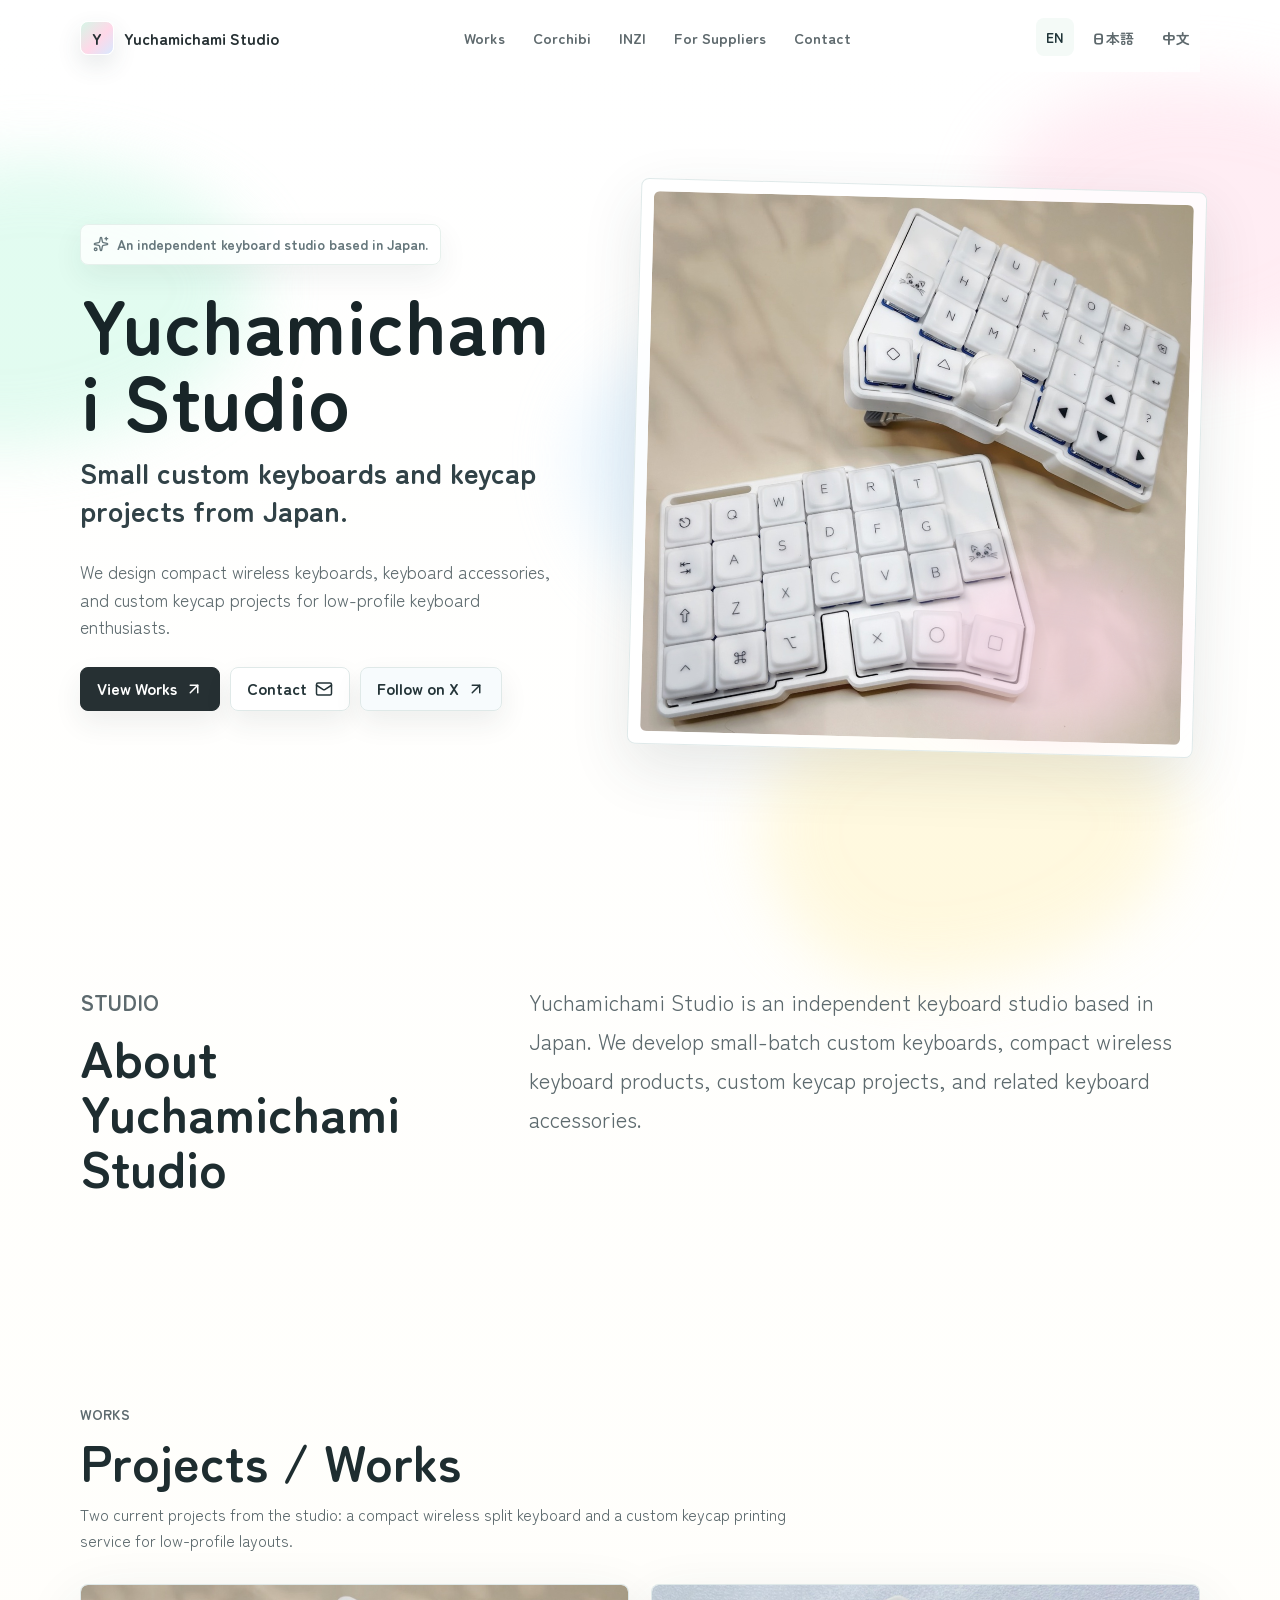
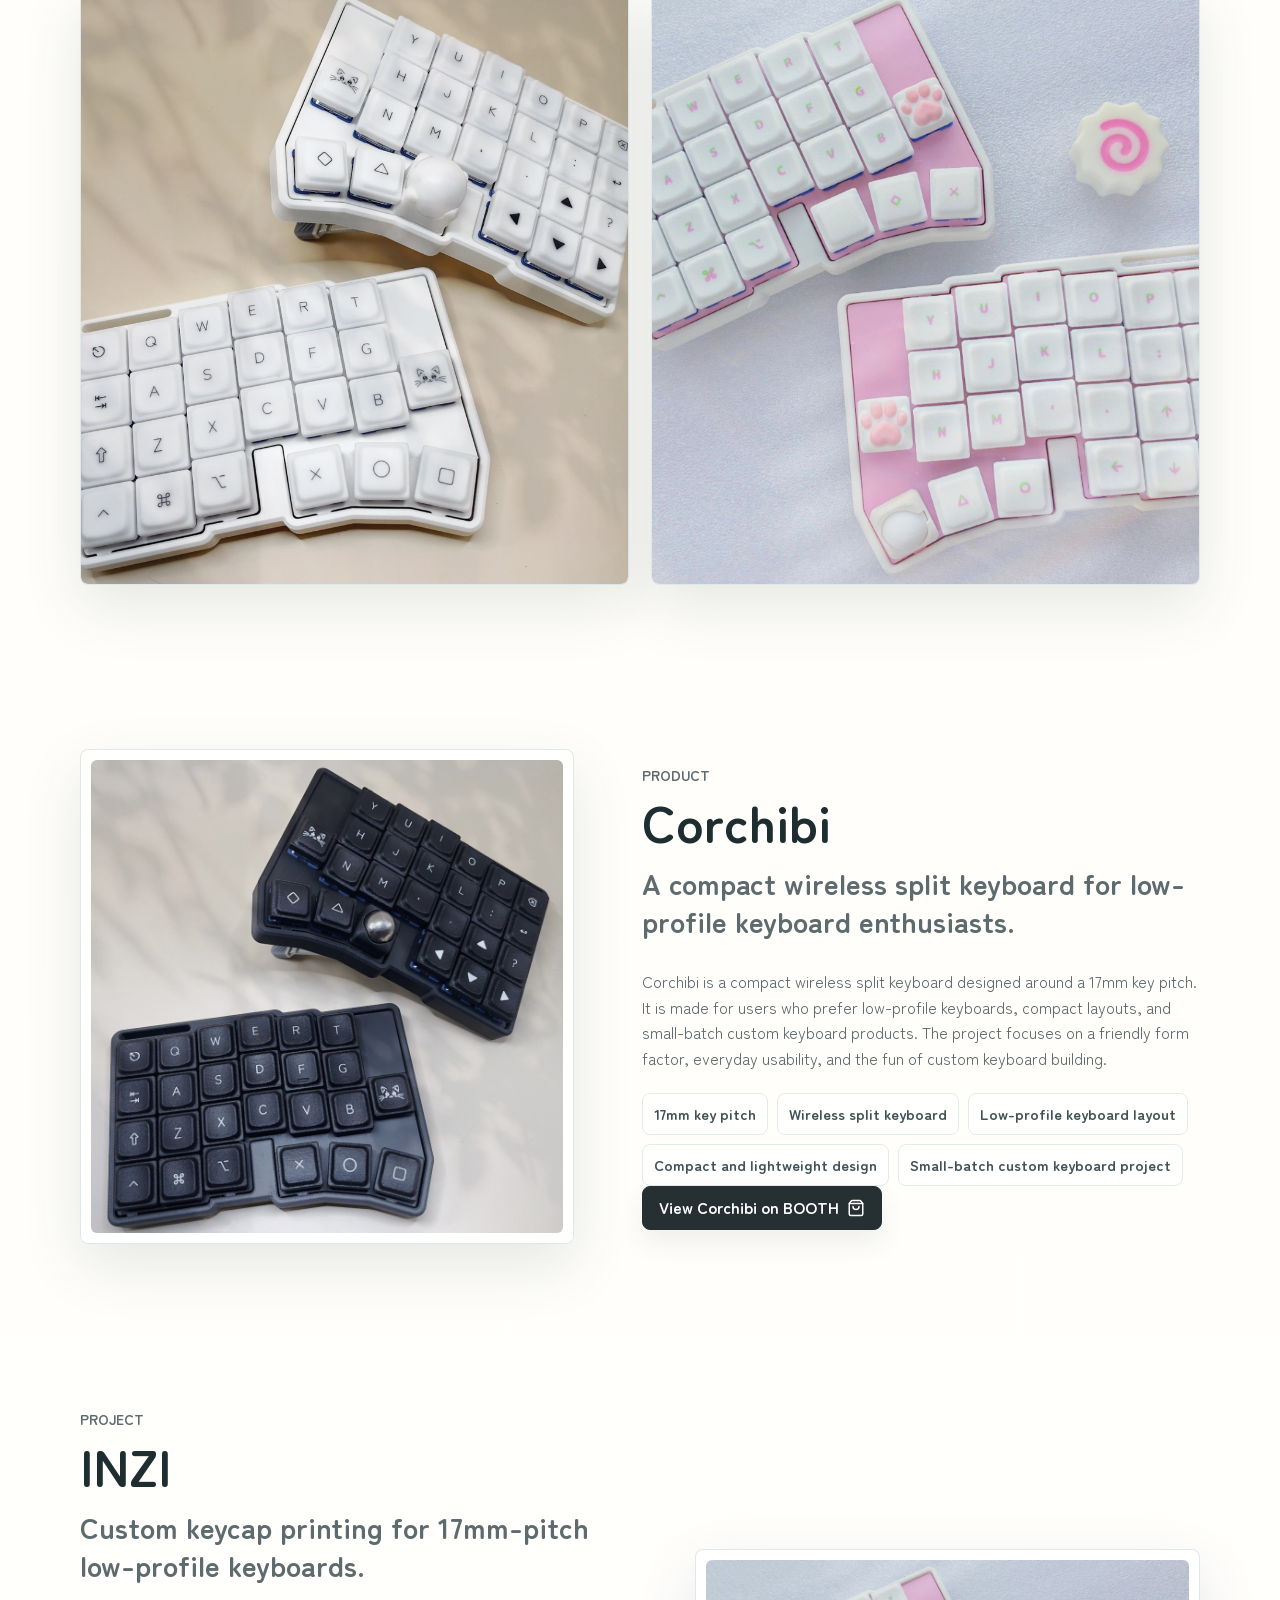
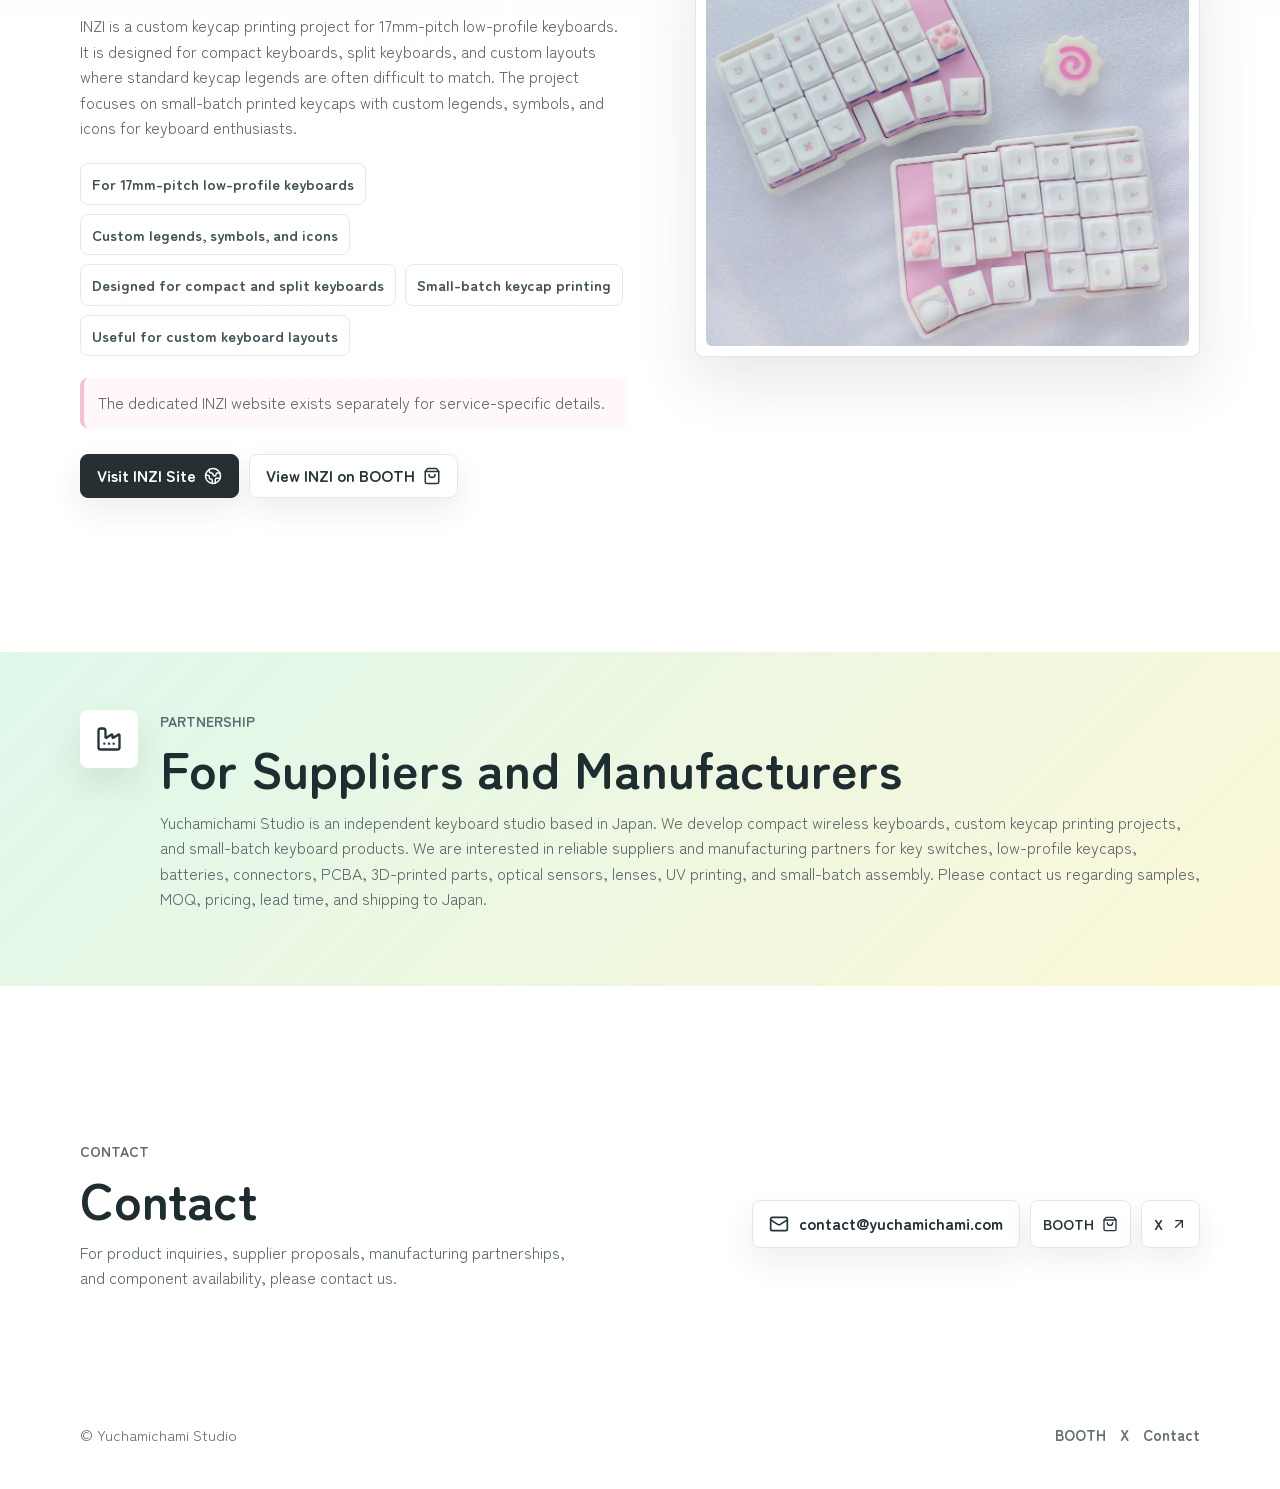
==== index.html @ 156f6011 "Deploy Yuchamichami Studio site" ====
<!doctype html>
<html lang="en">
  <head>
    <meta charset="UTF-8" />
    <meta name="viewport" content="width=device-width, initial-scale=1.0" />
    <meta
      name="description"
      content="Small custom keyboards and custom keycap projects from Japan."
    />
    <meta property="og:title" content="Yuchamichami Studio" />
    <meta
      property="og:description"
      content="Small custom keyboards and custom keycap projects from Japan."
    />
    <meta property="og:image" content="/assets/corchibi-white.jpg" />
    <meta property="og:type" content="website" />
    <link rel="canonical" href="https://yuchamichami.com/" />
    <link rel="alternate" hreflang="en" href="https://yuchamichami.com/" />
    <link rel="alternate" hreflang="ja" href="https://yuchamichami.com/ja" />
    <link rel="alternate" hreflang="zh-Hans" href="https://yuchamichami.com/zh" />
    <title>Yuchamichami Studio</title>
    <script type="module" crossorigin src="/assets/index-CQ6ab3-Z.js"></script>
    <link rel="stylesheet" crossorigin href="/assets/index-CfJTHDqT.css">
  </head>

  <body>
    <div id="root"></div>
  </body>
</html>
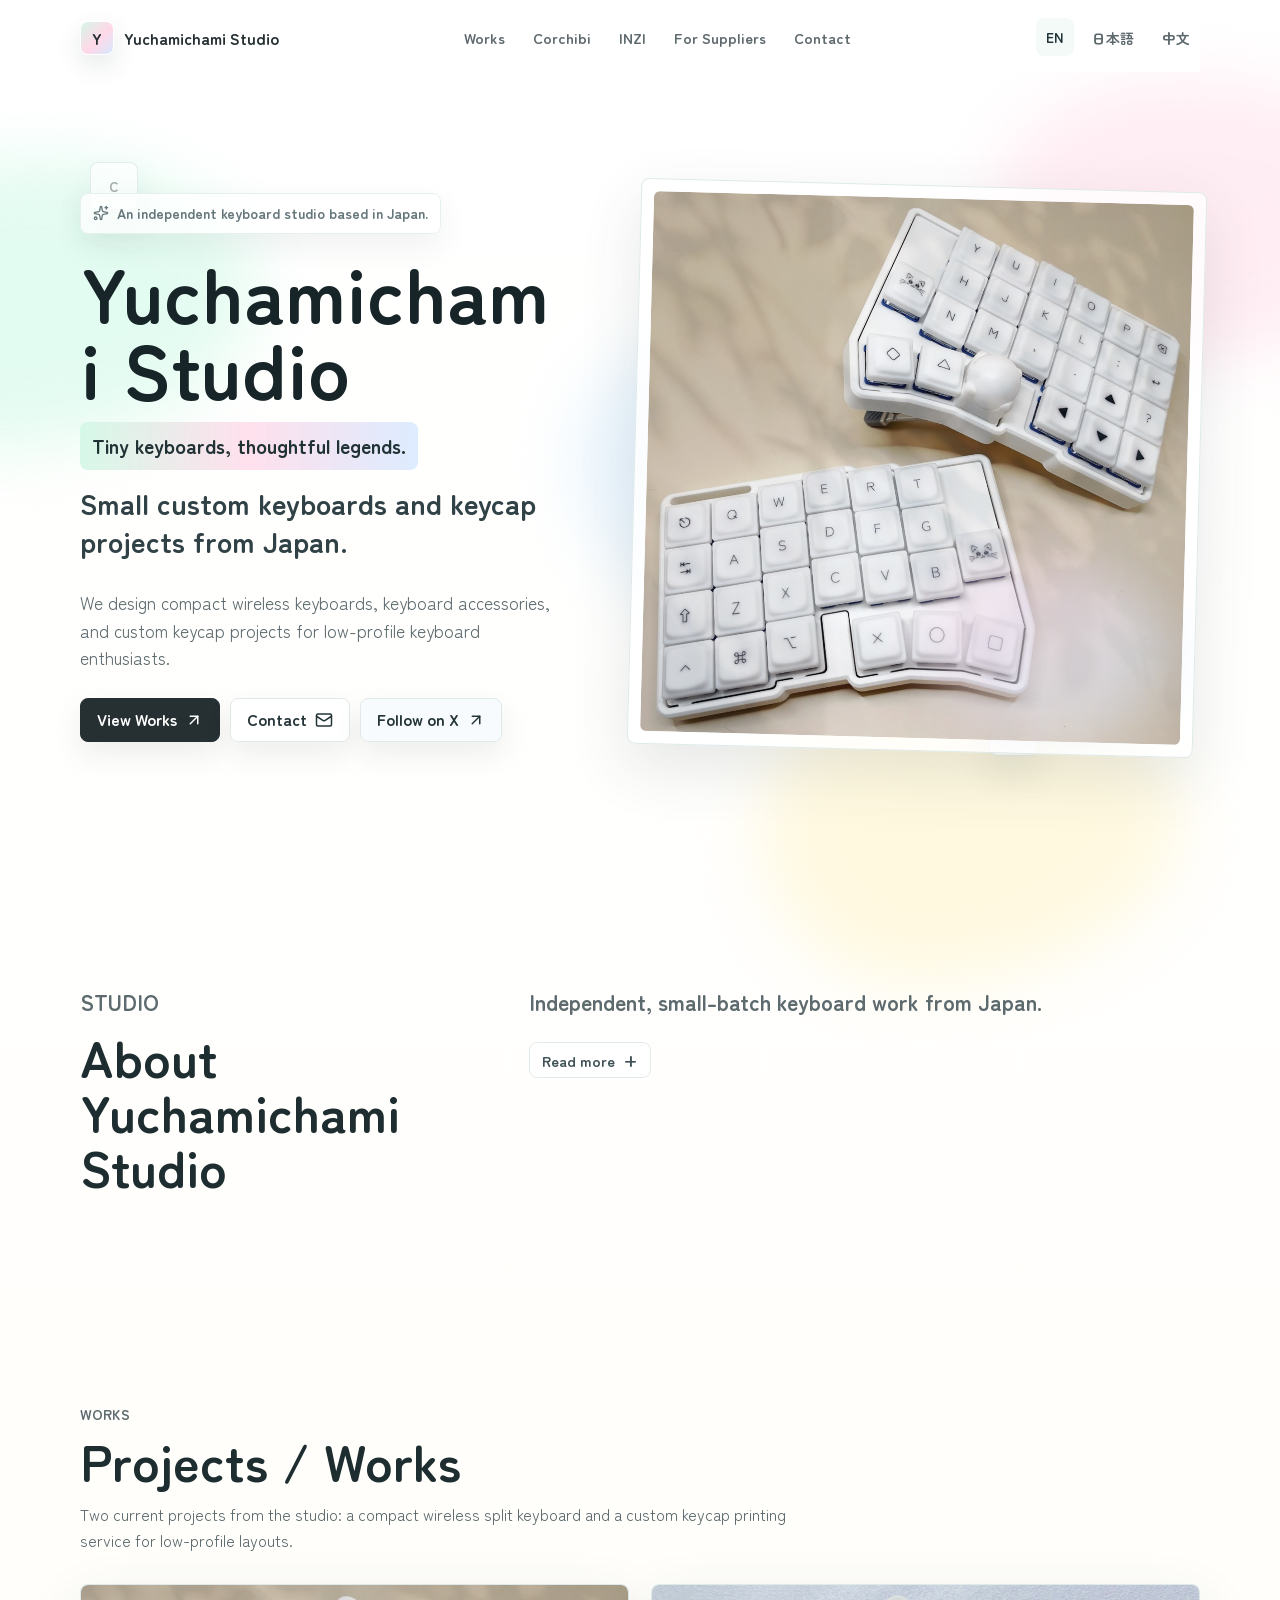
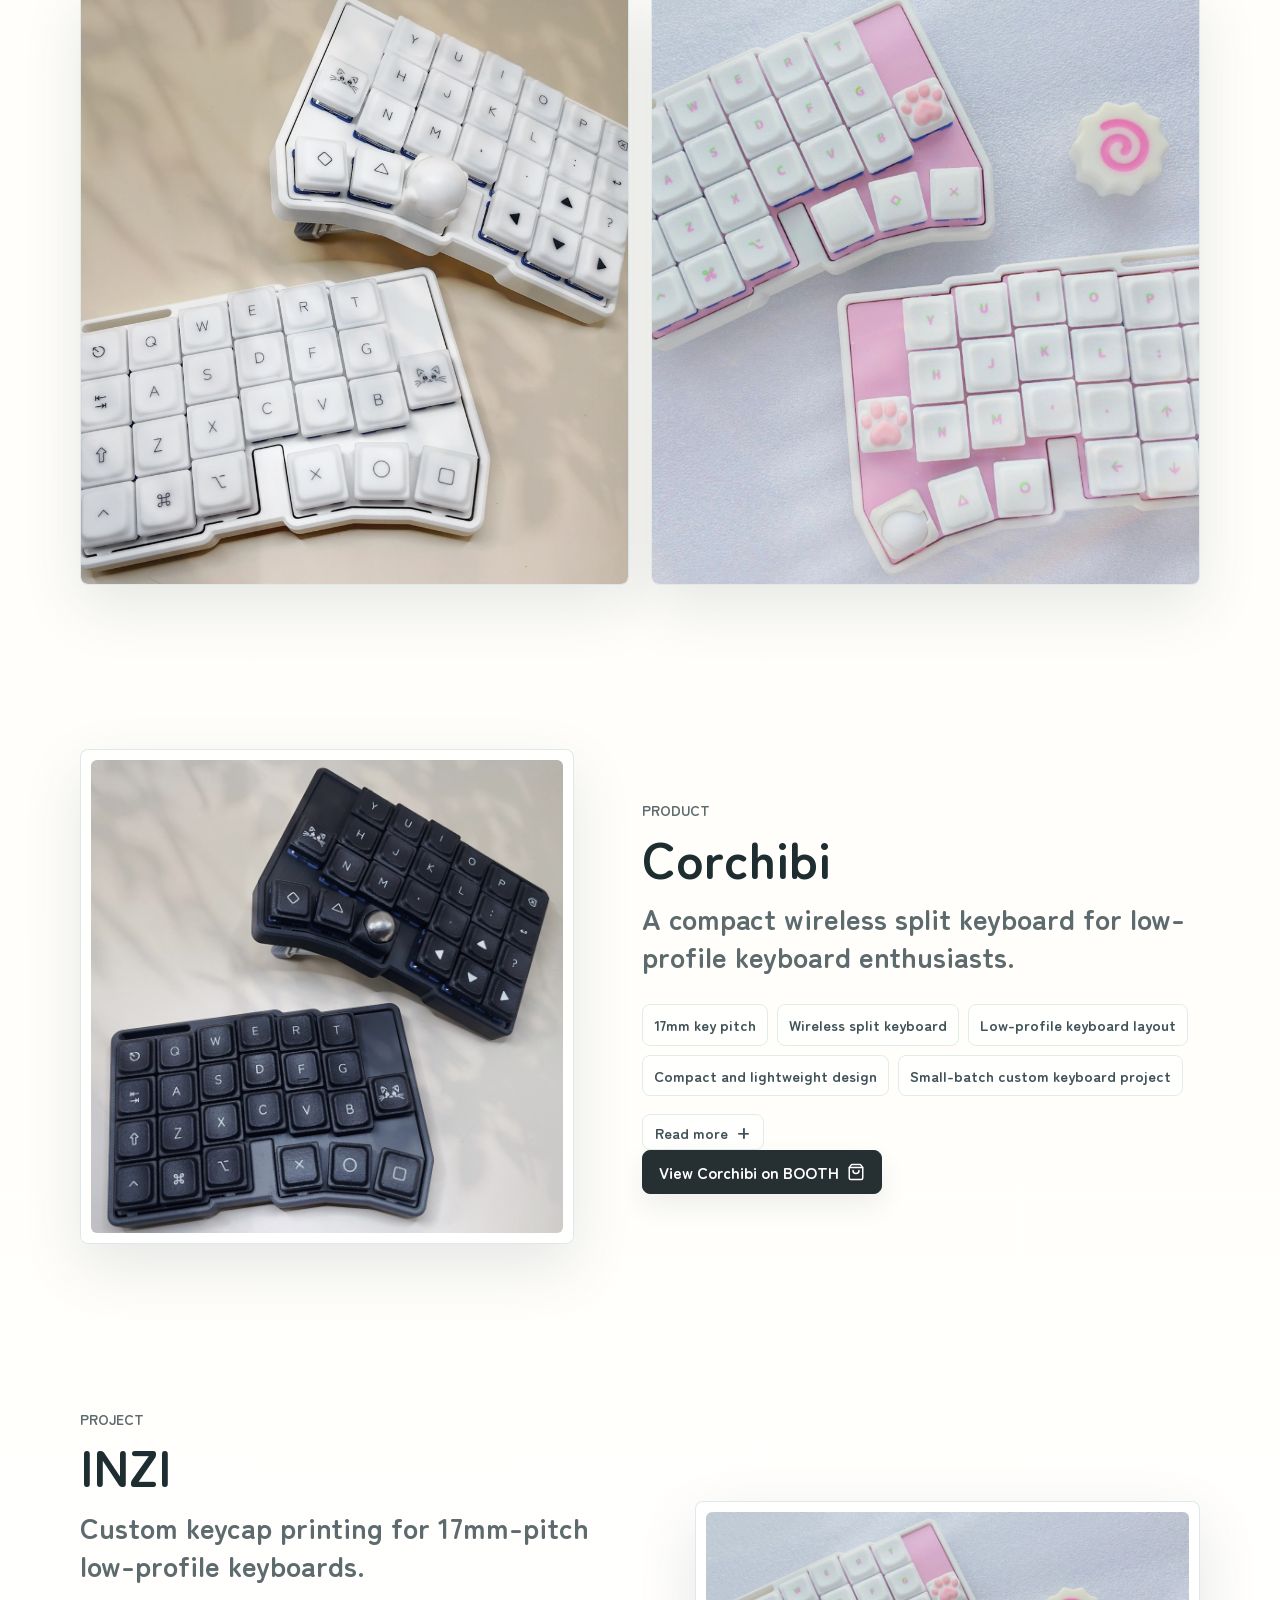
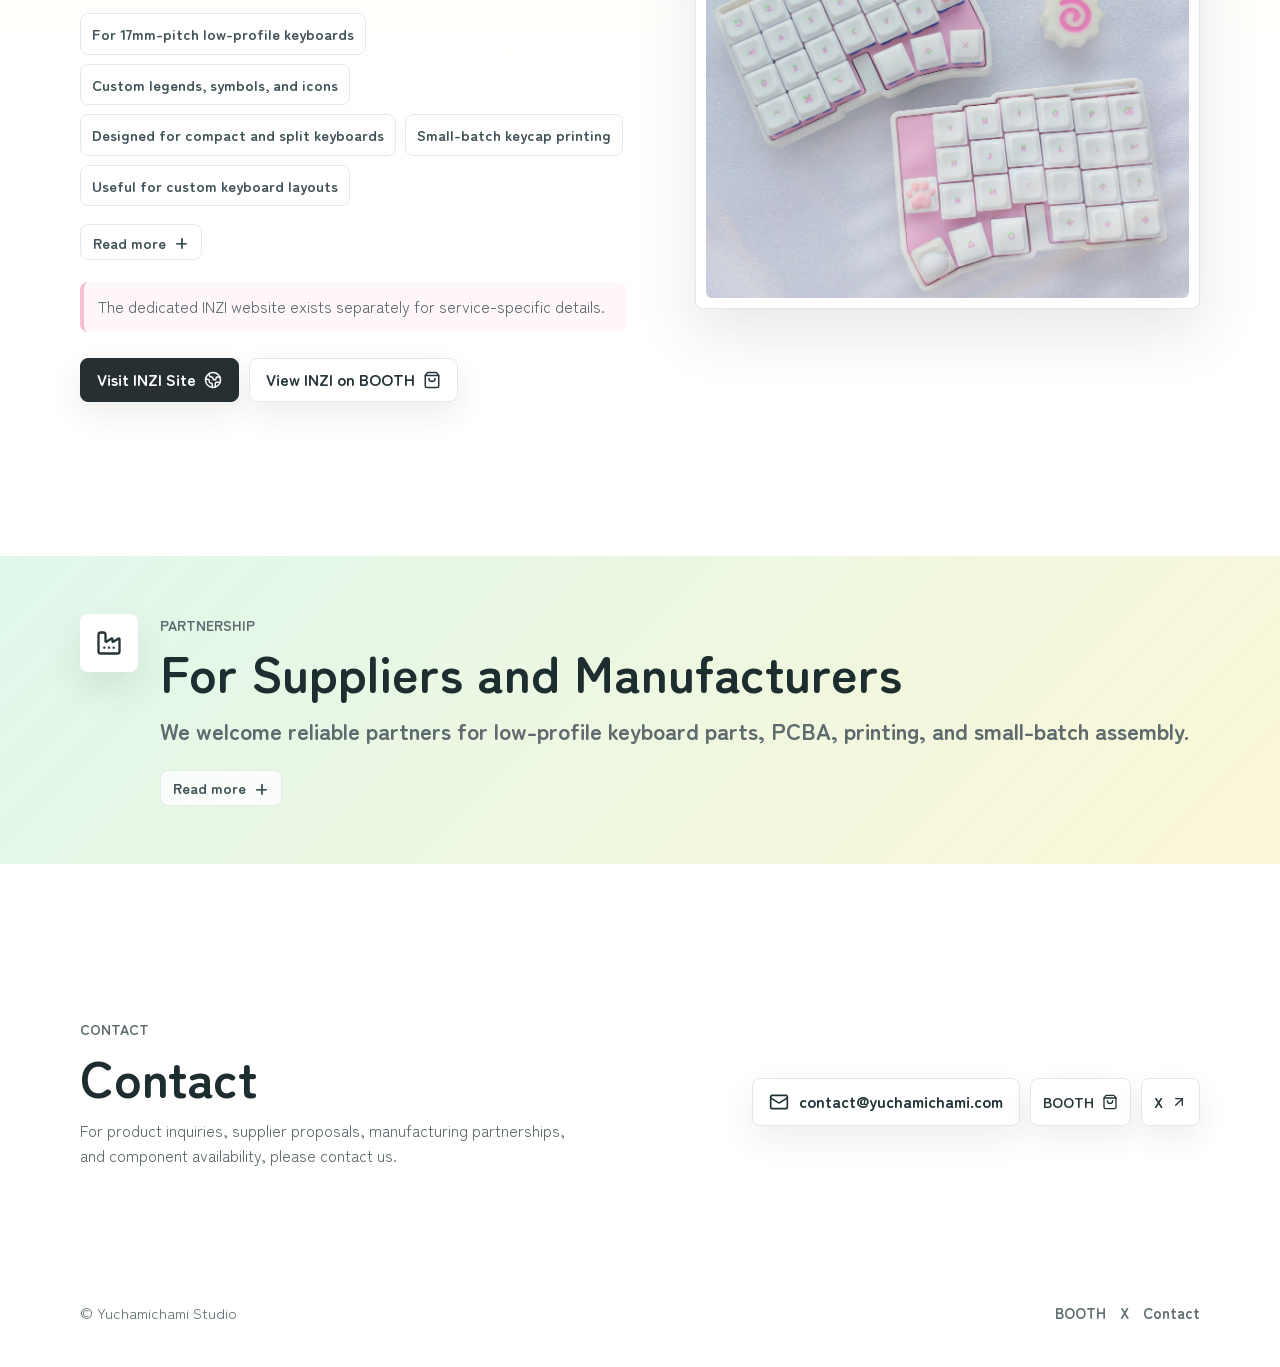
==== commit 0ff2eaa2: "Simplify copy and enrich motion" ====
--- a/index.html
+++ b/index.html
@@ -19,8 +19,8 @@
     <link rel="alternate" hreflang="ja" href="https://yuchamichami.com/ja" />
     <link rel="alternate" hreflang="zh-Hans" href="https://yuchamichami.com/zh" />
     <title>Yuchamichami Studio</title>
-    <script type="module" crossorigin src="/assets/index-CQ6ab3-Z.js"></script>
-    <link rel="stylesheet" crossorigin href="/assets/index-CfJTHDqT.css">
+    <script type="module" crossorigin src="/assets/index-BhpIEGTE.js"></script>
+    <link rel="stylesheet" crossorigin href="/assets/index-6RisiWN3.css">
   </head>
 
   <body>
--- a/assets/index-6RisiWN3.css
+++ b/assets/index-6RisiWN3.css
@@ -0,0 +1 @@
+@font-face{font-family:Zen Maru Gothic;font-style:normal;font-display:swap;font-weight:400;src:url([data-uri]) format("woff2"),url([data-uri]) format("woff");unicode-range:U+ffd7,U+ffda-ffdc,U+ffe0-ffe2,U+ffe4,U+ffe6,U+ffe8-ffee,U+1f100-1f10c,U+1f110-1f16c,U+1f170-1f1ac,U+1f200-1f202,U+1f210-1f234}@font-face{font-family:Zen Maru Gothic;font-style:normal;font-display:swap;font-weight:400;src:url(/assets/zen-maru-gothic-3-400-normal-CQof5Iib.woff2) format("woff2"),url(/assets/zen-maru-gothic-3-400-normal-CDTgsqhc.woff) format("woff");unicode-range:U+fa10,U+fa12-fa6d,U+fb00-fb04,U+fe10-fe19,U+fe30-fe42,U+fe44-fe52,U+fe54-fe66,U+fe68-fe6b,U+ff02,U+ff04,U+ff07,U+ff51,U+ff5b,U+ff5d,U+ff5f-ff60,U+ff66,U+ff69,U+ff87,U+ffa1-ffbe,U+ffc2-ffc7,U+ffca-ffcf,U+ffd2-ffd6}@font-face{font-family:Zen Maru Gothic;font-style:normal;font-display:swap;font-weight:400;src:url([data-uri]) format("woff2"),url([data-uri]) format("woff");unicode-range:U+f92d-f959,U+f95b-f9f2,U+f9f4-fa0b,U+fa0e-fa0f}@font-face{font-family:Zen Maru Gothic;font-style:normal;font-display:swap;font-weight:400;src:url(/assets/zen-maru-gothic-5-400-normal-dmIZJC44.woff2) format("woff2"),url(/assets/zen-maru-gothic-5-400-normal-CtYYccu3.woff) format("woff");unicode-range:U+9e8b-9e8c,U+9e8e-9e8f,U+9e91-9e92,U+9e95-9e96,U+9e98,U+9e9b,U+9e9d-9e9e,U+9ea4-9ea5,U+9ea8-9eaa,U+9eac-9eb0,U+9eb3-9eb5,U+9eb8,U+9ebc-9ebf,U+9ec3,U+9ec6,U+9ec8,U+9ecb-9ecd,U+9ecf-9ed1,U+9ed4-9ed5,U+9ed8,U+9edb-9ee0,U+9ee4-9ee5,U+9ee7-9ee8,U+9eec-9ef2,U+9ef4-9ef9,U+9efb-9eff,U+9f02-9f03,U+9f07-9f09,U+9f0e-9f12,U+9f14-9f17,U+9f19-9f1b,U+9f1f-9f22,U+9f26,U+9f2a-9f2c,U+9f2f,U+9f31-9f32,U+9f34,U+9f37,U+9f39-9f3a,U+9f3c-9f3f,U+9f41,U+9f43-9f47,U+9f4a,U+9f4e-9f50,U+9f52-9f58,U+9f5a,U+9f5d-9f61,U+9f63,U+9f66-9f6a,U+9f6c-9f73,U+9f75-9f77,U+9f7a,U+9f7d,U+9f7f,U+9f8f-9f92,U+9f94-9f97,U+9f99,U+9f9c-9fa3,U+9fa5,U+9fb4,U+9fbc-9fc2,U+9fc4,U+9fc6,U+9fcc,U+f900-f92c}@font-face{font-family:Zen Maru Gothic;font-style:normal;font-display:swap;font-weight:400;src:url(/assets/zen-maru-gothic-6-400-normal-CnV_10XA.woff2) format("woff2"),url(/assets/zen-maru-gothic-6-400-normal-DOyW9FmE.woff) format("woff");unicode-range:U+9c3e,U+9c41,U+9c43-9c4a,U+9c4e-9c50,U+9c52-9c54,U+9c56,U+9c58,U+9c5a-9c61,U+9c63,U+9c65,U+9c67-9c6b,U+9c6d-9c6e,U+9c70,U+9c72,U+9c75-9c78,U+9c7a-9c7c,U+9ce6-9ce7,U+9ceb-9cec,U+9cf0,U+9cf2,U+9cf6-9cf7,U+9cf9,U+9d02-9d03,U+9d06-9d09,U+9d0b,U+9d0e,U+9d11-9d12,U+9d15,U+9d17-9d18,U+9d1b-9d1f,U+9d23,U+9d26,U+9d2a-9d2c,U+9d2f-9d30,U+9d32-9d34,U+9d3a,U+9d3c-9d3f,U+9d41-9d48,U+9d4a,U+9d50-9d54,U+9d59,U+9d5d-9d65,U+9d69-9d6c,U+9d6f-9d70,U+9d72-9d73,U+9d76-9d77,U+9d7a-9d7c,U+9d7e,U+9d83-9d84,U+9d86-9d87,U+9d89-9d8a,U+9d8d-9d8e,U+9d92-9d93,U+9d95-9d9a,U+9da1,U+9da4,U+9da9-9dac,U+9dae,U+9db1-9db2,U+9db5,U+9db8-9dbd,U+9dbf-9dc4,U+9dc6-9dc7,U+9dc9-9dca,U+9dcf,U+9dd3-9dd7,U+9dd9-9dda,U+9dde-9de0,U+9de3,U+9de5-9de7,U+9de9,U+9deb,U+9ded-9df0,U+9df3-9df4,U+9df8,U+9dfd-9dfe,U+9e02,U+9e07,U+9e0a,U+9e0d-9e0e,U+9e10-9e12,U+9e15-9e16,U+9e19-9e1f,U+9e75,U+9e79-9e7d,U+9e80-9e85,U+9e87-9e88}@font-face{font-family:Zen Maru Gothic;font-style:normal;font-display:swap;font-weight:400;src:url(/assets/zen-maru-gothic-7-400-normal-BFqmpplX.woff2) format("woff2"),url(/assets/zen-maru-gothic-7-400-normal-BBS_c28a.woff) format("woff");unicode-range:U+9ae5-9ae7,U+9ae9,U+9aeb-9aec,U+9aee-9aef,U+9af1-9af5,U+9af7,U+9af9-9afb,U+9afd,U+9aff-9b06,U+9b08-9b09,U+9b0b-9b0e,U+9b10,U+9b12,U+9b16,U+9b18-9b1d,U+9b1f-9b20,U+9b22-9b23,U+9b25-9b2f,U+9b32-9b35,U+9b37,U+9b39-9b3b,U+9b3d,U+9b43-9b44,U+9b48,U+9b4b-9b4f,U+9b51,U+9b55-9b58,U+9b5b,U+9b5e,U+9b61,U+9b63,U+9b65-9b66,U+9b68,U+9b6a-9b6f,U+9b72-9b79,U+9b7f-9b80,U+9b83-9b87,U+9b89-9b8b,U+9b8d,U+9b8f-9b94,U+9b96-9b97,U+9b9a,U+9b9d-9ba0,U+9ba6-9ba7,U+9ba9-9baa,U+9bac,U+9bb0-9bb2,U+9bb4,U+9bb7-9bb9,U+9bbb-9bbc,U+9bbe-9bc1,U+9bc6-9bc8,U+9bca,U+9bce-9bd2,U+9bd4,U+9bd7-9bd8,U+9bdd,U+9bdf,U+9be1-9be5,U+9be7,U+9bea-9beb,U+9bee-9bf3,U+9bf5,U+9bf7-9bfa,U+9bfd,U+9bff-9c00,U+9c02,U+9c04,U+9c06,U+9c08-9c0d,U+9c0f-9c16,U+9c18-9c1e,U+9c21-9c2a,U+9c2d-9c32,U+9c35-9c37,U+9c39-9c3a,U+9c3d}@font-face{font-family:Zen Maru Gothic;font-style:normal;font-display:swap;font-weight:400;src:url(/assets/zen-maru-gothic-8-400-normal-BvzSkzoQ.woff2) format("woff2"),url(/assets/zen-maru-gothic-8-400-normal-C-r-dxFz.woff) format("woff");unicode-range:U+98eb,U+98ed-98ee,U+98f0-98f1,U+98f3,U+98f6,U+9902,U+9907-9909,U+9911-9912,U+9914-9918,U+991a-9922,U+9924,U+9926-9927,U+992b-992c,U+992e,U+9931-9935,U+9939-993e,U+9940-9942,U+9945-9949,U+994b-994e,U+9950-9952,U+9954-9955,U+9958-9959,U+995b-995c,U+995e-9960,U+9963,U+9997-9998,U+999b,U+999d-999f,U+99a3,U+99a5-99a6,U+99a8,U+99ad-99ae,U+99b0-99b2,U+99b5,U+99b9-99ba,U+99bc-99bd,U+99bf,U+99c1,U+99c3,U+99c8-99c9,U+99d1,U+99d3-99d5,U+99d8-99df,U+99e1-99e2,U+99e7,U+99ea-99ee,U+99f0-99f2,U+99f4-99f5,U+99f8-99f9,U+99fb-99fe,U+9a01-9a05,U+9a08,U+9a0a-9a0c,U+9a0f-9a11,U+9a16,U+9a1a,U+9a1e,U+9a20,U+9a22-9a24,U+9a27,U+9a2b,U+9a2d-9a2e,U+9a31,U+9a33,U+9a35-9a38,U+9a3e,U+9a40-9a45,U+9a47,U+9a4a-9a4e,U+9a51-9a52,U+9a54-9a58,U+9a5b,U+9a5d,U+9a5f,U+9a62,U+9a64-9a65,U+9a69-9a6c,U+9aaa,U+9aac-9ab0,U+9ab2,U+9ab4-9ab7,U+9ab9,U+9abb-9ac1,U+9ac3,U+9ac6,U+9ac8,U+9ace-9ad3,U+9ad5-9ad7,U+9adb-9adc,U+9ade-9ae0,U+9ae2-9ae4}@font-face{font-family:Zen Maru Gothic;font-style:normal;font-display:swap;font-weight:400;src:url(/assets/zen-maru-gothic-9-400-normal-DyDupvGK.woff2) format("woff2"),url(/assets/zen-maru-gothic-9-400-normal-qMFnVKQR.woff) format("woff");unicode-range:U+971d,U+9721-9724,U+9728,U+972a,U+9730-9731,U+9733,U+9736,U+9738-9739,U+973b,U+973d-973e,U+9741-9744,U+9746-974a,U+974d-974f,U+9751,U+9755,U+9757-9758,U+975a-975c,U+9760-9761,U+9763-9764,U+9766-9768,U+976a-976b,U+976e,U+9771,U+9773,U+9776-977d,U+977f-9781,U+9785-9786,U+9789,U+978b,U+978f-9790,U+9795-9797,U+9799-979a,U+979c,U+979e-97a0,U+97a2-97a3,U+97a6,U+97a8,U+97ab-97ac,U+97ae,U+97b1-97b6,U+97b8-97ba,U+97bc,U+97be-97bf,U+97c1,U+97c3-97ce,U+97d0-97d1,U+97d4,U+97d7-97d9,U+97db-97de,U+97e0-97e1,U+97e4,U+97e6,U+97ed-97ef,U+97f1-97f2,U+97f4-97f8,U+97fa,U+9804,U+9807,U+980a,U+980c-980f,U+9814,U+9816-9817,U+9819-981a,U+981c,U+981e,U+9820-9821,U+9823-9826,U+982b,U+982e-9830,U+9832-9835,U+9837,U+9839,U+983d-983e,U+9844,U+9846-9847,U+984a-984b,U+984f,U+9851-9853,U+9856-9857,U+9859-985b,U+9862-9863,U+9865-9866,U+986a-986c,U+986f-9871,U+9873-9875,U+98aa-98ab,U+98ad-98ae,U+98b0-98b1,U+98b4,U+98b6-98b8,U+98ba-98bc,U+98bf,U+98c2-98c8,U+98cb-98cc,U+98ce,U+98dc,U+98de,U+98e0-98e1,U+98e3,U+98e5-98e7,U+98e9-98ea}@font-face{font-family:Zen Maru Gothic;font-style:normal;font-display:swap;font-weight:400;src:url(/assets/zen-maru-gothic-10-400-normal-CF28PtLj.woff2) format("woff2"),url(/assets/zen-maru-gothic-10-400-normal-CmNNVX-G.woff) format("woff");unicode-range:U+944a,U+944c,U+9452-9453,U+9455,U+9459-945c,U+945e-9463,U+9468,U+946a-946b,U+946d-9472,U+9475,U+9477,U+947c-947f,U+9481,U+9483-9485,U+9578-9579,U+957e-957f,U+9582,U+9584,U+9586-9588,U+958a,U+958c-958f,U+9592,U+9594,U+9596,U+9598-9599,U+959d-95a1,U+95a4,U+95a6-95a9,U+95ab-95ad,U+95b1,U+95b4,U+95b6,U+95b9-95bf,U+95c3,U+95c6,U+95c8-95cd,U+95d0-95d6,U+95d9-95da,U+95dc-95e2,U+95e4-95e6,U+95e8,U+961d-961e,U+9621-9622,U+9624-9626,U+9628,U+962c,U+962e-962f,U+9631,U+9633-9634,U+9637-963a,U+963c-963d,U+9641-9642,U+964b-964c,U+964f,U+9652,U+9654,U+9656-9658,U+965c-965f,U+9661,U+9666,U+966a,U+966c,U+966e,U+9672,U+9674,U+9677,U+967b-967c,U+967e-967f,U+9681-9684,U+9689,U+968b,U+968d,U+9691,U+9695-9698,U+969a,U+969d,U+969f,U+96a4-96aa,U+96ae-96b4,U+96b6,U+96b8-96bb,U+96bd,U+96c1,U+96c9-96cb,U+96cd-96ce,U+96d2,U+96d5-96d6,U+96d8-96da,U+96dc-96df,U+96e9,U+96ef,U+96f1,U+96f9-96fa,U+9702-9706,U+9708-9709,U+970d-970f,U+9711,U+9713-9714,U+9716,U+9719-971b}@font-face{font-family:Zen Maru Gothic;font-style:normal;font-display:swap;font-weight:400;src:url(/assets/zen-maru-gothic-11-400-normal-BJJLM63J.woff2) format("woff2"),url(/assets/zen-maru-gothic-11-400-normal-DMDB0rCu.woff) format("woff");unicode-range:U+92bc-92bd,U+92bf-92c3,U+92c5-92c8,U+92cb-92d0,U+92d2-92d3,U+92d5,U+92d7-92d9,U+92dc-92dd,U+92df-92e1,U+92e3-92e5,U+92e7-92ea,U+92ec,U+92ee,U+92f0,U+92f2,U+92f7-92fb,U+92ff-9300,U+9302,U+9304,U+9308,U+930d,U+930f-9311,U+9314-9315,U+9318-931a,U+931c-931f,U+9321-9325,U+9327-932b,U+932e,U+9333-9337,U+933a-933b,U+9344,U+9347-934a,U+934d,U+9350-9352,U+9354-9358,U+935a,U+935c,U+935e,U+9360,U+9364-9365,U+9367,U+9369-936d,U+936f-9371,U+9373-9374,U+9376,U+937a,U+937d-9382,U+9388,U+938a-938b,U+938d,U+938f,U+9392,U+9394-9395,U+9397-9398,U+939a-939b,U+939e,U+93a1,U+93a3-93a4,U+93a6,U+93a8-93a9,U+93ab-93ad,U+93b0,U+93b4-93b6,U+93b9-93bb,U+93c1,U+93c3-93cd,U+93d0-93d1,U+93d3,U+93d6-93d9,U+93dc-93df,U+93e2,U+93e4-93e8,U+93f1,U+93f5,U+93f7-93fb,U+93fd,U+9401-9404,U+9407-9409,U+940d-9410,U+9413-9417,U+9419-941a,U+941f,U+9421,U+942b,U+942e-942f,U+9431-9434,U+9436,U+9438,U+943a-943b,U+943d,U+943f,U+9441,U+9443-9445,U+9448}@font-face{font-family:Zen Maru Gothic;font-style:normal;font-display:swap;font-weight:400;src:url(/assets/zen-maru-gothic-12-400-normal-DAuEC3fn.woff2) format("woff2"),url(/assets/zen-maru-gothic-12-400-normal-BN-5a0O1.woff) format("woff");unicode-range:U+9143,U+9146-914c,U+914f,U+9153,U+9156-915b,U+9161,U+9163-9165,U+9167,U+9169,U+916d,U+9172-9174,U+9179-917b,U+9181-9183,U+9185-9187,U+9189-918b,U+918e,U+9191,U+9193-9195,U+9197-9198,U+919e,U+91a1-91a2,U+91a6,U+91a8,U+91aa-91b6,U+91ba-91bd,U+91bf-91c6,U+91c9,U+91cb,U+91d0,U+91d3-91d4,U+91d6-91d7,U+91d9-91db,U+91de-91df,U+91e1,U+91e4-91e6,U+91e9-91ea,U+91ec-91f1,U+91f5-91f7,U+91f9,U+91fb-91fd,U+91ff-9201,U+9204-9207,U+9209-920a,U+920c,U+920e,U+9210-9218,U+921c-921e,U+9223-9226,U+9228-9229,U+922c,U+922e-9230,U+9233,U+9235-923a,U+923c,U+923e-9240,U+9242-9243,U+9245-924b,U+924d-9251,U+9256-925a,U+925c-925e,U+9260-9261,U+9264-9269,U+926e-9270,U+9275-9279,U+927b-927f,U+9288-928a,U+928d-928e,U+9291-9293,U+9295-9297,U+9299,U+929b-929c,U+929f-92a0,U+92a4-92a5,U+92a7-92a8,U+92ab,U+92af,U+92b2-92b3,U+92b6-92bb}@font-face{font-family:Zen Maru Gothic;font-style:normal;font-display:swap;font-weight:400;src:url(/assets/zen-maru-gothic-13-400-normal-Dh-hcfSr.woff2) format("woff2"),url(/assets/zen-maru-gothic-13-400-normal-BKhK_wTQ.woff) format("woff");unicode-range:U+8f52-8f55,U+8f57-8f58,U+8f5c-8f5e,U+8f61-8f66,U+8f9c-8f9d,U+8f9f-8fa2,U+8fa4-8fa8,U+8fad-8faf,U+8fb4-8fb8,U+8fbe,U+8fc0-8fc2,U+8fc6,U+8fc8,U+8fca-8fcb,U+8fcd,U+8fd0,U+8fd2-8fd3,U+8fd5,U+8fda,U+8fe0,U+8fe2-8fe5,U+8fe8-8fea,U+8fed-8fef,U+8ff1,U+8ff4-8ff6,U+8ff8-8ffb,U+8ffe,U+9002,U+9004-9005,U+9008,U+900b-900e,U+9011,U+9013,U+9015-9016,U+9018,U+901b,U+901e,U+9021,U+9027-902a,U+902c-902d,U+902f,U+9033-9037,U+9039,U+903c,U+903e-903f,U+9041,U+9043-9044,U+9049,U+904c,U+904f-9052,U+9056,U+9058,U+905b-905e,U+9062,U+9066-9068,U+906c,U+906f-9070,U+9072,U+9074,U+9076,U+9079,U+9080-9083,U+9085,U+9087-9088,U+908b-908c,U+908e-9090,U+9095,U+9097-9099,U+909b,U+90a0-90a2,U+90a5,U+90a8,U+90af-90b6,U+90bd-90be,U+90c3-90c5,U+90c7-90c9,U+90cc,U+90d2,U+90d5,U+90d7-90d9,U+90db-90df,U+90e2,U+90e4-90e5,U+90eb,U+90ef-90f0,U+90f2,U+90f4,U+90f6,U+90fe-9100,U+9102,U+9104-9106,U+9108,U+910d,U+9110,U+9112,U+9114-911a,U+911c,U+911e,U+9120,U+9122-9123,U+9125,U+9127,U+9129,U+912d-9132,U+9134,U+9136-9137,U+9139-913a,U+913c-913d}@font-face{font-family:Zen Maru Gothic;font-style:normal;font-display:swap;font-weight:400;src:url(/assets/zen-maru-gothic-14-400-normal-mYXPWEqu.woff2) format("woff2"),url(/assets/zen-maru-gothic-14-400-normal-DamfimbZ.woff) format("woff");unicode-range:U+8dc0,U+8dc2,U+8dc5-8dc8,U+8dca-8dcc,U+8dce-8dcf,U+8dd1,U+8dd4-8dd7,U+8dd9-8ddb,U+8ddf,U+8de3-8de5,U+8de7,U+8dea-8dec,U+8df0-8df2,U+8df4,U+8dfc-8dfd,U+8dff,U+8e01,U+8e04-8e06,U+8e08-8e09,U+8e0b-8e0c,U+8e10-8e11,U+8e14,U+8e16,U+8e1d-8e23,U+8e26-8e27,U+8e30-8e31,U+8e33-8e39,U+8e3d,U+8e40-8e42,U+8e44,U+8e47-8e50,U+8e54-8e55,U+8e59,U+8e5b-8e64,U+8e69,U+8e6c-8e6d,U+8e6f-8e72,U+8e75-8e77,U+8e79-8e7c,U+8e81-8e85,U+8e89,U+8e8b,U+8e90-8e95,U+8e98-8e9b,U+8e9d-8e9e,U+8ea1-8ea2,U+8ea7,U+8ea9-8eaa,U+8eac-8eb1,U+8eb3,U+8eb5-8eb6,U+8eba-8ebb,U+8ebe,U+8ec0-8ec1,U+8ec3-8ec8,U+8ecb,U+8ecf,U+8ed1,U+8ed4,U+8edb-8edc,U+8ee3,U+8ee8,U+8eeb,U+8eed-8eee,U+8ef0-8ef1,U+8ef7,U+8ef9-8efc,U+8efe,U+8f00,U+8f02,U+8f05,U+8f07-8f08,U+8f0a,U+8f0f-8f10,U+8f12-8f13,U+8f15-8f19,U+8f1b-8f1c,U+8f1e-8f21,U+8f23,U+8f25-8f28,U+8f2b-8f2f,U+8f33-8f37,U+8f39-8f3b,U+8f3e,U+8f40-8f43,U+8f45-8f47,U+8f49-8f4a,U+8f4c-8f4f,U+8f51}@font-face{font-family:Zen Maru Gothic;font-style:normal;font-display:swap;font-weight:400;src:url(/assets/zen-maru-gothic-15-400-normal-BSrSl0Jq.woff2) format("woff2"),url(/assets/zen-maru-gothic-15-400-normal-BAk6HPEm.woff) format("woff");unicode-range:U+8b2d,U+8b30,U+8b37,U+8b3c,U+8b3e,U+8b41-8b46,U+8b48-8b49,U+8b4c-8b4f,U+8b51-8b54,U+8b56,U+8b59,U+8b5b,U+8b5e-8b5f,U+8b63,U+8b69,U+8b6b-8b6d,U+8b6f,U+8b71,U+8b74,U+8b76,U+8b78-8b79,U+8b7c-8b81,U+8b84-8b85,U+8b8a-8b8f,U+8b92-8b96,U+8b99-8b9a,U+8b9c-8ba0,U+8c38-8c3a,U+8c3d-8c3f,U+8c41,U+8c45,U+8c47-8c49,U+8c4b-8c4c,U+8c4e-8c51,U+8c53-8c55,U+8c57-8c59,U+8c5b,U+8c5d,U+8c62-8c64,U+8c66,U+8c68-8c69,U+8c6b-8c6d,U+8c73,U+8c75-8c76,U+8c78,U+8c7a-8c7c,U+8c7e,U+8c82,U+8c85-8c87,U+8c89-8c8b,U+8c8d-8c8e,U+8c90,U+8c92-8c94,U+8c98-8c99,U+8c9b-8c9c,U+8c9f,U+8ca4,U+8cad-8cae,U+8cb2-8cb3,U+8cb6,U+8cb9-8cba,U+8cbd,U+8cc1-8cc2,U+8cc4-8cc6,U+8cc8-8cc9,U+8ccb,U+8ccd-8ccf,U+8cd2,U+8cd5-8cd6,U+8cd9-8cda,U+8cdd,U+8ce1,U+8ce3-8ce4,U+8ce6,U+8ce8,U+8cec,U+8cef-8cf2,U+8cf4-8cf5,U+8cf7-8cf8,U+8cfa-8cfb,U+8cfd-8cff,U+8d01,U+8d03-8d04,U+8d07,U+8d09-8d0b,U+8d0d-8d10,U+8d12-8d14,U+8d16-8d17,U+8d1b-8d1d,U+8d65,U+8d67,U+8d69,U+8d6b-8d6e,U+8d71,U+8d73,U+8d76,U+8d7f,U+8d81-8d82,U+8d84,U+8d88,U+8d8d,U+8d90-8d91,U+8d95,U+8d99,U+8d9e-8da0,U+8da6,U+8da8,U+8dab-8dac,U+8daf,U+8db2,U+8db5,U+8db7,U+8db9-8dbc,U+8dbe}@font-face{font-family:Zen Maru Gothic;font-style:normal;font-display:swap;font-weight:400;src:url(/assets/zen-maru-gothic-16-400-normal-D3R9fETJ.woff2) format("woff2"),url(/assets/zen-maru-gothic-16-400-normal-DGcAJQdv.woff) format("woff");unicode-range:U+8973-8975,U+8977,U+897a-897e,U+8980,U+8983,U+8988-898a,U+898d,U+8990,U+8993-8995,U+8998,U+899b-899c,U+899f-89a1,U+89a5-89a6,U+89a9,U+89ac,U+89af-89b0,U+89b2,U+89b4-89b7,U+89ba,U+89bc-89bd,U+89bf-89c1,U+89d4-89d8,U+89da,U+89dc-89dd,U+89e5,U+89e7,U+89e9,U+89eb,U+89ed,U+89f1,U+89f3-89f4,U+89f6,U+89f8-89f9,U+89fd,U+89ff,U+8a01,U+8a04-8a05,U+8a07,U+8a0c,U+8a0f-8a12,U+8a14-8a16,U+8a1b,U+8a1d-8a1e,U+8a20-8a22,U+8a24-8a26,U+8a2b-8a2c,U+8a2f,U+8a35-8a37,U+8a3b,U+8a3d-8a3e,U+8a40-8a41,U+8a43,U+8a45-8a49,U+8a4d-8a4e,U+8a51-8a54,U+8a56-8a58,U+8a5b-8a5d,U+8a61-8a62,U+8a65,U+8a67,U+8a6c-8a6d,U+8a75-8a77,U+8a79-8a7c,U+8a7e-8a80,U+8a82-8a86,U+8a8b,U+8a8f-8a92,U+8a96-8a97,U+8a99-8a9a,U+8a9f,U+8aa1,U+8aa3,U+8aa5-8aaa,U+8aae-8aaf,U+8ab3,U+8ab6-8ab7,U+8abb-8abc,U+8abe,U+8ac2-8ac4,U+8ac6,U+8ac8-8aca,U+8acc-8acd,U+8ad0-8ad1,U+8ad3-8ad5,U+8ad7,U+8ada-8ae2,U+8ae4,U+8ae7,U+8aeb-8aec,U+8aee,U+8af0-8af1,U+8af3-8af7,U+8afa,U+8afc,U+8aff,U+8b01-8b02,U+8b04-8b07,U+8b0a-8b0d,U+8b0f-8b11,U+8b14,U+8b16,U+8b1a,U+8b1c,U+8b1e-8b20,U+8b26,U+8b28,U+8b2b-8b2c}@font-face{font-family:Zen Maru Gothic;font-style:normal;font-display:swap;font-weight:400;src:url(/assets/zen-maru-gothic-17-400-normal-DvoWo9j3.woff2) format("woff2"),url(/assets/zen-maru-gothic-17-400-normal-Ba2POQ4G.woff) format("woff");unicode-range:U+87e2-87e6,U+87ea-87ed,U+87ef,U+87f1,U+87f3,U+87f5-87f8,U+87fa-87fb,U+87fe-87ff,U+8801,U+8803,U+8805-8807,U+8809-880b,U+880d-8816,U+8818-881c,U+881e-881f,U+8821-8822,U+8827-8828,U+882d-882e,U+8830-8832,U+8835-8836,U+8839-883c,U+8841-8845,U+8848-884b,U+884d-884e,U+8851-8852,U+8855-8856,U+8858-885a,U+885c,U+885e-8860,U+8862,U+8864,U+8869,U+886b,U+886e-886f,U+8871-8872,U+8875,U+8877,U+8879,U+887b,U+887d-887e,U+8880-8882,U+8888,U+888d,U+8892,U+8897-889c,U+889e-88a0,U+88a2,U+88a4,U+88a8,U+88aa,U+88ae,U+88b0-88b1,U+88b5,U+88b7,U+88ba,U+88bc-88c0,U+88c3-88c4,U+88c6,U+88ca-88ce,U+88d1-88d4,U+88d8-88d9,U+88db,U+88dd-88e1,U+88e7-88e8,U+88ef-88f2,U+88f4-88f5,U+88f7,U+88f9,U+88fc,U+8901-8902,U+8904,U+8906,U+890a,U+890c-890f,U+8913,U+8915-8916,U+8918-891a,U+891c-891e,U+8920,U+8925-8928,U+892a-892b,U+8930-8932,U+8935-893b,U+893e,U+8940-8946,U+8949,U+894c-894d,U+894f,U+8952,U+8956-8957,U+895a-895c,U+895e,U+8960-8964,U+8966,U+896a-896b,U+896d-8970}@font-face{font-family:Zen Maru Gothic;font-style:normal;font-display:swap;font-weight:400;src:url(/assets/zen-maru-gothic-18-400-normal-6jTpK34a.woff2) format("woff2"),url(/assets/zen-maru-gothic-18-400-normal-BVMLTvVW.woff) format("woff");unicode-range:U+8655-8659,U+865b,U+865d-8664,U+8667,U+8669,U+866c,U+866f,U+8671,U+8675-8677,U+867a-867b,U+867d,U+8687-8689,U+868b-868d,U+8691,U+8693,U+8695-8696,U+8698,U+869a,U+869c-869d,U+86a1,U+86a3-86a4,U+86a6-86ab,U+86ad,U+86af-86b1,U+86b3-86b9,U+86bf-86c1,U+86c3-86c6,U+86c9,U+86cb,U+86ce,U+86d1-86d2,U+86d4-86d5,U+86d7,U+86da,U+86dc,U+86de-86e0,U+86e3-86e7,U+86e9,U+86ec-86ed,U+86ef,U+86f8-86fe,U+8700,U+8703-870b,U+870d-8714,U+8719-871a,U+871e-871f,U+8721-8723,U+8725,U+8728-8729,U+872e-872f,U+8731-8732,U+8734,U+8737,U+8739-8740,U+8743,U+8745,U+8749,U+874b-874e,U+8751,U+8753,U+8755,U+8757-8759,U+875d,U+875f-8761,U+8763-8766,U+8768,U+876a,U+876e-876f,U+8771-8772,U+8774,U+8778,U+877b-877c,U+877f,U+8782-8789,U+878b-878c,U+878e,U+8790,U+8793,U+8795,U+8797-8799,U+879e-87a0,U+87a2-87a3,U+87a7,U+87ab-87af,U+87b1,U+87b3,U+87b5,U+87bb,U+87bd-87c1,U+87c4,U+87c6-87cb,U+87ce,U+87d0,U+87d2,U+87d5-87d6,U+87d9-87da,U+87dc,U+87df-87e0}@font-face{font-family:Zen Maru Gothic;font-style:normal;font-display:swap;font-weight:400;src:url(/assets/zen-maru-gothic-19-400-normal-mcHMYQhG.woff2) format("woff2"),url(/assets/zen-maru-gothic-19-400-normal-Dyj0Ua5X.woff) format("woff");unicode-range:U+84b4,U+84b9-84bb,U+84bd-84c2,U+84c6-84ca,U+84cc-84d1,U+84d3,U+84d6,U+84d9-84da,U+84dc,U+84e7,U+84ea,U+84ec,U+84ef-84f2,U+84f4,U+84f7,U+84fa-84fd,U+84ff-8500,U+8502-8503,U+8506-8507,U+850c,U+850e,U+8510,U+8514-8515,U+8517-8518,U+851a-851c,U+851e-851f,U+8521-8525,U+8527,U+852a-852c,U+852f,U+8532-8534,U+8536,U+853e-8541,U+8543,U+8546,U+8548,U+854a-854b,U+854f-8553,U+8555-855a,U+855c-8564,U+8569-856b,U+856d,U+856f,U+8577,U+8579-857b,U+857d-8581,U+8585-8586,U+8588-858c,U+858f-8591,U+8593,U+8597-8598,U+859b-859d,U+859f-85a0,U+85a2,U+85a4-85a5,U+85a7-85a8,U+85ad-85b0,U+85b4,U+85b6-85ba,U+85bc-85bf,U+85c1-85c2,U+85c7,U+85c9-85cb,U+85ce-85d0,U+85d5,U+85d8-85da,U+85dc,U+85df-85e1,U+85e5-85e6,U+85e8,U+85ed,U+85f3-85f4,U+85f6-85f7,U+85f9-85fa,U+85fc,U+85fe-8600,U+8602,U+8604-8606,U+860a-860b,U+860d-860e,U+8610-8613,U+8616-861b,U+861e,U+8621-8622,U+8624,U+8627,U+8629,U+862f-8630,U+8636,U+8638-863a,U+863c-863d,U+863f-8642,U+8646,U+864d,U+8652-8654}@font-face{font-family:Zen Maru Gothic;font-style:normal;font-display:swap;font-weight:400;src:url(/assets/zen-maru-gothic-20-400-normal-B3vUIspM.woff2) format("woff2"),url(/assets/zen-maru-gothic-20-400-normal-d_ld2a0K.woff) format("woff");unicode-range:U+82e8,U+82ea,U+82ed,U+82ef,U+82f3-82f4,U+82f6-82f7,U+82f9,U+82fb,U+82fd-82fe,U+8300-8301,U+8303,U+8306-8308,U+830a-830c,U+8316-8318,U+831b,U+831d-831f,U+8321-8323,U+832b-8335,U+8337,U+833a,U+833c-833d,U+8340,U+8342-8347,U+834a,U+834d-8351,U+8353-8357,U+835a,U+8362-8363,U+8370,U+8373,U+8375,U+8378,U+837c-837d,U+837f-8380,U+8382,U+8384-8387,U+838a,U+838d-838e,U+8392-8396,U+8398-83a0,U+83a2,U+83a6-83ad,U+83b1,U+83b5,U+83bd-83c1,U+83c7,U+83c9,U+83ce-83d1,U+83d4,U+83d6,U+83d8,U+83dd,U+83df-83e1,U+83e5,U+83e8,U+83ea-83eb,U+83f0,U+83f2,U+83f4,U+83f6-83f9,U+83fb-83fd,U+8401,U+8403-8404,U+8406-8407,U+840a-840b,U+840d,U+840f,U+8411,U+8413,U+8415,U+8417,U+8419,U+8420,U+8422,U+842a,U+842f,U+8431,U+8435,U+8438-8439,U+843c,U+8445-8448,U+844a,U+844d-844f,U+8451-8452,U+8456,U+8458-845a,U+845c,U+845f-8462,U+8464-8467,U+8469-846b,U+846d-8470,U+8473-8474,U+8476-847a,U+847c-847d,U+8481-8482,U+8484-8485,U+848b,U+8490,U+8492-8493,U+8495,U+8497,U+849c,U+849e-849f,U+84a1,U+84a6,U+84a8-84aa,U+84ad,U+84af,U+84b1}@font-face{font-family:Zen Maru Gothic;font-style:normal;font-display:swap;font-weight:400;src:url(/assets/zen-maru-gothic-21-400-normal-Qqh_Ld6e.woff2) format("woff2"),url(/assets/zen-maru-gothic-21-400-normal-9ByT4zya.woff) format("woff");unicode-range:U+814a,U+814c,U+8151-8153,U+8157,U+815f-8161,U+8165-8169,U+816d-816f,U+8171,U+8173-8174,U+8177,U+8180-8186,U+8188,U+818a-818b,U+818e,U+8190,U+8193,U+8195-8196,U+8198,U+819b,U+819e,U+81a0,U+81a2,U+81a4,U+81a9,U+81ae,U+81b0,U+81b2,U+81b4-81b5,U+81b8,U+81ba-81bb,U+81bd-81be,U+81c0-81c3,U+81c5-81c6,U+81c8-81cb,U+81cd-81cf,U+81d1,U+81d5-81db,U+81dd-81e1,U+81e4-81e5,U+81e7,U+81eb-81ec,U+81ef-81f2,U+81f5-81f6,U+81f8-81fb,U+81fd-8205,U+8209-820b,U+820d,U+820f,U+8212-8214,U+8216,U+8219-821d,U+8221-8222,U+8228-8229,U+822b,U+822e,U+8232-8235,U+8237-8238,U+823a,U+823c,U+8240,U+8243-8246,U+8249,U+824b,U+824e-824f,U+8251,U+8256-825a,U+825c-825d,U+825f-8260,U+8262-8264,U+8267-8268,U+826a-826b,U+826d-826e,U+8271,U+8274,U+8277,U+8279,U+827b,U+827d-8281,U+8283-8284,U+8287,U+8289-828a,U+828d-828e,U+8291-8294,U+8296,U+8298-829b,U+829f-82a1,U+82a3-82a4,U+82a7-82ac,U+82ae,U+82b0,U+82b2,U+82b4,U+82b7,U+82ba-82bc,U+82be-82bf,U+82c5-82c6,U+82d0,U+82d2-82d3,U+82d5,U+82d9-82da,U+82dc,U+82de-82e4,U+82e7}@font-face{font-family:Zen Maru Gothic;font-style:normal;font-display:swap;font-weight:400;src:url(/assets/zen-maru-gothic-22-400-normal-1Yv63t5B.woff2) format("woff2"),url(/assets/zen-maru-gothic-22-400-normal-CR-1JrRG.woff) format("woff");unicode-range:U+7f77-7f79,U+7f7d-7f80,U+7f82-7f83,U+7f86-7f88,U+7f8b-7f8d,U+7f8f-7f91,U+7f94,U+7f96-7f97,U+7f9a,U+7f9c-7f9d,U+7fa1-7fa3,U+7fa6,U+7faa,U+7fad-7faf,U+7fb2,U+7fb4,U+7fb6,U+7fb8-7fb9,U+7fbc,U+7fbf-7fc0,U+7fc3,U+7fc5-7fc6,U+7fc8,U+7fca,U+7fce-7fcf,U+7fd5,U+7fdb,U+7fdf,U+7fe1,U+7fe3,U+7fe5-7fe6,U+7fe8-7fe9,U+7feb-7fec,U+7fee-7ff0,U+7ff2-7ff3,U+7ff9-7ffa,U+7ffd-7fff,U+8002,U+8004,U+8006-8008,U+800a-800f,U+8011-8014,U+8016,U+8018-8019,U+801c-8021,U+8024,U+8026,U+8028,U+802c,U+802e,U+8030,U+8034-8035,U+8037,U+8039-8040,U+8043-8044,U+8046,U+804a,U+8052,U+8058,U+805a,U+805f-8060,U+8062,U+8064,U+8066,U+8068,U+806d,U+806f-8073,U+8075-8076,U+8079,U+807b,U+807d-8081,U+8084-8088,U+808b,U+808e,U+8093,U+8099-809a,U+809c,U+809e,U+80a4,U+80a6-80a7,U+80ab-80ad,U+80b1,U+80b8-80b9,U+80c4-80c5,U+80c8,U+80ca,U+80cd,U+80cf,U+80d2,U+80d4-80db,U+80dd,U+80e0,U+80e4-80e6,U+80ed-80f3,U+80f5-80f7,U+80f9-80fc,U+80fe,U+8101,U+8103,U+8109,U+810b,U+810d,U+8116-8118,U+811b-811c,U+811e,U+8120,U+8123-8124,U+8127,U+8129,U+812b-812c,U+812f-8130,U+8135,U+8139-813a,U+813c-813e,U+8141,U+8145-8147}@font-face{font-family:Zen Maru Gothic;font-style:normal;font-display:swap;font-weight:400;src:url(/assets/zen-maru-gothic-23-400-normal-CfVTl3_G.woff2) format("woff2"),url(/assets/zen-maru-gothic-23-400-normal-BMftE2c3.woff) format("woff");unicode-range:U+7d57,U+7d59-7d5d,U+7d63,U+7d65,U+7d67,U+7d6a,U+7d6e,U+7d70,U+7d72-7d73,U+7d78,U+7d7a-7d7b,U+7d7d,U+7d7f,U+7d81-7d83,U+7d85-7d86,U+7d88-7d89,U+7d8b-7d8d,U+7d8f,U+7d91,U+7d93,U+7d96-7d97,U+7d9b-7da0,U+7da2-7da3,U+7da6-7da7,U+7daa-7dac,U+7dae-7db0,U+7db3,U+7db5-7db9,U+7dbd,U+7dc0,U+7dc2-7dc7,U+7dcc-7dce,U+7dd0,U+7dd5-7dd9,U+7ddc-7dde,U+7de1-7de6,U+7dea-7ded,U+7df1-7df2,U+7df5-7df6,U+7df9-7dfa,U+7e00,U+7e05,U+7e08-7e0b,U+7e10-7e12,U+7e15,U+7e17,U+7e1c-7e1d,U+7e1f-7e23,U+7e27-7e28,U+7e2c-7e2d,U+7e2f,U+7e31-7e33,U+7e35-7e37,U+7e39-7e3b,U+7e3d,U+7e3f,U+7e43-7e48,U+7e4e,U+7e50,U+7e52,U+7e56,U+7e58-7e5a,U+7e5d-7e5f,U+7e61-7e62,U+7e65-7e67,U+7e69-7e6b,U+7e6d-7e6f,U+7e73,U+7e75,U+7e78-7e79,U+7e7b-7e7f,U+7e81-7e83,U+7e86-7e8a,U+7e8c-7e8e,U+7e90-7e96,U+7e98,U+7e9a-7e9f,U+7f38,U+7f3a-7f3f,U+7f43-7f45,U+7f47,U+7f4c-7f50,U+7f52-7f55,U+7f58,U+7f5b-7f5d,U+7f5f,U+7f61,U+7f63-7f69,U+7f6b,U+7f6d,U+7f71}@font-face{font-family:Zen Maru Gothic;font-style:normal;font-display:swap;font-weight:400;src:url(/assets/zen-maru-gothic-24-400-normal-BWnLJHwH.woff2) format("woff2"),url(/assets/zen-maru-gothic-24-400-normal-Dmj-NqfT.woff) format("woff");unicode-range:U+7bc8,U+7bca-7bcc,U+7bcf,U+7bd4,U+7bd6-7bd7,U+7bd9-7bdb,U+7bdd,U+7be5-7be6,U+7be8-7bea,U+7bf0,U+7bf2-7bfa,U+7bfc,U+7bfe,U+7c00-7c04,U+7c06-7c07,U+7c09,U+7c0b-7c0f,U+7c11-7c14,U+7c17,U+7c19,U+7c1b,U+7c1e-7c20,U+7c23,U+7c25-7c28,U+7c2a-7c2c,U+7c2f,U+7c31,U+7c33-7c34,U+7c36-7c3a,U+7c3d-7c3e,U+7c40,U+7c42-7c43,U+7c45-7c46,U+7c4a,U+7c4c,U+7c4f-7c5f,U+7c61,U+7c63-7c65,U+7c67,U+7c69,U+7c6c-7c70,U+7c72,U+7c75,U+7c79,U+7c7b-7c7e,U+7c81-7c83,U+7c86-7c87,U+7c8d,U+7c8f-7c90,U+7c94,U+7c9e,U+7ca0-7ca2,U+7ca4-7ca6,U+7ca8,U+7cab,U+7cad-7cae,U+7cb0-7cb3,U+7cb6-7cb7,U+7cb9-7cbd,U+7cbf-7cc0,U+7cc2,U+7cc4-7cc5,U+7cc7-7cca,U+7ccd-7ccf,U+7cd2-7cd5,U+7cd7-7cda,U+7cdc-7cdd,U+7cdf-7ce0,U+7ce2,U+7ce6,U+7ce9,U+7ceb,U+7cef,U+7cf2,U+7cf4-7cf6,U+7cf9-7cfa,U+7cfe,U+7d02-7d03,U+7d06-7d0a,U+7d0f,U+7d11-7d13,U+7d15-7d16,U+7d1c-7d1e,U+7d23,U+7d26,U+7d2a,U+7d2c-7d2e,U+7d31-7d32,U+7d35,U+7d3c-7d41,U+7d43,U+7d45,U+7d47-7d48,U+7d4b,U+7d4d-7d4f,U+7d51,U+7d53,U+7d55-7d56}@font-face{font-family:Zen Maru Gothic;font-style:normal;font-display:swap;font-weight:400;src:url(/assets/zen-maru-gothic-25-400-normal-CJ-I435M.woff2) format("woff2"),url(/assets/zen-maru-gothic-25-400-normal-DdEjYPmu.woff) format("woff");unicode-range:U+7a17-7a19,U+7a1b,U+7a1e-7a21,U+7a27,U+7a2b,U+7a2d,U+7a2f-7a31,U+7a34-7a35,U+7a37-7a3b,U+7a3e,U+7a43-7a49,U+7a4c,U+7a4e,U+7a50,U+7a55-7a57,U+7a59,U+7a5c-7a5d,U+7a5f-7a63,U+7a65,U+7a67,U+7a69-7a6a,U+7a6d,U+7a70,U+7a75,U+7a78-7a79,U+7a7d-7a7e,U+7a80,U+7a82,U+7a84-7a86,U+7a88,U+7a8a-7a8b,U+7a90-7a91,U+7a94-7a98,U+7a9e,U+7aa0,U+7aa3,U+7aa9,U+7aac,U+7ab0,U+7ab3,U+7ab5-7ab6,U+7ab9-7abf,U+7ac3,U+7ac5-7aca,U+7acc-7acf,U+7ad1-7ad3,U+7ad5,U+7ada-7adb,U+7add,U+7adf,U+7ae1-7ae2,U+7ae6-7aed,U+7af0-7af1,U+7af4,U+7af8,U+7afa-7afb,U+7afd-7afe,U+7b02,U+7b04,U+7b06-7b08,U+7b0a-7b0b,U+7b0f,U+7b12,U+7b14,U+7b18-7b19,U+7b1e-7b1f,U+7b23,U+7b25,U+7b27-7b2b,U+7b2d-7b31,U+7b33-7b36,U+7b3b,U+7b3d,U+7b3f-7b41,U+7b45,U+7b47,U+7b4c-7b50,U+7b53,U+7b55,U+7b5d,U+7b60,U+7b64-7b66,U+7b69-7b6a,U+7b6c-7b75,U+7b77,U+7b79-7b7a,U+7b7f,U+7b84,U+7b86,U+7b89,U+7b8d-7b92,U+7b96,U+7b98-7ba0,U+7ba5,U+7bac-7bad,U+7baf-7bb0,U+7bb2,U+7bb4-7bb6,U+7bba-7bbd,U+7bc1-7bc2,U+7bc5-7bc6}@font-face{font-family:Zen Maru Gothic;font-style:normal;font-display:swap;font-weight:400;src:url(/assets/zen-maru-gothic-26-400-normal-BFOKFhrV.woff2) format("woff2"),url(/assets/zen-maru-gothic-26-400-normal-47-b17ik.woff) format("woff");unicode-range:U+7851-7852,U+785c,U+785e,U+7860-7861,U+7863-7864,U+7868,U+786a,U+786e-786f,U+7872,U+7874,U+787a,U+787c,U+787e,U+7886-7887,U+788a,U+788c-788f,U+7893-7895,U+7898,U+789a,U+789d-789f,U+78a1,U+78a3-78a4,U+78a8-78aa,U+78ac-78ad,U+78af-78b3,U+78b5,U+78bb-78bf,U+78c5-78cc,U+78ce,U+78d1-78d6,U+78da-78db,U+78df-78e1,U+78e4,U+78e6-78e7,U+78ea,U+78ec,U+78f2-78f4,U+78f6-78f7,U+78f9-78fb,U+78fd-7901,U+7906-7907,U+790c,U+7910-7912,U+7919-791c,U+791e-7920,U+7925-792e,U+7930-7931,U+7934-7935,U+793b,U+793d,U+793f,U+7941-7942,U+7944-7946,U+794a-794b,U+794f,U+7951,U+7954-7955,U+7957-7958,U+795a-795c,U+795f-7960,U+7962,U+7967,U+7969,U+796b,U+7972,U+7977,U+7979-797c,U+797e-7980,U+798a-798e,U+7991,U+7993-7996,U+7998,U+799b-799d,U+79a1,U+79a6-79ab,U+79ae-79b1,U+79b3-79b4,U+79b8-79bb,U+79bd-79be,U+79c2,U+79c4,U+79c7-79ca,U+79cc-79cd,U+79cf,U+79d4-79d6,U+79da,U+79dd-79e3,U+79e5,U+79e7,U+79ea-79ed,U+79f1,U+79f8,U+79fc,U+7a02-7a03,U+7a05,U+7a07-7a0a,U+7a0c-7a0d,U+7a11,U+7a15}@font-face{font-family:Zen Maru Gothic;font-style:normal;font-display:swap;font-weight:400;src:url(/assets/zen-maru-gothic-27-400-normal-DkjBC3BJ.woff2) format("woff2"),url(/assets/zen-maru-gothic-27-400-normal-BFmTsXFg.woff) format("woff");unicode-range:U+768c-768e,U+7690,U+7693,U+7695-7696,U+7699-76a8,U+76aa,U+76ad,U+76af-76b0,U+76b4,U+76b6-76ba,U+76bd,U+76c1-76c3,U+76c5,U+76c8-76c9,U+76cb-76ce,U+76d2,U+76d4,U+76d6,U+76d9,U+76dc,U+76de,U+76e0-76e1,U+76e5-76e8,U+76ea-76ec,U+76f0-76f1,U+76f6,U+76f9,U+76fb-76fc,U+7700,U+7704,U+7706-7708,U+770a,U+770e,U+7712,U+7714-7715,U+7717,U+7719-771c,U+7722,U+7724-7726,U+7728,U+772d-772f,U+7734-7739,U+773d-773e,U+7742,U+7745-7747,U+774a,U+774d-774f,U+7752,U+7756-7758,U+775a-775c,U+775e-7760,U+7762,U+7764-7765,U+7767,U+776a-776c,U+7770,U+7772-7774,U+7779-777a,U+777c-7780,U+7784,U+778b-778e,U+7794-7796,U+779a,U+779e-77a0,U+77a2,U+77a4-77a5,U+77a7,U+77a9-77aa,U+77ae-77b1,U+77b5-77b7,U+77b9,U+77bb-77bf,U+77c3,U+77c7,U+77c9,U+77cd,U+77d1-77d2,U+77d5,U+77d7,U+77d9-77da,U+77dc,U+77de-77e0,U+77e3-77e4,U+77e6-77e7,U+77e9-77ea,U+77ec,U+77ee,U+77f0-77f1,U+77f4,U+77f8,U+77fb-77fc,U+7805-7806,U+7809,U+780c-780e,U+7811-7812,U+7819,U+781d,U+7820-7823,U+7826-7827,U+782c-782e,U+7830,U+7835,U+7837,U+783a,U+783f,U+7843-7845,U+7847-7848,U+784c,U+784e-784f}@font-face{font-family:Zen Maru Gothic;font-style:normal;font-display:swap;font-weight:400;src:url(/assets/zen-maru-gothic-28-400-normal-C26Ed1Lj.woff2) format("woff2"),url(/assets/zen-maru-gothic-28-400-normal-Dx8ipOYz.woff) format("woff");unicode-range:U+7511-7513,U+7515-7517,U+751c,U+751e,U+7520-7522,U+7524,U+7526-7527,U+7529-752c,U+752f,U+7536,U+7538-7539,U+753c-7540,U+7543-7544,U+7546-754b,U+754d-7550,U+7552,U+7557,U+755a-755b,U+755d-755f,U+7561-7562,U+7564,U+7566-7567,U+7569,U+756b-756d,U+756f,U+7571-7572,U+7574-757e,U+7581-7582,U+7585-7587,U+7589-758c,U+758f-7590,U+7592-7595,U+7599-759a,U+759c-759d,U+75a2-75a5,U+75b0-75b1,U+75b3-75b5,U+75b7-75b8,U+75ba,U+75bd,U+75bf-75c4,U+75c6,U+75ca,U+75cc-75cf,U+75d3-75d4,U+75d7-75d8,U+75dc-75e1,U+75e3-75e4,U+75e7,U+75ec,U+75ee-75f3,U+75f9,U+75fc,U+75fe-7604,U+7607-760c,U+760f,U+7612-7613,U+7615-7616,U+7618-7619,U+761b-7629,U+762d,U+7630,U+7632-7635,U+7638-763c,U+7640-7641,U+7643-764b,U+764e,U+7655,U+7658-7659,U+765c,U+765f,U+7661-7662,U+7664-7665,U+7667-766a,U+766c-7672,U+7674,U+7676,U+7678,U+7680-7683,U+7685,U+7688,U+768b}@font-face{font-family:Zen Maru Gothic;font-style:normal;font-display:swap;font-weight:400;src:url(/assets/zen-maru-gothic-29-400-normal-T_h0pSaD.woff2) format("woff2"),url(/assets/zen-maru-gothic-29-400-normal-DsucOCS8.woff) format("woff");unicode-range:U+736c,U+736e-7371,U+7375,U+7377-737c,U+7380-7381,U+7383,U+7385-7386,U+738a,U+738e,U+7390,U+7393-7398,U+739c,U+739e-73a0,U+73a2,U+73a5-73a6,U+73a8,U+73aa-73ab,U+73ad,U+73b3,U+73b5,U+73b7,U+73b9-73bd,U+73bf,U+73c5-73c6,U+73c9-73cc,U+73ce-73cf,U+73d2-73d3,U+73d6,U+73d9,U+73dd-73de,U+73e1,U+73e3-73e7,U+73e9-73ea,U+73ee,U+73f1,U+73f4-73f5,U+73f7-73fb,U+73fd,U+73ff-7401,U+7404-7405,U+7407,U+740a,U+7411,U+7413,U+741a-741b,U+7421,U+7424,U+7426,U+7428-7431,U+7433,U+7439-743a,U+743f-7441,U+7443-7444,U+7446-7447,U+744b,U+744d,U+7451-7453,U+7455,U+7457,U+7459-745a,U+745c-745d,U+745f,U+7462-7464,U+7466-746b,U+746d-7473,U+7476,U+747e,U+7480-7481,U+7485-7489,U+748b,U+748f-7492,U+7497-749a,U+749c,U+749e-74a3,U+74a5-74a6,U+74a8-74ab,U+74ae-74af,U+74b1-74b2,U+74b5,U+74b9-74bb,U+74bd,U+74bf,U+74c8-74ca,U+74cc,U+74cf-74d0,U+74d3-74d4,U+74d6,U+74d8,U+74da-74db,U+74de-74e0,U+74e3-74e4,U+74e7-74eb,U+74ee-74f2,U+74f4,U+74f7-74f8,U+74fa-74fc,U+74ff,U+7501,U+7503-7506,U+750c-750e}@font-face{font-family:Zen Maru Gothic;font-style:normal;font-display:swap;font-weight:400;src:url(/assets/zen-maru-gothic-30-400-normal-VVZ2K7wJ.woff2) format("woff2"),url(/assets/zen-maru-gothic-30-400-normal-7Jpkp2D3.woff) format("woff");unicode-range:U+7166,U+7168,U+716c,U+7179,U+7180,U+7184-7185,U+7187-7188,U+718c,U+718f,U+7192,U+7194-7196,U+7199-719b,U+71a0,U+71a2,U+71a8,U+71ac,U+71ae-71b0,U+71b2-71b3,U+71b9-71ba,U+71be-71c1,U+71c4,U+71c9,U+71cb-71cc,U+71ce,U+71d0,U+71d2-71d4,U+71d6-71d7,U+71d9-71da,U+71dc,U+71df-71e0,U+71e6-71e7,U+71ec-71ee,U+71f4-71f5,U+71f8-71f9,U+71fc,U+71fe-7200,U+7207-7209,U+720d,U+7210,U+7213,U+7215,U+7217,U+721a,U+721d,U+721f,U+7224,U+7228,U+722b,U+722d,U+722f-7230,U+7232,U+7234,U+7238-7239,U+723b-723c,U+723e-7243,U+7245-7246,U+724b,U+724e-7250,U+7252-7253,U+7255-7258,U+725a,U+725c,U+725e,U+7260,U+7263,U+7268,U+726b,U+726e-726f,U+7271,U+7274,U+7277-7278,U+727b-727c,U+727e-7282,U+7284,U+7287,U+7289,U+728d-728e,U+7292-7293,U+7296,U+729b,U+72a2,U+72a7-72a8,U+72ad-72ae,U+72b0-72b2,U+72b4,U+72b9,U+72be,U+72c0-72c1,U+72c3-72c4,U+72c6-72c7,U+72c9,U+72cc,U+72ce,U+72d2,U+72d5-72d6,U+72d8,U+72df-72e2,U+72e5,U+72f3-72f4,U+72f7,U+72f9-72fb,U+72fd-72fe,U+7302,U+7304-7305,U+7307,U+730a-730b,U+730d,U+7312-7313,U+7316-7319,U+731c-731e,U+7322,U+7324,U+7327-7329,U+732c,U+732f,U+7331-7337,U+7339-733b,U+733d-733e,U+7343,U+734d-7350,U+7352,U+7356-7358,U+735d-7360,U+7366-736b}@font-face{font-family:Zen Maru Gothic;font-style:normal;font-display:swap;font-weight:400;src:url(/assets/zen-maru-gothic-31-400-normal-e_F0dqWj.woff2) format("woff2"),url(/assets/zen-maru-gothic-31-400-normal-BSIYUEX7.woff) format("woff");unicode-range:U+6f58-6f5b,U+6f5d-6f5e,U+6f60-6f62,U+6f66,U+6f68,U+6f6c-6f6d,U+6f6f,U+6f74,U+6f78,U+6f7a,U+6f7c-6f7e,U+6f80,U+6f82-6f83,U+6f86-6f88,U+6f8b-6f8e,U+6f90-6f94,U+6f96-6f98,U+6f9a,U+6f9d,U+6f9f-6fa1,U+6fa3,U+6fa5-6fa8,U+6fae-6fb1,U+6fb3,U+6fb5-6fb7,U+6fb9,U+6fbc,U+6fbe,U+6fc2,U+6fc5-6fca,U+6fd4-6fd5,U+6fd8,U+6fda-6fdb,U+6fde-6fe0,U+6fe4,U+6fe8-6fe9,U+6feb-6fec,U+6fee,U+6ff0,U+6ff3,U+6ff5-6ff6,U+6ff9-6ffa,U+6ffc-6ffe,U+7000-7001,U+7005-7007,U+7009-700b,U+700d,U+700f,U+7011,U+7015,U+7017-7018,U+701a-701b,U+701d-7020,U+7023,U+7026,U+7028,U+702f-7030,U+7032,U+7034,U+7037,U+7039-703a,U+703c,U+703e,U+7043-7044,U+7047-704c,U+704e,U+7051,U+7054-7055,U+705d-705e,U+7064-7065,U+7069,U+706c,U+706e,U+7075-7076,U+707e,U+7081,U+7085-7086,U+7094-7098,U+709b,U+709f,U+70a4,U+70ab-70ac,U+70ae-70b1,U+70b3-70b4,U+70b7,U+70bb,U+70ca-70cb,U+70d1,U+70d3-70d6,U+70d8-70d9,U+70dc-70dd,U+70df,U+70e4,U+70ec,U+70f1,U+70fa,U+70fd,U+7103-7108,U+710b-710c,U+710f,U+7114,U+7119,U+711c,U+711e,U+7120,U+712b,U+712d-7131,U+7138,U+7141,U+7145-7147,U+7149-714b,U+7150-7153,U+7155-7157,U+715a,U+715c,U+715e,U+7160,U+7162,U+7164-7165}@font-face{font-family:Zen Maru Gothic;font-style:normal;font-display:swap;font-weight:400;src:url(/assets/zen-maru-gothic-32-400-normal-BTr1NGR9.woff2) format("woff2"),url(/assets/zen-maru-gothic-32-400-normal-CD52wITt.woff) format("woff");unicode-range:U+6d7c,U+6d80-6d82,U+6d85,U+6d87,U+6d89-6d8a,U+6d8c-6d8e,U+6d91-6d98,U+6d9c,U+6daa-6dac,U+6dae,U+6db4-6db5,U+6db7-6db9,U+6dbd,U+6dbf,U+6dc2,U+6dc4-6dc8,U+6dca,U+6dcc,U+6dce-6dd0,U+6dd2,U+6dd5-6dd6,U+6dd8-6ddb,U+6ddd-6de0,U+6de2,U+6de4-6de6,U+6de8-6dea,U+6dec,U+6dee-6df0,U+6df2,U+6df4,U+6df6,U+6df8-6dfa,U+6dfc,U+6e00,U+6e04,U+6e0a,U+6e17,U+6e19,U+6e1d-6e20,U+6e22-6e25,U+6e27,U+6e2b,U+6e2d-6e2e,U+6e32,U+6e34,U+6e36,U+6e38-6e3c,U+6e42-6e45,U+6e48-6e49,U+6e4b-6e4f,U+6e51-6e54,U+6e57,U+6e5b-6e5f,U+6e62-6e63,U+6e68,U+6e6b,U+6e6e,U+6e72-6e73,U+6e76,U+6e7b,U+6e7d,U+6e82,U+6e89,U+6e8c-6e8d,U+6e8f,U+6e93,U+6e98-6e99,U+6e9f-6ea0,U+6ea5,U+6ea7,U+6eaa-6eab,U+6ead-6eaf,U+6eb1-6eb4,U+6eb7,U+6ebb-6ebd,U+6ebf-6ec4,U+6ec7-6eca,U+6ecc-6ecf,U+6ed3-6ed5,U+6ed9-6edb,U+6ee6,U+6eeb-6eef,U+6ef7-6ef9,U+6efb,U+6efd-6eff,U+6f04,U+6f08-6f0a,U+6f0c-6f0d,U+6f10-6f11,U+6f13,U+6f15-6f16,U+6f18,U+6f1a-6f1b,U+6f25-6f26,U+6f29-6f2a,U+6f2d,U+6f2f-6f33,U+6f35-6f36,U+6f38,U+6f3b-6f3c,U+6f3e-6f3f,U+6f41,U+6f45,U+6f4f,U+6f51-6f53,U+6f57}@font-face{font-family:Zen Maru Gothic;font-style:normal;font-display:swap;font-weight:400;src:url(/assets/zen-maru-gothic-33-400-normal-DcFvlDQM.woff2) format("woff2"),url(/assets/zen-maru-gothic-33-400-normal-BTR4Car9.woff) format("woff");unicode-range:U+6b85,U+6b89,U+6b8d,U+6b95,U+6b97-6b98,U+6b9b,U+6b9e-6ba0,U+6ba2-6ba4,U+6ba8-6bb3,U+6bb7-6bb9,U+6bbc-6bbe,U+6bc0,U+6bc3-6bc4,U+6bc6-6bc9,U+6bcb-6bcc,U+6bcf,U+6bd3,U+6bd6-6bd8,U+6bda,U+6bdf,U+6be1,U+6be3,U+6be6-6be7,U+6beb-6bec,U+6bee,U+6bf1,U+6bf3,U+6bf7,U+6bf9,U+6bff,U+6c02,U+6c04-6c05,U+6c08-6c0a,U+6c0d-6c0e,U+6c10,U+6c12-6c14,U+6c19,U+6c1b,U+6c1f,U+6c24,U+6c26-6c28,U+6c2c,U+6c2e,U+6c33,U+6c35-6c36,U+6c3a-6c3b,U+6c3e-6c40,U+6c4a-6c4b,U+6c4d,U+6c4f,U+6c52,U+6c54-6c55,U+6c59,U+6c5b-6c5e,U+6c62,U+6c67-6c68,U+6c6a-6c6b,U+6c6d,U+6c6f,U+6c73-6c74,U+6c76,U+6c78-6c79,U+6c7b,U+6c7e,U+6c81-6c87,U+6c89,U+6c8c-6c8d,U+6c90,U+6c92-6c95,U+6c97-6c98,U+6c9a-6c9c,U+6c9f,U+6caa-6cae,U+6cb0-6cb2,U+6cb4,U+6cba,U+6cbd-6cbe,U+6cc2,U+6cc5-6cc6,U+6ccd,U+6ccf-6cd4,U+6cd6-6cd7,U+6cd9-6cdd,U+6ce0,U+6ce7,U+6ce9-6cef,U+6cf1-6cf2,U+6cf4,U+6cfb,U+6d00-6d01,U+6d04,U+6d07,U+6d0a,U+6d0c,U+6d0e-6d0f,U+6d11,U+6d13,U+6d19-6d1a,U+6d1f,U+6d24,U+6d26-6d28,U+6d2b,U+6d2e-6d2f,U+6d31,U+6d33-6d36,U+6d38-6d39,U+6d3c-6d3d,U+6d3f,U+6d57-6d5b,U+6d5e-6d61,U+6d64-6d65,U+6d67,U+6d6c,U+6d6f-6d70,U+6d79}@font-face{font-family:Zen Maru Gothic;font-style:normal;font-display:swap;font-weight:400;src:url(/assets/zen-maru-gothic-34-400-normal-wCxtT3U0.woff2) format("woff2"),url(/assets/zen-maru-gothic-34-400-normal-ItCuX6pl.woff) format("woff");unicode-range:U+69dd-69de,U+69e2-69e3,U+69e5,U+69e7-69eb,U+69ed-69ef,U+69f1-69f6,U+69f9,U+69fe-6a01,U+6a03,U+6a05,U+6a0a,U+6a0c,U+6a0f,U+6a11-6a15,U+6a17,U+6a1a-6a1b,U+6a1d-6a20,U+6a22-6a24,U+6a28,U+6a2e,U+6a30,U+6a32-6a38,U+6a3b,U+6a3e-6a3f,U+6a44-6a4a,U+6a4e,U+6a50-6a52,U+6a54-6a56,U+6a5b,U+6a61-6a62,U+6a64,U+6a66-6a67,U+6a6a-6a6b,U+6a71-6a73,U+6a78,U+6a7a,U+6a7e-6a7f,U+6a81,U+6a83-6a84,U+6a86-6a87,U+6a89,U+6a8b,U+6a8d,U+6a90-6a91,U+6a94,U+6a97,U+6a9b,U+6a9d-6aa3,U+6aa5,U+6aaa-6aac,U+6aae-6ab1,U+6ab3-6ab4,U+6ab8,U+6abb,U+6abd-6abf,U+6ac1-6ac3,U+6ac6,U+6ac8-6ac9,U+6acc,U+6ad0-6ad1,U+6ad3-6ad6,U+6ada-6adf,U+6ae2,U+6ae4,U+6ae7-6ae8,U+6aea,U+6aec,U+6af0-6af3,U+6af8,U+6afa,U+6afc-6afd,U+6b02-6b03,U+6b06-6b07,U+6b09-6b0b,U+6b0f-6b12,U+6b16-6b17,U+6b1b,U+6b1d-6b1f,U+6b23-6b24,U+6b28,U+6b2b-6b2c,U+6b2f,U+6b35-6b39,U+6b3b,U+6b3d,U+6b3f,U+6b43,U+6b46-6b47,U+6b49-6b4a,U+6b4d-6b4e,U+6b50,U+6b52,U+6b54,U+6b56,U+6b58-6b59,U+6b5b,U+6b5d,U+6b5f-6b61,U+6b65,U+6b67,U+6b6b-6b6c,U+6b6e,U+6b70,U+6b72,U+6b75,U+6b77-6b7a,U+6b7d-6b84}@font-face{font-family:Zen Maru Gothic;font-style:normal;font-display:swap;font-weight:400;src:url(/assets/zen-maru-gothic-35-400-normal-CijWTuBd.woff2) format("woff2"),url(/assets/zen-maru-gothic-35-400-normal-VcE21KNA.woff) format("woff");unicode-range:U+6855,U+6857-6859,U+685b,U+685d,U+685f,U+6863,U+6867,U+686b,U+686e-6872,U+6874-6875,U+6877,U+6879-687c,U+687e-687f,U+6882-6884,U+6886,U+6888,U+688d-6890,U+6894,U+6896,U+6898-689c,U+689f-68a3,U+68a5-68a7,U+68a9-68ab,U+68ad-68af,U+68b2-68b5,U+68b9-68bc,U+68c3,U+68c5-68c6,U+68c8-68ca,U+68cc-68cd,U+68cf-68d1,U+68d3-68d9,U+68dc-68dd,U+68e0-68e1,U+68e3-68e5,U+68e7-68e8,U+68ea-68ed,U+68ef-68f1,U+68f5-68f7,U+68f9,U+68fb-68fd,U+6900-6901,U+6903-6904,U+6906-690c,U+690f-6911,U+6913,U+6916-6917,U+6919-691b,U+6921-6923,U+6925-6926,U+6928,U+692a,U+6930-6931,U+6933-6936,U+6938-6939,U+693b,U+693d,U+6942,U+6945-6946,U+6949,U+694e,U+6954,U+6957,U+6959,U+695b-695e,U+6961-6966,U+6968-696c,U+696e-6974,U+6977-697b,U+697e-6981,U+6986,U+698d,U+6991-6992,U+6994-6996,U+6998,U+699c,U+69a0-69a1,U+69a5-69a8,U+69ab,U+69ad,U+69af-69b2,U+69b4,U+69b7-69b8,U+69ba-69bc,U+69be-69c1,U+69c3,U+69c5,U+69c7-69c8,U+69ca,U+69ce-69d1,U+69d3,U+69d6-69d7,U+69d9}@font-face{font-family:Zen Maru Gothic;font-style:normal;font-display:swap;font-weight:400;src:url(/assets/zen-maru-gothic-36-400-normal-D05_MuNw.woff2) format("woff2"),url(/assets/zen-maru-gothic-36-400-normal-ZSl4257v.woff) format("woff");unicode-range:U+667e-6680,U+6683-6684,U+6688,U+668b-668e,U+6690,U+6692,U+6698-669d,U+669f-66a0,U+66a2,U+66a4,U+66ad,U+66b1-66b3,U+66b5,U+66b8-66b9,U+66bb-66bc,U+66be-66c4,U+66c6,U+66c8-66c9,U+66cc,U+66ce-66cf,U+66d4,U+66da-66db,U+66dd,U+66df-66e0,U+66e6,U+66e8-66e9,U+66eb-66ec,U+66ee,U+66f5,U+66f7,U+66fa-66fc,U+6701,U+6705,U+6707,U+670c,U+670e-6710,U+6712-6716,U+6719,U+671c,U+671e,U+6720,U+6722,U+6725-6726,U+672e,U+6733,U+6735-6738,U+673e-673f,U+6741,U+6743,U+6745-6748,U+674c-674d,U+6753-6755,U+6759,U+675d-675e,U+6760,U+6762-6764,U+6766,U+676a,U+676c,U+676e,U+6770,U+6772-6774,U+6776-6777,U+677b-677c,U+6780-6781,U+6784-6785,U+6787,U+6789,U+678b-678c,U+678e-678f,U+6791-6793,U+6796,U+6798-6799,U+679b,U+67a1,U+67a4,U+67a6,U+67a9,U+67b0-67b5,U+67b7-67b9,U+67bb-67be,U+67c0-67c3,U+67c5-67c6,U+67c8-67c9,U+67ce,U+67d2,U+67d7-67d9,U+67db-67de,U+67e1-67e2,U+67e4,U+67e6-67e7,U+67e9,U+67ec,U+67ee-67f0,U+67f2,U+67f6-67f7,U+67f9-67fa,U+67fc,U+67fe,U+6801-6802,U+6805,U+6810,U+6814,U+6818-6819,U+681d,U+681f,U+6822,U+6827-6829,U+682b-682d,U+682f-6834,U+683b,U+683e-6840,U+6844-6846,U+6849-684a,U+684c-684e,U+6852-6854}@font-face{font-family:Zen Maru Gothic;font-style:normal;font-display:swap;font-weight:400;src:url(/assets/zen-maru-gothic-37-400-normal-BLyNvf1B.woff2) format("woff2"),url(/assets/zen-maru-gothic-37-400-normal-CpUhFjkk.woff) format("woff");unicode-range:U+64d2,U+64d4-64d5,U+64d7-64d8,U+64da,U+64e0-64e1,U+64e3-64e5,U+64e7,U+64e9-64ea,U+64ed,U+64ef-64f2,U+64f4-64f7,U+64fa-64fb,U+64fd-6501,U+6504-6505,U+6508-650a,U+650f,U+6513-6514,U+6516,U+6518-6519,U+651b-651f,U+6522,U+6524,U+6526,U+6529-652c,U+652e,U+6531-6532,U+6534-6538,U+653a,U+653c-653d,U+6543-6544,U+6547-6549,U+654d-654e,U+6550,U+6552,U+6554-6556,U+6558,U+655d-6560,U+6567,U+656b,U+6572,U+6578,U+657a,U+657d,U+6581-6585,U+6588,U+658a,U+658c,U+6592,U+6595,U+6598,U+659b,U+659d,U+659f-65a1,U+65a3-65a6,U+65ab,U+65ae,U+65b2-65b5,U+65b7-65b8,U+65be-65bf,U+65c1-65c4,U+65c6,U+65c8-65c9,U+65cc,U+65ce,U+65d0,U+65d2,U+65d4,U+65d6,U+65d8-65d9,U+65db,U+65df-65e1,U+65e3,U+65f0-65f2,U+65f4-65f5,U+65f9,U+65fb-65fc,U+65fe-6600,U+6603-6604,U+6608-660a,U+660d,U+6611-6612,U+6615-6616,U+661c-661e,U+6621-6624,U+6626,U+6629-662c,U+662e,U+6630-6631,U+6633-6637,U+6639-663b,U+663f-6641,U+6644-6646,U+6648-664a,U+664c,U+664e-664f,U+6651,U+6657-6665,U+6667-6668,U+666a-666d,U+6670,U+6673,U+6675,U+6677-6679,U+667b-667c}@font-face{font-family:Zen Maru Gothic;font-style:normal;font-display:swap;font-weight:400;src:url(/assets/zen-maru-gothic-38-400-normal-BfCjV3VZ.woff2) format("woff2"),url(/assets/zen-maru-gothic-38-400-normal-CTEEPESZ.woff) format("woff");unicode-range:U+62cf,U+62d1,U+62d4-62d6,U+62da,U+62dc,U+62ea,U+62ee-62ef,U+62f1-62f2,U+62f4-62f5,U+62fc-62fd,U+62ff,U+6302-6304,U+6308-630d,U+6310,U+6313,U+6316,U+6318,U+631b,U+6327,U+6329-632a,U+632d,U+6332,U+6335-6336,U+6339-633c,U+633e,U+6341-6344,U+6346,U+634a-634e,U+6350,U+6352-6354,U+6358-6359,U+635b,U+6365-6366,U+6369,U+636b-636d,U+6371-6372,U+6374-6378,U+637a,U+637c-637d,U+637f-6380,U+6382,U+6384,U+6387,U+6389-638a,U+638e-6390,U+6394-6396,U+6399-639a,U+639e,U+63a0,U+63a3-63a4,U+63a6,U+63a9,U+63ab-63af,U+63b5,U+63bd-63be,U+63c0-63c1,U+63c4-63c6,U+63c8,U+63ce,U+63d1-63d6,U+63dc,U+63e0,U+63e3,U+63e5,U+63e9-63ed,U+63f2-63f3,U+63f5-63f9,U+6406,U+6409-640a,U+640f-6410,U+6412-6414,U+6416-6418,U+641e,U+6420,U+6422,U+6424-6426,U+6428-642a,U+642f-6430,U+6434-6436,U+643d,U+643f,U+644b,U+644e-644f,U+6451-6454,U+645a-645d,U+645f-6461,U+6463,U+6467,U+646d,U+6473-6474,U+6476,U+6478-6479,U+647b,U+647d,U+6485,U+6487-6488,U+648f-6491,U+6493,U+6495,U+6498-649b,U+649d-649f,U+64a1,U+64a3,U+64a6,U+64a8-64a9,U+64ac,U+64b3,U+64bb-64bf,U+64c2,U+64c4-64c5,U+64c7,U+64c9-64cc,U+64ce,U+64d0-64d1}@font-face{font-family:Zen Maru Gothic;font-style:normal;font-display:swap;font-weight:400;src:url(/assets/zen-maru-gothic-39-400-normal-kMclTJ5h.woff2) format("woff2"),url(/assets/zen-maru-gothic-39-400-normal-DngNLuqM.woff) format("woff");unicode-range:U+6117,U+6119,U+611c,U+611e,U+6120-6122,U+6127-6128,U+612a-612c,U+6130-6131,U+6134-6137,U+6139-613a,U+613c-613f,U+6141-6142,U+6144-6147,U+6149-614a,U+614d,U+6153,U+6158-615a,U+615d-6160,U+6164-6165,U+616b-616c,U+616f,U+6171-6175,U+6177-6178,U+617b-6181,U+6183-6184,U+6187,U+618a-618b,U+618d,U+6192-6194,U+6196-619a,U+619c-619d,U+619f-61a0,U+61a5,U+61a8,U+61aa-61ae,U+61b8-61ba,U+61bc,U+61be,U+61c0-61c3,U+61c6,U+61c8,U+61ca-61cf,U+61d5,U+61dc-61df,U+61e1-61e3,U+61e5-61e9,U+61ec-61ed,U+61ef,U+61f4-61f7,U+61fa,U+61fc-6201,U+6203-6204,U+6207-620a,U+620d-620e,U+6213-6215,U+621b-621e,U+6220-6223,U+6227,U+6229-622b,U+622e,U+6230-6233,U+6236,U+6239,U+623d-623e,U+6241-6244,U+6246,U+6248,U+624c,U+624e,U+6250-6252,U+6254,U+6256,U+6258,U+625a-625c,U+625e,U+6260-6261,U+6263-6264,U+6268,U+626d,U+626f,U+6273,U+627a-627e,U+6282-6283,U+6285,U+6289,U+628d-6290,U+6292-6294,U+6296,U+6299,U+629b,U+62a6,U+62a8,U+62ac,U+62b3,U+62b6-62b7,U+62ba-62bb,U+62be-62bf,U+62c2,U+62c4,U+62c6-62c8,U+62ca,U+62ce}@font-face{font-family:Zen Maru Gothic;font-style:normal;font-display:swap;font-weight:400;src:url(/assets/zen-maru-gothic-40-400-normal-Dmsnf1g0.woff2) format("woff2"),url(/assets/zen-maru-gothic-40-400-normal-CkNUNWvz.woff) format("woff");unicode-range:U+5f6c-5f6d,U+5f6f,U+5f72-5f75,U+5f78,U+5f7a,U+5f7d-5f7f,U+5f82-5f83,U+5f87-5f89,U+5f8d,U+5f8f,U+5f91,U+5f96,U+5f99,U+5f9c-5f9d,U+5fa0,U+5fa2,U+5fa4,U+5fa7-5fa8,U+5fab-5fad,U+5faf-5fb1,U+5fb5,U+5fb7-5fb8,U+5fbc-5fbd,U+5fc4,U+5fc7-5fc9,U+5fcb,U+5fd0-5fd4,U+5fdd-5fde,U+5fe1-5fe2,U+5fe4,U+5fe8-5fea,U+5fec-5ff3,U+5ff6,U+5ff8,U+5ffa-5ffd,U+5fff,U+6007,U+600a,U+600d-6010,U+6013-6015,U+6017-601b,U+601f,U+6021-6022,U+6024,U+6026,U+6029,U+602b,U+602d,U+6031,U+6033,U+6035,U+603a,U+6040-6043,U+6046-604a,U+604c-604d,U+6051,U+6054-6057,U+6059-605a,U+605d,U+605f-6064,U+6067,U+606a-606c,U+6070-6071,U+6077,U+607e-607f,U+6081-6086,U+6088-608e,U+6091-6093,U+6095-6098,U+609a-609b,U+609d-609e,U+60a2,U+60a4-60a5,U+60a7-60a8,U+60b0-60b1,U+60b3-60b5,U+60b7-60b8,U+60bb,U+60bd-60be,U+60c2,U+60c4,U+60c6-60cb,U+60ce-60cf,U+60d3-60d5,U+60d8-60d9,U+60db,U+60dd-60df,U+60e1-60e2,U+60e5,U+60ee,U+60f0-60f2,U+60f4-60f8,U+60fa-60fd,U+6100,U+6102-6103,U+6106-6108,U+610a,U+610c-610e,U+6110-6114,U+6116}@font-face{font-family:Zen Maru Gothic;font-style:normal;font-display:swap;font-weight:400;src:url(/assets/zen-maru-gothic-41-400-normal-WiOBYBX7.woff2) format("woff2"),url(/assets/zen-maru-gothic-41-400-normal-CcUB7p-9.woff) format("woff");unicode-range:U+5d9b,U+5d9d,U+5d9f-5da0,U+5da2,U+5da4,U+5da7,U+5dab-5dac,U+5dae,U+5db0,U+5db2,U+5db4,U+5db7-5db9,U+5dbc-5dbd,U+5dc3,U+5dc7,U+5dc9,U+5dcb-5dce,U+5dd0-5dd3,U+5dd6-5dd9,U+5ddb,U+5de0,U+5de2,U+5de4,U+5de9,U+5df2,U+5df5,U+5df8-5df9,U+5dfd,U+5dff-5e00,U+5e07,U+5e0b,U+5e0d,U+5e11-5e12,U+5e14-5e15,U+5e18-5e1b,U+5e1f-5e20,U+5e25,U+5e28,U+5e2e,U+5e32,U+5e35-5e37,U+5e3e,U+5e40,U+5e43-5e44,U+5e47,U+5e49,U+5e4b,U+5e4e,U+5e50-5e51,U+5e54,U+5e56-5e58,U+5e5b-5e5c,U+5e5e-5e5f,U+5e62,U+5e64,U+5e68,U+5e6a-5e6e,U+5e70,U+5e75-5e77,U+5e7a,U+5e7f-5e80,U+5e87,U+5e8b,U+5e8e,U+5e96,U+5e99-5e9a,U+5ea0,U+5ea2,U+5ea4-5ea5,U+5ea8,U+5eaa,U+5eac,U+5eb1,U+5eb3,U+5eb8-5eb9,U+5ebd-5ebf,U+5ec1-5ec2,U+5ec6,U+5ec8,U+5ecb-5ecc,U+5ece-5ed6,U+5ed9-5ee2,U+5ee5,U+5ee8-5ee9,U+5eeb-5eec,U+5ef0-5ef1,U+5ef3-5ef4,U+5ef8-5ef9,U+5efc-5f00,U+5f02-5f03,U+5f06-5f09,U+5f0b-5f0e,U+5f11,U+5f16-5f17,U+5f19,U+5f1b-5f1e,U+5f21-5f24,U+5f27-5f29,U+5f2b-5f30,U+5f34,U+5f36,U+5f38,U+5f3a-5f3d,U+5f3f-5f41,U+5f44-5f45,U+5f47-5f48,U+5f4a,U+5f4c-5f4e,U+5f50-5f51,U+5f54,U+5f56-5f58,U+5f5b-5f5d,U+5f60,U+5f63-5f65,U+5f67,U+5f6a}@font-face{font-family:Zen Maru Gothic;font-style:normal;font-display:swap;font-weight:400;src:url(/assets/zen-maru-gothic-42-400-normal-Cf0C-qAb.woff2) format("woff2"),url(/assets/zen-maru-gothic-42-400-normal-Bl6DxED1.woff) format("woff");unicode-range:U+5bbc,U+5bc0-5bc1,U+5bc3,U+5bc7,U+5bc9,U+5bcd-5bd0,U+5bd3-5bd4,U+5bd6-5bda,U+5bde,U+5be0-5be2,U+5be4-5be6,U+5be8,U+5beb-5bec,U+5bef-5bf1,U+5bf3-5bf6,U+5bfd,U+5c03,U+5c05,U+5c07-5c09,U+5c0c-5c0d,U+5c12-5c14,U+5c17,U+5c19,U+5c1e-5c20,U+5c22-5c24,U+5c26,U+5c28-5c2e,U+5c30,U+5c32,U+5c35-5c36,U+5c38-5c39,U+5c46,U+5c4d-5c50,U+5c53,U+5c59-5c5c,U+5c5f-5c63,U+5c67-5c69,U+5c6c-5c70,U+5c74-5c76,U+5c79-5c7d,U+5c87-5c88,U+5c8a,U+5c8c,U+5c8f,U+5c91-5c92,U+5c94,U+5c9d,U+5c9f-5ca0,U+5ca2-5ca3,U+5ca6-5ca8,U+5caa-5cab,U+5cad,U+5cb1-5cb2,U+5cb4-5cb7,U+5cba-5cbc,U+5cbe,U+5cc5,U+5cc7,U+5cc9,U+5ccb,U+5cd0,U+5cd2,U+5cd7,U+5cd9,U+5cdd,U+5ce6,U+5ce8-5cea,U+5ced-5cee,U+5cf1-5cf2,U+5cf4-5cf5,U+5cfa-5cfb,U+5cfd,U+5d01,U+5d06,U+5d0b,U+5d0d,U+5d10-5d12,U+5d14-5d15,U+5d17-5d1b,U+5d1d,U+5d1f-5d20,U+5d22-5d24,U+5d26-5d27,U+5d2b,U+5d31,U+5d34,U+5d39,U+5d3d,U+5d3f,U+5d42-5d43,U+5d46-5d48,U+5d4a-5d4b,U+5d4e,U+5d51-5d53,U+5d55,U+5d59,U+5d5c,U+5d5f-5d62,U+5d64,U+5d69-5d6a,U+5d6c-5d6d,U+5d6f-5d70,U+5d73,U+5d76,U+5d79-5d7a,U+5d7e-5d7f,U+5d81-5d84,U+5d87-5d88,U+5d8a,U+5d8c,U+5d90,U+5d92-5d95,U+5d97,U+5d99}@font-face{font-family:Zen Maru Gothic;font-style:normal;font-display:swap;font-weight:400;src:url(/assets/zen-maru-gothic-43-400-normal-BEz2lXYJ.woff2) format("woff2"),url(/assets/zen-maru-gothic-43-400-normal-EVFIER8U.woff) format("woff");unicode-range:U+598b-598e,U+5992,U+5995,U+5997,U+599b,U+599d,U+599f,U+59a3-59a4,U+59a7,U+59ad-59b0,U+59b2-59b3,U+59b7,U+59ba,U+59bc,U+59be,U+59c1,U+59c3-59c4,U+59c6,U+59c8,U+59ca,U+59cd,U+59d2,U+59d9-59da,U+59dd-59df,U+59e3-59e5,U+59e7-59e8,U+59ec,U+59ee-59ef,U+59f1-59f2,U+59f4,U+59f6-59f8,U+5a00,U+5a03-5a04,U+5a09,U+5a0c-5a0e,U+5a11-5a13,U+5a17,U+5a1a-5a1c,U+5a1e-5a1f,U+5a23-5a25,U+5a27-5a28,U+5a2a,U+5a2d,U+5a30,U+5a35-5a36,U+5a40-5a41,U+5a44-5a45,U+5a47-5a49,U+5a4c,U+5a50,U+5a55,U+5a5e,U+5a62-5a63,U+5a65,U+5a67,U+5a6a,U+5a6c-5a6d,U+5a77,U+5a7a-5a7b,U+5a7e,U+5a84,U+5a8b,U+5a90,U+5a93,U+5a96,U+5a99,U+5a9c,U+5a9e-5aa0,U+5aa2,U+5aa7,U+5aac,U+5ab1-5ab3,U+5ab5,U+5ab8,U+5aba-5abf,U+5ac2,U+5ac4,U+5ac6,U+5ac8,U+5acb,U+5acf-5ad0,U+5ad6-5ad7,U+5ada,U+5adc,U+5ae0-5ae1,U+5ae3,U+5ae5-5ae6,U+5ae9-5aea,U+5aee,U+5af0,U+5af5-5af6,U+5afa-5afb,U+5afd,U+5b00-5b01,U+5b08,U+5b0b,U+5b16-5b17,U+5b19,U+5b1b,U+5b1d,U+5b21,U+5b25,U+5b2a,U+5b2c-5b2d,U+5b30,U+5b32,U+5b34,U+5b36,U+5b38,U+5b3e,U+5b40-5b41,U+5b43,U+5b45,U+5b4b-5b4c,U+5b51-5b52,U+5b56,U+5b5a-5b5c,U+5b5e-5b5f,U+5b65,U+5b68-5b69,U+5b6e-5b71,U+5b73,U+5b75-5b76,U+5b7a,U+5b7c-5b84,U+5b86,U+5b8a-5b8b,U+5b8d-5b8e,U+5b90-5b91,U+5b93-5b94,U+5b96,U+5ba5-5ba6,U+5ba8-5ba9,U+5bac-5bad,U+5baf,U+5bb1-5bb2,U+5bb7-5bb8,U+5bba}@font-face{font-family:Zen Maru Gothic;font-style:normal;font-display:swap;font-weight:400;src:url(/assets/zen-maru-gothic-44-400-normal-C8f5Kajh.woff2) format("woff2"),url(/assets/zen-maru-gothic-44-400-normal-BY5r5_5h.woff) format("woff");unicode-range:U+57b3,U+57b8,U+57bd,U+57c0,U+57c3,U+57c6-57c8,U+57cc,U+57cf,U+57d2-57d7,U+57dc-57de,U+57e0-57e1,U+57e3-57e4,U+57e6-57e7,U+57e9,U+57ed,U+57f0,U+57f4-57f6,U+57f8,U+57fb,U+57fd-57ff,U+5803-5804,U+5808-580d,U+5819,U+581b,U+581d-5821,U+5826-5827,U+582d,U+582f-5830,U+5832,U+5835,U+5839,U+583d,U+583f-5840,U+5849,U+584b-584d,U+584f-5852,U+5855,U+5858-5859,U+585f,U+5861-5862,U+5864,U+5867-5868,U+586d,U+5870,U+5872,U+5878-5879,U+587c,U+587f-5881,U+5885,U+5887-588d,U+588f-5890,U+5894,U+5896,U+5898,U+589d-589e,U+58a0-58a2,U+58a6,U+58a9-58ab,U+58ae,U+58b1-58b3,U+58b8-58bc,U+58be,U+58c2-58c5,U+58c8,U+58cd-58ce,U+58d0-58da,U+58dc-58e2,U+58e4-58e5,U+58e9,U+58ec,U+58ef,U+58f3-58f4,U+58f7,U+58f9,U+58fb-58fd,U+5902,U+5905-5906,U+590a-590d,U+5910,U+5912-5914,U+5918-5919,U+591b,U+591d,U+591f,U+5921,U+5923-5925,U+5928,U+592c-592d,U+592f-5930,U+5932-5933,U+5935-5936,U+5938-5939,U+593d-593f,U+5943,U+5946,U+594e,U+5950,U+5952-5953,U+5955,U+5957-595b,U+595d-5961,U+5963,U+5967,U+5969,U+596b-596d,U+596f,U+5972,U+5975-5976,U+5978-5979,U+597b-597c,U+5981}@font-face{font-family:Zen Maru Gothic;font-style:normal;font-display:swap;font-weight:400;src:url(/assets/zen-maru-gothic-45-400-normal-DvG8InN7.woff2) format("woff2"),url(/assets/zen-maru-gothic-45-400-normal-B3bAbABS.woff) format("woff");unicode-range:U+5616-5617,U+5619,U+561b,U+5620,U+5628,U+562c,U+562f-5639,U+563b-563d,U+563f-5641,U+5643-5644,U+5646-5647,U+5649,U+564b,U+564d-5650,U+5653-5654,U+565e,U+5660-5664,U+5666,U+5669-566d,U+566f,U+5671-5672,U+5675-5676,U+5678,U+567a,U+5680,U+5684-5688,U+568a-568c,U+568f,U+5694-5695,U+5699-569a,U+569d-56a0,U+56a5-56a9,U+56ab-56ae,U+56b1-56b4,U+56b6-56b7,U+56bc,U+56be,U+56c0,U+56c2-56c3,U+56c5,U+56c8-56d1,U+56d3,U+56d7-56d9,U+56dc-56dd,U+56df,U+56e1,U+56e4-56e8,U+56eb,U+56ed-56ee,U+56f1,U+56f6-56f7,U+56f9,U+56ff-5704,U+5707-570a,U+570c-570d,U+5711,U+5713,U+5715-5716,U+5718,U+571a-571d,U+5720-5726,U+5729-572a,U+572c,U+572e-572f,U+5733-5734,U+5737-5738,U+573b,U+573d-573f,U+5745-5746,U+574c-574f,U+5751-5752,U+5759,U+575f,U+5761-5762,U+5764-5765,U+5767-5769,U+576b,U+576d-5771,U+5773-5775,U+5777,U+5779-577c,U+577e-577f,U+5781,U+5783,U+5788-5789,U+578c,U+5793-5795,U+5797,U+5799-579a,U+579c-57a1,U+57a4,U+57a7-57aa,U+57ac,U+57ae,U+57b0}@font-face{font-family:Zen Maru Gothic;font-style:normal;font-display:swap;font-weight:400;src:url(/assets/zen-maru-gothic-46-400-normal-BF_SVkPn.woff2) format("woff2"),url(/assets/zen-maru-gothic-46-400-normal-BoNv4Vaz.woff) format("woff");unicode-range:U+543f-5440,U+5443-5444,U+5447,U+544c-544f,U+5455,U+545e,U+5462,U+5464,U+5466-5467,U+5469,U+546b-546e,U+5470-5471,U+5474-5477,U+547b,U+547f-5481,U+5483-5486,U+5488-548b,U+548d-5492,U+5495-5496,U+549c,U+549f-54a2,U+54a4,U+54a6-54af,U+54b1,U+54b7-54bc,U+54be-54bf,U+54c2-54c4,U+54c6-54c8,U+54ca,U+54cd-54ce,U+54d8,U+54e0,U+54e2,U+54e5-54e6,U+54e8-54ea,U+54ec-54ef,U+54f1,U+54f3,U+54f6,U+54fc-5501,U+5505,U+5508-5509,U+550c-550f,U+5514-5516,U+5527,U+552a-552b,U+552e,U+5532-5533,U+5535-5536,U+5538-5539,U+553b-553d,U+5540-5541,U+5544-5545,U+5547,U+5549-554a,U+554c-554d,U+5550-5551,U+5556-5558,U+555a-555e,U+5560-5561,U+5563-5564,U+5566,U+557b-5583,U+5586-5588,U+558a,U+558e-558f,U+5591-5594,U+5597,U+5599,U+559e-559f,U+55a3-55a4,U+55a8-55a9,U+55ac-55ae,U+55b2,U+55bf,U+55c1,U+55c3-55c4,U+55c6-55c7,U+55c9,U+55cb-55cc,U+55ce,U+55d1-55d4,U+55d7-55d8,U+55da-55db,U+55dd-55df,U+55e2,U+55e4,U+55e9,U+55ec,U+55ee,U+55f1,U+55f6-55f9,U+55fd-55ff,U+5605,U+5607-5608,U+560a,U+560d-5612}@font-face{font-family:Zen Maru Gothic;font-style:normal;font-display:swap;font-weight:400;src:url(/assets/zen-maru-gothic-47-400-normal-CQQ3XPQe.woff2) format("woff2"),url(/assets/zen-maru-gothic-47-400-normal-CaGfUCsi.woff) format("woff");unicode-range:U+528d,U+5291-5298,U+529a,U+529c,U+52a4-52a7,U+52ab-52ad,U+52af-52b0,U+52b5-52b8,U+52ba-52be,U+52c0-52c1,U+52c4-52c6,U+52c8,U+52ca,U+52cc-52cd,U+52cf-52d2,U+52d4,U+52d6-52d7,U+52db-52dc,U+52de,U+52e0-52e1,U+52e3,U+52e5-52e6,U+52e8-52ea,U+52ec,U+52f0-52f1,U+52f3-52fb,U+5300-5301,U+5303,U+5306-5308,U+530a-530d,U+530f-5311,U+5313,U+5315,U+5318-531f,U+5321,U+5323-5325,U+5327-532d,U+532f-5333,U+5335,U+5338,U+533c-533e,U+5340,U+5342,U+5345-5346,U+5349,U+534b-534c,U+5359,U+535b,U+535e,U+5361,U+5363-5367,U+5369,U+536c-536e,U+5372,U+5377,U+5379-537b,U+537d-537f,U+5382-5383,U+5387-5389,U+538e,U+5393-5394,U+5396,U+5398-5399,U+539d,U+53a0-53a1,U+53a4-53a6,U+53a9-53ab,U+53ad-53b0,U+53b2,U+53b4-53b8,U+53ba,U+53bd,U+53c0-53c1,U+53c3-53c5,U+53cf,U+53d2-53d3,U+53d5,U+53da-53db,U+53dd-53e0,U+53e2,U+53e6-53e8,U+53ed-53ee,U+53f4-53f5,U+53fa,U+5401-5403,U+540b,U+540f,U+5412-5413,U+541a,U+541d-541e,U+5421,U+5424,U+5427-542a,U+542c-542f,U+5431,U+5433-5436,U+543c-543d}@font-face{font-family:Zen Maru Gothic;font-style:normal;font-display:swap;font-weight:400;src:url(/assets/zen-maru-gothic-48-400-normal-DdVDGVcs.woff2) format("woff2"),url(/assets/zen-maru-gothic-48-400-normal-Dc2_iDpV.woff) format("woff");unicode-range:U+50dd-50df,U+50e1-50e6,U+50e8-50e9,U+50ed-50f6,U+50f9-50fb,U+50fe,U+5101-5103,U+5106-5109,U+510b-510e,U+5110,U+5112,U+5114-511e,U+5121,U+5123,U+5127-5128,U+512c-512d,U+512f,U+5131,U+5133-5135,U+5137-513c,U+513f-5142,U+5147,U+514a,U+514c,U+514f,U+5152-5155,U+5157-5158,U+515f-5160,U+5162,U+5164,U+5166-5167,U+5169-516a,U+516e,U+5173-5174,U+5179,U+517b,U+517e,U+5180,U+5182-5184,U+5189,U+518b-518c,U+518e-5191,U+5193,U+5195-5196,U+5198,U+519d,U+51a1-51a4,U+51a6,U+51a9-51ab,U+51ad,U+51b0-51b3,U+51b5,U+51b8,U+51ba,U+51bc-51bf,U+51c2-51c3,U+51c5,U+51c8-51cb,U+51cf,U+51d1-51d6,U+51d8,U+51de-51e0,U+51e2,U+51e5,U+51e7,U+51e9,U+51ec-51ee,U+51f2-51f5,U+51f7,U+51fe,U+5201-5202,U+5204-5205,U+520b,U+520e,U+5212-5216,U+5218,U+5222,U+5226-5228,U+522a-522b,U+522e,U+5231-5233,U+5235,U+523c,U+5244-5245,U+5249,U+524b-524c,U+524f,U+5254-5255,U+5257-5258,U+525a,U+525c-5261,U+5266,U+5269,U+526c,U+526e,U+5271,U+5273-5274,U+5277-5279,U+527d,U+527f-5280,U+5282-5285,U+5288-528a,U+528c}@font-face{font-family:Zen Maru Gothic;font-style:normal;font-display:swap;font-weight:400;src:url(/assets/zen-maru-gothic-49-400-normal-DjR0pWpn.woff2) format("woff2"),url(/assets/zen-maru-gothic-49-400-normal-Dyf-yuSS.woff) format("woff");unicode-range:U+4f57-4f58,U+4f5a-4f5b,U+4f5d-4f5f,U+4f63-4f64,U+4f69-4f6a,U+4f6c,U+4f6e-4f71,U+4f76-4f7e,U+4f81-4f85,U+4f88-4f8a,U+4f8c,U+4f8e-4f90,U+4f92-4f94,U+4f96-4f9a,U+4f9e-4fa0,U+4fab,U+4fad,U+4faf,U+4fb2,U+4fb7,U+4fb9,U+4fbb-4fbe,U+4fc0-4fc1,U+4fc4-4fc6,U+4fc8-4fc9,U+4fcb-4fd4,U+4fd8,U+4fda-4fdc,U+4fdf-4fe0,U+4fe2,U+4fe4-4fe6,U+4fef-4ff2,U+4ff6,U+4ffc-5002,U+5004-5007,U+500a,U+500c,U+500e-5011,U+5013-5014,U+5016-5018,U+501a-501e,U+5021-5023,U+5025-502a,U+502c-502e,U+5030,U+5032-5033,U+5035,U+5039,U+503b,U+5040-5043,U+5045-5048,U+504a,U+504c,U+504e,U+5050-5053,U+5055-5057,U+5059-505a,U+505f-5060,U+5062-5063,U+5066-5067,U+506a,U+506c-506d,U+5070-5072,U+5077-5078,U+5080-5081,U+5083-5086,U+5088,U+508a,U+508e-5090,U+5092-5096,U+509a-509c,U+509e-50a3,U+50aa,U+50ad,U+50af-50b4,U+50b9-50bb,U+50bd,U+50c0,U+50c2-50c4,U+50c7,U+50c9-50ca,U+50cc,U+50ce,U+50d0-50d1,U+50d3-50d4,U+50d6,U+50d8-50d9,U+50dc}@font-face{font-family:Zen Maru Gothic;font-style:normal;font-display:swap;font-weight:400;src:url(/assets/zen-maru-gothic-50-400-normal-B-kbali3.woff2) format("woff2"),url(/assets/zen-maru-gothic-50-400-normal-BE1RMhOq.woff) format("woff");unicode-range:U+4093,U+4103,U+4105,U+4148,U+414f,U+4163,U+41b4,U+41bf,U+41e6,U+41ee,U+41f3,U+4207,U+420e,U+4264,U+4293,U+42c6,U+42d6,U+42dd,U+4302,U+432b,U+4343,U+43ee,U+43f0,U+4408,U+440c,U+4417,U+441c,U+4422,U+4453,U+445b,U+4476,U+447a,U+4491,U+44b3,U+44be,U+44d4,U+4508,U+450d,U+4525,U+4543,U+457a,U+459d,U+45b8,U+45be,U+45e5,U+45ea,U+460f-4610,U+4641,U+4665,U+46a1,U+46ae-46af,U+470c,U+471f,U+4764,U+47e6,U+47fd,U+4816,U+481e,U+4844,U+484e,U+48b5,U+49b0,U+49e7,U+49fa,U+4a04,U+4a29,U+4abc,U+4b38,U+4b3b,U+4b7e,U+4bc2,U+4bca,U+4bd2,U+4be8,U+4c17,U+4c20,U+4c38,U+4cc4,U+4cd1,U+4ce1,U+4d07,U+4d77,U+4e02,U+4e04-4e05,U+4e0c,U+4e0f-4e12,U+4e15,U+4e17,U+4e19,U+4e1e-4e1f,U+4e23-4e24,U+4e28-4e2c,U+4e2e-4e31,U+4e35-4e37,U+4e3f-4e42,U+4e44,U+4e47-4e48,U+4e4d-4e4e,U+4e51,U+4e55-4e56,U+4e58,U+4e5a-4e5c,U+4e62-4e63,U+4e68-4e69,U+4e74-4e75,U+4e79,U+4e7f,U+4e82,U+4e85,U+4e8a,U+4e8d-4e8e,U+4e96-4e99,U+4e9d-4ea0,U+4ea2,U+4ea5-4ea6,U+4ea8,U+4eaf-4eb0,U+4eb3,U+4eb6,U+4eb9,U+4ebb-4ebc,U+4ec2-4ec4,U+4ec6-4ec8,U+4ecd,U+4ed0,U+4ed7,U+4eda-4edb,U+4edd-4ee2,U+4ee8,U+4eeb,U+4eed,U+4eef,U+4ef1,U+4ef3,U+4ef5,U+4ef7,U+4efc-4f00,U+4f02-4f03,U+4f08-4f09,U+4f0b-4f0d,U+4f12,U+4f15-4f17,U+4f19,U+4f1c,U+4f2b,U+4f2e,U+4f30-4f31,U+4f33,U+4f35-4f37,U+4f39,U+4f3b,U+4f3e,U+4f40,U+4f42-4f43,U+4f48-4f49,U+4f4b-4f4c,U+4f52,U+4f54,U+4f56}@font-face{font-family:Zen Maru Gothic;font-style:normal;font-display:swap;font-weight:400;src:url([data-uri]) format("woff2"),url([data-uri]) format("woff");unicode-range:U+3395-339b,U+339e-33a0,U+33a2-33ff,U+3402,U+3405-3406,U+3427,U+342c,U+342e,U+3468,U+346a,U+3488,U+3492,U+34b5,U+34bc,U+34c1,U+34c7,U+34db,U+351f,U+353e,U+355d-355e,U+3563,U+356e,U+35a6,U+35a8,U+35c5,U+35da,U+35de,U+35f4,U+3605,U+3614,U+364a,U+3691,U+3696,U+3699,U+36cf,U+3761-3762,U+376b-376c,U+3775,U+378d,U+37c1,U+37e2,U+37e8,U+37f4,U+37fd,U+3800,U+382f,U+3836,U+3840,U+385c,U+3861,U+38a1,U+38ad,U+38fa,U+3917,U+391a,U+396f,U+39a4,U+39b8,U+3a5c,U+3a6e,U+3a73,U+3a85,U+3ac4,U+3acb,U+3ad6-3ad7,U+3aea,U+3af3,U+3b0e,U+3b1a,U+3b1c,U+3b22,U+3b35,U+3b6d,U+3b77,U+3b87-3b88,U+3b8d,U+3ba4,U+3bb6,U+3bc3,U+3bcd,U+3bf0,U+3bf3,U+3c0f,U+3c26,U+3cc3,U+3cd2,U+3d11,U+3d1e,U+3d31,U+3d4e,U+3d64,U+3d9a,U+3dc0,U+3dcc,U+3dd4,U+3e05,U+3e3f-3e40,U+3e60,U+3e66,U+3e68,U+3e83,U+3e8a,U+3e94,U+3eda,U+3f57,U+3f72,U+3f75,U+3f77,U+3fae,U+3fb1,U+3fc9,U+3fd7,U+3fdc,U+4039,U+4058}@font-face{font-family:Zen Maru Gothic;font-style:normal;font-display:swap;font-weight:400;src:url(/assets/zen-maru-gothic-52-400-normal-Bl8QILrQ.woff2) format("woff2"),url(/assets/zen-maru-gothic-52-400-normal-Bfwp2YJf.woff) format("woff");unicode-range:U+32b5-332b,U+332d-3394}@font-face{font-family:Zen Maru Gothic;font-style:normal;font-display:swap;font-weight:400;src:url(/assets/zen-maru-gothic-53-400-normal-PpA8RztA.woff2) format("woff2"),url(/assets/zen-maru-gothic-53-400-normal-DtwrZM4s.woff) format("woff");unicode-range:U+31c8-31e3,U+31f0-321e,U+3220-3230,U+3232-32b4}@font-face{font-family:Zen Maru Gothic;font-style:normal;font-display:swap;font-weight:400;src:url([data-uri]) format("woff2"),url([data-uri]) format("woff");unicode-range:U+3028-303f,U+3094-3096,U+309f-30a0,U+30ee,U+30f7-30fa,U+30ff,U+3105-312f,U+3131-3163,U+3165-318e,U+3190-31bb,U+31c0-31c7}@font-face{font-family:Zen Maru Gothic;font-style:normal;font-display:swap;font-weight:400;src:url([data-uri]) format("woff2"),url([data-uri]) format("woff");unicode-range:U+2f14-2fd5,U+2ff0-2ffb,U+3004,U+3013,U+3016-301b,U+301e,U+3020-3027}@font-face{font-family:Zen Maru Gothic;font-style:normal;font-display:swap;font-weight:400;src:url(/assets/zen-maru-gothic-56-400-normal-BtMFo11J.woff2) format("woff2"),url(/assets/zen-maru-gothic-56-400-normal-9xJ8US0w.woff) format("woff");unicode-range:U+25e4-25e6,U+2601-2603,U+2609,U+260e-260f,U+2616-2617,U+261c-261f,U+262f,U+2641,U+2660,U+2662-2664,U+2666-2668,U+266d-266e,U+2672-267d,U+26bd-26be,U+2702,U+271a,U+273d,U+2740,U+2756,U+2776-2793,U+27a1,U+2934-2935,U+29bf,U+29fa-29fb,U+2b05-2b07,U+2b1a,U+2b95,U+2e3a-2e3b,U+2e80-2e99,U+2e9b-2ef3,U+2f00-2f13}@font-face{font-family:Zen Maru Gothic;font-style:normal;font-display:swap;font-weight:400;src:url([data-uri]) format("woff2"),url([data-uri]) format("woff");unicode-range:U+24d1-24ff,U+2503-2513,U+2515-2516,U+2518-251b,U+251d-2522,U+2524-259f,U+25a2-25ab,U+25b1,U+25b7,U+25c0-25c1,U+25c9-25ca,U+25cc,U+25d0-25d3,U+25e2-25e3}@font-face{font-family:Zen Maru Gothic;font-style:normal;font-display:swap;font-weight:400;src:url(/assets/zen-maru-gothic-58-400-normal-BHOm6XJy.woff2) format("woff2"),url(/assets/zen-maru-gothic-58-400-normal-B9ZoOj-e.woff) format("woff");unicode-range:U+2105,U+2109-210a,U+210f,U+2116,U+2121,U+2126-2127,U+212b,U+212e,U+2135,U+213b,U+2194-2199,U+21b8-21b9,U+21c4-21c6,U+21cb-21cc,U+21d0,U+21e6-21e9,U+21f5,U+2202-2203,U+2205-2206,U+2208-220b,U+220f,U+2211,U+2213,U+2215,U+221a,U+221d,U+2220,U+2223,U+2225-2226,U+2228,U+222a-222e,U+2234-2237,U+223d,U+2243,U+2245,U+2248,U+224c,U+2260,U+2262,U+2264-2265,U+226e-226f,U+2272-2273,U+2276-2277,U+2283-2287,U+228a-228b,U+2295-2299,U+22a0,U+22a5,U+22bf,U+22da-22db,U+22ef,U+2305-2307,U+2318,U+2329-232a,U+23b0-23b1,U+23be-23cc,U+23ce,U+23da-23db,U+2423,U+2469-24d0}@font-face{font-family:Zen Maru Gothic;font-style:normal;font-display:swap;font-weight:400;src:url(/assets/zen-maru-gothic-59-400-normal-IpFtG9Hh.woff2) format("woff2"),url(/assets/zen-maru-gothic-59-400-normal-nnWjesLx.woff) format("woff");unicode-range:U+a1-a4,U+a6-a7,U+aa,U+ac-ad,U+b5-b6,U+b8-ba,U+bc-c8,U+ca-cc,U+ce-d5,U+d9-db,U+dd-df,U+e6,U+ee,U+f0,U+f5,U+f7,U+f9,U+fb,U+fe-102,U+110-113,U+11a-11b,U+128-12b,U+143-144,U+147-148,U+14c,U+14e-14f,U+152-153,U+168-16d,U+192,U+1a0-1a1,U+1af,U+1cd-1dc,U+1f8-1f9,U+251,U+261,U+2bb,U+2c7,U+2c9,U+2ea-2eb,U+304,U+307,U+30c,U+1e3e-1e3f,U+1ea0-1ebe,U+1ec0-1ec6,U+1ec8-1ef9,U+2011-2012,U+2016,U+2018-201a,U+201e,U+2021,U+2030,U+2033,U+2035,U+2042,U+2047,U+2051,U+2074,U+20a9,U+20ab-20ac,U+20dd-20de,U+2100}@font-face{font-family:Zen Maru Gothic;font-style:normal;font-display:swap;font-weight:400;src:url(/assets/zen-maru-gothic-60-400-normal-DfPzdTpe.woff2) format("woff2"),url(/assets/zen-maru-gothic-60-400-normal-DEy5XoF9.woff) format("woff");unicode-range:U+2227,U+26a0,U+2713,U+301f,U+4ff8,U+5239,U+526a,U+54fa,U+5740,U+5937,U+5993,U+59fb,U+5a3c,U+5c41,U+6028,U+626e,U+646f,U+647a,U+64b0,U+64e2,U+65a7,U+66fe,U+6727,U+6955,U+6bef,U+6f23,U+724c,U+767c,U+7a83,U+7ac4,U+7b67,U+8000,U+8471,U+8513,U+8599,U+86db,U+8718,U+87f2,U+88f3,U+8ad2,U+8e2a,U+8fa3,U+95a5,U+9798,U+9910,U+9957,U+9bab,U+9c3b,U+9daf,U+ff95}@font-face{font-family:Zen Maru Gothic;font-style:normal;font-display:swap;font-weight:400;src:url(/assets/zen-maru-gothic-61-400-normal-5h2IcZuz.woff2) format("woff2"),url(/assets/zen-maru-gothic-61-400-normal-BK3dpn2L.woff) format("woff");unicode-range:U+a8,U+2032,U+2261,U+2282,U+3090,U+30f1,U+339c,U+535c,U+53d9,U+56a2,U+56c1,U+5806,U+589f,U+59d0,U+5a7f,U+60e0,U+639f,U+65af,U+68fa,U+69ae,U+6d1b,U+6ef2,U+71fb,U+725d,U+7262,U+75bc,U+7768,U+7940,U+79bf,U+7bed,U+7d68,U+7dfb,U+814b,U+8207,U+83e9,U+8494,U+8526,U+8568,U+85ea,U+86d9,U+87ba,U+8861,U+887f,U+8fe6,U+9059,U+9061,U+916a,U+976d,U+97ad,U+9ece}@font-face{font-family:Zen Maru Gothic;font-style:normal;font-display:swap;font-weight:400;src:url(/assets/zen-maru-gothic-62-400-normal-C2QQa7r6.woff2) format("woff2"),url(/assets/zen-maru-gothic-62-400-normal-Dt0x2Vaw.woff) format("woff");unicode-range:U+2d9,U+21d4,U+301d,U+515c,U+52fe,U+5420,U+5750,U+5766,U+5954,U+5b95,U+5f8a,U+5f98,U+620c,U+621f,U+641c,U+66d9,U+676d,U+6775,U+67f5,U+694a,U+6a02,U+6a3a,U+6a80,U+6c23,U+6c72,U+6dcb,U+6faa,U+707c,U+71c8,U+7422,U+74e2,U+7791,U+7825,U+7a14,U+7a1c,U+7c95,U+7fc1,U+82a5,U+82db,U+8304,U+853d,U+8cd3,U+8de8,U+8f0c,U+8f3f,U+9091,U+91c7,U+929a,U+98af,U+9913}@font-face{font-family:Zen Maru Gothic;font-style:normal;font-display:swap;font-weight:400;src:url(/assets/zen-maru-gothic-63-400-normal-CIb0HmJy.woff2) format("woff2"),url(/assets/zen-maru-gothic-63-400-normal-Bp5ALepP.woff) format("woff");unicode-range:U+2ca-2cb,U+2229,U+2468,U+2669,U+266f,U+273f,U+4ec0,U+4f60,U+4fb6,U+5347,U+540e,U+543b,U+5b0c,U+5d4c,U+5f14,U+5f9e,U+6155,U+62d0,U+6602,U+6666,U+66f3,U+67a2,U+67ca,U+69cc,U+6d29,U+6d9b,U+6e3e,U+6f81,U+7109,U+73c0,U+73c2,U+7425,U+7435-7436,U+7525,U+7554,U+785d,U+786b,U+7ae3,U+7b94,U+7d18,U+81bf,U+8511,U+8549,U+9075,U+9640,U+98e2,U+9e9f,U+ff96}@font-face{font-family:Zen Maru Gothic;font-style:normal;font-display:swap;font-weight:400;src:url(/assets/zen-maru-gothic-64-400-normal-Dyuk4NKo.woff2) format("woff2"),url(/assets/zen-maru-gothic-64-400-normal-olrPxo5t.woff) format("woff");unicode-range:U+2467,U+4ece,U+4ed4,U+4f91,U+4fae,U+534d,U+53c9,U+54b3,U+586b,U+5944,U+5b78,U+5df7,U+5f77,U+6101,U+6167-6168,U+61a4,U+62d9,U+698a,U+699b,U+6a59,U+6cc4,U+6e07,U+7099,U+75d2,U+77ad,U+7953,U+7984,U+7a92,U+7baa,U+7dbb,U+817f,U+82ad,U+85e9,U+868a,U+8caa,U+8f44,U+9017,U+907c,U+908a,U+92f3,U+936e,U+9435,U+978d,U+9838,U+9a28,U+9b41,U+9ba8,U+9c57,U+9eb9}@font-face{font-family:Zen Maru Gothic;font-style:normal;font-display:swap;font-weight:400;src:url(/assets/zen-maru-gothic-65-400-normal-BdpM00gg.woff2) format("woff2"),url(/assets/zen-maru-gothic-65-400-normal-BZeSfYF0.woff) format("woff");unicode-range:U+b1,U+309b,U+4e5e,U+51f1,U+5506,U+55c5,U+58cc,U+59d1,U+5c51,U+5ef7,U+6284,U+62d7,U+6689,U+673d,U+6a2b,U+6a8e,U+6a9c,U+6d63,U+6dd1,U+70b8,U+7235,U+72db,U+72f8,U+7560,U+7c9b,U+7ce7,U+7e1e,U+80af,U+82eb,U+8463,U+8499,U+85dd,U+86ee,U+8a60,U+8a6e,U+8c79,U+8e87,U+8e8a,U+8f5f,U+9010,U+918d,U+9190,U+965b,U+97fb,U+9ab8,U+9bad,U+9d3b,U+9d5c,U+9dfa,U+9e93}@font-face{font-family:Zen Maru Gothic;font-style:normal;font-display:swap;font-weight:400;src:url(/assets/zen-maru-gothic-66-400-normal--d9zlLrk.woff2) format("woff2"),url(/assets/zen-maru-gothic-66-400-normal-DU-1VWKH.woff) format("woff");unicode-range:U+2020,U+3003,U+3231,U+4e9b,U+4f3d,U+4f47,U+51b6,U+51dc,U+53e1,U+5bc5,U+602f,U+60bc,U+61c9,U+633d,U+637b,U+6492,U+65fa,U+660f,U+66f0,U+6703,U+681e,U+6876,U+6893,U+6912,U+698e,U+6c7d,U+714c,U+7169,U+71d5,U+725f,U+72d7,U+745b,U+74dc,U+75e2,U+7891,U+7897,U+7dcb,U+810a,U+8218,U+8339,U+840e,U+852d,U+8823,U+8a0a,U+9089,U+919c,U+971c,U+9ad9,U+ff4a,U+ff5a}@font-face{font-family:Zen Maru Gothic;font-style:normal;font-display:swap;font-weight:400;src:url(/assets/zen-maru-gothic-67-400-normal-Da5Kd4Ml.woff2) format("woff2"),url(/assets/zen-maru-gothic-67-400-normal-D9S94GlK.woff) format("woff");unicode-range:U+2466,U+2600,U+4eab,U+4fe3,U+4ff5,U+51a5,U+51f0,U+536f,U+53d4,U+53f1,U+54a5,U+559d,U+55e3,U+58fa,U+5962,U+59ea,U+5c16,U+5cef,U+5d16,U+5f10,U+5fd6,U+6190,U+6216,U+634f,U+63bb,U+66d6,U+6756,U+6bc5,U+6e26,U+727d,U+731f,U+76f2,U+7729,U+7a7f,U+7aff,U+7c9f,U+818f,U+8236,U+82b9,U+8338,U+85aa,U+88b4,U+8b33,U+904d,U+93a7,U+96cc,U+96eb,U+9aed,U+9b8e,U+fa11}@font-face{font-family:Zen Maru Gothic;font-style:normal;font-display:swap;font-weight:400;src:url(/assets/zen-maru-gothic-68-400-normal-Czs7CF2_.woff2) format("woff2"),url(/assets/zen-maru-gothic-68-400-normal-DKGqYQW4.woff) format("woff");unicode-range:U+251c,U+2523,U+4e14,U+545f,U+54bd,U+553e,U+55dc,U+56da,U+589c,U+5b55,U+5bb5,U+5ce1,U+5df4,U+5eb6,U+5ec9,U+6191,U+62f7,U+6357,U+64a5,U+6591,U+65bc,U+6897,U+6e1a,U+7063,U+711a,U+721b,U+722c,U+75b9,U+75d5,U+75fa,U+7766,U+7aae,U+7b48,U+7b8b,U+7d21,U+7e55,U+7f75,U+842c,U+8910,U+8a63,U+8b39,U+8b5a,U+8cdc,U+8d74,U+907d,U+91e7,U+9306,U+96bc,U+98f4,U+9ac4}@font-face{font-family:Zen Maru Gothic;font-style:normal;font-display:swap;font-weight:400;src:url(/assets/zen-maru-gothic-69-400-normal-CuxmEWBl.woff2) format("woff2"),url(/assets/zen-maru-gothic-69-400-normal-w3JYQ2ml.woff) format("woff");unicode-range:U+2003,U+2312,U+266c,U+4f86,U+51ea,U+5243,U+5256,U+541f,U+5841,U+59dc,U+5df3,U+601c,U+60e7,U+632b,U+638c,U+64ad,U+6881,U+697c,U+69cd,U+6c50,U+6d2a,U+6fc1,U+7027,U+7058,U+70f9,U+714e,U+7345,U+751a,U+760d,U+764c,U+77db,U+7d79,U+7e8f,U+80ce,U+814e,U+81fc,U+8247,U+8278,U+85a9,U+8a03,U+90ed,U+9784,U+9801,U+984e,U+99b3,U+9bc9,U+9bdb,U+9be8,U+9e78,U+ff6b}@font-face{font-family:Zen Maru Gothic;font-style:normal;font-display:swap;font-weight:400;src:url(/assets/zen-maru-gothic-70-400-normal-CVSzzThf.woff2) format("woff2"),url(/assets/zen-maru-gothic-70-400-normal-CWvOQeyw.woff) format("woff");unicode-range:U+266b,U+3006,U+5176,U+5197,U+51a8,U+51c6,U+52f2,U+5614,U+5875,U+5a2f,U+5b54,U+5ce0,U+5dba,U+5deb,U+5e63,U+5f59,U+5fcc,U+6068,U+6367,U+68b6,U+6a0b,U+6b64,U+6e15,U+6eba,U+7272,U+72a0,U+7947,U+7985,U+79e6,U+79e9,U+7a3d,U+7a9f,U+7aaf,U+7b95,U+7f60,U+7f9e,U+7fe0,U+8098,U+80ba,U+8106,U+82d4,U+831c,U+87f9,U+8a1f,U+8acf,U+90c1,U+920d,U+9756,U+fe43,U+ff94}@font-face{font-family:Zen Maru Gothic;font-style:normal;font-display:swap;font-weight:400;src:url(/assets/zen-maru-gothic-71-400-normal-DTFavqo8.woff2) format("woff2"),url(/assets/zen-maru-gothic-71-400-normal-DS_9hWZJ.woff) format("woff");unicode-range:U+af,U+2465,U+2517,U+33a1,U+4f10,U+50c5,U+51b4,U+5384,U+5606,U+5bb0,U+5cac,U+5ee3,U+618e,U+61f2,U+62c9,U+66ab,U+66f9,U+6816,U+6960,U+6b3e,U+6f20,U+7078,U+72d0,U+73ed,U+7ad9,U+7b1b,U+7be4,U+7d62,U+7f51,U+80b4,U+80f4,U+8154,U+85fb,U+865c,U+8702,U+895f,U+8aed,U+8b90,U+8ced,U+8fbf,U+91d8,U+9418,U+9583,U+9591,U+9813,U+982c,U+9bd6,U+ff46,U+ff7f,U+ff88}@font-face{font-family:Zen Maru Gothic;font-style:normal;font-display:swap;font-weight:400;src:url(/assets/zen-maru-gothic-72-400-normal-BvmWu1To.woff2) format("woff2"),url(/assets/zen-maru-gothic-72-400-normal-BFi0KiLn.woff) format("woff");unicode-range:U+4e91,U+508d,U+50e7,U+514e,U+51f6,U+5446,U+5504,U+584a,U+59a8,U+59d3,U+5a46,U+5ac9,U+6020,U+60a6,U+6148,U+621a,U+6234,U+64c1,U+6523,U+675c,U+67d1,U+6953,U+6ccc,U+6df5,U+6e13,U+6f06,U+723a,U+7325,U+74e6,U+758e,U+75ab,U+75d9,U+7a40,U+8096,U+82fa,U+8587,U+8594,U+8a6b,U+8ab9,U+8b17,U+8b83,U+937c,U+963b,U+9673,U+96db,U+9ce9,U+9f4b,U+ff67,U+ff82,U+ff93}@font-face{font-family:Zen Maru Gothic;font-style:normal;font-display:swap;font-weight:400;src:url(/assets/zen-maru-gothic-73-400-normal-wmQjesZP.woff2) format("woff2"),url(/assets/zen-maru-gothic-73-400-normal-BilxH7z4.woff) format("woff");unicode-range:U+221e,U+2514,U+51f9,U+5270,U+5449,U+5824,U+59a5,U+5a29,U+5d07,U+5e16,U+60e3,U+614c,U+6276,U+643e,U+64ab,U+6562,U+6681,U+670b,U+6734,U+67af,U+6a3d,U+6b05,U+6dc0,U+6e4a,U+7259,U+732a,U+7409,U+78a7,U+7a6b,U+8015,U+809b,U+817a,U+830e,U+837b,U+85ab,U+8a23,U+8a93,U+8b00,U+8b19,U+8b21,U+8cbf,U+8fb0,U+901d,U+91b8,U+9320,U+932c,U+9688,U+96f6,U+9df2,U+ff6a}@font-face{font-family:Zen Maru Gothic;font-style:normal;font-display:swap;font-weight:400;src:url(/assets/zen-maru-gothic-74-400-normal-BJ18Tts2.woff2) format("woff2"),url(/assets/zen-maru-gothic-74-400-normal-CeaSTIix.woff) format("woff");unicode-range:U+2002,U+2025,U+4f8d,U+51e1,U+51f8,U+5507,U+5598,U+58f1,U+5983,U+59ac,U+5c3c,U+5de7,U+5e7d,U+5eca,U+5f61,U+606d,U+60f9,U+636e,U+64ec,U+67da,U+67ff,U+6813,U+68f2,U+693f,U+6b6a,U+6bbb,U+6ef4,U+7092,U+717d,U+7261,U+73c8,U+7432,U+7483,U+76fe,U+7709,U+78d0,U+81a3,U+81b3,U+82af,U+8305,U+8309,U+8870,U+88fe,U+8cd1,U+8d66,U+906e,U+971e,U+9812,U+ff79,U+ff90}@font-face{font-family:Zen Maru Gothic;font-style:normal;font-display:swap;font-weight:400;src:url(/assets/zen-maru-gothic-75-400-normal-B9G5AbgJ.woff2) format("woff2"),url(/assets/zen-maru-gothic-75-400-normal-RQcfMnKW.woff) format("woff");unicode-range:U+2464,U+2501,U+2640,U+2642,U+339d,U+4f0e,U+5091,U+50b5,U+5132,U+51cc,U+558b,U+55aa,U+585e,U+5bee,U+5dfe,U+60b6,U+62b9,U+6349,U+6566,U+6590,U+6842,U+689d,U+6a58,U+6c70,U+6ff1,U+7815,U+7881,U+7aaa,U+7bc7,U+7def,U+7fa8,U+8017,U+8036,U+8061,U+821f,U+8429,U+8ce0,U+8e74,U+9019,U+90ca,U+9162,U+932f,U+93ae,U+9644,U+990c,U+9cf3,U+ff56,U+ff6e,U+ff7e,U+ff85}@font-face{font-family:Zen Maru Gothic;font-style:normal;font-display:swap;font-weight:400;src:url(/assets/zen-maru-gothic-76-400-normal-D36pa7uS.woff2) format("woff2"),url(/assets/zen-maru-gothic-76-400-normal-BFETOgIA.woff) format("woff");unicode-range:U+2266-2267,U+4f2f,U+5208,U+5451,U+546a,U+5589,U+576a,U+5815,U+5a9a,U+5b9b,U+5c3a,U+5efb,U+5faa,U+6109,U+6643,U+6652,U+695a,U+69fd,U+6b86,U+6bb4,U+6daf,U+7089,U+70cf,U+7a00,U+7a4f,U+7b39,U+7d33,U+80e1,U+828b,U+82a6,U+86cd,U+8c8c,U+8cca,U+8df3,U+9077,U+9175,U+91dc,U+925b,U+9262,U+9271,U+92ed,U+9855,U+9905,U+9d28,U+ff3f,U+ff58,U+ff68,U+ff6d,U+ff9c}@font-face{font-family:Zen Maru Gothic;font-style:normal;font-display:swap;font-weight:400;src:url(/assets/zen-maru-gothic-77-400-normal-DS4Qfeki.woff2) format("woff2"),url(/assets/zen-maru-gothic-77-400-normal-CPAUUo4-.woff) format("woff");unicode-range:U+2207,U+25ef,U+309c,U+4e4f,U+5146,U+51dd,U+5351,U+540a,U+5629,U+5eb5,U+5f04,U+5f13,U+60dc,U+6212,U+63b4,U+642c,U+6627,U+66a6,U+66c7,U+66fd,U+674e,U+6b96,U+6c4e,U+6df3,U+6e67,U+6f84,U+72fc,U+733f,U+7c97,U+7db1,U+7e4d,U+816b,U+82d1,U+84cb,U+854e,U+8607,U+86c7,U+871c,U+8776,U+8a89,U+8fc4,U+91a4,U+9285,U+9685,U+9903,U+9b31,U+9f13,U+ff42,U+ff74,U+ff91}@font-face{font-family:Zen Maru Gothic;font-style:normal;font-display:swap;font-weight:400;src:url(/assets/zen-maru-gothic-78-400-normal-Db6kIzyF.woff2) format("woff2"),url(/assets/zen-maru-gothic-78-400-normal-DrGxH-qx.woff) format("woff");unicode-range:U+4e32,U+51db,U+53a8,U+53ea,U+5609,U+5674,U+5a92,U+5e7e,U+6115,U+611a,U+62cc,U+62ed,U+63c9,U+64b9,U+64e6,U+65cb,U+6606,U+6731,U+683d,U+6afb,U+7460,U+771e,U+78ef,U+7b26,U+7b51,U+7cde,U+7d10,U+7d2f,U+7d46,U+80de,U+819c,U+84b2,U+85cd,U+865a,U+8ecc,U+9022,U+90b8,U+9192,U+9675,U+96b7,U+99ff,U+ff44,U+ff55,U+ff6c,U+ff73,U+ff75,U+ff86,U+ff8d,U+ff92,U+ffe3}@font-face{font-family:Zen Maru Gothic;font-style:normal;font-display:swap;font-weight:400;src:url(/assets/zen-maru-gothic-79-400-normal-BvjaanJD.woff2) format("woff2"),url(/assets/zen-maru-gothic-79-400-normal-Bp_EPCHd.woff) format("woff");unicode-range:U+25b3,U+30f5,U+4eae,U+4f46,U+4f51,U+5203,U+52ff,U+55a7,U+564c,U+565b,U+57f9,U+5805,U+5b64,U+5e06,U+5f70,U+5f90,U+60e8,U+6182,U+62f3,U+62fe,U+63aa,U+64a4,U+65d7,U+673a,U+6851,U+68cb,U+68df,U+6d1e,U+6e58,U+6e9d,U+77b3,U+7832,U+7c3f,U+7db4,U+7f70,U+80aa,U+80c6,U+8105,U+819d,U+8276,U+8679,U+8986,U+8c9d,U+8fc5,U+916c,U+9665,U+9699,U+96c0,U+9a19,U+ff8b}@font-face{font-family:Zen Maru Gothic;font-style:normal;font-display:swap;font-weight:400;src:url(/assets/zen-maru-gothic-80-400-normal-BXQFHjPR.woff2) format("woff2"),url(/assets/zen-maru-gothic-80-400-normal-D036l-2m.woff) format("woff");unicode-range:U+2463,U+25a1,U+4ef0,U+5076,U+5098,U+51fd,U+5302,U+5448,U+54c9,U+570b,U+583a,U+5893,U+58a8,U+58ee,U+5949,U+5bdb,U+5f26,U+5f81,U+6052,U+6170,U+61c7,U+631f,U+635c,U+664b,U+69fb,U+6f01,U+7070,U+722a,U+745e,U+755c,U+76c6,U+78c1,U+79e4,U+7bb8,U+7d0b,U+81a8,U+82d7,U+8b5c,U+8f14,U+8fb1,U+8fbb,U+9283,U+9298,U+9a30,U+ff03,U+ff50,U+ff59,U+ff7b,U+ff8e-ff8f}@font-face{font-family:Zen Maru Gothic;font-style:normal;font-display:swap;font-weight:400;src:url(/assets/zen-maru-gothic-81-400-normal-DVycKdeX.woff2) format("woff2"),url(/assets/zen-maru-gothic-81-400-normal-DFIZHB2G.woff) format("woff");unicode-range:U+2010,U+2502,U+25b6,U+4f3a,U+514b,U+5265,U+52c3,U+5339,U+53ec,U+54c0,U+55b0,U+5854,U+5b8f,U+5cb3,U+5e84,U+60da,U+6247,U+6249,U+628a,U+62cd,U+65ac,U+6838,U+690e,U+6cf0,U+6f02,U+6f2c,U+6f70,U+708a,U+7434,U+75be,U+77ef,U+7c60,U+7c98,U+7d1b,U+7e2b,U+80a5,U+81e3,U+820c,U+8210,U+8475,U+862d,U+8650,U+8997,U+906d,U+91c8,U+9700,U+9727,U+9df9,U+ff3a,U+ff9a}@font-face{font-family:Zen Maru Gothic;font-style:normal;font-display:swap;font-weight:400;src:url(/assets/zen-maru-gothic-82-400-normal-D_uDXc0j.woff2) format("woff2"),url(/assets/zen-maru-gothic-82-400-normal-Pj7Iz6Sl.woff) format("woff");unicode-range:U+2103,U+5049,U+52b1,U+5320,U+5553,U+572d,U+58c7,U+5b5d,U+5bc2,U+5de3,U+5e61,U+5f80,U+61a9,U+67d0,U+67f4,U+6c88,U+6ca1,U+6ce5,U+6d78,U+6e9c,U+6f54,U+731b,U+73b2,U+74a7,U+74f6,U+75e9,U+7b20,U+7c8b,U+7f72,U+809d,U+8108,U+82b3,U+82bd,U+84b8,U+84c4,U+88c2,U+8ae6,U+8ef8,U+902e,U+9065,U+9326,U+935b,U+938c,U+9676,U+9694,U+96f7,U+9ed9,U+ff48,U+ff4c,U+ff81}@font-face{font-family:Zen Maru Gothic;font-style:normal;font-display:swap;font-weight:400;src:url(/assets/zen-maru-gothic-83-400-normal-BBhOmbq7.woff2) format("woff2"),url(/assets/zen-maru-gothic-83-400-normal-DHE1eFgm.woff) format("woff");unicode-range:U+2500,U+3008-3009,U+4ead,U+4f0f,U+4fca,U+53eb,U+543e,U+57a2,U+5cf0,U+5e8f,U+5fe0,U+61b2,U+62d8,U+6442,U+64b2,U+6589,U+659c,U+67f1,U+68c4,U+6cb8,U+6d12,U+6de1,U+6fe1,U+70c8,U+723d,U+73e0,U+7656,U+773a,U+7948,U+7b87,U+7c92,U+7d3a,U+7e1b,U+7e4a,U+819a,U+8358,U+83c5,U+84bc,U+864e,U+8912,U+8c9e,U+8d05,U+92fc,U+9396,U+98fd,U+99d2,U+ff64,U+ff7a,U+ff83}@font-face{font-family:Zen Maru Gothic;font-style:normal;font-display:swap;font-weight:400;src:url(/assets/zen-maru-gothic-84-400-normal-CCWlmJDX.woff2) format("woff2"),url(/assets/zen-maru-gothic-84-400-normal-DRZrAMBd.woff) format("woff");unicode-range:U+3014-3015,U+4e3c,U+5036,U+5075,U+533f,U+53e9,U+5531,U+5642,U+5984,U+59e6,U+5a01,U+5b6b,U+5c0b,U+5f25,U+6069,U+60a0,U+614e,U+62b5,U+62d2-62d3,U+6597,U+660c,U+674f,U+67cf,U+6841,U+6905,U+6cf3,U+6d32,U+6d69,U+6f64,U+716e,U+7761,U+7b52,U+7be0,U+7dbf,U+7de9,U+7f36,U+81d3,U+8302,U+8389,U+846c,U+84ee,U+8a69,U+9038,U+9d8f,U+ff47,U+ff4b,U+ff76,U+ff9b}@font-face{font-family:Zen Maru Gothic;font-style:normal;font-display:swap;font-weight:400;src:url(/assets/zen-maru-gothic-85-400-normal-D8bP3tkZ.woff2) format("woff2"),url(/assets/zen-maru-gothic-85-400-normal-DAtSISRS.woff) format("woff");unicode-range:U+25c7,U+3007,U+504f,U+507d,U+51a0,U+52a3,U+5410,U+5510,U+559a,U+5782,U+582a,U+5c0a,U+5c3f,U+5c48,U+5f6b,U+6176,U+622f,U+6279,U+62bd,U+62dd,U+65ed,U+67b6,U+6817,U+6850,U+6d6a,U+6deb,U+6ea2,U+6edd,U+6f5c,U+72e9,U+73a9,U+7573,U+76bf,U+7950,U+7956,U+7f8a,U+7ffc,U+80a2,U+80c3,U+83ca,U+8a02,U+8a13,U+8df5,U+9375,U+983b,U+99b4,U+ff4e,U+ff71,U+ff89,U+ff97}@font-face{font-family:Zen Maru Gothic;font-style:normal;font-display:swap;font-weight:400;src:url(/assets/zen-maru-gothic-86-400-normal-CnAHvYgD.woff2) format("woff2"),url(/assets/zen-maru-gothic-86-400-normal-BqhzI9TQ.woff) format("woff");unicode-range:U+24,U+2022,U+2212,U+221f,U+2665,U+4ecf,U+5100,U+51cd,U+52d8,U+5378,U+53f6,U+574a,U+5982,U+5996,U+5c1a,U+5e1d,U+5f84,U+609f,U+61a7,U+61f8,U+6398,U+63ee,U+6676,U+6691,U+6eb6,U+7126,U+71e5,U+7687,U+7965,U+7d17,U+80a1,U+8107,U+8266,U+85a6,U+8987,U+8ca2,U+8cab,U+8e0a,U+9042,U+95c7,U+9810,U+9867,U+98fc,U+ff52-ff54,U+ff61,U+ff77,U+ff98-ff99}@font-face{font-family:Zen Maru Gothic;font-style:normal;font-display:swap;font-weight:400;src:url(/assets/zen-maru-gothic-87-400-normal-CIoukFu0.woff2) format("woff2"),url(/assets/zen-maru-gothic-87-400-normal-DGkYHCGC.woff) format("woff");unicode-range:U+b0,U+226a,U+2462,U+4e39,U+4fc3,U+4fd7,U+50be,U+50da,U+5200,U+5211,U+54f2,U+5618,U+596a,U+5b22,U+5bb4,U+5d50,U+60a3,U+63fa,U+658e,U+65e8,U+6669,U+6795,U+679d,U+67a0,U+6b3a,U+6e09,U+757f,U+7cd6,U+7dbe,U+7ffb,U+83cc,U+83f1,U+840c,U+845b,U+8846,U+8972,U+8a34,U+8a50,U+8a87,U+8edf,U+8ff0,U+90a6,U+9154,U+95a3,U+9663,U+9686,U+96c7,U+ff3c,U+ff7c,U+ff8a}@font-face{font-family:Zen Maru Gothic;font-style:normal;font-display:swap;font-weight:400;src:url(/assets/zen-maru-gothic-88-400-normal-BwII3t6f.woff2) format("woff2"),url(/assets/zen-maru-gothic-88-400-normal-D5GVT1UF.woff) format("woff");unicode-range:U+25bd,U+4e59,U+4ec1,U+4ff3,U+515a,U+518a,U+525b,U+5375,U+552f,U+57a3,U+5b9c,U+5c3d,U+5e3d,U+5e7b,U+5f0a,U+6094,U+6458,U+654f,U+67f3,U+6b8a,U+6bd2,U+6c37,U+6ce1,U+6e56,U+6e7f,U+6ed1,U+6ede,U+6f0f,U+70ad,U+7267,U+7363,U+786c,U+7a42,U+7db2,U+7f85,U+8178,U+829d,U+8896,U+8c5a,U+8cb0,U+8ce2,U+8ed2,U+9047,U+9177,U+970a,U+9ea6,U+ff1b,U+ff31,U+ff39,U+ff80}@font-face{font-family:Zen Maru Gothic;font-style:normal;font-display:swap;font-weight:400;src:url(/assets/zen-maru-gothic-89-400-normal-C2_U-Vim.woff2) format("woff2"),url(/assets/zen-maru-gothic-89-400-normal-gCXDFitW.woff) format("woff");unicode-range:U+a5,U+4e80,U+4f34,U+4f73,U+4f75,U+511f,U+5192,U+52aa,U+53c8,U+570f,U+57cb,U+596e,U+5d8b,U+5f66,U+5fd9,U+62db,U+62f6,U+6328,U+633f,U+63a7,U+6469,U+6bbf,U+6c41,U+6c57,U+6d44,U+6dbc,U+706f,U+72c2,U+72ed,U+7551,U+75f4,U+7949,U+7e26,U+7fd4,U+8150,U+8af8,U+8b0e,U+8b72,U+8ca7,U+934b,U+9a0e,U+9a12,U+9b42,U+ff41,U+ff43,U+ff45,U+ff49,U+ff4f,U+ff62-ff63}@font-face{font-family:Zen Maru Gothic;font-style:normal;font-display:swap;font-weight:400;src:url(/assets/zen-maru-gothic-90-400-normal-BEYmmwmj.woff2) format("woff2"),url(/assets/zen-maru-gothic-90-400-normal-CqRfqmST.woff) format("woff");unicode-range:U+4e18,U+4fb5,U+5104,U+52c7,U+5353,U+5374,U+53e5,U+587e,U+594f,U+5a20,U+5de1,U+5f18,U+5fcd,U+6291,U+62ab,U+6355,U+6392,U+63da,U+63e1,U+656c,U+6687,U+68b0-68b1,U+68d2,U+68da,U+6b27,U+6cbc,U+7159,U+7344,U+73cd,U+76df,U+790e,U+7cf8,U+8102,U+88c1,U+8aa0,U+8e0f,U+9178,U+92ad,U+9670,U+96c5,U+9cf4,U+9db4,U+ff3e,U+ff6f,U+ff72,U+ff78,U+ff7d,U+ff84,U+ff8c}@font-face{font-family:Zen Maru Gothic;font-style:normal;font-display:swap;font-weight:400;src:url(/assets/zen-maru-gothic-91-400-normal-qBEfPkq1.woff2) format("woff2"),url(/assets/zen-maru-gothic-91-400-normal-F_vI_8O8.woff) format("woff");unicode-range:U+60,U+2200,U+226b,U+2461,U+517c,U+526f,U+5800,U+5b97,U+5bf8,U+5c01,U+5d29,U+5e4c,U+5e81,U+6065,U+61d0,U+667a,U+6696,U+6843,U+6c99,U+6d99,U+6ec5,U+6f22,U+6f6e,U+6fa4,U+6fef,U+71c3,U+72d9,U+7384,U+78e8,U+7a1a,U+7a32,U+7a3c,U+7adc,U+7ca7,U+7d2b,U+7dad,U+7e4b,U+80a9,U+8170,U+81ed,U+820e,U+8a17,U+8afe,U+90aa,U+914e,U+963f,U+99c4,U+9eba,U+9f3b,U+ff38}@font-face{font-family:Zen Maru Gothic;font-style:normal;font-display:swap;font-weight:400;src:url(/assets/zen-maru-gothic-92-400-normal-YELBn3bW.woff2) format("woff2"),url(/assets/zen-maru-gothic-92-400-normal-DFdxIyf2.woff) format("woff");unicode-range:U+2460,U+4e5f,U+4e7e,U+4ed9,U+501f,U+502b,U+5968,U+5974,U+5ac1,U+5b99,U+5ba3,U+5be7,U+5be9,U+5c64,U+5cb8,U+5ec3,U+5f1f,U+616e,U+6297,U+62e0,U+62ec,U+6368,U+642d,U+65e6,U+6717,U+676f,U+6b04,U+732e,U+7652,U+76ca,U+76d7,U+7802,U+7e70,U+7f6a,U+8133,U+81e8,U+866b,U+878d,U+88f8,U+8a5e,U+8cdb,U+8d08,U+907a,U+90e1,U+96f2,U+9f8d,U+ff35,U+ff37,U+ff40,U+ff9d}@font-face{font-family:Zen Maru Gothic;font-style:normal;font-display:swap;font-weight:400;src:url(/assets/zen-maru-gothic-93-400-normal-CBTKt08U.woff2) format("woff2"),url(/assets/zen-maru-gothic-93-400-normal-BmoER9nm.woff) format("woff");unicode-range:U+21d2,U+25ce,U+300a-300b,U+4e89,U+4e9c,U+4ea1,U+5263,U+53cc,U+5426,U+5869,U+5947,U+598a,U+5999,U+5e55,U+5e72,U+5e79,U+5fae,U+5fb9,U+602a,U+6163,U+624d,U+6749,U+6c5a,U+6cbf,U+6d45,U+6dfb,U+6e7e,U+708e,U+725b,U+7763,U+79c0,U+7bc4,U+7c89,U+7e01,U+7e2e,U+8010,U+8033,U+8c6a,U+8cc3,U+8f1d,U+8f9b,U+8fb2,U+907f,U+90f7,U+9707,U+9818,U+9b3c,U+ff0a,U+ff4d}@font-face{font-family:Zen Maru Gothic;font-style:normal;font-display:swap;font-weight:400;src:url(/assets/zen-maru-gothic-94-400-normal-DG2f9BIK.woff2) format("woff2"),url(/assets/zen-maru-gothic-94-400-normal-BuLNf4AT.woff) format("woff");unicode-range:U+2015,U+2190,U+4e43,U+5019,U+5247,U+52e7,U+5438,U+54b2,U+55ab,U+57f7,U+5bd2,U+5e8a,U+5ef6,U+6016,U+60b2,U+6162,U+6319,U+6551,U+6607,U+66b4,U+675f,U+67d4,U+6b20,U+6b53,U+6ce3,U+719f,U+75b2,U+770b,U+7720,U+77ac,U+79d2,U+7af9,U+7d05,U+7dca,U+8056,U+80f8,U+81f3,U+8352,U+885d,U+8a70,U+8aa4,U+8cbc,U+900f,U+9084,U+91e3,U+9451,U+96c4,U+99c6,U+9ad4,U+ff70}@font-face{font-family:Zen Maru Gothic;font-style:normal;font-display:swap;font-weight:400;src:url(/assets/zen-maru-gothic-95-400-normal-fO3tncNS.woff2) format("woff2"),url(/assets/zen-maru-gothic-95-400-normal-Cyz1H-xY.woff) format("woff");unicode-range:U+2193,U+25b2,U+4e4b,U+516d,U+51c4,U+529f,U+52c9,U+5360,U+5442,U+5857,U+5915,U+59eb,U+5a9b,U+5c3b,U+6012,U+61b6,U+62b1,U+6311,U+6577,U+65e2,U+65ec,U+6613,U+6790,U+6cb9,U+7372,U+76ae,U+7d5e,U+7fcc,U+88ab,U+88d5,U+8caf,U+8ddd,U+8ecd,U+8f38,U+8f9e,U+8feb,U+9063,U+90f5,U+93e1,U+968a,U+968f,U+98fe,U+9ec4,U+ff1d,U+ff27,U+ff2a,U+ff36,U+ff3b,U+ff3d,U+ffe5}@font-face{font-family:Zen Maru Gothic;font-style:normal;font-display:swap;font-weight:400;src:url(/assets/zen-maru-gothic-96-400-normal-DDad7Cm6.woff2) format("woff2"),url(/assets/zen-maru-gothic-96-400-normal-BlgvMtH9.woff) format("woff");unicode-range:U+4e03,U+4f38,U+50b7,U+5264,U+5348,U+5371,U+585a,U+58ca,U+5951,U+59b9,U+59d4,U+5b98,U+5f8b,U+6388,U+64cd,U+65e7,U+6803,U+6b6f,U+6d66,U+6e0b,U+6ecb,U+6fc3,U+72ac,U+773c,U+77e2,U+7968,U+7a74,U+7dba,U+7dd1,U+7e3e,U+808c,U+811a,U+8179,U+8239,U+8584,U+8a0e,U+8a72,U+8b66,U+8c46,U+8f29,U+90a3,U+9234,U+96f0,U+9769,U+9774,U+9aa8,U+ff26,U+ff28,U+ff9e-ff9f}@font-face{font-family:Zen Maru Gothic;font-style:normal;font-display:swap;font-weight:400;src:url(/assets/zen-maru-gothic-97-400-normal-D5xeKxKk.woff2) format("woff2"),url(/assets/zen-maru-gothic-97-400-normal-B5XEjTeG.woff) format("woff");unicode-range:U+7e,U+b4,U+25c6,U+2661,U+4e92,U+4eee,U+4ffa,U+5144,U+5237,U+5287,U+52b4,U+58c1,U+5bff,U+5c04,U+5c06,U+5e95,U+5f31,U+5f93,U+63c3,U+640d,U+6557,U+6614,U+662f,U+67d3,U+690d,U+6bba,U+6e6f,U+72af,U+732b,U+7518,U+7ae0,U+7ae5,U+7af6,U+822a,U+89e6,U+8a3a,U+8a98,U+8cb8,U+8de1,U+8e8d,U+95d8,U+961c,U+96a3,U+96ea,U+9bae,U+ff20,U+ff22,U+ff29,U+ff2b-ff2c}@font-face{font-family:Zen Maru Gothic;font-style:normal;font-display:swap;font-weight:400;src:url(/assets/zen-maru-gothic-98-400-normal-kjwUWOA4.woff2) format("woff2"),url(/assets/zen-maru-gothic-98-400-normal-MO_B4TP2.woff) format("woff");unicode-range:U+25cb,U+4e71,U+4f59,U+50d5,U+520a,U+5217,U+5230,U+523a-523b,U+541b,U+5439,U+5747,U+59c9,U+5bdf,U+5c31,U+5de8,U+5e7c,U+5f69,U+6050,U+60d1,U+63cf,U+663c,U+67c4,U+6885,U+6c38,U+6d6e,U+6db2,U+6df7,U+6e2c,U+6f5f,U+7532,U+76e3-76e4,U+7701,U+793c,U+79f0,U+7a93,U+7d00,U+7de0,U+7e54,U+8328,U+8840,U+969c,U+96e8,U+9811,U+9aea,U+9b5a,U+ff24,U+ff2e,U+ff57}@font-face{font-family:Zen Maru Gothic;font-style:normal;font-display:swap;font-weight:400;src:url(/assets/zen-maru-gothic-99-400-normal-DY-iRo_X.woff2) format("woff2"),url(/assets/zen-maru-gothic-99-400-normal-Bb03rkwV.woff) format("woff");unicode-range:U+2191,U+505c,U+52e4,U+5305,U+535a,U+56e0,U+59bb,U+5acc,U+5b09,U+5b87,U+5c90,U+5df1,U+5e2d,U+5e33,U+5f3e,U+6298,U+6383,U+653b,U+6697,U+6804,U+6a39,U+6cca,U+6e90,U+6f2b,U+702c,U+7206,U+7236,U+7559,U+7565,U+7591,U+75c7,U+75db,U+7b4b,U+7bb1,U+7d99,U+7fbd,U+8131,U+885b,U+8b1d,U+8ff7,U+9003,U+9045,U+96a0,U+9732,U+990a,U+99d0,U+9e97,U+9f62,U+ff25,U+ff2d}@font-face{font-family:Zen Maru Gothic;font-style:normal;font-display:swap;font-weight:400;src:url(/assets/zen-maru-gothic-100-400-normal-CKCVKk4T.woff2) format("woff2"),url(/assets/zen-maru-gothic-100-400-normal-CwTYebPK.woff) format("woff");unicode-range:U+4e08,U+4f9d,U+5012,U+514d,U+51b7,U+5275,U+53ca,U+53f8,U+5584,U+57fc,U+5b9d,U+5bfa,U+5c3e,U+5f01,U+5fb4,U+5fd7,U+606f,U+62e1,U+6563,U+6674,U+6cb3,U+6d3e,U+6d74,U+6e1b,U+6e2f,U+718a,U+7247,U+79d8,U+7d14,U+7d66,U+7d71,U+7df4,U+7e41,U+80cc,U+8155,U+83d3,U+8a95,U+8ab2,U+8ad6,U+8ca1,U+9000,U+9006,U+9678,U+97d3,U+9808,U+98ef,U+9a5a,U+9b45,U+ff23,U+ff30}@font-face{font-family:Zen Maru Gothic;font-style:normal;font-display:swap;font-weight:400;src:url(/assets/zen-maru-gothic-101-400-normal-D8ZzmSLC.woff2) format("woff2"),url(/assets/zen-maru-gothic-101-400-normal-C88BUijO.woff) format("woff");unicode-range:U+25bc,U+3012,U+4ef2,U+4f0a,U+516b,U+5373,U+539a,U+53b3,U+559c,U+56f0,U+5727,U+5742,U+5965,U+59ff,U+5bc6,U+5dfb,U+5e45,U+5ead,U+5fb3,U+6211,U+6253,U+639b,U+63a8,U+6545,U+6575,U+6628,U+672d,U+68a8,U+6bdb,U+6d25,U+707d,U+767e,U+7834,U+7b46,U+7bc9,U+8074,U+82e6,U+8349,U+8a2a,U+8d70,U+8da3,U+8fce,U+91cc,U+967d,U+97ff,U+9996,U+ff1c,U+ff2f,U+ff32,U+ff34}@font-face{font-family:Zen Maru Gothic;font-style:normal;font-display:swap;font-weight:400;src:url(/assets/zen-maru-gothic-102-400-normal-bQSzGJbe.woff2) format("woff2"),url(/assets/zen-maru-gothic-102-400-normal-dxQsC5An.woff) format("woff");unicode-range:U+3d,U+5e,U+25cf,U+4e0e,U+4e5d,U+4e73,U+4e94,U+4f3c,U+5009,U+5145,U+51ac,U+5238,U+524a,U+53f3,U+547c,U+5802,U+5922,U+5a66,U+5c0e,U+5de6,U+5fd8,U+5feb,U+6797,U+685c,U+6b7b,U+6c5f-6c60,U+6cc9,U+6ce2,U+6d17,U+6e21,U+7167,U+7642,U+76db,U+8001,U+821e,U+8857,U+89d2,U+8b1b,U+8b70,U+8cb4,U+8cde,U+8f03,U+8f2a,U+968e,U+9b54,U+9e7f,U+9ebb,U+ff05,U+ff33}@font-face{font-family:Zen Maru Gothic;font-style:normal;font-display:swap;font-weight:400;src:url(/assets/zen-maru-gothic-103-400-normal-5PhDw8uZ.woff2) format("woff2"),url(/assets/zen-maru-gothic-103-400-normal-R0OeswHH.woff) format("woff");unicode-range:U+500d,U+5074,U+50cd,U+5175,U+52e2,U+5352,U+5354,U+53f2,U+5409,U+56fa,U+5a18,U+5b88,U+5bdd,U+5ca9,U+5f92,U+5fa9,U+60a9,U+623f,U+6483,U+653f,U+666f,U+66ae,U+66f2,U+6a21,U+6b66,U+6bcd,U+6d5c,U+796d,U+7a4d,U+7aef,U+7b56,U+7b97,U+7c4d,U+7e04,U+7fa9,U+8377,U+83dc,U+83ef,U+8535,U+8863,U+88cf,U+88dc,U+8907,U+8acb,U+90ce,U+91dd,U+ff0b,U+ff0d,U+ff19,U+ff65}@font-face{font-family:Zen Maru Gothic;font-style:normal;font-display:swap;font-weight:400;src:url(/assets/zen-maru-gothic-104-400-normal-Ca9CkzAi.woff2) format("woff2"),url(/assets/zen-maru-gothic-104-400-normal-nPxZcqts.woff) format("woff");unicode-range:U+4e01,U+4e21,U+4e38,U+52a9,U+547d,U+592e,U+5931,U+5b63,U+5c40,U+5dde,U+5e78,U+5efa,U+5fa1,U+604b,U+6075,U+62c5,U+632f,U+6a19,U+6c0f,U+6c11,U+6c96,U+6e05,U+70ba,U+71b1,U+7387,U+7403,U+75c5,U+77ed,U+795d,U+7b54,U+7cbe,U+7d19,U+7fa4,U+8089,U+81f4,U+8208,U+8336,U+8457,U+8a33,U+8c4a,U+8ca0,U+8ca8,U+8cc0,U+9014,U+964d,U+9803,U+983c,U+98db,U+ff17,U+ff21}@font-face{font-family:Zen Maru Gothic;font-style:normal;font-display:swap;font-weight:400;src:url(/assets/zen-maru-gothic-105-400-normal-DXyWP3jF.woff2) format("woff2"),url(/assets/zen-maru-gothic-105-400-normal-CrrWrjOx.woff) format("woff");unicode-range:U+25,U+25a0,U+4e26,U+4f4e,U+5341,U+56f2,U+5bbf,U+5c45,U+5c55,U+5c5e,U+5dee,U+5e9c,U+5f7c,U+6255,U+627f,U+62bc,U+65cf,U+661f,U+666e,U+66dc,U+67fb,U+6975,U+6a4b,U+6b32,U+6df1,U+6e29,U+6fc0,U+738b,U+7686,U+7a76,U+7a81,U+7c73,U+7d75,U+7dd2,U+82e5,U+82f1,U+85ac,U+888b,U+899a,U+8a31,U+8a8c,U+8ab0,U+8b58,U+904a,U+9060,U+9280,U+95b2,U+984d,U+9ce5,U+ff18}@font-face{font-family:Zen Maru Gothic;font-style:normal;font-display:swap;font-weight:400;src:url(/assets/zen-maru-gothic-106-400-normal-flRrGZSU.woff2) format("woff2"),url(/assets/zen-maru-gothic-106-400-normal-DpklTgjv.woff) format("woff");unicode-range:U+30f6,U+50ac,U+5178,U+51e6,U+5224,U+52dd,U+5883,U+5897,U+590f,U+5a5a,U+5bb3,U+5c65,U+5e03,U+5e2b,U+5e30,U+5eb7,U+6271,U+63f4,U+64ae,U+6574,U+672b,U+679a,U+6a29-6a2a,U+6ca2,U+6cc1,U+6d0b,U+713c,U+74b0,U+7981,U+7a0b,U+7bc0,U+7d1a,U+7d61,U+7fd2,U+822c,U+8996,U+89aa,U+8cac,U+8cbb,U+8d77,U+8def,U+9020,U+9152,U+9244,U+9662,U+967a,U+96e3,U+9759,U+ff16}@font-face{font-family:Zen Maru Gothic;font-style:normal;font-display:swap;font-weight:400;src:url(/assets/zen-maru-gothic-107-400-normal-BGbEcSGc.woff2) format("woff2"),url(/assets/zen-maru-gothic-107-400-normal-Coh1CP-4.woff) format("woff");unicode-range:U+23,U+3c,U+2192,U+4e45,U+4efb,U+4f50,U+4f8b,U+4fc2,U+5024,U+5150,U+5272,U+5370,U+53bb,U+542b,U+56db,U+56e3,U+57ce,U+5bc4,U+5bcc,U+5f71,U+60aa,U+6238,U+6280,U+629c,U+6539,U+66ff,U+670d,U+677e-677f,U+6839,U+69cb,U+6b4c,U+6bb5,U+6e96,U+6f14,U+72ec,U+7389,U+7814,U+79cb,U+79d1,U+79fb,U+7a0e,U+7d0d,U+85e4,U+8d64,U+9632,U+96e2,U+9805,U+99ac,U+ff1e}@font-face{font-family:Zen Maru Gothic;font-style:normal;font-display:swap;font-weight:400;src:url(/assets/zen-maru-gothic-108-400-normal-CHE0eo77.woff2) format("woff2"),url(/assets/zen-maru-gothic-108-400-normal-VwCGfaqR.woff) format("woff");unicode-range:U+2605-2606,U+301c,U+4e57,U+4fee,U+5065,U+52df,U+533b,U+5357,U+57df,U+58eb,U+58f0,U+591c,U+592a-592b,U+5948,U+5b85,U+5d0e,U+5ea7,U+5ff5,U+6025,U+63a1,U+63a5,U+63db,U+643a,U+65bd,U+671d,U+68ee,U+6982,U+6b73,U+6bd4,U+6d88,U+7570,U+7b11,U+7d76,U+8077,U+8217,U+8c37,U+8c61,U+8cc7,U+8d85,U+901f,U+962a,U+9802,U+9806,U+9854,U+98f2,U+9928,U+99c5,U+9ed2}@font-face{font-family:Zen Maru Gothic;font-style:normal;font-display:swap;font-weight:400;src:url(/assets/zen-maru-gothic-109-400-normal-C5XcKIvP.woff2) format("woff2"),url(/assets/zen-maru-gothic-109-400-normal-PQlpoh0U.woff) format("woff");unicode-range:U+266a,U+4f11,U+533a,U+5343,U+534a,U+53cd,U+5404,U+56f3,U+5b57-5b58,U+5bae,U+5c4a,U+5e0c,U+5e2f,U+5eab,U+5f35,U+5f79,U+614b,U+6226,U+629e,U+65c5,U+6625,U+6751,U+6821,U+6b69,U+6b8b,U+6bce,U+6c42,U+706b,U+7c21,U+7cfb,U+805e,U+80b2,U+82b8,U+843d,U+8853,U+88c5,U+8a3c,U+8a66,U+8d8a,U+8fba,U+9069,U+91cf,U+9752,U+975e,U+9999,U+ff0f-ff10,U+ff14-ff15}@font-face{font-family:Zen Maru Gothic;font-style:normal;font-display:swap;font-weight:400;src:url(/assets/zen-maru-gothic-110-400-normal-0VhdWNta.woff2) format("woff2"),url(/assets/zen-maru-gothic-110-400-normal-Bd5esK9m.woff) format("woff");unicode-range:U+40,U+4e86,U+4e95,U+4f01,U+4f1d,U+4fbf,U+5099,U+5171,U+5177,U+53cb,U+53ce,U+53f0,U+5668,U+5712,U+5ba4,U+5ca1,U+5f85,U+60f3,U+653e,U+65ad,U+65e9,U+6620,U+6750,U+6761,U+6b62,U+6b74,U+6e08,U+6e80,U+7248,U+7531,U+7533,U+753a,U+77f3,U+798f,U+7f6e,U+8449,U+88fd,U+89b3,U+8a55,U+8ac7,U+8b77,U+8db3,U+8efd,U+8fd4,U+9031-9032,U+9580,U+9589,U+96d1,U+985e}@font-face{font-family:Zen Maru Gothic;font-style:normal;font-display:swap;font-weight:400;src:url(/assets/zen-maru-gothic-111-400-normal-CU8EVqXb.woff2) format("woff2"),url(/assets/zen-maru-gothic-111-400-normal-BX5Ub3ju.woff) format("woff");unicode-range:U+2b,U+d7,U+300e-300f,U+4e07,U+4e8c,U+512a,U+5149,U+518d,U+5236,U+52b9,U+52d9,U+5468,U+578b,U+57fa,U+5b8c,U+5ba2,U+5c02,U+5de5,U+5f37,U+5f62,U+623b,U+63d0,U+652f,U+672a,U+6848,U+6d41,U+7136,U+7537,U+754c,U+76f4,U+79c1,U+7ba1,U+7d44,U+7d4c,U+7dcf,U+7dda,U+7de8,U+82b1,U+897f,U+8ca9,U+8cfc,U+904e,U+9664,U+982d,U+9858,U+98a8,U+9a13,U+ff13,U+ff5c}@font-face{font-family:Zen Maru Gothic;font-style:normal;font-display:swap;font-weight:400;src:url(/assets/zen-maru-gothic-112-400-normal-CFtRlDMu.woff2) format("woff2"),url(/assets/zen-maru-gothic-112-400-normal--d23D70k.woff) format("woff");unicode-range:U+4e16,U+4e3b,U+4ea4,U+4ee4,U+4f4d,U+4f4f,U+4f55,U+4f9b,U+5317,U+5358,U+53c2,U+53e4,U+548c,U+571f,U+59cb,U+5cf6,U+5e38,U+63a2,U+63b2,U+6559,U+662d,U+679c,U+6c7a,U+72b6,U+7523,U+767d,U+770c,U+7a2e,U+7a3f,U+7a7a,U+7b2c,U+7b49,U+7d20,U+7d42,U+8003,U+8272,U+8a08,U+8aac,U+8cb7,U+8eab,U+8ee2,U+9054-9055,U+90fd,U+914d,U+91cd,U+969b,U+97f3,U+984c,U+ff06}@font-face{font-family:Zen Maru Gothic;font-style:normal;font-display:swap;font-weight:400;src:url(/assets/zen-maru-gothic-113-400-normal-CMnI1beV.woff2) format("woff2"),url(/assets/zen-maru-gothic-113-400-normal-DeoVFbbE.woff) format("woff");unicode-range:U+26,U+5f,U+2026,U+203b,U+4e09,U+4eac,U+4ed5,U+4fa1,U+5143,U+5199,U+5207,U+539f,U+53e3,U+53f7,U+5411,U+5473,U+5546,U+55b6,U+5929,U+597d,U+5bb9,U+5c11,U+5c4b,U+5ddd,U+5f97,U+5fc5,U+6295,U+6301,U+6307,U+671b,U+76f8,U+78ba,U+795e,U+7d30,U+7d39,U+7d9a,U+89e3,U+8a00,U+8a73,U+8a8d,U+8a9e,U+8aad,U+8abf,U+8cea,U+8eca,U+8ffd,U+904b,U+9650,U+ff11-ff12}@font-face{font-family:Zen Maru Gothic;font-style:normal;font-display:swap;font-weight:400;src:url(/assets/zen-maru-gothic-114-400-normal-Db2Y71py.woff2) format("woff2"),url(/assets/zen-maru-gothic-114-400-normal-BIBvyhQ6.woff) format("woff");unicode-range:U+3e,U+3005,U+4e0d,U+4e88,U+4ecb,U+4ee3,U+4ef6,U+4fdd,U+4fe1,U+500b,U+50cf,U+5186,U+5316,U+53d7,U+540c,U+544a,U+54e1,U+5728,U+58f2,U+5973,U+5b89,U+5c71,U+5e02,U+5e97,U+5f15,U+5fc3,U+5fdc,U+601d,U+611b,U+611f,U+671f,U+6728,U+6765,U+683c,U+6b21,U+6ce8,U+6d3b,U+6d77,U+7530,U+7740,U+7acb,U+7d50,U+826f,U+8f09,U+8fbc,U+9001,U+9053,U+91ce,U+9762,U+98df}@font-face{font-family:Zen Maru Gothic;font-style:normal;font-display:swap;font-weight:400;src:url(/assets/zen-maru-gothic-115-400-normal-CpDr2UzY.woff2) format("woff2"),url(/assets/zen-maru-gothic-115-400-normal-D2yBXkg4.woff) format("woff");unicode-range:U+7c,U+3080,U+4ee5,U+5148,U+516c,U+521d,U+5225,U+529b,U+52a0,U+53ef,U+56de,U+56fd,U+5909,U+591a,U+5b66,U+5b9f,U+5bb6,U+5bfe,U+5e73,U+5e83,U+5ea6,U+5f53,U+6027,U+610f,U+6210,U+6240,U+660e,U+66f4,U+66f8,U+6709,U+6771,U+697d,U+69d8,U+6a5f,U+6c34,U+6cbb,U+73fe,U+756a,U+7684,U+771f,U+793a,U+7f8e,U+898f,U+8a2d,U+8a71,U+8fd1,U+9078,U+9577,U+96fb,U+ff5e}@font-face{font-family:Zen Maru Gothic;font-style:normal;font-display:swap;font-weight:400;src:url(/assets/zen-maru-gothic-116-400-normal-Xpl-s3Gm.woff2) format("woff2"),url(/assets/zen-maru-gothic-116-400-normal-Bjihxpo0.woff) format("woff");unicode-range:U+a9,U+3010-3011,U+30e2,U+4e0b,U+4eca,U+4ed6,U+4ed8,U+4f53,U+4f5c,U+4f7f,U+53d6,U+540d,U+54c1,U+5730,U+5916,U+5b50,U+5c0f,U+5f8c,U+624b,U+6570,U+6587,U+6599,U+691c,U+696d,U+6cd5,U+7269,U+7279,U+7406,U+767a-767b,U+77e5,U+7d04,U+7d22,U+8005,U+80fd,U+81ea,U+8868,U+8981,U+89a7,U+901a,U+9023,U+90e8,U+91d1,U+9332,U+958b,U+96c6,U+9ad8,U+ff1a,U+ff1f}@font-face{font-family:Zen Maru Gothic;font-style:normal;font-display:swap;font-weight:400;src:url(/assets/zen-maru-gothic-117-400-normal-CaOP3TFx.woff2) format("woff2"),url(/assets/zen-maru-gothic-117-400-normal-TCq0vJCg.woff) format("woff");unicode-range:U+4e,U+a0,U+3000,U+300c-300d,U+4e00,U+4e0a,U+4e2d,U+4e8b,U+4eba,U+4f1a,U+5165,U+5168,U+5185,U+51fa,U+5206,U+5229,U+524d,U+52d5,U+5408,U+554f,U+5831,U+5834,U+5927,U+5b9a,U+5e74,U+5f0f,U+60c5,U+65b0,U+65b9,U+6642,U+6700,U+672c,U+682a,U+6b63,U+6c17,U+7121,U+751f,U+7528,U+753b,U+76ee,U+793e,U+884c,U+898b,U+8a18,U+9593,U+95a2,U+ff01,U+ff08-ff09}@font-face{font-family:Zen Maru Gothic;font-style:normal;font-display:swap;font-weight:400;src:url(/assets/zen-maru-gothic-118-400-normal-E6NOC16k.woff2) format("woff2"),url(/assets/zen-maru-gothic-118-400-normal-B72pjArH.woff) format("woff");unicode-range:U+21-22,U+27-2a,U+2c-3b,U+3f,U+41-4d,U+4f-5d,U+61-7b,U+7d,U+ab,U+ae,U+b2-b3,U+b7,U+bb,U+c9,U+cd,U+d6,U+d8,U+dc,U+e0-e5,U+e7-ed,U+ef,U+f1-f4,U+f6,U+f8,U+fa,U+fc-fd,U+103,U+14d,U+1b0,U+300-301,U+1ebf,U+1ec7,U+2013-2014,U+201c-201d,U+2039-203a,U+203c,U+2048-2049,U+2113,U+2122,U+65e5,U+6708,U+70b9}@font-face{font-family:Zen Maru Gothic;font-style:normal;font-display:swap;font-weight:400;src:url(/assets/zen-maru-gothic-119-400-normal-DqSP3tEr.woff2) format("woff2"),url(/assets/zen-maru-gothic-119-400-normal-MePw8WEs.woff) format("woff");unicode-range:U+20,U+2027,U+3001-3002,U+3041-307f,U+3081-308f,U+3091-3093,U+3099-309a,U+309d-309e,U+30a1-30e1,U+30e3-30ed,U+30ef-30f0,U+30f2-30f4,U+30fb-30fe,U+ff0c,U+ff0e}@font-face{font-family:Zen Maru Gothic;font-style:normal;font-display:swap;font-weight:400;src:url(/assets/zen-maru-gothic-cyrillic-400-normal-pPaAjOI5.woff2) format("woff2"),url(/assets/zen-maru-gothic-cyrillic-400-normal-mYnAoHvm.woff) format("woff");unicode-range:U+0301,U+0400-045F,U+0490-0491,U+04B0-04B1,U+2116}@font-face{font-family:Zen Maru Gothic;font-style:normal;font-display:swap;font-weight:400;src:url(/assets/zen-maru-gothic-greek-400-normal-BjoF71Ze.woff2) format("woff2"),url(/assets/zen-maru-gothic-greek-400-normal-CUplq2lX.woff) format("woff");unicode-range:U+0370-0377,U+037A-037F,U+0384-038A,U+038C,U+038E-03A1,U+03A3-03FF}@font-face{font-family:Zen Maru Gothic;font-style:normal;font-display:swap;font-weight:400;src:url([data-uri]) format("woff2"),url([data-uri]) format("woff");unicode-range:U+0100-02BA,U+02BD-02C5,U+02C7-02CC,U+02CE-02D7,U+02DD-02FF,U+0304,U+0308,U+0329,U+1D00-1DBF,U+1E00-1E9F,U+1EF2-1EFF,U+2020,U+20A0-20AB,U+20AD-20C0,U+2113,U+2C60-2C7F,U+A720-A7FF}@font-face{font-family:Zen Maru Gothic;font-style:normal;font-display:swap;font-weight:400;src:url(/assets/zen-maru-gothic-latin-400-normal-D528XlL5.woff2) format("woff2"),url(/assets/zen-maru-gothic-latin-400-normal-C2uKpwdv.woff) format("woff");unicode-range:U+0000-00FF,U+0131,U+0152-0153,U+02BB-02BC,U+02C6,U+02DA,U+02DC,U+0304,U+0308,U+0329,U+2000-206F,U+20AC,U+2122,U+2191,U+2193,U+2212,U+2215,U+FEFF,U+FFFD}@font-face{font-family:Zen Maru Gothic;font-style:normal;font-display:swap;font-weight:500;src:url([data-uri]) format("woff2"),url([data-uri]) format("woff");unicode-range:U+ffd7,U+ffda-ffdc,U+ffe0-ffe2,U+ffe4,U+ffe6,U+ffe8-ffee,U+1f100-1f10c,U+1f110-1f16c,U+1f170-1f1ac,U+1f200-1f202,U+1f210-1f234}@font-face{font-family:Zen Maru Gothic;font-style:normal;font-display:swap;font-weight:500;src:url(/assets/zen-maru-gothic-3-500-normal-BV0Qq3v4.woff2) format("woff2"),url(/assets/zen-maru-gothic-3-500-normal-B-24m-PY.woff) format("woff");unicode-range:U+fa10,U+fa12-fa6d,U+fb00-fb04,U+fe10-fe19,U+fe30-fe42,U+fe44-fe52,U+fe54-fe66,U+fe68-fe6b,U+ff02,U+ff04,U+ff07,U+ff51,U+ff5b,U+ff5d,U+ff5f-ff60,U+ff66,U+ff69,U+ff87,U+ffa1-ffbe,U+ffc2-ffc7,U+ffca-ffcf,U+ffd2-ffd6}@font-face{font-family:Zen Maru Gothic;font-style:normal;font-display:swap;font-weight:500;src:url([data-uri]) format("woff2"),url([data-uri]) format("woff");unicode-range:U+f92d-f959,U+f95b-f9f2,U+f9f4-fa0b,U+fa0e-fa0f}@font-face{font-family:Zen Maru Gothic;font-style:normal;font-display:swap;font-weight:500;src:url(/assets/zen-maru-gothic-5-500-normal-D4Up_JE1.woff2) format("woff2"),url(/assets/zen-maru-gothic-5-500-normal-Ctwp_xqj.woff) format("woff");unicode-range:U+9e8b-9e8c,U+9e8e-9e8f,U+9e91-9e92,U+9e95-9e96,U+9e98,U+9e9b,U+9e9d-9e9e,U+9ea4-9ea5,U+9ea8-9eaa,U+9eac-9eb0,U+9eb3-9eb5,U+9eb8,U+9ebc-9ebf,U+9ec3,U+9ec6,U+9ec8,U+9ecb-9ecd,U+9ecf-9ed1,U+9ed4-9ed5,U+9ed8,U+9edb-9ee0,U+9ee4-9ee5,U+9ee7-9ee8,U+9eec-9ef2,U+9ef4-9ef9,U+9efb-9eff,U+9f02-9f03,U+9f07-9f09,U+9f0e-9f12,U+9f14-9f17,U+9f19-9f1b,U+9f1f-9f22,U+9f26,U+9f2a-9f2c,U+9f2f,U+9f31-9f32,U+9f34,U+9f37,U+9f39-9f3a,U+9f3c-9f3f,U+9f41,U+9f43-9f47,U+9f4a,U+9f4e-9f50,U+9f52-9f58,U+9f5a,U+9f5d-9f61,U+9f63,U+9f66-9f6a,U+9f6c-9f73,U+9f75-9f77,U+9f7a,U+9f7d,U+9f7f,U+9f8f-9f92,U+9f94-9f97,U+9f99,U+9f9c-9fa3,U+9fa5,U+9fb4,U+9fbc-9fc2,U+9fc4,U+9fc6,U+9fcc,U+f900-f92c}@font-face{font-family:Zen Maru Gothic;font-style:normal;font-display:swap;font-weight:500;src:url(/assets/zen-maru-gothic-6-500-normal-CKoZkoqR.woff2) format("woff2"),url(/assets/zen-maru-gothic-6-500-normal-C8GFTm1p.woff) format("woff");unicode-range:U+9c3e,U+9c41,U+9c43-9c4a,U+9c4e-9c50,U+9c52-9c54,U+9c56,U+9c58,U+9c5a-9c61,U+9c63,U+9c65,U+9c67-9c6b,U+9c6d-9c6e,U+9c70,U+9c72,U+9c75-9c78,U+9c7a-9c7c,U+9ce6-9ce7,U+9ceb-9cec,U+9cf0,U+9cf2,U+9cf6-9cf7,U+9cf9,U+9d02-9d03,U+9d06-9d09,U+9d0b,U+9d0e,U+9d11-9d12,U+9d15,U+9d17-9d18,U+9d1b-9d1f,U+9d23,U+9d26,U+9d2a-9d2c,U+9d2f-9d30,U+9d32-9d34,U+9d3a,U+9d3c-9d3f,U+9d41-9d48,U+9d4a,U+9d50-9d54,U+9d59,U+9d5d-9d65,U+9d69-9d6c,U+9d6f-9d70,U+9d72-9d73,U+9d76-9d77,U+9d7a-9d7c,U+9d7e,U+9d83-9d84,U+9d86-9d87,U+9d89-9d8a,U+9d8d-9d8e,U+9d92-9d93,U+9d95-9d9a,U+9da1,U+9da4,U+9da9-9dac,U+9dae,U+9db1-9db2,U+9db5,U+9db8-9dbd,U+9dbf-9dc4,U+9dc6-9dc7,U+9dc9-9dca,U+9dcf,U+9dd3-9dd7,U+9dd9-9dda,U+9dde-9de0,U+9de3,U+9de5-9de7,U+9de9,U+9deb,U+9ded-9df0,U+9df3-9df4,U+9df8,U+9dfd-9dfe,U+9e02,U+9e07,U+9e0a,U+9e0d-9e0e,U+9e10-9e12,U+9e15-9e16,U+9e19-9e1f,U+9e75,U+9e79-9e7d,U+9e80-9e85,U+9e87-9e88}@font-face{font-family:Zen Maru Gothic;font-style:normal;font-display:swap;font-weight:500;src:url(/assets/zen-maru-gothic-7-500-normal-xAv9YOP4.woff2) format("woff2"),url(/assets/zen-maru-gothic-7-500-normal-BDqNBLbn.woff) format("woff");unicode-range:U+9ae5-9ae7,U+9ae9,U+9aeb-9aec,U+9aee-9aef,U+9af1-9af5,U+9af7,U+9af9-9afb,U+9afd,U+9aff-9b06,U+9b08-9b09,U+9b0b-9b0e,U+9b10,U+9b12,U+9b16,U+9b18-9b1d,U+9b1f-9b20,U+9b22-9b23,U+9b25-9b2f,U+9b32-9b35,U+9b37,U+9b39-9b3b,U+9b3d,U+9b43-9b44,U+9b48,U+9b4b-9b4f,U+9b51,U+9b55-9b58,U+9b5b,U+9b5e,U+9b61,U+9b63,U+9b65-9b66,U+9b68,U+9b6a-9b6f,U+9b72-9b79,U+9b7f-9b80,U+9b83-9b87,U+9b89-9b8b,U+9b8d,U+9b8f-9b94,U+9b96-9b97,U+9b9a,U+9b9d-9ba0,U+9ba6-9ba7,U+9ba9-9baa,U+9bac,U+9bb0-9bb2,U+9bb4,U+9bb7-9bb9,U+9bbb-9bbc,U+9bbe-9bc1,U+9bc6-9bc8,U+9bca,U+9bce-9bd2,U+9bd4,U+9bd7-9bd8,U+9bdd,U+9bdf,U+9be1-9be5,U+9be7,U+9bea-9beb,U+9bee-9bf3,U+9bf5,U+9bf7-9bfa,U+9bfd,U+9bff-9c00,U+9c02,U+9c04,U+9c06,U+9c08-9c0d,U+9c0f-9c16,U+9c18-9c1e,U+9c21-9c2a,U+9c2d-9c32,U+9c35-9c37,U+9c39-9c3a,U+9c3d}@font-face{font-family:Zen Maru Gothic;font-style:normal;font-display:swap;font-weight:500;src:url(/assets/zen-maru-gothic-8-500-normal-DRjyMUEq.woff2) format("woff2"),url(/assets/zen-maru-gothic-8-500-normal-Fgf0jx_p.woff) format("woff");unicode-range:U+98eb,U+98ed-98ee,U+98f0-98f1,U+98f3,U+98f6,U+9902,U+9907-9909,U+9911-9912,U+9914-9918,U+991a-9922,U+9924,U+9926-9927,U+992b-992c,U+992e,U+9931-9935,U+9939-993e,U+9940-9942,U+9945-9949,U+994b-994e,U+9950-9952,U+9954-9955,U+9958-9959,U+995b-995c,U+995e-9960,U+9963,U+9997-9998,U+999b,U+999d-999f,U+99a3,U+99a5-99a6,U+99a8,U+99ad-99ae,U+99b0-99b2,U+99b5,U+99b9-99ba,U+99bc-99bd,U+99bf,U+99c1,U+99c3,U+99c8-99c9,U+99d1,U+99d3-99d5,U+99d8-99df,U+99e1-99e2,U+99e7,U+99ea-99ee,U+99f0-99f2,U+99f4-99f5,U+99f8-99f9,U+99fb-99fe,U+9a01-9a05,U+9a08,U+9a0a-9a0c,U+9a0f-9a11,U+9a16,U+9a1a,U+9a1e,U+9a20,U+9a22-9a24,U+9a27,U+9a2b,U+9a2d-9a2e,U+9a31,U+9a33,U+9a35-9a38,U+9a3e,U+9a40-9a45,U+9a47,U+9a4a-9a4e,U+9a51-9a52,U+9a54-9a58,U+9a5b,U+9a5d,U+9a5f,U+9a62,U+9a64-9a65,U+9a69-9a6c,U+9aaa,U+9aac-9ab0,U+9ab2,U+9ab4-9ab7,U+9ab9,U+9abb-9ac1,U+9ac3,U+9ac6,U+9ac8,U+9ace-9ad3,U+9ad5-9ad7,U+9adb-9adc,U+9ade-9ae0,U+9ae2-9ae4}@font-face{font-family:Zen Maru Gothic;font-style:normal;font-display:swap;font-weight:500;src:url(/assets/zen-maru-gothic-9-500-normal-m77CE1fF.woff2) format("woff2"),url(/assets/zen-maru-gothic-9-500-normal-Dt7LPzvO.woff) format("woff");unicode-range:U+971d,U+9721-9724,U+9728,U+972a,U+9730-9731,U+9733,U+9736,U+9738-9739,U+973b,U+973d-973e,U+9741-9744,U+9746-974a,U+974d-974f,U+9751,U+9755,U+9757-9758,U+975a-975c,U+9760-9761,U+9763-9764,U+9766-9768,U+976a-976b,U+976e,U+9771,U+9773,U+9776-977d,U+977f-9781,U+9785-9786,U+9789,U+978b,U+978f-9790,U+9795-9797,U+9799-979a,U+979c,U+979e-97a0,U+97a2-97a3,U+97a6,U+97a8,U+97ab-97ac,U+97ae,U+97b1-97b6,U+97b8-97ba,U+97bc,U+97be-97bf,U+97c1,U+97c3-97ce,U+97d0-97d1,U+97d4,U+97d7-97d9,U+97db-97de,U+97e0-97e1,U+97e4,U+97e6,U+97ed-97ef,U+97f1-97f2,U+97f4-97f8,U+97fa,U+9804,U+9807,U+980a,U+980c-980f,U+9814,U+9816-9817,U+9819-981a,U+981c,U+981e,U+9820-9821,U+9823-9826,U+982b,U+982e-9830,U+9832-9835,U+9837,U+9839,U+983d-983e,U+9844,U+9846-9847,U+984a-984b,U+984f,U+9851-9853,U+9856-9857,U+9859-985b,U+9862-9863,U+9865-9866,U+986a-986c,U+986f-9871,U+9873-9875,U+98aa-98ab,U+98ad-98ae,U+98b0-98b1,U+98b4,U+98b6-98b8,U+98ba-98bc,U+98bf,U+98c2-98c8,U+98cb-98cc,U+98ce,U+98dc,U+98de,U+98e0-98e1,U+98e3,U+98e5-98e7,U+98e9-98ea}@font-face{font-family:Zen Maru Gothic;font-style:normal;font-display:swap;font-weight:500;src:url(/assets/zen-maru-gothic-10-500-normal-fy0sX5Rl.woff2) format("woff2"),url(/assets/zen-maru-gothic-10-500-normal-DLL_j4xt.woff) format("woff");unicode-range:U+944a,U+944c,U+9452-9453,U+9455,U+9459-945c,U+945e-9463,U+9468,U+946a-946b,U+946d-9472,U+9475,U+9477,U+947c-947f,U+9481,U+9483-9485,U+9578-9579,U+957e-957f,U+9582,U+9584,U+9586-9588,U+958a,U+958c-958f,U+9592,U+9594,U+9596,U+9598-9599,U+959d-95a1,U+95a4,U+95a6-95a9,U+95ab-95ad,U+95b1,U+95b4,U+95b6,U+95b9-95bf,U+95c3,U+95c6,U+95c8-95cd,U+95d0-95d6,U+95d9-95da,U+95dc-95e2,U+95e4-95e6,U+95e8,U+961d-961e,U+9621-9622,U+9624-9626,U+9628,U+962c,U+962e-962f,U+9631,U+9633-9634,U+9637-963a,U+963c-963d,U+9641-9642,U+964b-964c,U+964f,U+9652,U+9654,U+9656-9658,U+965c-965f,U+9661,U+9666,U+966a,U+966c,U+966e,U+9672,U+9674,U+9677,U+967b-967c,U+967e-967f,U+9681-9684,U+9689,U+968b,U+968d,U+9691,U+9695-9698,U+969a,U+969d,U+969f,U+96a4-96aa,U+96ae-96b4,U+96b6,U+96b8-96bb,U+96bd,U+96c1,U+96c9-96cb,U+96cd-96ce,U+96d2,U+96d5-96d6,U+96d8-96da,U+96dc-96df,U+96e9,U+96ef,U+96f1,U+96f9-96fa,U+9702-9706,U+9708-9709,U+970d-970f,U+9711,U+9713-9714,U+9716,U+9719-971b}@font-face{font-family:Zen Maru Gothic;font-style:normal;font-display:swap;font-weight:500;src:url(/assets/zen-maru-gothic-11-500-normal-C9k8gSVE.woff2) format("woff2"),url(/assets/zen-maru-gothic-11-500-normal-UkdDvJQt.woff) format("woff");unicode-range:U+92bc-92bd,U+92bf-92c3,U+92c5-92c8,U+92cb-92d0,U+92d2-92d3,U+92d5,U+92d7-92d9,U+92dc-92dd,U+92df-92e1,U+92e3-92e5,U+92e7-92ea,U+92ec,U+92ee,U+92f0,U+92f2,U+92f7-92fb,U+92ff-9300,U+9302,U+9304,U+9308,U+930d,U+930f-9311,U+9314-9315,U+9318-931a,U+931c-931f,U+9321-9325,U+9327-932b,U+932e,U+9333-9337,U+933a-933b,U+9344,U+9347-934a,U+934d,U+9350-9352,U+9354-9358,U+935a,U+935c,U+935e,U+9360,U+9364-9365,U+9367,U+9369-936d,U+936f-9371,U+9373-9374,U+9376,U+937a,U+937d-9382,U+9388,U+938a-938b,U+938d,U+938f,U+9392,U+9394-9395,U+9397-9398,U+939a-939b,U+939e,U+93a1,U+93a3-93a4,U+93a6,U+93a8-93a9,U+93ab-93ad,U+93b0,U+93b4-93b6,U+93b9-93bb,U+93c1,U+93c3-93cd,U+93d0-93d1,U+93d3,U+93d6-93d9,U+93dc-93df,U+93e2,U+93e4-93e8,U+93f1,U+93f5,U+93f7-93fb,U+93fd,U+9401-9404,U+9407-9409,U+940d-9410,U+9413-9417,U+9419-941a,U+941f,U+9421,U+942b,U+942e-942f,U+9431-9434,U+9436,U+9438,U+943a-943b,U+943d,U+943f,U+9441,U+9443-9445,U+9448}@font-face{font-family:Zen Maru Gothic;font-style:normal;font-display:swap;font-weight:500;src:url(/assets/zen-maru-gothic-12-500-normal-b7bjJpTz.woff2) format("woff2"),url(/assets/zen-maru-gothic-12-500-normal-Ujw_5LQQ.woff) format("woff");unicode-range:U+9143,U+9146-914c,U+914f,U+9153,U+9156-915b,U+9161,U+9163-9165,U+9167,U+9169,U+916d,U+9172-9174,U+9179-917b,U+9181-9183,U+9185-9187,U+9189-918b,U+918e,U+9191,U+9193-9195,U+9197-9198,U+919e,U+91a1-91a2,U+91a6,U+91a8,U+91aa-91b6,U+91ba-91bd,U+91bf-91c6,U+91c9,U+91cb,U+91d0,U+91d3-91d4,U+91d6-91d7,U+91d9-91db,U+91de-91df,U+91e1,U+91e4-91e6,U+91e9-91ea,U+91ec-91f1,U+91f5-91f7,U+91f9,U+91fb-91fd,U+91ff-9201,U+9204-9207,U+9209-920a,U+920c,U+920e,U+9210-9218,U+921c-921e,U+9223-9226,U+9228-9229,U+922c,U+922e-9230,U+9233,U+9235-923a,U+923c,U+923e-9240,U+9242-9243,U+9245-924b,U+924d-9251,U+9256-925a,U+925c-925e,U+9260-9261,U+9264-9269,U+926e-9270,U+9275-9279,U+927b-927f,U+9288-928a,U+928d-928e,U+9291-9293,U+9295-9297,U+9299,U+929b-929c,U+929f-92a0,U+92a4-92a5,U+92a7-92a8,U+92ab,U+92af,U+92b2-92b3,U+92b6-92bb}@font-face{font-family:Zen Maru Gothic;font-style:normal;font-display:swap;font-weight:500;src:url(/assets/zen-maru-gothic-13-500-normal-DPAYUwDy.woff2) format("woff2"),url(/assets/zen-maru-gothic-13-500-normal-C_xmjNyW.woff) format("woff");unicode-range:U+8f52-8f55,U+8f57-8f58,U+8f5c-8f5e,U+8f61-8f66,U+8f9c-8f9d,U+8f9f-8fa2,U+8fa4-8fa8,U+8fad-8faf,U+8fb4-8fb8,U+8fbe,U+8fc0-8fc2,U+8fc6,U+8fc8,U+8fca-8fcb,U+8fcd,U+8fd0,U+8fd2-8fd3,U+8fd5,U+8fda,U+8fe0,U+8fe2-8fe5,U+8fe8-8fea,U+8fed-8fef,U+8ff1,U+8ff4-8ff6,U+8ff8-8ffb,U+8ffe,U+9002,U+9004-9005,U+9008,U+900b-900e,U+9011,U+9013,U+9015-9016,U+9018,U+901b,U+901e,U+9021,U+9027-902a,U+902c-902d,U+902f,U+9033-9037,U+9039,U+903c,U+903e-903f,U+9041,U+9043-9044,U+9049,U+904c,U+904f-9052,U+9056,U+9058,U+905b-905e,U+9062,U+9066-9068,U+906c,U+906f-9070,U+9072,U+9074,U+9076,U+9079,U+9080-9083,U+9085,U+9087-9088,U+908b-908c,U+908e-9090,U+9095,U+9097-9099,U+909b,U+90a0-90a2,U+90a5,U+90a8,U+90af-90b6,U+90bd-90be,U+90c3-90c5,U+90c7-90c9,U+90cc,U+90d2,U+90d5,U+90d7-90d9,U+90db-90df,U+90e2,U+90e4-90e5,U+90eb,U+90ef-90f0,U+90f2,U+90f4,U+90f6,U+90fe-9100,U+9102,U+9104-9106,U+9108,U+910d,U+9110,U+9112,U+9114-911a,U+911c,U+911e,U+9120,U+9122-9123,U+9125,U+9127,U+9129,U+912d-9132,U+9134,U+9136-9137,U+9139-913a,U+913c-913d}@font-face{font-family:Zen Maru Gothic;font-style:normal;font-display:swap;font-weight:500;src:url(/assets/zen-maru-gothic-14-500-normal-XWZvXi_4.woff2) format("woff2"),url(/assets/zen-maru-gothic-14-500-normal-BDvDN8Vo.woff) format("woff");unicode-range:U+8dc0,U+8dc2,U+8dc5-8dc8,U+8dca-8dcc,U+8dce-8dcf,U+8dd1,U+8dd4-8dd7,U+8dd9-8ddb,U+8ddf,U+8de3-8de5,U+8de7,U+8dea-8dec,U+8df0-8df2,U+8df4,U+8dfc-8dfd,U+8dff,U+8e01,U+8e04-8e06,U+8e08-8e09,U+8e0b-8e0c,U+8e10-8e11,U+8e14,U+8e16,U+8e1d-8e23,U+8e26-8e27,U+8e30-8e31,U+8e33-8e39,U+8e3d,U+8e40-8e42,U+8e44,U+8e47-8e50,U+8e54-8e55,U+8e59,U+8e5b-8e64,U+8e69,U+8e6c-8e6d,U+8e6f-8e72,U+8e75-8e77,U+8e79-8e7c,U+8e81-8e85,U+8e89,U+8e8b,U+8e90-8e95,U+8e98-8e9b,U+8e9d-8e9e,U+8ea1-8ea2,U+8ea7,U+8ea9-8eaa,U+8eac-8eb1,U+8eb3,U+8eb5-8eb6,U+8eba-8ebb,U+8ebe,U+8ec0-8ec1,U+8ec3-8ec8,U+8ecb,U+8ecf,U+8ed1,U+8ed4,U+8edb-8edc,U+8ee3,U+8ee8,U+8eeb,U+8eed-8eee,U+8ef0-8ef1,U+8ef7,U+8ef9-8efc,U+8efe,U+8f00,U+8f02,U+8f05,U+8f07-8f08,U+8f0a,U+8f0f-8f10,U+8f12-8f13,U+8f15-8f19,U+8f1b-8f1c,U+8f1e-8f21,U+8f23,U+8f25-8f28,U+8f2b-8f2f,U+8f33-8f37,U+8f39-8f3b,U+8f3e,U+8f40-8f43,U+8f45-8f47,U+8f49-8f4a,U+8f4c-8f4f,U+8f51}@font-face{font-family:Zen Maru Gothic;font-style:normal;font-display:swap;font-weight:500;src:url(/assets/zen-maru-gothic-15-500-normal-CGx_zhQE.woff2) format("woff2"),url(/assets/zen-maru-gothic-15-500-normal-Bk5T_STX.woff) format("woff");unicode-range:U+8b2d,U+8b30,U+8b37,U+8b3c,U+8b3e,U+8b41-8b46,U+8b48-8b49,U+8b4c-8b4f,U+8b51-8b54,U+8b56,U+8b59,U+8b5b,U+8b5e-8b5f,U+8b63,U+8b69,U+8b6b-8b6d,U+8b6f,U+8b71,U+8b74,U+8b76,U+8b78-8b79,U+8b7c-8b81,U+8b84-8b85,U+8b8a-8b8f,U+8b92-8b96,U+8b99-8b9a,U+8b9c-8ba0,U+8c38-8c3a,U+8c3d-8c3f,U+8c41,U+8c45,U+8c47-8c49,U+8c4b-8c4c,U+8c4e-8c51,U+8c53-8c55,U+8c57-8c59,U+8c5b,U+8c5d,U+8c62-8c64,U+8c66,U+8c68-8c69,U+8c6b-8c6d,U+8c73,U+8c75-8c76,U+8c78,U+8c7a-8c7c,U+8c7e,U+8c82,U+8c85-8c87,U+8c89-8c8b,U+8c8d-8c8e,U+8c90,U+8c92-8c94,U+8c98-8c99,U+8c9b-8c9c,U+8c9f,U+8ca4,U+8cad-8cae,U+8cb2-8cb3,U+8cb6,U+8cb9-8cba,U+8cbd,U+8cc1-8cc2,U+8cc4-8cc6,U+8cc8-8cc9,U+8ccb,U+8ccd-8ccf,U+8cd2,U+8cd5-8cd6,U+8cd9-8cda,U+8cdd,U+8ce1,U+8ce3-8ce4,U+8ce6,U+8ce8,U+8cec,U+8cef-8cf2,U+8cf4-8cf5,U+8cf7-8cf8,U+8cfa-8cfb,U+8cfd-8cff,U+8d01,U+8d03-8d04,U+8d07,U+8d09-8d0b,U+8d0d-8d10,U+8d12-8d14,U+8d16-8d17,U+8d1b-8d1d,U+8d65,U+8d67,U+8d69,U+8d6b-8d6e,U+8d71,U+8d73,U+8d76,U+8d7f,U+8d81-8d82,U+8d84,U+8d88,U+8d8d,U+8d90-8d91,U+8d95,U+8d99,U+8d9e-8da0,U+8da6,U+8da8,U+8dab-8dac,U+8daf,U+8db2,U+8db5,U+8db7,U+8db9-8dbc,U+8dbe}@font-face{font-family:Zen Maru Gothic;font-style:normal;font-display:swap;font-weight:500;src:url(/assets/zen-maru-gothic-16-500-normal-B0ocRcv7.woff2) format("woff2"),url(/assets/zen-maru-gothic-16-500-normal-BGjAJMFB.woff) format("woff");unicode-range:U+8973-8975,U+8977,U+897a-897e,U+8980,U+8983,U+8988-898a,U+898d,U+8990,U+8993-8995,U+8998,U+899b-899c,U+899f-89a1,U+89a5-89a6,U+89a9,U+89ac,U+89af-89b0,U+89b2,U+89b4-89b7,U+89ba,U+89bc-89bd,U+89bf-89c1,U+89d4-89d8,U+89da,U+89dc-89dd,U+89e5,U+89e7,U+89e9,U+89eb,U+89ed,U+89f1,U+89f3-89f4,U+89f6,U+89f8-89f9,U+89fd,U+89ff,U+8a01,U+8a04-8a05,U+8a07,U+8a0c,U+8a0f-8a12,U+8a14-8a16,U+8a1b,U+8a1d-8a1e,U+8a20-8a22,U+8a24-8a26,U+8a2b-8a2c,U+8a2f,U+8a35-8a37,U+8a3b,U+8a3d-8a3e,U+8a40-8a41,U+8a43,U+8a45-8a49,U+8a4d-8a4e,U+8a51-8a54,U+8a56-8a58,U+8a5b-8a5d,U+8a61-8a62,U+8a65,U+8a67,U+8a6c-8a6d,U+8a75-8a77,U+8a79-8a7c,U+8a7e-8a80,U+8a82-8a86,U+8a8b,U+8a8f-8a92,U+8a96-8a97,U+8a99-8a9a,U+8a9f,U+8aa1,U+8aa3,U+8aa5-8aaa,U+8aae-8aaf,U+8ab3,U+8ab6-8ab7,U+8abb-8abc,U+8abe,U+8ac2-8ac4,U+8ac6,U+8ac8-8aca,U+8acc-8acd,U+8ad0-8ad1,U+8ad3-8ad5,U+8ad7,U+8ada-8ae2,U+8ae4,U+8ae7,U+8aeb-8aec,U+8aee,U+8af0-8af1,U+8af3-8af7,U+8afa,U+8afc,U+8aff,U+8b01-8b02,U+8b04-8b07,U+8b0a-8b0d,U+8b0f-8b11,U+8b14,U+8b16,U+8b1a,U+8b1c,U+8b1e-8b20,U+8b26,U+8b28,U+8b2b-8b2c}@font-face{font-family:Zen Maru Gothic;font-style:normal;font-display:swap;font-weight:500;src:url(/assets/zen-maru-gothic-17-500-normal-7muQ8fdf.woff2) format("woff2"),url(/assets/zen-maru-gothic-17-500-normal-CaGmUEcg.woff) format("woff");unicode-range:U+87e2-87e6,U+87ea-87ed,U+87ef,U+87f1,U+87f3,U+87f5-87f8,U+87fa-87fb,U+87fe-87ff,U+8801,U+8803,U+8805-8807,U+8809-880b,U+880d-8816,U+8818-881c,U+881e-881f,U+8821-8822,U+8827-8828,U+882d-882e,U+8830-8832,U+8835-8836,U+8839-883c,U+8841-8845,U+8848-884b,U+884d-884e,U+8851-8852,U+8855-8856,U+8858-885a,U+885c,U+885e-8860,U+8862,U+8864,U+8869,U+886b,U+886e-886f,U+8871-8872,U+8875,U+8877,U+8879,U+887b,U+887d-887e,U+8880-8882,U+8888,U+888d,U+8892,U+8897-889c,U+889e-88a0,U+88a2,U+88a4,U+88a8,U+88aa,U+88ae,U+88b0-88b1,U+88b5,U+88b7,U+88ba,U+88bc-88c0,U+88c3-88c4,U+88c6,U+88ca-88ce,U+88d1-88d4,U+88d8-88d9,U+88db,U+88dd-88e1,U+88e7-88e8,U+88ef-88f2,U+88f4-88f5,U+88f7,U+88f9,U+88fc,U+8901-8902,U+8904,U+8906,U+890a,U+890c-890f,U+8913,U+8915-8916,U+8918-891a,U+891c-891e,U+8920,U+8925-8928,U+892a-892b,U+8930-8932,U+8935-893b,U+893e,U+8940-8946,U+8949,U+894c-894d,U+894f,U+8952,U+8956-8957,U+895a-895c,U+895e,U+8960-8964,U+8966,U+896a-896b,U+896d-8970}@font-face{font-family:Zen Maru Gothic;font-style:normal;font-display:swap;font-weight:500;src:url(/assets/zen-maru-gothic-18-500-normal-miI84ZKx.woff2) format("woff2"),url(/assets/zen-maru-gothic-18-500-normal-Ccmd_yw9.woff) format("woff");unicode-range:U+8655-8659,U+865b,U+865d-8664,U+8667,U+8669,U+866c,U+866f,U+8671,U+8675-8677,U+867a-867b,U+867d,U+8687-8689,U+868b-868d,U+8691,U+8693,U+8695-8696,U+8698,U+869a,U+869c-869d,U+86a1,U+86a3-86a4,U+86a6-86ab,U+86ad,U+86af-86b1,U+86b3-86b9,U+86bf-86c1,U+86c3-86c6,U+86c9,U+86cb,U+86ce,U+86d1-86d2,U+86d4-86d5,U+86d7,U+86da,U+86dc,U+86de-86e0,U+86e3-86e7,U+86e9,U+86ec-86ed,U+86ef,U+86f8-86fe,U+8700,U+8703-870b,U+870d-8714,U+8719-871a,U+871e-871f,U+8721-8723,U+8725,U+8728-8729,U+872e-872f,U+8731-8732,U+8734,U+8737,U+8739-8740,U+8743,U+8745,U+8749,U+874b-874e,U+8751,U+8753,U+8755,U+8757-8759,U+875d,U+875f-8761,U+8763-8766,U+8768,U+876a,U+876e-876f,U+8771-8772,U+8774,U+8778,U+877b-877c,U+877f,U+8782-8789,U+878b-878c,U+878e,U+8790,U+8793,U+8795,U+8797-8799,U+879e-87a0,U+87a2-87a3,U+87a7,U+87ab-87af,U+87b1,U+87b3,U+87b5,U+87bb,U+87bd-87c1,U+87c4,U+87c6-87cb,U+87ce,U+87d0,U+87d2,U+87d5-87d6,U+87d9-87da,U+87dc,U+87df-87e0}@font-face{font-family:Zen Maru Gothic;font-style:normal;font-display:swap;font-weight:500;src:url(/assets/zen-maru-gothic-19-500-normal-BUmdI9On.woff2) format("woff2"),url(/assets/zen-maru-gothic-19-500-normal-E247cYeA.woff) format("woff");unicode-range:U+84b4,U+84b9-84bb,U+84bd-84c2,U+84c6-84ca,U+84cc-84d1,U+84d3,U+84d6,U+84d9-84da,U+84dc,U+84e7,U+84ea,U+84ec,U+84ef-84f2,U+84f4,U+84f7,U+84fa-84fd,U+84ff-8500,U+8502-8503,U+8506-8507,U+850c,U+850e,U+8510,U+8514-8515,U+8517-8518,U+851a-851c,U+851e-851f,U+8521-8525,U+8527,U+852a-852c,U+852f,U+8532-8534,U+8536,U+853e-8541,U+8543,U+8546,U+8548,U+854a-854b,U+854f-8553,U+8555-855a,U+855c-8564,U+8569-856b,U+856d,U+856f,U+8577,U+8579-857b,U+857d-8581,U+8585-8586,U+8588-858c,U+858f-8591,U+8593,U+8597-8598,U+859b-859d,U+859f-85a0,U+85a2,U+85a4-85a5,U+85a7-85a8,U+85ad-85b0,U+85b4,U+85b6-85ba,U+85bc-85bf,U+85c1-85c2,U+85c7,U+85c9-85cb,U+85ce-85d0,U+85d5,U+85d8-85da,U+85dc,U+85df-85e1,U+85e5-85e6,U+85e8,U+85ed,U+85f3-85f4,U+85f6-85f7,U+85f9-85fa,U+85fc,U+85fe-8600,U+8602,U+8604-8606,U+860a-860b,U+860d-860e,U+8610-8613,U+8616-861b,U+861e,U+8621-8622,U+8624,U+8627,U+8629,U+862f-8630,U+8636,U+8638-863a,U+863c-863d,U+863f-8642,U+8646,U+864d,U+8652-8654}@font-face{font-family:Zen Maru Gothic;font-style:normal;font-display:swap;font-weight:500;src:url(/assets/zen-maru-gothic-20-500-normal-CqEdZcHf.woff2) format("woff2"),url(/assets/zen-maru-gothic-20-500-normal-BAEHhIKZ.woff) format("woff");unicode-range:U+82e8,U+82ea,U+82ed,U+82ef,U+82f3-82f4,U+82f6-82f7,U+82f9,U+82fb,U+82fd-82fe,U+8300-8301,U+8303,U+8306-8308,U+830a-830c,U+8316-8318,U+831b,U+831d-831f,U+8321-8323,U+832b-8335,U+8337,U+833a,U+833c-833d,U+8340,U+8342-8347,U+834a,U+834d-8351,U+8353-8357,U+835a,U+8362-8363,U+8370,U+8373,U+8375,U+8378,U+837c-837d,U+837f-8380,U+8382,U+8384-8387,U+838a,U+838d-838e,U+8392-8396,U+8398-83a0,U+83a2,U+83a6-83ad,U+83b1,U+83b5,U+83bd-83c1,U+83c7,U+83c9,U+83ce-83d1,U+83d4,U+83d6,U+83d8,U+83dd,U+83df-83e1,U+83e5,U+83e8,U+83ea-83eb,U+83f0,U+83f2,U+83f4,U+83f6-83f9,U+83fb-83fd,U+8401,U+8403-8404,U+8406-8407,U+840a-840b,U+840d,U+840f,U+8411,U+8413,U+8415,U+8417,U+8419,U+8420,U+8422,U+842a,U+842f,U+8431,U+8435,U+8438-8439,U+843c,U+8445-8448,U+844a,U+844d-844f,U+8451-8452,U+8456,U+8458-845a,U+845c,U+845f-8462,U+8464-8467,U+8469-846b,U+846d-8470,U+8473-8474,U+8476-847a,U+847c-847d,U+8481-8482,U+8484-8485,U+848b,U+8490,U+8492-8493,U+8495,U+8497,U+849c,U+849e-849f,U+84a1,U+84a6,U+84a8-84aa,U+84ad,U+84af,U+84b1}@font-face{font-family:Zen Maru Gothic;font-style:normal;font-display:swap;font-weight:500;src:url(/assets/zen-maru-gothic-21-500-normal-CccdaBhj.woff2) format("woff2"),url(/assets/zen-maru-gothic-21-500-normal-DE8c7UFk.woff) format("woff");unicode-range:U+814a,U+814c,U+8151-8153,U+8157,U+815f-8161,U+8165-8169,U+816d-816f,U+8171,U+8173-8174,U+8177,U+8180-8186,U+8188,U+818a-818b,U+818e,U+8190,U+8193,U+8195-8196,U+8198,U+819b,U+819e,U+81a0,U+81a2,U+81a4,U+81a9,U+81ae,U+81b0,U+81b2,U+81b4-81b5,U+81b8,U+81ba-81bb,U+81bd-81be,U+81c0-81c3,U+81c5-81c6,U+81c8-81cb,U+81cd-81cf,U+81d1,U+81d5-81db,U+81dd-81e1,U+81e4-81e5,U+81e7,U+81eb-81ec,U+81ef-81f2,U+81f5-81f6,U+81f8-81fb,U+81fd-8205,U+8209-820b,U+820d,U+820f,U+8212-8214,U+8216,U+8219-821d,U+8221-8222,U+8228-8229,U+822b,U+822e,U+8232-8235,U+8237-8238,U+823a,U+823c,U+8240,U+8243-8246,U+8249,U+824b,U+824e-824f,U+8251,U+8256-825a,U+825c-825d,U+825f-8260,U+8262-8264,U+8267-8268,U+826a-826b,U+826d-826e,U+8271,U+8274,U+8277,U+8279,U+827b,U+827d-8281,U+8283-8284,U+8287,U+8289-828a,U+828d-828e,U+8291-8294,U+8296,U+8298-829b,U+829f-82a1,U+82a3-82a4,U+82a7-82ac,U+82ae,U+82b0,U+82b2,U+82b4,U+82b7,U+82ba-82bc,U+82be-82bf,U+82c5-82c6,U+82d0,U+82d2-82d3,U+82d5,U+82d9-82da,U+82dc,U+82de-82e4,U+82e7}@font-face{font-family:Zen Maru Gothic;font-style:normal;font-display:swap;font-weight:500;src:url(/assets/zen-maru-gothic-22-500-normal-DcVNdvTj.woff2) format("woff2"),url(/assets/zen-maru-gothic-22-500-normal-9tumVUUg.woff) format("woff");unicode-range:U+7f77-7f79,U+7f7d-7f80,U+7f82-7f83,U+7f86-7f88,U+7f8b-7f8d,U+7f8f-7f91,U+7f94,U+7f96-7f97,U+7f9a,U+7f9c-7f9d,U+7fa1-7fa3,U+7fa6,U+7faa,U+7fad-7faf,U+7fb2,U+7fb4,U+7fb6,U+7fb8-7fb9,U+7fbc,U+7fbf-7fc0,U+7fc3,U+7fc5-7fc6,U+7fc8,U+7fca,U+7fce-7fcf,U+7fd5,U+7fdb,U+7fdf,U+7fe1,U+7fe3,U+7fe5-7fe6,U+7fe8-7fe9,U+7feb-7fec,U+7fee-7ff0,U+7ff2-7ff3,U+7ff9-7ffa,U+7ffd-7fff,U+8002,U+8004,U+8006-8008,U+800a-800f,U+8011-8014,U+8016,U+8018-8019,U+801c-8021,U+8024,U+8026,U+8028,U+802c,U+802e,U+8030,U+8034-8035,U+8037,U+8039-8040,U+8043-8044,U+8046,U+804a,U+8052,U+8058,U+805a,U+805f-8060,U+8062,U+8064,U+8066,U+8068,U+806d,U+806f-8073,U+8075-8076,U+8079,U+807b,U+807d-8081,U+8084-8088,U+808b,U+808e,U+8093,U+8099-809a,U+809c,U+809e,U+80a4,U+80a6-80a7,U+80ab-80ad,U+80b1,U+80b8-80b9,U+80c4-80c5,U+80c8,U+80ca,U+80cd,U+80cf,U+80d2,U+80d4-80db,U+80dd,U+80e0,U+80e4-80e6,U+80ed-80f3,U+80f5-80f7,U+80f9-80fc,U+80fe,U+8101,U+8103,U+8109,U+810b,U+810d,U+8116-8118,U+811b-811c,U+811e,U+8120,U+8123-8124,U+8127,U+8129,U+812b-812c,U+812f-8130,U+8135,U+8139-813a,U+813c-813e,U+8141,U+8145-8147}@font-face{font-family:Zen Maru Gothic;font-style:normal;font-display:swap;font-weight:500;src:url(/assets/zen-maru-gothic-23-500-normal-QpOaivGb.woff2) format("woff2"),url(/assets/zen-maru-gothic-23-500-normal-Bgj60-vD.woff) format("woff");unicode-range:U+7d57,U+7d59-7d5d,U+7d63,U+7d65,U+7d67,U+7d6a,U+7d6e,U+7d70,U+7d72-7d73,U+7d78,U+7d7a-7d7b,U+7d7d,U+7d7f,U+7d81-7d83,U+7d85-7d86,U+7d88-7d89,U+7d8b-7d8d,U+7d8f,U+7d91,U+7d93,U+7d96-7d97,U+7d9b-7da0,U+7da2-7da3,U+7da6-7da7,U+7daa-7dac,U+7dae-7db0,U+7db3,U+7db5-7db9,U+7dbd,U+7dc0,U+7dc2-7dc7,U+7dcc-7dce,U+7dd0,U+7dd5-7dd9,U+7ddc-7dde,U+7de1-7de6,U+7dea-7ded,U+7df1-7df2,U+7df5-7df6,U+7df9-7dfa,U+7e00,U+7e05,U+7e08-7e0b,U+7e10-7e12,U+7e15,U+7e17,U+7e1c-7e1d,U+7e1f-7e23,U+7e27-7e28,U+7e2c-7e2d,U+7e2f,U+7e31-7e33,U+7e35-7e37,U+7e39-7e3b,U+7e3d,U+7e3f,U+7e43-7e48,U+7e4e,U+7e50,U+7e52,U+7e56,U+7e58-7e5a,U+7e5d-7e5f,U+7e61-7e62,U+7e65-7e67,U+7e69-7e6b,U+7e6d-7e6f,U+7e73,U+7e75,U+7e78-7e79,U+7e7b-7e7f,U+7e81-7e83,U+7e86-7e8a,U+7e8c-7e8e,U+7e90-7e96,U+7e98,U+7e9a-7e9f,U+7f38,U+7f3a-7f3f,U+7f43-7f45,U+7f47,U+7f4c-7f50,U+7f52-7f55,U+7f58,U+7f5b-7f5d,U+7f5f,U+7f61,U+7f63-7f69,U+7f6b,U+7f6d,U+7f71}@font-face{font-family:Zen Maru Gothic;font-style:normal;font-display:swap;font-weight:500;src:url(/assets/zen-maru-gothic-24-500-normal-DNMbzdRp.woff2) format("woff2"),url(/assets/zen-maru-gothic-24-500-normal-2Br8MT_Q.woff) format("woff");unicode-range:U+7bc8,U+7bca-7bcc,U+7bcf,U+7bd4,U+7bd6-7bd7,U+7bd9-7bdb,U+7bdd,U+7be5-7be6,U+7be8-7bea,U+7bf0,U+7bf2-7bfa,U+7bfc,U+7bfe,U+7c00-7c04,U+7c06-7c07,U+7c09,U+7c0b-7c0f,U+7c11-7c14,U+7c17,U+7c19,U+7c1b,U+7c1e-7c20,U+7c23,U+7c25-7c28,U+7c2a-7c2c,U+7c2f,U+7c31,U+7c33-7c34,U+7c36-7c3a,U+7c3d-7c3e,U+7c40,U+7c42-7c43,U+7c45-7c46,U+7c4a,U+7c4c,U+7c4f-7c5f,U+7c61,U+7c63-7c65,U+7c67,U+7c69,U+7c6c-7c70,U+7c72,U+7c75,U+7c79,U+7c7b-7c7e,U+7c81-7c83,U+7c86-7c87,U+7c8d,U+7c8f-7c90,U+7c94,U+7c9e,U+7ca0-7ca2,U+7ca4-7ca6,U+7ca8,U+7cab,U+7cad-7cae,U+7cb0-7cb3,U+7cb6-7cb7,U+7cb9-7cbd,U+7cbf-7cc0,U+7cc2,U+7cc4-7cc5,U+7cc7-7cca,U+7ccd-7ccf,U+7cd2-7cd5,U+7cd7-7cda,U+7cdc-7cdd,U+7cdf-7ce0,U+7ce2,U+7ce6,U+7ce9,U+7ceb,U+7cef,U+7cf2,U+7cf4-7cf6,U+7cf9-7cfa,U+7cfe,U+7d02-7d03,U+7d06-7d0a,U+7d0f,U+7d11-7d13,U+7d15-7d16,U+7d1c-7d1e,U+7d23,U+7d26,U+7d2a,U+7d2c-7d2e,U+7d31-7d32,U+7d35,U+7d3c-7d41,U+7d43,U+7d45,U+7d47-7d48,U+7d4b,U+7d4d-7d4f,U+7d51,U+7d53,U+7d55-7d56}@font-face{font-family:Zen Maru Gothic;font-style:normal;font-display:swap;font-weight:500;src:url(/assets/zen-maru-gothic-25-500-normal-BNzSZ2tb.woff2) format("woff2"),url(/assets/zen-maru-gothic-25-500-normal-BxJWa-pS.woff) format("woff");unicode-range:U+7a17-7a19,U+7a1b,U+7a1e-7a21,U+7a27,U+7a2b,U+7a2d,U+7a2f-7a31,U+7a34-7a35,U+7a37-7a3b,U+7a3e,U+7a43-7a49,U+7a4c,U+7a4e,U+7a50,U+7a55-7a57,U+7a59,U+7a5c-7a5d,U+7a5f-7a63,U+7a65,U+7a67,U+7a69-7a6a,U+7a6d,U+7a70,U+7a75,U+7a78-7a79,U+7a7d-7a7e,U+7a80,U+7a82,U+7a84-7a86,U+7a88,U+7a8a-7a8b,U+7a90-7a91,U+7a94-7a98,U+7a9e,U+7aa0,U+7aa3,U+7aa9,U+7aac,U+7ab0,U+7ab3,U+7ab5-7ab6,U+7ab9-7abf,U+7ac3,U+7ac5-7aca,U+7acc-7acf,U+7ad1-7ad3,U+7ad5,U+7ada-7adb,U+7add,U+7adf,U+7ae1-7ae2,U+7ae6-7aed,U+7af0-7af1,U+7af4,U+7af8,U+7afa-7afb,U+7afd-7afe,U+7b02,U+7b04,U+7b06-7b08,U+7b0a-7b0b,U+7b0f,U+7b12,U+7b14,U+7b18-7b19,U+7b1e-7b1f,U+7b23,U+7b25,U+7b27-7b2b,U+7b2d-7b31,U+7b33-7b36,U+7b3b,U+7b3d,U+7b3f-7b41,U+7b45,U+7b47,U+7b4c-7b50,U+7b53,U+7b55,U+7b5d,U+7b60,U+7b64-7b66,U+7b69-7b6a,U+7b6c-7b75,U+7b77,U+7b79-7b7a,U+7b7f,U+7b84,U+7b86,U+7b89,U+7b8d-7b92,U+7b96,U+7b98-7ba0,U+7ba5,U+7bac-7bad,U+7baf-7bb0,U+7bb2,U+7bb4-7bb6,U+7bba-7bbd,U+7bc1-7bc2,U+7bc5-7bc6}@font-face{font-family:Zen Maru Gothic;font-style:normal;font-display:swap;font-weight:500;src:url(/assets/zen-maru-gothic-26-500-normal-Cbbadk-S.woff2) format("woff2"),url(/assets/zen-maru-gothic-26-500-normal-M752qLs8.woff) format("woff");unicode-range:U+7851-7852,U+785c,U+785e,U+7860-7861,U+7863-7864,U+7868,U+786a,U+786e-786f,U+7872,U+7874,U+787a,U+787c,U+787e,U+7886-7887,U+788a,U+788c-788f,U+7893-7895,U+7898,U+789a,U+789d-789f,U+78a1,U+78a3-78a4,U+78a8-78aa,U+78ac-78ad,U+78af-78b3,U+78b5,U+78bb-78bf,U+78c5-78cc,U+78ce,U+78d1-78d6,U+78da-78db,U+78df-78e1,U+78e4,U+78e6-78e7,U+78ea,U+78ec,U+78f2-78f4,U+78f6-78f7,U+78f9-78fb,U+78fd-7901,U+7906-7907,U+790c,U+7910-7912,U+7919-791c,U+791e-7920,U+7925-792e,U+7930-7931,U+7934-7935,U+793b,U+793d,U+793f,U+7941-7942,U+7944-7946,U+794a-794b,U+794f,U+7951,U+7954-7955,U+7957-7958,U+795a-795c,U+795f-7960,U+7962,U+7967,U+7969,U+796b,U+7972,U+7977,U+7979-797c,U+797e-7980,U+798a-798e,U+7991,U+7993-7996,U+7998,U+799b-799d,U+79a1,U+79a6-79ab,U+79ae-79b1,U+79b3-79b4,U+79b8-79bb,U+79bd-79be,U+79c2,U+79c4,U+79c7-79ca,U+79cc-79cd,U+79cf,U+79d4-79d6,U+79da,U+79dd-79e3,U+79e5,U+79e7,U+79ea-79ed,U+79f1,U+79f8,U+79fc,U+7a02-7a03,U+7a05,U+7a07-7a0a,U+7a0c-7a0d,U+7a11,U+7a15}@font-face{font-family:Zen Maru Gothic;font-style:normal;font-display:swap;font-weight:500;src:url(/assets/zen-maru-gothic-27-500-normal-BoPjaAwd.woff2) format("woff2"),url(/assets/zen-maru-gothic-27-500-normal-Ckelc-YF.woff) format("woff");unicode-range:U+768c-768e,U+7690,U+7693,U+7695-7696,U+7699-76a8,U+76aa,U+76ad,U+76af-76b0,U+76b4,U+76b6-76ba,U+76bd,U+76c1-76c3,U+76c5,U+76c8-76c9,U+76cb-76ce,U+76d2,U+76d4,U+76d6,U+76d9,U+76dc,U+76de,U+76e0-76e1,U+76e5-76e8,U+76ea-76ec,U+76f0-76f1,U+76f6,U+76f9,U+76fb-76fc,U+7700,U+7704,U+7706-7708,U+770a,U+770e,U+7712,U+7714-7715,U+7717,U+7719-771c,U+7722,U+7724-7726,U+7728,U+772d-772f,U+7734-7739,U+773d-773e,U+7742,U+7745-7747,U+774a,U+774d-774f,U+7752,U+7756-7758,U+775a-775c,U+775e-7760,U+7762,U+7764-7765,U+7767,U+776a-776c,U+7770,U+7772-7774,U+7779-777a,U+777c-7780,U+7784,U+778b-778e,U+7794-7796,U+779a,U+779e-77a0,U+77a2,U+77a4-77a5,U+77a7,U+77a9-77aa,U+77ae-77b1,U+77b5-77b7,U+77b9,U+77bb-77bf,U+77c3,U+77c7,U+77c9,U+77cd,U+77d1-77d2,U+77d5,U+77d7,U+77d9-77da,U+77dc,U+77de-77e0,U+77e3-77e4,U+77e6-77e7,U+77e9-77ea,U+77ec,U+77ee,U+77f0-77f1,U+77f4,U+77f8,U+77fb-77fc,U+7805-7806,U+7809,U+780c-780e,U+7811-7812,U+7819,U+781d,U+7820-7823,U+7826-7827,U+782c-782e,U+7830,U+7835,U+7837,U+783a,U+783f,U+7843-7845,U+7847-7848,U+784c,U+784e-784f}@font-face{font-family:Zen Maru Gothic;font-style:normal;font-display:swap;font-weight:500;src:url(/assets/zen-maru-gothic-28-500-normal-C6za2nh7.woff2) format("woff2"),url(/assets/zen-maru-gothic-28-500-normal-BnXBL4Ly.woff) format("woff");unicode-range:U+7511-7513,U+7515-7517,U+751c,U+751e,U+7520-7522,U+7524,U+7526-7527,U+7529-752c,U+752f,U+7536,U+7538-7539,U+753c-7540,U+7543-7544,U+7546-754b,U+754d-7550,U+7552,U+7557,U+755a-755b,U+755d-755f,U+7561-7562,U+7564,U+7566-7567,U+7569,U+756b-756d,U+756f,U+7571-7572,U+7574-757e,U+7581-7582,U+7585-7587,U+7589-758c,U+758f-7590,U+7592-7595,U+7599-759a,U+759c-759d,U+75a2-75a5,U+75b0-75b1,U+75b3-75b5,U+75b7-75b8,U+75ba,U+75bd,U+75bf-75c4,U+75c6,U+75ca,U+75cc-75cf,U+75d3-75d4,U+75d7-75d8,U+75dc-75e1,U+75e3-75e4,U+75e7,U+75ec,U+75ee-75f3,U+75f9,U+75fc,U+75fe-7604,U+7607-760c,U+760f,U+7612-7613,U+7615-7616,U+7618-7619,U+761b-7629,U+762d,U+7630,U+7632-7635,U+7638-763c,U+7640-7641,U+7643-764b,U+764e,U+7655,U+7658-7659,U+765c,U+765f,U+7661-7662,U+7664-7665,U+7667-766a,U+766c-7672,U+7674,U+7676,U+7678,U+7680-7683,U+7685,U+7688,U+768b}@font-face{font-family:Zen Maru Gothic;font-style:normal;font-display:swap;font-weight:500;src:url(/assets/zen-maru-gothic-29-500-normal-DMvF89oP.woff2) format("woff2"),url(/assets/zen-maru-gothic-29-500-normal-FWM08q1O.woff) format("woff");unicode-range:U+736c,U+736e-7371,U+7375,U+7377-737c,U+7380-7381,U+7383,U+7385-7386,U+738a,U+738e,U+7390,U+7393-7398,U+739c,U+739e-73a0,U+73a2,U+73a5-73a6,U+73a8,U+73aa-73ab,U+73ad,U+73b3,U+73b5,U+73b7,U+73b9-73bd,U+73bf,U+73c5-73c6,U+73c9-73cc,U+73ce-73cf,U+73d2-73d3,U+73d6,U+73d9,U+73dd-73de,U+73e1,U+73e3-73e7,U+73e9-73ea,U+73ee,U+73f1,U+73f4-73f5,U+73f7-73fb,U+73fd,U+73ff-7401,U+7404-7405,U+7407,U+740a,U+7411,U+7413,U+741a-741b,U+7421,U+7424,U+7426,U+7428-7431,U+7433,U+7439-743a,U+743f-7441,U+7443-7444,U+7446-7447,U+744b,U+744d,U+7451-7453,U+7455,U+7457,U+7459-745a,U+745c-745d,U+745f,U+7462-7464,U+7466-746b,U+746d-7473,U+7476,U+747e,U+7480-7481,U+7485-7489,U+748b,U+748f-7492,U+7497-749a,U+749c,U+749e-74a3,U+74a5-74a6,U+74a8-74ab,U+74ae-74af,U+74b1-74b2,U+74b5,U+74b9-74bb,U+74bd,U+74bf,U+74c8-74ca,U+74cc,U+74cf-74d0,U+74d3-74d4,U+74d6,U+74d8,U+74da-74db,U+74de-74e0,U+74e3-74e4,U+74e7-74eb,U+74ee-74f2,U+74f4,U+74f7-74f8,U+74fa-74fc,U+74ff,U+7501,U+7503-7506,U+750c-750e}@font-face{font-family:Zen Maru Gothic;font-style:normal;font-display:swap;font-weight:500;src:url(/assets/zen-maru-gothic-30-500-normal-B9u0kpXN.woff2) format("woff2"),url(/assets/zen-maru-gothic-30-500-normal-BpyAmVrO.woff) format("woff");unicode-range:U+7166,U+7168,U+716c,U+7179,U+7180,U+7184-7185,U+7187-7188,U+718c,U+718f,U+7192,U+7194-7196,U+7199-719b,U+71a0,U+71a2,U+71a8,U+71ac,U+71ae-71b0,U+71b2-71b3,U+71b9-71ba,U+71be-71c1,U+71c4,U+71c9,U+71cb-71cc,U+71ce,U+71d0,U+71d2-71d4,U+71d6-71d7,U+71d9-71da,U+71dc,U+71df-71e0,U+71e6-71e7,U+71ec-71ee,U+71f4-71f5,U+71f8-71f9,U+71fc,U+71fe-7200,U+7207-7209,U+720d,U+7210,U+7213,U+7215,U+7217,U+721a,U+721d,U+721f,U+7224,U+7228,U+722b,U+722d,U+722f-7230,U+7232,U+7234,U+7238-7239,U+723b-723c,U+723e-7243,U+7245-7246,U+724b,U+724e-7250,U+7252-7253,U+7255-7258,U+725a,U+725c,U+725e,U+7260,U+7263,U+7268,U+726b,U+726e-726f,U+7271,U+7274,U+7277-7278,U+727b-727c,U+727e-7282,U+7284,U+7287,U+7289,U+728d-728e,U+7292-7293,U+7296,U+729b,U+72a2,U+72a7-72a8,U+72ad-72ae,U+72b0-72b2,U+72b4,U+72b9,U+72be,U+72c0-72c1,U+72c3-72c4,U+72c6-72c7,U+72c9,U+72cc,U+72ce,U+72d2,U+72d5-72d6,U+72d8,U+72df-72e2,U+72e5,U+72f3-72f4,U+72f7,U+72f9-72fb,U+72fd-72fe,U+7302,U+7304-7305,U+7307,U+730a-730b,U+730d,U+7312-7313,U+7316-7319,U+731c-731e,U+7322,U+7324,U+7327-7329,U+732c,U+732f,U+7331-7337,U+7339-733b,U+733d-733e,U+7343,U+734d-7350,U+7352,U+7356-7358,U+735d-7360,U+7366-736b}@font-face{font-family:Zen Maru Gothic;font-style:normal;font-display:swap;font-weight:500;src:url(/assets/zen-maru-gothic-31-500-normal-rtIIDLAb.woff2) format("woff2"),url(/assets/zen-maru-gothic-31-500-normal-CUZJLw3Z.woff) format("woff");unicode-range:U+6f58-6f5b,U+6f5d-6f5e,U+6f60-6f62,U+6f66,U+6f68,U+6f6c-6f6d,U+6f6f,U+6f74,U+6f78,U+6f7a,U+6f7c-6f7e,U+6f80,U+6f82-6f83,U+6f86-6f88,U+6f8b-6f8e,U+6f90-6f94,U+6f96-6f98,U+6f9a,U+6f9d,U+6f9f-6fa1,U+6fa3,U+6fa5-6fa8,U+6fae-6fb1,U+6fb3,U+6fb5-6fb7,U+6fb9,U+6fbc,U+6fbe,U+6fc2,U+6fc5-6fca,U+6fd4-6fd5,U+6fd8,U+6fda-6fdb,U+6fde-6fe0,U+6fe4,U+6fe8-6fe9,U+6feb-6fec,U+6fee,U+6ff0,U+6ff3,U+6ff5-6ff6,U+6ff9-6ffa,U+6ffc-6ffe,U+7000-7001,U+7005-7007,U+7009-700b,U+700d,U+700f,U+7011,U+7015,U+7017-7018,U+701a-701b,U+701d-7020,U+7023,U+7026,U+7028,U+702f-7030,U+7032,U+7034,U+7037,U+7039-703a,U+703c,U+703e,U+7043-7044,U+7047-704c,U+704e,U+7051,U+7054-7055,U+705d-705e,U+7064-7065,U+7069,U+706c,U+706e,U+7075-7076,U+707e,U+7081,U+7085-7086,U+7094-7098,U+709b,U+709f,U+70a4,U+70ab-70ac,U+70ae-70b1,U+70b3-70b4,U+70b7,U+70bb,U+70ca-70cb,U+70d1,U+70d3-70d6,U+70d8-70d9,U+70dc-70dd,U+70df,U+70e4,U+70ec,U+70f1,U+70fa,U+70fd,U+7103-7108,U+710b-710c,U+710f,U+7114,U+7119,U+711c,U+711e,U+7120,U+712b,U+712d-7131,U+7138,U+7141,U+7145-7147,U+7149-714b,U+7150-7153,U+7155-7157,U+715a,U+715c,U+715e,U+7160,U+7162,U+7164-7165}@font-face{font-family:Zen Maru Gothic;font-style:normal;font-display:swap;font-weight:500;src:url(/assets/zen-maru-gothic-32-500-normal-B-0H03z0.woff2) format("woff2"),url(/assets/zen-maru-gothic-32-500-normal-B5Dhj4AV.woff) format("woff");unicode-range:U+6d7c,U+6d80-6d82,U+6d85,U+6d87,U+6d89-6d8a,U+6d8c-6d8e,U+6d91-6d98,U+6d9c,U+6daa-6dac,U+6dae,U+6db4-6db5,U+6db7-6db9,U+6dbd,U+6dbf,U+6dc2,U+6dc4-6dc8,U+6dca,U+6dcc,U+6dce-6dd0,U+6dd2,U+6dd5-6dd6,U+6dd8-6ddb,U+6ddd-6de0,U+6de2,U+6de4-6de6,U+6de8-6dea,U+6dec,U+6dee-6df0,U+6df2,U+6df4,U+6df6,U+6df8-6dfa,U+6dfc,U+6e00,U+6e04,U+6e0a,U+6e17,U+6e19,U+6e1d-6e20,U+6e22-6e25,U+6e27,U+6e2b,U+6e2d-6e2e,U+6e32,U+6e34,U+6e36,U+6e38-6e3c,U+6e42-6e45,U+6e48-6e49,U+6e4b-6e4f,U+6e51-6e54,U+6e57,U+6e5b-6e5f,U+6e62-6e63,U+6e68,U+6e6b,U+6e6e,U+6e72-6e73,U+6e76,U+6e7b,U+6e7d,U+6e82,U+6e89,U+6e8c-6e8d,U+6e8f,U+6e93,U+6e98-6e99,U+6e9f-6ea0,U+6ea5,U+6ea7,U+6eaa-6eab,U+6ead-6eaf,U+6eb1-6eb4,U+6eb7,U+6ebb-6ebd,U+6ebf-6ec4,U+6ec7-6eca,U+6ecc-6ecf,U+6ed3-6ed5,U+6ed9-6edb,U+6ee6,U+6eeb-6eef,U+6ef7-6ef9,U+6efb,U+6efd-6eff,U+6f04,U+6f08-6f0a,U+6f0c-6f0d,U+6f10-6f11,U+6f13,U+6f15-6f16,U+6f18,U+6f1a-6f1b,U+6f25-6f26,U+6f29-6f2a,U+6f2d,U+6f2f-6f33,U+6f35-6f36,U+6f38,U+6f3b-6f3c,U+6f3e-6f3f,U+6f41,U+6f45,U+6f4f,U+6f51-6f53,U+6f57}@font-face{font-family:Zen Maru Gothic;font-style:normal;font-display:swap;font-weight:500;src:url(/assets/zen-maru-gothic-33-500-normal-BeIbFBPG.woff2) format("woff2"),url(/assets/zen-maru-gothic-33-500-normal-Cm_pj22h.woff) format("woff");unicode-range:U+6b85,U+6b89,U+6b8d,U+6b95,U+6b97-6b98,U+6b9b,U+6b9e-6ba0,U+6ba2-6ba4,U+6ba8-6bb3,U+6bb7-6bb9,U+6bbc-6bbe,U+6bc0,U+6bc3-6bc4,U+6bc6-6bc9,U+6bcb-6bcc,U+6bcf,U+6bd3,U+6bd6-6bd8,U+6bda,U+6bdf,U+6be1,U+6be3,U+6be6-6be7,U+6beb-6bec,U+6bee,U+6bf1,U+6bf3,U+6bf7,U+6bf9,U+6bff,U+6c02,U+6c04-6c05,U+6c08-6c0a,U+6c0d-6c0e,U+6c10,U+6c12-6c14,U+6c19,U+6c1b,U+6c1f,U+6c24,U+6c26-6c28,U+6c2c,U+6c2e,U+6c33,U+6c35-6c36,U+6c3a-6c3b,U+6c3e-6c40,U+6c4a-6c4b,U+6c4d,U+6c4f,U+6c52,U+6c54-6c55,U+6c59,U+6c5b-6c5e,U+6c62,U+6c67-6c68,U+6c6a-6c6b,U+6c6d,U+6c6f,U+6c73-6c74,U+6c76,U+6c78-6c79,U+6c7b,U+6c7e,U+6c81-6c87,U+6c89,U+6c8c-6c8d,U+6c90,U+6c92-6c95,U+6c97-6c98,U+6c9a-6c9c,U+6c9f,U+6caa-6cae,U+6cb0-6cb2,U+6cb4,U+6cba,U+6cbd-6cbe,U+6cc2,U+6cc5-6cc6,U+6ccd,U+6ccf-6cd4,U+6cd6-6cd7,U+6cd9-6cdd,U+6ce0,U+6ce7,U+6ce9-6cef,U+6cf1-6cf2,U+6cf4,U+6cfb,U+6d00-6d01,U+6d04,U+6d07,U+6d0a,U+6d0c,U+6d0e-6d0f,U+6d11,U+6d13,U+6d19-6d1a,U+6d1f,U+6d24,U+6d26-6d28,U+6d2b,U+6d2e-6d2f,U+6d31,U+6d33-6d36,U+6d38-6d39,U+6d3c-6d3d,U+6d3f,U+6d57-6d5b,U+6d5e-6d61,U+6d64-6d65,U+6d67,U+6d6c,U+6d6f-6d70,U+6d79}@font-face{font-family:Zen Maru Gothic;font-style:normal;font-display:swap;font-weight:500;src:url(/assets/zen-maru-gothic-34-500-normal-D66auiN-.woff2) format("woff2"),url(/assets/zen-maru-gothic-34-500-normal-B6MJUY2i.woff) format("woff");unicode-range:U+69dd-69de,U+69e2-69e3,U+69e5,U+69e7-69eb,U+69ed-69ef,U+69f1-69f6,U+69f9,U+69fe-6a01,U+6a03,U+6a05,U+6a0a,U+6a0c,U+6a0f,U+6a11-6a15,U+6a17,U+6a1a-6a1b,U+6a1d-6a20,U+6a22-6a24,U+6a28,U+6a2e,U+6a30,U+6a32-6a38,U+6a3b,U+6a3e-6a3f,U+6a44-6a4a,U+6a4e,U+6a50-6a52,U+6a54-6a56,U+6a5b,U+6a61-6a62,U+6a64,U+6a66-6a67,U+6a6a-6a6b,U+6a71-6a73,U+6a78,U+6a7a,U+6a7e-6a7f,U+6a81,U+6a83-6a84,U+6a86-6a87,U+6a89,U+6a8b,U+6a8d,U+6a90-6a91,U+6a94,U+6a97,U+6a9b,U+6a9d-6aa3,U+6aa5,U+6aaa-6aac,U+6aae-6ab1,U+6ab3-6ab4,U+6ab8,U+6abb,U+6abd-6abf,U+6ac1-6ac3,U+6ac6,U+6ac8-6ac9,U+6acc,U+6ad0-6ad1,U+6ad3-6ad6,U+6ada-6adf,U+6ae2,U+6ae4,U+6ae7-6ae8,U+6aea,U+6aec,U+6af0-6af3,U+6af8,U+6afa,U+6afc-6afd,U+6b02-6b03,U+6b06-6b07,U+6b09-6b0b,U+6b0f-6b12,U+6b16-6b17,U+6b1b,U+6b1d-6b1f,U+6b23-6b24,U+6b28,U+6b2b-6b2c,U+6b2f,U+6b35-6b39,U+6b3b,U+6b3d,U+6b3f,U+6b43,U+6b46-6b47,U+6b49-6b4a,U+6b4d-6b4e,U+6b50,U+6b52,U+6b54,U+6b56,U+6b58-6b59,U+6b5b,U+6b5d,U+6b5f-6b61,U+6b65,U+6b67,U+6b6b-6b6c,U+6b6e,U+6b70,U+6b72,U+6b75,U+6b77-6b7a,U+6b7d-6b84}@font-face{font-family:Zen Maru Gothic;font-style:normal;font-display:swap;font-weight:500;src:url(/assets/zen-maru-gothic-35-500-normal-Dob_XI7w.woff2) format("woff2"),url(/assets/zen-maru-gothic-35-500-normal-B3769d4-.woff) format("woff");unicode-range:U+6855,U+6857-6859,U+685b,U+685d,U+685f,U+6863,U+6867,U+686b,U+686e-6872,U+6874-6875,U+6877,U+6879-687c,U+687e-687f,U+6882-6884,U+6886,U+6888,U+688d-6890,U+6894,U+6896,U+6898-689c,U+689f-68a3,U+68a5-68a7,U+68a9-68ab,U+68ad-68af,U+68b2-68b5,U+68b9-68bc,U+68c3,U+68c5-68c6,U+68c8-68ca,U+68cc-68cd,U+68cf-68d1,U+68d3-68d9,U+68dc-68dd,U+68e0-68e1,U+68e3-68e5,U+68e7-68e8,U+68ea-68ed,U+68ef-68f1,U+68f5-68f7,U+68f9,U+68fb-68fd,U+6900-6901,U+6903-6904,U+6906-690c,U+690f-6911,U+6913,U+6916-6917,U+6919-691b,U+6921-6923,U+6925-6926,U+6928,U+692a,U+6930-6931,U+6933-6936,U+6938-6939,U+693b,U+693d,U+6942,U+6945-6946,U+6949,U+694e,U+6954,U+6957,U+6959,U+695b-695e,U+6961-6966,U+6968-696c,U+696e-6974,U+6977-697b,U+697e-6981,U+6986,U+698d,U+6991-6992,U+6994-6996,U+6998,U+699c,U+69a0-69a1,U+69a5-69a8,U+69ab,U+69ad,U+69af-69b2,U+69b4,U+69b7-69b8,U+69ba-69bc,U+69be-69c1,U+69c3,U+69c5,U+69c7-69c8,U+69ca,U+69ce-69d1,U+69d3,U+69d6-69d7,U+69d9}@font-face{font-family:Zen Maru Gothic;font-style:normal;font-display:swap;font-weight:500;src:url(/assets/zen-maru-gothic-36-500-normal-DRVLDA4G.woff2) format("woff2"),url(/assets/zen-maru-gothic-36-500-normal-CK5rtjkH.woff) format("woff");unicode-range:U+667e-6680,U+6683-6684,U+6688,U+668b-668e,U+6690,U+6692,U+6698-669d,U+669f-66a0,U+66a2,U+66a4,U+66ad,U+66b1-66b3,U+66b5,U+66b8-66b9,U+66bb-66bc,U+66be-66c4,U+66c6,U+66c8-66c9,U+66cc,U+66ce-66cf,U+66d4,U+66da-66db,U+66dd,U+66df-66e0,U+66e6,U+66e8-66e9,U+66eb-66ec,U+66ee,U+66f5,U+66f7,U+66fa-66fc,U+6701,U+6705,U+6707,U+670c,U+670e-6710,U+6712-6716,U+6719,U+671c,U+671e,U+6720,U+6722,U+6725-6726,U+672e,U+6733,U+6735-6738,U+673e-673f,U+6741,U+6743,U+6745-6748,U+674c-674d,U+6753-6755,U+6759,U+675d-675e,U+6760,U+6762-6764,U+6766,U+676a,U+676c,U+676e,U+6770,U+6772-6774,U+6776-6777,U+677b-677c,U+6780-6781,U+6784-6785,U+6787,U+6789,U+678b-678c,U+678e-678f,U+6791-6793,U+6796,U+6798-6799,U+679b,U+67a1,U+67a4,U+67a6,U+67a9,U+67b0-67b5,U+67b7-67b9,U+67bb-67be,U+67c0-67c3,U+67c5-67c6,U+67c8-67c9,U+67ce,U+67d2,U+67d7-67d9,U+67db-67de,U+67e1-67e2,U+67e4,U+67e6-67e7,U+67e9,U+67ec,U+67ee-67f0,U+67f2,U+67f6-67f7,U+67f9-67fa,U+67fc,U+67fe,U+6801-6802,U+6805,U+6810,U+6814,U+6818-6819,U+681d,U+681f,U+6822,U+6827-6829,U+682b-682d,U+682f-6834,U+683b,U+683e-6840,U+6844-6846,U+6849-684a,U+684c-684e,U+6852-6854}@font-face{font-family:Zen Maru Gothic;font-style:normal;font-display:swap;font-weight:500;src:url(/assets/zen-maru-gothic-37-500-normal-CiOxaMEo.woff2) format("woff2"),url(/assets/zen-maru-gothic-37-500-normal-CaNkY58d.woff) format("woff");unicode-range:U+64d2,U+64d4-64d5,U+64d7-64d8,U+64da,U+64e0-64e1,U+64e3-64e5,U+64e7,U+64e9-64ea,U+64ed,U+64ef-64f2,U+64f4-64f7,U+64fa-64fb,U+64fd-6501,U+6504-6505,U+6508-650a,U+650f,U+6513-6514,U+6516,U+6518-6519,U+651b-651f,U+6522,U+6524,U+6526,U+6529-652c,U+652e,U+6531-6532,U+6534-6538,U+653a,U+653c-653d,U+6543-6544,U+6547-6549,U+654d-654e,U+6550,U+6552,U+6554-6556,U+6558,U+655d-6560,U+6567,U+656b,U+6572,U+6578,U+657a,U+657d,U+6581-6585,U+6588,U+658a,U+658c,U+6592,U+6595,U+6598,U+659b,U+659d,U+659f-65a1,U+65a3-65a6,U+65ab,U+65ae,U+65b2-65b5,U+65b7-65b8,U+65be-65bf,U+65c1-65c4,U+65c6,U+65c8-65c9,U+65cc,U+65ce,U+65d0,U+65d2,U+65d4,U+65d6,U+65d8-65d9,U+65db,U+65df-65e1,U+65e3,U+65f0-65f2,U+65f4-65f5,U+65f9,U+65fb-65fc,U+65fe-6600,U+6603-6604,U+6608-660a,U+660d,U+6611-6612,U+6615-6616,U+661c-661e,U+6621-6624,U+6626,U+6629-662c,U+662e,U+6630-6631,U+6633-6637,U+6639-663b,U+663f-6641,U+6644-6646,U+6648-664a,U+664c,U+664e-664f,U+6651,U+6657-6665,U+6667-6668,U+666a-666d,U+6670,U+6673,U+6675,U+6677-6679,U+667b-667c}@font-face{font-family:Zen Maru Gothic;font-style:normal;font-display:swap;font-weight:500;src:url(/assets/zen-maru-gothic-38-500-normal-B-Rurtvp.woff2) format("woff2"),url(/assets/zen-maru-gothic-38-500-normal-CTkZgoOX.woff) format("woff");unicode-range:U+62cf,U+62d1,U+62d4-62d6,U+62da,U+62dc,U+62ea,U+62ee-62ef,U+62f1-62f2,U+62f4-62f5,U+62fc-62fd,U+62ff,U+6302-6304,U+6308-630d,U+6310,U+6313,U+6316,U+6318,U+631b,U+6327,U+6329-632a,U+632d,U+6332,U+6335-6336,U+6339-633c,U+633e,U+6341-6344,U+6346,U+634a-634e,U+6350,U+6352-6354,U+6358-6359,U+635b,U+6365-6366,U+6369,U+636b-636d,U+6371-6372,U+6374-6378,U+637a,U+637c-637d,U+637f-6380,U+6382,U+6384,U+6387,U+6389-638a,U+638e-6390,U+6394-6396,U+6399-639a,U+639e,U+63a0,U+63a3-63a4,U+63a6,U+63a9,U+63ab-63af,U+63b5,U+63bd-63be,U+63c0-63c1,U+63c4-63c6,U+63c8,U+63ce,U+63d1-63d6,U+63dc,U+63e0,U+63e3,U+63e5,U+63e9-63ed,U+63f2-63f3,U+63f5-63f9,U+6406,U+6409-640a,U+640f-6410,U+6412-6414,U+6416-6418,U+641e,U+6420,U+6422,U+6424-6426,U+6428-642a,U+642f-6430,U+6434-6436,U+643d,U+643f,U+644b,U+644e-644f,U+6451-6454,U+645a-645d,U+645f-6461,U+6463,U+6467,U+646d,U+6473-6474,U+6476,U+6478-6479,U+647b,U+647d,U+6485,U+6487-6488,U+648f-6491,U+6493,U+6495,U+6498-649b,U+649d-649f,U+64a1,U+64a3,U+64a6,U+64a8-64a9,U+64ac,U+64b3,U+64bb-64bf,U+64c2,U+64c4-64c5,U+64c7,U+64c9-64cc,U+64ce,U+64d0-64d1}@font-face{font-family:Zen Maru Gothic;font-style:normal;font-display:swap;font-weight:500;src:url(/assets/zen-maru-gothic-39-500-normal-B1K9KuCT.woff2) format("woff2"),url(/assets/zen-maru-gothic-39-500-normal-CmK7hxFZ.woff) format("woff");unicode-range:U+6117,U+6119,U+611c,U+611e,U+6120-6122,U+6127-6128,U+612a-612c,U+6130-6131,U+6134-6137,U+6139-613a,U+613c-613f,U+6141-6142,U+6144-6147,U+6149-614a,U+614d,U+6153,U+6158-615a,U+615d-6160,U+6164-6165,U+616b-616c,U+616f,U+6171-6175,U+6177-6178,U+617b-6181,U+6183-6184,U+6187,U+618a-618b,U+618d,U+6192-6194,U+6196-619a,U+619c-619d,U+619f-61a0,U+61a5,U+61a8,U+61aa-61ae,U+61b8-61ba,U+61bc,U+61be,U+61c0-61c3,U+61c6,U+61c8,U+61ca-61cf,U+61d5,U+61dc-61df,U+61e1-61e3,U+61e5-61e9,U+61ec-61ed,U+61ef,U+61f4-61f7,U+61fa,U+61fc-6201,U+6203-6204,U+6207-620a,U+620d-620e,U+6213-6215,U+621b-621e,U+6220-6223,U+6227,U+6229-622b,U+622e,U+6230-6233,U+6236,U+6239,U+623d-623e,U+6241-6244,U+6246,U+6248,U+624c,U+624e,U+6250-6252,U+6254,U+6256,U+6258,U+625a-625c,U+625e,U+6260-6261,U+6263-6264,U+6268,U+626d,U+626f,U+6273,U+627a-627e,U+6282-6283,U+6285,U+6289,U+628d-6290,U+6292-6294,U+6296,U+6299,U+629b,U+62a6,U+62a8,U+62ac,U+62b3,U+62b6-62b7,U+62ba-62bb,U+62be-62bf,U+62c2,U+62c4,U+62c6-62c8,U+62ca,U+62ce}@font-face{font-family:Zen Maru Gothic;font-style:normal;font-display:swap;font-weight:500;src:url(/assets/zen-maru-gothic-40-500-normal-CNOuDRdQ.woff2) format("woff2"),url(/assets/zen-maru-gothic-40-500-normal-CGEUFaPZ.woff) format("woff");unicode-range:U+5f6c-5f6d,U+5f6f,U+5f72-5f75,U+5f78,U+5f7a,U+5f7d-5f7f,U+5f82-5f83,U+5f87-5f89,U+5f8d,U+5f8f,U+5f91,U+5f96,U+5f99,U+5f9c-5f9d,U+5fa0,U+5fa2,U+5fa4,U+5fa7-5fa8,U+5fab-5fad,U+5faf-5fb1,U+5fb5,U+5fb7-5fb8,U+5fbc-5fbd,U+5fc4,U+5fc7-5fc9,U+5fcb,U+5fd0-5fd4,U+5fdd-5fde,U+5fe1-5fe2,U+5fe4,U+5fe8-5fea,U+5fec-5ff3,U+5ff6,U+5ff8,U+5ffa-5ffd,U+5fff,U+6007,U+600a,U+600d-6010,U+6013-6015,U+6017-601b,U+601f,U+6021-6022,U+6024,U+6026,U+6029,U+602b,U+602d,U+6031,U+6033,U+6035,U+603a,U+6040-6043,U+6046-604a,U+604c-604d,U+6051,U+6054-6057,U+6059-605a,U+605d,U+605f-6064,U+6067,U+606a-606c,U+6070-6071,U+6077,U+607e-607f,U+6081-6086,U+6088-608e,U+6091-6093,U+6095-6098,U+609a-609b,U+609d-609e,U+60a2,U+60a4-60a5,U+60a7-60a8,U+60b0-60b1,U+60b3-60b5,U+60b7-60b8,U+60bb,U+60bd-60be,U+60c2,U+60c4,U+60c6-60cb,U+60ce-60cf,U+60d3-60d5,U+60d8-60d9,U+60db,U+60dd-60df,U+60e1-60e2,U+60e5,U+60ee,U+60f0-60f2,U+60f4-60f8,U+60fa-60fd,U+6100,U+6102-6103,U+6106-6108,U+610a,U+610c-610e,U+6110-6114,U+6116}@font-face{font-family:Zen Maru Gothic;font-style:normal;font-display:swap;font-weight:500;src:url(/assets/zen-maru-gothic-41-500-normal-Cat5FuXA.woff2) format("woff2"),url(/assets/zen-maru-gothic-41-500-normal-CjzJwG1b.woff) format("woff");unicode-range:U+5d9b,U+5d9d,U+5d9f-5da0,U+5da2,U+5da4,U+5da7,U+5dab-5dac,U+5dae,U+5db0,U+5db2,U+5db4,U+5db7-5db9,U+5dbc-5dbd,U+5dc3,U+5dc7,U+5dc9,U+5dcb-5dce,U+5dd0-5dd3,U+5dd6-5dd9,U+5ddb,U+5de0,U+5de2,U+5de4,U+5de9,U+5df2,U+5df5,U+5df8-5df9,U+5dfd,U+5dff-5e00,U+5e07,U+5e0b,U+5e0d,U+5e11-5e12,U+5e14-5e15,U+5e18-5e1b,U+5e1f-5e20,U+5e25,U+5e28,U+5e2e,U+5e32,U+5e35-5e37,U+5e3e,U+5e40,U+5e43-5e44,U+5e47,U+5e49,U+5e4b,U+5e4e,U+5e50-5e51,U+5e54,U+5e56-5e58,U+5e5b-5e5c,U+5e5e-5e5f,U+5e62,U+5e64,U+5e68,U+5e6a-5e6e,U+5e70,U+5e75-5e77,U+5e7a,U+5e7f-5e80,U+5e87,U+5e8b,U+5e8e,U+5e96,U+5e99-5e9a,U+5ea0,U+5ea2,U+5ea4-5ea5,U+5ea8,U+5eaa,U+5eac,U+5eb1,U+5eb3,U+5eb8-5eb9,U+5ebd-5ebf,U+5ec1-5ec2,U+5ec6,U+5ec8,U+5ecb-5ecc,U+5ece-5ed6,U+5ed9-5ee2,U+5ee5,U+5ee8-5ee9,U+5eeb-5eec,U+5ef0-5ef1,U+5ef3-5ef4,U+5ef8-5ef9,U+5efc-5f00,U+5f02-5f03,U+5f06-5f09,U+5f0b-5f0e,U+5f11,U+5f16-5f17,U+5f19,U+5f1b-5f1e,U+5f21-5f24,U+5f27-5f29,U+5f2b-5f30,U+5f34,U+5f36,U+5f38,U+5f3a-5f3d,U+5f3f-5f41,U+5f44-5f45,U+5f47-5f48,U+5f4a,U+5f4c-5f4e,U+5f50-5f51,U+5f54,U+5f56-5f58,U+5f5b-5f5d,U+5f60,U+5f63-5f65,U+5f67,U+5f6a}@font-face{font-family:Zen Maru Gothic;font-style:normal;font-display:swap;font-weight:500;src:url(/assets/zen-maru-gothic-42-500-normal-TVjvdhtG.woff2) format("woff2"),url(/assets/zen-maru-gothic-42-500-normal-DPVx7lpI.woff) format("woff");unicode-range:U+5bbc,U+5bc0-5bc1,U+5bc3,U+5bc7,U+5bc9,U+5bcd-5bd0,U+5bd3-5bd4,U+5bd6-5bda,U+5bde,U+5be0-5be2,U+5be4-5be6,U+5be8,U+5beb-5bec,U+5bef-5bf1,U+5bf3-5bf6,U+5bfd,U+5c03,U+5c05,U+5c07-5c09,U+5c0c-5c0d,U+5c12-5c14,U+5c17,U+5c19,U+5c1e-5c20,U+5c22-5c24,U+5c26,U+5c28-5c2e,U+5c30,U+5c32,U+5c35-5c36,U+5c38-5c39,U+5c46,U+5c4d-5c50,U+5c53,U+5c59-5c5c,U+5c5f-5c63,U+5c67-5c69,U+5c6c-5c70,U+5c74-5c76,U+5c79-5c7d,U+5c87-5c88,U+5c8a,U+5c8c,U+5c8f,U+5c91-5c92,U+5c94,U+5c9d,U+5c9f-5ca0,U+5ca2-5ca3,U+5ca6-5ca8,U+5caa-5cab,U+5cad,U+5cb1-5cb2,U+5cb4-5cb7,U+5cba-5cbc,U+5cbe,U+5cc5,U+5cc7,U+5cc9,U+5ccb,U+5cd0,U+5cd2,U+5cd7,U+5cd9,U+5cdd,U+5ce6,U+5ce8-5cea,U+5ced-5cee,U+5cf1-5cf2,U+5cf4-5cf5,U+5cfa-5cfb,U+5cfd,U+5d01,U+5d06,U+5d0b,U+5d0d,U+5d10-5d12,U+5d14-5d15,U+5d17-5d1b,U+5d1d,U+5d1f-5d20,U+5d22-5d24,U+5d26-5d27,U+5d2b,U+5d31,U+5d34,U+5d39,U+5d3d,U+5d3f,U+5d42-5d43,U+5d46-5d48,U+5d4a-5d4b,U+5d4e,U+5d51-5d53,U+5d55,U+5d59,U+5d5c,U+5d5f-5d62,U+5d64,U+5d69-5d6a,U+5d6c-5d6d,U+5d6f-5d70,U+5d73,U+5d76,U+5d79-5d7a,U+5d7e-5d7f,U+5d81-5d84,U+5d87-5d88,U+5d8a,U+5d8c,U+5d90,U+5d92-5d95,U+5d97,U+5d99}@font-face{font-family:Zen Maru Gothic;font-style:normal;font-display:swap;font-weight:500;src:url(/assets/zen-maru-gothic-43-500-normal-DutS2r4d.woff2) format("woff2"),url(/assets/zen-maru-gothic-43-500-normal-DWl3NEmI.woff) format("woff");unicode-range:U+598b-598e,U+5992,U+5995,U+5997,U+599b,U+599d,U+599f,U+59a3-59a4,U+59a7,U+59ad-59b0,U+59b2-59b3,U+59b7,U+59ba,U+59bc,U+59be,U+59c1,U+59c3-59c4,U+59c6,U+59c8,U+59ca,U+59cd,U+59d2,U+59d9-59da,U+59dd-59df,U+59e3-59e5,U+59e7-59e8,U+59ec,U+59ee-59ef,U+59f1-59f2,U+59f4,U+59f6-59f8,U+5a00,U+5a03-5a04,U+5a09,U+5a0c-5a0e,U+5a11-5a13,U+5a17,U+5a1a-5a1c,U+5a1e-5a1f,U+5a23-5a25,U+5a27-5a28,U+5a2a,U+5a2d,U+5a30,U+5a35-5a36,U+5a40-5a41,U+5a44-5a45,U+5a47-5a49,U+5a4c,U+5a50,U+5a55,U+5a5e,U+5a62-5a63,U+5a65,U+5a67,U+5a6a,U+5a6c-5a6d,U+5a77,U+5a7a-5a7b,U+5a7e,U+5a84,U+5a8b,U+5a90,U+5a93,U+5a96,U+5a99,U+5a9c,U+5a9e-5aa0,U+5aa2,U+5aa7,U+5aac,U+5ab1-5ab3,U+5ab5,U+5ab8,U+5aba-5abf,U+5ac2,U+5ac4,U+5ac6,U+5ac8,U+5acb,U+5acf-5ad0,U+5ad6-5ad7,U+5ada,U+5adc,U+5ae0-5ae1,U+5ae3,U+5ae5-5ae6,U+5ae9-5aea,U+5aee,U+5af0,U+5af5-5af6,U+5afa-5afb,U+5afd,U+5b00-5b01,U+5b08,U+5b0b,U+5b16-5b17,U+5b19,U+5b1b,U+5b1d,U+5b21,U+5b25,U+5b2a,U+5b2c-5b2d,U+5b30,U+5b32,U+5b34,U+5b36,U+5b38,U+5b3e,U+5b40-5b41,U+5b43,U+5b45,U+5b4b-5b4c,U+5b51-5b52,U+5b56,U+5b5a-5b5c,U+5b5e-5b5f,U+5b65,U+5b68-5b69,U+5b6e-5b71,U+5b73,U+5b75-5b76,U+5b7a,U+5b7c-5b84,U+5b86,U+5b8a-5b8b,U+5b8d-5b8e,U+5b90-5b91,U+5b93-5b94,U+5b96,U+5ba5-5ba6,U+5ba8-5ba9,U+5bac-5bad,U+5baf,U+5bb1-5bb2,U+5bb7-5bb8,U+5bba}@font-face{font-family:Zen Maru Gothic;font-style:normal;font-display:swap;font-weight:500;src:url(/assets/zen-maru-gothic-44-500-normal-bfPIOypQ.woff2) format("woff2"),url(/assets/zen-maru-gothic-44-500-normal-6KwVypwj.woff) format("woff");unicode-range:U+57b3,U+57b8,U+57bd,U+57c0,U+57c3,U+57c6-57c8,U+57cc,U+57cf,U+57d2-57d7,U+57dc-57de,U+57e0-57e1,U+57e3-57e4,U+57e6-57e7,U+57e9,U+57ed,U+57f0,U+57f4-57f6,U+57f8,U+57fb,U+57fd-57ff,U+5803-5804,U+5808-580d,U+5819,U+581b,U+581d-5821,U+5826-5827,U+582d,U+582f-5830,U+5832,U+5835,U+5839,U+583d,U+583f-5840,U+5849,U+584b-584d,U+584f-5852,U+5855,U+5858-5859,U+585f,U+5861-5862,U+5864,U+5867-5868,U+586d,U+5870,U+5872,U+5878-5879,U+587c,U+587f-5881,U+5885,U+5887-588d,U+588f-5890,U+5894,U+5896,U+5898,U+589d-589e,U+58a0-58a2,U+58a6,U+58a9-58ab,U+58ae,U+58b1-58b3,U+58b8-58bc,U+58be,U+58c2-58c5,U+58c8,U+58cd-58ce,U+58d0-58da,U+58dc-58e2,U+58e4-58e5,U+58e9,U+58ec,U+58ef,U+58f3-58f4,U+58f7,U+58f9,U+58fb-58fd,U+5902,U+5905-5906,U+590a-590d,U+5910,U+5912-5914,U+5918-5919,U+591b,U+591d,U+591f,U+5921,U+5923-5925,U+5928,U+592c-592d,U+592f-5930,U+5932-5933,U+5935-5936,U+5938-5939,U+593d-593f,U+5943,U+5946,U+594e,U+5950,U+5952-5953,U+5955,U+5957-595b,U+595d-5961,U+5963,U+5967,U+5969,U+596b-596d,U+596f,U+5972,U+5975-5976,U+5978-5979,U+597b-597c,U+5981}@font-face{font-family:Zen Maru Gothic;font-style:normal;font-display:swap;font-weight:500;src:url(/assets/zen-maru-gothic-45-500-normal-BLYUDfCg.woff2) format("woff2"),url(/assets/zen-maru-gothic-45-500-normal-Dsm40CmR.woff) format("woff");unicode-range:U+5616-5617,U+5619,U+561b,U+5620,U+5628,U+562c,U+562f-5639,U+563b-563d,U+563f-5641,U+5643-5644,U+5646-5647,U+5649,U+564b,U+564d-5650,U+5653-5654,U+565e,U+5660-5664,U+5666,U+5669-566d,U+566f,U+5671-5672,U+5675-5676,U+5678,U+567a,U+5680,U+5684-5688,U+568a-568c,U+568f,U+5694-5695,U+5699-569a,U+569d-56a0,U+56a5-56a9,U+56ab-56ae,U+56b1-56b4,U+56b6-56b7,U+56bc,U+56be,U+56c0,U+56c2-56c3,U+56c5,U+56c8-56d1,U+56d3,U+56d7-56d9,U+56dc-56dd,U+56df,U+56e1,U+56e4-56e8,U+56eb,U+56ed-56ee,U+56f1,U+56f6-56f7,U+56f9,U+56ff-5704,U+5707-570a,U+570c-570d,U+5711,U+5713,U+5715-5716,U+5718,U+571a-571d,U+5720-5726,U+5729-572a,U+572c,U+572e-572f,U+5733-5734,U+5737-5738,U+573b,U+573d-573f,U+5745-5746,U+574c-574f,U+5751-5752,U+5759,U+575f,U+5761-5762,U+5764-5765,U+5767-5769,U+576b,U+576d-5771,U+5773-5775,U+5777,U+5779-577c,U+577e-577f,U+5781,U+5783,U+5788-5789,U+578c,U+5793-5795,U+5797,U+5799-579a,U+579c-57a1,U+57a4,U+57a7-57aa,U+57ac,U+57ae,U+57b0}@font-face{font-family:Zen Maru Gothic;font-style:normal;font-display:swap;font-weight:500;src:url(/assets/zen-maru-gothic-46-500-normal-Dsz0RxeR.woff2) format("woff2"),url(/assets/zen-maru-gothic-46-500-normal-K9XobBGa.woff) format("woff");unicode-range:U+543f-5440,U+5443-5444,U+5447,U+544c-544f,U+5455,U+545e,U+5462,U+5464,U+5466-5467,U+5469,U+546b-546e,U+5470-5471,U+5474-5477,U+547b,U+547f-5481,U+5483-5486,U+5488-548b,U+548d-5492,U+5495-5496,U+549c,U+549f-54a2,U+54a4,U+54a6-54af,U+54b1,U+54b7-54bc,U+54be-54bf,U+54c2-54c4,U+54c6-54c8,U+54ca,U+54cd-54ce,U+54d8,U+54e0,U+54e2,U+54e5-54e6,U+54e8-54ea,U+54ec-54ef,U+54f1,U+54f3,U+54f6,U+54fc-5501,U+5505,U+5508-5509,U+550c-550f,U+5514-5516,U+5527,U+552a-552b,U+552e,U+5532-5533,U+5535-5536,U+5538-5539,U+553b-553d,U+5540-5541,U+5544-5545,U+5547,U+5549-554a,U+554c-554d,U+5550-5551,U+5556-5558,U+555a-555e,U+5560-5561,U+5563-5564,U+5566,U+557b-5583,U+5586-5588,U+558a,U+558e-558f,U+5591-5594,U+5597,U+5599,U+559e-559f,U+55a3-55a4,U+55a8-55a9,U+55ac-55ae,U+55b2,U+55bf,U+55c1,U+55c3-55c4,U+55c6-55c7,U+55c9,U+55cb-55cc,U+55ce,U+55d1-55d4,U+55d7-55d8,U+55da-55db,U+55dd-55df,U+55e2,U+55e4,U+55e9,U+55ec,U+55ee,U+55f1,U+55f6-55f9,U+55fd-55ff,U+5605,U+5607-5608,U+560a,U+560d-5612}@font-face{font-family:Zen Maru Gothic;font-style:normal;font-display:swap;font-weight:500;src:url(/assets/zen-maru-gothic-47-500-normal-BQgPCjZY.woff2) format("woff2"),url(/assets/zen-maru-gothic-47-500-normal-UcsMJyZI.woff) format("woff");unicode-range:U+528d,U+5291-5298,U+529a,U+529c,U+52a4-52a7,U+52ab-52ad,U+52af-52b0,U+52b5-52b8,U+52ba-52be,U+52c0-52c1,U+52c4-52c6,U+52c8,U+52ca,U+52cc-52cd,U+52cf-52d2,U+52d4,U+52d6-52d7,U+52db-52dc,U+52de,U+52e0-52e1,U+52e3,U+52e5-52e6,U+52e8-52ea,U+52ec,U+52f0-52f1,U+52f3-52fb,U+5300-5301,U+5303,U+5306-5308,U+530a-530d,U+530f-5311,U+5313,U+5315,U+5318-531f,U+5321,U+5323-5325,U+5327-532d,U+532f-5333,U+5335,U+5338,U+533c-533e,U+5340,U+5342,U+5345-5346,U+5349,U+534b-534c,U+5359,U+535b,U+535e,U+5361,U+5363-5367,U+5369,U+536c-536e,U+5372,U+5377,U+5379-537b,U+537d-537f,U+5382-5383,U+5387-5389,U+538e,U+5393-5394,U+5396,U+5398-5399,U+539d,U+53a0-53a1,U+53a4-53a6,U+53a9-53ab,U+53ad-53b0,U+53b2,U+53b4-53b8,U+53ba,U+53bd,U+53c0-53c1,U+53c3-53c5,U+53cf,U+53d2-53d3,U+53d5,U+53da-53db,U+53dd-53e0,U+53e2,U+53e6-53e8,U+53ed-53ee,U+53f4-53f5,U+53fa,U+5401-5403,U+540b,U+540f,U+5412-5413,U+541a,U+541d-541e,U+5421,U+5424,U+5427-542a,U+542c-542f,U+5431,U+5433-5436,U+543c-543d}@font-face{font-family:Zen Maru Gothic;font-style:normal;font-display:swap;font-weight:500;src:url(/assets/zen-maru-gothic-48-500-normal-DFnKGET1.woff2) format("woff2"),url(/assets/zen-maru-gothic-48-500-normal-B7OikbXf.woff) format("woff");unicode-range:U+50dd-50df,U+50e1-50e6,U+50e8-50e9,U+50ed-50f6,U+50f9-50fb,U+50fe,U+5101-5103,U+5106-5109,U+510b-510e,U+5110,U+5112,U+5114-511e,U+5121,U+5123,U+5127-5128,U+512c-512d,U+512f,U+5131,U+5133-5135,U+5137-513c,U+513f-5142,U+5147,U+514a,U+514c,U+514f,U+5152-5155,U+5157-5158,U+515f-5160,U+5162,U+5164,U+5166-5167,U+5169-516a,U+516e,U+5173-5174,U+5179,U+517b,U+517e,U+5180,U+5182-5184,U+5189,U+518b-518c,U+518e-5191,U+5193,U+5195-5196,U+5198,U+519d,U+51a1-51a4,U+51a6,U+51a9-51ab,U+51ad,U+51b0-51b3,U+51b5,U+51b8,U+51ba,U+51bc-51bf,U+51c2-51c3,U+51c5,U+51c8-51cb,U+51cf,U+51d1-51d6,U+51d8,U+51de-51e0,U+51e2,U+51e5,U+51e7,U+51e9,U+51ec-51ee,U+51f2-51f5,U+51f7,U+51fe,U+5201-5202,U+5204-5205,U+520b,U+520e,U+5212-5216,U+5218,U+5222,U+5226-5228,U+522a-522b,U+522e,U+5231-5233,U+5235,U+523c,U+5244-5245,U+5249,U+524b-524c,U+524f,U+5254-5255,U+5257-5258,U+525a,U+525c-5261,U+5266,U+5269,U+526c,U+526e,U+5271,U+5273-5274,U+5277-5279,U+527d,U+527f-5280,U+5282-5285,U+5288-528a,U+528c}@font-face{font-family:Zen Maru Gothic;font-style:normal;font-display:swap;font-weight:500;src:url(/assets/zen-maru-gothic-49-500-normal-WEbqGhoB.woff2) format("woff2"),url(/assets/zen-maru-gothic-49-500-normal-C4rXIFqe.woff) format("woff");unicode-range:U+4f57-4f58,U+4f5a-4f5b,U+4f5d-4f5f,U+4f63-4f64,U+4f69-4f6a,U+4f6c,U+4f6e-4f71,U+4f76-4f7e,U+4f81-4f85,U+4f88-4f8a,U+4f8c,U+4f8e-4f90,U+4f92-4f94,U+4f96-4f9a,U+4f9e-4fa0,U+4fab,U+4fad,U+4faf,U+4fb2,U+4fb7,U+4fb9,U+4fbb-4fbe,U+4fc0-4fc1,U+4fc4-4fc6,U+4fc8-4fc9,U+4fcb-4fd4,U+4fd8,U+4fda-4fdc,U+4fdf-4fe0,U+4fe2,U+4fe4-4fe6,U+4fef-4ff2,U+4ff6,U+4ffc-5002,U+5004-5007,U+500a,U+500c,U+500e-5011,U+5013-5014,U+5016-5018,U+501a-501e,U+5021-5023,U+5025-502a,U+502c-502e,U+5030,U+5032-5033,U+5035,U+5039,U+503b,U+5040-5043,U+5045-5048,U+504a,U+504c,U+504e,U+5050-5053,U+5055-5057,U+5059-505a,U+505f-5060,U+5062-5063,U+5066-5067,U+506a,U+506c-506d,U+5070-5072,U+5077-5078,U+5080-5081,U+5083-5086,U+5088,U+508a,U+508e-5090,U+5092-5096,U+509a-509c,U+509e-50a3,U+50aa,U+50ad,U+50af-50b4,U+50b9-50bb,U+50bd,U+50c0,U+50c2-50c4,U+50c7,U+50c9-50ca,U+50cc,U+50ce,U+50d0-50d1,U+50d3-50d4,U+50d6,U+50d8-50d9,U+50dc}@font-face{font-family:Zen Maru Gothic;font-style:normal;font-display:swap;font-weight:500;src:url(/assets/zen-maru-gothic-50-500-normal-P4t1u3ib.woff2) format("woff2"),url(/assets/zen-maru-gothic-50-500-normal-8hj597GX.woff) format("woff");unicode-range:U+4093,U+4103,U+4105,U+4148,U+414f,U+4163,U+41b4,U+41bf,U+41e6,U+41ee,U+41f3,U+4207,U+420e,U+4264,U+4293,U+42c6,U+42d6,U+42dd,U+4302,U+432b,U+4343,U+43ee,U+43f0,U+4408,U+440c,U+4417,U+441c,U+4422,U+4453,U+445b,U+4476,U+447a,U+4491,U+44b3,U+44be,U+44d4,U+4508,U+450d,U+4525,U+4543,U+457a,U+459d,U+45b8,U+45be,U+45e5,U+45ea,U+460f-4610,U+4641,U+4665,U+46a1,U+46ae-46af,U+470c,U+471f,U+4764,U+47e6,U+47fd,U+4816,U+481e,U+4844,U+484e,U+48b5,U+49b0,U+49e7,U+49fa,U+4a04,U+4a29,U+4abc,U+4b38,U+4b3b,U+4b7e,U+4bc2,U+4bca,U+4bd2,U+4be8,U+4c17,U+4c20,U+4c38,U+4cc4,U+4cd1,U+4ce1,U+4d07,U+4d77,U+4e02,U+4e04-4e05,U+4e0c,U+4e0f-4e12,U+4e15,U+4e17,U+4e19,U+4e1e-4e1f,U+4e23-4e24,U+4e28-4e2c,U+4e2e-4e31,U+4e35-4e37,U+4e3f-4e42,U+4e44,U+4e47-4e48,U+4e4d-4e4e,U+4e51,U+4e55-4e56,U+4e58,U+4e5a-4e5c,U+4e62-4e63,U+4e68-4e69,U+4e74-4e75,U+4e79,U+4e7f,U+4e82,U+4e85,U+4e8a,U+4e8d-4e8e,U+4e96-4e99,U+4e9d-4ea0,U+4ea2,U+4ea5-4ea6,U+4ea8,U+4eaf-4eb0,U+4eb3,U+4eb6,U+4eb9,U+4ebb-4ebc,U+4ec2-4ec4,U+4ec6-4ec8,U+4ecd,U+4ed0,U+4ed7,U+4eda-4edb,U+4edd-4ee2,U+4ee8,U+4eeb,U+4eed,U+4eef,U+4ef1,U+4ef3,U+4ef5,U+4ef7,U+4efc-4f00,U+4f02-4f03,U+4f08-4f09,U+4f0b-4f0d,U+4f12,U+4f15-4f17,U+4f19,U+4f1c,U+4f2b,U+4f2e,U+4f30-4f31,U+4f33,U+4f35-4f37,U+4f39,U+4f3b,U+4f3e,U+4f40,U+4f42-4f43,U+4f48-4f49,U+4f4b-4f4c,U+4f52,U+4f54,U+4f56}@font-face{font-family:Zen Maru Gothic;font-style:normal;font-display:swap;font-weight:500;src:url([data-uri]) format("woff2"),url([data-uri]) format("woff");unicode-range:U+3395-339b,U+339e-33a0,U+33a2-33ff,U+3402,U+3405-3406,U+3427,U+342c,U+342e,U+3468,U+346a,U+3488,U+3492,U+34b5,U+34bc,U+34c1,U+34c7,U+34db,U+351f,U+353e,U+355d-355e,U+3563,U+356e,U+35a6,U+35a8,U+35c5,U+35da,U+35de,U+35f4,U+3605,U+3614,U+364a,U+3691,U+3696,U+3699,U+36cf,U+3761-3762,U+376b-376c,U+3775,U+378d,U+37c1,U+37e2,U+37e8,U+37f4,U+37fd,U+3800,U+382f,U+3836,U+3840,U+385c,U+3861,U+38a1,U+38ad,U+38fa,U+3917,U+391a,U+396f,U+39a4,U+39b8,U+3a5c,U+3a6e,U+3a73,U+3a85,U+3ac4,U+3acb,U+3ad6-3ad7,U+3aea,U+3af3,U+3b0e,U+3b1a,U+3b1c,U+3b22,U+3b35,U+3b6d,U+3b77,U+3b87-3b88,U+3b8d,U+3ba4,U+3bb6,U+3bc3,U+3bcd,U+3bf0,U+3bf3,U+3c0f,U+3c26,U+3cc3,U+3cd2,U+3d11,U+3d1e,U+3d31,U+3d4e,U+3d64,U+3d9a,U+3dc0,U+3dcc,U+3dd4,U+3e05,U+3e3f-3e40,U+3e60,U+3e66,U+3e68,U+3e83,U+3e8a,U+3e94,U+3eda,U+3f57,U+3f72,U+3f75,U+3f77,U+3fae,U+3fb1,U+3fc9,U+3fd7,U+3fdc,U+4039,U+4058}@font-face{font-family:Zen Maru Gothic;font-style:normal;font-display:swap;font-weight:500;src:url(/assets/zen-maru-gothic-52-500-normal-BF4fXp_r.woff2) format("woff2"),url(/assets/zen-maru-gothic-52-500-normal-Crt8-XuA.woff) format("woff");unicode-range:U+32b5-332b,U+332d-3394}@font-face{font-family:Zen Maru Gothic;font-style:normal;font-display:swap;font-weight:500;src:url(/assets/zen-maru-gothic-53-500-normal-CN_w53iL.woff2) format("woff2"),url(/assets/zen-maru-gothic-53-500-normal-Qc91MNWR.woff) format("woff");unicode-range:U+31c8-31e3,U+31f0-321e,U+3220-3230,U+3232-32b4}@font-face{font-family:Zen Maru Gothic;font-style:normal;font-display:swap;font-weight:500;src:url([data-uri]) format("woff2"),url([data-uri]) format("woff");unicode-range:U+3028-303f,U+3094-3096,U+309f-30a0,U+30ee,U+30f7-30fa,U+30ff,U+3105-312f,U+3131-3163,U+3165-318e,U+3190-31bb,U+31c0-31c7}@font-face{font-family:Zen Maru Gothic;font-style:normal;font-display:swap;font-weight:500;src:url([data-uri]) format("woff2"),url([data-uri]) format("woff");unicode-range:U+2f14-2fd5,U+2ff0-2ffb,U+3004,U+3013,U+3016-301b,U+301e,U+3020-3027}@font-face{font-family:Zen Maru Gothic;font-style:normal;font-display:swap;font-weight:500;src:url(/assets/zen-maru-gothic-56-500-normal-Dl_Lq9Yb.woff2) format("woff2"),url(/assets/zen-maru-gothic-56-500-normal-C1lIiXbD.woff) format("woff");unicode-range:U+25e4-25e6,U+2601-2603,U+2609,U+260e-260f,U+2616-2617,U+261c-261f,U+262f,U+2641,U+2660,U+2662-2664,U+2666-2668,U+266d-266e,U+2672-267d,U+26bd-26be,U+2702,U+271a,U+273d,U+2740,U+2756,U+2776-2793,U+27a1,U+2934-2935,U+29bf,U+29fa-29fb,U+2b05-2b07,U+2b1a,U+2b95,U+2e3a-2e3b,U+2e80-2e99,U+2e9b-2ef3,U+2f00-2f13}@font-face{font-family:Zen Maru Gothic;font-style:normal;font-display:swap;font-weight:500;src:url([data-uri]) format("woff2"),url([data-uri]) format("woff");unicode-range:U+24d1-24ff,U+2503-2513,U+2515-2516,U+2518-251b,U+251d-2522,U+2524-259f,U+25a2-25ab,U+25b1,U+25b7,U+25c0-25c1,U+25c9-25ca,U+25cc,U+25d0-25d3,U+25e2-25e3}@font-face{font-family:Zen Maru Gothic;font-style:normal;font-display:swap;font-weight:500;src:url(/assets/zen-maru-gothic-58-500-normal-zryIM4PL.woff2) format("woff2"),url(/assets/zen-maru-gothic-58-500-normal-DRi-ilUi.woff) format("woff");unicode-range:U+2105,U+2109-210a,U+210f,U+2116,U+2121,U+2126-2127,U+212b,U+212e,U+2135,U+213b,U+2194-2199,U+21b8-21b9,U+21c4-21c6,U+21cb-21cc,U+21d0,U+21e6-21e9,U+21f5,U+2202-2203,U+2205-2206,U+2208-220b,U+220f,U+2211,U+2213,U+2215,U+221a,U+221d,U+2220,U+2223,U+2225-2226,U+2228,U+222a-222e,U+2234-2237,U+223d,U+2243,U+2245,U+2248,U+224c,U+2260,U+2262,U+2264-2265,U+226e-226f,U+2272-2273,U+2276-2277,U+2283-2287,U+228a-228b,U+2295-2299,U+22a0,U+22a5,U+22bf,U+22da-22db,U+22ef,U+2305-2307,U+2318,U+2329-232a,U+23b0-23b1,U+23be-23cc,U+23ce,U+23da-23db,U+2423,U+2469-24d0}@font-face{font-family:Zen Maru Gothic;font-style:normal;font-display:swap;font-weight:500;src:url(/assets/zen-maru-gothic-59-500-normal-CJYcfoOa.woff2) format("woff2"),url(/assets/zen-maru-gothic-59-500-normal-Dca5yVkO.woff) format("woff");unicode-range:U+a1-a4,U+a6-a7,U+aa,U+ac-ad,U+b5-b6,U+b8-ba,U+bc-c8,U+ca-cc,U+ce-d5,U+d9-db,U+dd-df,U+e6,U+ee,U+f0,U+f5,U+f7,U+f9,U+fb,U+fe-102,U+110-113,U+11a-11b,U+128-12b,U+143-144,U+147-148,U+14c,U+14e-14f,U+152-153,U+168-16d,U+192,U+1a0-1a1,U+1af,U+1cd-1dc,U+1f8-1f9,U+251,U+261,U+2bb,U+2c7,U+2c9,U+2ea-2eb,U+304,U+307,U+30c,U+1e3e-1e3f,U+1ea0-1ebe,U+1ec0-1ec6,U+1ec8-1ef9,U+2011-2012,U+2016,U+2018-201a,U+201e,U+2021,U+2030,U+2033,U+2035,U+2042,U+2047,U+2051,U+2074,U+20a9,U+20ab-20ac,U+20dd-20de,U+2100}@font-face{font-family:Zen Maru Gothic;font-style:normal;font-display:swap;font-weight:500;src:url(/assets/zen-maru-gothic-60-500-normal-B2ESyRGn.woff2) format("woff2"),url(/assets/zen-maru-gothic-60-500-normal-BYf4D8_r.woff) format("woff");unicode-range:U+2227,U+26a0,U+2713,U+301f,U+4ff8,U+5239,U+526a,U+54fa,U+5740,U+5937,U+5993,U+59fb,U+5a3c,U+5c41,U+6028,U+626e,U+646f,U+647a,U+64b0,U+64e2,U+65a7,U+66fe,U+6727,U+6955,U+6bef,U+6f23,U+724c,U+767c,U+7a83,U+7ac4,U+7b67,U+8000,U+8471,U+8513,U+8599,U+86db,U+8718,U+87f2,U+88f3,U+8ad2,U+8e2a,U+8fa3,U+95a5,U+9798,U+9910,U+9957,U+9bab,U+9c3b,U+9daf,U+ff95}@font-face{font-family:Zen Maru Gothic;font-style:normal;font-display:swap;font-weight:500;src:url(/assets/zen-maru-gothic-61-500-normal-BM2mQb-6.woff2) format("woff2"),url(/assets/zen-maru-gothic-61-500-normal-B5VzBfcn.woff) format("woff");unicode-range:U+a8,U+2032,U+2261,U+2282,U+3090,U+30f1,U+339c,U+535c,U+53d9,U+56a2,U+56c1,U+5806,U+589f,U+59d0,U+5a7f,U+60e0,U+639f,U+65af,U+68fa,U+69ae,U+6d1b,U+6ef2,U+71fb,U+725d,U+7262,U+75bc,U+7768,U+7940,U+79bf,U+7bed,U+7d68,U+7dfb,U+814b,U+8207,U+83e9,U+8494,U+8526,U+8568,U+85ea,U+86d9,U+87ba,U+8861,U+887f,U+8fe6,U+9059,U+9061,U+916a,U+976d,U+97ad,U+9ece}@font-face{font-family:Zen Maru Gothic;font-style:normal;font-display:swap;font-weight:500;src:url(/assets/zen-maru-gothic-62-500-normal-BPKgQLat.woff2) format("woff2"),url(/assets/zen-maru-gothic-62-500-normal-CcoLRVd6.woff) format("woff");unicode-range:U+2d9,U+21d4,U+301d,U+515c,U+52fe,U+5420,U+5750,U+5766,U+5954,U+5b95,U+5f8a,U+5f98,U+620c,U+621f,U+641c,U+66d9,U+676d,U+6775,U+67f5,U+694a,U+6a02,U+6a3a,U+6a80,U+6c23,U+6c72,U+6dcb,U+6faa,U+707c,U+71c8,U+7422,U+74e2,U+7791,U+7825,U+7a14,U+7a1c,U+7c95,U+7fc1,U+82a5,U+82db,U+8304,U+853d,U+8cd3,U+8de8,U+8f0c,U+8f3f,U+9091,U+91c7,U+929a,U+98af,U+9913}@font-face{font-family:Zen Maru Gothic;font-style:normal;font-display:swap;font-weight:500;src:url(/assets/zen-maru-gothic-63-500-normal-DXsP1dUn.woff2) format("woff2"),url(/assets/zen-maru-gothic-63-500-normal-csfQyVHo.woff) format("woff");unicode-range:U+2ca-2cb,U+2229,U+2468,U+2669,U+266f,U+273f,U+4ec0,U+4f60,U+4fb6,U+5347,U+540e,U+543b,U+5b0c,U+5d4c,U+5f14,U+5f9e,U+6155,U+62d0,U+6602,U+6666,U+66f3,U+67a2,U+67ca,U+69cc,U+6d29,U+6d9b,U+6e3e,U+6f81,U+7109,U+73c0,U+73c2,U+7425,U+7435-7436,U+7525,U+7554,U+785d,U+786b,U+7ae3,U+7b94,U+7d18,U+81bf,U+8511,U+8549,U+9075,U+9640,U+98e2,U+9e9f,U+ff96}@font-face{font-family:Zen Maru Gothic;font-style:normal;font-display:swap;font-weight:500;src:url(/assets/zen-maru-gothic-64-500-normal-Tr60SASM.woff2) format("woff2"),url(/assets/zen-maru-gothic-64-500-normal-CZYBtwDa.woff) format("woff");unicode-range:U+2467,U+4ece,U+4ed4,U+4f91,U+4fae,U+534d,U+53c9,U+54b3,U+586b,U+5944,U+5b78,U+5df7,U+5f77,U+6101,U+6167-6168,U+61a4,U+62d9,U+698a,U+699b,U+6a59,U+6cc4,U+6e07,U+7099,U+75d2,U+77ad,U+7953,U+7984,U+7a92,U+7baa,U+7dbb,U+817f,U+82ad,U+85e9,U+868a,U+8caa,U+8f44,U+9017,U+907c,U+908a,U+92f3,U+936e,U+9435,U+978d,U+9838,U+9a28,U+9b41,U+9ba8,U+9c57,U+9eb9}@font-face{font-family:Zen Maru Gothic;font-style:normal;font-display:swap;font-weight:500;src:url(/assets/zen-maru-gothic-65-500-normal-CviV0Zsn.woff2) format("woff2"),url(/assets/zen-maru-gothic-65-500-normal-BBfufh2P.woff) format("woff");unicode-range:U+b1,U+309b,U+4e5e,U+51f1,U+5506,U+55c5,U+58cc,U+59d1,U+5c51,U+5ef7,U+6284,U+62d7,U+6689,U+673d,U+6a2b,U+6a8e,U+6a9c,U+6d63,U+6dd1,U+70b8,U+7235,U+72db,U+72f8,U+7560,U+7c9b,U+7ce7,U+7e1e,U+80af,U+82eb,U+8463,U+8499,U+85dd,U+86ee,U+8a60,U+8a6e,U+8c79,U+8e87,U+8e8a,U+8f5f,U+9010,U+918d,U+9190,U+965b,U+97fb,U+9ab8,U+9bad,U+9d3b,U+9d5c,U+9dfa,U+9e93}@font-face{font-family:Zen Maru Gothic;font-style:normal;font-display:swap;font-weight:500;src:url(/assets/zen-maru-gothic-66-500-normal-DYLhaqss.woff2) format("woff2"),url(/assets/zen-maru-gothic-66-500-normal-gz7zlljw.woff) format("woff");unicode-range:U+2020,U+3003,U+3231,U+4e9b,U+4f3d,U+4f47,U+51b6,U+51dc,U+53e1,U+5bc5,U+602f,U+60bc,U+61c9,U+633d,U+637b,U+6492,U+65fa,U+660f,U+66f0,U+6703,U+681e,U+6876,U+6893,U+6912,U+698e,U+6c7d,U+714c,U+7169,U+71d5,U+725f,U+72d7,U+745b,U+74dc,U+75e2,U+7891,U+7897,U+7dcb,U+810a,U+8218,U+8339,U+840e,U+852d,U+8823,U+8a0a,U+9089,U+919c,U+971c,U+9ad9,U+ff4a,U+ff5a}@font-face{font-family:Zen Maru Gothic;font-style:normal;font-display:swap;font-weight:500;src:url(/assets/zen-maru-gothic-67-500-normal-C0S8uCSl.woff2) format("woff2"),url(/assets/zen-maru-gothic-67-500-normal-DlCh1lSX.woff) format("woff");unicode-range:U+2466,U+2600,U+4eab,U+4fe3,U+4ff5,U+51a5,U+51f0,U+536f,U+53d4,U+53f1,U+54a5,U+559d,U+55e3,U+58fa,U+5962,U+59ea,U+5c16,U+5cef,U+5d16,U+5f10,U+5fd6,U+6190,U+6216,U+634f,U+63bb,U+66d6,U+6756,U+6bc5,U+6e26,U+727d,U+731f,U+76f2,U+7729,U+7a7f,U+7aff,U+7c9f,U+818f,U+8236,U+82b9,U+8338,U+85aa,U+88b4,U+8b33,U+904d,U+93a7,U+96cc,U+96eb,U+9aed,U+9b8e,U+fa11}@font-face{font-family:Zen Maru Gothic;font-style:normal;font-display:swap;font-weight:500;src:url(/assets/zen-maru-gothic-68-500-normal-DpFnArGM.woff2) format("woff2"),url(/assets/zen-maru-gothic-68-500-normal-CWJKpZkx.woff) format("woff");unicode-range:U+251c,U+2523,U+4e14,U+545f,U+54bd,U+553e,U+55dc,U+56da,U+589c,U+5b55,U+5bb5,U+5ce1,U+5df4,U+5eb6,U+5ec9,U+6191,U+62f7,U+6357,U+64a5,U+6591,U+65bc,U+6897,U+6e1a,U+7063,U+711a,U+721b,U+722c,U+75b9,U+75d5,U+75fa,U+7766,U+7aae,U+7b48,U+7b8b,U+7d21,U+7e55,U+7f75,U+842c,U+8910,U+8a63,U+8b39,U+8b5a,U+8cdc,U+8d74,U+907d,U+91e7,U+9306,U+96bc,U+98f4,U+9ac4}@font-face{font-family:Zen Maru Gothic;font-style:normal;font-display:swap;font-weight:500;src:url(/assets/zen-maru-gothic-69-500-normal-DH_nYYqq.woff2) format("woff2"),url(/assets/zen-maru-gothic-69-500-normal-Cdy9B3QQ.woff) format("woff");unicode-range:U+2003,U+2312,U+266c,U+4f86,U+51ea,U+5243,U+5256,U+541f,U+5841,U+59dc,U+5df3,U+601c,U+60e7,U+632b,U+638c,U+64ad,U+6881,U+697c,U+69cd,U+6c50,U+6d2a,U+6fc1,U+7027,U+7058,U+70f9,U+714e,U+7345,U+751a,U+760d,U+764c,U+77db,U+7d79,U+7e8f,U+80ce,U+814e,U+81fc,U+8247,U+8278,U+85a9,U+8a03,U+90ed,U+9784,U+9801,U+984e,U+99b3,U+9bc9,U+9bdb,U+9be8,U+9e78,U+ff6b}@font-face{font-family:Zen Maru Gothic;font-style:normal;font-display:swap;font-weight:500;src:url(/assets/zen-maru-gothic-70-500-normal-DCpos6PM.woff2) format("woff2"),url(/assets/zen-maru-gothic-70-500-normal-C9KpO_Vz.woff) format("woff");unicode-range:U+266b,U+3006,U+5176,U+5197,U+51a8,U+51c6,U+52f2,U+5614,U+5875,U+5a2f,U+5b54,U+5ce0,U+5dba,U+5deb,U+5e63,U+5f59,U+5fcc,U+6068,U+6367,U+68b6,U+6a0b,U+6b64,U+6e15,U+6eba,U+7272,U+72a0,U+7947,U+7985,U+79e6,U+79e9,U+7a3d,U+7a9f,U+7aaf,U+7b95,U+7f60,U+7f9e,U+7fe0,U+8098,U+80ba,U+8106,U+82d4,U+831c,U+87f9,U+8a1f,U+8acf,U+90c1,U+920d,U+9756,U+fe43,U+ff94}@font-face{font-family:Zen Maru Gothic;font-style:normal;font-display:swap;font-weight:500;src:url(/assets/zen-maru-gothic-71-500-normal-XKofMmdi.woff2) format("woff2"),url(/assets/zen-maru-gothic-71-500-normal-CW5_FUcm.woff) format("woff");unicode-range:U+af,U+2465,U+2517,U+33a1,U+4f10,U+50c5,U+51b4,U+5384,U+5606,U+5bb0,U+5cac,U+5ee3,U+618e,U+61f2,U+62c9,U+66ab,U+66f9,U+6816,U+6960,U+6b3e,U+6f20,U+7078,U+72d0,U+73ed,U+7ad9,U+7b1b,U+7be4,U+7d62,U+7f51,U+80b4,U+80f4,U+8154,U+85fb,U+865c,U+8702,U+895f,U+8aed,U+8b90,U+8ced,U+8fbf,U+91d8,U+9418,U+9583,U+9591,U+9813,U+982c,U+9bd6,U+ff46,U+ff7f,U+ff88}@font-face{font-family:Zen Maru Gothic;font-style:normal;font-display:swap;font-weight:500;src:url(/assets/zen-maru-gothic-72-500-normal-5Ozaw0MF.woff2) format("woff2"),url(/assets/zen-maru-gothic-72-500-normal-BSd2q9kY.woff) format("woff");unicode-range:U+4e91,U+508d,U+50e7,U+514e,U+51f6,U+5446,U+5504,U+584a,U+59a8,U+59d3,U+5a46,U+5ac9,U+6020,U+60a6,U+6148,U+621a,U+6234,U+64c1,U+6523,U+675c,U+67d1,U+6953,U+6ccc,U+6df5,U+6e13,U+6f06,U+723a,U+7325,U+74e6,U+758e,U+75ab,U+75d9,U+7a40,U+8096,U+82fa,U+8587,U+8594,U+8a6b,U+8ab9,U+8b17,U+8b83,U+937c,U+963b,U+9673,U+96db,U+9ce9,U+9f4b,U+ff67,U+ff82,U+ff93}@font-face{font-family:Zen Maru Gothic;font-style:normal;font-display:swap;font-weight:500;src:url(/assets/zen-maru-gothic-73-500-normal-CwTsCM32.woff2) format("woff2"),url(/assets/zen-maru-gothic-73-500-normal-BA-zmHUA.woff) format("woff");unicode-range:U+221e,U+2514,U+51f9,U+5270,U+5449,U+5824,U+59a5,U+5a29,U+5d07,U+5e16,U+60e3,U+614c,U+6276,U+643e,U+64ab,U+6562,U+6681,U+670b,U+6734,U+67af,U+6a3d,U+6b05,U+6dc0,U+6e4a,U+7259,U+732a,U+7409,U+78a7,U+7a6b,U+8015,U+809b,U+817a,U+830e,U+837b,U+85ab,U+8a23,U+8a93,U+8b00,U+8b19,U+8b21,U+8cbf,U+8fb0,U+901d,U+91b8,U+9320,U+932c,U+9688,U+96f6,U+9df2,U+ff6a}@font-face{font-family:Zen Maru Gothic;font-style:normal;font-display:swap;font-weight:500;src:url(/assets/zen-maru-gothic-74-500-normal-BZeeZkXZ.woff2) format("woff2"),url(/assets/zen-maru-gothic-74-500-normal-DJXiTKer.woff) format("woff");unicode-range:U+2002,U+2025,U+4f8d,U+51e1,U+51f8,U+5507,U+5598,U+58f1,U+5983,U+59ac,U+5c3c,U+5de7,U+5e7d,U+5eca,U+5f61,U+606d,U+60f9,U+636e,U+64ec,U+67da,U+67ff,U+6813,U+68f2,U+693f,U+6b6a,U+6bbb,U+6ef4,U+7092,U+717d,U+7261,U+73c8,U+7432,U+7483,U+76fe,U+7709,U+78d0,U+81a3,U+81b3,U+82af,U+8305,U+8309,U+8870,U+88fe,U+8cd1,U+8d66,U+906e,U+971e,U+9812,U+ff79,U+ff90}@font-face{font-family:Zen Maru Gothic;font-style:normal;font-display:swap;font-weight:500;src:url(/assets/zen-maru-gothic-75-500-normal-BCec0U4s.woff2) format("woff2"),url(/assets/zen-maru-gothic-75-500-normal-Dbbe4rFM.woff) format("woff");unicode-range:U+2464,U+2501,U+2640,U+2642,U+339d,U+4f0e,U+5091,U+50b5,U+5132,U+51cc,U+558b,U+55aa,U+585e,U+5bee,U+5dfe,U+60b6,U+62b9,U+6349,U+6566,U+6590,U+6842,U+689d,U+6a58,U+6c70,U+6ff1,U+7815,U+7881,U+7aaa,U+7bc7,U+7def,U+7fa8,U+8017,U+8036,U+8061,U+821f,U+8429,U+8ce0,U+8e74,U+9019,U+90ca,U+9162,U+932f,U+93ae,U+9644,U+990c,U+9cf3,U+ff56,U+ff6e,U+ff7e,U+ff85}@font-face{font-family:Zen Maru Gothic;font-style:normal;font-display:swap;font-weight:500;src:url(/assets/zen-maru-gothic-76-500-normal-FYCYFWHk.woff2) format("woff2"),url(/assets/zen-maru-gothic-76-500-normal-D4CPx2_-.woff) format("woff");unicode-range:U+2266-2267,U+4f2f,U+5208,U+5451,U+546a,U+5589,U+576a,U+5815,U+5a9a,U+5b9b,U+5c3a,U+5efb,U+5faa,U+6109,U+6643,U+6652,U+695a,U+69fd,U+6b86,U+6bb4,U+6daf,U+7089,U+70cf,U+7a00,U+7a4f,U+7b39,U+7d33,U+80e1,U+828b,U+82a6,U+86cd,U+8c8c,U+8cca,U+8df3,U+9077,U+9175,U+91dc,U+925b,U+9262,U+9271,U+92ed,U+9855,U+9905,U+9d28,U+ff3f,U+ff58,U+ff68,U+ff6d,U+ff9c}@font-face{font-family:Zen Maru Gothic;font-style:normal;font-display:swap;font-weight:500;src:url(/assets/zen-maru-gothic-77-500-normal-vIqj9lfz.woff2) format("woff2"),url(/assets/zen-maru-gothic-77-500-normal-DabRG5Y4.woff) format("woff");unicode-range:U+2207,U+25ef,U+309c,U+4e4f,U+5146,U+51dd,U+5351,U+540a,U+5629,U+5eb5,U+5f04,U+5f13,U+60dc,U+6212,U+63b4,U+642c,U+6627,U+66a6,U+66c7,U+66fd,U+674e,U+6b96,U+6c4e,U+6df3,U+6e67,U+6f84,U+72fc,U+733f,U+7c97,U+7db1,U+7e4d,U+816b,U+82d1,U+84cb,U+854e,U+8607,U+86c7,U+871c,U+8776,U+8a89,U+8fc4,U+91a4,U+9285,U+9685,U+9903,U+9b31,U+9f13,U+ff42,U+ff74,U+ff91}@font-face{font-family:Zen Maru Gothic;font-style:normal;font-display:swap;font-weight:500;src:url(/assets/zen-maru-gothic-78-500-normal-DyiGWypK.woff2) format("woff2"),url(/assets/zen-maru-gothic-78-500-normal-Z-3JmSPy.woff) format("woff");unicode-range:U+4e32,U+51db,U+53a8,U+53ea,U+5609,U+5674,U+5a92,U+5e7e,U+6115,U+611a,U+62cc,U+62ed,U+63c9,U+64b9,U+64e6,U+65cb,U+6606,U+6731,U+683d,U+6afb,U+7460,U+771e,U+78ef,U+7b26,U+7b51,U+7cde,U+7d10,U+7d2f,U+7d46,U+80de,U+819c,U+84b2,U+85cd,U+865a,U+8ecc,U+9022,U+90b8,U+9192,U+9675,U+96b7,U+99ff,U+ff44,U+ff55,U+ff6c,U+ff73,U+ff75,U+ff86,U+ff8d,U+ff92,U+ffe3}@font-face{font-family:Zen Maru Gothic;font-style:normal;font-display:swap;font-weight:500;src:url(/assets/zen-maru-gothic-79-500-normal-COYzKg_6.woff2) format("woff2"),url(/assets/zen-maru-gothic-79-500-normal-DIW_q7gU.woff) format("woff");unicode-range:U+25b3,U+30f5,U+4eae,U+4f46,U+4f51,U+5203,U+52ff,U+55a7,U+564c,U+565b,U+57f9,U+5805,U+5b64,U+5e06,U+5f70,U+5f90,U+60e8,U+6182,U+62f3,U+62fe,U+63aa,U+64a4,U+65d7,U+673a,U+6851,U+68cb,U+68df,U+6d1e,U+6e58,U+6e9d,U+77b3,U+7832,U+7c3f,U+7db4,U+7f70,U+80aa,U+80c6,U+8105,U+819d,U+8276,U+8679,U+8986,U+8c9d,U+8fc5,U+916c,U+9665,U+9699,U+96c0,U+9a19,U+ff8b}@font-face{font-family:Zen Maru Gothic;font-style:normal;font-display:swap;font-weight:500;src:url(/assets/zen-maru-gothic-80-500-normal-6Yx9jDri.woff2) format("woff2"),url(/assets/zen-maru-gothic-80-500-normal-Ds-QVEOr.woff) format("woff");unicode-range:U+2463,U+25a1,U+4ef0,U+5076,U+5098,U+51fd,U+5302,U+5448,U+54c9,U+570b,U+583a,U+5893,U+58a8,U+58ee,U+5949,U+5bdb,U+5f26,U+5f81,U+6052,U+6170,U+61c7,U+631f,U+635c,U+664b,U+69fb,U+6f01,U+7070,U+722a,U+745e,U+755c,U+76c6,U+78c1,U+79e4,U+7bb8,U+7d0b,U+81a8,U+82d7,U+8b5c,U+8f14,U+8fb1,U+8fbb,U+9283,U+9298,U+9a30,U+ff03,U+ff50,U+ff59,U+ff7b,U+ff8e-ff8f}@font-face{font-family:Zen Maru Gothic;font-style:normal;font-display:swap;font-weight:500;src:url(/assets/zen-maru-gothic-81-500-normal-BJ68B8HY.woff2) format("woff2"),url(/assets/zen-maru-gothic-81-500-normal-CB-6syqt.woff) format("woff");unicode-range:U+2010,U+2502,U+25b6,U+4f3a,U+514b,U+5265,U+52c3,U+5339,U+53ec,U+54c0,U+55b0,U+5854,U+5b8f,U+5cb3,U+5e84,U+60da,U+6247,U+6249,U+628a,U+62cd,U+65ac,U+6838,U+690e,U+6cf0,U+6f02,U+6f2c,U+6f70,U+708a,U+7434,U+75be,U+77ef,U+7c60,U+7c98,U+7d1b,U+7e2b,U+80a5,U+81e3,U+820c,U+8210,U+8475,U+862d,U+8650,U+8997,U+906d,U+91c8,U+9700,U+9727,U+9df9,U+ff3a,U+ff9a}@font-face{font-family:Zen Maru Gothic;font-style:normal;font-display:swap;font-weight:500;src:url(/assets/zen-maru-gothic-82-500-normal-DG5_zG0p.woff2) format("woff2"),url(/assets/zen-maru-gothic-82-500-normal-N-4kkjld.woff) format("woff");unicode-range:U+2103,U+5049,U+52b1,U+5320,U+5553,U+572d,U+58c7,U+5b5d,U+5bc2,U+5de3,U+5e61,U+5f80,U+61a9,U+67d0,U+67f4,U+6c88,U+6ca1,U+6ce5,U+6d78,U+6e9c,U+6f54,U+731b,U+73b2,U+74a7,U+74f6,U+75e9,U+7b20,U+7c8b,U+7f72,U+809d,U+8108,U+82b3,U+82bd,U+84b8,U+84c4,U+88c2,U+8ae6,U+8ef8,U+902e,U+9065,U+9326,U+935b,U+938c,U+9676,U+9694,U+96f7,U+9ed9,U+ff48,U+ff4c,U+ff81}@font-face{font-family:Zen Maru Gothic;font-style:normal;font-display:swap;font-weight:500;src:url(/assets/zen-maru-gothic-83-500-normal-CupeO2dv.woff2) format("woff2"),url(/assets/zen-maru-gothic-83-500-normal-5LivH-ta.woff) format("woff");unicode-range:U+2500,U+3008-3009,U+4ead,U+4f0f,U+4fca,U+53eb,U+543e,U+57a2,U+5cf0,U+5e8f,U+5fe0,U+61b2,U+62d8,U+6442,U+64b2,U+6589,U+659c,U+67f1,U+68c4,U+6cb8,U+6d12,U+6de1,U+6fe1,U+70c8,U+723d,U+73e0,U+7656,U+773a,U+7948,U+7b87,U+7c92,U+7d3a,U+7e1b,U+7e4a,U+819a,U+8358,U+83c5,U+84bc,U+864e,U+8912,U+8c9e,U+8d05,U+92fc,U+9396,U+98fd,U+99d2,U+ff64,U+ff7a,U+ff83}@font-face{font-family:Zen Maru Gothic;font-style:normal;font-display:swap;font-weight:500;src:url(/assets/zen-maru-gothic-84-500-normal-DWhPA_RS.woff2) format("woff2"),url(/assets/zen-maru-gothic-84-500-normal-Bqo-ltcH.woff) format("woff");unicode-range:U+3014-3015,U+4e3c,U+5036,U+5075,U+533f,U+53e9,U+5531,U+5642,U+5984,U+59e6,U+5a01,U+5b6b,U+5c0b,U+5f25,U+6069,U+60a0,U+614e,U+62b5,U+62d2-62d3,U+6597,U+660c,U+674f,U+67cf,U+6841,U+6905,U+6cf3,U+6d32,U+6d69,U+6f64,U+716e,U+7761,U+7b52,U+7be0,U+7dbf,U+7de9,U+7f36,U+81d3,U+8302,U+8389,U+846c,U+84ee,U+8a69,U+9038,U+9d8f,U+ff47,U+ff4b,U+ff76,U+ff9b}@font-face{font-family:Zen Maru Gothic;font-style:normal;font-display:swap;font-weight:500;src:url(/assets/zen-maru-gothic-85-500-normal-C6U9xz4G.woff2) format("woff2"),url(/assets/zen-maru-gothic-85-500-normal-vNQNsgjz.woff) format("woff");unicode-range:U+25c7,U+3007,U+504f,U+507d,U+51a0,U+52a3,U+5410,U+5510,U+559a,U+5782,U+582a,U+5c0a,U+5c3f,U+5c48,U+5f6b,U+6176,U+622f,U+6279,U+62bd,U+62dd,U+65ed,U+67b6,U+6817,U+6850,U+6d6a,U+6deb,U+6ea2,U+6edd,U+6f5c,U+72e9,U+73a9,U+7573,U+76bf,U+7950,U+7956,U+7f8a,U+7ffc,U+80a2,U+80c3,U+83ca,U+8a02,U+8a13,U+8df5,U+9375,U+983b,U+99b4,U+ff4e,U+ff71,U+ff89,U+ff97}@font-face{font-family:Zen Maru Gothic;font-style:normal;font-display:swap;font-weight:500;src:url(/assets/zen-maru-gothic-86-500-normal-rzv3j-CB.woff2) format("woff2"),url(/assets/zen-maru-gothic-86-500-normal-DUzswZ9k.woff) format("woff");unicode-range:U+24,U+2022,U+2212,U+221f,U+2665,U+4ecf,U+5100,U+51cd,U+52d8,U+5378,U+53f6,U+574a,U+5982,U+5996,U+5c1a,U+5e1d,U+5f84,U+609f,U+61a7,U+61f8,U+6398,U+63ee,U+6676,U+6691,U+6eb6,U+7126,U+71e5,U+7687,U+7965,U+7d17,U+80a1,U+8107,U+8266,U+85a6,U+8987,U+8ca2,U+8cab,U+8e0a,U+9042,U+95c7,U+9810,U+9867,U+98fc,U+ff52-ff54,U+ff61,U+ff77,U+ff98-ff99}@font-face{font-family:Zen Maru Gothic;font-style:normal;font-display:swap;font-weight:500;src:url(/assets/zen-maru-gothic-87-500-normal-DP8D1cCn.woff2) format("woff2"),url(/assets/zen-maru-gothic-87-500-normal-CuJ0POWO.woff) format("woff");unicode-range:U+b0,U+226a,U+2462,U+4e39,U+4fc3,U+4fd7,U+50be,U+50da,U+5200,U+5211,U+54f2,U+5618,U+596a,U+5b22,U+5bb4,U+5d50,U+60a3,U+63fa,U+658e,U+65e8,U+6669,U+6795,U+679d,U+67a0,U+6b3a,U+6e09,U+757f,U+7cd6,U+7dbe,U+7ffb,U+83cc,U+83f1,U+840c,U+845b,U+8846,U+8972,U+8a34,U+8a50,U+8a87,U+8edf,U+8ff0,U+90a6,U+9154,U+95a3,U+9663,U+9686,U+96c7,U+ff3c,U+ff7c,U+ff8a}@font-face{font-family:Zen Maru Gothic;font-style:normal;font-display:swap;font-weight:500;src:url(/assets/zen-maru-gothic-88-500-normal-DeQM-rIv.woff2) format("woff2"),url(/assets/zen-maru-gothic-88-500-normal-DdEoyLhH.woff) format("woff");unicode-range:U+25bd,U+4e59,U+4ec1,U+4ff3,U+515a,U+518a,U+525b,U+5375,U+552f,U+57a3,U+5b9c,U+5c3d,U+5e3d,U+5e7b,U+5f0a,U+6094,U+6458,U+654f,U+67f3,U+6b8a,U+6bd2,U+6c37,U+6ce1,U+6e56,U+6e7f,U+6ed1,U+6ede,U+6f0f,U+70ad,U+7267,U+7363,U+786c,U+7a42,U+7db2,U+7f85,U+8178,U+829d,U+8896,U+8c5a,U+8cb0,U+8ce2,U+8ed2,U+9047,U+9177,U+970a,U+9ea6,U+ff1b,U+ff31,U+ff39,U+ff80}@font-face{font-family:Zen Maru Gothic;font-style:normal;font-display:swap;font-weight:500;src:url(/assets/zen-maru-gothic-89-500-normal-D0lnp8AG.woff2) format("woff2"),url(/assets/zen-maru-gothic-89-500-normal-P5E_4kh7.woff) format("woff");unicode-range:U+a5,U+4e80,U+4f34,U+4f73,U+4f75,U+511f,U+5192,U+52aa,U+53c8,U+570f,U+57cb,U+596e,U+5d8b,U+5f66,U+5fd9,U+62db,U+62f6,U+6328,U+633f,U+63a7,U+6469,U+6bbf,U+6c41,U+6c57,U+6d44,U+6dbc,U+706f,U+72c2,U+72ed,U+7551,U+75f4,U+7949,U+7e26,U+7fd4,U+8150,U+8af8,U+8b0e,U+8b72,U+8ca7,U+934b,U+9a0e,U+9a12,U+9b42,U+ff41,U+ff43,U+ff45,U+ff49,U+ff4f,U+ff62-ff63}@font-face{font-family:Zen Maru Gothic;font-style:normal;font-display:swap;font-weight:500;src:url(/assets/zen-maru-gothic-90-500-normal-Nqp7j-cZ.woff2) format("woff2"),url(/assets/zen-maru-gothic-90-500-normal--9F8Y4kY.woff) format("woff");unicode-range:U+4e18,U+4fb5,U+5104,U+52c7,U+5353,U+5374,U+53e5,U+587e,U+594f,U+5a20,U+5de1,U+5f18,U+5fcd,U+6291,U+62ab,U+6355,U+6392,U+63da,U+63e1,U+656c,U+6687,U+68b0-68b1,U+68d2,U+68da,U+6b27,U+6cbc,U+7159,U+7344,U+73cd,U+76df,U+790e,U+7cf8,U+8102,U+88c1,U+8aa0,U+8e0f,U+9178,U+92ad,U+9670,U+96c5,U+9cf4,U+9db4,U+ff3e,U+ff6f,U+ff72,U+ff78,U+ff7d,U+ff84,U+ff8c}@font-face{font-family:Zen Maru Gothic;font-style:normal;font-display:swap;font-weight:500;src:url(/assets/zen-maru-gothic-91-500-normal-BvrsWX-X.woff2) format("woff2"),url(/assets/zen-maru-gothic-91-500-normal-BMcOPjKV.woff) format("woff");unicode-range:U+60,U+2200,U+226b,U+2461,U+517c,U+526f,U+5800,U+5b97,U+5bf8,U+5c01,U+5d29,U+5e4c,U+5e81,U+6065,U+61d0,U+667a,U+6696,U+6843,U+6c99,U+6d99,U+6ec5,U+6f22,U+6f6e,U+6fa4,U+6fef,U+71c3,U+72d9,U+7384,U+78e8,U+7a1a,U+7a32,U+7a3c,U+7adc,U+7ca7,U+7d2b,U+7dad,U+7e4b,U+80a9,U+8170,U+81ed,U+820e,U+8a17,U+8afe,U+90aa,U+914e,U+963f,U+99c4,U+9eba,U+9f3b,U+ff38}@font-face{font-family:Zen Maru Gothic;font-style:normal;font-display:swap;font-weight:500;src:url(/assets/zen-maru-gothic-92-500-normal-BN6fWOSH.woff2) format("woff2"),url(/assets/zen-maru-gothic-92-500-normal-DFbGn3RT.woff) format("woff");unicode-range:U+2460,U+4e5f,U+4e7e,U+4ed9,U+501f,U+502b,U+5968,U+5974,U+5ac1,U+5b99,U+5ba3,U+5be7,U+5be9,U+5c64,U+5cb8,U+5ec3,U+5f1f,U+616e,U+6297,U+62e0,U+62ec,U+6368,U+642d,U+65e6,U+6717,U+676f,U+6b04,U+732e,U+7652,U+76ca,U+76d7,U+7802,U+7e70,U+7f6a,U+8133,U+81e8,U+866b,U+878d,U+88f8,U+8a5e,U+8cdb,U+8d08,U+907a,U+90e1,U+96f2,U+9f8d,U+ff35,U+ff37,U+ff40,U+ff9d}@font-face{font-family:Zen Maru Gothic;font-style:normal;font-display:swap;font-weight:500;src:url(/assets/zen-maru-gothic-93-500-normal-vzIc_IlF.woff2) format("woff2"),url(/assets/zen-maru-gothic-93-500-normal-BoMI9PXv.woff) format("woff");unicode-range:U+21d2,U+25ce,U+300a-300b,U+4e89,U+4e9c,U+4ea1,U+5263,U+53cc,U+5426,U+5869,U+5947,U+598a,U+5999,U+5e55,U+5e72,U+5e79,U+5fae,U+5fb9,U+602a,U+6163,U+624d,U+6749,U+6c5a,U+6cbf,U+6d45,U+6dfb,U+6e7e,U+708e,U+725b,U+7763,U+79c0,U+7bc4,U+7c89,U+7e01,U+7e2e,U+8010,U+8033,U+8c6a,U+8cc3,U+8f1d,U+8f9b,U+8fb2,U+907f,U+90f7,U+9707,U+9818,U+9b3c,U+ff0a,U+ff4d}@font-face{font-family:Zen Maru Gothic;font-style:normal;font-display:swap;font-weight:500;src:url(/assets/zen-maru-gothic-94-500-normal-BLfeivG6.woff2) format("woff2"),url(/assets/zen-maru-gothic-94-500-normal-1loxRDzK.woff) format("woff");unicode-range:U+2015,U+2190,U+4e43,U+5019,U+5247,U+52e7,U+5438,U+54b2,U+55ab,U+57f7,U+5bd2,U+5e8a,U+5ef6,U+6016,U+60b2,U+6162,U+6319,U+6551,U+6607,U+66b4,U+675f,U+67d4,U+6b20,U+6b53,U+6ce3,U+719f,U+75b2,U+770b,U+7720,U+77ac,U+79d2,U+7af9,U+7d05,U+7dca,U+8056,U+80f8,U+81f3,U+8352,U+885d,U+8a70,U+8aa4,U+8cbc,U+900f,U+9084,U+91e3,U+9451,U+96c4,U+99c6,U+9ad4,U+ff70}@font-face{font-family:Zen Maru Gothic;font-style:normal;font-display:swap;font-weight:500;src:url(/assets/zen-maru-gothic-95-500-normal-kJn4KYgE.woff2) format("woff2"),url(/assets/zen-maru-gothic-95-500-normal-D3qim0sU.woff) format("woff");unicode-range:U+2193,U+25b2,U+4e4b,U+516d,U+51c4,U+529f,U+52c9,U+5360,U+5442,U+5857,U+5915,U+59eb,U+5a9b,U+5c3b,U+6012,U+61b6,U+62b1,U+6311,U+6577,U+65e2,U+65ec,U+6613,U+6790,U+6cb9,U+7372,U+76ae,U+7d5e,U+7fcc,U+88ab,U+88d5,U+8caf,U+8ddd,U+8ecd,U+8f38,U+8f9e,U+8feb,U+9063,U+90f5,U+93e1,U+968a,U+968f,U+98fe,U+9ec4,U+ff1d,U+ff27,U+ff2a,U+ff36,U+ff3b,U+ff3d,U+ffe5}@font-face{font-family:Zen Maru Gothic;font-style:normal;font-display:swap;font-weight:500;src:url(/assets/zen-maru-gothic-96-500-normal-BLCx_qIW.woff2) format("woff2"),url(/assets/zen-maru-gothic-96-500-normal-DO6u3lyt.woff) format("woff");unicode-range:U+4e03,U+4f38,U+50b7,U+5264,U+5348,U+5371,U+585a,U+58ca,U+5951,U+59b9,U+59d4,U+5b98,U+5f8b,U+6388,U+64cd,U+65e7,U+6803,U+6b6f,U+6d66,U+6e0b,U+6ecb,U+6fc3,U+72ac,U+773c,U+77e2,U+7968,U+7a74,U+7dba,U+7dd1,U+7e3e,U+808c,U+811a,U+8179,U+8239,U+8584,U+8a0e,U+8a72,U+8b66,U+8c46,U+8f29,U+90a3,U+9234,U+96f0,U+9769,U+9774,U+9aa8,U+ff26,U+ff28,U+ff9e-ff9f}@font-face{font-family:Zen Maru Gothic;font-style:normal;font-display:swap;font-weight:500;src:url(/assets/zen-maru-gothic-97-500-normal-T9kPsucm.woff2) format("woff2"),url(/assets/zen-maru-gothic-97-500-normal-1c9kC1rT.woff) format("woff");unicode-range:U+7e,U+b4,U+25c6,U+2661,U+4e92,U+4eee,U+4ffa,U+5144,U+5237,U+5287,U+52b4,U+58c1,U+5bff,U+5c04,U+5c06,U+5e95,U+5f31,U+5f93,U+63c3,U+640d,U+6557,U+6614,U+662f,U+67d3,U+690d,U+6bba,U+6e6f,U+72af,U+732b,U+7518,U+7ae0,U+7ae5,U+7af6,U+822a,U+89e6,U+8a3a,U+8a98,U+8cb8,U+8de1,U+8e8d,U+95d8,U+961c,U+96a3,U+96ea,U+9bae,U+ff20,U+ff22,U+ff29,U+ff2b-ff2c}@font-face{font-family:Zen Maru Gothic;font-style:normal;font-display:swap;font-weight:500;src:url(/assets/zen-maru-gothic-98-500-normal-B5ha35M7.woff2) format("woff2"),url(/assets/zen-maru-gothic-98-500-normal-vP2d2j2i.woff) format("woff");unicode-range:U+25cb,U+4e71,U+4f59,U+50d5,U+520a,U+5217,U+5230,U+523a-523b,U+541b,U+5439,U+5747,U+59c9,U+5bdf,U+5c31,U+5de8,U+5e7c,U+5f69,U+6050,U+60d1,U+63cf,U+663c,U+67c4,U+6885,U+6c38,U+6d6e,U+6db2,U+6df7,U+6e2c,U+6f5f,U+7532,U+76e3-76e4,U+7701,U+793c,U+79f0,U+7a93,U+7d00,U+7de0,U+7e54,U+8328,U+8840,U+969c,U+96e8,U+9811,U+9aea,U+9b5a,U+ff24,U+ff2e,U+ff57}@font-face{font-family:Zen Maru Gothic;font-style:normal;font-display:swap;font-weight:500;src:url(/assets/zen-maru-gothic-99-500-normal-DDFI1xlK.woff2) format("woff2"),url(/assets/zen-maru-gothic-99-500-normal-C84mJ3k4.woff) format("woff");unicode-range:U+2191,U+505c,U+52e4,U+5305,U+535a,U+56e0,U+59bb,U+5acc,U+5b09,U+5b87,U+5c90,U+5df1,U+5e2d,U+5e33,U+5f3e,U+6298,U+6383,U+653b,U+6697,U+6804,U+6a39,U+6cca,U+6e90,U+6f2b,U+702c,U+7206,U+7236,U+7559,U+7565,U+7591,U+75c7,U+75db,U+7b4b,U+7bb1,U+7d99,U+7fbd,U+8131,U+885b,U+8b1d,U+8ff7,U+9003,U+9045,U+96a0,U+9732,U+990a,U+99d0,U+9e97,U+9f62,U+ff25,U+ff2d}@font-face{font-family:Zen Maru Gothic;font-style:normal;font-display:swap;font-weight:500;src:url(/assets/zen-maru-gothic-100-500-normal-DeaZPUAU.woff2) format("woff2"),url(/assets/zen-maru-gothic-100-500-normal-CxDH21uV.woff) format("woff");unicode-range:U+4e08,U+4f9d,U+5012,U+514d,U+51b7,U+5275,U+53ca,U+53f8,U+5584,U+57fc,U+5b9d,U+5bfa,U+5c3e,U+5f01,U+5fb4,U+5fd7,U+606f,U+62e1,U+6563,U+6674,U+6cb3,U+6d3e,U+6d74,U+6e1b,U+6e2f,U+718a,U+7247,U+79d8,U+7d14,U+7d66,U+7d71,U+7df4,U+7e41,U+80cc,U+8155,U+83d3,U+8a95,U+8ab2,U+8ad6,U+8ca1,U+9000,U+9006,U+9678,U+97d3,U+9808,U+98ef,U+9a5a,U+9b45,U+ff23,U+ff30}@font-face{font-family:Zen Maru Gothic;font-style:normal;font-display:swap;font-weight:500;src:url(/assets/zen-maru-gothic-101-500-normal-BJRdBSy_.woff2) format("woff2"),url(/assets/zen-maru-gothic-101-500-normal-B1H7aMgP.woff) format("woff");unicode-range:U+25bc,U+3012,U+4ef2,U+4f0a,U+516b,U+5373,U+539a,U+53b3,U+559c,U+56f0,U+5727,U+5742,U+5965,U+59ff,U+5bc6,U+5dfb,U+5e45,U+5ead,U+5fb3,U+6211,U+6253,U+639b,U+63a8,U+6545,U+6575,U+6628,U+672d,U+68a8,U+6bdb,U+6d25,U+707d,U+767e,U+7834,U+7b46,U+7bc9,U+8074,U+82e6,U+8349,U+8a2a,U+8d70,U+8da3,U+8fce,U+91cc,U+967d,U+97ff,U+9996,U+ff1c,U+ff2f,U+ff32,U+ff34}@font-face{font-family:Zen Maru Gothic;font-style:normal;font-display:swap;font-weight:500;src:url(/assets/zen-maru-gothic-102-500-normal-Cf2_7Xsz.woff2) format("woff2"),url(/assets/zen-maru-gothic-102-500-normal-CmYAEScr.woff) format("woff");unicode-range:U+3d,U+5e,U+25cf,U+4e0e,U+4e5d,U+4e73,U+4e94,U+4f3c,U+5009,U+5145,U+51ac,U+5238,U+524a,U+53f3,U+547c,U+5802,U+5922,U+5a66,U+5c0e,U+5de6,U+5fd8,U+5feb,U+6797,U+685c,U+6b7b,U+6c5f-6c60,U+6cc9,U+6ce2,U+6d17,U+6e21,U+7167,U+7642,U+76db,U+8001,U+821e,U+8857,U+89d2,U+8b1b,U+8b70,U+8cb4,U+8cde,U+8f03,U+8f2a,U+968e,U+9b54,U+9e7f,U+9ebb,U+ff05,U+ff33}@font-face{font-family:Zen Maru Gothic;font-style:normal;font-display:swap;font-weight:500;src:url(/assets/zen-maru-gothic-103-500-normal-FaVpwgyd.woff2) format("woff2"),url(/assets/zen-maru-gothic-103-500-normal-FHGJmuCP.woff) format("woff");unicode-range:U+500d,U+5074,U+50cd,U+5175,U+52e2,U+5352,U+5354,U+53f2,U+5409,U+56fa,U+5a18,U+5b88,U+5bdd,U+5ca9,U+5f92,U+5fa9,U+60a9,U+623f,U+6483,U+653f,U+666f,U+66ae,U+66f2,U+6a21,U+6b66,U+6bcd,U+6d5c,U+796d,U+7a4d,U+7aef,U+7b56,U+7b97,U+7c4d,U+7e04,U+7fa9,U+8377,U+83dc,U+83ef,U+8535,U+8863,U+88cf,U+88dc,U+8907,U+8acb,U+90ce,U+91dd,U+ff0b,U+ff0d,U+ff19,U+ff65}@font-face{font-family:Zen Maru Gothic;font-style:normal;font-display:swap;font-weight:500;src:url(/assets/zen-maru-gothic-104-500-normal-Bn-ffqTN.woff2) format("woff2"),url(/assets/zen-maru-gothic-104-500-normal-BX6f-Cd5.woff) format("woff");unicode-range:U+4e01,U+4e21,U+4e38,U+52a9,U+547d,U+592e,U+5931,U+5b63,U+5c40,U+5dde,U+5e78,U+5efa,U+5fa1,U+604b,U+6075,U+62c5,U+632f,U+6a19,U+6c0f,U+6c11,U+6c96,U+6e05,U+70ba,U+71b1,U+7387,U+7403,U+75c5,U+77ed,U+795d,U+7b54,U+7cbe,U+7d19,U+7fa4,U+8089,U+81f4,U+8208,U+8336,U+8457,U+8a33,U+8c4a,U+8ca0,U+8ca8,U+8cc0,U+9014,U+964d,U+9803,U+983c,U+98db,U+ff17,U+ff21}@font-face{font-family:Zen Maru Gothic;font-style:normal;font-display:swap;font-weight:500;src:url(/assets/zen-maru-gothic-105-500-normal-C6-zeekT.woff2) format("woff2"),url(/assets/zen-maru-gothic-105-500-normal-CWGbpwBn.woff) format("woff");unicode-range:U+25,U+25a0,U+4e26,U+4f4e,U+5341,U+56f2,U+5bbf,U+5c45,U+5c55,U+5c5e,U+5dee,U+5e9c,U+5f7c,U+6255,U+627f,U+62bc,U+65cf,U+661f,U+666e,U+66dc,U+67fb,U+6975,U+6a4b,U+6b32,U+6df1,U+6e29,U+6fc0,U+738b,U+7686,U+7a76,U+7a81,U+7c73,U+7d75,U+7dd2,U+82e5,U+82f1,U+85ac,U+888b,U+899a,U+8a31,U+8a8c,U+8ab0,U+8b58,U+904a,U+9060,U+9280,U+95b2,U+984d,U+9ce5,U+ff18}@font-face{font-family:Zen Maru Gothic;font-style:normal;font-display:swap;font-weight:500;src:url(/assets/zen-maru-gothic-106-500-normal-D_yA10hq.woff2) format("woff2"),url(/assets/zen-maru-gothic-106-500-normal-9bzHNWse.woff) format("woff");unicode-range:U+30f6,U+50ac,U+5178,U+51e6,U+5224,U+52dd,U+5883,U+5897,U+590f,U+5a5a,U+5bb3,U+5c65,U+5e03,U+5e2b,U+5e30,U+5eb7,U+6271,U+63f4,U+64ae,U+6574,U+672b,U+679a,U+6a29-6a2a,U+6ca2,U+6cc1,U+6d0b,U+713c,U+74b0,U+7981,U+7a0b,U+7bc0,U+7d1a,U+7d61,U+7fd2,U+822c,U+8996,U+89aa,U+8cac,U+8cbb,U+8d77,U+8def,U+9020,U+9152,U+9244,U+9662,U+967a,U+96e3,U+9759,U+ff16}@font-face{font-family:Zen Maru Gothic;font-style:normal;font-display:swap;font-weight:500;src:url(/assets/zen-maru-gothic-107-500-normal-BrGhwmhN.woff2) format("woff2"),url(/assets/zen-maru-gothic-107-500-normal-BirUvCm5.woff) format("woff");unicode-range:U+23,U+3c,U+2192,U+4e45,U+4efb,U+4f50,U+4f8b,U+4fc2,U+5024,U+5150,U+5272,U+5370,U+53bb,U+542b,U+56db,U+56e3,U+57ce,U+5bc4,U+5bcc,U+5f71,U+60aa,U+6238,U+6280,U+629c,U+6539,U+66ff,U+670d,U+677e-677f,U+6839,U+69cb,U+6b4c,U+6bb5,U+6e96,U+6f14,U+72ec,U+7389,U+7814,U+79cb,U+79d1,U+79fb,U+7a0e,U+7d0d,U+85e4,U+8d64,U+9632,U+96e2,U+9805,U+99ac,U+ff1e}@font-face{font-family:Zen Maru Gothic;font-style:normal;font-display:swap;font-weight:500;src:url(/assets/zen-maru-gothic-108-500-normal-HapuKCP_.woff2) format("woff2"),url(/assets/zen-maru-gothic-108-500-normal-BI5jfPY6.woff) format("woff");unicode-range:U+2605-2606,U+301c,U+4e57,U+4fee,U+5065,U+52df,U+533b,U+5357,U+57df,U+58eb,U+58f0,U+591c,U+592a-592b,U+5948,U+5b85,U+5d0e,U+5ea7,U+5ff5,U+6025,U+63a1,U+63a5,U+63db,U+643a,U+65bd,U+671d,U+68ee,U+6982,U+6b73,U+6bd4,U+6d88,U+7570,U+7b11,U+7d76,U+8077,U+8217,U+8c37,U+8c61,U+8cc7,U+8d85,U+901f,U+962a,U+9802,U+9806,U+9854,U+98f2,U+9928,U+99c5,U+9ed2}@font-face{font-family:Zen Maru Gothic;font-style:normal;font-display:swap;font-weight:500;src:url(/assets/zen-maru-gothic-109-500-normal-C55CnDM0.woff2) format("woff2"),url(/assets/zen-maru-gothic-109-500-normal-5tEEC8od.woff) format("woff");unicode-range:U+266a,U+4f11,U+533a,U+5343,U+534a,U+53cd,U+5404,U+56f3,U+5b57-5b58,U+5bae,U+5c4a,U+5e0c,U+5e2f,U+5eab,U+5f35,U+5f79,U+614b,U+6226,U+629e,U+65c5,U+6625,U+6751,U+6821,U+6b69,U+6b8b,U+6bce,U+6c42,U+706b,U+7c21,U+7cfb,U+805e,U+80b2,U+82b8,U+843d,U+8853,U+88c5,U+8a3c,U+8a66,U+8d8a,U+8fba,U+9069,U+91cf,U+9752,U+975e,U+9999,U+ff0f-ff10,U+ff14-ff15}@font-face{font-family:Zen Maru Gothic;font-style:normal;font-display:swap;font-weight:500;src:url(/assets/zen-maru-gothic-110-500-normal-BHG1R4vv.woff2) format("woff2"),url(/assets/zen-maru-gothic-110-500-normal-BNcAbT6p.woff) format("woff");unicode-range:U+40,U+4e86,U+4e95,U+4f01,U+4f1d,U+4fbf,U+5099,U+5171,U+5177,U+53cb,U+53ce,U+53f0,U+5668,U+5712,U+5ba4,U+5ca1,U+5f85,U+60f3,U+653e,U+65ad,U+65e9,U+6620,U+6750,U+6761,U+6b62,U+6b74,U+6e08,U+6e80,U+7248,U+7531,U+7533,U+753a,U+77f3,U+798f,U+7f6e,U+8449,U+88fd,U+89b3,U+8a55,U+8ac7,U+8b77,U+8db3,U+8efd,U+8fd4,U+9031-9032,U+9580,U+9589,U+96d1,U+985e}@font-face{font-family:Zen Maru Gothic;font-style:normal;font-display:swap;font-weight:500;src:url(/assets/zen-maru-gothic-111-500-normal-B40vWBdG.woff2) format("woff2"),url(/assets/zen-maru-gothic-111-500-normal-DcqZfg39.woff) format("woff");unicode-range:U+2b,U+d7,U+300e-300f,U+4e07,U+4e8c,U+512a,U+5149,U+518d,U+5236,U+52b9,U+52d9,U+5468,U+578b,U+57fa,U+5b8c,U+5ba2,U+5c02,U+5de5,U+5f37,U+5f62,U+623b,U+63d0,U+652f,U+672a,U+6848,U+6d41,U+7136,U+7537,U+754c,U+76f4,U+79c1,U+7ba1,U+7d44,U+7d4c,U+7dcf,U+7dda,U+7de8,U+82b1,U+897f,U+8ca9,U+8cfc,U+904e,U+9664,U+982d,U+9858,U+98a8,U+9a13,U+ff13,U+ff5c}@font-face{font-family:Zen Maru Gothic;font-style:normal;font-display:swap;font-weight:500;src:url(/assets/zen-maru-gothic-112-500-normal-DomaW-48.woff2) format("woff2"),url(/assets/zen-maru-gothic-112-500-normal-BnSoR78D.woff) format("woff");unicode-range:U+4e16,U+4e3b,U+4ea4,U+4ee4,U+4f4d,U+4f4f,U+4f55,U+4f9b,U+5317,U+5358,U+53c2,U+53e4,U+548c,U+571f,U+59cb,U+5cf6,U+5e38,U+63a2,U+63b2,U+6559,U+662d,U+679c,U+6c7a,U+72b6,U+7523,U+767d,U+770c,U+7a2e,U+7a3f,U+7a7a,U+7b2c,U+7b49,U+7d20,U+7d42,U+8003,U+8272,U+8a08,U+8aac,U+8cb7,U+8eab,U+8ee2,U+9054-9055,U+90fd,U+914d,U+91cd,U+969b,U+97f3,U+984c,U+ff06}@font-face{font-family:Zen Maru Gothic;font-style:normal;font-display:swap;font-weight:500;src:url(/assets/zen-maru-gothic-113-500-normal-vXmBX8Kf.woff2) format("woff2"),url(/assets/zen-maru-gothic-113-500-normal-4CKZgKOU.woff) format("woff");unicode-range:U+26,U+5f,U+2026,U+203b,U+4e09,U+4eac,U+4ed5,U+4fa1,U+5143,U+5199,U+5207,U+539f,U+53e3,U+53f7,U+5411,U+5473,U+5546,U+55b6,U+5929,U+597d,U+5bb9,U+5c11,U+5c4b,U+5ddd,U+5f97,U+5fc5,U+6295,U+6301,U+6307,U+671b,U+76f8,U+78ba,U+795e,U+7d30,U+7d39,U+7d9a,U+89e3,U+8a00,U+8a73,U+8a8d,U+8a9e,U+8aad,U+8abf,U+8cea,U+8eca,U+8ffd,U+904b,U+9650,U+ff11-ff12}@font-face{font-family:Zen Maru Gothic;font-style:normal;font-display:swap;font-weight:500;src:url(/assets/zen-maru-gothic-114-500-normal-DAX3Mpaj.woff2) format("woff2"),url(/assets/zen-maru-gothic-114-500-normal-fLGxNfrX.woff) format("woff");unicode-range:U+3e,U+3005,U+4e0d,U+4e88,U+4ecb,U+4ee3,U+4ef6,U+4fdd,U+4fe1,U+500b,U+50cf,U+5186,U+5316,U+53d7,U+540c,U+544a,U+54e1,U+5728,U+58f2,U+5973,U+5b89,U+5c71,U+5e02,U+5e97,U+5f15,U+5fc3,U+5fdc,U+601d,U+611b,U+611f,U+671f,U+6728,U+6765,U+683c,U+6b21,U+6ce8,U+6d3b,U+6d77,U+7530,U+7740,U+7acb,U+7d50,U+826f,U+8f09,U+8fbc,U+9001,U+9053,U+91ce,U+9762,U+98df}@font-face{font-family:Zen Maru Gothic;font-style:normal;font-display:swap;font-weight:500;src:url(/assets/zen-maru-gothic-115-500-normal-Dggd_NGB.woff2) format("woff2"),url(/assets/zen-maru-gothic-115-500-normal-C7A-4XSj.woff) format("woff");unicode-range:U+7c,U+3080,U+4ee5,U+5148,U+516c,U+521d,U+5225,U+529b,U+52a0,U+53ef,U+56de,U+56fd,U+5909,U+591a,U+5b66,U+5b9f,U+5bb6,U+5bfe,U+5e73,U+5e83,U+5ea6,U+5f53,U+6027,U+610f,U+6210,U+6240,U+660e,U+66f4,U+66f8,U+6709,U+6771,U+697d,U+69d8,U+6a5f,U+6c34,U+6cbb,U+73fe,U+756a,U+7684,U+771f,U+793a,U+7f8e,U+898f,U+8a2d,U+8a71,U+8fd1,U+9078,U+9577,U+96fb,U+ff5e}@font-face{font-family:Zen Maru Gothic;font-style:normal;font-display:swap;font-weight:500;src:url(/assets/zen-maru-gothic-116-500-normal-B6CCWk_Q.woff2) format("woff2"),url(/assets/zen-maru-gothic-116-500-normal-BgyCmItl.woff) format("woff");unicode-range:U+a9,U+3010-3011,U+30e2,U+4e0b,U+4eca,U+4ed6,U+4ed8,U+4f53,U+4f5c,U+4f7f,U+53d6,U+540d,U+54c1,U+5730,U+5916,U+5b50,U+5c0f,U+5f8c,U+624b,U+6570,U+6587,U+6599,U+691c,U+696d,U+6cd5,U+7269,U+7279,U+7406,U+767a-767b,U+77e5,U+7d04,U+7d22,U+8005,U+80fd,U+81ea,U+8868,U+8981,U+89a7,U+901a,U+9023,U+90e8,U+91d1,U+9332,U+958b,U+96c6,U+9ad8,U+ff1a,U+ff1f}@font-face{font-family:Zen Maru Gothic;font-style:normal;font-display:swap;font-weight:500;src:url(/assets/zen-maru-gothic-117-500-normal-C4QnlQyT.woff2) format("woff2"),url(/assets/zen-maru-gothic-117-500-normal-Rl4fF_y8.woff) format("woff");unicode-range:U+4e,U+a0,U+3000,U+300c-300d,U+4e00,U+4e0a,U+4e2d,U+4e8b,U+4eba,U+4f1a,U+5165,U+5168,U+5185,U+51fa,U+5206,U+5229,U+524d,U+52d5,U+5408,U+554f,U+5831,U+5834,U+5927,U+5b9a,U+5e74,U+5f0f,U+60c5,U+65b0,U+65b9,U+6642,U+6700,U+672c,U+682a,U+6b63,U+6c17,U+7121,U+751f,U+7528,U+753b,U+76ee,U+793e,U+884c,U+898b,U+8a18,U+9593,U+95a2,U+ff01,U+ff08-ff09}@font-face{font-family:Zen Maru Gothic;font-style:normal;font-display:swap;font-weight:500;src:url(/assets/zen-maru-gothic-118-500-normal-C4_geE4Q.woff2) format("woff2"),url(/assets/zen-maru-gothic-118-500-normal-SAQpMJ4Y.woff) format("woff");unicode-range:U+21-22,U+27-2a,U+2c-3b,U+3f,U+41-4d,U+4f-5d,U+61-7b,U+7d,U+ab,U+ae,U+b2-b3,U+b7,U+bb,U+c9,U+cd,U+d6,U+d8,U+dc,U+e0-e5,U+e7-ed,U+ef,U+f1-f4,U+f6,U+f8,U+fa,U+fc-fd,U+103,U+14d,U+1b0,U+300-301,U+1ebf,U+1ec7,U+2013-2014,U+201c-201d,U+2039-203a,U+203c,U+2048-2049,U+2113,U+2122,U+65e5,U+6708,U+70b9}@font-face{font-family:Zen Maru Gothic;font-style:normal;font-display:swap;font-weight:500;src:url(/assets/zen-maru-gothic-119-500-normal-jPOF3Jb9.woff2) format("woff2"),url(/assets/zen-maru-gothic-119-500-normal-BwVAddBY.woff) format("woff");unicode-range:U+20,U+2027,U+3001-3002,U+3041-307f,U+3081-308f,U+3091-3093,U+3099-309a,U+309d-309e,U+30a1-30e1,U+30e3-30ed,U+30ef-30f0,U+30f2-30f4,U+30fb-30fe,U+ff0c,U+ff0e}@font-face{font-family:Zen Maru Gothic;font-style:normal;font-display:swap;font-weight:500;src:url(/assets/zen-maru-gothic-cyrillic-500-normal-BvC5Bu5j.woff2) format("woff2"),url(/assets/zen-maru-gothic-cyrillic-500-normal-Bo5qw1Ub.woff) format("woff");unicode-range:U+0301,U+0400-045F,U+0490-0491,U+04B0-04B1,U+2116}@font-face{font-family:Zen Maru Gothic;font-style:normal;font-display:swap;font-weight:500;src:url(/assets/zen-maru-gothic-greek-500-normal-2lWhOLVs.woff2) format("woff2"),url(/assets/zen-maru-gothic-greek-500-normal-BU5VVkZh.woff) format("woff");unicode-range:U+0370-0377,U+037A-037F,U+0384-038A,U+038C,U+038E-03A1,U+03A3-03FF}@font-face{font-family:Zen Maru Gothic;font-style:normal;font-display:swap;font-weight:500;src:url([data-uri]) format("woff2"),url([data-uri]) format("woff");unicode-range:U+0100-02BA,U+02BD-02C5,U+02C7-02CC,U+02CE-02D7,U+02DD-02FF,U+0304,U+0308,U+0329,U+1D00-1DBF,U+1E00-1E9F,U+1EF2-1EFF,U+2020,U+20A0-20AB,U+20AD-20C0,U+2113,U+2C60-2C7F,U+A720-A7FF}@font-face{font-family:Zen Maru Gothic;font-style:normal;font-display:swap;font-weight:500;src:url(/assets/zen-maru-gothic-latin-500-normal-SHJzRquW.woff2) format("woff2"),url(/assets/zen-maru-gothic-latin-500-normal-D59FZFUh.woff) format("woff");unicode-range:U+0000-00FF,U+0131,U+0152-0153,U+02BB-02BC,U+02C6,U+02DA,U+02DC,U+0304,U+0308,U+0329,U+2000-206F,U+20AC,U+2122,U+2191,U+2193,U+2212,U+2215,U+FEFF,U+FFFD}@font-face{font-family:Zen Maru Gothic;font-style:normal;font-display:swap;font-weight:700;src:url([data-uri]) format("woff2"),url([data-uri]) format("woff");unicode-range:U+ffd7,U+ffda-ffdc,U+ffe0-ffe2,U+ffe4,U+ffe6,U+ffe8-ffee,U+1f100-1f10c,U+1f110-1f16c,U+1f170-1f1ac,U+1f200-1f202,U+1f210-1f234}@font-face{font-family:Zen Maru Gothic;font-style:normal;font-display:swap;font-weight:700;src:url(/assets/zen-maru-gothic-3-700-normal-B1X1vksY.woff2) format("woff2"),url(/assets/zen-maru-gothic-3-700-normal-D7wJD7zV.woff) format("woff");unicode-range:U+fa10,U+fa12-fa6d,U+fb00-fb04,U+fe10-fe19,U+fe30-fe42,U+fe44-fe52,U+fe54-fe66,U+fe68-fe6b,U+ff02,U+ff04,U+ff07,U+ff51,U+ff5b,U+ff5d,U+ff5f-ff60,U+ff66,U+ff69,U+ff87,U+ffa1-ffbe,U+ffc2-ffc7,U+ffca-ffcf,U+ffd2-ffd6}@font-face{font-family:Zen Maru Gothic;font-style:normal;font-display:swap;font-weight:700;src:url([data-uri]) format("woff2"),url([data-uri]) format("woff");unicode-range:U+f92d-f959,U+f95b-f9f2,U+f9f4-fa0b,U+fa0e-fa0f}@font-face{font-family:Zen Maru Gothic;font-style:normal;font-display:swap;font-weight:700;src:url(/assets/zen-maru-gothic-5-700-normal-Ekitex3l.woff2) format("woff2"),url(/assets/zen-maru-gothic-5-700-normal-CEsWAG-P.woff) format("woff");unicode-range:U+9e8b-9e8c,U+9e8e-9e8f,U+9e91-9e92,U+9e95-9e96,U+9e98,U+9e9b,U+9e9d-9e9e,U+9ea4-9ea5,U+9ea8-9eaa,U+9eac-9eb0,U+9eb3-9eb5,U+9eb8,U+9ebc-9ebf,U+9ec3,U+9ec6,U+9ec8,U+9ecb-9ecd,U+9ecf-9ed1,U+9ed4-9ed5,U+9ed8,U+9edb-9ee0,U+9ee4-9ee5,U+9ee7-9ee8,U+9eec-9ef2,U+9ef4-9ef9,U+9efb-9eff,U+9f02-9f03,U+9f07-9f09,U+9f0e-9f12,U+9f14-9f17,U+9f19-9f1b,U+9f1f-9f22,U+9f26,U+9f2a-9f2c,U+9f2f,U+9f31-9f32,U+9f34,U+9f37,U+9f39-9f3a,U+9f3c-9f3f,U+9f41,U+9f43-9f47,U+9f4a,U+9f4e-9f50,U+9f52-9f58,U+9f5a,U+9f5d-9f61,U+9f63,U+9f66-9f6a,U+9f6c-9f73,U+9f75-9f77,U+9f7a,U+9f7d,U+9f7f,U+9f8f-9f92,U+9f94-9f97,U+9f99,U+9f9c-9fa3,U+9fa5,U+9fb4,U+9fbc-9fc2,U+9fc4,U+9fc6,U+9fcc,U+f900-f92c}@font-face{font-family:Zen Maru Gothic;font-style:normal;font-display:swap;font-weight:700;src:url(/assets/zen-maru-gothic-6-700-normal-CH1bh19s.woff2) format("woff2"),url(/assets/zen-maru-gothic-6-700-normal-Cl5BOAv6.woff) format("woff");unicode-range:U+9c3e,U+9c41,U+9c43-9c4a,U+9c4e-9c50,U+9c52-9c54,U+9c56,U+9c58,U+9c5a-9c61,U+9c63,U+9c65,U+9c67-9c6b,U+9c6d-9c6e,U+9c70,U+9c72,U+9c75-9c78,U+9c7a-9c7c,U+9ce6-9ce7,U+9ceb-9cec,U+9cf0,U+9cf2,U+9cf6-9cf7,U+9cf9,U+9d02-9d03,U+9d06-9d09,U+9d0b,U+9d0e,U+9d11-9d12,U+9d15,U+9d17-9d18,U+9d1b-9d1f,U+9d23,U+9d26,U+9d2a-9d2c,U+9d2f-9d30,U+9d32-9d34,U+9d3a,U+9d3c-9d3f,U+9d41-9d48,U+9d4a,U+9d50-9d54,U+9d59,U+9d5d-9d65,U+9d69-9d6c,U+9d6f-9d70,U+9d72-9d73,U+9d76-9d77,U+9d7a-9d7c,U+9d7e,U+9d83-9d84,U+9d86-9d87,U+9d89-9d8a,U+9d8d-9d8e,U+9d92-9d93,U+9d95-9d9a,U+9da1,U+9da4,U+9da9-9dac,U+9dae,U+9db1-9db2,U+9db5,U+9db8-9dbd,U+9dbf-9dc4,U+9dc6-9dc7,U+9dc9-9dca,U+9dcf,U+9dd3-9dd7,U+9dd9-9dda,U+9dde-9de0,U+9de3,U+9de5-9de7,U+9de9,U+9deb,U+9ded-9df0,U+9df3-9df4,U+9df8,U+9dfd-9dfe,U+9e02,U+9e07,U+9e0a,U+9e0d-9e0e,U+9e10-9e12,U+9e15-9e16,U+9e19-9e1f,U+9e75,U+9e79-9e7d,U+9e80-9e85,U+9e87-9e88}@font-face{font-family:Zen Maru Gothic;font-style:normal;font-display:swap;font-weight:700;src:url(/assets/zen-maru-gothic-7-700-normal-B_WWIgdt.woff2) format("woff2"),url(/assets/zen-maru-gothic-7-700-normal-D8Lkq8m4.woff) format("woff");unicode-range:U+9ae5-9ae7,U+9ae9,U+9aeb-9aec,U+9aee-9aef,U+9af1-9af5,U+9af7,U+9af9-9afb,U+9afd,U+9aff-9b06,U+9b08-9b09,U+9b0b-9b0e,U+9b10,U+9b12,U+9b16,U+9b18-9b1d,U+9b1f-9b20,U+9b22-9b23,U+9b25-9b2f,U+9b32-9b35,U+9b37,U+9b39-9b3b,U+9b3d,U+9b43-9b44,U+9b48,U+9b4b-9b4f,U+9b51,U+9b55-9b58,U+9b5b,U+9b5e,U+9b61,U+9b63,U+9b65-9b66,U+9b68,U+9b6a-9b6f,U+9b72-9b79,U+9b7f-9b80,U+9b83-9b87,U+9b89-9b8b,U+9b8d,U+9b8f-9b94,U+9b96-9b97,U+9b9a,U+9b9d-9ba0,U+9ba6-9ba7,U+9ba9-9baa,U+9bac,U+9bb0-9bb2,U+9bb4,U+9bb7-9bb9,U+9bbb-9bbc,U+9bbe-9bc1,U+9bc6-9bc8,U+9bca,U+9bce-9bd2,U+9bd4,U+9bd7-9bd8,U+9bdd,U+9bdf,U+9be1-9be5,U+9be7,U+9bea-9beb,U+9bee-9bf3,U+9bf5,U+9bf7-9bfa,U+9bfd,U+9bff-9c00,U+9c02,U+9c04,U+9c06,U+9c08-9c0d,U+9c0f-9c16,U+9c18-9c1e,U+9c21-9c2a,U+9c2d-9c32,U+9c35-9c37,U+9c39-9c3a,U+9c3d}@font-face{font-family:Zen Maru Gothic;font-style:normal;font-display:swap;font-weight:700;src:url(/assets/zen-maru-gothic-8-700-normal-BnV95Ktk.woff2) format("woff2"),url(/assets/zen-maru-gothic-8-700-normal-BV6_VK2D.woff) format("woff");unicode-range:U+98eb,U+98ed-98ee,U+98f0-98f1,U+98f3,U+98f6,U+9902,U+9907-9909,U+9911-9912,U+9914-9918,U+991a-9922,U+9924,U+9926-9927,U+992b-992c,U+992e,U+9931-9935,U+9939-993e,U+9940-9942,U+9945-9949,U+994b-994e,U+9950-9952,U+9954-9955,U+9958-9959,U+995b-995c,U+995e-9960,U+9963,U+9997-9998,U+999b,U+999d-999f,U+99a3,U+99a5-99a6,U+99a8,U+99ad-99ae,U+99b0-99b2,U+99b5,U+99b9-99ba,U+99bc-99bd,U+99bf,U+99c1,U+99c3,U+99c8-99c9,U+99d1,U+99d3-99d5,U+99d8-99df,U+99e1-99e2,U+99e7,U+99ea-99ee,U+99f0-99f2,U+99f4-99f5,U+99f8-99f9,U+99fb-99fe,U+9a01-9a05,U+9a08,U+9a0a-9a0c,U+9a0f-9a11,U+9a16,U+9a1a,U+9a1e,U+9a20,U+9a22-9a24,U+9a27,U+9a2b,U+9a2d-9a2e,U+9a31,U+9a33,U+9a35-9a38,U+9a3e,U+9a40-9a45,U+9a47,U+9a4a-9a4e,U+9a51-9a52,U+9a54-9a58,U+9a5b,U+9a5d,U+9a5f,U+9a62,U+9a64-9a65,U+9a69-9a6c,U+9aaa,U+9aac-9ab0,U+9ab2,U+9ab4-9ab7,U+9ab9,U+9abb-9ac1,U+9ac3,U+9ac6,U+9ac8,U+9ace-9ad3,U+9ad5-9ad7,U+9adb-9adc,U+9ade-9ae0,U+9ae2-9ae4}@font-face{font-family:Zen Maru Gothic;font-style:normal;font-display:swap;font-weight:700;src:url(/assets/zen-maru-gothic-9-700-normal-BcD_ihjk.woff2) format("woff2"),url(/assets/zen-maru-gothic-9-700-normal-CeF8Hejl.woff) format("woff");unicode-range:U+971d,U+9721-9724,U+9728,U+972a,U+9730-9731,U+9733,U+9736,U+9738-9739,U+973b,U+973d-973e,U+9741-9744,U+9746-974a,U+974d-974f,U+9751,U+9755,U+9757-9758,U+975a-975c,U+9760-9761,U+9763-9764,U+9766-9768,U+976a-976b,U+976e,U+9771,U+9773,U+9776-977d,U+977f-9781,U+9785-9786,U+9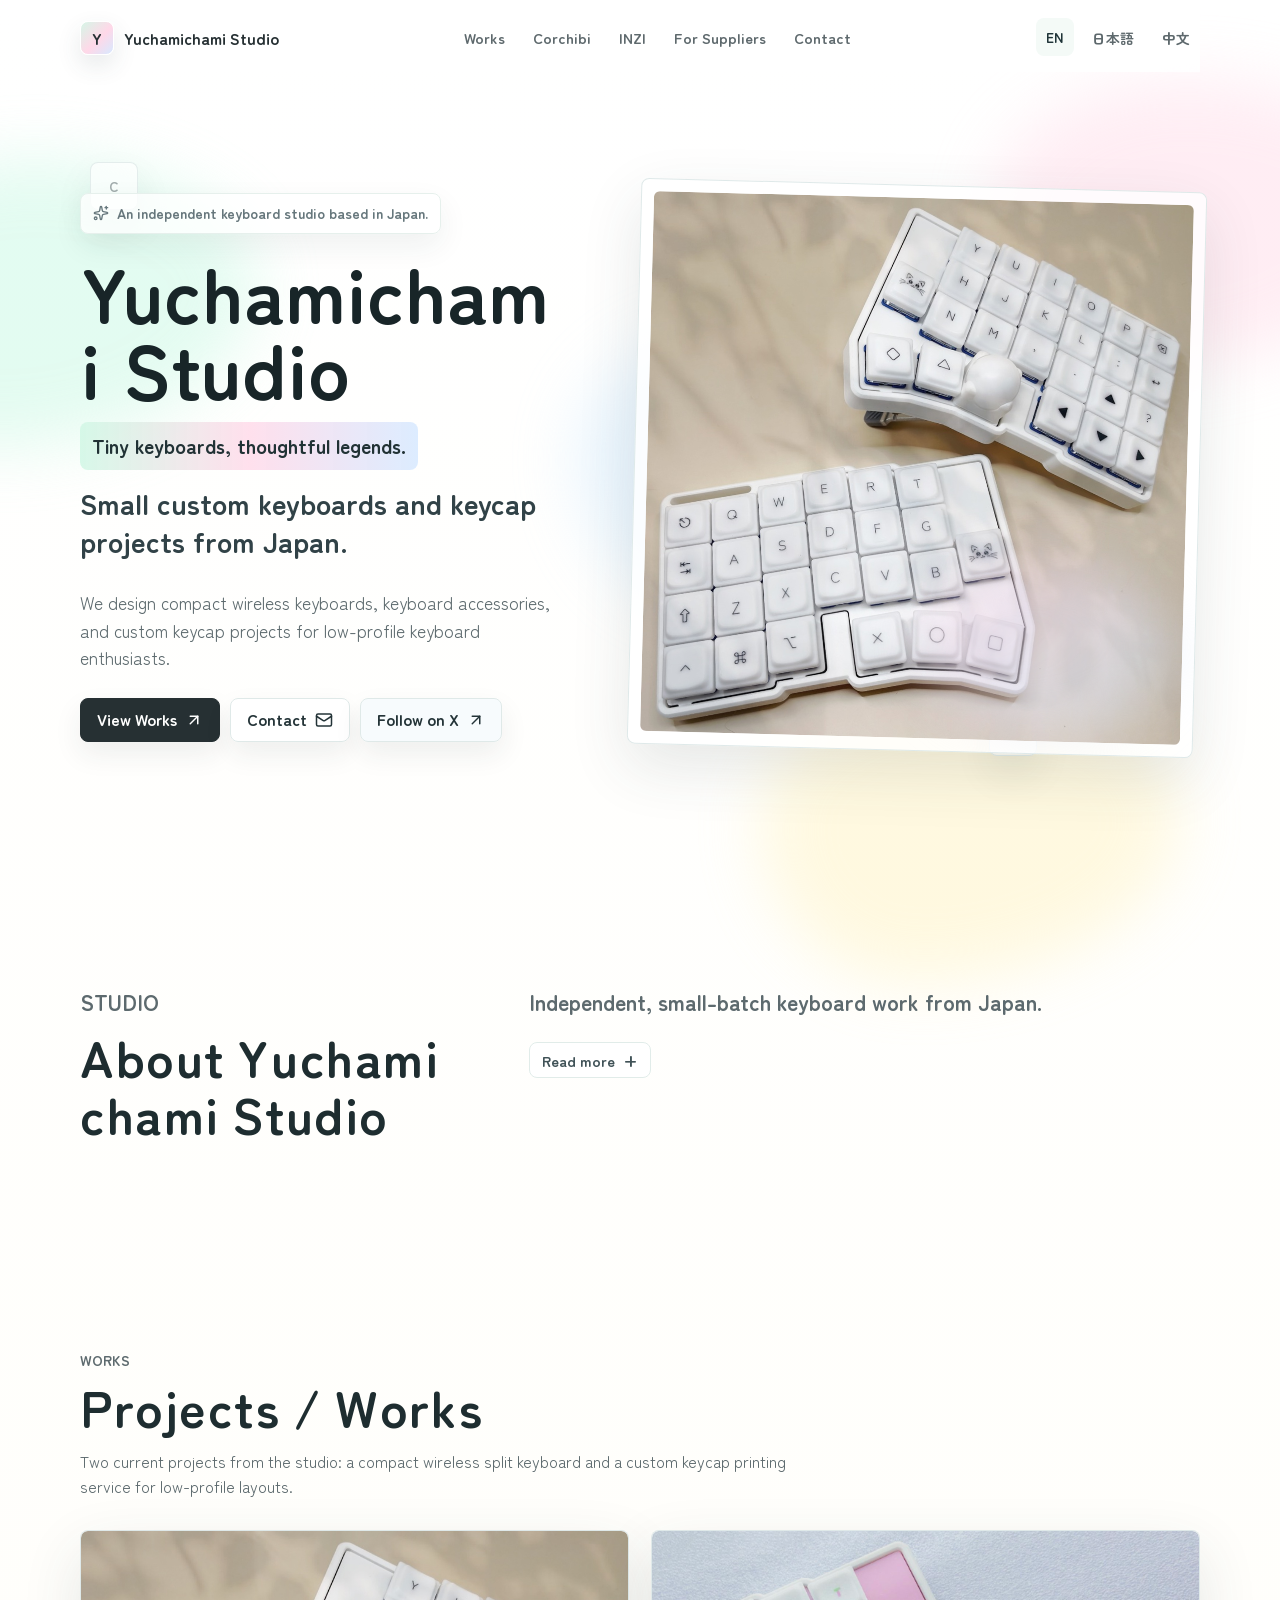
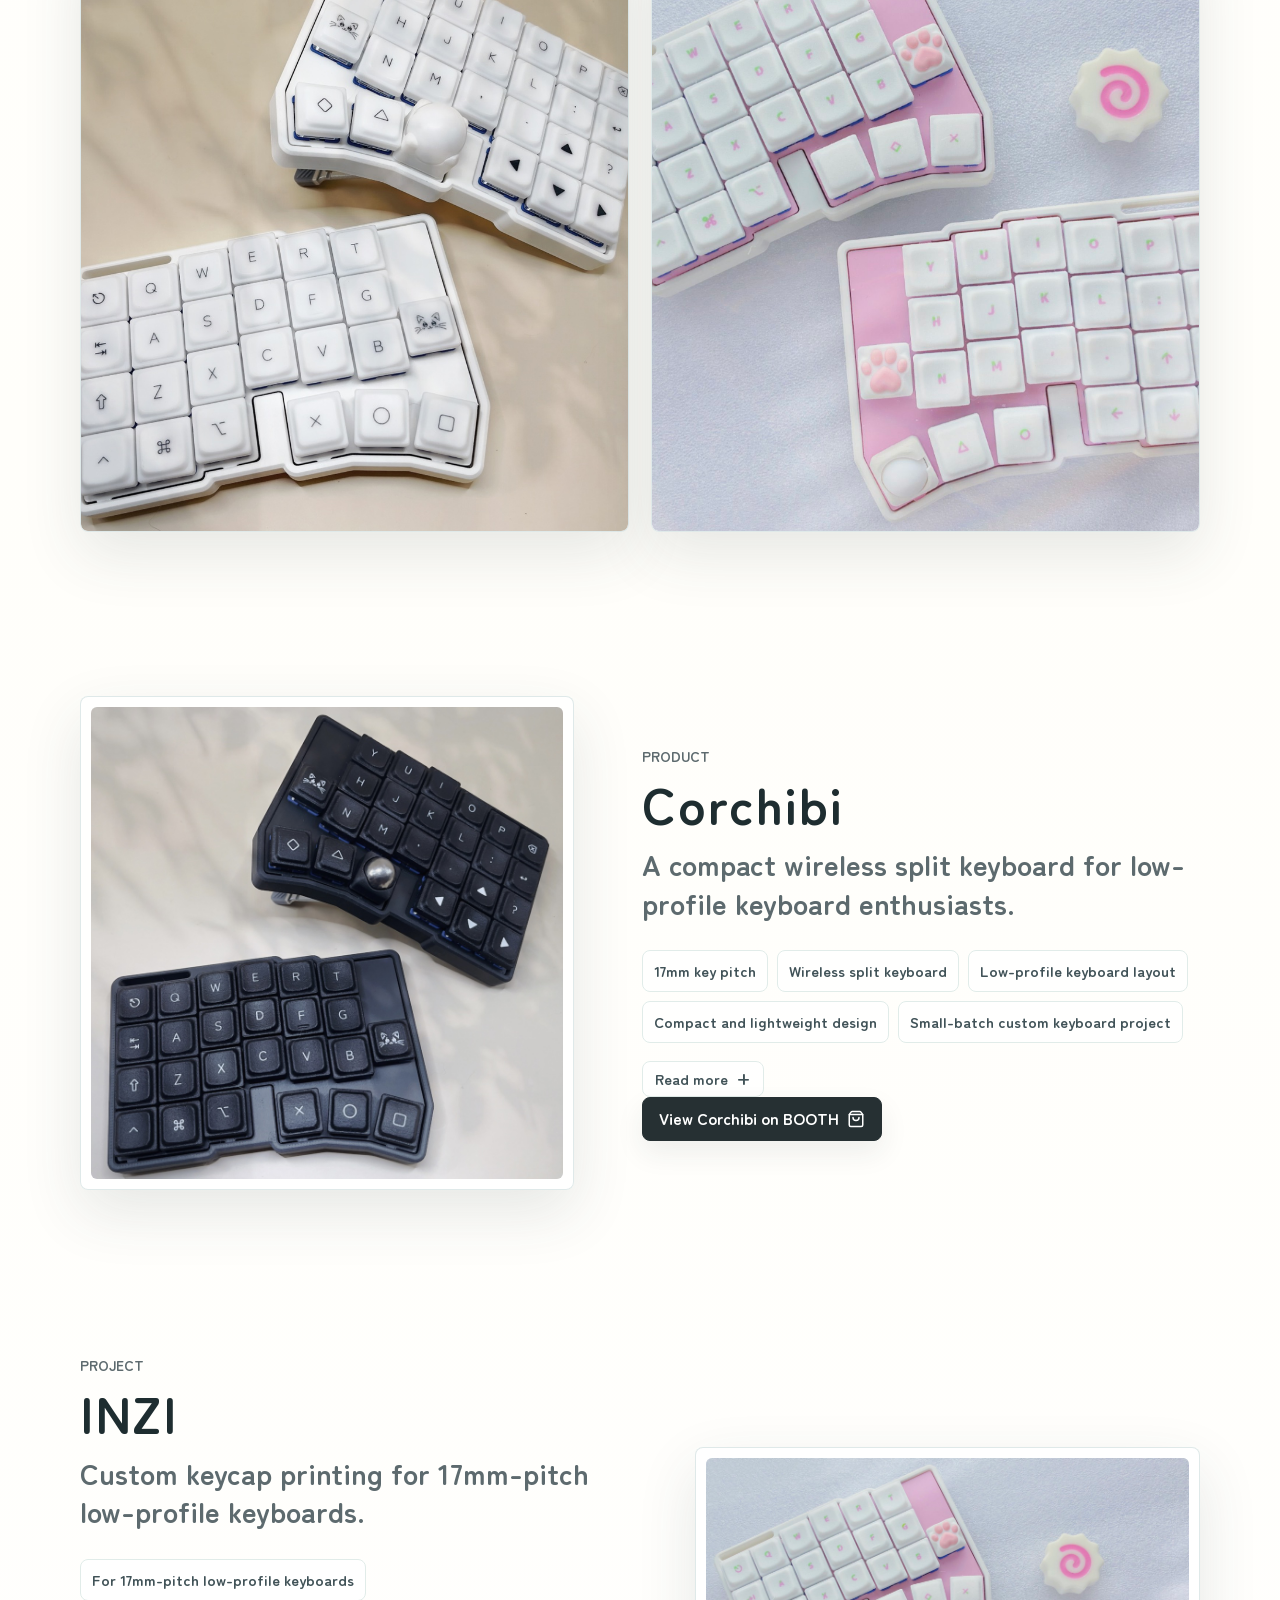
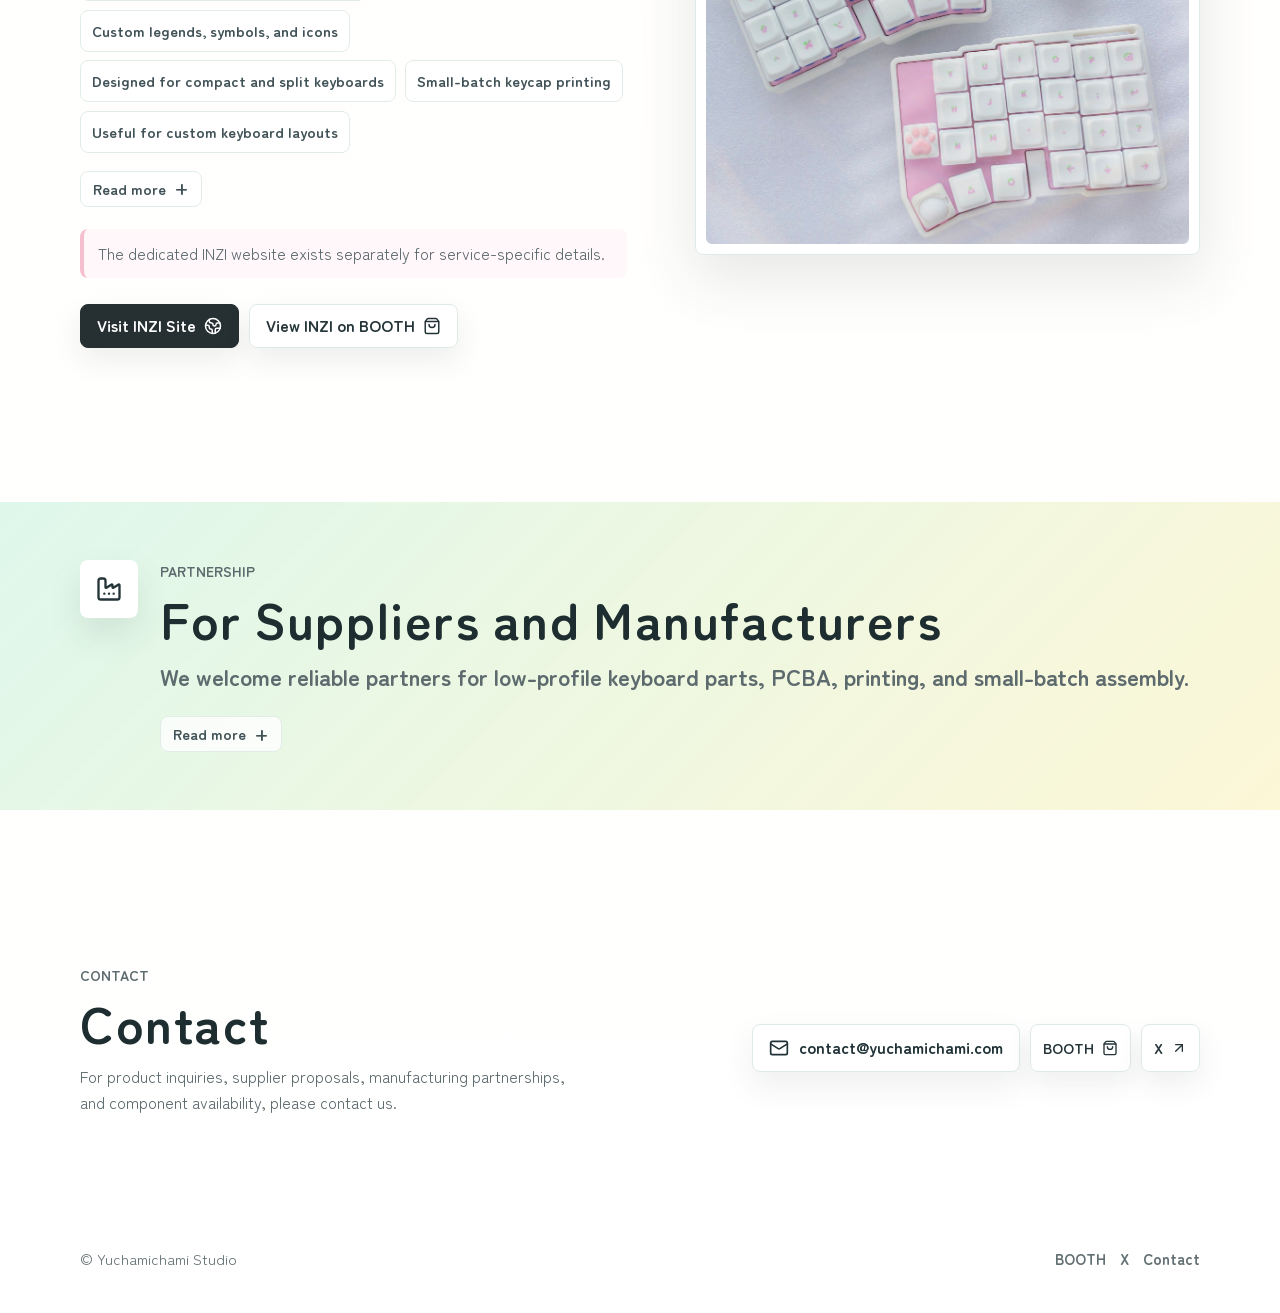
==== commit 2a9f6475: "Add playful CSS animation details" ====
--- a/index.html
+++ b/index.html
@@ -19,8 +19,8 @@
     <link rel="alternate" hreflang="ja" href="https://yuchamichami.com/ja" />
     <link rel="alternate" hreflang="zh-Hans" href="https://yuchamichami.com/zh" />
     <title>Yuchamichami Studio</title>
-    <script type="module" crossorigin src="/assets/index-BhpIEGTE.js"></script>
-    <link rel="stylesheet" crossorigin href="/assets/index-6RisiWN3.css">
+    <script type="module" crossorigin src="/assets/index-D91KlvTL.js"></script>
+    <link rel="stylesheet" crossorigin href="/assets/index-BTK3OE5U.css">
   </head>
 
   <body>
--- a/assets/index-BTK3OE5U.css
+++ b/assets/index-BTK3OE5U.css
@@ -0,0 +1 @@
+@font-face{font-family:Zen Maru Gothic;font-style:normal;font-display:swap;font-weight:400;src:url([data-uri]) format("woff2"),url([data-uri]) format("woff");unicode-range:U+ffd7,U+ffda-ffdc,U+ffe0-ffe2,U+ffe4,U+ffe6,U+ffe8-ffee,U+1f100-1f10c,U+1f110-1f16c,U+1f170-1f1ac,U+1f200-1f202,U+1f210-1f234}@font-face{font-family:Zen Maru Gothic;font-style:normal;font-display:swap;font-weight:400;src:url(/assets/zen-maru-gothic-3-400-normal-CQof5Iib.woff2) format("woff2"),url(/assets/zen-maru-gothic-3-400-normal-CDTgsqhc.woff) format("woff");unicode-range:U+fa10,U+fa12-fa6d,U+fb00-fb04,U+fe10-fe19,U+fe30-fe42,U+fe44-fe52,U+fe54-fe66,U+fe68-fe6b,U+ff02,U+ff04,U+ff07,U+ff51,U+ff5b,U+ff5d,U+ff5f-ff60,U+ff66,U+ff69,U+ff87,U+ffa1-ffbe,U+ffc2-ffc7,U+ffca-ffcf,U+ffd2-ffd6}@font-face{font-family:Zen Maru Gothic;font-style:normal;font-display:swap;font-weight:400;src:url([data-uri]) format("woff2"),url([data-uri]) format("woff");unicode-range:U+f92d-f959,U+f95b-f9f2,U+f9f4-fa0b,U+fa0e-fa0f}@font-face{font-family:Zen Maru Gothic;font-style:normal;font-display:swap;font-weight:400;src:url(/assets/zen-maru-gothic-5-400-normal-dmIZJC44.woff2) format("woff2"),url(/assets/zen-maru-gothic-5-400-normal-CtYYccu3.woff) format("woff");unicode-range:U+9e8b-9e8c,U+9e8e-9e8f,U+9e91-9e92,U+9e95-9e96,U+9e98,U+9e9b,U+9e9d-9e9e,U+9ea4-9ea5,U+9ea8-9eaa,U+9eac-9eb0,U+9eb3-9eb5,U+9eb8,U+9ebc-9ebf,U+9ec3,U+9ec6,U+9ec8,U+9ecb-9ecd,U+9ecf-9ed1,U+9ed4-9ed5,U+9ed8,U+9edb-9ee0,U+9ee4-9ee5,U+9ee7-9ee8,U+9eec-9ef2,U+9ef4-9ef9,U+9efb-9eff,U+9f02-9f03,U+9f07-9f09,U+9f0e-9f12,U+9f14-9f17,U+9f19-9f1b,U+9f1f-9f22,U+9f26,U+9f2a-9f2c,U+9f2f,U+9f31-9f32,U+9f34,U+9f37,U+9f39-9f3a,U+9f3c-9f3f,U+9f41,U+9f43-9f47,U+9f4a,U+9f4e-9f50,U+9f52-9f58,U+9f5a,U+9f5d-9f61,U+9f63,U+9f66-9f6a,U+9f6c-9f73,U+9f75-9f77,U+9f7a,U+9f7d,U+9f7f,U+9f8f-9f92,U+9f94-9f97,U+9f99,U+9f9c-9fa3,U+9fa5,U+9fb4,U+9fbc-9fc2,U+9fc4,U+9fc6,U+9fcc,U+f900-f92c}@font-face{font-family:Zen Maru Gothic;font-style:normal;font-display:swap;font-weight:400;src:url(/assets/zen-maru-gothic-6-400-normal-CnV_10XA.woff2) format("woff2"),url(/assets/zen-maru-gothic-6-400-normal-DOyW9FmE.woff) format("woff");unicode-range:U+9c3e,U+9c41,U+9c43-9c4a,U+9c4e-9c50,U+9c52-9c54,U+9c56,U+9c58,U+9c5a-9c61,U+9c63,U+9c65,U+9c67-9c6b,U+9c6d-9c6e,U+9c70,U+9c72,U+9c75-9c78,U+9c7a-9c7c,U+9ce6-9ce7,U+9ceb-9cec,U+9cf0,U+9cf2,U+9cf6-9cf7,U+9cf9,U+9d02-9d03,U+9d06-9d09,U+9d0b,U+9d0e,U+9d11-9d12,U+9d15,U+9d17-9d18,U+9d1b-9d1f,U+9d23,U+9d26,U+9d2a-9d2c,U+9d2f-9d30,U+9d32-9d34,U+9d3a,U+9d3c-9d3f,U+9d41-9d48,U+9d4a,U+9d50-9d54,U+9d59,U+9d5d-9d65,U+9d69-9d6c,U+9d6f-9d70,U+9d72-9d73,U+9d76-9d77,U+9d7a-9d7c,U+9d7e,U+9d83-9d84,U+9d86-9d87,U+9d89-9d8a,U+9d8d-9d8e,U+9d92-9d93,U+9d95-9d9a,U+9da1,U+9da4,U+9da9-9dac,U+9dae,U+9db1-9db2,U+9db5,U+9db8-9dbd,U+9dbf-9dc4,U+9dc6-9dc7,U+9dc9-9dca,U+9dcf,U+9dd3-9dd7,U+9dd9-9dda,U+9dde-9de0,U+9de3,U+9de5-9de7,U+9de9,U+9deb,U+9ded-9df0,U+9df3-9df4,U+9df8,U+9dfd-9dfe,U+9e02,U+9e07,U+9e0a,U+9e0d-9e0e,U+9e10-9e12,U+9e15-9e16,U+9e19-9e1f,U+9e75,U+9e79-9e7d,U+9e80-9e85,U+9e87-9e88}@font-face{font-family:Zen Maru Gothic;font-style:normal;font-display:swap;font-weight:400;src:url(/assets/zen-maru-gothic-7-400-normal-BFqmpplX.woff2) format("woff2"),url(/assets/zen-maru-gothic-7-400-normal-BBS_c28a.woff) format("woff");unicode-range:U+9ae5-9ae7,U+9ae9,U+9aeb-9aec,U+9aee-9aef,U+9af1-9af5,U+9af7,U+9af9-9afb,U+9afd,U+9aff-9b06,U+9b08-9b09,U+9b0b-9b0e,U+9b10,U+9b12,U+9b16,U+9b18-9b1d,U+9b1f-9b20,U+9b22-9b23,U+9b25-9b2f,U+9b32-9b35,U+9b37,U+9b39-9b3b,U+9b3d,U+9b43-9b44,U+9b48,U+9b4b-9b4f,U+9b51,U+9b55-9b58,U+9b5b,U+9b5e,U+9b61,U+9b63,U+9b65-9b66,U+9b68,U+9b6a-9b6f,U+9b72-9b79,U+9b7f-9b80,U+9b83-9b87,U+9b89-9b8b,U+9b8d,U+9b8f-9b94,U+9b96-9b97,U+9b9a,U+9b9d-9ba0,U+9ba6-9ba7,U+9ba9-9baa,U+9bac,U+9bb0-9bb2,U+9bb4,U+9bb7-9bb9,U+9bbb-9bbc,U+9bbe-9bc1,U+9bc6-9bc8,U+9bca,U+9bce-9bd2,U+9bd4,U+9bd7-9bd8,U+9bdd,U+9bdf,U+9be1-9be5,U+9be7,U+9bea-9beb,U+9bee-9bf3,U+9bf5,U+9bf7-9bfa,U+9bfd,U+9bff-9c00,U+9c02,U+9c04,U+9c06,U+9c08-9c0d,U+9c0f-9c16,U+9c18-9c1e,U+9c21-9c2a,U+9c2d-9c32,U+9c35-9c37,U+9c39-9c3a,U+9c3d}@font-face{font-family:Zen Maru Gothic;font-style:normal;font-display:swap;font-weight:400;src:url(/assets/zen-maru-gothic-8-400-normal-BvzSkzoQ.woff2) format("woff2"),url(/assets/zen-maru-gothic-8-400-normal-C-r-dxFz.woff) format("woff");unicode-range:U+98eb,U+98ed-98ee,U+98f0-98f1,U+98f3,U+98f6,U+9902,U+9907-9909,U+9911-9912,U+9914-9918,U+991a-9922,U+9924,U+9926-9927,U+992b-992c,U+992e,U+9931-9935,U+9939-993e,U+9940-9942,U+9945-9949,U+994b-994e,U+9950-9952,U+9954-9955,U+9958-9959,U+995b-995c,U+995e-9960,U+9963,U+9997-9998,U+999b,U+999d-999f,U+99a3,U+99a5-99a6,U+99a8,U+99ad-99ae,U+99b0-99b2,U+99b5,U+99b9-99ba,U+99bc-99bd,U+99bf,U+99c1,U+99c3,U+99c8-99c9,U+99d1,U+99d3-99d5,U+99d8-99df,U+99e1-99e2,U+99e7,U+99ea-99ee,U+99f0-99f2,U+99f4-99f5,U+99f8-99f9,U+99fb-99fe,U+9a01-9a05,U+9a08,U+9a0a-9a0c,U+9a0f-9a11,U+9a16,U+9a1a,U+9a1e,U+9a20,U+9a22-9a24,U+9a27,U+9a2b,U+9a2d-9a2e,U+9a31,U+9a33,U+9a35-9a38,U+9a3e,U+9a40-9a45,U+9a47,U+9a4a-9a4e,U+9a51-9a52,U+9a54-9a58,U+9a5b,U+9a5d,U+9a5f,U+9a62,U+9a64-9a65,U+9a69-9a6c,U+9aaa,U+9aac-9ab0,U+9ab2,U+9ab4-9ab7,U+9ab9,U+9abb-9ac1,U+9ac3,U+9ac6,U+9ac8,U+9ace-9ad3,U+9ad5-9ad7,U+9adb-9adc,U+9ade-9ae0,U+9ae2-9ae4}@font-face{font-family:Zen Maru Gothic;font-style:normal;font-display:swap;font-weight:400;src:url(/assets/zen-maru-gothic-9-400-normal-DyDupvGK.woff2) format("woff2"),url(/assets/zen-maru-gothic-9-400-normal-qMFnVKQR.woff) format("woff");unicode-range:U+971d,U+9721-9724,U+9728,U+972a,U+9730-9731,U+9733,U+9736,U+9738-9739,U+973b,U+973d-973e,U+9741-9744,U+9746-974a,U+974d-974f,U+9751,U+9755,U+9757-9758,U+975a-975c,U+9760-9761,U+9763-9764,U+9766-9768,U+976a-976b,U+976e,U+9771,U+9773,U+9776-977d,U+977f-9781,U+9785-9786,U+9789,U+978b,U+978f-9790,U+9795-9797,U+9799-979a,U+979c,U+979e-97a0,U+97a2-97a3,U+97a6,U+97a8,U+97ab-97ac,U+97ae,U+97b1-97b6,U+97b8-97ba,U+97bc,U+97be-97bf,U+97c1,U+97c3-97ce,U+97d0-97d1,U+97d4,U+97d7-97d9,U+97db-97de,U+97e0-97e1,U+97e4,U+97e6,U+97ed-97ef,U+97f1-97f2,U+97f4-97f8,U+97fa,U+9804,U+9807,U+980a,U+980c-980f,U+9814,U+9816-9817,U+9819-981a,U+981c,U+981e,U+9820-9821,U+9823-9826,U+982b,U+982e-9830,U+9832-9835,U+9837,U+9839,U+983d-983e,U+9844,U+9846-9847,U+984a-984b,U+984f,U+9851-9853,U+9856-9857,U+9859-985b,U+9862-9863,U+9865-9866,U+986a-986c,U+986f-9871,U+9873-9875,U+98aa-98ab,U+98ad-98ae,U+98b0-98b1,U+98b4,U+98b6-98b8,U+98ba-98bc,U+98bf,U+98c2-98c8,U+98cb-98cc,U+98ce,U+98dc,U+98de,U+98e0-98e1,U+98e3,U+98e5-98e7,U+98e9-98ea}@font-face{font-family:Zen Maru Gothic;font-style:normal;font-display:swap;font-weight:400;src:url(/assets/zen-maru-gothic-10-400-normal-CF28PtLj.woff2) format("woff2"),url(/assets/zen-maru-gothic-10-400-normal-CmNNVX-G.woff) format("woff");unicode-range:U+944a,U+944c,U+9452-9453,U+9455,U+9459-945c,U+945e-9463,U+9468,U+946a-946b,U+946d-9472,U+9475,U+9477,U+947c-947f,U+9481,U+9483-9485,U+9578-9579,U+957e-957f,U+9582,U+9584,U+9586-9588,U+958a,U+958c-958f,U+9592,U+9594,U+9596,U+9598-9599,U+959d-95a1,U+95a4,U+95a6-95a9,U+95ab-95ad,U+95b1,U+95b4,U+95b6,U+95b9-95bf,U+95c3,U+95c6,U+95c8-95cd,U+95d0-95d6,U+95d9-95da,U+95dc-95e2,U+95e4-95e6,U+95e8,U+961d-961e,U+9621-9622,U+9624-9626,U+9628,U+962c,U+962e-962f,U+9631,U+9633-9634,U+9637-963a,U+963c-963d,U+9641-9642,U+964b-964c,U+964f,U+9652,U+9654,U+9656-9658,U+965c-965f,U+9661,U+9666,U+966a,U+966c,U+966e,U+9672,U+9674,U+9677,U+967b-967c,U+967e-967f,U+9681-9684,U+9689,U+968b,U+968d,U+9691,U+9695-9698,U+969a,U+969d,U+969f,U+96a4-96aa,U+96ae-96b4,U+96b6,U+96b8-96bb,U+96bd,U+96c1,U+96c9-96cb,U+96cd-96ce,U+96d2,U+96d5-96d6,U+96d8-96da,U+96dc-96df,U+96e9,U+96ef,U+96f1,U+96f9-96fa,U+9702-9706,U+9708-9709,U+970d-970f,U+9711,U+9713-9714,U+9716,U+9719-971b}@font-face{font-family:Zen Maru Gothic;font-style:normal;font-display:swap;font-weight:400;src:url(/assets/zen-maru-gothic-11-400-normal-BJJLM63J.woff2) format("woff2"),url(/assets/zen-maru-gothic-11-400-normal-DMDB0rCu.woff) format("woff");unicode-range:U+92bc-92bd,U+92bf-92c3,U+92c5-92c8,U+92cb-92d0,U+92d2-92d3,U+92d5,U+92d7-92d9,U+92dc-92dd,U+92df-92e1,U+92e3-92e5,U+92e7-92ea,U+92ec,U+92ee,U+92f0,U+92f2,U+92f7-92fb,U+92ff-9300,U+9302,U+9304,U+9308,U+930d,U+930f-9311,U+9314-9315,U+9318-931a,U+931c-931f,U+9321-9325,U+9327-932b,U+932e,U+9333-9337,U+933a-933b,U+9344,U+9347-934a,U+934d,U+9350-9352,U+9354-9358,U+935a,U+935c,U+935e,U+9360,U+9364-9365,U+9367,U+9369-936d,U+936f-9371,U+9373-9374,U+9376,U+937a,U+937d-9382,U+9388,U+938a-938b,U+938d,U+938f,U+9392,U+9394-9395,U+9397-9398,U+939a-939b,U+939e,U+93a1,U+93a3-93a4,U+93a6,U+93a8-93a9,U+93ab-93ad,U+93b0,U+93b4-93b6,U+93b9-93bb,U+93c1,U+93c3-93cd,U+93d0-93d1,U+93d3,U+93d6-93d9,U+93dc-93df,U+93e2,U+93e4-93e8,U+93f1,U+93f5,U+93f7-93fb,U+93fd,U+9401-9404,U+9407-9409,U+940d-9410,U+9413-9417,U+9419-941a,U+941f,U+9421,U+942b,U+942e-942f,U+9431-9434,U+9436,U+9438,U+943a-943b,U+943d,U+943f,U+9441,U+9443-9445,U+9448}@font-face{font-family:Zen Maru Gothic;font-style:normal;font-display:swap;font-weight:400;src:url(/assets/zen-maru-gothic-12-400-normal-DAuEC3fn.woff2) format("woff2"),url(/assets/zen-maru-gothic-12-400-normal-BN-5a0O1.woff) format("woff");unicode-range:U+9143,U+9146-914c,U+914f,U+9153,U+9156-915b,U+9161,U+9163-9165,U+9167,U+9169,U+916d,U+9172-9174,U+9179-917b,U+9181-9183,U+9185-9187,U+9189-918b,U+918e,U+9191,U+9193-9195,U+9197-9198,U+919e,U+91a1-91a2,U+91a6,U+91a8,U+91aa-91b6,U+91ba-91bd,U+91bf-91c6,U+91c9,U+91cb,U+91d0,U+91d3-91d4,U+91d6-91d7,U+91d9-91db,U+91de-91df,U+91e1,U+91e4-91e6,U+91e9-91ea,U+91ec-91f1,U+91f5-91f7,U+91f9,U+91fb-91fd,U+91ff-9201,U+9204-9207,U+9209-920a,U+920c,U+920e,U+9210-9218,U+921c-921e,U+9223-9226,U+9228-9229,U+922c,U+922e-9230,U+9233,U+9235-923a,U+923c,U+923e-9240,U+9242-9243,U+9245-924b,U+924d-9251,U+9256-925a,U+925c-925e,U+9260-9261,U+9264-9269,U+926e-9270,U+9275-9279,U+927b-927f,U+9288-928a,U+928d-928e,U+9291-9293,U+9295-9297,U+9299,U+929b-929c,U+929f-92a0,U+92a4-92a5,U+92a7-92a8,U+92ab,U+92af,U+92b2-92b3,U+92b6-92bb}@font-face{font-family:Zen Maru Gothic;font-style:normal;font-display:swap;font-weight:400;src:url(/assets/zen-maru-gothic-13-400-normal-Dh-hcfSr.woff2) format("woff2"),url(/assets/zen-maru-gothic-13-400-normal-BKhK_wTQ.woff) format("woff");unicode-range:U+8f52-8f55,U+8f57-8f58,U+8f5c-8f5e,U+8f61-8f66,U+8f9c-8f9d,U+8f9f-8fa2,U+8fa4-8fa8,U+8fad-8faf,U+8fb4-8fb8,U+8fbe,U+8fc0-8fc2,U+8fc6,U+8fc8,U+8fca-8fcb,U+8fcd,U+8fd0,U+8fd2-8fd3,U+8fd5,U+8fda,U+8fe0,U+8fe2-8fe5,U+8fe8-8fea,U+8fed-8fef,U+8ff1,U+8ff4-8ff6,U+8ff8-8ffb,U+8ffe,U+9002,U+9004-9005,U+9008,U+900b-900e,U+9011,U+9013,U+9015-9016,U+9018,U+901b,U+901e,U+9021,U+9027-902a,U+902c-902d,U+902f,U+9033-9037,U+9039,U+903c,U+903e-903f,U+9041,U+9043-9044,U+9049,U+904c,U+904f-9052,U+9056,U+9058,U+905b-905e,U+9062,U+9066-9068,U+906c,U+906f-9070,U+9072,U+9074,U+9076,U+9079,U+9080-9083,U+9085,U+9087-9088,U+908b-908c,U+908e-9090,U+9095,U+9097-9099,U+909b,U+90a0-90a2,U+90a5,U+90a8,U+90af-90b6,U+90bd-90be,U+90c3-90c5,U+90c7-90c9,U+90cc,U+90d2,U+90d5,U+90d7-90d9,U+90db-90df,U+90e2,U+90e4-90e5,U+90eb,U+90ef-90f0,U+90f2,U+90f4,U+90f6,U+90fe-9100,U+9102,U+9104-9106,U+9108,U+910d,U+9110,U+9112,U+9114-911a,U+911c,U+911e,U+9120,U+9122-9123,U+9125,U+9127,U+9129,U+912d-9132,U+9134,U+9136-9137,U+9139-913a,U+913c-913d}@font-face{font-family:Zen Maru Gothic;font-style:normal;font-display:swap;font-weight:400;src:url(/assets/zen-maru-gothic-14-400-normal-mYXPWEqu.woff2) format("woff2"),url(/assets/zen-maru-gothic-14-400-normal-DamfimbZ.woff) format("woff");unicode-range:U+8dc0,U+8dc2,U+8dc5-8dc8,U+8dca-8dcc,U+8dce-8dcf,U+8dd1,U+8dd4-8dd7,U+8dd9-8ddb,U+8ddf,U+8de3-8de5,U+8de7,U+8dea-8dec,U+8df0-8df2,U+8df4,U+8dfc-8dfd,U+8dff,U+8e01,U+8e04-8e06,U+8e08-8e09,U+8e0b-8e0c,U+8e10-8e11,U+8e14,U+8e16,U+8e1d-8e23,U+8e26-8e27,U+8e30-8e31,U+8e33-8e39,U+8e3d,U+8e40-8e42,U+8e44,U+8e47-8e50,U+8e54-8e55,U+8e59,U+8e5b-8e64,U+8e69,U+8e6c-8e6d,U+8e6f-8e72,U+8e75-8e77,U+8e79-8e7c,U+8e81-8e85,U+8e89,U+8e8b,U+8e90-8e95,U+8e98-8e9b,U+8e9d-8e9e,U+8ea1-8ea2,U+8ea7,U+8ea9-8eaa,U+8eac-8eb1,U+8eb3,U+8eb5-8eb6,U+8eba-8ebb,U+8ebe,U+8ec0-8ec1,U+8ec3-8ec8,U+8ecb,U+8ecf,U+8ed1,U+8ed4,U+8edb-8edc,U+8ee3,U+8ee8,U+8eeb,U+8eed-8eee,U+8ef0-8ef1,U+8ef7,U+8ef9-8efc,U+8efe,U+8f00,U+8f02,U+8f05,U+8f07-8f08,U+8f0a,U+8f0f-8f10,U+8f12-8f13,U+8f15-8f19,U+8f1b-8f1c,U+8f1e-8f21,U+8f23,U+8f25-8f28,U+8f2b-8f2f,U+8f33-8f37,U+8f39-8f3b,U+8f3e,U+8f40-8f43,U+8f45-8f47,U+8f49-8f4a,U+8f4c-8f4f,U+8f51}@font-face{font-family:Zen Maru Gothic;font-style:normal;font-display:swap;font-weight:400;src:url(/assets/zen-maru-gothic-15-400-normal-BSrSl0Jq.woff2) format("woff2"),url(/assets/zen-maru-gothic-15-400-normal-BAk6HPEm.woff) format("woff");unicode-range:U+8b2d,U+8b30,U+8b37,U+8b3c,U+8b3e,U+8b41-8b46,U+8b48-8b49,U+8b4c-8b4f,U+8b51-8b54,U+8b56,U+8b59,U+8b5b,U+8b5e-8b5f,U+8b63,U+8b69,U+8b6b-8b6d,U+8b6f,U+8b71,U+8b74,U+8b76,U+8b78-8b79,U+8b7c-8b81,U+8b84-8b85,U+8b8a-8b8f,U+8b92-8b96,U+8b99-8b9a,U+8b9c-8ba0,U+8c38-8c3a,U+8c3d-8c3f,U+8c41,U+8c45,U+8c47-8c49,U+8c4b-8c4c,U+8c4e-8c51,U+8c53-8c55,U+8c57-8c59,U+8c5b,U+8c5d,U+8c62-8c64,U+8c66,U+8c68-8c69,U+8c6b-8c6d,U+8c73,U+8c75-8c76,U+8c78,U+8c7a-8c7c,U+8c7e,U+8c82,U+8c85-8c87,U+8c89-8c8b,U+8c8d-8c8e,U+8c90,U+8c92-8c94,U+8c98-8c99,U+8c9b-8c9c,U+8c9f,U+8ca4,U+8cad-8cae,U+8cb2-8cb3,U+8cb6,U+8cb9-8cba,U+8cbd,U+8cc1-8cc2,U+8cc4-8cc6,U+8cc8-8cc9,U+8ccb,U+8ccd-8ccf,U+8cd2,U+8cd5-8cd6,U+8cd9-8cda,U+8cdd,U+8ce1,U+8ce3-8ce4,U+8ce6,U+8ce8,U+8cec,U+8cef-8cf2,U+8cf4-8cf5,U+8cf7-8cf8,U+8cfa-8cfb,U+8cfd-8cff,U+8d01,U+8d03-8d04,U+8d07,U+8d09-8d0b,U+8d0d-8d10,U+8d12-8d14,U+8d16-8d17,U+8d1b-8d1d,U+8d65,U+8d67,U+8d69,U+8d6b-8d6e,U+8d71,U+8d73,U+8d76,U+8d7f,U+8d81-8d82,U+8d84,U+8d88,U+8d8d,U+8d90-8d91,U+8d95,U+8d99,U+8d9e-8da0,U+8da6,U+8da8,U+8dab-8dac,U+8daf,U+8db2,U+8db5,U+8db7,U+8db9-8dbc,U+8dbe}@font-face{font-family:Zen Maru Gothic;font-style:normal;font-display:swap;font-weight:400;src:url(/assets/zen-maru-gothic-16-400-normal-D3R9fETJ.woff2) format("woff2"),url(/assets/zen-maru-gothic-16-400-normal-DGcAJQdv.woff) format("woff");unicode-range:U+8973-8975,U+8977,U+897a-897e,U+8980,U+8983,U+8988-898a,U+898d,U+8990,U+8993-8995,U+8998,U+899b-899c,U+899f-89a1,U+89a5-89a6,U+89a9,U+89ac,U+89af-89b0,U+89b2,U+89b4-89b7,U+89ba,U+89bc-89bd,U+89bf-89c1,U+89d4-89d8,U+89da,U+89dc-89dd,U+89e5,U+89e7,U+89e9,U+89eb,U+89ed,U+89f1,U+89f3-89f4,U+89f6,U+89f8-89f9,U+89fd,U+89ff,U+8a01,U+8a04-8a05,U+8a07,U+8a0c,U+8a0f-8a12,U+8a14-8a16,U+8a1b,U+8a1d-8a1e,U+8a20-8a22,U+8a24-8a26,U+8a2b-8a2c,U+8a2f,U+8a35-8a37,U+8a3b,U+8a3d-8a3e,U+8a40-8a41,U+8a43,U+8a45-8a49,U+8a4d-8a4e,U+8a51-8a54,U+8a56-8a58,U+8a5b-8a5d,U+8a61-8a62,U+8a65,U+8a67,U+8a6c-8a6d,U+8a75-8a77,U+8a79-8a7c,U+8a7e-8a80,U+8a82-8a86,U+8a8b,U+8a8f-8a92,U+8a96-8a97,U+8a99-8a9a,U+8a9f,U+8aa1,U+8aa3,U+8aa5-8aaa,U+8aae-8aaf,U+8ab3,U+8ab6-8ab7,U+8abb-8abc,U+8abe,U+8ac2-8ac4,U+8ac6,U+8ac8-8aca,U+8acc-8acd,U+8ad0-8ad1,U+8ad3-8ad5,U+8ad7,U+8ada-8ae2,U+8ae4,U+8ae7,U+8aeb-8aec,U+8aee,U+8af0-8af1,U+8af3-8af7,U+8afa,U+8afc,U+8aff,U+8b01-8b02,U+8b04-8b07,U+8b0a-8b0d,U+8b0f-8b11,U+8b14,U+8b16,U+8b1a,U+8b1c,U+8b1e-8b20,U+8b26,U+8b28,U+8b2b-8b2c}@font-face{font-family:Zen Maru Gothic;font-style:normal;font-display:swap;font-weight:400;src:url(/assets/zen-maru-gothic-17-400-normal-DvoWo9j3.woff2) format("woff2"),url(/assets/zen-maru-gothic-17-400-normal-Ba2POQ4G.woff) format("woff");unicode-range:U+87e2-87e6,U+87ea-87ed,U+87ef,U+87f1,U+87f3,U+87f5-87f8,U+87fa-87fb,U+87fe-87ff,U+8801,U+8803,U+8805-8807,U+8809-880b,U+880d-8816,U+8818-881c,U+881e-881f,U+8821-8822,U+8827-8828,U+882d-882e,U+8830-8832,U+8835-8836,U+8839-883c,U+8841-8845,U+8848-884b,U+884d-884e,U+8851-8852,U+8855-8856,U+8858-885a,U+885c,U+885e-8860,U+8862,U+8864,U+8869,U+886b,U+886e-886f,U+8871-8872,U+8875,U+8877,U+8879,U+887b,U+887d-887e,U+8880-8882,U+8888,U+888d,U+8892,U+8897-889c,U+889e-88a0,U+88a2,U+88a4,U+88a8,U+88aa,U+88ae,U+88b0-88b1,U+88b5,U+88b7,U+88ba,U+88bc-88c0,U+88c3-88c4,U+88c6,U+88ca-88ce,U+88d1-88d4,U+88d8-88d9,U+88db,U+88dd-88e1,U+88e7-88e8,U+88ef-88f2,U+88f4-88f5,U+88f7,U+88f9,U+88fc,U+8901-8902,U+8904,U+8906,U+890a,U+890c-890f,U+8913,U+8915-8916,U+8918-891a,U+891c-891e,U+8920,U+8925-8928,U+892a-892b,U+8930-8932,U+8935-893b,U+893e,U+8940-8946,U+8949,U+894c-894d,U+894f,U+8952,U+8956-8957,U+895a-895c,U+895e,U+8960-8964,U+8966,U+896a-896b,U+896d-8970}@font-face{font-family:Zen Maru Gothic;font-style:normal;font-display:swap;font-weight:400;src:url(/assets/zen-maru-gothic-18-400-normal-6jTpK34a.woff2) format("woff2"),url(/assets/zen-maru-gothic-18-400-normal-BVMLTvVW.woff) format("woff");unicode-range:U+8655-8659,U+865b,U+865d-8664,U+8667,U+8669,U+866c,U+866f,U+8671,U+8675-8677,U+867a-867b,U+867d,U+8687-8689,U+868b-868d,U+8691,U+8693,U+8695-8696,U+8698,U+869a,U+869c-869d,U+86a1,U+86a3-86a4,U+86a6-86ab,U+86ad,U+86af-86b1,U+86b3-86b9,U+86bf-86c1,U+86c3-86c6,U+86c9,U+86cb,U+86ce,U+86d1-86d2,U+86d4-86d5,U+86d7,U+86da,U+86dc,U+86de-86e0,U+86e3-86e7,U+86e9,U+86ec-86ed,U+86ef,U+86f8-86fe,U+8700,U+8703-870b,U+870d-8714,U+8719-871a,U+871e-871f,U+8721-8723,U+8725,U+8728-8729,U+872e-872f,U+8731-8732,U+8734,U+8737,U+8739-8740,U+8743,U+8745,U+8749,U+874b-874e,U+8751,U+8753,U+8755,U+8757-8759,U+875d,U+875f-8761,U+8763-8766,U+8768,U+876a,U+876e-876f,U+8771-8772,U+8774,U+8778,U+877b-877c,U+877f,U+8782-8789,U+878b-878c,U+878e,U+8790,U+8793,U+8795,U+8797-8799,U+879e-87a0,U+87a2-87a3,U+87a7,U+87ab-87af,U+87b1,U+87b3,U+87b5,U+87bb,U+87bd-87c1,U+87c4,U+87c6-87cb,U+87ce,U+87d0,U+87d2,U+87d5-87d6,U+87d9-87da,U+87dc,U+87df-87e0}@font-face{font-family:Zen Maru Gothic;font-style:normal;font-display:swap;font-weight:400;src:url(/assets/zen-maru-gothic-19-400-normal-mcHMYQhG.woff2) format("woff2"),url(/assets/zen-maru-gothic-19-400-normal-Dyj0Ua5X.woff) format("woff");unicode-range:U+84b4,U+84b9-84bb,U+84bd-84c2,U+84c6-84ca,U+84cc-84d1,U+84d3,U+84d6,U+84d9-84da,U+84dc,U+84e7,U+84ea,U+84ec,U+84ef-84f2,U+84f4,U+84f7,U+84fa-84fd,U+84ff-8500,U+8502-8503,U+8506-8507,U+850c,U+850e,U+8510,U+8514-8515,U+8517-8518,U+851a-851c,U+851e-851f,U+8521-8525,U+8527,U+852a-852c,U+852f,U+8532-8534,U+8536,U+853e-8541,U+8543,U+8546,U+8548,U+854a-854b,U+854f-8553,U+8555-855a,U+855c-8564,U+8569-856b,U+856d,U+856f,U+8577,U+8579-857b,U+857d-8581,U+8585-8586,U+8588-858c,U+858f-8591,U+8593,U+8597-8598,U+859b-859d,U+859f-85a0,U+85a2,U+85a4-85a5,U+85a7-85a8,U+85ad-85b0,U+85b4,U+85b6-85ba,U+85bc-85bf,U+85c1-85c2,U+85c7,U+85c9-85cb,U+85ce-85d0,U+85d5,U+85d8-85da,U+85dc,U+85df-85e1,U+85e5-85e6,U+85e8,U+85ed,U+85f3-85f4,U+85f6-85f7,U+85f9-85fa,U+85fc,U+85fe-8600,U+8602,U+8604-8606,U+860a-860b,U+860d-860e,U+8610-8613,U+8616-861b,U+861e,U+8621-8622,U+8624,U+8627,U+8629,U+862f-8630,U+8636,U+8638-863a,U+863c-863d,U+863f-8642,U+8646,U+864d,U+8652-8654}@font-face{font-family:Zen Maru Gothic;font-style:normal;font-display:swap;font-weight:400;src:url(/assets/zen-maru-gothic-20-400-normal-B3vUIspM.woff2) format("woff2"),url(/assets/zen-maru-gothic-20-400-normal-d_ld2a0K.woff) format("woff");unicode-range:U+82e8,U+82ea,U+82ed,U+82ef,U+82f3-82f4,U+82f6-82f7,U+82f9,U+82fb,U+82fd-82fe,U+8300-8301,U+8303,U+8306-8308,U+830a-830c,U+8316-8318,U+831b,U+831d-831f,U+8321-8323,U+832b-8335,U+8337,U+833a,U+833c-833d,U+8340,U+8342-8347,U+834a,U+834d-8351,U+8353-8357,U+835a,U+8362-8363,U+8370,U+8373,U+8375,U+8378,U+837c-837d,U+837f-8380,U+8382,U+8384-8387,U+838a,U+838d-838e,U+8392-8396,U+8398-83a0,U+83a2,U+83a6-83ad,U+83b1,U+83b5,U+83bd-83c1,U+83c7,U+83c9,U+83ce-83d1,U+83d4,U+83d6,U+83d8,U+83dd,U+83df-83e1,U+83e5,U+83e8,U+83ea-83eb,U+83f0,U+83f2,U+83f4,U+83f6-83f9,U+83fb-83fd,U+8401,U+8403-8404,U+8406-8407,U+840a-840b,U+840d,U+840f,U+8411,U+8413,U+8415,U+8417,U+8419,U+8420,U+8422,U+842a,U+842f,U+8431,U+8435,U+8438-8439,U+843c,U+8445-8448,U+844a,U+844d-844f,U+8451-8452,U+8456,U+8458-845a,U+845c,U+845f-8462,U+8464-8467,U+8469-846b,U+846d-8470,U+8473-8474,U+8476-847a,U+847c-847d,U+8481-8482,U+8484-8485,U+848b,U+8490,U+8492-8493,U+8495,U+8497,U+849c,U+849e-849f,U+84a1,U+84a6,U+84a8-84aa,U+84ad,U+84af,U+84b1}@font-face{font-family:Zen Maru Gothic;font-style:normal;font-display:swap;font-weight:400;src:url(/assets/zen-maru-gothic-21-400-normal-Qqh_Ld6e.woff2) format("woff2"),url(/assets/zen-maru-gothic-21-400-normal-9ByT4zya.woff) format("woff");unicode-range:U+814a,U+814c,U+8151-8153,U+8157,U+815f-8161,U+8165-8169,U+816d-816f,U+8171,U+8173-8174,U+8177,U+8180-8186,U+8188,U+818a-818b,U+818e,U+8190,U+8193,U+8195-8196,U+8198,U+819b,U+819e,U+81a0,U+81a2,U+81a4,U+81a9,U+81ae,U+81b0,U+81b2,U+81b4-81b5,U+81b8,U+81ba-81bb,U+81bd-81be,U+81c0-81c3,U+81c5-81c6,U+81c8-81cb,U+81cd-81cf,U+81d1,U+81d5-81db,U+81dd-81e1,U+81e4-81e5,U+81e7,U+81eb-81ec,U+81ef-81f2,U+81f5-81f6,U+81f8-81fb,U+81fd-8205,U+8209-820b,U+820d,U+820f,U+8212-8214,U+8216,U+8219-821d,U+8221-8222,U+8228-8229,U+822b,U+822e,U+8232-8235,U+8237-8238,U+823a,U+823c,U+8240,U+8243-8246,U+8249,U+824b,U+824e-824f,U+8251,U+8256-825a,U+825c-825d,U+825f-8260,U+8262-8264,U+8267-8268,U+826a-826b,U+826d-826e,U+8271,U+8274,U+8277,U+8279,U+827b,U+827d-8281,U+8283-8284,U+8287,U+8289-828a,U+828d-828e,U+8291-8294,U+8296,U+8298-829b,U+829f-82a1,U+82a3-82a4,U+82a7-82ac,U+82ae,U+82b0,U+82b2,U+82b4,U+82b7,U+82ba-82bc,U+82be-82bf,U+82c5-82c6,U+82d0,U+82d2-82d3,U+82d5,U+82d9-82da,U+82dc,U+82de-82e4,U+82e7}@font-face{font-family:Zen Maru Gothic;font-style:normal;font-display:swap;font-weight:400;src:url(/assets/zen-maru-gothic-22-400-normal-1Yv63t5B.woff2) format("woff2"),url(/assets/zen-maru-gothic-22-400-normal-CR-1JrRG.woff) format("woff");unicode-range:U+7f77-7f79,U+7f7d-7f80,U+7f82-7f83,U+7f86-7f88,U+7f8b-7f8d,U+7f8f-7f91,U+7f94,U+7f96-7f97,U+7f9a,U+7f9c-7f9d,U+7fa1-7fa3,U+7fa6,U+7faa,U+7fad-7faf,U+7fb2,U+7fb4,U+7fb6,U+7fb8-7fb9,U+7fbc,U+7fbf-7fc0,U+7fc3,U+7fc5-7fc6,U+7fc8,U+7fca,U+7fce-7fcf,U+7fd5,U+7fdb,U+7fdf,U+7fe1,U+7fe3,U+7fe5-7fe6,U+7fe8-7fe9,U+7feb-7fec,U+7fee-7ff0,U+7ff2-7ff3,U+7ff9-7ffa,U+7ffd-7fff,U+8002,U+8004,U+8006-8008,U+800a-800f,U+8011-8014,U+8016,U+8018-8019,U+801c-8021,U+8024,U+8026,U+8028,U+802c,U+802e,U+8030,U+8034-8035,U+8037,U+8039-8040,U+8043-8044,U+8046,U+804a,U+8052,U+8058,U+805a,U+805f-8060,U+8062,U+8064,U+8066,U+8068,U+806d,U+806f-8073,U+8075-8076,U+8079,U+807b,U+807d-8081,U+8084-8088,U+808b,U+808e,U+8093,U+8099-809a,U+809c,U+809e,U+80a4,U+80a6-80a7,U+80ab-80ad,U+80b1,U+80b8-80b9,U+80c4-80c5,U+80c8,U+80ca,U+80cd,U+80cf,U+80d2,U+80d4-80db,U+80dd,U+80e0,U+80e4-80e6,U+80ed-80f3,U+80f5-80f7,U+80f9-80fc,U+80fe,U+8101,U+8103,U+8109,U+810b,U+810d,U+8116-8118,U+811b-811c,U+811e,U+8120,U+8123-8124,U+8127,U+8129,U+812b-812c,U+812f-8130,U+8135,U+8139-813a,U+813c-813e,U+8141,U+8145-8147}@font-face{font-family:Zen Maru Gothic;font-style:normal;font-display:swap;font-weight:400;src:url(/assets/zen-maru-gothic-23-400-normal-CfVTl3_G.woff2) format("woff2"),url(/assets/zen-maru-gothic-23-400-normal-BMftE2c3.woff) format("woff");unicode-range:U+7d57,U+7d59-7d5d,U+7d63,U+7d65,U+7d67,U+7d6a,U+7d6e,U+7d70,U+7d72-7d73,U+7d78,U+7d7a-7d7b,U+7d7d,U+7d7f,U+7d81-7d83,U+7d85-7d86,U+7d88-7d89,U+7d8b-7d8d,U+7d8f,U+7d91,U+7d93,U+7d96-7d97,U+7d9b-7da0,U+7da2-7da3,U+7da6-7da7,U+7daa-7dac,U+7dae-7db0,U+7db3,U+7db5-7db9,U+7dbd,U+7dc0,U+7dc2-7dc7,U+7dcc-7dce,U+7dd0,U+7dd5-7dd9,U+7ddc-7dde,U+7de1-7de6,U+7dea-7ded,U+7df1-7df2,U+7df5-7df6,U+7df9-7dfa,U+7e00,U+7e05,U+7e08-7e0b,U+7e10-7e12,U+7e15,U+7e17,U+7e1c-7e1d,U+7e1f-7e23,U+7e27-7e28,U+7e2c-7e2d,U+7e2f,U+7e31-7e33,U+7e35-7e37,U+7e39-7e3b,U+7e3d,U+7e3f,U+7e43-7e48,U+7e4e,U+7e50,U+7e52,U+7e56,U+7e58-7e5a,U+7e5d-7e5f,U+7e61-7e62,U+7e65-7e67,U+7e69-7e6b,U+7e6d-7e6f,U+7e73,U+7e75,U+7e78-7e79,U+7e7b-7e7f,U+7e81-7e83,U+7e86-7e8a,U+7e8c-7e8e,U+7e90-7e96,U+7e98,U+7e9a-7e9f,U+7f38,U+7f3a-7f3f,U+7f43-7f45,U+7f47,U+7f4c-7f50,U+7f52-7f55,U+7f58,U+7f5b-7f5d,U+7f5f,U+7f61,U+7f63-7f69,U+7f6b,U+7f6d,U+7f71}@font-face{font-family:Zen Maru Gothic;font-style:normal;font-display:swap;font-weight:400;src:url(/assets/zen-maru-gothic-24-400-normal-BWnLJHwH.woff2) format("woff2"),url(/assets/zen-maru-gothic-24-400-normal-Dmj-NqfT.woff) format("woff");unicode-range:U+7bc8,U+7bca-7bcc,U+7bcf,U+7bd4,U+7bd6-7bd7,U+7bd9-7bdb,U+7bdd,U+7be5-7be6,U+7be8-7bea,U+7bf0,U+7bf2-7bfa,U+7bfc,U+7bfe,U+7c00-7c04,U+7c06-7c07,U+7c09,U+7c0b-7c0f,U+7c11-7c14,U+7c17,U+7c19,U+7c1b,U+7c1e-7c20,U+7c23,U+7c25-7c28,U+7c2a-7c2c,U+7c2f,U+7c31,U+7c33-7c34,U+7c36-7c3a,U+7c3d-7c3e,U+7c40,U+7c42-7c43,U+7c45-7c46,U+7c4a,U+7c4c,U+7c4f-7c5f,U+7c61,U+7c63-7c65,U+7c67,U+7c69,U+7c6c-7c70,U+7c72,U+7c75,U+7c79,U+7c7b-7c7e,U+7c81-7c83,U+7c86-7c87,U+7c8d,U+7c8f-7c90,U+7c94,U+7c9e,U+7ca0-7ca2,U+7ca4-7ca6,U+7ca8,U+7cab,U+7cad-7cae,U+7cb0-7cb3,U+7cb6-7cb7,U+7cb9-7cbd,U+7cbf-7cc0,U+7cc2,U+7cc4-7cc5,U+7cc7-7cca,U+7ccd-7ccf,U+7cd2-7cd5,U+7cd7-7cda,U+7cdc-7cdd,U+7cdf-7ce0,U+7ce2,U+7ce6,U+7ce9,U+7ceb,U+7cef,U+7cf2,U+7cf4-7cf6,U+7cf9-7cfa,U+7cfe,U+7d02-7d03,U+7d06-7d0a,U+7d0f,U+7d11-7d13,U+7d15-7d16,U+7d1c-7d1e,U+7d23,U+7d26,U+7d2a,U+7d2c-7d2e,U+7d31-7d32,U+7d35,U+7d3c-7d41,U+7d43,U+7d45,U+7d47-7d48,U+7d4b,U+7d4d-7d4f,U+7d51,U+7d53,U+7d55-7d56}@font-face{font-family:Zen Maru Gothic;font-style:normal;font-display:swap;font-weight:400;src:url(/assets/zen-maru-gothic-25-400-normal-CJ-I435M.woff2) format("woff2"),url(/assets/zen-maru-gothic-25-400-normal-DdEjYPmu.woff) format("woff");unicode-range:U+7a17-7a19,U+7a1b,U+7a1e-7a21,U+7a27,U+7a2b,U+7a2d,U+7a2f-7a31,U+7a34-7a35,U+7a37-7a3b,U+7a3e,U+7a43-7a49,U+7a4c,U+7a4e,U+7a50,U+7a55-7a57,U+7a59,U+7a5c-7a5d,U+7a5f-7a63,U+7a65,U+7a67,U+7a69-7a6a,U+7a6d,U+7a70,U+7a75,U+7a78-7a79,U+7a7d-7a7e,U+7a80,U+7a82,U+7a84-7a86,U+7a88,U+7a8a-7a8b,U+7a90-7a91,U+7a94-7a98,U+7a9e,U+7aa0,U+7aa3,U+7aa9,U+7aac,U+7ab0,U+7ab3,U+7ab5-7ab6,U+7ab9-7abf,U+7ac3,U+7ac5-7aca,U+7acc-7acf,U+7ad1-7ad3,U+7ad5,U+7ada-7adb,U+7add,U+7adf,U+7ae1-7ae2,U+7ae6-7aed,U+7af0-7af1,U+7af4,U+7af8,U+7afa-7afb,U+7afd-7afe,U+7b02,U+7b04,U+7b06-7b08,U+7b0a-7b0b,U+7b0f,U+7b12,U+7b14,U+7b18-7b19,U+7b1e-7b1f,U+7b23,U+7b25,U+7b27-7b2b,U+7b2d-7b31,U+7b33-7b36,U+7b3b,U+7b3d,U+7b3f-7b41,U+7b45,U+7b47,U+7b4c-7b50,U+7b53,U+7b55,U+7b5d,U+7b60,U+7b64-7b66,U+7b69-7b6a,U+7b6c-7b75,U+7b77,U+7b79-7b7a,U+7b7f,U+7b84,U+7b86,U+7b89,U+7b8d-7b92,U+7b96,U+7b98-7ba0,U+7ba5,U+7bac-7bad,U+7baf-7bb0,U+7bb2,U+7bb4-7bb6,U+7bba-7bbd,U+7bc1-7bc2,U+7bc5-7bc6}@font-face{font-family:Zen Maru Gothic;font-style:normal;font-display:swap;font-weight:400;src:url(/assets/zen-maru-gothic-26-400-normal-BFOKFhrV.woff2) format("woff2"),url(/assets/zen-maru-gothic-26-400-normal-47-b17ik.woff) format("woff");unicode-range:U+7851-7852,U+785c,U+785e,U+7860-7861,U+7863-7864,U+7868,U+786a,U+786e-786f,U+7872,U+7874,U+787a,U+787c,U+787e,U+7886-7887,U+788a,U+788c-788f,U+7893-7895,U+7898,U+789a,U+789d-789f,U+78a1,U+78a3-78a4,U+78a8-78aa,U+78ac-78ad,U+78af-78b3,U+78b5,U+78bb-78bf,U+78c5-78cc,U+78ce,U+78d1-78d6,U+78da-78db,U+78df-78e1,U+78e4,U+78e6-78e7,U+78ea,U+78ec,U+78f2-78f4,U+78f6-78f7,U+78f9-78fb,U+78fd-7901,U+7906-7907,U+790c,U+7910-7912,U+7919-791c,U+791e-7920,U+7925-792e,U+7930-7931,U+7934-7935,U+793b,U+793d,U+793f,U+7941-7942,U+7944-7946,U+794a-794b,U+794f,U+7951,U+7954-7955,U+7957-7958,U+795a-795c,U+795f-7960,U+7962,U+7967,U+7969,U+796b,U+7972,U+7977,U+7979-797c,U+797e-7980,U+798a-798e,U+7991,U+7993-7996,U+7998,U+799b-799d,U+79a1,U+79a6-79ab,U+79ae-79b1,U+79b3-79b4,U+79b8-79bb,U+79bd-79be,U+79c2,U+79c4,U+79c7-79ca,U+79cc-79cd,U+79cf,U+79d4-79d6,U+79da,U+79dd-79e3,U+79e5,U+79e7,U+79ea-79ed,U+79f1,U+79f8,U+79fc,U+7a02-7a03,U+7a05,U+7a07-7a0a,U+7a0c-7a0d,U+7a11,U+7a15}@font-face{font-family:Zen Maru Gothic;font-style:normal;font-display:swap;font-weight:400;src:url(/assets/zen-maru-gothic-27-400-normal-DkjBC3BJ.woff2) format("woff2"),url(/assets/zen-maru-gothic-27-400-normal-BFmTsXFg.woff) format("woff");unicode-range:U+768c-768e,U+7690,U+7693,U+7695-7696,U+7699-76a8,U+76aa,U+76ad,U+76af-76b0,U+76b4,U+76b6-76ba,U+76bd,U+76c1-76c3,U+76c5,U+76c8-76c9,U+76cb-76ce,U+76d2,U+76d4,U+76d6,U+76d9,U+76dc,U+76de,U+76e0-76e1,U+76e5-76e8,U+76ea-76ec,U+76f0-76f1,U+76f6,U+76f9,U+76fb-76fc,U+7700,U+7704,U+7706-7708,U+770a,U+770e,U+7712,U+7714-7715,U+7717,U+7719-771c,U+7722,U+7724-7726,U+7728,U+772d-772f,U+7734-7739,U+773d-773e,U+7742,U+7745-7747,U+774a,U+774d-774f,U+7752,U+7756-7758,U+775a-775c,U+775e-7760,U+7762,U+7764-7765,U+7767,U+776a-776c,U+7770,U+7772-7774,U+7779-777a,U+777c-7780,U+7784,U+778b-778e,U+7794-7796,U+779a,U+779e-77a0,U+77a2,U+77a4-77a5,U+77a7,U+77a9-77aa,U+77ae-77b1,U+77b5-77b7,U+77b9,U+77bb-77bf,U+77c3,U+77c7,U+77c9,U+77cd,U+77d1-77d2,U+77d5,U+77d7,U+77d9-77da,U+77dc,U+77de-77e0,U+77e3-77e4,U+77e6-77e7,U+77e9-77ea,U+77ec,U+77ee,U+77f0-77f1,U+77f4,U+77f8,U+77fb-77fc,U+7805-7806,U+7809,U+780c-780e,U+7811-7812,U+7819,U+781d,U+7820-7823,U+7826-7827,U+782c-782e,U+7830,U+7835,U+7837,U+783a,U+783f,U+7843-7845,U+7847-7848,U+784c,U+784e-784f}@font-face{font-family:Zen Maru Gothic;font-style:normal;font-display:swap;font-weight:400;src:url(/assets/zen-maru-gothic-28-400-normal-C26Ed1Lj.woff2) format("woff2"),url(/assets/zen-maru-gothic-28-400-normal-Dx8ipOYz.woff) format("woff");unicode-range:U+7511-7513,U+7515-7517,U+751c,U+751e,U+7520-7522,U+7524,U+7526-7527,U+7529-752c,U+752f,U+7536,U+7538-7539,U+753c-7540,U+7543-7544,U+7546-754b,U+754d-7550,U+7552,U+7557,U+755a-755b,U+755d-755f,U+7561-7562,U+7564,U+7566-7567,U+7569,U+756b-756d,U+756f,U+7571-7572,U+7574-757e,U+7581-7582,U+7585-7587,U+7589-758c,U+758f-7590,U+7592-7595,U+7599-759a,U+759c-759d,U+75a2-75a5,U+75b0-75b1,U+75b3-75b5,U+75b7-75b8,U+75ba,U+75bd,U+75bf-75c4,U+75c6,U+75ca,U+75cc-75cf,U+75d3-75d4,U+75d7-75d8,U+75dc-75e1,U+75e3-75e4,U+75e7,U+75ec,U+75ee-75f3,U+75f9,U+75fc,U+75fe-7604,U+7607-760c,U+760f,U+7612-7613,U+7615-7616,U+7618-7619,U+761b-7629,U+762d,U+7630,U+7632-7635,U+7638-763c,U+7640-7641,U+7643-764b,U+764e,U+7655,U+7658-7659,U+765c,U+765f,U+7661-7662,U+7664-7665,U+7667-766a,U+766c-7672,U+7674,U+7676,U+7678,U+7680-7683,U+7685,U+7688,U+768b}@font-face{font-family:Zen Maru Gothic;font-style:normal;font-display:swap;font-weight:400;src:url(/assets/zen-maru-gothic-29-400-normal-T_h0pSaD.woff2) format("woff2"),url(/assets/zen-maru-gothic-29-400-normal-DsucOCS8.woff) format("woff");unicode-range:U+736c,U+736e-7371,U+7375,U+7377-737c,U+7380-7381,U+7383,U+7385-7386,U+738a,U+738e,U+7390,U+7393-7398,U+739c,U+739e-73a0,U+73a2,U+73a5-73a6,U+73a8,U+73aa-73ab,U+73ad,U+73b3,U+73b5,U+73b7,U+73b9-73bd,U+73bf,U+73c5-73c6,U+73c9-73cc,U+73ce-73cf,U+73d2-73d3,U+73d6,U+73d9,U+73dd-73de,U+73e1,U+73e3-73e7,U+73e9-73ea,U+73ee,U+73f1,U+73f4-73f5,U+73f7-73fb,U+73fd,U+73ff-7401,U+7404-7405,U+7407,U+740a,U+7411,U+7413,U+741a-741b,U+7421,U+7424,U+7426,U+7428-7431,U+7433,U+7439-743a,U+743f-7441,U+7443-7444,U+7446-7447,U+744b,U+744d,U+7451-7453,U+7455,U+7457,U+7459-745a,U+745c-745d,U+745f,U+7462-7464,U+7466-746b,U+746d-7473,U+7476,U+747e,U+7480-7481,U+7485-7489,U+748b,U+748f-7492,U+7497-749a,U+749c,U+749e-74a3,U+74a5-74a6,U+74a8-74ab,U+74ae-74af,U+74b1-74b2,U+74b5,U+74b9-74bb,U+74bd,U+74bf,U+74c8-74ca,U+74cc,U+74cf-74d0,U+74d3-74d4,U+74d6,U+74d8,U+74da-74db,U+74de-74e0,U+74e3-74e4,U+74e7-74eb,U+74ee-74f2,U+74f4,U+74f7-74f8,U+74fa-74fc,U+74ff,U+7501,U+7503-7506,U+750c-750e}@font-face{font-family:Zen Maru Gothic;font-style:normal;font-display:swap;font-weight:400;src:url(/assets/zen-maru-gothic-30-400-normal-VVZ2K7wJ.woff2) format("woff2"),url(/assets/zen-maru-gothic-30-400-normal-7Jpkp2D3.woff) format("woff");unicode-range:U+7166,U+7168,U+716c,U+7179,U+7180,U+7184-7185,U+7187-7188,U+718c,U+718f,U+7192,U+7194-7196,U+7199-719b,U+71a0,U+71a2,U+71a8,U+71ac,U+71ae-71b0,U+71b2-71b3,U+71b9-71ba,U+71be-71c1,U+71c4,U+71c9,U+71cb-71cc,U+71ce,U+71d0,U+71d2-71d4,U+71d6-71d7,U+71d9-71da,U+71dc,U+71df-71e0,U+71e6-71e7,U+71ec-71ee,U+71f4-71f5,U+71f8-71f9,U+71fc,U+71fe-7200,U+7207-7209,U+720d,U+7210,U+7213,U+7215,U+7217,U+721a,U+721d,U+721f,U+7224,U+7228,U+722b,U+722d,U+722f-7230,U+7232,U+7234,U+7238-7239,U+723b-723c,U+723e-7243,U+7245-7246,U+724b,U+724e-7250,U+7252-7253,U+7255-7258,U+725a,U+725c,U+725e,U+7260,U+7263,U+7268,U+726b,U+726e-726f,U+7271,U+7274,U+7277-7278,U+727b-727c,U+727e-7282,U+7284,U+7287,U+7289,U+728d-728e,U+7292-7293,U+7296,U+729b,U+72a2,U+72a7-72a8,U+72ad-72ae,U+72b0-72b2,U+72b4,U+72b9,U+72be,U+72c0-72c1,U+72c3-72c4,U+72c6-72c7,U+72c9,U+72cc,U+72ce,U+72d2,U+72d5-72d6,U+72d8,U+72df-72e2,U+72e5,U+72f3-72f4,U+72f7,U+72f9-72fb,U+72fd-72fe,U+7302,U+7304-7305,U+7307,U+730a-730b,U+730d,U+7312-7313,U+7316-7319,U+731c-731e,U+7322,U+7324,U+7327-7329,U+732c,U+732f,U+7331-7337,U+7339-733b,U+733d-733e,U+7343,U+734d-7350,U+7352,U+7356-7358,U+735d-7360,U+7366-736b}@font-face{font-family:Zen Maru Gothic;font-style:normal;font-display:swap;font-weight:400;src:url(/assets/zen-maru-gothic-31-400-normal-e_F0dqWj.woff2) format("woff2"),url(/assets/zen-maru-gothic-31-400-normal-BSIYUEX7.woff) format("woff");unicode-range:U+6f58-6f5b,U+6f5d-6f5e,U+6f60-6f62,U+6f66,U+6f68,U+6f6c-6f6d,U+6f6f,U+6f74,U+6f78,U+6f7a,U+6f7c-6f7e,U+6f80,U+6f82-6f83,U+6f86-6f88,U+6f8b-6f8e,U+6f90-6f94,U+6f96-6f98,U+6f9a,U+6f9d,U+6f9f-6fa1,U+6fa3,U+6fa5-6fa8,U+6fae-6fb1,U+6fb3,U+6fb5-6fb7,U+6fb9,U+6fbc,U+6fbe,U+6fc2,U+6fc5-6fca,U+6fd4-6fd5,U+6fd8,U+6fda-6fdb,U+6fde-6fe0,U+6fe4,U+6fe8-6fe9,U+6feb-6fec,U+6fee,U+6ff0,U+6ff3,U+6ff5-6ff6,U+6ff9-6ffa,U+6ffc-6ffe,U+7000-7001,U+7005-7007,U+7009-700b,U+700d,U+700f,U+7011,U+7015,U+7017-7018,U+701a-701b,U+701d-7020,U+7023,U+7026,U+7028,U+702f-7030,U+7032,U+7034,U+7037,U+7039-703a,U+703c,U+703e,U+7043-7044,U+7047-704c,U+704e,U+7051,U+7054-7055,U+705d-705e,U+7064-7065,U+7069,U+706c,U+706e,U+7075-7076,U+707e,U+7081,U+7085-7086,U+7094-7098,U+709b,U+709f,U+70a4,U+70ab-70ac,U+70ae-70b1,U+70b3-70b4,U+70b7,U+70bb,U+70ca-70cb,U+70d1,U+70d3-70d6,U+70d8-70d9,U+70dc-70dd,U+70df,U+70e4,U+70ec,U+70f1,U+70fa,U+70fd,U+7103-7108,U+710b-710c,U+710f,U+7114,U+7119,U+711c,U+711e,U+7120,U+712b,U+712d-7131,U+7138,U+7141,U+7145-7147,U+7149-714b,U+7150-7153,U+7155-7157,U+715a,U+715c,U+715e,U+7160,U+7162,U+7164-7165}@font-face{font-family:Zen Maru Gothic;font-style:normal;font-display:swap;font-weight:400;src:url(/assets/zen-maru-gothic-32-400-normal-BTr1NGR9.woff2) format("woff2"),url(/assets/zen-maru-gothic-32-400-normal-CD52wITt.woff) format("woff");unicode-range:U+6d7c,U+6d80-6d82,U+6d85,U+6d87,U+6d89-6d8a,U+6d8c-6d8e,U+6d91-6d98,U+6d9c,U+6daa-6dac,U+6dae,U+6db4-6db5,U+6db7-6db9,U+6dbd,U+6dbf,U+6dc2,U+6dc4-6dc8,U+6dca,U+6dcc,U+6dce-6dd0,U+6dd2,U+6dd5-6dd6,U+6dd8-6ddb,U+6ddd-6de0,U+6de2,U+6de4-6de6,U+6de8-6dea,U+6dec,U+6dee-6df0,U+6df2,U+6df4,U+6df6,U+6df8-6dfa,U+6dfc,U+6e00,U+6e04,U+6e0a,U+6e17,U+6e19,U+6e1d-6e20,U+6e22-6e25,U+6e27,U+6e2b,U+6e2d-6e2e,U+6e32,U+6e34,U+6e36,U+6e38-6e3c,U+6e42-6e45,U+6e48-6e49,U+6e4b-6e4f,U+6e51-6e54,U+6e57,U+6e5b-6e5f,U+6e62-6e63,U+6e68,U+6e6b,U+6e6e,U+6e72-6e73,U+6e76,U+6e7b,U+6e7d,U+6e82,U+6e89,U+6e8c-6e8d,U+6e8f,U+6e93,U+6e98-6e99,U+6e9f-6ea0,U+6ea5,U+6ea7,U+6eaa-6eab,U+6ead-6eaf,U+6eb1-6eb4,U+6eb7,U+6ebb-6ebd,U+6ebf-6ec4,U+6ec7-6eca,U+6ecc-6ecf,U+6ed3-6ed5,U+6ed9-6edb,U+6ee6,U+6eeb-6eef,U+6ef7-6ef9,U+6efb,U+6efd-6eff,U+6f04,U+6f08-6f0a,U+6f0c-6f0d,U+6f10-6f11,U+6f13,U+6f15-6f16,U+6f18,U+6f1a-6f1b,U+6f25-6f26,U+6f29-6f2a,U+6f2d,U+6f2f-6f33,U+6f35-6f36,U+6f38,U+6f3b-6f3c,U+6f3e-6f3f,U+6f41,U+6f45,U+6f4f,U+6f51-6f53,U+6f57}@font-face{font-family:Zen Maru Gothic;font-style:normal;font-display:swap;font-weight:400;src:url(/assets/zen-maru-gothic-33-400-normal-DcFvlDQM.woff2) format("woff2"),url(/assets/zen-maru-gothic-33-400-normal-BTR4Car9.woff) format("woff");unicode-range:U+6b85,U+6b89,U+6b8d,U+6b95,U+6b97-6b98,U+6b9b,U+6b9e-6ba0,U+6ba2-6ba4,U+6ba8-6bb3,U+6bb7-6bb9,U+6bbc-6bbe,U+6bc0,U+6bc3-6bc4,U+6bc6-6bc9,U+6bcb-6bcc,U+6bcf,U+6bd3,U+6bd6-6bd8,U+6bda,U+6bdf,U+6be1,U+6be3,U+6be6-6be7,U+6beb-6bec,U+6bee,U+6bf1,U+6bf3,U+6bf7,U+6bf9,U+6bff,U+6c02,U+6c04-6c05,U+6c08-6c0a,U+6c0d-6c0e,U+6c10,U+6c12-6c14,U+6c19,U+6c1b,U+6c1f,U+6c24,U+6c26-6c28,U+6c2c,U+6c2e,U+6c33,U+6c35-6c36,U+6c3a-6c3b,U+6c3e-6c40,U+6c4a-6c4b,U+6c4d,U+6c4f,U+6c52,U+6c54-6c55,U+6c59,U+6c5b-6c5e,U+6c62,U+6c67-6c68,U+6c6a-6c6b,U+6c6d,U+6c6f,U+6c73-6c74,U+6c76,U+6c78-6c79,U+6c7b,U+6c7e,U+6c81-6c87,U+6c89,U+6c8c-6c8d,U+6c90,U+6c92-6c95,U+6c97-6c98,U+6c9a-6c9c,U+6c9f,U+6caa-6cae,U+6cb0-6cb2,U+6cb4,U+6cba,U+6cbd-6cbe,U+6cc2,U+6cc5-6cc6,U+6ccd,U+6ccf-6cd4,U+6cd6-6cd7,U+6cd9-6cdd,U+6ce0,U+6ce7,U+6ce9-6cef,U+6cf1-6cf2,U+6cf4,U+6cfb,U+6d00-6d01,U+6d04,U+6d07,U+6d0a,U+6d0c,U+6d0e-6d0f,U+6d11,U+6d13,U+6d19-6d1a,U+6d1f,U+6d24,U+6d26-6d28,U+6d2b,U+6d2e-6d2f,U+6d31,U+6d33-6d36,U+6d38-6d39,U+6d3c-6d3d,U+6d3f,U+6d57-6d5b,U+6d5e-6d61,U+6d64-6d65,U+6d67,U+6d6c,U+6d6f-6d70,U+6d79}@font-face{font-family:Zen Maru Gothic;font-style:normal;font-display:swap;font-weight:400;src:url(/assets/zen-maru-gothic-34-400-normal-wCxtT3U0.woff2) format("woff2"),url(/assets/zen-maru-gothic-34-400-normal-ItCuX6pl.woff) format("woff");unicode-range:U+69dd-69de,U+69e2-69e3,U+69e5,U+69e7-69eb,U+69ed-69ef,U+69f1-69f6,U+69f9,U+69fe-6a01,U+6a03,U+6a05,U+6a0a,U+6a0c,U+6a0f,U+6a11-6a15,U+6a17,U+6a1a-6a1b,U+6a1d-6a20,U+6a22-6a24,U+6a28,U+6a2e,U+6a30,U+6a32-6a38,U+6a3b,U+6a3e-6a3f,U+6a44-6a4a,U+6a4e,U+6a50-6a52,U+6a54-6a56,U+6a5b,U+6a61-6a62,U+6a64,U+6a66-6a67,U+6a6a-6a6b,U+6a71-6a73,U+6a78,U+6a7a,U+6a7e-6a7f,U+6a81,U+6a83-6a84,U+6a86-6a87,U+6a89,U+6a8b,U+6a8d,U+6a90-6a91,U+6a94,U+6a97,U+6a9b,U+6a9d-6aa3,U+6aa5,U+6aaa-6aac,U+6aae-6ab1,U+6ab3-6ab4,U+6ab8,U+6abb,U+6abd-6abf,U+6ac1-6ac3,U+6ac6,U+6ac8-6ac9,U+6acc,U+6ad0-6ad1,U+6ad3-6ad6,U+6ada-6adf,U+6ae2,U+6ae4,U+6ae7-6ae8,U+6aea,U+6aec,U+6af0-6af3,U+6af8,U+6afa,U+6afc-6afd,U+6b02-6b03,U+6b06-6b07,U+6b09-6b0b,U+6b0f-6b12,U+6b16-6b17,U+6b1b,U+6b1d-6b1f,U+6b23-6b24,U+6b28,U+6b2b-6b2c,U+6b2f,U+6b35-6b39,U+6b3b,U+6b3d,U+6b3f,U+6b43,U+6b46-6b47,U+6b49-6b4a,U+6b4d-6b4e,U+6b50,U+6b52,U+6b54,U+6b56,U+6b58-6b59,U+6b5b,U+6b5d,U+6b5f-6b61,U+6b65,U+6b67,U+6b6b-6b6c,U+6b6e,U+6b70,U+6b72,U+6b75,U+6b77-6b7a,U+6b7d-6b84}@font-face{font-family:Zen Maru Gothic;font-style:normal;font-display:swap;font-weight:400;src:url(/assets/zen-maru-gothic-35-400-normal-CijWTuBd.woff2) format("woff2"),url(/assets/zen-maru-gothic-35-400-normal-VcE21KNA.woff) format("woff");unicode-range:U+6855,U+6857-6859,U+685b,U+685d,U+685f,U+6863,U+6867,U+686b,U+686e-6872,U+6874-6875,U+6877,U+6879-687c,U+687e-687f,U+6882-6884,U+6886,U+6888,U+688d-6890,U+6894,U+6896,U+6898-689c,U+689f-68a3,U+68a5-68a7,U+68a9-68ab,U+68ad-68af,U+68b2-68b5,U+68b9-68bc,U+68c3,U+68c5-68c6,U+68c8-68ca,U+68cc-68cd,U+68cf-68d1,U+68d3-68d9,U+68dc-68dd,U+68e0-68e1,U+68e3-68e5,U+68e7-68e8,U+68ea-68ed,U+68ef-68f1,U+68f5-68f7,U+68f9,U+68fb-68fd,U+6900-6901,U+6903-6904,U+6906-690c,U+690f-6911,U+6913,U+6916-6917,U+6919-691b,U+6921-6923,U+6925-6926,U+6928,U+692a,U+6930-6931,U+6933-6936,U+6938-6939,U+693b,U+693d,U+6942,U+6945-6946,U+6949,U+694e,U+6954,U+6957,U+6959,U+695b-695e,U+6961-6966,U+6968-696c,U+696e-6974,U+6977-697b,U+697e-6981,U+6986,U+698d,U+6991-6992,U+6994-6996,U+6998,U+699c,U+69a0-69a1,U+69a5-69a8,U+69ab,U+69ad,U+69af-69b2,U+69b4,U+69b7-69b8,U+69ba-69bc,U+69be-69c1,U+69c3,U+69c5,U+69c7-69c8,U+69ca,U+69ce-69d1,U+69d3,U+69d6-69d7,U+69d9}@font-face{font-family:Zen Maru Gothic;font-style:normal;font-display:swap;font-weight:400;src:url(/assets/zen-maru-gothic-36-400-normal-D05_MuNw.woff2) format("woff2"),url(/assets/zen-maru-gothic-36-400-normal-ZSl4257v.woff) format("woff");unicode-range:U+667e-6680,U+6683-6684,U+6688,U+668b-668e,U+6690,U+6692,U+6698-669d,U+669f-66a0,U+66a2,U+66a4,U+66ad,U+66b1-66b3,U+66b5,U+66b8-66b9,U+66bb-66bc,U+66be-66c4,U+66c6,U+66c8-66c9,U+66cc,U+66ce-66cf,U+66d4,U+66da-66db,U+66dd,U+66df-66e0,U+66e6,U+66e8-66e9,U+66eb-66ec,U+66ee,U+66f5,U+66f7,U+66fa-66fc,U+6701,U+6705,U+6707,U+670c,U+670e-6710,U+6712-6716,U+6719,U+671c,U+671e,U+6720,U+6722,U+6725-6726,U+672e,U+6733,U+6735-6738,U+673e-673f,U+6741,U+6743,U+6745-6748,U+674c-674d,U+6753-6755,U+6759,U+675d-675e,U+6760,U+6762-6764,U+6766,U+676a,U+676c,U+676e,U+6770,U+6772-6774,U+6776-6777,U+677b-677c,U+6780-6781,U+6784-6785,U+6787,U+6789,U+678b-678c,U+678e-678f,U+6791-6793,U+6796,U+6798-6799,U+679b,U+67a1,U+67a4,U+67a6,U+67a9,U+67b0-67b5,U+67b7-67b9,U+67bb-67be,U+67c0-67c3,U+67c5-67c6,U+67c8-67c9,U+67ce,U+67d2,U+67d7-67d9,U+67db-67de,U+67e1-67e2,U+67e4,U+67e6-67e7,U+67e9,U+67ec,U+67ee-67f0,U+67f2,U+67f6-67f7,U+67f9-67fa,U+67fc,U+67fe,U+6801-6802,U+6805,U+6810,U+6814,U+6818-6819,U+681d,U+681f,U+6822,U+6827-6829,U+682b-682d,U+682f-6834,U+683b,U+683e-6840,U+6844-6846,U+6849-684a,U+684c-684e,U+6852-6854}@font-face{font-family:Zen Maru Gothic;font-style:normal;font-display:swap;font-weight:400;src:url(/assets/zen-maru-gothic-37-400-normal-BLyNvf1B.woff2) format("woff2"),url(/assets/zen-maru-gothic-37-400-normal-CpUhFjkk.woff) format("woff");unicode-range:U+64d2,U+64d4-64d5,U+64d7-64d8,U+64da,U+64e0-64e1,U+64e3-64e5,U+64e7,U+64e9-64ea,U+64ed,U+64ef-64f2,U+64f4-64f7,U+64fa-64fb,U+64fd-6501,U+6504-6505,U+6508-650a,U+650f,U+6513-6514,U+6516,U+6518-6519,U+651b-651f,U+6522,U+6524,U+6526,U+6529-652c,U+652e,U+6531-6532,U+6534-6538,U+653a,U+653c-653d,U+6543-6544,U+6547-6549,U+654d-654e,U+6550,U+6552,U+6554-6556,U+6558,U+655d-6560,U+6567,U+656b,U+6572,U+6578,U+657a,U+657d,U+6581-6585,U+6588,U+658a,U+658c,U+6592,U+6595,U+6598,U+659b,U+659d,U+659f-65a1,U+65a3-65a6,U+65ab,U+65ae,U+65b2-65b5,U+65b7-65b8,U+65be-65bf,U+65c1-65c4,U+65c6,U+65c8-65c9,U+65cc,U+65ce,U+65d0,U+65d2,U+65d4,U+65d6,U+65d8-65d9,U+65db,U+65df-65e1,U+65e3,U+65f0-65f2,U+65f4-65f5,U+65f9,U+65fb-65fc,U+65fe-6600,U+6603-6604,U+6608-660a,U+660d,U+6611-6612,U+6615-6616,U+661c-661e,U+6621-6624,U+6626,U+6629-662c,U+662e,U+6630-6631,U+6633-6637,U+6639-663b,U+663f-6641,U+6644-6646,U+6648-664a,U+664c,U+664e-664f,U+6651,U+6657-6665,U+6667-6668,U+666a-666d,U+6670,U+6673,U+6675,U+6677-6679,U+667b-667c}@font-face{font-family:Zen Maru Gothic;font-style:normal;font-display:swap;font-weight:400;src:url(/assets/zen-maru-gothic-38-400-normal-BfCjV3VZ.woff2) format("woff2"),url(/assets/zen-maru-gothic-38-400-normal-CTEEPESZ.woff) format("woff");unicode-range:U+62cf,U+62d1,U+62d4-62d6,U+62da,U+62dc,U+62ea,U+62ee-62ef,U+62f1-62f2,U+62f4-62f5,U+62fc-62fd,U+62ff,U+6302-6304,U+6308-630d,U+6310,U+6313,U+6316,U+6318,U+631b,U+6327,U+6329-632a,U+632d,U+6332,U+6335-6336,U+6339-633c,U+633e,U+6341-6344,U+6346,U+634a-634e,U+6350,U+6352-6354,U+6358-6359,U+635b,U+6365-6366,U+6369,U+636b-636d,U+6371-6372,U+6374-6378,U+637a,U+637c-637d,U+637f-6380,U+6382,U+6384,U+6387,U+6389-638a,U+638e-6390,U+6394-6396,U+6399-639a,U+639e,U+63a0,U+63a3-63a4,U+63a6,U+63a9,U+63ab-63af,U+63b5,U+63bd-63be,U+63c0-63c1,U+63c4-63c6,U+63c8,U+63ce,U+63d1-63d6,U+63dc,U+63e0,U+63e3,U+63e5,U+63e9-63ed,U+63f2-63f3,U+63f5-63f9,U+6406,U+6409-640a,U+640f-6410,U+6412-6414,U+6416-6418,U+641e,U+6420,U+6422,U+6424-6426,U+6428-642a,U+642f-6430,U+6434-6436,U+643d,U+643f,U+644b,U+644e-644f,U+6451-6454,U+645a-645d,U+645f-6461,U+6463,U+6467,U+646d,U+6473-6474,U+6476,U+6478-6479,U+647b,U+647d,U+6485,U+6487-6488,U+648f-6491,U+6493,U+6495,U+6498-649b,U+649d-649f,U+64a1,U+64a3,U+64a6,U+64a8-64a9,U+64ac,U+64b3,U+64bb-64bf,U+64c2,U+64c4-64c5,U+64c7,U+64c9-64cc,U+64ce,U+64d0-64d1}@font-face{font-family:Zen Maru Gothic;font-style:normal;font-display:swap;font-weight:400;src:url(/assets/zen-maru-gothic-39-400-normal-kMclTJ5h.woff2) format("woff2"),url(/assets/zen-maru-gothic-39-400-normal-DngNLuqM.woff) format("woff");unicode-range:U+6117,U+6119,U+611c,U+611e,U+6120-6122,U+6127-6128,U+612a-612c,U+6130-6131,U+6134-6137,U+6139-613a,U+613c-613f,U+6141-6142,U+6144-6147,U+6149-614a,U+614d,U+6153,U+6158-615a,U+615d-6160,U+6164-6165,U+616b-616c,U+616f,U+6171-6175,U+6177-6178,U+617b-6181,U+6183-6184,U+6187,U+618a-618b,U+618d,U+6192-6194,U+6196-619a,U+619c-619d,U+619f-61a0,U+61a5,U+61a8,U+61aa-61ae,U+61b8-61ba,U+61bc,U+61be,U+61c0-61c3,U+61c6,U+61c8,U+61ca-61cf,U+61d5,U+61dc-61df,U+61e1-61e3,U+61e5-61e9,U+61ec-61ed,U+61ef,U+61f4-61f7,U+61fa,U+61fc-6201,U+6203-6204,U+6207-620a,U+620d-620e,U+6213-6215,U+621b-621e,U+6220-6223,U+6227,U+6229-622b,U+622e,U+6230-6233,U+6236,U+6239,U+623d-623e,U+6241-6244,U+6246,U+6248,U+624c,U+624e,U+6250-6252,U+6254,U+6256,U+6258,U+625a-625c,U+625e,U+6260-6261,U+6263-6264,U+6268,U+626d,U+626f,U+6273,U+627a-627e,U+6282-6283,U+6285,U+6289,U+628d-6290,U+6292-6294,U+6296,U+6299,U+629b,U+62a6,U+62a8,U+62ac,U+62b3,U+62b6-62b7,U+62ba-62bb,U+62be-62bf,U+62c2,U+62c4,U+62c6-62c8,U+62ca,U+62ce}@font-face{font-family:Zen Maru Gothic;font-style:normal;font-display:swap;font-weight:400;src:url(/assets/zen-maru-gothic-40-400-normal-Dmsnf1g0.woff2) format("woff2"),url(/assets/zen-maru-gothic-40-400-normal-CkNUNWvz.woff) format("woff");unicode-range:U+5f6c-5f6d,U+5f6f,U+5f72-5f75,U+5f78,U+5f7a,U+5f7d-5f7f,U+5f82-5f83,U+5f87-5f89,U+5f8d,U+5f8f,U+5f91,U+5f96,U+5f99,U+5f9c-5f9d,U+5fa0,U+5fa2,U+5fa4,U+5fa7-5fa8,U+5fab-5fad,U+5faf-5fb1,U+5fb5,U+5fb7-5fb8,U+5fbc-5fbd,U+5fc4,U+5fc7-5fc9,U+5fcb,U+5fd0-5fd4,U+5fdd-5fde,U+5fe1-5fe2,U+5fe4,U+5fe8-5fea,U+5fec-5ff3,U+5ff6,U+5ff8,U+5ffa-5ffd,U+5fff,U+6007,U+600a,U+600d-6010,U+6013-6015,U+6017-601b,U+601f,U+6021-6022,U+6024,U+6026,U+6029,U+602b,U+602d,U+6031,U+6033,U+6035,U+603a,U+6040-6043,U+6046-604a,U+604c-604d,U+6051,U+6054-6057,U+6059-605a,U+605d,U+605f-6064,U+6067,U+606a-606c,U+6070-6071,U+6077,U+607e-607f,U+6081-6086,U+6088-608e,U+6091-6093,U+6095-6098,U+609a-609b,U+609d-609e,U+60a2,U+60a4-60a5,U+60a7-60a8,U+60b0-60b1,U+60b3-60b5,U+60b7-60b8,U+60bb,U+60bd-60be,U+60c2,U+60c4,U+60c6-60cb,U+60ce-60cf,U+60d3-60d5,U+60d8-60d9,U+60db,U+60dd-60df,U+60e1-60e2,U+60e5,U+60ee,U+60f0-60f2,U+60f4-60f8,U+60fa-60fd,U+6100,U+6102-6103,U+6106-6108,U+610a,U+610c-610e,U+6110-6114,U+6116}@font-face{font-family:Zen Maru Gothic;font-style:normal;font-display:swap;font-weight:400;src:url(/assets/zen-maru-gothic-41-400-normal-WiOBYBX7.woff2) format("woff2"),url(/assets/zen-maru-gothic-41-400-normal-CcUB7p-9.woff) format("woff");unicode-range:U+5d9b,U+5d9d,U+5d9f-5da0,U+5da2,U+5da4,U+5da7,U+5dab-5dac,U+5dae,U+5db0,U+5db2,U+5db4,U+5db7-5db9,U+5dbc-5dbd,U+5dc3,U+5dc7,U+5dc9,U+5dcb-5dce,U+5dd0-5dd3,U+5dd6-5dd9,U+5ddb,U+5de0,U+5de2,U+5de4,U+5de9,U+5df2,U+5df5,U+5df8-5df9,U+5dfd,U+5dff-5e00,U+5e07,U+5e0b,U+5e0d,U+5e11-5e12,U+5e14-5e15,U+5e18-5e1b,U+5e1f-5e20,U+5e25,U+5e28,U+5e2e,U+5e32,U+5e35-5e37,U+5e3e,U+5e40,U+5e43-5e44,U+5e47,U+5e49,U+5e4b,U+5e4e,U+5e50-5e51,U+5e54,U+5e56-5e58,U+5e5b-5e5c,U+5e5e-5e5f,U+5e62,U+5e64,U+5e68,U+5e6a-5e6e,U+5e70,U+5e75-5e77,U+5e7a,U+5e7f-5e80,U+5e87,U+5e8b,U+5e8e,U+5e96,U+5e99-5e9a,U+5ea0,U+5ea2,U+5ea4-5ea5,U+5ea8,U+5eaa,U+5eac,U+5eb1,U+5eb3,U+5eb8-5eb9,U+5ebd-5ebf,U+5ec1-5ec2,U+5ec6,U+5ec8,U+5ecb-5ecc,U+5ece-5ed6,U+5ed9-5ee2,U+5ee5,U+5ee8-5ee9,U+5eeb-5eec,U+5ef0-5ef1,U+5ef3-5ef4,U+5ef8-5ef9,U+5efc-5f00,U+5f02-5f03,U+5f06-5f09,U+5f0b-5f0e,U+5f11,U+5f16-5f17,U+5f19,U+5f1b-5f1e,U+5f21-5f24,U+5f27-5f29,U+5f2b-5f30,U+5f34,U+5f36,U+5f38,U+5f3a-5f3d,U+5f3f-5f41,U+5f44-5f45,U+5f47-5f48,U+5f4a,U+5f4c-5f4e,U+5f50-5f51,U+5f54,U+5f56-5f58,U+5f5b-5f5d,U+5f60,U+5f63-5f65,U+5f67,U+5f6a}@font-face{font-family:Zen Maru Gothic;font-style:normal;font-display:swap;font-weight:400;src:url(/assets/zen-maru-gothic-42-400-normal-Cf0C-qAb.woff2) format("woff2"),url(/assets/zen-maru-gothic-42-400-normal-Bl6DxED1.woff) format("woff");unicode-range:U+5bbc,U+5bc0-5bc1,U+5bc3,U+5bc7,U+5bc9,U+5bcd-5bd0,U+5bd3-5bd4,U+5bd6-5bda,U+5bde,U+5be0-5be2,U+5be4-5be6,U+5be8,U+5beb-5bec,U+5bef-5bf1,U+5bf3-5bf6,U+5bfd,U+5c03,U+5c05,U+5c07-5c09,U+5c0c-5c0d,U+5c12-5c14,U+5c17,U+5c19,U+5c1e-5c20,U+5c22-5c24,U+5c26,U+5c28-5c2e,U+5c30,U+5c32,U+5c35-5c36,U+5c38-5c39,U+5c46,U+5c4d-5c50,U+5c53,U+5c59-5c5c,U+5c5f-5c63,U+5c67-5c69,U+5c6c-5c70,U+5c74-5c76,U+5c79-5c7d,U+5c87-5c88,U+5c8a,U+5c8c,U+5c8f,U+5c91-5c92,U+5c94,U+5c9d,U+5c9f-5ca0,U+5ca2-5ca3,U+5ca6-5ca8,U+5caa-5cab,U+5cad,U+5cb1-5cb2,U+5cb4-5cb7,U+5cba-5cbc,U+5cbe,U+5cc5,U+5cc7,U+5cc9,U+5ccb,U+5cd0,U+5cd2,U+5cd7,U+5cd9,U+5cdd,U+5ce6,U+5ce8-5cea,U+5ced-5cee,U+5cf1-5cf2,U+5cf4-5cf5,U+5cfa-5cfb,U+5cfd,U+5d01,U+5d06,U+5d0b,U+5d0d,U+5d10-5d12,U+5d14-5d15,U+5d17-5d1b,U+5d1d,U+5d1f-5d20,U+5d22-5d24,U+5d26-5d27,U+5d2b,U+5d31,U+5d34,U+5d39,U+5d3d,U+5d3f,U+5d42-5d43,U+5d46-5d48,U+5d4a-5d4b,U+5d4e,U+5d51-5d53,U+5d55,U+5d59,U+5d5c,U+5d5f-5d62,U+5d64,U+5d69-5d6a,U+5d6c-5d6d,U+5d6f-5d70,U+5d73,U+5d76,U+5d79-5d7a,U+5d7e-5d7f,U+5d81-5d84,U+5d87-5d88,U+5d8a,U+5d8c,U+5d90,U+5d92-5d95,U+5d97,U+5d99}@font-face{font-family:Zen Maru Gothic;font-style:normal;font-display:swap;font-weight:400;src:url(/assets/zen-maru-gothic-43-400-normal-BEz2lXYJ.woff2) format("woff2"),url(/assets/zen-maru-gothic-43-400-normal-EVFIER8U.woff) format("woff");unicode-range:U+598b-598e,U+5992,U+5995,U+5997,U+599b,U+599d,U+599f,U+59a3-59a4,U+59a7,U+59ad-59b0,U+59b2-59b3,U+59b7,U+59ba,U+59bc,U+59be,U+59c1,U+59c3-59c4,U+59c6,U+59c8,U+59ca,U+59cd,U+59d2,U+59d9-59da,U+59dd-59df,U+59e3-59e5,U+59e7-59e8,U+59ec,U+59ee-59ef,U+59f1-59f2,U+59f4,U+59f6-59f8,U+5a00,U+5a03-5a04,U+5a09,U+5a0c-5a0e,U+5a11-5a13,U+5a17,U+5a1a-5a1c,U+5a1e-5a1f,U+5a23-5a25,U+5a27-5a28,U+5a2a,U+5a2d,U+5a30,U+5a35-5a36,U+5a40-5a41,U+5a44-5a45,U+5a47-5a49,U+5a4c,U+5a50,U+5a55,U+5a5e,U+5a62-5a63,U+5a65,U+5a67,U+5a6a,U+5a6c-5a6d,U+5a77,U+5a7a-5a7b,U+5a7e,U+5a84,U+5a8b,U+5a90,U+5a93,U+5a96,U+5a99,U+5a9c,U+5a9e-5aa0,U+5aa2,U+5aa7,U+5aac,U+5ab1-5ab3,U+5ab5,U+5ab8,U+5aba-5abf,U+5ac2,U+5ac4,U+5ac6,U+5ac8,U+5acb,U+5acf-5ad0,U+5ad6-5ad7,U+5ada,U+5adc,U+5ae0-5ae1,U+5ae3,U+5ae5-5ae6,U+5ae9-5aea,U+5aee,U+5af0,U+5af5-5af6,U+5afa-5afb,U+5afd,U+5b00-5b01,U+5b08,U+5b0b,U+5b16-5b17,U+5b19,U+5b1b,U+5b1d,U+5b21,U+5b25,U+5b2a,U+5b2c-5b2d,U+5b30,U+5b32,U+5b34,U+5b36,U+5b38,U+5b3e,U+5b40-5b41,U+5b43,U+5b45,U+5b4b-5b4c,U+5b51-5b52,U+5b56,U+5b5a-5b5c,U+5b5e-5b5f,U+5b65,U+5b68-5b69,U+5b6e-5b71,U+5b73,U+5b75-5b76,U+5b7a,U+5b7c-5b84,U+5b86,U+5b8a-5b8b,U+5b8d-5b8e,U+5b90-5b91,U+5b93-5b94,U+5b96,U+5ba5-5ba6,U+5ba8-5ba9,U+5bac-5bad,U+5baf,U+5bb1-5bb2,U+5bb7-5bb8,U+5bba}@font-face{font-family:Zen Maru Gothic;font-style:normal;font-display:swap;font-weight:400;src:url(/assets/zen-maru-gothic-44-400-normal-C8f5Kajh.woff2) format("woff2"),url(/assets/zen-maru-gothic-44-400-normal-BY5r5_5h.woff) format("woff");unicode-range:U+57b3,U+57b8,U+57bd,U+57c0,U+57c3,U+57c6-57c8,U+57cc,U+57cf,U+57d2-57d7,U+57dc-57de,U+57e0-57e1,U+57e3-57e4,U+57e6-57e7,U+57e9,U+57ed,U+57f0,U+57f4-57f6,U+57f8,U+57fb,U+57fd-57ff,U+5803-5804,U+5808-580d,U+5819,U+581b,U+581d-5821,U+5826-5827,U+582d,U+582f-5830,U+5832,U+5835,U+5839,U+583d,U+583f-5840,U+5849,U+584b-584d,U+584f-5852,U+5855,U+5858-5859,U+585f,U+5861-5862,U+5864,U+5867-5868,U+586d,U+5870,U+5872,U+5878-5879,U+587c,U+587f-5881,U+5885,U+5887-588d,U+588f-5890,U+5894,U+5896,U+5898,U+589d-589e,U+58a0-58a2,U+58a6,U+58a9-58ab,U+58ae,U+58b1-58b3,U+58b8-58bc,U+58be,U+58c2-58c5,U+58c8,U+58cd-58ce,U+58d0-58da,U+58dc-58e2,U+58e4-58e5,U+58e9,U+58ec,U+58ef,U+58f3-58f4,U+58f7,U+58f9,U+58fb-58fd,U+5902,U+5905-5906,U+590a-590d,U+5910,U+5912-5914,U+5918-5919,U+591b,U+591d,U+591f,U+5921,U+5923-5925,U+5928,U+592c-592d,U+592f-5930,U+5932-5933,U+5935-5936,U+5938-5939,U+593d-593f,U+5943,U+5946,U+594e,U+5950,U+5952-5953,U+5955,U+5957-595b,U+595d-5961,U+5963,U+5967,U+5969,U+596b-596d,U+596f,U+5972,U+5975-5976,U+5978-5979,U+597b-597c,U+5981}@font-face{font-family:Zen Maru Gothic;font-style:normal;font-display:swap;font-weight:400;src:url(/assets/zen-maru-gothic-45-400-normal-DvG8InN7.woff2) format("woff2"),url(/assets/zen-maru-gothic-45-400-normal-B3bAbABS.woff) format("woff");unicode-range:U+5616-5617,U+5619,U+561b,U+5620,U+5628,U+562c,U+562f-5639,U+563b-563d,U+563f-5641,U+5643-5644,U+5646-5647,U+5649,U+564b,U+564d-5650,U+5653-5654,U+565e,U+5660-5664,U+5666,U+5669-566d,U+566f,U+5671-5672,U+5675-5676,U+5678,U+567a,U+5680,U+5684-5688,U+568a-568c,U+568f,U+5694-5695,U+5699-569a,U+569d-56a0,U+56a5-56a9,U+56ab-56ae,U+56b1-56b4,U+56b6-56b7,U+56bc,U+56be,U+56c0,U+56c2-56c3,U+56c5,U+56c8-56d1,U+56d3,U+56d7-56d9,U+56dc-56dd,U+56df,U+56e1,U+56e4-56e8,U+56eb,U+56ed-56ee,U+56f1,U+56f6-56f7,U+56f9,U+56ff-5704,U+5707-570a,U+570c-570d,U+5711,U+5713,U+5715-5716,U+5718,U+571a-571d,U+5720-5726,U+5729-572a,U+572c,U+572e-572f,U+5733-5734,U+5737-5738,U+573b,U+573d-573f,U+5745-5746,U+574c-574f,U+5751-5752,U+5759,U+575f,U+5761-5762,U+5764-5765,U+5767-5769,U+576b,U+576d-5771,U+5773-5775,U+5777,U+5779-577c,U+577e-577f,U+5781,U+5783,U+5788-5789,U+578c,U+5793-5795,U+5797,U+5799-579a,U+579c-57a1,U+57a4,U+57a7-57aa,U+57ac,U+57ae,U+57b0}@font-face{font-family:Zen Maru Gothic;font-style:normal;font-display:swap;font-weight:400;src:url(/assets/zen-maru-gothic-46-400-normal-BF_SVkPn.woff2) format("woff2"),url(/assets/zen-maru-gothic-46-400-normal-BoNv4Vaz.woff) format("woff");unicode-range:U+543f-5440,U+5443-5444,U+5447,U+544c-544f,U+5455,U+545e,U+5462,U+5464,U+5466-5467,U+5469,U+546b-546e,U+5470-5471,U+5474-5477,U+547b,U+547f-5481,U+5483-5486,U+5488-548b,U+548d-5492,U+5495-5496,U+549c,U+549f-54a2,U+54a4,U+54a6-54af,U+54b1,U+54b7-54bc,U+54be-54bf,U+54c2-54c4,U+54c6-54c8,U+54ca,U+54cd-54ce,U+54d8,U+54e0,U+54e2,U+54e5-54e6,U+54e8-54ea,U+54ec-54ef,U+54f1,U+54f3,U+54f6,U+54fc-5501,U+5505,U+5508-5509,U+550c-550f,U+5514-5516,U+5527,U+552a-552b,U+552e,U+5532-5533,U+5535-5536,U+5538-5539,U+553b-553d,U+5540-5541,U+5544-5545,U+5547,U+5549-554a,U+554c-554d,U+5550-5551,U+5556-5558,U+555a-555e,U+5560-5561,U+5563-5564,U+5566,U+557b-5583,U+5586-5588,U+558a,U+558e-558f,U+5591-5594,U+5597,U+5599,U+559e-559f,U+55a3-55a4,U+55a8-55a9,U+55ac-55ae,U+55b2,U+55bf,U+55c1,U+55c3-55c4,U+55c6-55c7,U+55c9,U+55cb-55cc,U+55ce,U+55d1-55d4,U+55d7-55d8,U+55da-55db,U+55dd-55df,U+55e2,U+55e4,U+55e9,U+55ec,U+55ee,U+55f1,U+55f6-55f9,U+55fd-55ff,U+5605,U+5607-5608,U+560a,U+560d-5612}@font-face{font-family:Zen Maru Gothic;font-style:normal;font-display:swap;font-weight:400;src:url(/assets/zen-maru-gothic-47-400-normal-CQQ3XPQe.woff2) format("woff2"),url(/assets/zen-maru-gothic-47-400-normal-CaGfUCsi.woff) format("woff");unicode-range:U+528d,U+5291-5298,U+529a,U+529c,U+52a4-52a7,U+52ab-52ad,U+52af-52b0,U+52b5-52b8,U+52ba-52be,U+52c0-52c1,U+52c4-52c6,U+52c8,U+52ca,U+52cc-52cd,U+52cf-52d2,U+52d4,U+52d6-52d7,U+52db-52dc,U+52de,U+52e0-52e1,U+52e3,U+52e5-52e6,U+52e8-52ea,U+52ec,U+52f0-52f1,U+52f3-52fb,U+5300-5301,U+5303,U+5306-5308,U+530a-530d,U+530f-5311,U+5313,U+5315,U+5318-531f,U+5321,U+5323-5325,U+5327-532d,U+532f-5333,U+5335,U+5338,U+533c-533e,U+5340,U+5342,U+5345-5346,U+5349,U+534b-534c,U+5359,U+535b,U+535e,U+5361,U+5363-5367,U+5369,U+536c-536e,U+5372,U+5377,U+5379-537b,U+537d-537f,U+5382-5383,U+5387-5389,U+538e,U+5393-5394,U+5396,U+5398-5399,U+539d,U+53a0-53a1,U+53a4-53a6,U+53a9-53ab,U+53ad-53b0,U+53b2,U+53b4-53b8,U+53ba,U+53bd,U+53c0-53c1,U+53c3-53c5,U+53cf,U+53d2-53d3,U+53d5,U+53da-53db,U+53dd-53e0,U+53e2,U+53e6-53e8,U+53ed-53ee,U+53f4-53f5,U+53fa,U+5401-5403,U+540b,U+540f,U+5412-5413,U+541a,U+541d-541e,U+5421,U+5424,U+5427-542a,U+542c-542f,U+5431,U+5433-5436,U+543c-543d}@font-face{font-family:Zen Maru Gothic;font-style:normal;font-display:swap;font-weight:400;src:url(/assets/zen-maru-gothic-48-400-normal-DdVDGVcs.woff2) format("woff2"),url(/assets/zen-maru-gothic-48-400-normal-Dc2_iDpV.woff) format("woff");unicode-range:U+50dd-50df,U+50e1-50e6,U+50e8-50e9,U+50ed-50f6,U+50f9-50fb,U+50fe,U+5101-5103,U+5106-5109,U+510b-510e,U+5110,U+5112,U+5114-511e,U+5121,U+5123,U+5127-5128,U+512c-512d,U+512f,U+5131,U+5133-5135,U+5137-513c,U+513f-5142,U+5147,U+514a,U+514c,U+514f,U+5152-5155,U+5157-5158,U+515f-5160,U+5162,U+5164,U+5166-5167,U+5169-516a,U+516e,U+5173-5174,U+5179,U+517b,U+517e,U+5180,U+5182-5184,U+5189,U+518b-518c,U+518e-5191,U+5193,U+5195-5196,U+5198,U+519d,U+51a1-51a4,U+51a6,U+51a9-51ab,U+51ad,U+51b0-51b3,U+51b5,U+51b8,U+51ba,U+51bc-51bf,U+51c2-51c3,U+51c5,U+51c8-51cb,U+51cf,U+51d1-51d6,U+51d8,U+51de-51e0,U+51e2,U+51e5,U+51e7,U+51e9,U+51ec-51ee,U+51f2-51f5,U+51f7,U+51fe,U+5201-5202,U+5204-5205,U+520b,U+520e,U+5212-5216,U+5218,U+5222,U+5226-5228,U+522a-522b,U+522e,U+5231-5233,U+5235,U+523c,U+5244-5245,U+5249,U+524b-524c,U+524f,U+5254-5255,U+5257-5258,U+525a,U+525c-5261,U+5266,U+5269,U+526c,U+526e,U+5271,U+5273-5274,U+5277-5279,U+527d,U+527f-5280,U+5282-5285,U+5288-528a,U+528c}@font-face{font-family:Zen Maru Gothic;font-style:normal;font-display:swap;font-weight:400;src:url(/assets/zen-maru-gothic-49-400-normal-DjR0pWpn.woff2) format("woff2"),url(/assets/zen-maru-gothic-49-400-normal-Dyf-yuSS.woff) format("woff");unicode-range:U+4f57-4f58,U+4f5a-4f5b,U+4f5d-4f5f,U+4f63-4f64,U+4f69-4f6a,U+4f6c,U+4f6e-4f71,U+4f76-4f7e,U+4f81-4f85,U+4f88-4f8a,U+4f8c,U+4f8e-4f90,U+4f92-4f94,U+4f96-4f9a,U+4f9e-4fa0,U+4fab,U+4fad,U+4faf,U+4fb2,U+4fb7,U+4fb9,U+4fbb-4fbe,U+4fc0-4fc1,U+4fc4-4fc6,U+4fc8-4fc9,U+4fcb-4fd4,U+4fd8,U+4fda-4fdc,U+4fdf-4fe0,U+4fe2,U+4fe4-4fe6,U+4fef-4ff2,U+4ff6,U+4ffc-5002,U+5004-5007,U+500a,U+500c,U+500e-5011,U+5013-5014,U+5016-5018,U+501a-501e,U+5021-5023,U+5025-502a,U+502c-502e,U+5030,U+5032-5033,U+5035,U+5039,U+503b,U+5040-5043,U+5045-5048,U+504a,U+504c,U+504e,U+5050-5053,U+5055-5057,U+5059-505a,U+505f-5060,U+5062-5063,U+5066-5067,U+506a,U+506c-506d,U+5070-5072,U+5077-5078,U+5080-5081,U+5083-5086,U+5088,U+508a,U+508e-5090,U+5092-5096,U+509a-509c,U+509e-50a3,U+50aa,U+50ad,U+50af-50b4,U+50b9-50bb,U+50bd,U+50c0,U+50c2-50c4,U+50c7,U+50c9-50ca,U+50cc,U+50ce,U+50d0-50d1,U+50d3-50d4,U+50d6,U+50d8-50d9,U+50dc}@font-face{font-family:Zen Maru Gothic;font-style:normal;font-display:swap;font-weight:400;src:url(/assets/zen-maru-gothic-50-400-normal-B-kbali3.woff2) format("woff2"),url(/assets/zen-maru-gothic-50-400-normal-BE1RMhOq.woff) format("woff");unicode-range:U+4093,U+4103,U+4105,U+4148,U+414f,U+4163,U+41b4,U+41bf,U+41e6,U+41ee,U+41f3,U+4207,U+420e,U+4264,U+4293,U+42c6,U+42d6,U+42dd,U+4302,U+432b,U+4343,U+43ee,U+43f0,U+4408,U+440c,U+4417,U+441c,U+4422,U+4453,U+445b,U+4476,U+447a,U+4491,U+44b3,U+44be,U+44d4,U+4508,U+450d,U+4525,U+4543,U+457a,U+459d,U+45b8,U+45be,U+45e5,U+45ea,U+460f-4610,U+4641,U+4665,U+46a1,U+46ae-46af,U+470c,U+471f,U+4764,U+47e6,U+47fd,U+4816,U+481e,U+4844,U+484e,U+48b5,U+49b0,U+49e7,U+49fa,U+4a04,U+4a29,U+4abc,U+4b38,U+4b3b,U+4b7e,U+4bc2,U+4bca,U+4bd2,U+4be8,U+4c17,U+4c20,U+4c38,U+4cc4,U+4cd1,U+4ce1,U+4d07,U+4d77,U+4e02,U+4e04-4e05,U+4e0c,U+4e0f-4e12,U+4e15,U+4e17,U+4e19,U+4e1e-4e1f,U+4e23-4e24,U+4e28-4e2c,U+4e2e-4e31,U+4e35-4e37,U+4e3f-4e42,U+4e44,U+4e47-4e48,U+4e4d-4e4e,U+4e51,U+4e55-4e56,U+4e58,U+4e5a-4e5c,U+4e62-4e63,U+4e68-4e69,U+4e74-4e75,U+4e79,U+4e7f,U+4e82,U+4e85,U+4e8a,U+4e8d-4e8e,U+4e96-4e99,U+4e9d-4ea0,U+4ea2,U+4ea5-4ea6,U+4ea8,U+4eaf-4eb0,U+4eb3,U+4eb6,U+4eb9,U+4ebb-4ebc,U+4ec2-4ec4,U+4ec6-4ec8,U+4ecd,U+4ed0,U+4ed7,U+4eda-4edb,U+4edd-4ee2,U+4ee8,U+4eeb,U+4eed,U+4eef,U+4ef1,U+4ef3,U+4ef5,U+4ef7,U+4efc-4f00,U+4f02-4f03,U+4f08-4f09,U+4f0b-4f0d,U+4f12,U+4f15-4f17,U+4f19,U+4f1c,U+4f2b,U+4f2e,U+4f30-4f31,U+4f33,U+4f35-4f37,U+4f39,U+4f3b,U+4f3e,U+4f40,U+4f42-4f43,U+4f48-4f49,U+4f4b-4f4c,U+4f52,U+4f54,U+4f56}@font-face{font-family:Zen Maru Gothic;font-style:normal;font-display:swap;font-weight:400;src:url([data-uri]) format("woff2"),url([data-uri]) format("woff");unicode-range:U+3395-339b,U+339e-33a0,U+33a2-33ff,U+3402,U+3405-3406,U+3427,U+342c,U+342e,U+3468,U+346a,U+3488,U+3492,U+34b5,U+34bc,U+34c1,U+34c7,U+34db,U+351f,U+353e,U+355d-355e,U+3563,U+356e,U+35a6,U+35a8,U+35c5,U+35da,U+35de,U+35f4,U+3605,U+3614,U+364a,U+3691,U+3696,U+3699,U+36cf,U+3761-3762,U+376b-376c,U+3775,U+378d,U+37c1,U+37e2,U+37e8,U+37f4,U+37fd,U+3800,U+382f,U+3836,U+3840,U+385c,U+3861,U+38a1,U+38ad,U+38fa,U+3917,U+391a,U+396f,U+39a4,U+39b8,U+3a5c,U+3a6e,U+3a73,U+3a85,U+3ac4,U+3acb,U+3ad6-3ad7,U+3aea,U+3af3,U+3b0e,U+3b1a,U+3b1c,U+3b22,U+3b35,U+3b6d,U+3b77,U+3b87-3b88,U+3b8d,U+3ba4,U+3bb6,U+3bc3,U+3bcd,U+3bf0,U+3bf3,U+3c0f,U+3c26,U+3cc3,U+3cd2,U+3d11,U+3d1e,U+3d31,U+3d4e,U+3d64,U+3d9a,U+3dc0,U+3dcc,U+3dd4,U+3e05,U+3e3f-3e40,U+3e60,U+3e66,U+3e68,U+3e83,U+3e8a,U+3e94,U+3eda,U+3f57,U+3f72,U+3f75,U+3f77,U+3fae,U+3fb1,U+3fc9,U+3fd7,U+3fdc,U+4039,U+4058}@font-face{font-family:Zen Maru Gothic;font-style:normal;font-display:swap;font-weight:400;src:url(/assets/zen-maru-gothic-52-400-normal-Bl8QILrQ.woff2) format("woff2"),url(/assets/zen-maru-gothic-52-400-normal-Bfwp2YJf.woff) format("woff");unicode-range:U+32b5-332b,U+332d-3394}@font-face{font-family:Zen Maru Gothic;font-style:normal;font-display:swap;font-weight:400;src:url(/assets/zen-maru-gothic-53-400-normal-PpA8RztA.woff2) format("woff2"),url(/assets/zen-maru-gothic-53-400-normal-DtwrZM4s.woff) format("woff");unicode-range:U+31c8-31e3,U+31f0-321e,U+3220-3230,U+3232-32b4}@font-face{font-family:Zen Maru Gothic;font-style:normal;font-display:swap;font-weight:400;src:url([data-uri]) format("woff2"),url([data-uri]) format("woff");unicode-range:U+3028-303f,U+3094-3096,U+309f-30a0,U+30ee,U+30f7-30fa,U+30ff,U+3105-312f,U+3131-3163,U+3165-318e,U+3190-31bb,U+31c0-31c7}@font-face{font-family:Zen Maru Gothic;font-style:normal;font-display:swap;font-weight:400;src:url([data-uri]) format("woff2"),url([data-uri]) format("woff");unicode-range:U+2f14-2fd5,U+2ff0-2ffb,U+3004,U+3013,U+3016-301b,U+301e,U+3020-3027}@font-face{font-family:Zen Maru Gothic;font-style:normal;font-display:swap;font-weight:400;src:url(/assets/zen-maru-gothic-56-400-normal-BtMFo11J.woff2) format("woff2"),url(/assets/zen-maru-gothic-56-400-normal-9xJ8US0w.woff) format("woff");unicode-range:U+25e4-25e6,U+2601-2603,U+2609,U+260e-260f,U+2616-2617,U+261c-261f,U+262f,U+2641,U+2660,U+2662-2664,U+2666-2668,U+266d-266e,U+2672-267d,U+26bd-26be,U+2702,U+271a,U+273d,U+2740,U+2756,U+2776-2793,U+27a1,U+2934-2935,U+29bf,U+29fa-29fb,U+2b05-2b07,U+2b1a,U+2b95,U+2e3a-2e3b,U+2e80-2e99,U+2e9b-2ef3,U+2f00-2f13}@font-face{font-family:Zen Maru Gothic;font-style:normal;font-display:swap;font-weight:400;src:url([data-uri]) format("woff2"),url([data-uri]) format("woff");unicode-range:U+24d1-24ff,U+2503-2513,U+2515-2516,U+2518-251b,U+251d-2522,U+2524-259f,U+25a2-25ab,U+25b1,U+25b7,U+25c0-25c1,U+25c9-25ca,U+25cc,U+25d0-25d3,U+25e2-25e3}@font-face{font-family:Zen Maru Gothic;font-style:normal;font-display:swap;font-weight:400;src:url(/assets/zen-maru-gothic-58-400-normal-BHOm6XJy.woff2) format("woff2"),url(/assets/zen-maru-gothic-58-400-normal-B9ZoOj-e.woff) format("woff");unicode-range:U+2105,U+2109-210a,U+210f,U+2116,U+2121,U+2126-2127,U+212b,U+212e,U+2135,U+213b,U+2194-2199,U+21b8-21b9,U+21c4-21c6,U+21cb-21cc,U+21d0,U+21e6-21e9,U+21f5,U+2202-2203,U+2205-2206,U+2208-220b,U+220f,U+2211,U+2213,U+2215,U+221a,U+221d,U+2220,U+2223,U+2225-2226,U+2228,U+222a-222e,U+2234-2237,U+223d,U+2243,U+2245,U+2248,U+224c,U+2260,U+2262,U+2264-2265,U+226e-226f,U+2272-2273,U+2276-2277,U+2283-2287,U+228a-228b,U+2295-2299,U+22a0,U+22a5,U+22bf,U+22da-22db,U+22ef,U+2305-2307,U+2318,U+2329-232a,U+23b0-23b1,U+23be-23cc,U+23ce,U+23da-23db,U+2423,U+2469-24d0}@font-face{font-family:Zen Maru Gothic;font-style:normal;font-display:swap;font-weight:400;src:url(/assets/zen-maru-gothic-59-400-normal-IpFtG9Hh.woff2) format("woff2"),url(/assets/zen-maru-gothic-59-400-normal-nnWjesLx.woff) format("woff");unicode-range:U+a1-a4,U+a6-a7,U+aa,U+ac-ad,U+b5-b6,U+b8-ba,U+bc-c8,U+ca-cc,U+ce-d5,U+d9-db,U+dd-df,U+e6,U+ee,U+f0,U+f5,U+f7,U+f9,U+fb,U+fe-102,U+110-113,U+11a-11b,U+128-12b,U+143-144,U+147-148,U+14c,U+14e-14f,U+152-153,U+168-16d,U+192,U+1a0-1a1,U+1af,U+1cd-1dc,U+1f8-1f9,U+251,U+261,U+2bb,U+2c7,U+2c9,U+2ea-2eb,U+304,U+307,U+30c,U+1e3e-1e3f,U+1ea0-1ebe,U+1ec0-1ec6,U+1ec8-1ef9,U+2011-2012,U+2016,U+2018-201a,U+201e,U+2021,U+2030,U+2033,U+2035,U+2042,U+2047,U+2051,U+2074,U+20a9,U+20ab-20ac,U+20dd-20de,U+2100}@font-face{font-family:Zen Maru Gothic;font-style:normal;font-display:swap;font-weight:400;src:url(/assets/zen-maru-gothic-60-400-normal-DfPzdTpe.woff2) format("woff2"),url(/assets/zen-maru-gothic-60-400-normal-DEy5XoF9.woff) format("woff");unicode-range:U+2227,U+26a0,U+2713,U+301f,U+4ff8,U+5239,U+526a,U+54fa,U+5740,U+5937,U+5993,U+59fb,U+5a3c,U+5c41,U+6028,U+626e,U+646f,U+647a,U+64b0,U+64e2,U+65a7,U+66fe,U+6727,U+6955,U+6bef,U+6f23,U+724c,U+767c,U+7a83,U+7ac4,U+7b67,U+8000,U+8471,U+8513,U+8599,U+86db,U+8718,U+87f2,U+88f3,U+8ad2,U+8e2a,U+8fa3,U+95a5,U+9798,U+9910,U+9957,U+9bab,U+9c3b,U+9daf,U+ff95}@font-face{font-family:Zen Maru Gothic;font-style:normal;font-display:swap;font-weight:400;src:url(/assets/zen-maru-gothic-61-400-normal-5h2IcZuz.woff2) format("woff2"),url(/assets/zen-maru-gothic-61-400-normal-BK3dpn2L.woff) format("woff");unicode-range:U+a8,U+2032,U+2261,U+2282,U+3090,U+30f1,U+339c,U+535c,U+53d9,U+56a2,U+56c1,U+5806,U+589f,U+59d0,U+5a7f,U+60e0,U+639f,U+65af,U+68fa,U+69ae,U+6d1b,U+6ef2,U+71fb,U+725d,U+7262,U+75bc,U+7768,U+7940,U+79bf,U+7bed,U+7d68,U+7dfb,U+814b,U+8207,U+83e9,U+8494,U+8526,U+8568,U+85ea,U+86d9,U+87ba,U+8861,U+887f,U+8fe6,U+9059,U+9061,U+916a,U+976d,U+97ad,U+9ece}@font-face{font-family:Zen Maru Gothic;font-style:normal;font-display:swap;font-weight:400;src:url(/assets/zen-maru-gothic-62-400-normal-C2QQa7r6.woff2) format("woff2"),url(/assets/zen-maru-gothic-62-400-normal-Dt0x2Vaw.woff) format("woff");unicode-range:U+2d9,U+21d4,U+301d,U+515c,U+52fe,U+5420,U+5750,U+5766,U+5954,U+5b95,U+5f8a,U+5f98,U+620c,U+621f,U+641c,U+66d9,U+676d,U+6775,U+67f5,U+694a,U+6a02,U+6a3a,U+6a80,U+6c23,U+6c72,U+6dcb,U+6faa,U+707c,U+71c8,U+7422,U+74e2,U+7791,U+7825,U+7a14,U+7a1c,U+7c95,U+7fc1,U+82a5,U+82db,U+8304,U+853d,U+8cd3,U+8de8,U+8f0c,U+8f3f,U+9091,U+91c7,U+929a,U+98af,U+9913}@font-face{font-family:Zen Maru Gothic;font-style:normal;font-display:swap;font-weight:400;src:url(/assets/zen-maru-gothic-63-400-normal-CIb0HmJy.woff2) format("woff2"),url(/assets/zen-maru-gothic-63-400-normal-Bp5ALepP.woff) format("woff");unicode-range:U+2ca-2cb,U+2229,U+2468,U+2669,U+266f,U+273f,U+4ec0,U+4f60,U+4fb6,U+5347,U+540e,U+543b,U+5b0c,U+5d4c,U+5f14,U+5f9e,U+6155,U+62d0,U+6602,U+6666,U+66f3,U+67a2,U+67ca,U+69cc,U+6d29,U+6d9b,U+6e3e,U+6f81,U+7109,U+73c0,U+73c2,U+7425,U+7435-7436,U+7525,U+7554,U+785d,U+786b,U+7ae3,U+7b94,U+7d18,U+81bf,U+8511,U+8549,U+9075,U+9640,U+98e2,U+9e9f,U+ff96}@font-face{font-family:Zen Maru Gothic;font-style:normal;font-display:swap;font-weight:400;src:url(/assets/zen-maru-gothic-64-400-normal-Dyuk4NKo.woff2) format("woff2"),url(/assets/zen-maru-gothic-64-400-normal-olrPxo5t.woff) format("woff");unicode-range:U+2467,U+4ece,U+4ed4,U+4f91,U+4fae,U+534d,U+53c9,U+54b3,U+586b,U+5944,U+5b78,U+5df7,U+5f77,U+6101,U+6167-6168,U+61a4,U+62d9,U+698a,U+699b,U+6a59,U+6cc4,U+6e07,U+7099,U+75d2,U+77ad,U+7953,U+7984,U+7a92,U+7baa,U+7dbb,U+817f,U+82ad,U+85e9,U+868a,U+8caa,U+8f44,U+9017,U+907c,U+908a,U+92f3,U+936e,U+9435,U+978d,U+9838,U+9a28,U+9b41,U+9ba8,U+9c57,U+9eb9}@font-face{font-family:Zen Maru Gothic;font-style:normal;font-display:swap;font-weight:400;src:url(/assets/zen-maru-gothic-65-400-normal-BdpM00gg.woff2) format("woff2"),url(/assets/zen-maru-gothic-65-400-normal-BZeSfYF0.woff) format("woff");unicode-range:U+b1,U+309b,U+4e5e,U+51f1,U+5506,U+55c5,U+58cc,U+59d1,U+5c51,U+5ef7,U+6284,U+62d7,U+6689,U+673d,U+6a2b,U+6a8e,U+6a9c,U+6d63,U+6dd1,U+70b8,U+7235,U+72db,U+72f8,U+7560,U+7c9b,U+7ce7,U+7e1e,U+80af,U+82eb,U+8463,U+8499,U+85dd,U+86ee,U+8a60,U+8a6e,U+8c79,U+8e87,U+8e8a,U+8f5f,U+9010,U+918d,U+9190,U+965b,U+97fb,U+9ab8,U+9bad,U+9d3b,U+9d5c,U+9dfa,U+9e93}@font-face{font-family:Zen Maru Gothic;font-style:normal;font-display:swap;font-weight:400;src:url(/assets/zen-maru-gothic-66-400-normal--d9zlLrk.woff2) format("woff2"),url(/assets/zen-maru-gothic-66-400-normal-DU-1VWKH.woff) format("woff");unicode-range:U+2020,U+3003,U+3231,U+4e9b,U+4f3d,U+4f47,U+51b6,U+51dc,U+53e1,U+5bc5,U+602f,U+60bc,U+61c9,U+633d,U+637b,U+6492,U+65fa,U+660f,U+66f0,U+6703,U+681e,U+6876,U+6893,U+6912,U+698e,U+6c7d,U+714c,U+7169,U+71d5,U+725f,U+72d7,U+745b,U+74dc,U+75e2,U+7891,U+7897,U+7dcb,U+810a,U+8218,U+8339,U+840e,U+852d,U+8823,U+8a0a,U+9089,U+919c,U+971c,U+9ad9,U+ff4a,U+ff5a}@font-face{font-family:Zen Maru Gothic;font-style:normal;font-display:swap;font-weight:400;src:url(/assets/zen-maru-gothic-67-400-normal-Da5Kd4Ml.woff2) format("woff2"),url(/assets/zen-maru-gothic-67-400-normal-D9S94GlK.woff) format("woff");unicode-range:U+2466,U+2600,U+4eab,U+4fe3,U+4ff5,U+51a5,U+51f0,U+536f,U+53d4,U+53f1,U+54a5,U+559d,U+55e3,U+58fa,U+5962,U+59ea,U+5c16,U+5cef,U+5d16,U+5f10,U+5fd6,U+6190,U+6216,U+634f,U+63bb,U+66d6,U+6756,U+6bc5,U+6e26,U+727d,U+731f,U+76f2,U+7729,U+7a7f,U+7aff,U+7c9f,U+818f,U+8236,U+82b9,U+8338,U+85aa,U+88b4,U+8b33,U+904d,U+93a7,U+96cc,U+96eb,U+9aed,U+9b8e,U+fa11}@font-face{font-family:Zen Maru Gothic;font-style:normal;font-display:swap;font-weight:400;src:url(/assets/zen-maru-gothic-68-400-normal-Czs7CF2_.woff2) format("woff2"),url(/assets/zen-maru-gothic-68-400-normal-DKGqYQW4.woff) format("woff");unicode-range:U+251c,U+2523,U+4e14,U+545f,U+54bd,U+553e,U+55dc,U+56da,U+589c,U+5b55,U+5bb5,U+5ce1,U+5df4,U+5eb6,U+5ec9,U+6191,U+62f7,U+6357,U+64a5,U+6591,U+65bc,U+6897,U+6e1a,U+7063,U+711a,U+721b,U+722c,U+75b9,U+75d5,U+75fa,U+7766,U+7aae,U+7b48,U+7b8b,U+7d21,U+7e55,U+7f75,U+842c,U+8910,U+8a63,U+8b39,U+8b5a,U+8cdc,U+8d74,U+907d,U+91e7,U+9306,U+96bc,U+98f4,U+9ac4}@font-face{font-family:Zen Maru Gothic;font-style:normal;font-display:swap;font-weight:400;src:url(/assets/zen-maru-gothic-69-400-normal-CuxmEWBl.woff2) format("woff2"),url(/assets/zen-maru-gothic-69-400-normal-w3JYQ2ml.woff) format("woff");unicode-range:U+2003,U+2312,U+266c,U+4f86,U+51ea,U+5243,U+5256,U+541f,U+5841,U+59dc,U+5df3,U+601c,U+60e7,U+632b,U+638c,U+64ad,U+6881,U+697c,U+69cd,U+6c50,U+6d2a,U+6fc1,U+7027,U+7058,U+70f9,U+714e,U+7345,U+751a,U+760d,U+764c,U+77db,U+7d79,U+7e8f,U+80ce,U+814e,U+81fc,U+8247,U+8278,U+85a9,U+8a03,U+90ed,U+9784,U+9801,U+984e,U+99b3,U+9bc9,U+9bdb,U+9be8,U+9e78,U+ff6b}@font-face{font-family:Zen Maru Gothic;font-style:normal;font-display:swap;font-weight:400;src:url(/assets/zen-maru-gothic-70-400-normal-CVSzzThf.woff2) format("woff2"),url(/assets/zen-maru-gothic-70-400-normal-CWvOQeyw.woff) format("woff");unicode-range:U+266b,U+3006,U+5176,U+5197,U+51a8,U+51c6,U+52f2,U+5614,U+5875,U+5a2f,U+5b54,U+5ce0,U+5dba,U+5deb,U+5e63,U+5f59,U+5fcc,U+6068,U+6367,U+68b6,U+6a0b,U+6b64,U+6e15,U+6eba,U+7272,U+72a0,U+7947,U+7985,U+79e6,U+79e9,U+7a3d,U+7a9f,U+7aaf,U+7b95,U+7f60,U+7f9e,U+7fe0,U+8098,U+80ba,U+8106,U+82d4,U+831c,U+87f9,U+8a1f,U+8acf,U+90c1,U+920d,U+9756,U+fe43,U+ff94}@font-face{font-family:Zen Maru Gothic;font-style:normal;font-display:swap;font-weight:400;src:url(/assets/zen-maru-gothic-71-400-normal-DTFavqo8.woff2) format("woff2"),url(/assets/zen-maru-gothic-71-400-normal-DS_9hWZJ.woff) format("woff");unicode-range:U+af,U+2465,U+2517,U+33a1,U+4f10,U+50c5,U+51b4,U+5384,U+5606,U+5bb0,U+5cac,U+5ee3,U+618e,U+61f2,U+62c9,U+66ab,U+66f9,U+6816,U+6960,U+6b3e,U+6f20,U+7078,U+72d0,U+73ed,U+7ad9,U+7b1b,U+7be4,U+7d62,U+7f51,U+80b4,U+80f4,U+8154,U+85fb,U+865c,U+8702,U+895f,U+8aed,U+8b90,U+8ced,U+8fbf,U+91d8,U+9418,U+9583,U+9591,U+9813,U+982c,U+9bd6,U+ff46,U+ff7f,U+ff88}@font-face{font-family:Zen Maru Gothic;font-style:normal;font-display:swap;font-weight:400;src:url(/assets/zen-maru-gothic-72-400-normal-BvmWu1To.woff2) format("woff2"),url(/assets/zen-maru-gothic-72-400-normal-BFi0KiLn.woff) format("woff");unicode-range:U+4e91,U+508d,U+50e7,U+514e,U+51f6,U+5446,U+5504,U+584a,U+59a8,U+59d3,U+5a46,U+5ac9,U+6020,U+60a6,U+6148,U+621a,U+6234,U+64c1,U+6523,U+675c,U+67d1,U+6953,U+6ccc,U+6df5,U+6e13,U+6f06,U+723a,U+7325,U+74e6,U+758e,U+75ab,U+75d9,U+7a40,U+8096,U+82fa,U+8587,U+8594,U+8a6b,U+8ab9,U+8b17,U+8b83,U+937c,U+963b,U+9673,U+96db,U+9ce9,U+9f4b,U+ff67,U+ff82,U+ff93}@font-face{font-family:Zen Maru Gothic;font-style:normal;font-display:swap;font-weight:400;src:url(/assets/zen-maru-gothic-73-400-normal-wmQjesZP.woff2) format("woff2"),url(/assets/zen-maru-gothic-73-400-normal-BilxH7z4.woff) format("woff");unicode-range:U+221e,U+2514,U+51f9,U+5270,U+5449,U+5824,U+59a5,U+5a29,U+5d07,U+5e16,U+60e3,U+614c,U+6276,U+643e,U+64ab,U+6562,U+6681,U+670b,U+6734,U+67af,U+6a3d,U+6b05,U+6dc0,U+6e4a,U+7259,U+732a,U+7409,U+78a7,U+7a6b,U+8015,U+809b,U+817a,U+830e,U+837b,U+85ab,U+8a23,U+8a93,U+8b00,U+8b19,U+8b21,U+8cbf,U+8fb0,U+901d,U+91b8,U+9320,U+932c,U+9688,U+96f6,U+9df2,U+ff6a}@font-face{font-family:Zen Maru Gothic;font-style:normal;font-display:swap;font-weight:400;src:url(/assets/zen-maru-gothic-74-400-normal-BJ18Tts2.woff2) format("woff2"),url(/assets/zen-maru-gothic-74-400-normal-CeaSTIix.woff) format("woff");unicode-range:U+2002,U+2025,U+4f8d,U+51e1,U+51f8,U+5507,U+5598,U+58f1,U+5983,U+59ac,U+5c3c,U+5de7,U+5e7d,U+5eca,U+5f61,U+606d,U+60f9,U+636e,U+64ec,U+67da,U+67ff,U+6813,U+68f2,U+693f,U+6b6a,U+6bbb,U+6ef4,U+7092,U+717d,U+7261,U+73c8,U+7432,U+7483,U+76fe,U+7709,U+78d0,U+81a3,U+81b3,U+82af,U+8305,U+8309,U+8870,U+88fe,U+8cd1,U+8d66,U+906e,U+971e,U+9812,U+ff79,U+ff90}@font-face{font-family:Zen Maru Gothic;font-style:normal;font-display:swap;font-weight:400;src:url(/assets/zen-maru-gothic-75-400-normal-B9G5AbgJ.woff2) format("woff2"),url(/assets/zen-maru-gothic-75-400-normal-RQcfMnKW.woff) format("woff");unicode-range:U+2464,U+2501,U+2640,U+2642,U+339d,U+4f0e,U+5091,U+50b5,U+5132,U+51cc,U+558b,U+55aa,U+585e,U+5bee,U+5dfe,U+60b6,U+62b9,U+6349,U+6566,U+6590,U+6842,U+689d,U+6a58,U+6c70,U+6ff1,U+7815,U+7881,U+7aaa,U+7bc7,U+7def,U+7fa8,U+8017,U+8036,U+8061,U+821f,U+8429,U+8ce0,U+8e74,U+9019,U+90ca,U+9162,U+932f,U+93ae,U+9644,U+990c,U+9cf3,U+ff56,U+ff6e,U+ff7e,U+ff85}@font-face{font-family:Zen Maru Gothic;font-style:normal;font-display:swap;font-weight:400;src:url(/assets/zen-maru-gothic-76-400-normal-D36pa7uS.woff2) format("woff2"),url(/assets/zen-maru-gothic-76-400-normal-BFETOgIA.woff) format("woff");unicode-range:U+2266-2267,U+4f2f,U+5208,U+5451,U+546a,U+5589,U+576a,U+5815,U+5a9a,U+5b9b,U+5c3a,U+5efb,U+5faa,U+6109,U+6643,U+6652,U+695a,U+69fd,U+6b86,U+6bb4,U+6daf,U+7089,U+70cf,U+7a00,U+7a4f,U+7b39,U+7d33,U+80e1,U+828b,U+82a6,U+86cd,U+8c8c,U+8cca,U+8df3,U+9077,U+9175,U+91dc,U+925b,U+9262,U+9271,U+92ed,U+9855,U+9905,U+9d28,U+ff3f,U+ff58,U+ff68,U+ff6d,U+ff9c}@font-face{font-family:Zen Maru Gothic;font-style:normal;font-display:swap;font-weight:400;src:url(/assets/zen-maru-gothic-77-400-normal-DS4Qfeki.woff2) format("woff2"),url(/assets/zen-maru-gothic-77-400-normal-CPAUUo4-.woff) format("woff");unicode-range:U+2207,U+25ef,U+309c,U+4e4f,U+5146,U+51dd,U+5351,U+540a,U+5629,U+5eb5,U+5f04,U+5f13,U+60dc,U+6212,U+63b4,U+642c,U+6627,U+66a6,U+66c7,U+66fd,U+674e,U+6b96,U+6c4e,U+6df3,U+6e67,U+6f84,U+72fc,U+733f,U+7c97,U+7db1,U+7e4d,U+816b,U+82d1,U+84cb,U+854e,U+8607,U+86c7,U+871c,U+8776,U+8a89,U+8fc4,U+91a4,U+9285,U+9685,U+9903,U+9b31,U+9f13,U+ff42,U+ff74,U+ff91}@font-face{font-family:Zen Maru Gothic;font-style:normal;font-display:swap;font-weight:400;src:url(/assets/zen-maru-gothic-78-400-normal-Db6kIzyF.woff2) format("woff2"),url(/assets/zen-maru-gothic-78-400-normal-DrGxH-qx.woff) format("woff");unicode-range:U+4e32,U+51db,U+53a8,U+53ea,U+5609,U+5674,U+5a92,U+5e7e,U+6115,U+611a,U+62cc,U+62ed,U+63c9,U+64b9,U+64e6,U+65cb,U+6606,U+6731,U+683d,U+6afb,U+7460,U+771e,U+78ef,U+7b26,U+7b51,U+7cde,U+7d10,U+7d2f,U+7d46,U+80de,U+819c,U+84b2,U+85cd,U+865a,U+8ecc,U+9022,U+90b8,U+9192,U+9675,U+96b7,U+99ff,U+ff44,U+ff55,U+ff6c,U+ff73,U+ff75,U+ff86,U+ff8d,U+ff92,U+ffe3}@font-face{font-family:Zen Maru Gothic;font-style:normal;font-display:swap;font-weight:400;src:url(/assets/zen-maru-gothic-79-400-normal-BvjaanJD.woff2) format("woff2"),url(/assets/zen-maru-gothic-79-400-normal-Bp_EPCHd.woff) format("woff");unicode-range:U+25b3,U+30f5,U+4eae,U+4f46,U+4f51,U+5203,U+52ff,U+55a7,U+564c,U+565b,U+57f9,U+5805,U+5b64,U+5e06,U+5f70,U+5f90,U+60e8,U+6182,U+62f3,U+62fe,U+63aa,U+64a4,U+65d7,U+673a,U+6851,U+68cb,U+68df,U+6d1e,U+6e58,U+6e9d,U+77b3,U+7832,U+7c3f,U+7db4,U+7f70,U+80aa,U+80c6,U+8105,U+819d,U+8276,U+8679,U+8986,U+8c9d,U+8fc5,U+916c,U+9665,U+9699,U+96c0,U+9a19,U+ff8b}@font-face{font-family:Zen Maru Gothic;font-style:normal;font-display:swap;font-weight:400;src:url(/assets/zen-maru-gothic-80-400-normal-BXQFHjPR.woff2) format("woff2"),url(/assets/zen-maru-gothic-80-400-normal-D036l-2m.woff) format("woff");unicode-range:U+2463,U+25a1,U+4ef0,U+5076,U+5098,U+51fd,U+5302,U+5448,U+54c9,U+570b,U+583a,U+5893,U+58a8,U+58ee,U+5949,U+5bdb,U+5f26,U+5f81,U+6052,U+6170,U+61c7,U+631f,U+635c,U+664b,U+69fb,U+6f01,U+7070,U+722a,U+745e,U+755c,U+76c6,U+78c1,U+79e4,U+7bb8,U+7d0b,U+81a8,U+82d7,U+8b5c,U+8f14,U+8fb1,U+8fbb,U+9283,U+9298,U+9a30,U+ff03,U+ff50,U+ff59,U+ff7b,U+ff8e-ff8f}@font-face{font-family:Zen Maru Gothic;font-style:normal;font-display:swap;font-weight:400;src:url(/assets/zen-maru-gothic-81-400-normal-DVycKdeX.woff2) format("woff2"),url(/assets/zen-maru-gothic-81-400-normal-DFIZHB2G.woff) format("woff");unicode-range:U+2010,U+2502,U+25b6,U+4f3a,U+514b,U+5265,U+52c3,U+5339,U+53ec,U+54c0,U+55b0,U+5854,U+5b8f,U+5cb3,U+5e84,U+60da,U+6247,U+6249,U+628a,U+62cd,U+65ac,U+6838,U+690e,U+6cf0,U+6f02,U+6f2c,U+6f70,U+708a,U+7434,U+75be,U+77ef,U+7c60,U+7c98,U+7d1b,U+7e2b,U+80a5,U+81e3,U+820c,U+8210,U+8475,U+862d,U+8650,U+8997,U+906d,U+91c8,U+9700,U+9727,U+9df9,U+ff3a,U+ff9a}@font-face{font-family:Zen Maru Gothic;font-style:normal;font-display:swap;font-weight:400;src:url(/assets/zen-maru-gothic-82-400-normal-D_uDXc0j.woff2) format("woff2"),url(/assets/zen-maru-gothic-82-400-normal-Pj7Iz6Sl.woff) format("woff");unicode-range:U+2103,U+5049,U+52b1,U+5320,U+5553,U+572d,U+58c7,U+5b5d,U+5bc2,U+5de3,U+5e61,U+5f80,U+61a9,U+67d0,U+67f4,U+6c88,U+6ca1,U+6ce5,U+6d78,U+6e9c,U+6f54,U+731b,U+73b2,U+74a7,U+74f6,U+75e9,U+7b20,U+7c8b,U+7f72,U+809d,U+8108,U+82b3,U+82bd,U+84b8,U+84c4,U+88c2,U+8ae6,U+8ef8,U+902e,U+9065,U+9326,U+935b,U+938c,U+9676,U+9694,U+96f7,U+9ed9,U+ff48,U+ff4c,U+ff81}@font-face{font-family:Zen Maru Gothic;font-style:normal;font-display:swap;font-weight:400;src:url(/assets/zen-maru-gothic-83-400-normal-BBhOmbq7.woff2) format("woff2"),url(/assets/zen-maru-gothic-83-400-normal-DHE1eFgm.woff) format("woff");unicode-range:U+2500,U+3008-3009,U+4ead,U+4f0f,U+4fca,U+53eb,U+543e,U+57a2,U+5cf0,U+5e8f,U+5fe0,U+61b2,U+62d8,U+6442,U+64b2,U+6589,U+659c,U+67f1,U+68c4,U+6cb8,U+6d12,U+6de1,U+6fe1,U+70c8,U+723d,U+73e0,U+7656,U+773a,U+7948,U+7b87,U+7c92,U+7d3a,U+7e1b,U+7e4a,U+819a,U+8358,U+83c5,U+84bc,U+864e,U+8912,U+8c9e,U+8d05,U+92fc,U+9396,U+98fd,U+99d2,U+ff64,U+ff7a,U+ff83}@font-face{font-family:Zen Maru Gothic;font-style:normal;font-display:swap;font-weight:400;src:url(/assets/zen-maru-gothic-84-400-normal-CCWlmJDX.woff2) format("woff2"),url(/assets/zen-maru-gothic-84-400-normal-DRZrAMBd.woff) format("woff");unicode-range:U+3014-3015,U+4e3c,U+5036,U+5075,U+533f,U+53e9,U+5531,U+5642,U+5984,U+59e6,U+5a01,U+5b6b,U+5c0b,U+5f25,U+6069,U+60a0,U+614e,U+62b5,U+62d2-62d3,U+6597,U+660c,U+674f,U+67cf,U+6841,U+6905,U+6cf3,U+6d32,U+6d69,U+6f64,U+716e,U+7761,U+7b52,U+7be0,U+7dbf,U+7de9,U+7f36,U+81d3,U+8302,U+8389,U+846c,U+84ee,U+8a69,U+9038,U+9d8f,U+ff47,U+ff4b,U+ff76,U+ff9b}@font-face{font-family:Zen Maru Gothic;font-style:normal;font-display:swap;font-weight:400;src:url(/assets/zen-maru-gothic-85-400-normal-D8bP3tkZ.woff2) format("woff2"),url(/assets/zen-maru-gothic-85-400-normal-DAtSISRS.woff) format("woff");unicode-range:U+25c7,U+3007,U+504f,U+507d,U+51a0,U+52a3,U+5410,U+5510,U+559a,U+5782,U+582a,U+5c0a,U+5c3f,U+5c48,U+5f6b,U+6176,U+622f,U+6279,U+62bd,U+62dd,U+65ed,U+67b6,U+6817,U+6850,U+6d6a,U+6deb,U+6ea2,U+6edd,U+6f5c,U+72e9,U+73a9,U+7573,U+76bf,U+7950,U+7956,U+7f8a,U+7ffc,U+80a2,U+80c3,U+83ca,U+8a02,U+8a13,U+8df5,U+9375,U+983b,U+99b4,U+ff4e,U+ff71,U+ff89,U+ff97}@font-face{font-family:Zen Maru Gothic;font-style:normal;font-display:swap;font-weight:400;src:url(/assets/zen-maru-gothic-86-400-normal-CnAHvYgD.woff2) format("woff2"),url(/assets/zen-maru-gothic-86-400-normal-BqhzI9TQ.woff) format("woff");unicode-range:U+24,U+2022,U+2212,U+221f,U+2665,U+4ecf,U+5100,U+51cd,U+52d8,U+5378,U+53f6,U+574a,U+5982,U+5996,U+5c1a,U+5e1d,U+5f84,U+609f,U+61a7,U+61f8,U+6398,U+63ee,U+6676,U+6691,U+6eb6,U+7126,U+71e5,U+7687,U+7965,U+7d17,U+80a1,U+8107,U+8266,U+85a6,U+8987,U+8ca2,U+8cab,U+8e0a,U+9042,U+95c7,U+9810,U+9867,U+98fc,U+ff52-ff54,U+ff61,U+ff77,U+ff98-ff99}@font-face{font-family:Zen Maru Gothic;font-style:normal;font-display:swap;font-weight:400;src:url(/assets/zen-maru-gothic-87-400-normal-CIoukFu0.woff2) format("woff2"),url(/assets/zen-maru-gothic-87-400-normal-DGkYHCGC.woff) format("woff");unicode-range:U+b0,U+226a,U+2462,U+4e39,U+4fc3,U+4fd7,U+50be,U+50da,U+5200,U+5211,U+54f2,U+5618,U+596a,U+5b22,U+5bb4,U+5d50,U+60a3,U+63fa,U+658e,U+65e8,U+6669,U+6795,U+679d,U+67a0,U+6b3a,U+6e09,U+757f,U+7cd6,U+7dbe,U+7ffb,U+83cc,U+83f1,U+840c,U+845b,U+8846,U+8972,U+8a34,U+8a50,U+8a87,U+8edf,U+8ff0,U+90a6,U+9154,U+95a3,U+9663,U+9686,U+96c7,U+ff3c,U+ff7c,U+ff8a}@font-face{font-family:Zen Maru Gothic;font-style:normal;font-display:swap;font-weight:400;src:url(/assets/zen-maru-gothic-88-400-normal-BwII3t6f.woff2) format("woff2"),url(/assets/zen-maru-gothic-88-400-normal-D5GVT1UF.woff) format("woff");unicode-range:U+25bd,U+4e59,U+4ec1,U+4ff3,U+515a,U+518a,U+525b,U+5375,U+552f,U+57a3,U+5b9c,U+5c3d,U+5e3d,U+5e7b,U+5f0a,U+6094,U+6458,U+654f,U+67f3,U+6b8a,U+6bd2,U+6c37,U+6ce1,U+6e56,U+6e7f,U+6ed1,U+6ede,U+6f0f,U+70ad,U+7267,U+7363,U+786c,U+7a42,U+7db2,U+7f85,U+8178,U+829d,U+8896,U+8c5a,U+8cb0,U+8ce2,U+8ed2,U+9047,U+9177,U+970a,U+9ea6,U+ff1b,U+ff31,U+ff39,U+ff80}@font-face{font-family:Zen Maru Gothic;font-style:normal;font-display:swap;font-weight:400;src:url(/assets/zen-maru-gothic-89-400-normal-C2_U-Vim.woff2) format("woff2"),url(/assets/zen-maru-gothic-89-400-normal-gCXDFitW.woff) format("woff");unicode-range:U+a5,U+4e80,U+4f34,U+4f73,U+4f75,U+511f,U+5192,U+52aa,U+53c8,U+570f,U+57cb,U+596e,U+5d8b,U+5f66,U+5fd9,U+62db,U+62f6,U+6328,U+633f,U+63a7,U+6469,U+6bbf,U+6c41,U+6c57,U+6d44,U+6dbc,U+706f,U+72c2,U+72ed,U+7551,U+75f4,U+7949,U+7e26,U+7fd4,U+8150,U+8af8,U+8b0e,U+8b72,U+8ca7,U+934b,U+9a0e,U+9a12,U+9b42,U+ff41,U+ff43,U+ff45,U+ff49,U+ff4f,U+ff62-ff63}@font-face{font-family:Zen Maru Gothic;font-style:normal;font-display:swap;font-weight:400;src:url(/assets/zen-maru-gothic-90-400-normal-BEYmmwmj.woff2) format("woff2"),url(/assets/zen-maru-gothic-90-400-normal-CqRfqmST.woff) format("woff");unicode-range:U+4e18,U+4fb5,U+5104,U+52c7,U+5353,U+5374,U+53e5,U+587e,U+594f,U+5a20,U+5de1,U+5f18,U+5fcd,U+6291,U+62ab,U+6355,U+6392,U+63da,U+63e1,U+656c,U+6687,U+68b0-68b1,U+68d2,U+68da,U+6b27,U+6cbc,U+7159,U+7344,U+73cd,U+76df,U+790e,U+7cf8,U+8102,U+88c1,U+8aa0,U+8e0f,U+9178,U+92ad,U+9670,U+96c5,U+9cf4,U+9db4,U+ff3e,U+ff6f,U+ff72,U+ff78,U+ff7d,U+ff84,U+ff8c}@font-face{font-family:Zen Maru Gothic;font-style:normal;font-display:swap;font-weight:400;src:url(/assets/zen-maru-gothic-91-400-normal-qBEfPkq1.woff2) format("woff2"),url(/assets/zen-maru-gothic-91-400-normal-F_vI_8O8.woff) format("woff");unicode-range:U+60,U+2200,U+226b,U+2461,U+517c,U+526f,U+5800,U+5b97,U+5bf8,U+5c01,U+5d29,U+5e4c,U+5e81,U+6065,U+61d0,U+667a,U+6696,U+6843,U+6c99,U+6d99,U+6ec5,U+6f22,U+6f6e,U+6fa4,U+6fef,U+71c3,U+72d9,U+7384,U+78e8,U+7a1a,U+7a32,U+7a3c,U+7adc,U+7ca7,U+7d2b,U+7dad,U+7e4b,U+80a9,U+8170,U+81ed,U+820e,U+8a17,U+8afe,U+90aa,U+914e,U+963f,U+99c4,U+9eba,U+9f3b,U+ff38}@font-face{font-family:Zen Maru Gothic;font-style:normal;font-display:swap;font-weight:400;src:url(/assets/zen-maru-gothic-92-400-normal-YELBn3bW.woff2) format("woff2"),url(/assets/zen-maru-gothic-92-400-normal-DFdxIyf2.woff) format("woff");unicode-range:U+2460,U+4e5f,U+4e7e,U+4ed9,U+501f,U+502b,U+5968,U+5974,U+5ac1,U+5b99,U+5ba3,U+5be7,U+5be9,U+5c64,U+5cb8,U+5ec3,U+5f1f,U+616e,U+6297,U+62e0,U+62ec,U+6368,U+642d,U+65e6,U+6717,U+676f,U+6b04,U+732e,U+7652,U+76ca,U+76d7,U+7802,U+7e70,U+7f6a,U+8133,U+81e8,U+866b,U+878d,U+88f8,U+8a5e,U+8cdb,U+8d08,U+907a,U+90e1,U+96f2,U+9f8d,U+ff35,U+ff37,U+ff40,U+ff9d}@font-face{font-family:Zen Maru Gothic;font-style:normal;font-display:swap;font-weight:400;src:url(/assets/zen-maru-gothic-93-400-normal-CBTKt08U.woff2) format("woff2"),url(/assets/zen-maru-gothic-93-400-normal-BmoER9nm.woff) format("woff");unicode-range:U+21d2,U+25ce,U+300a-300b,U+4e89,U+4e9c,U+4ea1,U+5263,U+53cc,U+5426,U+5869,U+5947,U+598a,U+5999,U+5e55,U+5e72,U+5e79,U+5fae,U+5fb9,U+602a,U+6163,U+624d,U+6749,U+6c5a,U+6cbf,U+6d45,U+6dfb,U+6e7e,U+708e,U+725b,U+7763,U+79c0,U+7bc4,U+7c89,U+7e01,U+7e2e,U+8010,U+8033,U+8c6a,U+8cc3,U+8f1d,U+8f9b,U+8fb2,U+907f,U+90f7,U+9707,U+9818,U+9b3c,U+ff0a,U+ff4d}@font-face{font-family:Zen Maru Gothic;font-style:normal;font-display:swap;font-weight:400;src:url(/assets/zen-maru-gothic-94-400-normal-DG2f9BIK.woff2) format("woff2"),url(/assets/zen-maru-gothic-94-400-normal-BuLNf4AT.woff) format("woff");unicode-range:U+2015,U+2190,U+4e43,U+5019,U+5247,U+52e7,U+5438,U+54b2,U+55ab,U+57f7,U+5bd2,U+5e8a,U+5ef6,U+6016,U+60b2,U+6162,U+6319,U+6551,U+6607,U+66b4,U+675f,U+67d4,U+6b20,U+6b53,U+6ce3,U+719f,U+75b2,U+770b,U+7720,U+77ac,U+79d2,U+7af9,U+7d05,U+7dca,U+8056,U+80f8,U+81f3,U+8352,U+885d,U+8a70,U+8aa4,U+8cbc,U+900f,U+9084,U+91e3,U+9451,U+96c4,U+99c6,U+9ad4,U+ff70}@font-face{font-family:Zen Maru Gothic;font-style:normal;font-display:swap;font-weight:400;src:url(/assets/zen-maru-gothic-95-400-normal-fO3tncNS.woff2) format("woff2"),url(/assets/zen-maru-gothic-95-400-normal-Cyz1H-xY.woff) format("woff");unicode-range:U+2193,U+25b2,U+4e4b,U+516d,U+51c4,U+529f,U+52c9,U+5360,U+5442,U+5857,U+5915,U+59eb,U+5a9b,U+5c3b,U+6012,U+61b6,U+62b1,U+6311,U+6577,U+65e2,U+65ec,U+6613,U+6790,U+6cb9,U+7372,U+76ae,U+7d5e,U+7fcc,U+88ab,U+88d5,U+8caf,U+8ddd,U+8ecd,U+8f38,U+8f9e,U+8feb,U+9063,U+90f5,U+93e1,U+968a,U+968f,U+98fe,U+9ec4,U+ff1d,U+ff27,U+ff2a,U+ff36,U+ff3b,U+ff3d,U+ffe5}@font-face{font-family:Zen Maru Gothic;font-style:normal;font-display:swap;font-weight:400;src:url(/assets/zen-maru-gothic-96-400-normal-DDad7Cm6.woff2) format("woff2"),url(/assets/zen-maru-gothic-96-400-normal-BlgvMtH9.woff) format("woff");unicode-range:U+4e03,U+4f38,U+50b7,U+5264,U+5348,U+5371,U+585a,U+58ca,U+5951,U+59b9,U+59d4,U+5b98,U+5f8b,U+6388,U+64cd,U+65e7,U+6803,U+6b6f,U+6d66,U+6e0b,U+6ecb,U+6fc3,U+72ac,U+773c,U+77e2,U+7968,U+7a74,U+7dba,U+7dd1,U+7e3e,U+808c,U+811a,U+8179,U+8239,U+8584,U+8a0e,U+8a72,U+8b66,U+8c46,U+8f29,U+90a3,U+9234,U+96f0,U+9769,U+9774,U+9aa8,U+ff26,U+ff28,U+ff9e-ff9f}@font-face{font-family:Zen Maru Gothic;font-style:normal;font-display:swap;font-weight:400;src:url(/assets/zen-maru-gothic-97-400-normal-D5xeKxKk.woff2) format("woff2"),url(/assets/zen-maru-gothic-97-400-normal-B5XEjTeG.woff) format("woff");unicode-range:U+7e,U+b4,U+25c6,U+2661,U+4e92,U+4eee,U+4ffa,U+5144,U+5237,U+5287,U+52b4,U+58c1,U+5bff,U+5c04,U+5c06,U+5e95,U+5f31,U+5f93,U+63c3,U+640d,U+6557,U+6614,U+662f,U+67d3,U+690d,U+6bba,U+6e6f,U+72af,U+732b,U+7518,U+7ae0,U+7ae5,U+7af6,U+822a,U+89e6,U+8a3a,U+8a98,U+8cb8,U+8de1,U+8e8d,U+95d8,U+961c,U+96a3,U+96ea,U+9bae,U+ff20,U+ff22,U+ff29,U+ff2b-ff2c}@font-face{font-family:Zen Maru Gothic;font-style:normal;font-display:swap;font-weight:400;src:url(/assets/zen-maru-gothic-98-400-normal-kjwUWOA4.woff2) format("woff2"),url(/assets/zen-maru-gothic-98-400-normal-MO_B4TP2.woff) format("woff");unicode-range:U+25cb,U+4e71,U+4f59,U+50d5,U+520a,U+5217,U+5230,U+523a-523b,U+541b,U+5439,U+5747,U+59c9,U+5bdf,U+5c31,U+5de8,U+5e7c,U+5f69,U+6050,U+60d1,U+63cf,U+663c,U+67c4,U+6885,U+6c38,U+6d6e,U+6db2,U+6df7,U+6e2c,U+6f5f,U+7532,U+76e3-76e4,U+7701,U+793c,U+79f0,U+7a93,U+7d00,U+7de0,U+7e54,U+8328,U+8840,U+969c,U+96e8,U+9811,U+9aea,U+9b5a,U+ff24,U+ff2e,U+ff57}@font-face{font-family:Zen Maru Gothic;font-style:normal;font-display:swap;font-weight:400;src:url(/assets/zen-maru-gothic-99-400-normal-DY-iRo_X.woff2) format("woff2"),url(/assets/zen-maru-gothic-99-400-normal-Bb03rkwV.woff) format("woff");unicode-range:U+2191,U+505c,U+52e4,U+5305,U+535a,U+56e0,U+59bb,U+5acc,U+5b09,U+5b87,U+5c90,U+5df1,U+5e2d,U+5e33,U+5f3e,U+6298,U+6383,U+653b,U+6697,U+6804,U+6a39,U+6cca,U+6e90,U+6f2b,U+702c,U+7206,U+7236,U+7559,U+7565,U+7591,U+75c7,U+75db,U+7b4b,U+7bb1,U+7d99,U+7fbd,U+8131,U+885b,U+8b1d,U+8ff7,U+9003,U+9045,U+96a0,U+9732,U+990a,U+99d0,U+9e97,U+9f62,U+ff25,U+ff2d}@font-face{font-family:Zen Maru Gothic;font-style:normal;font-display:swap;font-weight:400;src:url(/assets/zen-maru-gothic-100-400-normal-CKCVKk4T.woff2) format("woff2"),url(/assets/zen-maru-gothic-100-400-normal-CwTYebPK.woff) format("woff");unicode-range:U+4e08,U+4f9d,U+5012,U+514d,U+51b7,U+5275,U+53ca,U+53f8,U+5584,U+57fc,U+5b9d,U+5bfa,U+5c3e,U+5f01,U+5fb4,U+5fd7,U+606f,U+62e1,U+6563,U+6674,U+6cb3,U+6d3e,U+6d74,U+6e1b,U+6e2f,U+718a,U+7247,U+79d8,U+7d14,U+7d66,U+7d71,U+7df4,U+7e41,U+80cc,U+8155,U+83d3,U+8a95,U+8ab2,U+8ad6,U+8ca1,U+9000,U+9006,U+9678,U+97d3,U+9808,U+98ef,U+9a5a,U+9b45,U+ff23,U+ff30}@font-face{font-family:Zen Maru Gothic;font-style:normal;font-display:swap;font-weight:400;src:url(/assets/zen-maru-gothic-101-400-normal-D8ZzmSLC.woff2) format("woff2"),url(/assets/zen-maru-gothic-101-400-normal-C88BUijO.woff) format("woff");unicode-range:U+25bc,U+3012,U+4ef2,U+4f0a,U+516b,U+5373,U+539a,U+53b3,U+559c,U+56f0,U+5727,U+5742,U+5965,U+59ff,U+5bc6,U+5dfb,U+5e45,U+5ead,U+5fb3,U+6211,U+6253,U+639b,U+63a8,U+6545,U+6575,U+6628,U+672d,U+68a8,U+6bdb,U+6d25,U+707d,U+767e,U+7834,U+7b46,U+7bc9,U+8074,U+82e6,U+8349,U+8a2a,U+8d70,U+8da3,U+8fce,U+91cc,U+967d,U+97ff,U+9996,U+ff1c,U+ff2f,U+ff32,U+ff34}@font-face{font-family:Zen Maru Gothic;font-style:normal;font-display:swap;font-weight:400;src:url(/assets/zen-maru-gothic-102-400-normal-bQSzGJbe.woff2) format("woff2"),url(/assets/zen-maru-gothic-102-400-normal-dxQsC5An.woff) format("woff");unicode-range:U+3d,U+5e,U+25cf,U+4e0e,U+4e5d,U+4e73,U+4e94,U+4f3c,U+5009,U+5145,U+51ac,U+5238,U+524a,U+53f3,U+547c,U+5802,U+5922,U+5a66,U+5c0e,U+5de6,U+5fd8,U+5feb,U+6797,U+685c,U+6b7b,U+6c5f-6c60,U+6cc9,U+6ce2,U+6d17,U+6e21,U+7167,U+7642,U+76db,U+8001,U+821e,U+8857,U+89d2,U+8b1b,U+8b70,U+8cb4,U+8cde,U+8f03,U+8f2a,U+968e,U+9b54,U+9e7f,U+9ebb,U+ff05,U+ff33}@font-face{font-family:Zen Maru Gothic;font-style:normal;font-display:swap;font-weight:400;src:url(/assets/zen-maru-gothic-103-400-normal-5PhDw8uZ.woff2) format("woff2"),url(/assets/zen-maru-gothic-103-400-normal-R0OeswHH.woff) format("woff");unicode-range:U+500d,U+5074,U+50cd,U+5175,U+52e2,U+5352,U+5354,U+53f2,U+5409,U+56fa,U+5a18,U+5b88,U+5bdd,U+5ca9,U+5f92,U+5fa9,U+60a9,U+623f,U+6483,U+653f,U+666f,U+66ae,U+66f2,U+6a21,U+6b66,U+6bcd,U+6d5c,U+796d,U+7a4d,U+7aef,U+7b56,U+7b97,U+7c4d,U+7e04,U+7fa9,U+8377,U+83dc,U+83ef,U+8535,U+8863,U+88cf,U+88dc,U+8907,U+8acb,U+90ce,U+91dd,U+ff0b,U+ff0d,U+ff19,U+ff65}@font-face{font-family:Zen Maru Gothic;font-style:normal;font-display:swap;font-weight:400;src:url(/assets/zen-maru-gothic-104-400-normal-Ca9CkzAi.woff2) format("woff2"),url(/assets/zen-maru-gothic-104-400-normal-nPxZcqts.woff) format("woff");unicode-range:U+4e01,U+4e21,U+4e38,U+52a9,U+547d,U+592e,U+5931,U+5b63,U+5c40,U+5dde,U+5e78,U+5efa,U+5fa1,U+604b,U+6075,U+62c5,U+632f,U+6a19,U+6c0f,U+6c11,U+6c96,U+6e05,U+70ba,U+71b1,U+7387,U+7403,U+75c5,U+77ed,U+795d,U+7b54,U+7cbe,U+7d19,U+7fa4,U+8089,U+81f4,U+8208,U+8336,U+8457,U+8a33,U+8c4a,U+8ca0,U+8ca8,U+8cc0,U+9014,U+964d,U+9803,U+983c,U+98db,U+ff17,U+ff21}@font-face{font-family:Zen Maru Gothic;font-style:normal;font-display:swap;font-weight:400;src:url(/assets/zen-maru-gothic-105-400-normal-DXyWP3jF.woff2) format("woff2"),url(/assets/zen-maru-gothic-105-400-normal-CrrWrjOx.woff) format("woff");unicode-range:U+25,U+25a0,U+4e26,U+4f4e,U+5341,U+56f2,U+5bbf,U+5c45,U+5c55,U+5c5e,U+5dee,U+5e9c,U+5f7c,U+6255,U+627f,U+62bc,U+65cf,U+661f,U+666e,U+66dc,U+67fb,U+6975,U+6a4b,U+6b32,U+6df1,U+6e29,U+6fc0,U+738b,U+7686,U+7a76,U+7a81,U+7c73,U+7d75,U+7dd2,U+82e5,U+82f1,U+85ac,U+888b,U+899a,U+8a31,U+8a8c,U+8ab0,U+8b58,U+904a,U+9060,U+9280,U+95b2,U+984d,U+9ce5,U+ff18}@font-face{font-family:Zen Maru Gothic;font-style:normal;font-display:swap;font-weight:400;src:url(/assets/zen-maru-gothic-106-400-normal-flRrGZSU.woff2) format("woff2"),url(/assets/zen-maru-gothic-106-400-normal-DpklTgjv.woff) format("woff");unicode-range:U+30f6,U+50ac,U+5178,U+51e6,U+5224,U+52dd,U+5883,U+5897,U+590f,U+5a5a,U+5bb3,U+5c65,U+5e03,U+5e2b,U+5e30,U+5eb7,U+6271,U+63f4,U+64ae,U+6574,U+672b,U+679a,U+6a29-6a2a,U+6ca2,U+6cc1,U+6d0b,U+713c,U+74b0,U+7981,U+7a0b,U+7bc0,U+7d1a,U+7d61,U+7fd2,U+822c,U+8996,U+89aa,U+8cac,U+8cbb,U+8d77,U+8def,U+9020,U+9152,U+9244,U+9662,U+967a,U+96e3,U+9759,U+ff16}@font-face{font-family:Zen Maru Gothic;font-style:normal;font-display:swap;font-weight:400;src:url(/assets/zen-maru-gothic-107-400-normal-BGbEcSGc.woff2) format("woff2"),url(/assets/zen-maru-gothic-107-400-normal-Coh1CP-4.woff) format("woff");unicode-range:U+23,U+3c,U+2192,U+4e45,U+4efb,U+4f50,U+4f8b,U+4fc2,U+5024,U+5150,U+5272,U+5370,U+53bb,U+542b,U+56db,U+56e3,U+57ce,U+5bc4,U+5bcc,U+5f71,U+60aa,U+6238,U+6280,U+629c,U+6539,U+66ff,U+670d,U+677e-677f,U+6839,U+69cb,U+6b4c,U+6bb5,U+6e96,U+6f14,U+72ec,U+7389,U+7814,U+79cb,U+79d1,U+79fb,U+7a0e,U+7d0d,U+85e4,U+8d64,U+9632,U+96e2,U+9805,U+99ac,U+ff1e}@font-face{font-family:Zen Maru Gothic;font-style:normal;font-display:swap;font-weight:400;src:url(/assets/zen-maru-gothic-108-400-normal-CHE0eo77.woff2) format("woff2"),url(/assets/zen-maru-gothic-108-400-normal-VwCGfaqR.woff) format("woff");unicode-range:U+2605-2606,U+301c,U+4e57,U+4fee,U+5065,U+52df,U+533b,U+5357,U+57df,U+58eb,U+58f0,U+591c,U+592a-592b,U+5948,U+5b85,U+5d0e,U+5ea7,U+5ff5,U+6025,U+63a1,U+63a5,U+63db,U+643a,U+65bd,U+671d,U+68ee,U+6982,U+6b73,U+6bd4,U+6d88,U+7570,U+7b11,U+7d76,U+8077,U+8217,U+8c37,U+8c61,U+8cc7,U+8d85,U+901f,U+962a,U+9802,U+9806,U+9854,U+98f2,U+9928,U+99c5,U+9ed2}@font-face{font-family:Zen Maru Gothic;font-style:normal;font-display:swap;font-weight:400;src:url(/assets/zen-maru-gothic-109-400-normal-C5XcKIvP.woff2) format("woff2"),url(/assets/zen-maru-gothic-109-400-normal-PQlpoh0U.woff) format("woff");unicode-range:U+266a,U+4f11,U+533a,U+5343,U+534a,U+53cd,U+5404,U+56f3,U+5b57-5b58,U+5bae,U+5c4a,U+5e0c,U+5e2f,U+5eab,U+5f35,U+5f79,U+614b,U+6226,U+629e,U+65c5,U+6625,U+6751,U+6821,U+6b69,U+6b8b,U+6bce,U+6c42,U+706b,U+7c21,U+7cfb,U+805e,U+80b2,U+82b8,U+843d,U+8853,U+88c5,U+8a3c,U+8a66,U+8d8a,U+8fba,U+9069,U+91cf,U+9752,U+975e,U+9999,U+ff0f-ff10,U+ff14-ff15}@font-face{font-family:Zen Maru Gothic;font-style:normal;font-display:swap;font-weight:400;src:url(/assets/zen-maru-gothic-110-400-normal-0VhdWNta.woff2) format("woff2"),url(/assets/zen-maru-gothic-110-400-normal-Bd5esK9m.woff) format("woff");unicode-range:U+40,U+4e86,U+4e95,U+4f01,U+4f1d,U+4fbf,U+5099,U+5171,U+5177,U+53cb,U+53ce,U+53f0,U+5668,U+5712,U+5ba4,U+5ca1,U+5f85,U+60f3,U+653e,U+65ad,U+65e9,U+6620,U+6750,U+6761,U+6b62,U+6b74,U+6e08,U+6e80,U+7248,U+7531,U+7533,U+753a,U+77f3,U+798f,U+7f6e,U+8449,U+88fd,U+89b3,U+8a55,U+8ac7,U+8b77,U+8db3,U+8efd,U+8fd4,U+9031-9032,U+9580,U+9589,U+96d1,U+985e}@font-face{font-family:Zen Maru Gothic;font-style:normal;font-display:swap;font-weight:400;src:url(/assets/zen-maru-gothic-111-400-normal-CU8EVqXb.woff2) format("woff2"),url(/assets/zen-maru-gothic-111-400-normal-BX5Ub3ju.woff) format("woff");unicode-range:U+2b,U+d7,U+300e-300f,U+4e07,U+4e8c,U+512a,U+5149,U+518d,U+5236,U+52b9,U+52d9,U+5468,U+578b,U+57fa,U+5b8c,U+5ba2,U+5c02,U+5de5,U+5f37,U+5f62,U+623b,U+63d0,U+652f,U+672a,U+6848,U+6d41,U+7136,U+7537,U+754c,U+76f4,U+79c1,U+7ba1,U+7d44,U+7d4c,U+7dcf,U+7dda,U+7de8,U+82b1,U+897f,U+8ca9,U+8cfc,U+904e,U+9664,U+982d,U+9858,U+98a8,U+9a13,U+ff13,U+ff5c}@font-face{font-family:Zen Maru Gothic;font-style:normal;font-display:swap;font-weight:400;src:url(/assets/zen-maru-gothic-112-400-normal-CFtRlDMu.woff2) format("woff2"),url(/assets/zen-maru-gothic-112-400-normal--d23D70k.woff) format("woff");unicode-range:U+4e16,U+4e3b,U+4ea4,U+4ee4,U+4f4d,U+4f4f,U+4f55,U+4f9b,U+5317,U+5358,U+53c2,U+53e4,U+548c,U+571f,U+59cb,U+5cf6,U+5e38,U+63a2,U+63b2,U+6559,U+662d,U+679c,U+6c7a,U+72b6,U+7523,U+767d,U+770c,U+7a2e,U+7a3f,U+7a7a,U+7b2c,U+7b49,U+7d20,U+7d42,U+8003,U+8272,U+8a08,U+8aac,U+8cb7,U+8eab,U+8ee2,U+9054-9055,U+90fd,U+914d,U+91cd,U+969b,U+97f3,U+984c,U+ff06}@font-face{font-family:Zen Maru Gothic;font-style:normal;font-display:swap;font-weight:400;src:url(/assets/zen-maru-gothic-113-400-normal-CMnI1beV.woff2) format("woff2"),url(/assets/zen-maru-gothic-113-400-normal-DeoVFbbE.woff) format("woff");unicode-range:U+26,U+5f,U+2026,U+203b,U+4e09,U+4eac,U+4ed5,U+4fa1,U+5143,U+5199,U+5207,U+539f,U+53e3,U+53f7,U+5411,U+5473,U+5546,U+55b6,U+5929,U+597d,U+5bb9,U+5c11,U+5c4b,U+5ddd,U+5f97,U+5fc5,U+6295,U+6301,U+6307,U+671b,U+76f8,U+78ba,U+795e,U+7d30,U+7d39,U+7d9a,U+89e3,U+8a00,U+8a73,U+8a8d,U+8a9e,U+8aad,U+8abf,U+8cea,U+8eca,U+8ffd,U+904b,U+9650,U+ff11-ff12}@font-face{font-family:Zen Maru Gothic;font-style:normal;font-display:swap;font-weight:400;src:url(/assets/zen-maru-gothic-114-400-normal-Db2Y71py.woff2) format("woff2"),url(/assets/zen-maru-gothic-114-400-normal-BIBvyhQ6.woff) format("woff");unicode-range:U+3e,U+3005,U+4e0d,U+4e88,U+4ecb,U+4ee3,U+4ef6,U+4fdd,U+4fe1,U+500b,U+50cf,U+5186,U+5316,U+53d7,U+540c,U+544a,U+54e1,U+5728,U+58f2,U+5973,U+5b89,U+5c71,U+5e02,U+5e97,U+5f15,U+5fc3,U+5fdc,U+601d,U+611b,U+611f,U+671f,U+6728,U+6765,U+683c,U+6b21,U+6ce8,U+6d3b,U+6d77,U+7530,U+7740,U+7acb,U+7d50,U+826f,U+8f09,U+8fbc,U+9001,U+9053,U+91ce,U+9762,U+98df}@font-face{font-family:Zen Maru Gothic;font-style:normal;font-display:swap;font-weight:400;src:url(/assets/zen-maru-gothic-115-400-normal-CpDr2UzY.woff2) format("woff2"),url(/assets/zen-maru-gothic-115-400-normal-D2yBXkg4.woff) format("woff");unicode-range:U+7c,U+3080,U+4ee5,U+5148,U+516c,U+521d,U+5225,U+529b,U+52a0,U+53ef,U+56de,U+56fd,U+5909,U+591a,U+5b66,U+5b9f,U+5bb6,U+5bfe,U+5e73,U+5e83,U+5ea6,U+5f53,U+6027,U+610f,U+6210,U+6240,U+660e,U+66f4,U+66f8,U+6709,U+6771,U+697d,U+69d8,U+6a5f,U+6c34,U+6cbb,U+73fe,U+756a,U+7684,U+771f,U+793a,U+7f8e,U+898f,U+8a2d,U+8a71,U+8fd1,U+9078,U+9577,U+96fb,U+ff5e}@font-face{font-family:Zen Maru Gothic;font-style:normal;font-display:swap;font-weight:400;src:url(/assets/zen-maru-gothic-116-400-normal-Xpl-s3Gm.woff2) format("woff2"),url(/assets/zen-maru-gothic-116-400-normal-Bjihxpo0.woff) format("woff");unicode-range:U+a9,U+3010-3011,U+30e2,U+4e0b,U+4eca,U+4ed6,U+4ed8,U+4f53,U+4f5c,U+4f7f,U+53d6,U+540d,U+54c1,U+5730,U+5916,U+5b50,U+5c0f,U+5f8c,U+624b,U+6570,U+6587,U+6599,U+691c,U+696d,U+6cd5,U+7269,U+7279,U+7406,U+767a-767b,U+77e5,U+7d04,U+7d22,U+8005,U+80fd,U+81ea,U+8868,U+8981,U+89a7,U+901a,U+9023,U+90e8,U+91d1,U+9332,U+958b,U+96c6,U+9ad8,U+ff1a,U+ff1f}@font-face{font-family:Zen Maru Gothic;font-style:normal;font-display:swap;font-weight:400;src:url(/assets/zen-maru-gothic-117-400-normal-CaOP3TFx.woff2) format("woff2"),url(/assets/zen-maru-gothic-117-400-normal-TCq0vJCg.woff) format("woff");unicode-range:U+4e,U+a0,U+3000,U+300c-300d,U+4e00,U+4e0a,U+4e2d,U+4e8b,U+4eba,U+4f1a,U+5165,U+5168,U+5185,U+51fa,U+5206,U+5229,U+524d,U+52d5,U+5408,U+554f,U+5831,U+5834,U+5927,U+5b9a,U+5e74,U+5f0f,U+60c5,U+65b0,U+65b9,U+6642,U+6700,U+672c,U+682a,U+6b63,U+6c17,U+7121,U+751f,U+7528,U+753b,U+76ee,U+793e,U+884c,U+898b,U+8a18,U+9593,U+95a2,U+ff01,U+ff08-ff09}@font-face{font-family:Zen Maru Gothic;font-style:normal;font-display:swap;font-weight:400;src:url(/assets/zen-maru-gothic-118-400-normal-E6NOC16k.woff2) format("woff2"),url(/assets/zen-maru-gothic-118-400-normal-B72pjArH.woff) format("woff");unicode-range:U+21-22,U+27-2a,U+2c-3b,U+3f,U+41-4d,U+4f-5d,U+61-7b,U+7d,U+ab,U+ae,U+b2-b3,U+b7,U+bb,U+c9,U+cd,U+d6,U+d8,U+dc,U+e0-e5,U+e7-ed,U+ef,U+f1-f4,U+f6,U+f8,U+fa,U+fc-fd,U+103,U+14d,U+1b0,U+300-301,U+1ebf,U+1ec7,U+2013-2014,U+201c-201d,U+2039-203a,U+203c,U+2048-2049,U+2113,U+2122,U+65e5,U+6708,U+70b9}@font-face{font-family:Zen Maru Gothic;font-style:normal;font-display:swap;font-weight:400;src:url(/assets/zen-maru-gothic-119-400-normal-DqSP3tEr.woff2) format("woff2"),url(/assets/zen-maru-gothic-119-400-normal-MePw8WEs.woff) format("woff");unicode-range:U+20,U+2027,U+3001-3002,U+3041-307f,U+3081-308f,U+3091-3093,U+3099-309a,U+309d-309e,U+30a1-30e1,U+30e3-30ed,U+30ef-30f0,U+30f2-30f4,U+30fb-30fe,U+ff0c,U+ff0e}@font-face{font-family:Zen Maru Gothic;font-style:normal;font-display:swap;font-weight:400;src:url(/assets/zen-maru-gothic-cyrillic-400-normal-pPaAjOI5.woff2) format("woff2"),url(/assets/zen-maru-gothic-cyrillic-400-normal-mYnAoHvm.woff) format("woff");unicode-range:U+0301,U+0400-045F,U+0490-0491,U+04B0-04B1,U+2116}@font-face{font-family:Zen Maru Gothic;font-style:normal;font-display:swap;font-weight:400;src:url(/assets/zen-maru-gothic-greek-400-normal-BjoF71Ze.woff2) format("woff2"),url(/assets/zen-maru-gothic-greek-400-normal-CUplq2lX.woff) format("woff");unicode-range:U+0370-0377,U+037A-037F,U+0384-038A,U+038C,U+038E-03A1,U+03A3-03FF}@font-face{font-family:Zen Maru Gothic;font-style:normal;font-display:swap;font-weight:400;src:url([data-uri]) format("woff2"),url([data-uri]) format("woff");unicode-range:U+0100-02BA,U+02BD-02C5,U+02C7-02CC,U+02CE-02D7,U+02DD-02FF,U+0304,U+0308,U+0329,U+1D00-1DBF,U+1E00-1E9F,U+1EF2-1EFF,U+2020,U+20A0-20AB,U+20AD-20C0,U+2113,U+2C60-2C7F,U+A720-A7FF}@font-face{font-family:Zen Maru Gothic;font-style:normal;font-display:swap;font-weight:400;src:url(/assets/zen-maru-gothic-latin-400-normal-D528XlL5.woff2) format("woff2"),url(/assets/zen-maru-gothic-latin-400-normal-C2uKpwdv.woff) format("woff");unicode-range:U+0000-00FF,U+0131,U+0152-0153,U+02BB-02BC,U+02C6,U+02DA,U+02DC,U+0304,U+0308,U+0329,U+2000-206F,U+20AC,U+2122,U+2191,U+2193,U+2212,U+2215,U+FEFF,U+FFFD}@font-face{font-family:Zen Maru Gothic;font-style:normal;font-display:swap;font-weight:500;src:url([data-uri]) format("woff2"),url([data-uri]) format("woff");unicode-range:U+ffd7,U+ffda-ffdc,U+ffe0-ffe2,U+ffe4,U+ffe6,U+ffe8-ffee,U+1f100-1f10c,U+1f110-1f16c,U+1f170-1f1ac,U+1f200-1f202,U+1f210-1f234}@font-face{font-family:Zen Maru Gothic;font-style:normal;font-display:swap;font-weight:500;src:url(/assets/zen-maru-gothic-3-500-normal-BV0Qq3v4.woff2) format("woff2"),url(/assets/zen-maru-gothic-3-500-normal-B-24m-PY.woff) format("woff");unicode-range:U+fa10,U+fa12-fa6d,U+fb00-fb04,U+fe10-fe19,U+fe30-fe42,U+fe44-fe52,U+fe54-fe66,U+fe68-fe6b,U+ff02,U+ff04,U+ff07,U+ff51,U+ff5b,U+ff5d,U+ff5f-ff60,U+ff66,U+ff69,U+ff87,U+ffa1-ffbe,U+ffc2-ffc7,U+ffca-ffcf,U+ffd2-ffd6}@font-face{font-family:Zen Maru Gothic;font-style:normal;font-display:swap;font-weight:500;src:url([data-uri]) format("woff2"),url([data-uri]) format("woff");unicode-range:U+f92d-f959,U+f95b-f9f2,U+f9f4-fa0b,U+fa0e-fa0f}@font-face{font-family:Zen Maru Gothic;font-style:normal;font-display:swap;font-weight:500;src:url(/assets/zen-maru-gothic-5-500-normal-D4Up_JE1.woff2) format("woff2"),url(/assets/zen-maru-gothic-5-500-normal-Ctwp_xqj.woff) format("woff");unicode-range:U+9e8b-9e8c,U+9e8e-9e8f,U+9e91-9e92,U+9e95-9e96,U+9e98,U+9e9b,U+9e9d-9e9e,U+9ea4-9ea5,U+9ea8-9eaa,U+9eac-9eb0,U+9eb3-9eb5,U+9eb8,U+9ebc-9ebf,U+9ec3,U+9ec6,U+9ec8,U+9ecb-9ecd,U+9ecf-9ed1,U+9ed4-9ed5,U+9ed8,U+9edb-9ee0,U+9ee4-9ee5,U+9ee7-9ee8,U+9eec-9ef2,U+9ef4-9ef9,U+9efb-9eff,U+9f02-9f03,U+9f07-9f09,U+9f0e-9f12,U+9f14-9f17,U+9f19-9f1b,U+9f1f-9f22,U+9f26,U+9f2a-9f2c,U+9f2f,U+9f31-9f32,U+9f34,U+9f37,U+9f39-9f3a,U+9f3c-9f3f,U+9f41,U+9f43-9f47,U+9f4a,U+9f4e-9f50,U+9f52-9f58,U+9f5a,U+9f5d-9f61,U+9f63,U+9f66-9f6a,U+9f6c-9f73,U+9f75-9f77,U+9f7a,U+9f7d,U+9f7f,U+9f8f-9f92,U+9f94-9f97,U+9f99,U+9f9c-9fa3,U+9fa5,U+9fb4,U+9fbc-9fc2,U+9fc4,U+9fc6,U+9fcc,U+f900-f92c}@font-face{font-family:Zen Maru Gothic;font-style:normal;font-display:swap;font-weight:500;src:url(/assets/zen-maru-gothic-6-500-normal-CKoZkoqR.woff2) format("woff2"),url(/assets/zen-maru-gothic-6-500-normal-C8GFTm1p.woff) format("woff");unicode-range:U+9c3e,U+9c41,U+9c43-9c4a,U+9c4e-9c50,U+9c52-9c54,U+9c56,U+9c58,U+9c5a-9c61,U+9c63,U+9c65,U+9c67-9c6b,U+9c6d-9c6e,U+9c70,U+9c72,U+9c75-9c78,U+9c7a-9c7c,U+9ce6-9ce7,U+9ceb-9cec,U+9cf0,U+9cf2,U+9cf6-9cf7,U+9cf9,U+9d02-9d03,U+9d06-9d09,U+9d0b,U+9d0e,U+9d11-9d12,U+9d15,U+9d17-9d18,U+9d1b-9d1f,U+9d23,U+9d26,U+9d2a-9d2c,U+9d2f-9d30,U+9d32-9d34,U+9d3a,U+9d3c-9d3f,U+9d41-9d48,U+9d4a,U+9d50-9d54,U+9d59,U+9d5d-9d65,U+9d69-9d6c,U+9d6f-9d70,U+9d72-9d73,U+9d76-9d77,U+9d7a-9d7c,U+9d7e,U+9d83-9d84,U+9d86-9d87,U+9d89-9d8a,U+9d8d-9d8e,U+9d92-9d93,U+9d95-9d9a,U+9da1,U+9da4,U+9da9-9dac,U+9dae,U+9db1-9db2,U+9db5,U+9db8-9dbd,U+9dbf-9dc4,U+9dc6-9dc7,U+9dc9-9dca,U+9dcf,U+9dd3-9dd7,U+9dd9-9dda,U+9dde-9de0,U+9de3,U+9de5-9de7,U+9de9,U+9deb,U+9ded-9df0,U+9df3-9df4,U+9df8,U+9dfd-9dfe,U+9e02,U+9e07,U+9e0a,U+9e0d-9e0e,U+9e10-9e12,U+9e15-9e16,U+9e19-9e1f,U+9e75,U+9e79-9e7d,U+9e80-9e85,U+9e87-9e88}@font-face{font-family:Zen Maru Gothic;font-style:normal;font-display:swap;font-weight:500;src:url(/assets/zen-maru-gothic-7-500-normal-xAv9YOP4.woff2) format("woff2"),url(/assets/zen-maru-gothic-7-500-normal-BDqNBLbn.woff) format("woff");unicode-range:U+9ae5-9ae7,U+9ae9,U+9aeb-9aec,U+9aee-9aef,U+9af1-9af5,U+9af7,U+9af9-9afb,U+9afd,U+9aff-9b06,U+9b08-9b09,U+9b0b-9b0e,U+9b10,U+9b12,U+9b16,U+9b18-9b1d,U+9b1f-9b20,U+9b22-9b23,U+9b25-9b2f,U+9b32-9b35,U+9b37,U+9b39-9b3b,U+9b3d,U+9b43-9b44,U+9b48,U+9b4b-9b4f,U+9b51,U+9b55-9b58,U+9b5b,U+9b5e,U+9b61,U+9b63,U+9b65-9b66,U+9b68,U+9b6a-9b6f,U+9b72-9b79,U+9b7f-9b80,U+9b83-9b87,U+9b89-9b8b,U+9b8d,U+9b8f-9b94,U+9b96-9b97,U+9b9a,U+9b9d-9ba0,U+9ba6-9ba7,U+9ba9-9baa,U+9bac,U+9bb0-9bb2,U+9bb4,U+9bb7-9bb9,U+9bbb-9bbc,U+9bbe-9bc1,U+9bc6-9bc8,U+9bca,U+9bce-9bd2,U+9bd4,U+9bd7-9bd8,U+9bdd,U+9bdf,U+9be1-9be5,U+9be7,U+9bea-9beb,U+9bee-9bf3,U+9bf5,U+9bf7-9bfa,U+9bfd,U+9bff-9c00,U+9c02,U+9c04,U+9c06,U+9c08-9c0d,U+9c0f-9c16,U+9c18-9c1e,U+9c21-9c2a,U+9c2d-9c32,U+9c35-9c37,U+9c39-9c3a,U+9c3d}@font-face{font-family:Zen Maru Gothic;font-style:normal;font-display:swap;font-weight:500;src:url(/assets/zen-maru-gothic-8-500-normal-DRjyMUEq.woff2) format("woff2"),url(/assets/zen-maru-gothic-8-500-normal-Fgf0jx_p.woff) format("woff");unicode-range:U+98eb,U+98ed-98ee,U+98f0-98f1,U+98f3,U+98f6,U+9902,U+9907-9909,U+9911-9912,U+9914-9918,U+991a-9922,U+9924,U+9926-9927,U+992b-992c,U+992e,U+9931-9935,U+9939-993e,U+9940-9942,U+9945-9949,U+994b-994e,U+9950-9952,U+9954-9955,U+9958-9959,U+995b-995c,U+995e-9960,U+9963,U+9997-9998,U+999b,U+999d-999f,U+99a3,U+99a5-99a6,U+99a8,U+99ad-99ae,U+99b0-99b2,U+99b5,U+99b9-99ba,U+99bc-99bd,U+99bf,U+99c1,U+99c3,U+99c8-99c9,U+99d1,U+99d3-99d5,U+99d8-99df,U+99e1-99e2,U+99e7,U+99ea-99ee,U+99f0-99f2,U+99f4-99f5,U+99f8-99f9,U+99fb-99fe,U+9a01-9a05,U+9a08,U+9a0a-9a0c,U+9a0f-9a11,U+9a16,U+9a1a,U+9a1e,U+9a20,U+9a22-9a24,U+9a27,U+9a2b,U+9a2d-9a2e,U+9a31,U+9a33,U+9a35-9a38,U+9a3e,U+9a40-9a45,U+9a47,U+9a4a-9a4e,U+9a51-9a52,U+9a54-9a58,U+9a5b,U+9a5d,U+9a5f,U+9a62,U+9a64-9a65,U+9a69-9a6c,U+9aaa,U+9aac-9ab0,U+9ab2,U+9ab4-9ab7,U+9ab9,U+9abb-9ac1,U+9ac3,U+9ac6,U+9ac8,U+9ace-9ad3,U+9ad5-9ad7,U+9adb-9adc,U+9ade-9ae0,U+9ae2-9ae4}@font-face{font-family:Zen Maru Gothic;font-style:normal;font-display:swap;font-weight:500;src:url(/assets/zen-maru-gothic-9-500-normal-m77CE1fF.woff2) format("woff2"),url(/assets/zen-maru-gothic-9-500-normal-Dt7LPzvO.woff) format("woff");unicode-range:U+971d,U+9721-9724,U+9728,U+972a,U+9730-9731,U+9733,U+9736,U+9738-9739,U+973b,U+973d-973e,U+9741-9744,U+9746-974a,U+974d-974f,U+9751,U+9755,U+9757-9758,U+975a-975c,U+9760-9761,U+9763-9764,U+9766-9768,U+976a-976b,U+976e,U+9771,U+9773,U+9776-977d,U+977f-9781,U+9785-9786,U+9789,U+978b,U+978f-9790,U+9795-9797,U+9799-979a,U+979c,U+979e-97a0,U+97a2-97a3,U+97a6,U+97a8,U+97ab-97ac,U+97ae,U+97b1-97b6,U+97b8-97ba,U+97bc,U+97be-97bf,U+97c1,U+97c3-97ce,U+97d0-97d1,U+97d4,U+97d7-97d9,U+97db-97de,U+97e0-97e1,U+97e4,U+97e6,U+97ed-97ef,U+97f1-97f2,U+97f4-97f8,U+97fa,U+9804,U+9807,U+980a,U+980c-980f,U+9814,U+9816-9817,U+9819-981a,U+981c,U+981e,U+9820-9821,U+9823-9826,U+982b,U+982e-9830,U+9832-9835,U+9837,U+9839,U+983d-983e,U+9844,U+9846-9847,U+984a-984b,U+984f,U+9851-9853,U+9856-9857,U+9859-985b,U+9862-9863,U+9865-9866,U+986a-986c,U+986f-9871,U+9873-9875,U+98aa-98ab,U+98ad-98ae,U+98b0-98b1,U+98b4,U+98b6-98b8,U+98ba-98bc,U+98bf,U+98c2-98c8,U+98cb-98cc,U+98ce,U+98dc,U+98de,U+98e0-98e1,U+98e3,U+98e5-98e7,U+98e9-98ea}@font-face{font-family:Zen Maru Gothic;font-style:normal;font-display:swap;font-weight:500;src:url(/assets/zen-maru-gothic-10-500-normal-fy0sX5Rl.woff2) format("woff2"),url(/assets/zen-maru-gothic-10-500-normal-DLL_j4xt.woff) format("woff");unicode-range:U+944a,U+944c,U+9452-9453,U+9455,U+9459-945c,U+945e-9463,U+9468,U+946a-946b,U+946d-9472,U+9475,U+9477,U+947c-947f,U+9481,U+9483-9485,U+9578-9579,U+957e-957f,U+9582,U+9584,U+9586-9588,U+958a,U+958c-958f,U+9592,U+9594,U+9596,U+9598-9599,U+959d-95a1,U+95a4,U+95a6-95a9,U+95ab-95ad,U+95b1,U+95b4,U+95b6,U+95b9-95bf,U+95c3,U+95c6,U+95c8-95cd,U+95d0-95d6,U+95d9-95da,U+95dc-95e2,U+95e4-95e6,U+95e8,U+961d-961e,U+9621-9622,U+9624-9626,U+9628,U+962c,U+962e-962f,U+9631,U+9633-9634,U+9637-963a,U+963c-963d,U+9641-9642,U+964b-964c,U+964f,U+9652,U+9654,U+9656-9658,U+965c-965f,U+9661,U+9666,U+966a,U+966c,U+966e,U+9672,U+9674,U+9677,U+967b-967c,U+967e-967f,U+9681-9684,U+9689,U+968b,U+968d,U+9691,U+9695-9698,U+969a,U+969d,U+969f,U+96a4-96aa,U+96ae-96b4,U+96b6,U+96b8-96bb,U+96bd,U+96c1,U+96c9-96cb,U+96cd-96ce,U+96d2,U+96d5-96d6,U+96d8-96da,U+96dc-96df,U+96e9,U+96ef,U+96f1,U+96f9-96fa,U+9702-9706,U+9708-9709,U+970d-970f,U+9711,U+9713-9714,U+9716,U+9719-971b}@font-face{font-family:Zen Maru Gothic;font-style:normal;font-display:swap;font-weight:500;src:url(/assets/zen-maru-gothic-11-500-normal-C9k8gSVE.woff2) format("woff2"),url(/assets/zen-maru-gothic-11-500-normal-UkdDvJQt.woff) format("woff");unicode-range:U+92bc-92bd,U+92bf-92c3,U+92c5-92c8,U+92cb-92d0,U+92d2-92d3,U+92d5,U+92d7-92d9,U+92dc-92dd,U+92df-92e1,U+92e3-92e5,U+92e7-92ea,U+92ec,U+92ee,U+92f0,U+92f2,U+92f7-92fb,U+92ff-9300,U+9302,U+9304,U+9308,U+930d,U+930f-9311,U+9314-9315,U+9318-931a,U+931c-931f,U+9321-9325,U+9327-932b,U+932e,U+9333-9337,U+933a-933b,U+9344,U+9347-934a,U+934d,U+9350-9352,U+9354-9358,U+935a,U+935c,U+935e,U+9360,U+9364-9365,U+9367,U+9369-936d,U+936f-9371,U+9373-9374,U+9376,U+937a,U+937d-9382,U+9388,U+938a-938b,U+938d,U+938f,U+9392,U+9394-9395,U+9397-9398,U+939a-939b,U+939e,U+93a1,U+93a3-93a4,U+93a6,U+93a8-93a9,U+93ab-93ad,U+93b0,U+93b4-93b6,U+93b9-93bb,U+93c1,U+93c3-93cd,U+93d0-93d1,U+93d3,U+93d6-93d9,U+93dc-93df,U+93e2,U+93e4-93e8,U+93f1,U+93f5,U+93f7-93fb,U+93fd,U+9401-9404,U+9407-9409,U+940d-9410,U+9413-9417,U+9419-941a,U+941f,U+9421,U+942b,U+942e-942f,U+9431-9434,U+9436,U+9438,U+943a-943b,U+943d,U+943f,U+9441,U+9443-9445,U+9448}@font-face{font-family:Zen Maru Gothic;font-style:normal;font-display:swap;font-weight:500;src:url(/assets/zen-maru-gothic-12-500-normal-b7bjJpTz.woff2) format("woff2"),url(/assets/zen-maru-gothic-12-500-normal-Ujw_5LQQ.woff) format("woff");unicode-range:U+9143,U+9146-914c,U+914f,U+9153,U+9156-915b,U+9161,U+9163-9165,U+9167,U+9169,U+916d,U+9172-9174,U+9179-917b,U+9181-9183,U+9185-9187,U+9189-918b,U+918e,U+9191,U+9193-9195,U+9197-9198,U+919e,U+91a1-91a2,U+91a6,U+91a8,U+91aa-91b6,U+91ba-91bd,U+91bf-91c6,U+91c9,U+91cb,U+91d0,U+91d3-91d4,U+91d6-91d7,U+91d9-91db,U+91de-91df,U+91e1,U+91e4-91e6,U+91e9-91ea,U+91ec-91f1,U+91f5-91f7,U+91f9,U+91fb-91fd,U+91ff-9201,U+9204-9207,U+9209-920a,U+920c,U+920e,U+9210-9218,U+921c-921e,U+9223-9226,U+9228-9229,U+922c,U+922e-9230,U+9233,U+9235-923a,U+923c,U+923e-9240,U+9242-9243,U+9245-924b,U+924d-9251,U+9256-925a,U+925c-925e,U+9260-9261,U+9264-9269,U+926e-9270,U+9275-9279,U+927b-927f,U+9288-928a,U+928d-928e,U+9291-9293,U+9295-9297,U+9299,U+929b-929c,U+929f-92a0,U+92a4-92a5,U+92a7-92a8,U+92ab,U+92af,U+92b2-92b3,U+92b6-92bb}@font-face{font-family:Zen Maru Gothic;font-style:normal;font-display:swap;font-weight:500;src:url(/assets/zen-maru-gothic-13-500-normal-DPAYUwDy.woff2) format("woff2"),url(/assets/zen-maru-gothic-13-500-normal-C_xmjNyW.woff) format("woff");unicode-range:U+8f52-8f55,U+8f57-8f58,U+8f5c-8f5e,U+8f61-8f66,U+8f9c-8f9d,U+8f9f-8fa2,U+8fa4-8fa8,U+8fad-8faf,U+8fb4-8fb8,U+8fbe,U+8fc0-8fc2,U+8fc6,U+8fc8,U+8fca-8fcb,U+8fcd,U+8fd0,U+8fd2-8fd3,U+8fd5,U+8fda,U+8fe0,U+8fe2-8fe5,U+8fe8-8fea,U+8fed-8fef,U+8ff1,U+8ff4-8ff6,U+8ff8-8ffb,U+8ffe,U+9002,U+9004-9005,U+9008,U+900b-900e,U+9011,U+9013,U+9015-9016,U+9018,U+901b,U+901e,U+9021,U+9027-902a,U+902c-902d,U+902f,U+9033-9037,U+9039,U+903c,U+903e-903f,U+9041,U+9043-9044,U+9049,U+904c,U+904f-9052,U+9056,U+9058,U+905b-905e,U+9062,U+9066-9068,U+906c,U+906f-9070,U+9072,U+9074,U+9076,U+9079,U+9080-9083,U+9085,U+9087-9088,U+908b-908c,U+908e-9090,U+9095,U+9097-9099,U+909b,U+90a0-90a2,U+90a5,U+90a8,U+90af-90b6,U+90bd-90be,U+90c3-90c5,U+90c7-90c9,U+90cc,U+90d2,U+90d5,U+90d7-90d9,U+90db-90df,U+90e2,U+90e4-90e5,U+90eb,U+90ef-90f0,U+90f2,U+90f4,U+90f6,U+90fe-9100,U+9102,U+9104-9106,U+9108,U+910d,U+9110,U+9112,U+9114-911a,U+911c,U+911e,U+9120,U+9122-9123,U+9125,U+9127,U+9129,U+912d-9132,U+9134,U+9136-9137,U+9139-913a,U+913c-913d}@font-face{font-family:Zen Maru Gothic;font-style:normal;font-display:swap;font-weight:500;src:url(/assets/zen-maru-gothic-14-500-normal-XWZvXi_4.woff2) format("woff2"),url(/assets/zen-maru-gothic-14-500-normal-BDvDN8Vo.woff) format("woff");unicode-range:U+8dc0,U+8dc2,U+8dc5-8dc8,U+8dca-8dcc,U+8dce-8dcf,U+8dd1,U+8dd4-8dd7,U+8dd9-8ddb,U+8ddf,U+8de3-8de5,U+8de7,U+8dea-8dec,U+8df0-8df2,U+8df4,U+8dfc-8dfd,U+8dff,U+8e01,U+8e04-8e06,U+8e08-8e09,U+8e0b-8e0c,U+8e10-8e11,U+8e14,U+8e16,U+8e1d-8e23,U+8e26-8e27,U+8e30-8e31,U+8e33-8e39,U+8e3d,U+8e40-8e42,U+8e44,U+8e47-8e50,U+8e54-8e55,U+8e59,U+8e5b-8e64,U+8e69,U+8e6c-8e6d,U+8e6f-8e72,U+8e75-8e77,U+8e79-8e7c,U+8e81-8e85,U+8e89,U+8e8b,U+8e90-8e95,U+8e98-8e9b,U+8e9d-8e9e,U+8ea1-8ea2,U+8ea7,U+8ea9-8eaa,U+8eac-8eb1,U+8eb3,U+8eb5-8eb6,U+8eba-8ebb,U+8ebe,U+8ec0-8ec1,U+8ec3-8ec8,U+8ecb,U+8ecf,U+8ed1,U+8ed4,U+8edb-8edc,U+8ee3,U+8ee8,U+8eeb,U+8eed-8eee,U+8ef0-8ef1,U+8ef7,U+8ef9-8efc,U+8efe,U+8f00,U+8f02,U+8f05,U+8f07-8f08,U+8f0a,U+8f0f-8f10,U+8f12-8f13,U+8f15-8f19,U+8f1b-8f1c,U+8f1e-8f21,U+8f23,U+8f25-8f28,U+8f2b-8f2f,U+8f33-8f37,U+8f39-8f3b,U+8f3e,U+8f40-8f43,U+8f45-8f47,U+8f49-8f4a,U+8f4c-8f4f,U+8f51}@font-face{font-family:Zen Maru Gothic;font-style:normal;font-display:swap;font-weight:500;src:url(/assets/zen-maru-gothic-15-500-normal-CGx_zhQE.woff2) format("woff2"),url(/assets/zen-maru-gothic-15-500-normal-Bk5T_STX.woff) format("woff");unicode-range:U+8b2d,U+8b30,U+8b37,U+8b3c,U+8b3e,U+8b41-8b46,U+8b48-8b49,U+8b4c-8b4f,U+8b51-8b54,U+8b56,U+8b59,U+8b5b,U+8b5e-8b5f,U+8b63,U+8b69,U+8b6b-8b6d,U+8b6f,U+8b71,U+8b74,U+8b76,U+8b78-8b79,U+8b7c-8b81,U+8b84-8b85,U+8b8a-8b8f,U+8b92-8b96,U+8b99-8b9a,U+8b9c-8ba0,U+8c38-8c3a,U+8c3d-8c3f,U+8c41,U+8c45,U+8c47-8c49,U+8c4b-8c4c,U+8c4e-8c51,U+8c53-8c55,U+8c57-8c59,U+8c5b,U+8c5d,U+8c62-8c64,U+8c66,U+8c68-8c69,U+8c6b-8c6d,U+8c73,U+8c75-8c76,U+8c78,U+8c7a-8c7c,U+8c7e,U+8c82,U+8c85-8c87,U+8c89-8c8b,U+8c8d-8c8e,U+8c90,U+8c92-8c94,U+8c98-8c99,U+8c9b-8c9c,U+8c9f,U+8ca4,U+8cad-8cae,U+8cb2-8cb3,U+8cb6,U+8cb9-8cba,U+8cbd,U+8cc1-8cc2,U+8cc4-8cc6,U+8cc8-8cc9,U+8ccb,U+8ccd-8ccf,U+8cd2,U+8cd5-8cd6,U+8cd9-8cda,U+8cdd,U+8ce1,U+8ce3-8ce4,U+8ce6,U+8ce8,U+8cec,U+8cef-8cf2,U+8cf4-8cf5,U+8cf7-8cf8,U+8cfa-8cfb,U+8cfd-8cff,U+8d01,U+8d03-8d04,U+8d07,U+8d09-8d0b,U+8d0d-8d10,U+8d12-8d14,U+8d16-8d17,U+8d1b-8d1d,U+8d65,U+8d67,U+8d69,U+8d6b-8d6e,U+8d71,U+8d73,U+8d76,U+8d7f,U+8d81-8d82,U+8d84,U+8d88,U+8d8d,U+8d90-8d91,U+8d95,U+8d99,U+8d9e-8da0,U+8da6,U+8da8,U+8dab-8dac,U+8daf,U+8db2,U+8db5,U+8db7,U+8db9-8dbc,U+8dbe}@font-face{font-family:Zen Maru Gothic;font-style:normal;font-display:swap;font-weight:500;src:url(/assets/zen-maru-gothic-16-500-normal-B0ocRcv7.woff2) format("woff2"),url(/assets/zen-maru-gothic-16-500-normal-BGjAJMFB.woff) format("woff");unicode-range:U+8973-8975,U+8977,U+897a-897e,U+8980,U+8983,U+8988-898a,U+898d,U+8990,U+8993-8995,U+8998,U+899b-899c,U+899f-89a1,U+89a5-89a6,U+89a9,U+89ac,U+89af-89b0,U+89b2,U+89b4-89b7,U+89ba,U+89bc-89bd,U+89bf-89c1,U+89d4-89d8,U+89da,U+89dc-89dd,U+89e5,U+89e7,U+89e9,U+89eb,U+89ed,U+89f1,U+89f3-89f4,U+89f6,U+89f8-89f9,U+89fd,U+89ff,U+8a01,U+8a04-8a05,U+8a07,U+8a0c,U+8a0f-8a12,U+8a14-8a16,U+8a1b,U+8a1d-8a1e,U+8a20-8a22,U+8a24-8a26,U+8a2b-8a2c,U+8a2f,U+8a35-8a37,U+8a3b,U+8a3d-8a3e,U+8a40-8a41,U+8a43,U+8a45-8a49,U+8a4d-8a4e,U+8a51-8a54,U+8a56-8a58,U+8a5b-8a5d,U+8a61-8a62,U+8a65,U+8a67,U+8a6c-8a6d,U+8a75-8a77,U+8a79-8a7c,U+8a7e-8a80,U+8a82-8a86,U+8a8b,U+8a8f-8a92,U+8a96-8a97,U+8a99-8a9a,U+8a9f,U+8aa1,U+8aa3,U+8aa5-8aaa,U+8aae-8aaf,U+8ab3,U+8ab6-8ab7,U+8abb-8abc,U+8abe,U+8ac2-8ac4,U+8ac6,U+8ac8-8aca,U+8acc-8acd,U+8ad0-8ad1,U+8ad3-8ad5,U+8ad7,U+8ada-8ae2,U+8ae4,U+8ae7,U+8aeb-8aec,U+8aee,U+8af0-8af1,U+8af3-8af7,U+8afa,U+8afc,U+8aff,U+8b01-8b02,U+8b04-8b07,U+8b0a-8b0d,U+8b0f-8b11,U+8b14,U+8b16,U+8b1a,U+8b1c,U+8b1e-8b20,U+8b26,U+8b28,U+8b2b-8b2c}@font-face{font-family:Zen Maru Gothic;font-style:normal;font-display:swap;font-weight:500;src:url(/assets/zen-maru-gothic-17-500-normal-7muQ8fdf.woff2) format("woff2"),url(/assets/zen-maru-gothic-17-500-normal-CaGmUEcg.woff) format("woff");unicode-range:U+87e2-87e6,U+87ea-87ed,U+87ef,U+87f1,U+87f3,U+87f5-87f8,U+87fa-87fb,U+87fe-87ff,U+8801,U+8803,U+8805-8807,U+8809-880b,U+880d-8816,U+8818-881c,U+881e-881f,U+8821-8822,U+8827-8828,U+882d-882e,U+8830-8832,U+8835-8836,U+8839-883c,U+8841-8845,U+8848-884b,U+884d-884e,U+8851-8852,U+8855-8856,U+8858-885a,U+885c,U+885e-8860,U+8862,U+8864,U+8869,U+886b,U+886e-886f,U+8871-8872,U+8875,U+8877,U+8879,U+887b,U+887d-887e,U+8880-8882,U+8888,U+888d,U+8892,U+8897-889c,U+889e-88a0,U+88a2,U+88a4,U+88a8,U+88aa,U+88ae,U+88b0-88b1,U+88b5,U+88b7,U+88ba,U+88bc-88c0,U+88c3-88c4,U+88c6,U+88ca-88ce,U+88d1-88d4,U+88d8-88d9,U+88db,U+88dd-88e1,U+88e7-88e8,U+88ef-88f2,U+88f4-88f5,U+88f7,U+88f9,U+88fc,U+8901-8902,U+8904,U+8906,U+890a,U+890c-890f,U+8913,U+8915-8916,U+8918-891a,U+891c-891e,U+8920,U+8925-8928,U+892a-892b,U+8930-8932,U+8935-893b,U+893e,U+8940-8946,U+8949,U+894c-894d,U+894f,U+8952,U+8956-8957,U+895a-895c,U+895e,U+8960-8964,U+8966,U+896a-896b,U+896d-8970}@font-face{font-family:Zen Maru Gothic;font-style:normal;font-display:swap;font-weight:500;src:url(/assets/zen-maru-gothic-18-500-normal-miI84ZKx.woff2) format("woff2"),url(/assets/zen-maru-gothic-18-500-normal-Ccmd_yw9.woff) format("woff");unicode-range:U+8655-8659,U+865b,U+865d-8664,U+8667,U+8669,U+866c,U+866f,U+8671,U+8675-8677,U+867a-867b,U+867d,U+8687-8689,U+868b-868d,U+8691,U+8693,U+8695-8696,U+8698,U+869a,U+869c-869d,U+86a1,U+86a3-86a4,U+86a6-86ab,U+86ad,U+86af-86b1,U+86b3-86b9,U+86bf-86c1,U+86c3-86c6,U+86c9,U+86cb,U+86ce,U+86d1-86d2,U+86d4-86d5,U+86d7,U+86da,U+86dc,U+86de-86e0,U+86e3-86e7,U+86e9,U+86ec-86ed,U+86ef,U+86f8-86fe,U+8700,U+8703-870b,U+870d-8714,U+8719-871a,U+871e-871f,U+8721-8723,U+8725,U+8728-8729,U+872e-872f,U+8731-8732,U+8734,U+8737,U+8739-8740,U+8743,U+8745,U+8749,U+874b-874e,U+8751,U+8753,U+8755,U+8757-8759,U+875d,U+875f-8761,U+8763-8766,U+8768,U+876a,U+876e-876f,U+8771-8772,U+8774,U+8778,U+877b-877c,U+877f,U+8782-8789,U+878b-878c,U+878e,U+8790,U+8793,U+8795,U+8797-8799,U+879e-87a0,U+87a2-87a3,U+87a7,U+87ab-87af,U+87b1,U+87b3,U+87b5,U+87bb,U+87bd-87c1,U+87c4,U+87c6-87cb,U+87ce,U+87d0,U+87d2,U+87d5-87d6,U+87d9-87da,U+87dc,U+87df-87e0}@font-face{font-family:Zen Maru Gothic;font-style:normal;font-display:swap;font-weight:500;src:url(/assets/zen-maru-gothic-19-500-normal-BUmdI9On.woff2) format("woff2"),url(/assets/zen-maru-gothic-19-500-normal-E247cYeA.woff) format("woff");unicode-range:U+84b4,U+84b9-84bb,U+84bd-84c2,U+84c6-84ca,U+84cc-84d1,U+84d3,U+84d6,U+84d9-84da,U+84dc,U+84e7,U+84ea,U+84ec,U+84ef-84f2,U+84f4,U+84f7,U+84fa-84fd,U+84ff-8500,U+8502-8503,U+8506-8507,U+850c,U+850e,U+8510,U+8514-8515,U+8517-8518,U+851a-851c,U+851e-851f,U+8521-8525,U+8527,U+852a-852c,U+852f,U+8532-8534,U+8536,U+853e-8541,U+8543,U+8546,U+8548,U+854a-854b,U+854f-8553,U+8555-855a,U+855c-8564,U+8569-856b,U+856d,U+856f,U+8577,U+8579-857b,U+857d-8581,U+8585-8586,U+8588-858c,U+858f-8591,U+8593,U+8597-8598,U+859b-859d,U+859f-85a0,U+85a2,U+85a4-85a5,U+85a7-85a8,U+85ad-85b0,U+85b4,U+85b6-85ba,U+85bc-85bf,U+85c1-85c2,U+85c7,U+85c9-85cb,U+85ce-85d0,U+85d5,U+85d8-85da,U+85dc,U+85df-85e1,U+85e5-85e6,U+85e8,U+85ed,U+85f3-85f4,U+85f6-85f7,U+85f9-85fa,U+85fc,U+85fe-8600,U+8602,U+8604-8606,U+860a-860b,U+860d-860e,U+8610-8613,U+8616-861b,U+861e,U+8621-8622,U+8624,U+8627,U+8629,U+862f-8630,U+8636,U+8638-863a,U+863c-863d,U+863f-8642,U+8646,U+864d,U+8652-8654}@font-face{font-family:Zen Maru Gothic;font-style:normal;font-display:swap;font-weight:500;src:url(/assets/zen-maru-gothic-20-500-normal-CqEdZcHf.woff2) format("woff2"),url(/assets/zen-maru-gothic-20-500-normal-BAEHhIKZ.woff) format("woff");unicode-range:U+82e8,U+82ea,U+82ed,U+82ef,U+82f3-82f4,U+82f6-82f7,U+82f9,U+82fb,U+82fd-82fe,U+8300-8301,U+8303,U+8306-8308,U+830a-830c,U+8316-8318,U+831b,U+831d-831f,U+8321-8323,U+832b-8335,U+8337,U+833a,U+833c-833d,U+8340,U+8342-8347,U+834a,U+834d-8351,U+8353-8357,U+835a,U+8362-8363,U+8370,U+8373,U+8375,U+8378,U+837c-837d,U+837f-8380,U+8382,U+8384-8387,U+838a,U+838d-838e,U+8392-8396,U+8398-83a0,U+83a2,U+83a6-83ad,U+83b1,U+83b5,U+83bd-83c1,U+83c7,U+83c9,U+83ce-83d1,U+83d4,U+83d6,U+83d8,U+83dd,U+83df-83e1,U+83e5,U+83e8,U+83ea-83eb,U+83f0,U+83f2,U+83f4,U+83f6-83f9,U+83fb-83fd,U+8401,U+8403-8404,U+8406-8407,U+840a-840b,U+840d,U+840f,U+8411,U+8413,U+8415,U+8417,U+8419,U+8420,U+8422,U+842a,U+842f,U+8431,U+8435,U+8438-8439,U+843c,U+8445-8448,U+844a,U+844d-844f,U+8451-8452,U+8456,U+8458-845a,U+845c,U+845f-8462,U+8464-8467,U+8469-846b,U+846d-8470,U+8473-8474,U+8476-847a,U+847c-847d,U+8481-8482,U+8484-8485,U+848b,U+8490,U+8492-8493,U+8495,U+8497,U+849c,U+849e-849f,U+84a1,U+84a6,U+84a8-84aa,U+84ad,U+84af,U+84b1}@font-face{font-family:Zen Maru Gothic;font-style:normal;font-display:swap;font-weight:500;src:url(/assets/zen-maru-gothic-21-500-normal-CccdaBhj.woff2) format("woff2"),url(/assets/zen-maru-gothic-21-500-normal-DE8c7UFk.woff) format("woff");unicode-range:U+814a,U+814c,U+8151-8153,U+8157,U+815f-8161,U+8165-8169,U+816d-816f,U+8171,U+8173-8174,U+8177,U+8180-8186,U+8188,U+818a-818b,U+818e,U+8190,U+8193,U+8195-8196,U+8198,U+819b,U+819e,U+81a0,U+81a2,U+81a4,U+81a9,U+81ae,U+81b0,U+81b2,U+81b4-81b5,U+81b8,U+81ba-81bb,U+81bd-81be,U+81c0-81c3,U+81c5-81c6,U+81c8-81cb,U+81cd-81cf,U+81d1,U+81d5-81db,U+81dd-81e1,U+81e4-81e5,U+81e7,U+81eb-81ec,U+81ef-81f2,U+81f5-81f6,U+81f8-81fb,U+81fd-8205,U+8209-820b,U+820d,U+820f,U+8212-8214,U+8216,U+8219-821d,U+8221-8222,U+8228-8229,U+822b,U+822e,U+8232-8235,U+8237-8238,U+823a,U+823c,U+8240,U+8243-8246,U+8249,U+824b,U+824e-824f,U+8251,U+8256-825a,U+825c-825d,U+825f-8260,U+8262-8264,U+8267-8268,U+826a-826b,U+826d-826e,U+8271,U+8274,U+8277,U+8279,U+827b,U+827d-8281,U+8283-8284,U+8287,U+8289-828a,U+828d-828e,U+8291-8294,U+8296,U+8298-829b,U+829f-82a1,U+82a3-82a4,U+82a7-82ac,U+82ae,U+82b0,U+82b2,U+82b4,U+82b7,U+82ba-82bc,U+82be-82bf,U+82c5-82c6,U+82d0,U+82d2-82d3,U+82d5,U+82d9-82da,U+82dc,U+82de-82e4,U+82e7}@font-face{font-family:Zen Maru Gothic;font-style:normal;font-display:swap;font-weight:500;src:url(/assets/zen-maru-gothic-22-500-normal-DcVNdvTj.woff2) format("woff2"),url(/assets/zen-maru-gothic-22-500-normal-9tumVUUg.woff) format("woff");unicode-range:U+7f77-7f79,U+7f7d-7f80,U+7f82-7f83,U+7f86-7f88,U+7f8b-7f8d,U+7f8f-7f91,U+7f94,U+7f96-7f97,U+7f9a,U+7f9c-7f9d,U+7fa1-7fa3,U+7fa6,U+7faa,U+7fad-7faf,U+7fb2,U+7fb4,U+7fb6,U+7fb8-7fb9,U+7fbc,U+7fbf-7fc0,U+7fc3,U+7fc5-7fc6,U+7fc8,U+7fca,U+7fce-7fcf,U+7fd5,U+7fdb,U+7fdf,U+7fe1,U+7fe3,U+7fe5-7fe6,U+7fe8-7fe9,U+7feb-7fec,U+7fee-7ff0,U+7ff2-7ff3,U+7ff9-7ffa,U+7ffd-7fff,U+8002,U+8004,U+8006-8008,U+800a-800f,U+8011-8014,U+8016,U+8018-8019,U+801c-8021,U+8024,U+8026,U+8028,U+802c,U+802e,U+8030,U+8034-8035,U+8037,U+8039-8040,U+8043-8044,U+8046,U+804a,U+8052,U+8058,U+805a,U+805f-8060,U+8062,U+8064,U+8066,U+8068,U+806d,U+806f-8073,U+8075-8076,U+8079,U+807b,U+807d-8081,U+8084-8088,U+808b,U+808e,U+8093,U+8099-809a,U+809c,U+809e,U+80a4,U+80a6-80a7,U+80ab-80ad,U+80b1,U+80b8-80b9,U+80c4-80c5,U+80c8,U+80ca,U+80cd,U+80cf,U+80d2,U+80d4-80db,U+80dd,U+80e0,U+80e4-80e6,U+80ed-80f3,U+80f5-80f7,U+80f9-80fc,U+80fe,U+8101,U+8103,U+8109,U+810b,U+810d,U+8116-8118,U+811b-811c,U+811e,U+8120,U+8123-8124,U+8127,U+8129,U+812b-812c,U+812f-8130,U+8135,U+8139-813a,U+813c-813e,U+8141,U+8145-8147}@font-face{font-family:Zen Maru Gothic;font-style:normal;font-display:swap;font-weight:500;src:url(/assets/zen-maru-gothic-23-500-normal-QpOaivGb.woff2) format("woff2"),url(/assets/zen-maru-gothic-23-500-normal-Bgj60-vD.woff) format("woff");unicode-range:U+7d57,U+7d59-7d5d,U+7d63,U+7d65,U+7d67,U+7d6a,U+7d6e,U+7d70,U+7d72-7d73,U+7d78,U+7d7a-7d7b,U+7d7d,U+7d7f,U+7d81-7d83,U+7d85-7d86,U+7d88-7d89,U+7d8b-7d8d,U+7d8f,U+7d91,U+7d93,U+7d96-7d97,U+7d9b-7da0,U+7da2-7da3,U+7da6-7da7,U+7daa-7dac,U+7dae-7db0,U+7db3,U+7db5-7db9,U+7dbd,U+7dc0,U+7dc2-7dc7,U+7dcc-7dce,U+7dd0,U+7dd5-7dd9,U+7ddc-7dde,U+7de1-7de6,U+7dea-7ded,U+7df1-7df2,U+7df5-7df6,U+7df9-7dfa,U+7e00,U+7e05,U+7e08-7e0b,U+7e10-7e12,U+7e15,U+7e17,U+7e1c-7e1d,U+7e1f-7e23,U+7e27-7e28,U+7e2c-7e2d,U+7e2f,U+7e31-7e33,U+7e35-7e37,U+7e39-7e3b,U+7e3d,U+7e3f,U+7e43-7e48,U+7e4e,U+7e50,U+7e52,U+7e56,U+7e58-7e5a,U+7e5d-7e5f,U+7e61-7e62,U+7e65-7e67,U+7e69-7e6b,U+7e6d-7e6f,U+7e73,U+7e75,U+7e78-7e79,U+7e7b-7e7f,U+7e81-7e83,U+7e86-7e8a,U+7e8c-7e8e,U+7e90-7e96,U+7e98,U+7e9a-7e9f,U+7f38,U+7f3a-7f3f,U+7f43-7f45,U+7f47,U+7f4c-7f50,U+7f52-7f55,U+7f58,U+7f5b-7f5d,U+7f5f,U+7f61,U+7f63-7f69,U+7f6b,U+7f6d,U+7f71}@font-face{font-family:Zen Maru Gothic;font-style:normal;font-display:swap;font-weight:500;src:url(/assets/zen-maru-gothic-24-500-normal-DNMbzdRp.woff2) format("woff2"),url(/assets/zen-maru-gothic-24-500-normal-2Br8MT_Q.woff) format("woff");unicode-range:U+7bc8,U+7bca-7bcc,U+7bcf,U+7bd4,U+7bd6-7bd7,U+7bd9-7bdb,U+7bdd,U+7be5-7be6,U+7be8-7bea,U+7bf0,U+7bf2-7bfa,U+7bfc,U+7bfe,U+7c00-7c04,U+7c06-7c07,U+7c09,U+7c0b-7c0f,U+7c11-7c14,U+7c17,U+7c19,U+7c1b,U+7c1e-7c20,U+7c23,U+7c25-7c28,U+7c2a-7c2c,U+7c2f,U+7c31,U+7c33-7c34,U+7c36-7c3a,U+7c3d-7c3e,U+7c40,U+7c42-7c43,U+7c45-7c46,U+7c4a,U+7c4c,U+7c4f-7c5f,U+7c61,U+7c63-7c65,U+7c67,U+7c69,U+7c6c-7c70,U+7c72,U+7c75,U+7c79,U+7c7b-7c7e,U+7c81-7c83,U+7c86-7c87,U+7c8d,U+7c8f-7c90,U+7c94,U+7c9e,U+7ca0-7ca2,U+7ca4-7ca6,U+7ca8,U+7cab,U+7cad-7cae,U+7cb0-7cb3,U+7cb6-7cb7,U+7cb9-7cbd,U+7cbf-7cc0,U+7cc2,U+7cc4-7cc5,U+7cc7-7cca,U+7ccd-7ccf,U+7cd2-7cd5,U+7cd7-7cda,U+7cdc-7cdd,U+7cdf-7ce0,U+7ce2,U+7ce6,U+7ce9,U+7ceb,U+7cef,U+7cf2,U+7cf4-7cf6,U+7cf9-7cfa,U+7cfe,U+7d02-7d03,U+7d06-7d0a,U+7d0f,U+7d11-7d13,U+7d15-7d16,U+7d1c-7d1e,U+7d23,U+7d26,U+7d2a,U+7d2c-7d2e,U+7d31-7d32,U+7d35,U+7d3c-7d41,U+7d43,U+7d45,U+7d47-7d48,U+7d4b,U+7d4d-7d4f,U+7d51,U+7d53,U+7d55-7d56}@font-face{font-family:Zen Maru Gothic;font-style:normal;font-display:swap;font-weight:500;src:url(/assets/zen-maru-gothic-25-500-normal-BNzSZ2tb.woff2) format("woff2"),url(/assets/zen-maru-gothic-25-500-normal-BxJWa-pS.woff) format("woff");unicode-range:U+7a17-7a19,U+7a1b,U+7a1e-7a21,U+7a27,U+7a2b,U+7a2d,U+7a2f-7a31,U+7a34-7a35,U+7a37-7a3b,U+7a3e,U+7a43-7a49,U+7a4c,U+7a4e,U+7a50,U+7a55-7a57,U+7a59,U+7a5c-7a5d,U+7a5f-7a63,U+7a65,U+7a67,U+7a69-7a6a,U+7a6d,U+7a70,U+7a75,U+7a78-7a79,U+7a7d-7a7e,U+7a80,U+7a82,U+7a84-7a86,U+7a88,U+7a8a-7a8b,U+7a90-7a91,U+7a94-7a98,U+7a9e,U+7aa0,U+7aa3,U+7aa9,U+7aac,U+7ab0,U+7ab3,U+7ab5-7ab6,U+7ab9-7abf,U+7ac3,U+7ac5-7aca,U+7acc-7acf,U+7ad1-7ad3,U+7ad5,U+7ada-7adb,U+7add,U+7adf,U+7ae1-7ae2,U+7ae6-7aed,U+7af0-7af1,U+7af4,U+7af8,U+7afa-7afb,U+7afd-7afe,U+7b02,U+7b04,U+7b06-7b08,U+7b0a-7b0b,U+7b0f,U+7b12,U+7b14,U+7b18-7b19,U+7b1e-7b1f,U+7b23,U+7b25,U+7b27-7b2b,U+7b2d-7b31,U+7b33-7b36,U+7b3b,U+7b3d,U+7b3f-7b41,U+7b45,U+7b47,U+7b4c-7b50,U+7b53,U+7b55,U+7b5d,U+7b60,U+7b64-7b66,U+7b69-7b6a,U+7b6c-7b75,U+7b77,U+7b79-7b7a,U+7b7f,U+7b84,U+7b86,U+7b89,U+7b8d-7b92,U+7b96,U+7b98-7ba0,U+7ba5,U+7bac-7bad,U+7baf-7bb0,U+7bb2,U+7bb4-7bb6,U+7bba-7bbd,U+7bc1-7bc2,U+7bc5-7bc6}@font-face{font-family:Zen Maru Gothic;font-style:normal;font-display:swap;font-weight:500;src:url(/assets/zen-maru-gothic-26-500-normal-Cbbadk-S.woff2) format("woff2"),url(/assets/zen-maru-gothic-26-500-normal-M752qLs8.woff) format("woff");unicode-range:U+7851-7852,U+785c,U+785e,U+7860-7861,U+7863-7864,U+7868,U+786a,U+786e-786f,U+7872,U+7874,U+787a,U+787c,U+787e,U+7886-7887,U+788a,U+788c-788f,U+7893-7895,U+7898,U+789a,U+789d-789f,U+78a1,U+78a3-78a4,U+78a8-78aa,U+78ac-78ad,U+78af-78b3,U+78b5,U+78bb-78bf,U+78c5-78cc,U+78ce,U+78d1-78d6,U+78da-78db,U+78df-78e1,U+78e4,U+78e6-78e7,U+78ea,U+78ec,U+78f2-78f4,U+78f6-78f7,U+78f9-78fb,U+78fd-7901,U+7906-7907,U+790c,U+7910-7912,U+7919-791c,U+791e-7920,U+7925-792e,U+7930-7931,U+7934-7935,U+793b,U+793d,U+793f,U+7941-7942,U+7944-7946,U+794a-794b,U+794f,U+7951,U+7954-7955,U+7957-7958,U+795a-795c,U+795f-7960,U+7962,U+7967,U+7969,U+796b,U+7972,U+7977,U+7979-797c,U+797e-7980,U+798a-798e,U+7991,U+7993-7996,U+7998,U+799b-799d,U+79a1,U+79a6-79ab,U+79ae-79b1,U+79b3-79b4,U+79b8-79bb,U+79bd-79be,U+79c2,U+79c4,U+79c7-79ca,U+79cc-79cd,U+79cf,U+79d4-79d6,U+79da,U+79dd-79e3,U+79e5,U+79e7,U+79ea-79ed,U+79f1,U+79f8,U+79fc,U+7a02-7a03,U+7a05,U+7a07-7a0a,U+7a0c-7a0d,U+7a11,U+7a15}@font-face{font-family:Zen Maru Gothic;font-style:normal;font-display:swap;font-weight:500;src:url(/assets/zen-maru-gothic-27-500-normal-BoPjaAwd.woff2) format("woff2"),url(/assets/zen-maru-gothic-27-500-normal-Ckelc-YF.woff) format("woff");unicode-range:U+768c-768e,U+7690,U+7693,U+7695-7696,U+7699-76a8,U+76aa,U+76ad,U+76af-76b0,U+76b4,U+76b6-76ba,U+76bd,U+76c1-76c3,U+76c5,U+76c8-76c9,U+76cb-76ce,U+76d2,U+76d4,U+76d6,U+76d9,U+76dc,U+76de,U+76e0-76e1,U+76e5-76e8,U+76ea-76ec,U+76f0-76f1,U+76f6,U+76f9,U+76fb-76fc,U+7700,U+7704,U+7706-7708,U+770a,U+770e,U+7712,U+7714-7715,U+7717,U+7719-771c,U+7722,U+7724-7726,U+7728,U+772d-772f,U+7734-7739,U+773d-773e,U+7742,U+7745-7747,U+774a,U+774d-774f,U+7752,U+7756-7758,U+775a-775c,U+775e-7760,U+7762,U+7764-7765,U+7767,U+776a-776c,U+7770,U+7772-7774,U+7779-777a,U+777c-7780,U+7784,U+778b-778e,U+7794-7796,U+779a,U+779e-77a0,U+77a2,U+77a4-77a5,U+77a7,U+77a9-77aa,U+77ae-77b1,U+77b5-77b7,U+77b9,U+77bb-77bf,U+77c3,U+77c7,U+77c9,U+77cd,U+77d1-77d2,U+77d5,U+77d7,U+77d9-77da,U+77dc,U+77de-77e0,U+77e3-77e4,U+77e6-77e7,U+77e9-77ea,U+77ec,U+77ee,U+77f0-77f1,U+77f4,U+77f8,U+77fb-77fc,U+7805-7806,U+7809,U+780c-780e,U+7811-7812,U+7819,U+781d,U+7820-7823,U+7826-7827,U+782c-782e,U+7830,U+7835,U+7837,U+783a,U+783f,U+7843-7845,U+7847-7848,U+784c,U+784e-784f}@font-face{font-family:Zen Maru Gothic;font-style:normal;font-display:swap;font-weight:500;src:url(/assets/zen-maru-gothic-28-500-normal-C6za2nh7.woff2) format("woff2"),url(/assets/zen-maru-gothic-28-500-normal-BnXBL4Ly.woff) format("woff");unicode-range:U+7511-7513,U+7515-7517,U+751c,U+751e,U+7520-7522,U+7524,U+7526-7527,U+7529-752c,U+752f,U+7536,U+7538-7539,U+753c-7540,U+7543-7544,U+7546-754b,U+754d-7550,U+7552,U+7557,U+755a-755b,U+755d-755f,U+7561-7562,U+7564,U+7566-7567,U+7569,U+756b-756d,U+756f,U+7571-7572,U+7574-757e,U+7581-7582,U+7585-7587,U+7589-758c,U+758f-7590,U+7592-7595,U+7599-759a,U+759c-759d,U+75a2-75a5,U+75b0-75b1,U+75b3-75b5,U+75b7-75b8,U+75ba,U+75bd,U+75bf-75c4,U+75c6,U+75ca,U+75cc-75cf,U+75d3-75d4,U+75d7-75d8,U+75dc-75e1,U+75e3-75e4,U+75e7,U+75ec,U+75ee-75f3,U+75f9,U+75fc,U+75fe-7604,U+7607-760c,U+760f,U+7612-7613,U+7615-7616,U+7618-7619,U+761b-7629,U+762d,U+7630,U+7632-7635,U+7638-763c,U+7640-7641,U+7643-764b,U+764e,U+7655,U+7658-7659,U+765c,U+765f,U+7661-7662,U+7664-7665,U+7667-766a,U+766c-7672,U+7674,U+7676,U+7678,U+7680-7683,U+7685,U+7688,U+768b}@font-face{font-family:Zen Maru Gothic;font-style:normal;font-display:swap;font-weight:500;src:url(/assets/zen-maru-gothic-29-500-normal-DMvF89oP.woff2) format("woff2"),url(/assets/zen-maru-gothic-29-500-normal-FWM08q1O.woff) format("woff");unicode-range:U+736c,U+736e-7371,U+7375,U+7377-737c,U+7380-7381,U+7383,U+7385-7386,U+738a,U+738e,U+7390,U+7393-7398,U+739c,U+739e-73a0,U+73a2,U+73a5-73a6,U+73a8,U+73aa-73ab,U+73ad,U+73b3,U+73b5,U+73b7,U+73b9-73bd,U+73bf,U+73c5-73c6,U+73c9-73cc,U+73ce-73cf,U+73d2-73d3,U+73d6,U+73d9,U+73dd-73de,U+73e1,U+73e3-73e7,U+73e9-73ea,U+73ee,U+73f1,U+73f4-73f5,U+73f7-73fb,U+73fd,U+73ff-7401,U+7404-7405,U+7407,U+740a,U+7411,U+7413,U+741a-741b,U+7421,U+7424,U+7426,U+7428-7431,U+7433,U+7439-743a,U+743f-7441,U+7443-7444,U+7446-7447,U+744b,U+744d,U+7451-7453,U+7455,U+7457,U+7459-745a,U+745c-745d,U+745f,U+7462-7464,U+7466-746b,U+746d-7473,U+7476,U+747e,U+7480-7481,U+7485-7489,U+748b,U+748f-7492,U+7497-749a,U+749c,U+749e-74a3,U+74a5-74a6,U+74a8-74ab,U+74ae-74af,U+74b1-74b2,U+74b5,U+74b9-74bb,U+74bd,U+74bf,U+74c8-74ca,U+74cc,U+74cf-74d0,U+74d3-74d4,U+74d6,U+74d8,U+74da-74db,U+74de-74e0,U+74e3-74e4,U+74e7-74eb,U+74ee-74f2,U+74f4,U+74f7-74f8,U+74fa-74fc,U+74ff,U+7501,U+7503-7506,U+750c-750e}@font-face{font-family:Zen Maru Gothic;font-style:normal;font-display:swap;font-weight:500;src:url(/assets/zen-maru-gothic-30-500-normal-B9u0kpXN.woff2) format("woff2"),url(/assets/zen-maru-gothic-30-500-normal-BpyAmVrO.woff) format("woff");unicode-range:U+7166,U+7168,U+716c,U+7179,U+7180,U+7184-7185,U+7187-7188,U+718c,U+718f,U+7192,U+7194-7196,U+7199-719b,U+71a0,U+71a2,U+71a8,U+71ac,U+71ae-71b0,U+71b2-71b3,U+71b9-71ba,U+71be-71c1,U+71c4,U+71c9,U+71cb-71cc,U+71ce,U+71d0,U+71d2-71d4,U+71d6-71d7,U+71d9-71da,U+71dc,U+71df-71e0,U+71e6-71e7,U+71ec-71ee,U+71f4-71f5,U+71f8-71f9,U+71fc,U+71fe-7200,U+7207-7209,U+720d,U+7210,U+7213,U+7215,U+7217,U+721a,U+721d,U+721f,U+7224,U+7228,U+722b,U+722d,U+722f-7230,U+7232,U+7234,U+7238-7239,U+723b-723c,U+723e-7243,U+7245-7246,U+724b,U+724e-7250,U+7252-7253,U+7255-7258,U+725a,U+725c,U+725e,U+7260,U+7263,U+7268,U+726b,U+726e-726f,U+7271,U+7274,U+7277-7278,U+727b-727c,U+727e-7282,U+7284,U+7287,U+7289,U+728d-728e,U+7292-7293,U+7296,U+729b,U+72a2,U+72a7-72a8,U+72ad-72ae,U+72b0-72b2,U+72b4,U+72b9,U+72be,U+72c0-72c1,U+72c3-72c4,U+72c6-72c7,U+72c9,U+72cc,U+72ce,U+72d2,U+72d5-72d6,U+72d8,U+72df-72e2,U+72e5,U+72f3-72f4,U+72f7,U+72f9-72fb,U+72fd-72fe,U+7302,U+7304-7305,U+7307,U+730a-730b,U+730d,U+7312-7313,U+7316-7319,U+731c-731e,U+7322,U+7324,U+7327-7329,U+732c,U+732f,U+7331-7337,U+7339-733b,U+733d-733e,U+7343,U+734d-7350,U+7352,U+7356-7358,U+735d-7360,U+7366-736b}@font-face{font-family:Zen Maru Gothic;font-style:normal;font-display:swap;font-weight:500;src:url(/assets/zen-maru-gothic-31-500-normal-rtIIDLAb.woff2) format("woff2"),url(/assets/zen-maru-gothic-31-500-normal-CUZJLw3Z.woff) format("woff");unicode-range:U+6f58-6f5b,U+6f5d-6f5e,U+6f60-6f62,U+6f66,U+6f68,U+6f6c-6f6d,U+6f6f,U+6f74,U+6f78,U+6f7a,U+6f7c-6f7e,U+6f80,U+6f82-6f83,U+6f86-6f88,U+6f8b-6f8e,U+6f90-6f94,U+6f96-6f98,U+6f9a,U+6f9d,U+6f9f-6fa1,U+6fa3,U+6fa5-6fa8,U+6fae-6fb1,U+6fb3,U+6fb5-6fb7,U+6fb9,U+6fbc,U+6fbe,U+6fc2,U+6fc5-6fca,U+6fd4-6fd5,U+6fd8,U+6fda-6fdb,U+6fde-6fe0,U+6fe4,U+6fe8-6fe9,U+6feb-6fec,U+6fee,U+6ff0,U+6ff3,U+6ff5-6ff6,U+6ff9-6ffa,U+6ffc-6ffe,U+7000-7001,U+7005-7007,U+7009-700b,U+700d,U+700f,U+7011,U+7015,U+7017-7018,U+701a-701b,U+701d-7020,U+7023,U+7026,U+7028,U+702f-7030,U+7032,U+7034,U+7037,U+7039-703a,U+703c,U+703e,U+7043-7044,U+7047-704c,U+704e,U+7051,U+7054-7055,U+705d-705e,U+7064-7065,U+7069,U+706c,U+706e,U+7075-7076,U+707e,U+7081,U+7085-7086,U+7094-7098,U+709b,U+709f,U+70a4,U+70ab-70ac,U+70ae-70b1,U+70b3-70b4,U+70b7,U+70bb,U+70ca-70cb,U+70d1,U+70d3-70d6,U+70d8-70d9,U+70dc-70dd,U+70df,U+70e4,U+70ec,U+70f1,U+70fa,U+70fd,U+7103-7108,U+710b-710c,U+710f,U+7114,U+7119,U+711c,U+711e,U+7120,U+712b,U+712d-7131,U+7138,U+7141,U+7145-7147,U+7149-714b,U+7150-7153,U+7155-7157,U+715a,U+715c,U+715e,U+7160,U+7162,U+7164-7165}@font-face{font-family:Zen Maru Gothic;font-style:normal;font-display:swap;font-weight:500;src:url(/assets/zen-maru-gothic-32-500-normal-B-0H03z0.woff2) format("woff2"),url(/assets/zen-maru-gothic-32-500-normal-B5Dhj4AV.woff) format("woff");unicode-range:U+6d7c,U+6d80-6d82,U+6d85,U+6d87,U+6d89-6d8a,U+6d8c-6d8e,U+6d91-6d98,U+6d9c,U+6daa-6dac,U+6dae,U+6db4-6db5,U+6db7-6db9,U+6dbd,U+6dbf,U+6dc2,U+6dc4-6dc8,U+6dca,U+6dcc,U+6dce-6dd0,U+6dd2,U+6dd5-6dd6,U+6dd8-6ddb,U+6ddd-6de0,U+6de2,U+6de4-6de6,U+6de8-6dea,U+6dec,U+6dee-6df0,U+6df2,U+6df4,U+6df6,U+6df8-6dfa,U+6dfc,U+6e00,U+6e04,U+6e0a,U+6e17,U+6e19,U+6e1d-6e20,U+6e22-6e25,U+6e27,U+6e2b,U+6e2d-6e2e,U+6e32,U+6e34,U+6e36,U+6e38-6e3c,U+6e42-6e45,U+6e48-6e49,U+6e4b-6e4f,U+6e51-6e54,U+6e57,U+6e5b-6e5f,U+6e62-6e63,U+6e68,U+6e6b,U+6e6e,U+6e72-6e73,U+6e76,U+6e7b,U+6e7d,U+6e82,U+6e89,U+6e8c-6e8d,U+6e8f,U+6e93,U+6e98-6e99,U+6e9f-6ea0,U+6ea5,U+6ea7,U+6eaa-6eab,U+6ead-6eaf,U+6eb1-6eb4,U+6eb7,U+6ebb-6ebd,U+6ebf-6ec4,U+6ec7-6eca,U+6ecc-6ecf,U+6ed3-6ed5,U+6ed9-6edb,U+6ee6,U+6eeb-6eef,U+6ef7-6ef9,U+6efb,U+6efd-6eff,U+6f04,U+6f08-6f0a,U+6f0c-6f0d,U+6f10-6f11,U+6f13,U+6f15-6f16,U+6f18,U+6f1a-6f1b,U+6f25-6f26,U+6f29-6f2a,U+6f2d,U+6f2f-6f33,U+6f35-6f36,U+6f38,U+6f3b-6f3c,U+6f3e-6f3f,U+6f41,U+6f45,U+6f4f,U+6f51-6f53,U+6f57}@font-face{font-family:Zen Maru Gothic;font-style:normal;font-display:swap;font-weight:500;src:url(/assets/zen-maru-gothic-33-500-normal-BeIbFBPG.woff2) format("woff2"),url(/assets/zen-maru-gothic-33-500-normal-Cm_pj22h.woff) format("woff");unicode-range:U+6b85,U+6b89,U+6b8d,U+6b95,U+6b97-6b98,U+6b9b,U+6b9e-6ba0,U+6ba2-6ba4,U+6ba8-6bb3,U+6bb7-6bb9,U+6bbc-6bbe,U+6bc0,U+6bc3-6bc4,U+6bc6-6bc9,U+6bcb-6bcc,U+6bcf,U+6bd3,U+6bd6-6bd8,U+6bda,U+6bdf,U+6be1,U+6be3,U+6be6-6be7,U+6beb-6bec,U+6bee,U+6bf1,U+6bf3,U+6bf7,U+6bf9,U+6bff,U+6c02,U+6c04-6c05,U+6c08-6c0a,U+6c0d-6c0e,U+6c10,U+6c12-6c14,U+6c19,U+6c1b,U+6c1f,U+6c24,U+6c26-6c28,U+6c2c,U+6c2e,U+6c33,U+6c35-6c36,U+6c3a-6c3b,U+6c3e-6c40,U+6c4a-6c4b,U+6c4d,U+6c4f,U+6c52,U+6c54-6c55,U+6c59,U+6c5b-6c5e,U+6c62,U+6c67-6c68,U+6c6a-6c6b,U+6c6d,U+6c6f,U+6c73-6c74,U+6c76,U+6c78-6c79,U+6c7b,U+6c7e,U+6c81-6c87,U+6c89,U+6c8c-6c8d,U+6c90,U+6c92-6c95,U+6c97-6c98,U+6c9a-6c9c,U+6c9f,U+6caa-6cae,U+6cb0-6cb2,U+6cb4,U+6cba,U+6cbd-6cbe,U+6cc2,U+6cc5-6cc6,U+6ccd,U+6ccf-6cd4,U+6cd6-6cd7,U+6cd9-6cdd,U+6ce0,U+6ce7,U+6ce9-6cef,U+6cf1-6cf2,U+6cf4,U+6cfb,U+6d00-6d01,U+6d04,U+6d07,U+6d0a,U+6d0c,U+6d0e-6d0f,U+6d11,U+6d13,U+6d19-6d1a,U+6d1f,U+6d24,U+6d26-6d28,U+6d2b,U+6d2e-6d2f,U+6d31,U+6d33-6d36,U+6d38-6d39,U+6d3c-6d3d,U+6d3f,U+6d57-6d5b,U+6d5e-6d61,U+6d64-6d65,U+6d67,U+6d6c,U+6d6f-6d70,U+6d79}@font-face{font-family:Zen Maru Gothic;font-style:normal;font-display:swap;font-weight:500;src:url(/assets/zen-maru-gothic-34-500-normal-D66auiN-.woff2) format("woff2"),url(/assets/zen-maru-gothic-34-500-normal-B6MJUY2i.woff) format("woff");unicode-range:U+69dd-69de,U+69e2-69e3,U+69e5,U+69e7-69eb,U+69ed-69ef,U+69f1-69f6,U+69f9,U+69fe-6a01,U+6a03,U+6a05,U+6a0a,U+6a0c,U+6a0f,U+6a11-6a15,U+6a17,U+6a1a-6a1b,U+6a1d-6a20,U+6a22-6a24,U+6a28,U+6a2e,U+6a30,U+6a32-6a38,U+6a3b,U+6a3e-6a3f,U+6a44-6a4a,U+6a4e,U+6a50-6a52,U+6a54-6a56,U+6a5b,U+6a61-6a62,U+6a64,U+6a66-6a67,U+6a6a-6a6b,U+6a71-6a73,U+6a78,U+6a7a,U+6a7e-6a7f,U+6a81,U+6a83-6a84,U+6a86-6a87,U+6a89,U+6a8b,U+6a8d,U+6a90-6a91,U+6a94,U+6a97,U+6a9b,U+6a9d-6aa3,U+6aa5,U+6aaa-6aac,U+6aae-6ab1,U+6ab3-6ab4,U+6ab8,U+6abb,U+6abd-6abf,U+6ac1-6ac3,U+6ac6,U+6ac8-6ac9,U+6acc,U+6ad0-6ad1,U+6ad3-6ad6,U+6ada-6adf,U+6ae2,U+6ae4,U+6ae7-6ae8,U+6aea,U+6aec,U+6af0-6af3,U+6af8,U+6afa,U+6afc-6afd,U+6b02-6b03,U+6b06-6b07,U+6b09-6b0b,U+6b0f-6b12,U+6b16-6b17,U+6b1b,U+6b1d-6b1f,U+6b23-6b24,U+6b28,U+6b2b-6b2c,U+6b2f,U+6b35-6b39,U+6b3b,U+6b3d,U+6b3f,U+6b43,U+6b46-6b47,U+6b49-6b4a,U+6b4d-6b4e,U+6b50,U+6b52,U+6b54,U+6b56,U+6b58-6b59,U+6b5b,U+6b5d,U+6b5f-6b61,U+6b65,U+6b67,U+6b6b-6b6c,U+6b6e,U+6b70,U+6b72,U+6b75,U+6b77-6b7a,U+6b7d-6b84}@font-face{font-family:Zen Maru Gothic;font-style:normal;font-display:swap;font-weight:500;src:url(/assets/zen-maru-gothic-35-500-normal-Dob_XI7w.woff2) format("woff2"),url(/assets/zen-maru-gothic-35-500-normal-B3769d4-.woff) format("woff");unicode-range:U+6855,U+6857-6859,U+685b,U+685d,U+685f,U+6863,U+6867,U+686b,U+686e-6872,U+6874-6875,U+6877,U+6879-687c,U+687e-687f,U+6882-6884,U+6886,U+6888,U+688d-6890,U+6894,U+6896,U+6898-689c,U+689f-68a3,U+68a5-68a7,U+68a9-68ab,U+68ad-68af,U+68b2-68b5,U+68b9-68bc,U+68c3,U+68c5-68c6,U+68c8-68ca,U+68cc-68cd,U+68cf-68d1,U+68d3-68d9,U+68dc-68dd,U+68e0-68e1,U+68e3-68e5,U+68e7-68e8,U+68ea-68ed,U+68ef-68f1,U+68f5-68f7,U+68f9,U+68fb-68fd,U+6900-6901,U+6903-6904,U+6906-690c,U+690f-6911,U+6913,U+6916-6917,U+6919-691b,U+6921-6923,U+6925-6926,U+6928,U+692a,U+6930-6931,U+6933-6936,U+6938-6939,U+693b,U+693d,U+6942,U+6945-6946,U+6949,U+694e,U+6954,U+6957,U+6959,U+695b-695e,U+6961-6966,U+6968-696c,U+696e-6974,U+6977-697b,U+697e-6981,U+6986,U+698d,U+6991-6992,U+6994-6996,U+6998,U+699c,U+69a0-69a1,U+69a5-69a8,U+69ab,U+69ad,U+69af-69b2,U+69b4,U+69b7-69b8,U+69ba-69bc,U+69be-69c1,U+69c3,U+69c5,U+69c7-69c8,U+69ca,U+69ce-69d1,U+69d3,U+69d6-69d7,U+69d9}@font-face{font-family:Zen Maru Gothic;font-style:normal;font-display:swap;font-weight:500;src:url(/assets/zen-maru-gothic-36-500-normal-DRVLDA4G.woff2) format("woff2"),url(/assets/zen-maru-gothic-36-500-normal-CK5rtjkH.woff) format("woff");unicode-range:U+667e-6680,U+6683-6684,U+6688,U+668b-668e,U+6690,U+6692,U+6698-669d,U+669f-66a0,U+66a2,U+66a4,U+66ad,U+66b1-66b3,U+66b5,U+66b8-66b9,U+66bb-66bc,U+66be-66c4,U+66c6,U+66c8-66c9,U+66cc,U+66ce-66cf,U+66d4,U+66da-66db,U+66dd,U+66df-66e0,U+66e6,U+66e8-66e9,U+66eb-66ec,U+66ee,U+66f5,U+66f7,U+66fa-66fc,U+6701,U+6705,U+6707,U+670c,U+670e-6710,U+6712-6716,U+6719,U+671c,U+671e,U+6720,U+6722,U+6725-6726,U+672e,U+6733,U+6735-6738,U+673e-673f,U+6741,U+6743,U+6745-6748,U+674c-674d,U+6753-6755,U+6759,U+675d-675e,U+6760,U+6762-6764,U+6766,U+676a,U+676c,U+676e,U+6770,U+6772-6774,U+6776-6777,U+677b-677c,U+6780-6781,U+6784-6785,U+6787,U+6789,U+678b-678c,U+678e-678f,U+6791-6793,U+6796,U+6798-6799,U+679b,U+67a1,U+67a4,U+67a6,U+67a9,U+67b0-67b5,U+67b7-67b9,U+67bb-67be,U+67c0-67c3,U+67c5-67c6,U+67c8-67c9,U+67ce,U+67d2,U+67d7-67d9,U+67db-67de,U+67e1-67e2,U+67e4,U+67e6-67e7,U+67e9,U+67ec,U+67ee-67f0,U+67f2,U+67f6-67f7,U+67f9-67fa,U+67fc,U+67fe,U+6801-6802,U+6805,U+6810,U+6814,U+6818-6819,U+681d,U+681f,U+6822,U+6827-6829,U+682b-682d,U+682f-6834,U+683b,U+683e-6840,U+6844-6846,U+6849-684a,U+684c-684e,U+6852-6854}@font-face{font-family:Zen Maru Gothic;font-style:normal;font-display:swap;font-weight:500;src:url(/assets/zen-maru-gothic-37-500-normal-CiOxaMEo.woff2) format("woff2"),url(/assets/zen-maru-gothic-37-500-normal-CaNkY58d.woff) format("woff");unicode-range:U+64d2,U+64d4-64d5,U+64d7-64d8,U+64da,U+64e0-64e1,U+64e3-64e5,U+64e7,U+64e9-64ea,U+64ed,U+64ef-64f2,U+64f4-64f7,U+64fa-64fb,U+64fd-6501,U+6504-6505,U+6508-650a,U+650f,U+6513-6514,U+6516,U+6518-6519,U+651b-651f,U+6522,U+6524,U+6526,U+6529-652c,U+652e,U+6531-6532,U+6534-6538,U+653a,U+653c-653d,U+6543-6544,U+6547-6549,U+654d-654e,U+6550,U+6552,U+6554-6556,U+6558,U+655d-6560,U+6567,U+656b,U+6572,U+6578,U+657a,U+657d,U+6581-6585,U+6588,U+658a,U+658c,U+6592,U+6595,U+6598,U+659b,U+659d,U+659f-65a1,U+65a3-65a6,U+65ab,U+65ae,U+65b2-65b5,U+65b7-65b8,U+65be-65bf,U+65c1-65c4,U+65c6,U+65c8-65c9,U+65cc,U+65ce,U+65d0,U+65d2,U+65d4,U+65d6,U+65d8-65d9,U+65db,U+65df-65e1,U+65e3,U+65f0-65f2,U+65f4-65f5,U+65f9,U+65fb-65fc,U+65fe-6600,U+6603-6604,U+6608-660a,U+660d,U+6611-6612,U+6615-6616,U+661c-661e,U+6621-6624,U+6626,U+6629-662c,U+662e,U+6630-6631,U+6633-6637,U+6639-663b,U+663f-6641,U+6644-6646,U+6648-664a,U+664c,U+664e-664f,U+6651,U+6657-6665,U+6667-6668,U+666a-666d,U+6670,U+6673,U+6675,U+6677-6679,U+667b-667c}@font-face{font-family:Zen Maru Gothic;font-style:normal;font-display:swap;font-weight:500;src:url(/assets/zen-maru-gothic-38-500-normal-B-Rurtvp.woff2) format("woff2"),url(/assets/zen-maru-gothic-38-500-normal-CTkZgoOX.woff) format("woff");unicode-range:U+62cf,U+62d1,U+62d4-62d6,U+62da,U+62dc,U+62ea,U+62ee-62ef,U+62f1-62f2,U+62f4-62f5,U+62fc-62fd,U+62ff,U+6302-6304,U+6308-630d,U+6310,U+6313,U+6316,U+6318,U+631b,U+6327,U+6329-632a,U+632d,U+6332,U+6335-6336,U+6339-633c,U+633e,U+6341-6344,U+6346,U+634a-634e,U+6350,U+6352-6354,U+6358-6359,U+635b,U+6365-6366,U+6369,U+636b-636d,U+6371-6372,U+6374-6378,U+637a,U+637c-637d,U+637f-6380,U+6382,U+6384,U+6387,U+6389-638a,U+638e-6390,U+6394-6396,U+6399-639a,U+639e,U+63a0,U+63a3-63a4,U+63a6,U+63a9,U+63ab-63af,U+63b5,U+63bd-63be,U+63c0-63c1,U+63c4-63c6,U+63c8,U+63ce,U+63d1-63d6,U+63dc,U+63e0,U+63e3,U+63e5,U+63e9-63ed,U+63f2-63f3,U+63f5-63f9,U+6406,U+6409-640a,U+640f-6410,U+6412-6414,U+6416-6418,U+641e,U+6420,U+6422,U+6424-6426,U+6428-642a,U+642f-6430,U+6434-6436,U+643d,U+643f,U+644b,U+644e-644f,U+6451-6454,U+645a-645d,U+645f-6461,U+6463,U+6467,U+646d,U+6473-6474,U+6476,U+6478-6479,U+647b,U+647d,U+6485,U+6487-6488,U+648f-6491,U+6493,U+6495,U+6498-649b,U+649d-649f,U+64a1,U+64a3,U+64a6,U+64a8-64a9,U+64ac,U+64b3,U+64bb-64bf,U+64c2,U+64c4-64c5,U+64c7,U+64c9-64cc,U+64ce,U+64d0-64d1}@font-face{font-family:Zen Maru Gothic;font-style:normal;font-display:swap;font-weight:500;src:url(/assets/zen-maru-gothic-39-500-normal-B1K9KuCT.woff2) format("woff2"),url(/assets/zen-maru-gothic-39-500-normal-CmK7hxFZ.woff) format("woff");unicode-range:U+6117,U+6119,U+611c,U+611e,U+6120-6122,U+6127-6128,U+612a-612c,U+6130-6131,U+6134-6137,U+6139-613a,U+613c-613f,U+6141-6142,U+6144-6147,U+6149-614a,U+614d,U+6153,U+6158-615a,U+615d-6160,U+6164-6165,U+616b-616c,U+616f,U+6171-6175,U+6177-6178,U+617b-6181,U+6183-6184,U+6187,U+618a-618b,U+618d,U+6192-6194,U+6196-619a,U+619c-619d,U+619f-61a0,U+61a5,U+61a8,U+61aa-61ae,U+61b8-61ba,U+61bc,U+61be,U+61c0-61c3,U+61c6,U+61c8,U+61ca-61cf,U+61d5,U+61dc-61df,U+61e1-61e3,U+61e5-61e9,U+61ec-61ed,U+61ef,U+61f4-61f7,U+61fa,U+61fc-6201,U+6203-6204,U+6207-620a,U+620d-620e,U+6213-6215,U+621b-621e,U+6220-6223,U+6227,U+6229-622b,U+622e,U+6230-6233,U+6236,U+6239,U+623d-623e,U+6241-6244,U+6246,U+6248,U+624c,U+624e,U+6250-6252,U+6254,U+6256,U+6258,U+625a-625c,U+625e,U+6260-6261,U+6263-6264,U+6268,U+626d,U+626f,U+6273,U+627a-627e,U+6282-6283,U+6285,U+6289,U+628d-6290,U+6292-6294,U+6296,U+6299,U+629b,U+62a6,U+62a8,U+62ac,U+62b3,U+62b6-62b7,U+62ba-62bb,U+62be-62bf,U+62c2,U+62c4,U+62c6-62c8,U+62ca,U+62ce}@font-face{font-family:Zen Maru Gothic;font-style:normal;font-display:swap;font-weight:500;src:url(/assets/zen-maru-gothic-40-500-normal-CNOuDRdQ.woff2) format("woff2"),url(/assets/zen-maru-gothic-40-500-normal-CGEUFaPZ.woff) format("woff");unicode-range:U+5f6c-5f6d,U+5f6f,U+5f72-5f75,U+5f78,U+5f7a,U+5f7d-5f7f,U+5f82-5f83,U+5f87-5f89,U+5f8d,U+5f8f,U+5f91,U+5f96,U+5f99,U+5f9c-5f9d,U+5fa0,U+5fa2,U+5fa4,U+5fa7-5fa8,U+5fab-5fad,U+5faf-5fb1,U+5fb5,U+5fb7-5fb8,U+5fbc-5fbd,U+5fc4,U+5fc7-5fc9,U+5fcb,U+5fd0-5fd4,U+5fdd-5fde,U+5fe1-5fe2,U+5fe4,U+5fe8-5fea,U+5fec-5ff3,U+5ff6,U+5ff8,U+5ffa-5ffd,U+5fff,U+6007,U+600a,U+600d-6010,U+6013-6015,U+6017-601b,U+601f,U+6021-6022,U+6024,U+6026,U+6029,U+602b,U+602d,U+6031,U+6033,U+6035,U+603a,U+6040-6043,U+6046-604a,U+604c-604d,U+6051,U+6054-6057,U+6059-605a,U+605d,U+605f-6064,U+6067,U+606a-606c,U+6070-6071,U+6077,U+607e-607f,U+6081-6086,U+6088-608e,U+6091-6093,U+6095-6098,U+609a-609b,U+609d-609e,U+60a2,U+60a4-60a5,U+60a7-60a8,U+60b0-60b1,U+60b3-60b5,U+60b7-60b8,U+60bb,U+60bd-60be,U+60c2,U+60c4,U+60c6-60cb,U+60ce-60cf,U+60d3-60d5,U+60d8-60d9,U+60db,U+60dd-60df,U+60e1-60e2,U+60e5,U+60ee,U+60f0-60f2,U+60f4-60f8,U+60fa-60fd,U+6100,U+6102-6103,U+6106-6108,U+610a,U+610c-610e,U+6110-6114,U+6116}@font-face{font-family:Zen Maru Gothic;font-style:normal;font-display:swap;font-weight:500;src:url(/assets/zen-maru-gothic-41-500-normal-Cat5FuXA.woff2) format("woff2"),url(/assets/zen-maru-gothic-41-500-normal-CjzJwG1b.woff) format("woff");unicode-range:U+5d9b,U+5d9d,U+5d9f-5da0,U+5da2,U+5da4,U+5da7,U+5dab-5dac,U+5dae,U+5db0,U+5db2,U+5db4,U+5db7-5db9,U+5dbc-5dbd,U+5dc3,U+5dc7,U+5dc9,U+5dcb-5dce,U+5dd0-5dd3,U+5dd6-5dd9,U+5ddb,U+5de0,U+5de2,U+5de4,U+5de9,U+5df2,U+5df5,U+5df8-5df9,U+5dfd,U+5dff-5e00,U+5e07,U+5e0b,U+5e0d,U+5e11-5e12,U+5e14-5e15,U+5e18-5e1b,U+5e1f-5e20,U+5e25,U+5e28,U+5e2e,U+5e32,U+5e35-5e37,U+5e3e,U+5e40,U+5e43-5e44,U+5e47,U+5e49,U+5e4b,U+5e4e,U+5e50-5e51,U+5e54,U+5e56-5e58,U+5e5b-5e5c,U+5e5e-5e5f,U+5e62,U+5e64,U+5e68,U+5e6a-5e6e,U+5e70,U+5e75-5e77,U+5e7a,U+5e7f-5e80,U+5e87,U+5e8b,U+5e8e,U+5e96,U+5e99-5e9a,U+5ea0,U+5ea2,U+5ea4-5ea5,U+5ea8,U+5eaa,U+5eac,U+5eb1,U+5eb3,U+5eb8-5eb9,U+5ebd-5ebf,U+5ec1-5ec2,U+5ec6,U+5ec8,U+5ecb-5ecc,U+5ece-5ed6,U+5ed9-5ee2,U+5ee5,U+5ee8-5ee9,U+5eeb-5eec,U+5ef0-5ef1,U+5ef3-5ef4,U+5ef8-5ef9,U+5efc-5f00,U+5f02-5f03,U+5f06-5f09,U+5f0b-5f0e,U+5f11,U+5f16-5f17,U+5f19,U+5f1b-5f1e,U+5f21-5f24,U+5f27-5f29,U+5f2b-5f30,U+5f34,U+5f36,U+5f38,U+5f3a-5f3d,U+5f3f-5f41,U+5f44-5f45,U+5f47-5f48,U+5f4a,U+5f4c-5f4e,U+5f50-5f51,U+5f54,U+5f56-5f58,U+5f5b-5f5d,U+5f60,U+5f63-5f65,U+5f67,U+5f6a}@font-face{font-family:Zen Maru Gothic;font-style:normal;font-display:swap;font-weight:500;src:url(/assets/zen-maru-gothic-42-500-normal-TVjvdhtG.woff2) format("woff2"),url(/assets/zen-maru-gothic-42-500-normal-DPVx7lpI.woff) format("woff");unicode-range:U+5bbc,U+5bc0-5bc1,U+5bc3,U+5bc7,U+5bc9,U+5bcd-5bd0,U+5bd3-5bd4,U+5bd6-5bda,U+5bde,U+5be0-5be2,U+5be4-5be6,U+5be8,U+5beb-5bec,U+5bef-5bf1,U+5bf3-5bf6,U+5bfd,U+5c03,U+5c05,U+5c07-5c09,U+5c0c-5c0d,U+5c12-5c14,U+5c17,U+5c19,U+5c1e-5c20,U+5c22-5c24,U+5c26,U+5c28-5c2e,U+5c30,U+5c32,U+5c35-5c36,U+5c38-5c39,U+5c46,U+5c4d-5c50,U+5c53,U+5c59-5c5c,U+5c5f-5c63,U+5c67-5c69,U+5c6c-5c70,U+5c74-5c76,U+5c79-5c7d,U+5c87-5c88,U+5c8a,U+5c8c,U+5c8f,U+5c91-5c92,U+5c94,U+5c9d,U+5c9f-5ca0,U+5ca2-5ca3,U+5ca6-5ca8,U+5caa-5cab,U+5cad,U+5cb1-5cb2,U+5cb4-5cb7,U+5cba-5cbc,U+5cbe,U+5cc5,U+5cc7,U+5cc9,U+5ccb,U+5cd0,U+5cd2,U+5cd7,U+5cd9,U+5cdd,U+5ce6,U+5ce8-5cea,U+5ced-5cee,U+5cf1-5cf2,U+5cf4-5cf5,U+5cfa-5cfb,U+5cfd,U+5d01,U+5d06,U+5d0b,U+5d0d,U+5d10-5d12,U+5d14-5d15,U+5d17-5d1b,U+5d1d,U+5d1f-5d20,U+5d22-5d24,U+5d26-5d27,U+5d2b,U+5d31,U+5d34,U+5d39,U+5d3d,U+5d3f,U+5d42-5d43,U+5d46-5d48,U+5d4a-5d4b,U+5d4e,U+5d51-5d53,U+5d55,U+5d59,U+5d5c,U+5d5f-5d62,U+5d64,U+5d69-5d6a,U+5d6c-5d6d,U+5d6f-5d70,U+5d73,U+5d76,U+5d79-5d7a,U+5d7e-5d7f,U+5d81-5d84,U+5d87-5d88,U+5d8a,U+5d8c,U+5d90,U+5d92-5d95,U+5d97,U+5d99}@font-face{font-family:Zen Maru Gothic;font-style:normal;font-display:swap;font-weight:500;src:url(/assets/zen-maru-gothic-43-500-normal-DutS2r4d.woff2) format("woff2"),url(/assets/zen-maru-gothic-43-500-normal-DWl3NEmI.woff) format("woff");unicode-range:U+598b-598e,U+5992,U+5995,U+5997,U+599b,U+599d,U+599f,U+59a3-59a4,U+59a7,U+59ad-59b0,U+59b2-59b3,U+59b7,U+59ba,U+59bc,U+59be,U+59c1,U+59c3-59c4,U+59c6,U+59c8,U+59ca,U+59cd,U+59d2,U+59d9-59da,U+59dd-59df,U+59e3-59e5,U+59e7-59e8,U+59ec,U+59ee-59ef,U+59f1-59f2,U+59f4,U+59f6-59f8,U+5a00,U+5a03-5a04,U+5a09,U+5a0c-5a0e,U+5a11-5a13,U+5a17,U+5a1a-5a1c,U+5a1e-5a1f,U+5a23-5a25,U+5a27-5a28,U+5a2a,U+5a2d,U+5a30,U+5a35-5a36,U+5a40-5a41,U+5a44-5a45,U+5a47-5a49,U+5a4c,U+5a50,U+5a55,U+5a5e,U+5a62-5a63,U+5a65,U+5a67,U+5a6a,U+5a6c-5a6d,U+5a77,U+5a7a-5a7b,U+5a7e,U+5a84,U+5a8b,U+5a90,U+5a93,U+5a96,U+5a99,U+5a9c,U+5a9e-5aa0,U+5aa2,U+5aa7,U+5aac,U+5ab1-5ab3,U+5ab5,U+5ab8,U+5aba-5abf,U+5ac2,U+5ac4,U+5ac6,U+5ac8,U+5acb,U+5acf-5ad0,U+5ad6-5ad7,U+5ada,U+5adc,U+5ae0-5ae1,U+5ae3,U+5ae5-5ae6,U+5ae9-5aea,U+5aee,U+5af0,U+5af5-5af6,U+5afa-5afb,U+5afd,U+5b00-5b01,U+5b08,U+5b0b,U+5b16-5b17,U+5b19,U+5b1b,U+5b1d,U+5b21,U+5b25,U+5b2a,U+5b2c-5b2d,U+5b30,U+5b32,U+5b34,U+5b36,U+5b38,U+5b3e,U+5b40-5b41,U+5b43,U+5b45,U+5b4b-5b4c,U+5b51-5b52,U+5b56,U+5b5a-5b5c,U+5b5e-5b5f,U+5b65,U+5b68-5b69,U+5b6e-5b71,U+5b73,U+5b75-5b76,U+5b7a,U+5b7c-5b84,U+5b86,U+5b8a-5b8b,U+5b8d-5b8e,U+5b90-5b91,U+5b93-5b94,U+5b96,U+5ba5-5ba6,U+5ba8-5ba9,U+5bac-5bad,U+5baf,U+5bb1-5bb2,U+5bb7-5bb8,U+5bba}@font-face{font-family:Zen Maru Gothic;font-style:normal;font-display:swap;font-weight:500;src:url(/assets/zen-maru-gothic-44-500-normal-bfPIOypQ.woff2) format("woff2"),url(/assets/zen-maru-gothic-44-500-normal-6KwVypwj.woff) format("woff");unicode-range:U+57b3,U+57b8,U+57bd,U+57c0,U+57c3,U+57c6-57c8,U+57cc,U+57cf,U+57d2-57d7,U+57dc-57de,U+57e0-57e1,U+57e3-57e4,U+57e6-57e7,U+57e9,U+57ed,U+57f0,U+57f4-57f6,U+57f8,U+57fb,U+57fd-57ff,U+5803-5804,U+5808-580d,U+5819,U+581b,U+581d-5821,U+5826-5827,U+582d,U+582f-5830,U+5832,U+5835,U+5839,U+583d,U+583f-5840,U+5849,U+584b-584d,U+584f-5852,U+5855,U+5858-5859,U+585f,U+5861-5862,U+5864,U+5867-5868,U+586d,U+5870,U+5872,U+5878-5879,U+587c,U+587f-5881,U+5885,U+5887-588d,U+588f-5890,U+5894,U+5896,U+5898,U+589d-589e,U+58a0-58a2,U+58a6,U+58a9-58ab,U+58ae,U+58b1-58b3,U+58b8-58bc,U+58be,U+58c2-58c5,U+58c8,U+58cd-58ce,U+58d0-58da,U+58dc-58e2,U+58e4-58e5,U+58e9,U+58ec,U+58ef,U+58f3-58f4,U+58f7,U+58f9,U+58fb-58fd,U+5902,U+5905-5906,U+590a-590d,U+5910,U+5912-5914,U+5918-5919,U+591b,U+591d,U+591f,U+5921,U+5923-5925,U+5928,U+592c-592d,U+592f-5930,U+5932-5933,U+5935-5936,U+5938-5939,U+593d-593f,U+5943,U+5946,U+594e,U+5950,U+5952-5953,U+5955,U+5957-595b,U+595d-5961,U+5963,U+5967,U+5969,U+596b-596d,U+596f,U+5972,U+5975-5976,U+5978-5979,U+597b-597c,U+5981}@font-face{font-family:Zen Maru Gothic;font-style:normal;font-display:swap;font-weight:500;src:url(/assets/zen-maru-gothic-45-500-normal-BLYUDfCg.woff2) format("woff2"),url(/assets/zen-maru-gothic-45-500-normal-Dsm40CmR.woff) format("woff");unicode-range:U+5616-5617,U+5619,U+561b,U+5620,U+5628,U+562c,U+562f-5639,U+563b-563d,U+563f-5641,U+5643-5644,U+5646-5647,U+5649,U+564b,U+564d-5650,U+5653-5654,U+565e,U+5660-5664,U+5666,U+5669-566d,U+566f,U+5671-5672,U+5675-5676,U+5678,U+567a,U+5680,U+5684-5688,U+568a-568c,U+568f,U+5694-5695,U+5699-569a,U+569d-56a0,U+56a5-56a9,U+56ab-56ae,U+56b1-56b4,U+56b6-56b7,U+56bc,U+56be,U+56c0,U+56c2-56c3,U+56c5,U+56c8-56d1,U+56d3,U+56d7-56d9,U+56dc-56dd,U+56df,U+56e1,U+56e4-56e8,U+56eb,U+56ed-56ee,U+56f1,U+56f6-56f7,U+56f9,U+56ff-5704,U+5707-570a,U+570c-570d,U+5711,U+5713,U+5715-5716,U+5718,U+571a-571d,U+5720-5726,U+5729-572a,U+572c,U+572e-572f,U+5733-5734,U+5737-5738,U+573b,U+573d-573f,U+5745-5746,U+574c-574f,U+5751-5752,U+5759,U+575f,U+5761-5762,U+5764-5765,U+5767-5769,U+576b,U+576d-5771,U+5773-5775,U+5777,U+5779-577c,U+577e-577f,U+5781,U+5783,U+5788-5789,U+578c,U+5793-5795,U+5797,U+5799-579a,U+579c-57a1,U+57a4,U+57a7-57aa,U+57ac,U+57ae,U+57b0}@font-face{font-family:Zen Maru Gothic;font-style:normal;font-display:swap;font-weight:500;src:url(/assets/zen-maru-gothic-46-500-normal-Dsz0RxeR.woff2) format("woff2"),url(/assets/zen-maru-gothic-46-500-normal-K9XobBGa.woff) format("woff");unicode-range:U+543f-5440,U+5443-5444,U+5447,U+544c-544f,U+5455,U+545e,U+5462,U+5464,U+5466-5467,U+5469,U+546b-546e,U+5470-5471,U+5474-5477,U+547b,U+547f-5481,U+5483-5486,U+5488-548b,U+548d-5492,U+5495-5496,U+549c,U+549f-54a2,U+54a4,U+54a6-54af,U+54b1,U+54b7-54bc,U+54be-54bf,U+54c2-54c4,U+54c6-54c8,U+54ca,U+54cd-54ce,U+54d8,U+54e0,U+54e2,U+54e5-54e6,U+54e8-54ea,U+54ec-54ef,U+54f1,U+54f3,U+54f6,U+54fc-5501,U+5505,U+5508-5509,U+550c-550f,U+5514-5516,U+5527,U+552a-552b,U+552e,U+5532-5533,U+5535-5536,U+5538-5539,U+553b-553d,U+5540-5541,U+5544-5545,U+5547,U+5549-554a,U+554c-554d,U+5550-5551,U+5556-5558,U+555a-555e,U+5560-5561,U+5563-5564,U+5566,U+557b-5583,U+5586-5588,U+558a,U+558e-558f,U+5591-5594,U+5597,U+5599,U+559e-559f,U+55a3-55a4,U+55a8-55a9,U+55ac-55ae,U+55b2,U+55bf,U+55c1,U+55c3-55c4,U+55c6-55c7,U+55c9,U+55cb-55cc,U+55ce,U+55d1-55d4,U+55d7-55d8,U+55da-55db,U+55dd-55df,U+55e2,U+55e4,U+55e9,U+55ec,U+55ee,U+55f1,U+55f6-55f9,U+55fd-55ff,U+5605,U+5607-5608,U+560a,U+560d-5612}@font-face{font-family:Zen Maru Gothic;font-style:normal;font-display:swap;font-weight:500;src:url(/assets/zen-maru-gothic-47-500-normal-BQgPCjZY.woff2) format("woff2"),url(/assets/zen-maru-gothic-47-500-normal-UcsMJyZI.woff) format("woff");unicode-range:U+528d,U+5291-5298,U+529a,U+529c,U+52a4-52a7,U+52ab-52ad,U+52af-52b0,U+52b5-52b8,U+52ba-52be,U+52c0-52c1,U+52c4-52c6,U+52c8,U+52ca,U+52cc-52cd,U+52cf-52d2,U+52d4,U+52d6-52d7,U+52db-52dc,U+52de,U+52e0-52e1,U+52e3,U+52e5-52e6,U+52e8-52ea,U+52ec,U+52f0-52f1,U+52f3-52fb,U+5300-5301,U+5303,U+5306-5308,U+530a-530d,U+530f-5311,U+5313,U+5315,U+5318-531f,U+5321,U+5323-5325,U+5327-532d,U+532f-5333,U+5335,U+5338,U+533c-533e,U+5340,U+5342,U+5345-5346,U+5349,U+534b-534c,U+5359,U+535b,U+535e,U+5361,U+5363-5367,U+5369,U+536c-536e,U+5372,U+5377,U+5379-537b,U+537d-537f,U+5382-5383,U+5387-5389,U+538e,U+5393-5394,U+5396,U+5398-5399,U+539d,U+53a0-53a1,U+53a4-53a6,U+53a9-53ab,U+53ad-53b0,U+53b2,U+53b4-53b8,U+53ba,U+53bd,U+53c0-53c1,U+53c3-53c5,U+53cf,U+53d2-53d3,U+53d5,U+53da-53db,U+53dd-53e0,U+53e2,U+53e6-53e8,U+53ed-53ee,U+53f4-53f5,U+53fa,U+5401-5403,U+540b,U+540f,U+5412-5413,U+541a,U+541d-541e,U+5421,U+5424,U+5427-542a,U+542c-542f,U+5431,U+5433-5436,U+543c-543d}@font-face{font-family:Zen Maru Gothic;font-style:normal;font-display:swap;font-weight:500;src:url(/assets/zen-maru-gothic-48-500-normal-DFnKGET1.woff2) format("woff2"),url(/assets/zen-maru-gothic-48-500-normal-B7OikbXf.woff) format("woff");unicode-range:U+50dd-50df,U+50e1-50e6,U+50e8-50e9,U+50ed-50f6,U+50f9-50fb,U+50fe,U+5101-5103,U+5106-5109,U+510b-510e,U+5110,U+5112,U+5114-511e,U+5121,U+5123,U+5127-5128,U+512c-512d,U+512f,U+5131,U+5133-5135,U+5137-513c,U+513f-5142,U+5147,U+514a,U+514c,U+514f,U+5152-5155,U+5157-5158,U+515f-5160,U+5162,U+5164,U+5166-5167,U+5169-516a,U+516e,U+5173-5174,U+5179,U+517b,U+517e,U+5180,U+5182-5184,U+5189,U+518b-518c,U+518e-5191,U+5193,U+5195-5196,U+5198,U+519d,U+51a1-51a4,U+51a6,U+51a9-51ab,U+51ad,U+51b0-51b3,U+51b5,U+51b8,U+51ba,U+51bc-51bf,U+51c2-51c3,U+51c5,U+51c8-51cb,U+51cf,U+51d1-51d6,U+51d8,U+51de-51e0,U+51e2,U+51e5,U+51e7,U+51e9,U+51ec-51ee,U+51f2-51f5,U+51f7,U+51fe,U+5201-5202,U+5204-5205,U+520b,U+520e,U+5212-5216,U+5218,U+5222,U+5226-5228,U+522a-522b,U+522e,U+5231-5233,U+5235,U+523c,U+5244-5245,U+5249,U+524b-524c,U+524f,U+5254-5255,U+5257-5258,U+525a,U+525c-5261,U+5266,U+5269,U+526c,U+526e,U+5271,U+5273-5274,U+5277-5279,U+527d,U+527f-5280,U+5282-5285,U+5288-528a,U+528c}@font-face{font-family:Zen Maru Gothic;font-style:normal;font-display:swap;font-weight:500;src:url(/assets/zen-maru-gothic-49-500-normal-WEbqGhoB.woff2) format("woff2"),url(/assets/zen-maru-gothic-49-500-normal-C4rXIFqe.woff) format("woff");unicode-range:U+4f57-4f58,U+4f5a-4f5b,U+4f5d-4f5f,U+4f63-4f64,U+4f69-4f6a,U+4f6c,U+4f6e-4f71,U+4f76-4f7e,U+4f81-4f85,U+4f88-4f8a,U+4f8c,U+4f8e-4f90,U+4f92-4f94,U+4f96-4f9a,U+4f9e-4fa0,U+4fab,U+4fad,U+4faf,U+4fb2,U+4fb7,U+4fb9,U+4fbb-4fbe,U+4fc0-4fc1,U+4fc4-4fc6,U+4fc8-4fc9,U+4fcb-4fd4,U+4fd8,U+4fda-4fdc,U+4fdf-4fe0,U+4fe2,U+4fe4-4fe6,U+4fef-4ff2,U+4ff6,U+4ffc-5002,U+5004-5007,U+500a,U+500c,U+500e-5011,U+5013-5014,U+5016-5018,U+501a-501e,U+5021-5023,U+5025-502a,U+502c-502e,U+5030,U+5032-5033,U+5035,U+5039,U+503b,U+5040-5043,U+5045-5048,U+504a,U+504c,U+504e,U+5050-5053,U+5055-5057,U+5059-505a,U+505f-5060,U+5062-5063,U+5066-5067,U+506a,U+506c-506d,U+5070-5072,U+5077-5078,U+5080-5081,U+5083-5086,U+5088,U+508a,U+508e-5090,U+5092-5096,U+509a-509c,U+509e-50a3,U+50aa,U+50ad,U+50af-50b4,U+50b9-50bb,U+50bd,U+50c0,U+50c2-50c4,U+50c7,U+50c9-50ca,U+50cc,U+50ce,U+50d0-50d1,U+50d3-50d4,U+50d6,U+50d8-50d9,U+50dc}@font-face{font-family:Zen Maru Gothic;font-style:normal;font-display:swap;font-weight:500;src:url(/assets/zen-maru-gothic-50-500-normal-P4t1u3ib.woff2) format("woff2"),url(/assets/zen-maru-gothic-50-500-normal-8hj597GX.woff) format("woff");unicode-range:U+4093,U+4103,U+4105,U+4148,U+414f,U+4163,U+41b4,U+41bf,U+41e6,U+41ee,U+41f3,U+4207,U+420e,U+4264,U+4293,U+42c6,U+42d6,U+42dd,U+4302,U+432b,U+4343,U+43ee,U+43f0,U+4408,U+440c,U+4417,U+441c,U+4422,U+4453,U+445b,U+4476,U+447a,U+4491,U+44b3,U+44be,U+44d4,U+4508,U+450d,U+4525,U+4543,U+457a,U+459d,U+45b8,U+45be,U+45e5,U+45ea,U+460f-4610,U+4641,U+4665,U+46a1,U+46ae-46af,U+470c,U+471f,U+4764,U+47e6,U+47fd,U+4816,U+481e,U+4844,U+484e,U+48b5,U+49b0,U+49e7,U+49fa,U+4a04,U+4a29,U+4abc,U+4b38,U+4b3b,U+4b7e,U+4bc2,U+4bca,U+4bd2,U+4be8,U+4c17,U+4c20,U+4c38,U+4cc4,U+4cd1,U+4ce1,U+4d07,U+4d77,U+4e02,U+4e04-4e05,U+4e0c,U+4e0f-4e12,U+4e15,U+4e17,U+4e19,U+4e1e-4e1f,U+4e23-4e24,U+4e28-4e2c,U+4e2e-4e31,U+4e35-4e37,U+4e3f-4e42,U+4e44,U+4e47-4e48,U+4e4d-4e4e,U+4e51,U+4e55-4e56,U+4e58,U+4e5a-4e5c,U+4e62-4e63,U+4e68-4e69,U+4e74-4e75,U+4e79,U+4e7f,U+4e82,U+4e85,U+4e8a,U+4e8d-4e8e,U+4e96-4e99,U+4e9d-4ea0,U+4ea2,U+4ea5-4ea6,U+4ea8,U+4eaf-4eb0,U+4eb3,U+4eb6,U+4eb9,U+4ebb-4ebc,U+4ec2-4ec4,U+4ec6-4ec8,U+4ecd,U+4ed0,U+4ed7,U+4eda-4edb,U+4edd-4ee2,U+4ee8,U+4eeb,U+4eed,U+4eef,U+4ef1,U+4ef3,U+4ef5,U+4ef7,U+4efc-4f00,U+4f02-4f03,U+4f08-4f09,U+4f0b-4f0d,U+4f12,U+4f15-4f17,U+4f19,U+4f1c,U+4f2b,U+4f2e,U+4f30-4f31,U+4f33,U+4f35-4f37,U+4f39,U+4f3b,U+4f3e,U+4f40,U+4f42-4f43,U+4f48-4f49,U+4f4b-4f4c,U+4f52,U+4f54,U+4f56}@font-face{font-family:Zen Maru Gothic;font-style:normal;font-display:swap;font-weight:500;src:url([data-uri]) format("woff2"),url([data-uri]) format("woff");unicode-range:U+3395-339b,U+339e-33a0,U+33a2-33ff,U+3402,U+3405-3406,U+3427,U+342c,U+342e,U+3468,U+346a,U+3488,U+3492,U+34b5,U+34bc,U+34c1,U+34c7,U+34db,U+351f,U+353e,U+355d-355e,U+3563,U+356e,U+35a6,U+35a8,U+35c5,U+35da,U+35de,U+35f4,U+3605,U+3614,U+364a,U+3691,U+3696,U+3699,U+36cf,U+3761-3762,U+376b-376c,U+3775,U+378d,U+37c1,U+37e2,U+37e8,U+37f4,U+37fd,U+3800,U+382f,U+3836,U+3840,U+385c,U+3861,U+38a1,U+38ad,U+38fa,U+3917,U+391a,U+396f,U+39a4,U+39b8,U+3a5c,U+3a6e,U+3a73,U+3a85,U+3ac4,U+3acb,U+3ad6-3ad7,U+3aea,U+3af3,U+3b0e,U+3b1a,U+3b1c,U+3b22,U+3b35,U+3b6d,U+3b77,U+3b87-3b88,U+3b8d,U+3ba4,U+3bb6,U+3bc3,U+3bcd,U+3bf0,U+3bf3,U+3c0f,U+3c26,U+3cc3,U+3cd2,U+3d11,U+3d1e,U+3d31,U+3d4e,U+3d64,U+3d9a,U+3dc0,U+3dcc,U+3dd4,U+3e05,U+3e3f-3e40,U+3e60,U+3e66,U+3e68,U+3e83,U+3e8a,U+3e94,U+3eda,U+3f57,U+3f72,U+3f75,U+3f77,U+3fae,U+3fb1,U+3fc9,U+3fd7,U+3fdc,U+4039,U+4058}@font-face{font-family:Zen Maru Gothic;font-style:normal;font-display:swap;font-weight:500;src:url(/assets/zen-maru-gothic-52-500-normal-BF4fXp_r.woff2) format("woff2"),url(/assets/zen-maru-gothic-52-500-normal-Crt8-XuA.woff) format("woff");unicode-range:U+32b5-332b,U+332d-3394}@font-face{font-family:Zen Maru Gothic;font-style:normal;font-display:swap;font-weight:500;src:url(/assets/zen-maru-gothic-53-500-normal-CN_w53iL.woff2) format("woff2"),url(/assets/zen-maru-gothic-53-500-normal-Qc91MNWR.woff) format("woff");unicode-range:U+31c8-31e3,U+31f0-321e,U+3220-3230,U+3232-32b4}@font-face{font-family:Zen Maru Gothic;font-style:normal;font-display:swap;font-weight:500;src:url([data-uri]) format("woff2"),url([data-uri]) format("woff");unicode-range:U+3028-303f,U+3094-3096,U+309f-30a0,U+30ee,U+30f7-30fa,U+30ff,U+3105-312f,U+3131-3163,U+3165-318e,U+3190-31bb,U+31c0-31c7}@font-face{font-family:Zen Maru Gothic;font-style:normal;font-display:swap;font-weight:500;src:url([data-uri]) format("woff2"),url([data-uri]) format("woff");unicode-range:U+2f14-2fd5,U+2ff0-2ffb,U+3004,U+3013,U+3016-301b,U+301e,U+3020-3027}@font-face{font-family:Zen Maru Gothic;font-style:normal;font-display:swap;font-weight:500;src:url(/assets/zen-maru-gothic-56-500-normal-Dl_Lq9Yb.woff2) format("woff2"),url(/assets/zen-maru-gothic-56-500-normal-C1lIiXbD.woff) format("woff");unicode-range:U+25e4-25e6,U+2601-2603,U+2609,U+260e-260f,U+2616-2617,U+261c-261f,U+262f,U+2641,U+2660,U+2662-2664,U+2666-2668,U+266d-266e,U+2672-267d,U+26bd-26be,U+2702,U+271a,U+273d,U+2740,U+2756,U+2776-2793,U+27a1,U+2934-2935,U+29bf,U+29fa-29fb,U+2b05-2b07,U+2b1a,U+2b95,U+2e3a-2e3b,U+2e80-2e99,U+2e9b-2ef3,U+2f00-2f13}@font-face{font-family:Zen Maru Gothic;font-style:normal;font-display:swap;font-weight:500;src:url([data-uri]) format("woff2"),url([data-uri]) format("woff");unicode-range:U+24d1-24ff,U+2503-2513,U+2515-2516,U+2518-251b,U+251d-2522,U+2524-259f,U+25a2-25ab,U+25b1,U+25b7,U+25c0-25c1,U+25c9-25ca,U+25cc,U+25d0-25d3,U+25e2-25e3}@font-face{font-family:Zen Maru Gothic;font-style:normal;font-display:swap;font-weight:500;src:url(/assets/zen-maru-gothic-58-500-normal-zryIM4PL.woff2) format("woff2"),url(/assets/zen-maru-gothic-58-500-normal-DRi-ilUi.woff) format("woff");unicode-range:U+2105,U+2109-210a,U+210f,U+2116,U+2121,U+2126-2127,U+212b,U+212e,U+2135,U+213b,U+2194-2199,U+21b8-21b9,U+21c4-21c6,U+21cb-21cc,U+21d0,U+21e6-21e9,U+21f5,U+2202-2203,U+2205-2206,U+2208-220b,U+220f,U+2211,U+2213,U+2215,U+221a,U+221d,U+2220,U+2223,U+2225-2226,U+2228,U+222a-222e,U+2234-2237,U+223d,U+2243,U+2245,U+2248,U+224c,U+2260,U+2262,U+2264-2265,U+226e-226f,U+2272-2273,U+2276-2277,U+2283-2287,U+228a-228b,U+2295-2299,U+22a0,U+22a5,U+22bf,U+22da-22db,U+22ef,U+2305-2307,U+2318,U+2329-232a,U+23b0-23b1,U+23be-23cc,U+23ce,U+23da-23db,U+2423,U+2469-24d0}@font-face{font-family:Zen Maru Gothic;font-style:normal;font-display:swap;font-weight:500;src:url(/assets/zen-maru-gothic-59-500-normal-CJYcfoOa.woff2) format("woff2"),url(/assets/zen-maru-gothic-59-500-normal-Dca5yVkO.woff) format("woff");unicode-range:U+a1-a4,U+a6-a7,U+aa,U+ac-ad,U+b5-b6,U+b8-ba,U+bc-c8,U+ca-cc,U+ce-d5,U+d9-db,U+dd-df,U+e6,U+ee,U+f0,U+f5,U+f7,U+f9,U+fb,U+fe-102,U+110-113,U+11a-11b,U+128-12b,U+143-144,U+147-148,U+14c,U+14e-14f,U+152-153,U+168-16d,U+192,U+1a0-1a1,U+1af,U+1cd-1dc,U+1f8-1f9,U+251,U+261,U+2bb,U+2c7,U+2c9,U+2ea-2eb,U+304,U+307,U+30c,U+1e3e-1e3f,U+1ea0-1ebe,U+1ec0-1ec6,U+1ec8-1ef9,U+2011-2012,U+2016,U+2018-201a,U+201e,U+2021,U+2030,U+2033,U+2035,U+2042,U+2047,U+2051,U+2074,U+20a9,U+20ab-20ac,U+20dd-20de,U+2100}@font-face{font-family:Zen Maru Gothic;font-style:normal;font-display:swap;font-weight:500;src:url(/assets/zen-maru-gothic-60-500-normal-B2ESyRGn.woff2) format("woff2"),url(/assets/zen-maru-gothic-60-500-normal-BYf4D8_r.woff) format("woff");unicode-range:U+2227,U+26a0,U+2713,U+301f,U+4ff8,U+5239,U+526a,U+54fa,U+5740,U+5937,U+5993,U+59fb,U+5a3c,U+5c41,U+6028,U+626e,U+646f,U+647a,U+64b0,U+64e2,U+65a7,U+66fe,U+6727,U+6955,U+6bef,U+6f23,U+724c,U+767c,U+7a83,U+7ac4,U+7b67,U+8000,U+8471,U+8513,U+8599,U+86db,U+8718,U+87f2,U+88f3,U+8ad2,U+8e2a,U+8fa3,U+95a5,U+9798,U+9910,U+9957,U+9bab,U+9c3b,U+9daf,U+ff95}@font-face{font-family:Zen Maru Gothic;font-style:normal;font-display:swap;font-weight:500;src:url(/assets/zen-maru-gothic-61-500-normal-BM2mQb-6.woff2) format("woff2"),url(/assets/zen-maru-gothic-61-500-normal-B5VzBfcn.woff) format("woff");unicode-range:U+a8,U+2032,U+2261,U+2282,U+3090,U+30f1,U+339c,U+535c,U+53d9,U+56a2,U+56c1,U+5806,U+589f,U+59d0,U+5a7f,U+60e0,U+639f,U+65af,U+68fa,U+69ae,U+6d1b,U+6ef2,U+71fb,U+725d,U+7262,U+75bc,U+7768,U+7940,U+79bf,U+7bed,U+7d68,U+7dfb,U+814b,U+8207,U+83e9,U+8494,U+8526,U+8568,U+85ea,U+86d9,U+87ba,U+8861,U+887f,U+8fe6,U+9059,U+9061,U+916a,U+976d,U+97ad,U+9ece}@font-face{font-family:Zen Maru Gothic;font-style:normal;font-display:swap;font-weight:500;src:url(/assets/zen-maru-gothic-62-500-normal-BPKgQLat.woff2) format("woff2"),url(/assets/zen-maru-gothic-62-500-normal-CcoLRVd6.woff) format("woff");unicode-range:U+2d9,U+21d4,U+301d,U+515c,U+52fe,U+5420,U+5750,U+5766,U+5954,U+5b95,U+5f8a,U+5f98,U+620c,U+621f,U+641c,U+66d9,U+676d,U+6775,U+67f5,U+694a,U+6a02,U+6a3a,U+6a80,U+6c23,U+6c72,U+6dcb,U+6faa,U+707c,U+71c8,U+7422,U+74e2,U+7791,U+7825,U+7a14,U+7a1c,U+7c95,U+7fc1,U+82a5,U+82db,U+8304,U+853d,U+8cd3,U+8de8,U+8f0c,U+8f3f,U+9091,U+91c7,U+929a,U+98af,U+9913}@font-face{font-family:Zen Maru Gothic;font-style:normal;font-display:swap;font-weight:500;src:url(/assets/zen-maru-gothic-63-500-normal-DXsP1dUn.woff2) format("woff2"),url(/assets/zen-maru-gothic-63-500-normal-csfQyVHo.woff) format("woff");unicode-range:U+2ca-2cb,U+2229,U+2468,U+2669,U+266f,U+273f,U+4ec0,U+4f60,U+4fb6,U+5347,U+540e,U+543b,U+5b0c,U+5d4c,U+5f14,U+5f9e,U+6155,U+62d0,U+6602,U+6666,U+66f3,U+67a2,U+67ca,U+69cc,U+6d29,U+6d9b,U+6e3e,U+6f81,U+7109,U+73c0,U+73c2,U+7425,U+7435-7436,U+7525,U+7554,U+785d,U+786b,U+7ae3,U+7b94,U+7d18,U+81bf,U+8511,U+8549,U+9075,U+9640,U+98e2,U+9e9f,U+ff96}@font-face{font-family:Zen Maru Gothic;font-style:normal;font-display:swap;font-weight:500;src:url(/assets/zen-maru-gothic-64-500-normal-Tr60SASM.woff2) format("woff2"),url(/assets/zen-maru-gothic-64-500-normal-CZYBtwDa.woff) format("woff");unicode-range:U+2467,U+4ece,U+4ed4,U+4f91,U+4fae,U+534d,U+53c9,U+54b3,U+586b,U+5944,U+5b78,U+5df7,U+5f77,U+6101,U+6167-6168,U+61a4,U+62d9,U+698a,U+699b,U+6a59,U+6cc4,U+6e07,U+7099,U+75d2,U+77ad,U+7953,U+7984,U+7a92,U+7baa,U+7dbb,U+817f,U+82ad,U+85e9,U+868a,U+8caa,U+8f44,U+9017,U+907c,U+908a,U+92f3,U+936e,U+9435,U+978d,U+9838,U+9a28,U+9b41,U+9ba8,U+9c57,U+9eb9}@font-face{font-family:Zen Maru Gothic;font-style:normal;font-display:swap;font-weight:500;src:url(/assets/zen-maru-gothic-65-500-normal-CviV0Zsn.woff2) format("woff2"),url(/assets/zen-maru-gothic-65-500-normal-BBfufh2P.woff) format("woff");unicode-range:U+b1,U+309b,U+4e5e,U+51f1,U+5506,U+55c5,U+58cc,U+59d1,U+5c51,U+5ef7,U+6284,U+62d7,U+6689,U+673d,U+6a2b,U+6a8e,U+6a9c,U+6d63,U+6dd1,U+70b8,U+7235,U+72db,U+72f8,U+7560,U+7c9b,U+7ce7,U+7e1e,U+80af,U+82eb,U+8463,U+8499,U+85dd,U+86ee,U+8a60,U+8a6e,U+8c79,U+8e87,U+8e8a,U+8f5f,U+9010,U+918d,U+9190,U+965b,U+97fb,U+9ab8,U+9bad,U+9d3b,U+9d5c,U+9dfa,U+9e93}@font-face{font-family:Zen Maru Gothic;font-style:normal;font-display:swap;font-weight:500;src:url(/assets/zen-maru-gothic-66-500-normal-DYLhaqss.woff2) format("woff2"),url(/assets/zen-maru-gothic-66-500-normal-gz7zlljw.woff) format("woff");unicode-range:U+2020,U+3003,U+3231,U+4e9b,U+4f3d,U+4f47,U+51b6,U+51dc,U+53e1,U+5bc5,U+602f,U+60bc,U+61c9,U+633d,U+637b,U+6492,U+65fa,U+660f,U+66f0,U+6703,U+681e,U+6876,U+6893,U+6912,U+698e,U+6c7d,U+714c,U+7169,U+71d5,U+725f,U+72d7,U+745b,U+74dc,U+75e2,U+7891,U+7897,U+7dcb,U+810a,U+8218,U+8339,U+840e,U+852d,U+8823,U+8a0a,U+9089,U+919c,U+971c,U+9ad9,U+ff4a,U+ff5a}@font-face{font-family:Zen Maru Gothic;font-style:normal;font-display:swap;font-weight:500;src:url(/assets/zen-maru-gothic-67-500-normal-C0S8uCSl.woff2) format("woff2"),url(/assets/zen-maru-gothic-67-500-normal-DlCh1lSX.woff) format("woff");unicode-range:U+2466,U+2600,U+4eab,U+4fe3,U+4ff5,U+51a5,U+51f0,U+536f,U+53d4,U+53f1,U+54a5,U+559d,U+55e3,U+58fa,U+5962,U+59ea,U+5c16,U+5cef,U+5d16,U+5f10,U+5fd6,U+6190,U+6216,U+634f,U+63bb,U+66d6,U+6756,U+6bc5,U+6e26,U+727d,U+731f,U+76f2,U+7729,U+7a7f,U+7aff,U+7c9f,U+818f,U+8236,U+82b9,U+8338,U+85aa,U+88b4,U+8b33,U+904d,U+93a7,U+96cc,U+96eb,U+9aed,U+9b8e,U+fa11}@font-face{font-family:Zen Maru Gothic;font-style:normal;font-display:swap;font-weight:500;src:url(/assets/zen-maru-gothic-68-500-normal-DpFnArGM.woff2) format("woff2"),url(/assets/zen-maru-gothic-68-500-normal-CWJKpZkx.woff) format("woff");unicode-range:U+251c,U+2523,U+4e14,U+545f,U+54bd,U+553e,U+55dc,U+56da,U+589c,U+5b55,U+5bb5,U+5ce1,U+5df4,U+5eb6,U+5ec9,U+6191,U+62f7,U+6357,U+64a5,U+6591,U+65bc,U+6897,U+6e1a,U+7063,U+711a,U+721b,U+722c,U+75b9,U+75d5,U+75fa,U+7766,U+7aae,U+7b48,U+7b8b,U+7d21,U+7e55,U+7f75,U+842c,U+8910,U+8a63,U+8b39,U+8b5a,U+8cdc,U+8d74,U+907d,U+91e7,U+9306,U+96bc,U+98f4,U+9ac4}@font-face{font-family:Zen Maru Gothic;font-style:normal;font-display:swap;font-weight:500;src:url(/assets/zen-maru-gothic-69-500-normal-DH_nYYqq.woff2) format("woff2"),url(/assets/zen-maru-gothic-69-500-normal-Cdy9B3QQ.woff) format("woff");unicode-range:U+2003,U+2312,U+266c,U+4f86,U+51ea,U+5243,U+5256,U+541f,U+5841,U+59dc,U+5df3,U+601c,U+60e7,U+632b,U+638c,U+64ad,U+6881,U+697c,U+69cd,U+6c50,U+6d2a,U+6fc1,U+7027,U+7058,U+70f9,U+714e,U+7345,U+751a,U+760d,U+764c,U+77db,U+7d79,U+7e8f,U+80ce,U+814e,U+81fc,U+8247,U+8278,U+85a9,U+8a03,U+90ed,U+9784,U+9801,U+984e,U+99b3,U+9bc9,U+9bdb,U+9be8,U+9e78,U+ff6b}@font-face{font-family:Zen Maru Gothic;font-style:normal;font-display:swap;font-weight:500;src:url(/assets/zen-maru-gothic-70-500-normal-DCpos6PM.woff2) format("woff2"),url(/assets/zen-maru-gothic-70-500-normal-C9KpO_Vz.woff) format("woff");unicode-range:U+266b,U+3006,U+5176,U+5197,U+51a8,U+51c6,U+52f2,U+5614,U+5875,U+5a2f,U+5b54,U+5ce0,U+5dba,U+5deb,U+5e63,U+5f59,U+5fcc,U+6068,U+6367,U+68b6,U+6a0b,U+6b64,U+6e15,U+6eba,U+7272,U+72a0,U+7947,U+7985,U+79e6,U+79e9,U+7a3d,U+7a9f,U+7aaf,U+7b95,U+7f60,U+7f9e,U+7fe0,U+8098,U+80ba,U+8106,U+82d4,U+831c,U+87f9,U+8a1f,U+8acf,U+90c1,U+920d,U+9756,U+fe43,U+ff94}@font-face{font-family:Zen Maru Gothic;font-style:normal;font-display:swap;font-weight:500;src:url(/assets/zen-maru-gothic-71-500-normal-XKofMmdi.woff2) format("woff2"),url(/assets/zen-maru-gothic-71-500-normal-CW5_FUcm.woff) format("woff");unicode-range:U+af,U+2465,U+2517,U+33a1,U+4f10,U+50c5,U+51b4,U+5384,U+5606,U+5bb0,U+5cac,U+5ee3,U+618e,U+61f2,U+62c9,U+66ab,U+66f9,U+6816,U+6960,U+6b3e,U+6f20,U+7078,U+72d0,U+73ed,U+7ad9,U+7b1b,U+7be4,U+7d62,U+7f51,U+80b4,U+80f4,U+8154,U+85fb,U+865c,U+8702,U+895f,U+8aed,U+8b90,U+8ced,U+8fbf,U+91d8,U+9418,U+9583,U+9591,U+9813,U+982c,U+9bd6,U+ff46,U+ff7f,U+ff88}@font-face{font-family:Zen Maru Gothic;font-style:normal;font-display:swap;font-weight:500;src:url(/assets/zen-maru-gothic-72-500-normal-5Ozaw0MF.woff2) format("woff2"),url(/assets/zen-maru-gothic-72-500-normal-BSd2q9kY.woff) format("woff");unicode-range:U+4e91,U+508d,U+50e7,U+514e,U+51f6,U+5446,U+5504,U+584a,U+59a8,U+59d3,U+5a46,U+5ac9,U+6020,U+60a6,U+6148,U+621a,U+6234,U+64c1,U+6523,U+675c,U+67d1,U+6953,U+6ccc,U+6df5,U+6e13,U+6f06,U+723a,U+7325,U+74e6,U+758e,U+75ab,U+75d9,U+7a40,U+8096,U+82fa,U+8587,U+8594,U+8a6b,U+8ab9,U+8b17,U+8b83,U+937c,U+963b,U+9673,U+96db,U+9ce9,U+9f4b,U+ff67,U+ff82,U+ff93}@font-face{font-family:Zen Maru Gothic;font-style:normal;font-display:swap;font-weight:500;src:url(/assets/zen-maru-gothic-73-500-normal-CwTsCM32.woff2) format("woff2"),url(/assets/zen-maru-gothic-73-500-normal-BA-zmHUA.woff) format("woff");unicode-range:U+221e,U+2514,U+51f9,U+5270,U+5449,U+5824,U+59a5,U+5a29,U+5d07,U+5e16,U+60e3,U+614c,U+6276,U+643e,U+64ab,U+6562,U+6681,U+670b,U+6734,U+67af,U+6a3d,U+6b05,U+6dc0,U+6e4a,U+7259,U+732a,U+7409,U+78a7,U+7a6b,U+8015,U+809b,U+817a,U+830e,U+837b,U+85ab,U+8a23,U+8a93,U+8b00,U+8b19,U+8b21,U+8cbf,U+8fb0,U+901d,U+91b8,U+9320,U+932c,U+9688,U+96f6,U+9df2,U+ff6a}@font-face{font-family:Zen Maru Gothic;font-style:normal;font-display:swap;font-weight:500;src:url(/assets/zen-maru-gothic-74-500-normal-BZeeZkXZ.woff2) format("woff2"),url(/assets/zen-maru-gothic-74-500-normal-DJXiTKer.woff) format("woff");unicode-range:U+2002,U+2025,U+4f8d,U+51e1,U+51f8,U+5507,U+5598,U+58f1,U+5983,U+59ac,U+5c3c,U+5de7,U+5e7d,U+5eca,U+5f61,U+606d,U+60f9,U+636e,U+64ec,U+67da,U+67ff,U+6813,U+68f2,U+693f,U+6b6a,U+6bbb,U+6ef4,U+7092,U+717d,U+7261,U+73c8,U+7432,U+7483,U+76fe,U+7709,U+78d0,U+81a3,U+81b3,U+82af,U+8305,U+8309,U+8870,U+88fe,U+8cd1,U+8d66,U+906e,U+971e,U+9812,U+ff79,U+ff90}@font-face{font-family:Zen Maru Gothic;font-style:normal;font-display:swap;font-weight:500;src:url(/assets/zen-maru-gothic-75-500-normal-BCec0U4s.woff2) format("woff2"),url(/assets/zen-maru-gothic-75-500-normal-Dbbe4rFM.woff) format("woff");unicode-range:U+2464,U+2501,U+2640,U+2642,U+339d,U+4f0e,U+5091,U+50b5,U+5132,U+51cc,U+558b,U+55aa,U+585e,U+5bee,U+5dfe,U+60b6,U+62b9,U+6349,U+6566,U+6590,U+6842,U+689d,U+6a58,U+6c70,U+6ff1,U+7815,U+7881,U+7aaa,U+7bc7,U+7def,U+7fa8,U+8017,U+8036,U+8061,U+821f,U+8429,U+8ce0,U+8e74,U+9019,U+90ca,U+9162,U+932f,U+93ae,U+9644,U+990c,U+9cf3,U+ff56,U+ff6e,U+ff7e,U+ff85}@font-face{font-family:Zen Maru Gothic;font-style:normal;font-display:swap;font-weight:500;src:url(/assets/zen-maru-gothic-76-500-normal-FYCYFWHk.woff2) format("woff2"),url(/assets/zen-maru-gothic-76-500-normal-D4CPx2_-.woff) format("woff");unicode-range:U+2266-2267,U+4f2f,U+5208,U+5451,U+546a,U+5589,U+576a,U+5815,U+5a9a,U+5b9b,U+5c3a,U+5efb,U+5faa,U+6109,U+6643,U+6652,U+695a,U+69fd,U+6b86,U+6bb4,U+6daf,U+7089,U+70cf,U+7a00,U+7a4f,U+7b39,U+7d33,U+80e1,U+828b,U+82a6,U+86cd,U+8c8c,U+8cca,U+8df3,U+9077,U+9175,U+91dc,U+925b,U+9262,U+9271,U+92ed,U+9855,U+9905,U+9d28,U+ff3f,U+ff58,U+ff68,U+ff6d,U+ff9c}@font-face{font-family:Zen Maru Gothic;font-style:normal;font-display:swap;font-weight:500;src:url(/assets/zen-maru-gothic-77-500-normal-vIqj9lfz.woff2) format("woff2"),url(/assets/zen-maru-gothic-77-500-normal-DabRG5Y4.woff) format("woff");unicode-range:U+2207,U+25ef,U+309c,U+4e4f,U+5146,U+51dd,U+5351,U+540a,U+5629,U+5eb5,U+5f04,U+5f13,U+60dc,U+6212,U+63b4,U+642c,U+6627,U+66a6,U+66c7,U+66fd,U+674e,U+6b96,U+6c4e,U+6df3,U+6e67,U+6f84,U+72fc,U+733f,U+7c97,U+7db1,U+7e4d,U+816b,U+82d1,U+84cb,U+854e,U+8607,U+86c7,U+871c,U+8776,U+8a89,U+8fc4,U+91a4,U+9285,U+9685,U+9903,U+9b31,U+9f13,U+ff42,U+ff74,U+ff91}@font-face{font-family:Zen Maru Gothic;font-style:normal;font-display:swap;font-weight:500;src:url(/assets/zen-maru-gothic-78-500-normal-DyiGWypK.woff2) format("woff2"),url(/assets/zen-maru-gothic-78-500-normal-Z-3JmSPy.woff) format("woff");unicode-range:U+4e32,U+51db,U+53a8,U+53ea,U+5609,U+5674,U+5a92,U+5e7e,U+6115,U+611a,U+62cc,U+62ed,U+63c9,U+64b9,U+64e6,U+65cb,U+6606,U+6731,U+683d,U+6afb,U+7460,U+771e,U+78ef,U+7b26,U+7b51,U+7cde,U+7d10,U+7d2f,U+7d46,U+80de,U+819c,U+84b2,U+85cd,U+865a,U+8ecc,U+9022,U+90b8,U+9192,U+9675,U+96b7,U+99ff,U+ff44,U+ff55,U+ff6c,U+ff73,U+ff75,U+ff86,U+ff8d,U+ff92,U+ffe3}@font-face{font-family:Zen Maru Gothic;font-style:normal;font-display:swap;font-weight:500;src:url(/assets/zen-maru-gothic-79-500-normal-COYzKg_6.woff2) format("woff2"),url(/assets/zen-maru-gothic-79-500-normal-DIW_q7gU.woff) format("woff");unicode-range:U+25b3,U+30f5,U+4eae,U+4f46,U+4f51,U+5203,U+52ff,U+55a7,U+564c,U+565b,U+57f9,U+5805,U+5b64,U+5e06,U+5f70,U+5f90,U+60e8,U+6182,U+62f3,U+62fe,U+63aa,U+64a4,U+65d7,U+673a,U+6851,U+68cb,U+68df,U+6d1e,U+6e58,U+6e9d,U+77b3,U+7832,U+7c3f,U+7db4,U+7f70,U+80aa,U+80c6,U+8105,U+819d,U+8276,U+8679,U+8986,U+8c9d,U+8fc5,U+916c,U+9665,U+9699,U+96c0,U+9a19,U+ff8b}@font-face{font-family:Zen Maru Gothic;font-style:normal;font-display:swap;font-weight:500;src:url(/assets/zen-maru-gothic-80-500-normal-6Yx9jDri.woff2) format("woff2"),url(/assets/zen-maru-gothic-80-500-normal-Ds-QVEOr.woff) format("woff");unicode-range:U+2463,U+25a1,U+4ef0,U+5076,U+5098,U+51fd,U+5302,U+5448,U+54c9,U+570b,U+583a,U+5893,U+58a8,U+58ee,U+5949,U+5bdb,U+5f26,U+5f81,U+6052,U+6170,U+61c7,U+631f,U+635c,U+664b,U+69fb,U+6f01,U+7070,U+722a,U+745e,U+755c,U+76c6,U+78c1,U+79e4,U+7bb8,U+7d0b,U+81a8,U+82d7,U+8b5c,U+8f14,U+8fb1,U+8fbb,U+9283,U+9298,U+9a30,U+ff03,U+ff50,U+ff59,U+ff7b,U+ff8e-ff8f}@font-face{font-family:Zen Maru Gothic;font-style:normal;font-display:swap;font-weight:500;src:url(/assets/zen-maru-gothic-81-500-normal-BJ68B8HY.woff2) format("woff2"),url(/assets/zen-maru-gothic-81-500-normal-CB-6syqt.woff) format("woff");unicode-range:U+2010,U+2502,U+25b6,U+4f3a,U+514b,U+5265,U+52c3,U+5339,U+53ec,U+54c0,U+55b0,U+5854,U+5b8f,U+5cb3,U+5e84,U+60da,U+6247,U+6249,U+628a,U+62cd,U+65ac,U+6838,U+690e,U+6cf0,U+6f02,U+6f2c,U+6f70,U+708a,U+7434,U+75be,U+77ef,U+7c60,U+7c98,U+7d1b,U+7e2b,U+80a5,U+81e3,U+820c,U+8210,U+8475,U+862d,U+8650,U+8997,U+906d,U+91c8,U+9700,U+9727,U+9df9,U+ff3a,U+ff9a}@font-face{font-family:Zen Maru Gothic;font-style:normal;font-display:swap;font-weight:500;src:url(/assets/zen-maru-gothic-82-500-normal-DG5_zG0p.woff2) format("woff2"),url(/assets/zen-maru-gothic-82-500-normal-N-4kkjld.woff) format("woff");unicode-range:U+2103,U+5049,U+52b1,U+5320,U+5553,U+572d,U+58c7,U+5b5d,U+5bc2,U+5de3,U+5e61,U+5f80,U+61a9,U+67d0,U+67f4,U+6c88,U+6ca1,U+6ce5,U+6d78,U+6e9c,U+6f54,U+731b,U+73b2,U+74a7,U+74f6,U+75e9,U+7b20,U+7c8b,U+7f72,U+809d,U+8108,U+82b3,U+82bd,U+84b8,U+84c4,U+88c2,U+8ae6,U+8ef8,U+902e,U+9065,U+9326,U+935b,U+938c,U+9676,U+9694,U+96f7,U+9ed9,U+ff48,U+ff4c,U+ff81}@font-face{font-family:Zen Maru Gothic;font-style:normal;font-display:swap;font-weight:500;src:url(/assets/zen-maru-gothic-83-500-normal-CupeO2dv.woff2) format("woff2"),url(/assets/zen-maru-gothic-83-500-normal-5LivH-ta.woff) format("woff");unicode-range:U+2500,U+3008-3009,U+4ead,U+4f0f,U+4fca,U+53eb,U+543e,U+57a2,U+5cf0,U+5e8f,U+5fe0,U+61b2,U+62d8,U+6442,U+64b2,U+6589,U+659c,U+67f1,U+68c4,U+6cb8,U+6d12,U+6de1,U+6fe1,U+70c8,U+723d,U+73e0,U+7656,U+773a,U+7948,U+7b87,U+7c92,U+7d3a,U+7e1b,U+7e4a,U+819a,U+8358,U+83c5,U+84bc,U+864e,U+8912,U+8c9e,U+8d05,U+92fc,U+9396,U+98fd,U+99d2,U+ff64,U+ff7a,U+ff83}@font-face{font-family:Zen Maru Gothic;font-style:normal;font-display:swap;font-weight:500;src:url(/assets/zen-maru-gothic-84-500-normal-DWhPA_RS.woff2) format("woff2"),url(/assets/zen-maru-gothic-84-500-normal-Bqo-ltcH.woff) format("woff");unicode-range:U+3014-3015,U+4e3c,U+5036,U+5075,U+533f,U+53e9,U+5531,U+5642,U+5984,U+59e6,U+5a01,U+5b6b,U+5c0b,U+5f25,U+6069,U+60a0,U+614e,U+62b5,U+62d2-62d3,U+6597,U+660c,U+674f,U+67cf,U+6841,U+6905,U+6cf3,U+6d32,U+6d69,U+6f64,U+716e,U+7761,U+7b52,U+7be0,U+7dbf,U+7de9,U+7f36,U+81d3,U+8302,U+8389,U+846c,U+84ee,U+8a69,U+9038,U+9d8f,U+ff47,U+ff4b,U+ff76,U+ff9b}@font-face{font-family:Zen Maru Gothic;font-style:normal;font-display:swap;font-weight:500;src:url(/assets/zen-maru-gothic-85-500-normal-C6U9xz4G.woff2) format("woff2"),url(/assets/zen-maru-gothic-85-500-normal-vNQNsgjz.woff) format("woff");unicode-range:U+25c7,U+3007,U+504f,U+507d,U+51a0,U+52a3,U+5410,U+5510,U+559a,U+5782,U+582a,U+5c0a,U+5c3f,U+5c48,U+5f6b,U+6176,U+622f,U+6279,U+62bd,U+62dd,U+65ed,U+67b6,U+6817,U+6850,U+6d6a,U+6deb,U+6ea2,U+6edd,U+6f5c,U+72e9,U+73a9,U+7573,U+76bf,U+7950,U+7956,U+7f8a,U+7ffc,U+80a2,U+80c3,U+83ca,U+8a02,U+8a13,U+8df5,U+9375,U+983b,U+99b4,U+ff4e,U+ff71,U+ff89,U+ff97}@font-face{font-family:Zen Maru Gothic;font-style:normal;font-display:swap;font-weight:500;src:url(/assets/zen-maru-gothic-86-500-normal-rzv3j-CB.woff2) format("woff2"),url(/assets/zen-maru-gothic-86-500-normal-DUzswZ9k.woff) format("woff");unicode-range:U+24,U+2022,U+2212,U+221f,U+2665,U+4ecf,U+5100,U+51cd,U+52d8,U+5378,U+53f6,U+574a,U+5982,U+5996,U+5c1a,U+5e1d,U+5f84,U+609f,U+61a7,U+61f8,U+6398,U+63ee,U+6676,U+6691,U+6eb6,U+7126,U+71e5,U+7687,U+7965,U+7d17,U+80a1,U+8107,U+8266,U+85a6,U+8987,U+8ca2,U+8cab,U+8e0a,U+9042,U+95c7,U+9810,U+9867,U+98fc,U+ff52-ff54,U+ff61,U+ff77,U+ff98-ff99}@font-face{font-family:Zen Maru Gothic;font-style:normal;font-display:swap;font-weight:500;src:url(/assets/zen-maru-gothic-87-500-normal-DP8D1cCn.woff2) format("woff2"),url(/assets/zen-maru-gothic-87-500-normal-CuJ0POWO.woff) format("woff");unicode-range:U+b0,U+226a,U+2462,U+4e39,U+4fc3,U+4fd7,U+50be,U+50da,U+5200,U+5211,U+54f2,U+5618,U+596a,U+5b22,U+5bb4,U+5d50,U+60a3,U+63fa,U+658e,U+65e8,U+6669,U+6795,U+679d,U+67a0,U+6b3a,U+6e09,U+757f,U+7cd6,U+7dbe,U+7ffb,U+83cc,U+83f1,U+840c,U+845b,U+8846,U+8972,U+8a34,U+8a50,U+8a87,U+8edf,U+8ff0,U+90a6,U+9154,U+95a3,U+9663,U+9686,U+96c7,U+ff3c,U+ff7c,U+ff8a}@font-face{font-family:Zen Maru Gothic;font-style:normal;font-display:swap;font-weight:500;src:url(/assets/zen-maru-gothic-88-500-normal-DeQM-rIv.woff2) format("woff2"),url(/assets/zen-maru-gothic-88-500-normal-DdEoyLhH.woff) format("woff");unicode-range:U+25bd,U+4e59,U+4ec1,U+4ff3,U+515a,U+518a,U+525b,U+5375,U+552f,U+57a3,U+5b9c,U+5c3d,U+5e3d,U+5e7b,U+5f0a,U+6094,U+6458,U+654f,U+67f3,U+6b8a,U+6bd2,U+6c37,U+6ce1,U+6e56,U+6e7f,U+6ed1,U+6ede,U+6f0f,U+70ad,U+7267,U+7363,U+786c,U+7a42,U+7db2,U+7f85,U+8178,U+829d,U+8896,U+8c5a,U+8cb0,U+8ce2,U+8ed2,U+9047,U+9177,U+970a,U+9ea6,U+ff1b,U+ff31,U+ff39,U+ff80}@font-face{font-family:Zen Maru Gothic;font-style:normal;font-display:swap;font-weight:500;src:url(/assets/zen-maru-gothic-89-500-normal-D0lnp8AG.woff2) format("woff2"),url(/assets/zen-maru-gothic-89-500-normal-P5E_4kh7.woff) format("woff");unicode-range:U+a5,U+4e80,U+4f34,U+4f73,U+4f75,U+511f,U+5192,U+52aa,U+53c8,U+570f,U+57cb,U+596e,U+5d8b,U+5f66,U+5fd9,U+62db,U+62f6,U+6328,U+633f,U+63a7,U+6469,U+6bbf,U+6c41,U+6c57,U+6d44,U+6dbc,U+706f,U+72c2,U+72ed,U+7551,U+75f4,U+7949,U+7e26,U+7fd4,U+8150,U+8af8,U+8b0e,U+8b72,U+8ca7,U+934b,U+9a0e,U+9a12,U+9b42,U+ff41,U+ff43,U+ff45,U+ff49,U+ff4f,U+ff62-ff63}@font-face{font-family:Zen Maru Gothic;font-style:normal;font-display:swap;font-weight:500;src:url(/assets/zen-maru-gothic-90-500-normal-Nqp7j-cZ.woff2) format("woff2"),url(/assets/zen-maru-gothic-90-500-normal--9F8Y4kY.woff) format("woff");unicode-range:U+4e18,U+4fb5,U+5104,U+52c7,U+5353,U+5374,U+53e5,U+587e,U+594f,U+5a20,U+5de1,U+5f18,U+5fcd,U+6291,U+62ab,U+6355,U+6392,U+63da,U+63e1,U+656c,U+6687,U+68b0-68b1,U+68d2,U+68da,U+6b27,U+6cbc,U+7159,U+7344,U+73cd,U+76df,U+790e,U+7cf8,U+8102,U+88c1,U+8aa0,U+8e0f,U+9178,U+92ad,U+9670,U+96c5,U+9cf4,U+9db4,U+ff3e,U+ff6f,U+ff72,U+ff78,U+ff7d,U+ff84,U+ff8c}@font-face{font-family:Zen Maru Gothic;font-style:normal;font-display:swap;font-weight:500;src:url(/assets/zen-maru-gothic-91-500-normal-BvrsWX-X.woff2) format("woff2"),url(/assets/zen-maru-gothic-91-500-normal-BMcOPjKV.woff) format("woff");unicode-range:U+60,U+2200,U+226b,U+2461,U+517c,U+526f,U+5800,U+5b97,U+5bf8,U+5c01,U+5d29,U+5e4c,U+5e81,U+6065,U+61d0,U+667a,U+6696,U+6843,U+6c99,U+6d99,U+6ec5,U+6f22,U+6f6e,U+6fa4,U+6fef,U+71c3,U+72d9,U+7384,U+78e8,U+7a1a,U+7a32,U+7a3c,U+7adc,U+7ca7,U+7d2b,U+7dad,U+7e4b,U+80a9,U+8170,U+81ed,U+820e,U+8a17,U+8afe,U+90aa,U+914e,U+963f,U+99c4,U+9eba,U+9f3b,U+ff38}@font-face{font-family:Zen Maru Gothic;font-style:normal;font-display:swap;font-weight:500;src:url(/assets/zen-maru-gothic-92-500-normal-BN6fWOSH.woff2) format("woff2"),url(/assets/zen-maru-gothic-92-500-normal-DFbGn3RT.woff) format("woff");unicode-range:U+2460,U+4e5f,U+4e7e,U+4ed9,U+501f,U+502b,U+5968,U+5974,U+5ac1,U+5b99,U+5ba3,U+5be7,U+5be9,U+5c64,U+5cb8,U+5ec3,U+5f1f,U+616e,U+6297,U+62e0,U+62ec,U+6368,U+642d,U+65e6,U+6717,U+676f,U+6b04,U+732e,U+7652,U+76ca,U+76d7,U+7802,U+7e70,U+7f6a,U+8133,U+81e8,U+866b,U+878d,U+88f8,U+8a5e,U+8cdb,U+8d08,U+907a,U+90e1,U+96f2,U+9f8d,U+ff35,U+ff37,U+ff40,U+ff9d}@font-face{font-family:Zen Maru Gothic;font-style:normal;font-display:swap;font-weight:500;src:url(/assets/zen-maru-gothic-93-500-normal-vzIc_IlF.woff2) format("woff2"),url(/assets/zen-maru-gothic-93-500-normal-BoMI9PXv.woff) format("woff");unicode-range:U+21d2,U+25ce,U+300a-300b,U+4e89,U+4e9c,U+4ea1,U+5263,U+53cc,U+5426,U+5869,U+5947,U+598a,U+5999,U+5e55,U+5e72,U+5e79,U+5fae,U+5fb9,U+602a,U+6163,U+624d,U+6749,U+6c5a,U+6cbf,U+6d45,U+6dfb,U+6e7e,U+708e,U+725b,U+7763,U+79c0,U+7bc4,U+7c89,U+7e01,U+7e2e,U+8010,U+8033,U+8c6a,U+8cc3,U+8f1d,U+8f9b,U+8fb2,U+907f,U+90f7,U+9707,U+9818,U+9b3c,U+ff0a,U+ff4d}@font-face{font-family:Zen Maru Gothic;font-style:normal;font-display:swap;font-weight:500;src:url(/assets/zen-maru-gothic-94-500-normal-BLfeivG6.woff2) format("woff2"),url(/assets/zen-maru-gothic-94-500-normal-1loxRDzK.woff) format("woff");unicode-range:U+2015,U+2190,U+4e43,U+5019,U+5247,U+52e7,U+5438,U+54b2,U+55ab,U+57f7,U+5bd2,U+5e8a,U+5ef6,U+6016,U+60b2,U+6162,U+6319,U+6551,U+6607,U+66b4,U+675f,U+67d4,U+6b20,U+6b53,U+6ce3,U+719f,U+75b2,U+770b,U+7720,U+77ac,U+79d2,U+7af9,U+7d05,U+7dca,U+8056,U+80f8,U+81f3,U+8352,U+885d,U+8a70,U+8aa4,U+8cbc,U+900f,U+9084,U+91e3,U+9451,U+96c4,U+99c6,U+9ad4,U+ff70}@font-face{font-family:Zen Maru Gothic;font-style:normal;font-display:swap;font-weight:500;src:url(/assets/zen-maru-gothic-95-500-normal-kJn4KYgE.woff2) format("woff2"),url(/assets/zen-maru-gothic-95-500-normal-D3qim0sU.woff) format("woff");unicode-range:U+2193,U+25b2,U+4e4b,U+516d,U+51c4,U+529f,U+52c9,U+5360,U+5442,U+5857,U+5915,U+59eb,U+5a9b,U+5c3b,U+6012,U+61b6,U+62b1,U+6311,U+6577,U+65e2,U+65ec,U+6613,U+6790,U+6cb9,U+7372,U+76ae,U+7d5e,U+7fcc,U+88ab,U+88d5,U+8caf,U+8ddd,U+8ecd,U+8f38,U+8f9e,U+8feb,U+9063,U+90f5,U+93e1,U+968a,U+968f,U+98fe,U+9ec4,U+ff1d,U+ff27,U+ff2a,U+ff36,U+ff3b,U+ff3d,U+ffe5}@font-face{font-family:Zen Maru Gothic;font-style:normal;font-display:swap;font-weight:500;src:url(/assets/zen-maru-gothic-96-500-normal-BLCx_qIW.woff2) format("woff2"),url(/assets/zen-maru-gothic-96-500-normal-DO6u3lyt.woff) format("woff");unicode-range:U+4e03,U+4f38,U+50b7,U+5264,U+5348,U+5371,U+585a,U+58ca,U+5951,U+59b9,U+59d4,U+5b98,U+5f8b,U+6388,U+64cd,U+65e7,U+6803,U+6b6f,U+6d66,U+6e0b,U+6ecb,U+6fc3,U+72ac,U+773c,U+77e2,U+7968,U+7a74,U+7dba,U+7dd1,U+7e3e,U+808c,U+811a,U+8179,U+8239,U+8584,U+8a0e,U+8a72,U+8b66,U+8c46,U+8f29,U+90a3,U+9234,U+96f0,U+9769,U+9774,U+9aa8,U+ff26,U+ff28,U+ff9e-ff9f}@font-face{font-family:Zen Maru Gothic;font-style:normal;font-display:swap;font-weight:500;src:url(/assets/zen-maru-gothic-97-500-normal-T9kPsucm.woff2) format("woff2"),url(/assets/zen-maru-gothic-97-500-normal-1c9kC1rT.woff) format("woff");unicode-range:U+7e,U+b4,U+25c6,U+2661,U+4e92,U+4eee,U+4ffa,U+5144,U+5237,U+5287,U+52b4,U+58c1,U+5bff,U+5c04,U+5c06,U+5e95,U+5f31,U+5f93,U+63c3,U+640d,U+6557,U+6614,U+662f,U+67d3,U+690d,U+6bba,U+6e6f,U+72af,U+732b,U+7518,U+7ae0,U+7ae5,U+7af6,U+822a,U+89e6,U+8a3a,U+8a98,U+8cb8,U+8de1,U+8e8d,U+95d8,U+961c,U+96a3,U+96ea,U+9bae,U+ff20,U+ff22,U+ff29,U+ff2b-ff2c}@font-face{font-family:Zen Maru Gothic;font-style:normal;font-display:swap;font-weight:500;src:url(/assets/zen-maru-gothic-98-500-normal-B5ha35M7.woff2) format("woff2"),url(/assets/zen-maru-gothic-98-500-normal-vP2d2j2i.woff) format("woff");unicode-range:U+25cb,U+4e71,U+4f59,U+50d5,U+520a,U+5217,U+5230,U+523a-523b,U+541b,U+5439,U+5747,U+59c9,U+5bdf,U+5c31,U+5de8,U+5e7c,U+5f69,U+6050,U+60d1,U+63cf,U+663c,U+67c4,U+6885,U+6c38,U+6d6e,U+6db2,U+6df7,U+6e2c,U+6f5f,U+7532,U+76e3-76e4,U+7701,U+793c,U+79f0,U+7a93,U+7d00,U+7de0,U+7e54,U+8328,U+8840,U+969c,U+96e8,U+9811,U+9aea,U+9b5a,U+ff24,U+ff2e,U+ff57}@font-face{font-family:Zen Maru Gothic;font-style:normal;font-display:swap;font-weight:500;src:url(/assets/zen-maru-gothic-99-500-normal-DDFI1xlK.woff2) format("woff2"),url(/assets/zen-maru-gothic-99-500-normal-C84mJ3k4.woff) format("woff");unicode-range:U+2191,U+505c,U+52e4,U+5305,U+535a,U+56e0,U+59bb,U+5acc,U+5b09,U+5b87,U+5c90,U+5df1,U+5e2d,U+5e33,U+5f3e,U+6298,U+6383,U+653b,U+6697,U+6804,U+6a39,U+6cca,U+6e90,U+6f2b,U+702c,U+7206,U+7236,U+7559,U+7565,U+7591,U+75c7,U+75db,U+7b4b,U+7bb1,U+7d99,U+7fbd,U+8131,U+885b,U+8b1d,U+8ff7,U+9003,U+9045,U+96a0,U+9732,U+990a,U+99d0,U+9e97,U+9f62,U+ff25,U+ff2d}@font-face{font-family:Zen Maru Gothic;font-style:normal;font-display:swap;font-weight:500;src:url(/assets/zen-maru-gothic-100-500-normal-DeaZPUAU.woff2) format("woff2"),url(/assets/zen-maru-gothic-100-500-normal-CxDH21uV.woff) format("woff");unicode-range:U+4e08,U+4f9d,U+5012,U+514d,U+51b7,U+5275,U+53ca,U+53f8,U+5584,U+57fc,U+5b9d,U+5bfa,U+5c3e,U+5f01,U+5fb4,U+5fd7,U+606f,U+62e1,U+6563,U+6674,U+6cb3,U+6d3e,U+6d74,U+6e1b,U+6e2f,U+718a,U+7247,U+79d8,U+7d14,U+7d66,U+7d71,U+7df4,U+7e41,U+80cc,U+8155,U+83d3,U+8a95,U+8ab2,U+8ad6,U+8ca1,U+9000,U+9006,U+9678,U+97d3,U+9808,U+98ef,U+9a5a,U+9b45,U+ff23,U+ff30}@font-face{font-family:Zen Maru Gothic;font-style:normal;font-display:swap;font-weight:500;src:url(/assets/zen-maru-gothic-101-500-normal-BJRdBSy_.woff2) format("woff2"),url(/assets/zen-maru-gothic-101-500-normal-B1H7aMgP.woff) format("woff");unicode-range:U+25bc,U+3012,U+4ef2,U+4f0a,U+516b,U+5373,U+539a,U+53b3,U+559c,U+56f0,U+5727,U+5742,U+5965,U+59ff,U+5bc6,U+5dfb,U+5e45,U+5ead,U+5fb3,U+6211,U+6253,U+639b,U+63a8,U+6545,U+6575,U+6628,U+672d,U+68a8,U+6bdb,U+6d25,U+707d,U+767e,U+7834,U+7b46,U+7bc9,U+8074,U+82e6,U+8349,U+8a2a,U+8d70,U+8da3,U+8fce,U+91cc,U+967d,U+97ff,U+9996,U+ff1c,U+ff2f,U+ff32,U+ff34}@font-face{font-family:Zen Maru Gothic;font-style:normal;font-display:swap;font-weight:500;src:url(/assets/zen-maru-gothic-102-500-normal-Cf2_7Xsz.woff2) format("woff2"),url(/assets/zen-maru-gothic-102-500-normal-CmYAEScr.woff) format("woff");unicode-range:U+3d,U+5e,U+25cf,U+4e0e,U+4e5d,U+4e73,U+4e94,U+4f3c,U+5009,U+5145,U+51ac,U+5238,U+524a,U+53f3,U+547c,U+5802,U+5922,U+5a66,U+5c0e,U+5de6,U+5fd8,U+5feb,U+6797,U+685c,U+6b7b,U+6c5f-6c60,U+6cc9,U+6ce2,U+6d17,U+6e21,U+7167,U+7642,U+76db,U+8001,U+821e,U+8857,U+89d2,U+8b1b,U+8b70,U+8cb4,U+8cde,U+8f03,U+8f2a,U+968e,U+9b54,U+9e7f,U+9ebb,U+ff05,U+ff33}@font-face{font-family:Zen Maru Gothic;font-style:normal;font-display:swap;font-weight:500;src:url(/assets/zen-maru-gothic-103-500-normal-FaVpwgyd.woff2) format("woff2"),url(/assets/zen-maru-gothic-103-500-normal-FHGJmuCP.woff) format("woff");unicode-range:U+500d,U+5074,U+50cd,U+5175,U+52e2,U+5352,U+5354,U+53f2,U+5409,U+56fa,U+5a18,U+5b88,U+5bdd,U+5ca9,U+5f92,U+5fa9,U+60a9,U+623f,U+6483,U+653f,U+666f,U+66ae,U+66f2,U+6a21,U+6b66,U+6bcd,U+6d5c,U+796d,U+7a4d,U+7aef,U+7b56,U+7b97,U+7c4d,U+7e04,U+7fa9,U+8377,U+83dc,U+83ef,U+8535,U+8863,U+88cf,U+88dc,U+8907,U+8acb,U+90ce,U+91dd,U+ff0b,U+ff0d,U+ff19,U+ff65}@font-face{font-family:Zen Maru Gothic;font-style:normal;font-display:swap;font-weight:500;src:url(/assets/zen-maru-gothic-104-500-normal-Bn-ffqTN.woff2) format("woff2"),url(/assets/zen-maru-gothic-104-500-normal-BX6f-Cd5.woff) format("woff");unicode-range:U+4e01,U+4e21,U+4e38,U+52a9,U+547d,U+592e,U+5931,U+5b63,U+5c40,U+5dde,U+5e78,U+5efa,U+5fa1,U+604b,U+6075,U+62c5,U+632f,U+6a19,U+6c0f,U+6c11,U+6c96,U+6e05,U+70ba,U+71b1,U+7387,U+7403,U+75c5,U+77ed,U+795d,U+7b54,U+7cbe,U+7d19,U+7fa4,U+8089,U+81f4,U+8208,U+8336,U+8457,U+8a33,U+8c4a,U+8ca0,U+8ca8,U+8cc0,U+9014,U+964d,U+9803,U+983c,U+98db,U+ff17,U+ff21}@font-face{font-family:Zen Maru Gothic;font-style:normal;font-display:swap;font-weight:500;src:url(/assets/zen-maru-gothic-105-500-normal-C6-zeekT.woff2) format("woff2"),url(/assets/zen-maru-gothic-105-500-normal-CWGbpwBn.woff) format("woff");unicode-range:U+25,U+25a0,U+4e26,U+4f4e,U+5341,U+56f2,U+5bbf,U+5c45,U+5c55,U+5c5e,U+5dee,U+5e9c,U+5f7c,U+6255,U+627f,U+62bc,U+65cf,U+661f,U+666e,U+66dc,U+67fb,U+6975,U+6a4b,U+6b32,U+6df1,U+6e29,U+6fc0,U+738b,U+7686,U+7a76,U+7a81,U+7c73,U+7d75,U+7dd2,U+82e5,U+82f1,U+85ac,U+888b,U+899a,U+8a31,U+8a8c,U+8ab0,U+8b58,U+904a,U+9060,U+9280,U+95b2,U+984d,U+9ce5,U+ff18}@font-face{font-family:Zen Maru Gothic;font-style:normal;font-display:swap;font-weight:500;src:url(/assets/zen-maru-gothic-106-500-normal-D_yA10hq.woff2) format("woff2"),url(/assets/zen-maru-gothic-106-500-normal-9bzHNWse.woff) format("woff");unicode-range:U+30f6,U+50ac,U+5178,U+51e6,U+5224,U+52dd,U+5883,U+5897,U+590f,U+5a5a,U+5bb3,U+5c65,U+5e03,U+5e2b,U+5e30,U+5eb7,U+6271,U+63f4,U+64ae,U+6574,U+672b,U+679a,U+6a29-6a2a,U+6ca2,U+6cc1,U+6d0b,U+713c,U+74b0,U+7981,U+7a0b,U+7bc0,U+7d1a,U+7d61,U+7fd2,U+822c,U+8996,U+89aa,U+8cac,U+8cbb,U+8d77,U+8def,U+9020,U+9152,U+9244,U+9662,U+967a,U+96e3,U+9759,U+ff16}@font-face{font-family:Zen Maru Gothic;font-style:normal;font-display:swap;font-weight:500;src:url(/assets/zen-maru-gothic-107-500-normal-BrGhwmhN.woff2) format("woff2"),url(/assets/zen-maru-gothic-107-500-normal-BirUvCm5.woff) format("woff");unicode-range:U+23,U+3c,U+2192,U+4e45,U+4efb,U+4f50,U+4f8b,U+4fc2,U+5024,U+5150,U+5272,U+5370,U+53bb,U+542b,U+56db,U+56e3,U+57ce,U+5bc4,U+5bcc,U+5f71,U+60aa,U+6238,U+6280,U+629c,U+6539,U+66ff,U+670d,U+677e-677f,U+6839,U+69cb,U+6b4c,U+6bb5,U+6e96,U+6f14,U+72ec,U+7389,U+7814,U+79cb,U+79d1,U+79fb,U+7a0e,U+7d0d,U+85e4,U+8d64,U+9632,U+96e2,U+9805,U+99ac,U+ff1e}@font-face{font-family:Zen Maru Gothic;font-style:normal;font-display:swap;font-weight:500;src:url(/assets/zen-maru-gothic-108-500-normal-HapuKCP_.woff2) format("woff2"),url(/assets/zen-maru-gothic-108-500-normal-BI5jfPY6.woff) format("woff");unicode-range:U+2605-2606,U+301c,U+4e57,U+4fee,U+5065,U+52df,U+533b,U+5357,U+57df,U+58eb,U+58f0,U+591c,U+592a-592b,U+5948,U+5b85,U+5d0e,U+5ea7,U+5ff5,U+6025,U+63a1,U+63a5,U+63db,U+643a,U+65bd,U+671d,U+68ee,U+6982,U+6b73,U+6bd4,U+6d88,U+7570,U+7b11,U+7d76,U+8077,U+8217,U+8c37,U+8c61,U+8cc7,U+8d85,U+901f,U+962a,U+9802,U+9806,U+9854,U+98f2,U+9928,U+99c5,U+9ed2}@font-face{font-family:Zen Maru Gothic;font-style:normal;font-display:swap;font-weight:500;src:url(/assets/zen-maru-gothic-109-500-normal-C55CnDM0.woff2) format("woff2"),url(/assets/zen-maru-gothic-109-500-normal-5tEEC8od.woff) format("woff");unicode-range:U+266a,U+4f11,U+533a,U+5343,U+534a,U+53cd,U+5404,U+56f3,U+5b57-5b58,U+5bae,U+5c4a,U+5e0c,U+5e2f,U+5eab,U+5f35,U+5f79,U+614b,U+6226,U+629e,U+65c5,U+6625,U+6751,U+6821,U+6b69,U+6b8b,U+6bce,U+6c42,U+706b,U+7c21,U+7cfb,U+805e,U+80b2,U+82b8,U+843d,U+8853,U+88c5,U+8a3c,U+8a66,U+8d8a,U+8fba,U+9069,U+91cf,U+9752,U+975e,U+9999,U+ff0f-ff10,U+ff14-ff15}@font-face{font-family:Zen Maru Gothic;font-style:normal;font-display:swap;font-weight:500;src:url(/assets/zen-maru-gothic-110-500-normal-BHG1R4vv.woff2) format("woff2"),url(/assets/zen-maru-gothic-110-500-normal-BNcAbT6p.woff) format("woff");unicode-range:U+40,U+4e86,U+4e95,U+4f01,U+4f1d,U+4fbf,U+5099,U+5171,U+5177,U+53cb,U+53ce,U+53f0,U+5668,U+5712,U+5ba4,U+5ca1,U+5f85,U+60f3,U+653e,U+65ad,U+65e9,U+6620,U+6750,U+6761,U+6b62,U+6b74,U+6e08,U+6e80,U+7248,U+7531,U+7533,U+753a,U+77f3,U+798f,U+7f6e,U+8449,U+88fd,U+89b3,U+8a55,U+8ac7,U+8b77,U+8db3,U+8efd,U+8fd4,U+9031-9032,U+9580,U+9589,U+96d1,U+985e}@font-face{font-family:Zen Maru Gothic;font-style:normal;font-display:swap;font-weight:500;src:url(/assets/zen-maru-gothic-111-500-normal-B40vWBdG.woff2) format("woff2"),url(/assets/zen-maru-gothic-111-500-normal-DcqZfg39.woff) format("woff");unicode-range:U+2b,U+d7,U+300e-300f,U+4e07,U+4e8c,U+512a,U+5149,U+518d,U+5236,U+52b9,U+52d9,U+5468,U+578b,U+57fa,U+5b8c,U+5ba2,U+5c02,U+5de5,U+5f37,U+5f62,U+623b,U+63d0,U+652f,U+672a,U+6848,U+6d41,U+7136,U+7537,U+754c,U+76f4,U+79c1,U+7ba1,U+7d44,U+7d4c,U+7dcf,U+7dda,U+7de8,U+82b1,U+897f,U+8ca9,U+8cfc,U+904e,U+9664,U+982d,U+9858,U+98a8,U+9a13,U+ff13,U+ff5c}@font-face{font-family:Zen Maru Gothic;font-style:normal;font-display:swap;font-weight:500;src:url(/assets/zen-maru-gothic-112-500-normal-DomaW-48.woff2) format("woff2"),url(/assets/zen-maru-gothic-112-500-normal-BnSoR78D.woff) format("woff");unicode-range:U+4e16,U+4e3b,U+4ea4,U+4ee4,U+4f4d,U+4f4f,U+4f55,U+4f9b,U+5317,U+5358,U+53c2,U+53e4,U+548c,U+571f,U+59cb,U+5cf6,U+5e38,U+63a2,U+63b2,U+6559,U+662d,U+679c,U+6c7a,U+72b6,U+7523,U+767d,U+770c,U+7a2e,U+7a3f,U+7a7a,U+7b2c,U+7b49,U+7d20,U+7d42,U+8003,U+8272,U+8a08,U+8aac,U+8cb7,U+8eab,U+8ee2,U+9054-9055,U+90fd,U+914d,U+91cd,U+969b,U+97f3,U+984c,U+ff06}@font-face{font-family:Zen Maru Gothic;font-style:normal;font-display:swap;font-weight:500;src:url(/assets/zen-maru-gothic-113-500-normal-vXmBX8Kf.woff2) format("woff2"),url(/assets/zen-maru-gothic-113-500-normal-4CKZgKOU.woff) format("woff");unicode-range:U+26,U+5f,U+2026,U+203b,U+4e09,U+4eac,U+4ed5,U+4fa1,U+5143,U+5199,U+5207,U+539f,U+53e3,U+53f7,U+5411,U+5473,U+5546,U+55b6,U+5929,U+597d,U+5bb9,U+5c11,U+5c4b,U+5ddd,U+5f97,U+5fc5,U+6295,U+6301,U+6307,U+671b,U+76f8,U+78ba,U+795e,U+7d30,U+7d39,U+7d9a,U+89e3,U+8a00,U+8a73,U+8a8d,U+8a9e,U+8aad,U+8abf,U+8cea,U+8eca,U+8ffd,U+904b,U+9650,U+ff11-ff12}@font-face{font-family:Zen Maru Gothic;font-style:normal;font-display:swap;font-weight:500;src:url(/assets/zen-maru-gothic-114-500-normal-DAX3Mpaj.woff2) format("woff2"),url(/assets/zen-maru-gothic-114-500-normal-fLGxNfrX.woff) format("woff");unicode-range:U+3e,U+3005,U+4e0d,U+4e88,U+4ecb,U+4ee3,U+4ef6,U+4fdd,U+4fe1,U+500b,U+50cf,U+5186,U+5316,U+53d7,U+540c,U+544a,U+54e1,U+5728,U+58f2,U+5973,U+5b89,U+5c71,U+5e02,U+5e97,U+5f15,U+5fc3,U+5fdc,U+601d,U+611b,U+611f,U+671f,U+6728,U+6765,U+683c,U+6b21,U+6ce8,U+6d3b,U+6d77,U+7530,U+7740,U+7acb,U+7d50,U+826f,U+8f09,U+8fbc,U+9001,U+9053,U+91ce,U+9762,U+98df}@font-face{font-family:Zen Maru Gothic;font-style:normal;font-display:swap;font-weight:500;src:url(/assets/zen-maru-gothic-115-500-normal-Dggd_NGB.woff2) format("woff2"),url(/assets/zen-maru-gothic-115-500-normal-C7A-4XSj.woff) format("woff");unicode-range:U+7c,U+3080,U+4ee5,U+5148,U+516c,U+521d,U+5225,U+529b,U+52a0,U+53ef,U+56de,U+56fd,U+5909,U+591a,U+5b66,U+5b9f,U+5bb6,U+5bfe,U+5e73,U+5e83,U+5ea6,U+5f53,U+6027,U+610f,U+6210,U+6240,U+660e,U+66f4,U+66f8,U+6709,U+6771,U+697d,U+69d8,U+6a5f,U+6c34,U+6cbb,U+73fe,U+756a,U+7684,U+771f,U+793a,U+7f8e,U+898f,U+8a2d,U+8a71,U+8fd1,U+9078,U+9577,U+96fb,U+ff5e}@font-face{font-family:Zen Maru Gothic;font-style:normal;font-display:swap;font-weight:500;src:url(/assets/zen-maru-gothic-116-500-normal-B6CCWk_Q.woff2) format("woff2"),url(/assets/zen-maru-gothic-116-500-normal-BgyCmItl.woff) format("woff");unicode-range:U+a9,U+3010-3011,U+30e2,U+4e0b,U+4eca,U+4ed6,U+4ed8,U+4f53,U+4f5c,U+4f7f,U+53d6,U+540d,U+54c1,U+5730,U+5916,U+5b50,U+5c0f,U+5f8c,U+624b,U+6570,U+6587,U+6599,U+691c,U+696d,U+6cd5,U+7269,U+7279,U+7406,U+767a-767b,U+77e5,U+7d04,U+7d22,U+8005,U+80fd,U+81ea,U+8868,U+8981,U+89a7,U+901a,U+9023,U+90e8,U+91d1,U+9332,U+958b,U+96c6,U+9ad8,U+ff1a,U+ff1f}@font-face{font-family:Zen Maru Gothic;font-style:normal;font-display:swap;font-weight:500;src:url(/assets/zen-maru-gothic-117-500-normal-C4QnlQyT.woff2) format("woff2"),url(/assets/zen-maru-gothic-117-500-normal-Rl4fF_y8.woff) format("woff");unicode-range:U+4e,U+a0,U+3000,U+300c-300d,U+4e00,U+4e0a,U+4e2d,U+4e8b,U+4eba,U+4f1a,U+5165,U+5168,U+5185,U+51fa,U+5206,U+5229,U+524d,U+52d5,U+5408,U+554f,U+5831,U+5834,U+5927,U+5b9a,U+5e74,U+5f0f,U+60c5,U+65b0,U+65b9,U+6642,U+6700,U+672c,U+682a,U+6b63,U+6c17,U+7121,U+751f,U+7528,U+753b,U+76ee,U+793e,U+884c,U+898b,U+8a18,U+9593,U+95a2,U+ff01,U+ff08-ff09}@font-face{font-family:Zen Maru Gothic;font-style:normal;font-display:swap;font-weight:500;src:url(/assets/zen-maru-gothic-118-500-normal-C4_geE4Q.woff2) format("woff2"),url(/assets/zen-maru-gothic-118-500-normal-SAQpMJ4Y.woff) format("woff");unicode-range:U+21-22,U+27-2a,U+2c-3b,U+3f,U+41-4d,U+4f-5d,U+61-7b,U+7d,U+ab,U+ae,U+b2-b3,U+b7,U+bb,U+c9,U+cd,U+d6,U+d8,U+dc,U+e0-e5,U+e7-ed,U+ef,U+f1-f4,U+f6,U+f8,U+fa,U+fc-fd,U+103,U+14d,U+1b0,U+300-301,U+1ebf,U+1ec7,U+2013-2014,U+201c-201d,U+2039-203a,U+203c,U+2048-2049,U+2113,U+2122,U+65e5,U+6708,U+70b9}@font-face{font-family:Zen Maru Gothic;font-style:normal;font-display:swap;font-weight:500;src:url(/assets/zen-maru-gothic-119-500-normal-jPOF3Jb9.woff2) format("woff2"),url(/assets/zen-maru-gothic-119-500-normal-BwVAddBY.woff) format("woff");unicode-range:U+20,U+2027,U+3001-3002,U+3041-307f,U+3081-308f,U+3091-3093,U+3099-309a,U+309d-309e,U+30a1-30e1,U+30e3-30ed,U+30ef-30f0,U+30f2-30f4,U+30fb-30fe,U+ff0c,U+ff0e}@font-face{font-family:Zen Maru Gothic;font-style:normal;font-display:swap;font-weight:500;src:url(/assets/zen-maru-gothic-cyrillic-500-normal-BvC5Bu5j.woff2) format("woff2"),url(/assets/zen-maru-gothic-cyrillic-500-normal-Bo5qw1Ub.woff) format("woff");unicode-range:U+0301,U+0400-045F,U+0490-0491,U+04B0-04B1,U+2116}@font-face{font-family:Zen Maru Gothic;font-style:normal;font-display:swap;font-weight:500;src:url(/assets/zen-maru-gothic-greek-500-normal-2lWhOLVs.woff2) format("woff2"),url(/assets/zen-maru-gothic-greek-500-normal-BU5VVkZh.woff) format("woff");unicode-range:U+0370-0377,U+037A-037F,U+0384-038A,U+038C,U+038E-03A1,U+03A3-03FF}@font-face{font-family:Zen Maru Gothic;font-style:normal;font-display:swap;font-weight:500;src:url([data-uri]) format("woff2"),url([data-uri]) format("woff");unicode-range:U+0100-02BA,U+02BD-02C5,U+02C7-02CC,U+02CE-02D7,U+02DD-02FF,U+0304,U+0308,U+0329,U+1D00-1DBF,U+1E00-1E9F,U+1EF2-1EFF,U+2020,U+20A0-20AB,U+20AD-20C0,U+2113,U+2C60-2C7F,U+A720-A7FF}@font-face{font-family:Zen Maru Gothic;font-style:normal;font-display:swap;font-weight:500;src:url(/assets/zen-maru-gothic-latin-500-normal-SHJzRquW.woff2) format("woff2"),url(/assets/zen-maru-gothic-latin-500-normal-D59FZFUh.woff) format("woff");unicode-range:U+0000-00FF,U+0131,U+0152-0153,U+02BB-02BC,U+02C6,U+02DA,U+02DC,U+0304,U+0308,U+0329,U+2000-206F,U+20AC,U+2122,U+2191,U+2193,U+2212,U+2215,U+FEFF,U+FFFD}@font-face{font-family:Zen Maru Gothic;font-style:normal;font-display:swap;font-weight:700;src:url([data-uri]) format("woff2"),url([data-uri]) format("woff");unicode-range:U+ffd7,U+ffda-ffdc,U+ffe0-ffe2,U+ffe4,U+ffe6,U+ffe8-ffee,U+1f100-1f10c,U+1f110-1f16c,U+1f170-1f1ac,U+1f200-1f202,U+1f210-1f234}@font-face{font-family:Zen Maru Gothic;font-style:normal;font-display:swap;font-weight:700;src:url(/assets/zen-maru-gothic-3-700-normal-B1X1vksY.woff2) format("woff2"),url(/assets/zen-maru-gothic-3-700-normal-D7wJD7zV.woff) format("woff");unicode-range:U+fa10,U+fa12-fa6d,U+fb00-fb04,U+fe10-fe19,U+fe30-fe42,U+fe44-fe52,U+fe54-fe66,U+fe68-fe6b,U+ff02,U+ff04,U+ff07,U+ff51,U+ff5b,U+ff5d,U+ff5f-ff60,U+ff66,U+ff69,U+ff87,U+ffa1-ffbe,U+ffc2-ffc7,U+ffca-ffcf,U+ffd2-ffd6}@font-face{font-family:Zen Maru Gothic;font-style:normal;font-display:swap;font-weight:700;src:url([data-uri]) format("woff2"),url([data-uri]) format("woff");unicode-range:U+f92d-f959,U+f95b-f9f2,U+f9f4-fa0b,U+fa0e-fa0f}@font-face{font-family:Zen Maru Gothic;font-style:normal;font-display:swap;font-weight:700;src:url(/assets/zen-maru-gothic-5-700-normal-Ekitex3l.woff2) format("woff2"),url(/assets/zen-maru-gothic-5-700-normal-CEsWAG-P.woff) format("woff");unicode-range:U+9e8b-9e8c,U+9e8e-9e8f,U+9e91-9e92,U+9e95-9e96,U+9e98,U+9e9b,U+9e9d-9e9e,U+9ea4-9ea5,U+9ea8-9eaa,U+9eac-9eb0,U+9eb3-9eb5,U+9eb8,U+9ebc-9ebf,U+9ec3,U+9ec6,U+9ec8,U+9ecb-9ecd,U+9ecf-9ed1,U+9ed4-9ed5,U+9ed8,U+9edb-9ee0,U+9ee4-9ee5,U+9ee7-9ee8,U+9eec-9ef2,U+9ef4-9ef9,U+9efb-9eff,U+9f02-9f03,U+9f07-9f09,U+9f0e-9f12,U+9f14-9f17,U+9f19-9f1b,U+9f1f-9f22,U+9f26,U+9f2a-9f2c,U+9f2f,U+9f31-9f32,U+9f34,U+9f37,U+9f39-9f3a,U+9f3c-9f3f,U+9f41,U+9f43-9f47,U+9f4a,U+9f4e-9f50,U+9f52-9f58,U+9f5a,U+9f5d-9f61,U+9f63,U+9f66-9f6a,U+9f6c-9f73,U+9f75-9f77,U+9f7a,U+9f7d,U+9f7f,U+9f8f-9f92,U+9f94-9f97,U+9f99,U+9f9c-9fa3,U+9fa5,U+9fb4,U+9fbc-9fc2,U+9fc4,U+9fc6,U+9fcc,U+f900-f92c}@font-face{font-family:Zen Maru Gothic;font-style:normal;font-display:swap;font-weight:700;src:url(/assets/zen-maru-gothic-6-700-normal-CH1bh19s.woff2) format("woff2"),url(/assets/zen-maru-gothic-6-700-normal-Cl5BOAv6.woff) format("woff");unicode-range:U+9c3e,U+9c41,U+9c43-9c4a,U+9c4e-9c50,U+9c52-9c54,U+9c56,U+9c58,U+9c5a-9c61,U+9c63,U+9c65,U+9c67-9c6b,U+9c6d-9c6e,U+9c70,U+9c72,U+9c75-9c78,U+9c7a-9c7c,U+9ce6-9ce7,U+9ceb-9cec,U+9cf0,U+9cf2,U+9cf6-9cf7,U+9cf9,U+9d02-9d03,U+9d06-9d09,U+9d0b,U+9d0e,U+9d11-9d12,U+9d15,U+9d17-9d18,U+9d1b-9d1f,U+9d23,U+9d26,U+9d2a-9d2c,U+9d2f-9d30,U+9d32-9d34,U+9d3a,U+9d3c-9d3f,U+9d41-9d48,U+9d4a,U+9d50-9d54,U+9d59,U+9d5d-9d65,U+9d69-9d6c,U+9d6f-9d70,U+9d72-9d73,U+9d76-9d77,U+9d7a-9d7c,U+9d7e,U+9d83-9d84,U+9d86-9d87,U+9d89-9d8a,U+9d8d-9d8e,U+9d92-9d93,U+9d95-9d9a,U+9da1,U+9da4,U+9da9-9dac,U+9dae,U+9db1-9db2,U+9db5,U+9db8-9dbd,U+9dbf-9dc4,U+9dc6-9dc7,U+9dc9-9dca,U+9dcf,U+9dd3-9dd7,U+9dd9-9dda,U+9dde-9de0,U+9de3,U+9de5-9de7,U+9de9,U+9deb,U+9ded-9df0,U+9df3-9df4,U+9df8,U+9dfd-9dfe,U+9e02,U+9e07,U+9e0a,U+9e0d-9e0e,U+9e10-9e12,U+9e15-9e16,U+9e19-9e1f,U+9e75,U+9e79-9e7d,U+9e80-9e85,U+9e87-9e88}@font-face{font-family:Zen Maru Gothic;font-style:normal;font-display:swap;font-weight:700;src:url(/assets/zen-maru-gothic-7-700-normal-B_WWIgdt.woff2) format("woff2"),url(/assets/zen-maru-gothic-7-700-normal-D8Lkq8m4.woff) format("woff");unicode-range:U+9ae5-9ae7,U+9ae9,U+9aeb-9aec,U+9aee-9aef,U+9af1-9af5,U+9af7,U+9af9-9afb,U+9afd,U+9aff-9b06,U+9b08-9b09,U+9b0b-9b0e,U+9b10,U+9b12,U+9b16,U+9b18-9b1d,U+9b1f-9b20,U+9b22-9b23,U+9b25-9b2f,U+9b32-9b35,U+9b37,U+9b39-9b3b,U+9b3d,U+9b43-9b44,U+9b48,U+9b4b-9b4f,U+9b51,U+9b55-9b58,U+9b5b,U+9b5e,U+9b61,U+9b63,U+9b65-9b66,U+9b68,U+9b6a-9b6f,U+9b72-9b79,U+9b7f-9b80,U+9b83-9b87,U+9b89-9b8b,U+9b8d,U+9b8f-9b94,U+9b96-9b97,U+9b9a,U+9b9d-9ba0,U+9ba6-9ba7,U+9ba9-9baa,U+9bac,U+9bb0-9bb2,U+9bb4,U+9bb7-9bb9,U+9bbb-9bbc,U+9bbe-9bc1,U+9bc6-9bc8,U+9bca,U+9bce-9bd2,U+9bd4,U+9bd7-9bd8,U+9bdd,U+9bdf,U+9be1-9be5,U+9be7,U+9bea-9beb,U+9bee-9bf3,U+9bf5,U+9bf7-9bfa,U+9bfd,U+9bff-9c00,U+9c02,U+9c04,U+9c06,U+9c08-9c0d,U+9c0f-9c16,U+9c18-9c1e,U+9c21-9c2a,U+9c2d-9c32,U+9c35-9c37,U+9c39-9c3a,U+9c3d}@font-face{font-family:Zen Maru Gothic;font-style:normal;font-display:swap;font-weight:700;src:url(/assets/zen-maru-gothic-8-700-normal-BnV95Ktk.woff2) format("woff2"),url(/assets/zen-maru-gothic-8-700-normal-BV6_VK2D.woff) format("woff");unicode-range:U+98eb,U+98ed-98ee,U+98f0-98f1,U+98f3,U+98f6,U+9902,U+9907-9909,U+9911-9912,U+9914-9918,U+991a-9922,U+9924,U+9926-9927,U+992b-992c,U+992e,U+9931-9935,U+9939-993e,U+9940-9942,U+9945-9949,U+994b-994e,U+9950-9952,U+9954-9955,U+9958-9959,U+995b-995c,U+995e-9960,U+9963,U+9997-9998,U+999b,U+999d-999f,U+99a3,U+99a5-99a6,U+99a8,U+99ad-99ae,U+99b0-99b2,U+99b5,U+99b9-99ba,U+99bc-99bd,U+99bf,U+99c1,U+99c3,U+99c8-99c9,U+99d1,U+99d3-99d5,U+99d8-99df,U+99e1-99e2,U+99e7,U+99ea-99ee,U+99f0-99f2,U+99f4-99f5,U+99f8-99f9,U+99fb-99fe,U+9a01-9a05,U+9a08,U+9a0a-9a0c,U+9a0f-9a11,U+9a16,U+9a1a,U+9a1e,U+9a20,U+9a22-9a24,U+9a27,U+9a2b,U+9a2d-9a2e,U+9a31,U+9a33,U+9a35-9a38,U+9a3e,U+9a40-9a45,U+9a47,U+9a4a-9a4e,U+9a51-9a52,U+9a54-9a58,U+9a5b,U+9a5d,U+9a5f,U+9a62,U+9a64-9a65,U+9a69-9a6c,U+9aaa,U+9aac-9ab0,U+9ab2,U+9ab4-9ab7,U+9ab9,U+9abb-9ac1,U+9ac3,U+9ac6,U+9ac8,U+9ace-9ad3,U+9ad5-9ad7,U+9adb-9adc,U+9ade-9ae0,U+9ae2-9ae4}@font-face{font-family:Zen Maru Gothic;font-style:normal;font-display:swap;font-weight:700;src:url(/assets/zen-maru-gothic-9-700-normal-BcD_ihjk.woff2) format("woff2"),url(/assets/zen-maru-gothic-9-700-normal-CeF8Hejl.woff) format("woff");unicode-range:U+971d,U+9721-9724,U+9728,U+972a,U+9730-9731,U+9733,U+9736,U+9738-9739,U+973b,U+973d-973e,U+9741-9744,U+9746-974a,U+974d-974f,U+9751,U+9755,U+9757-9758,U+975a-975c,U+9760-9761,U+9763-9764,U+9766-9768,U+976a-976b,U+976e,U+9771,U+9773,U+9776-977d,U+977f-9781,U+9785-9786,U+9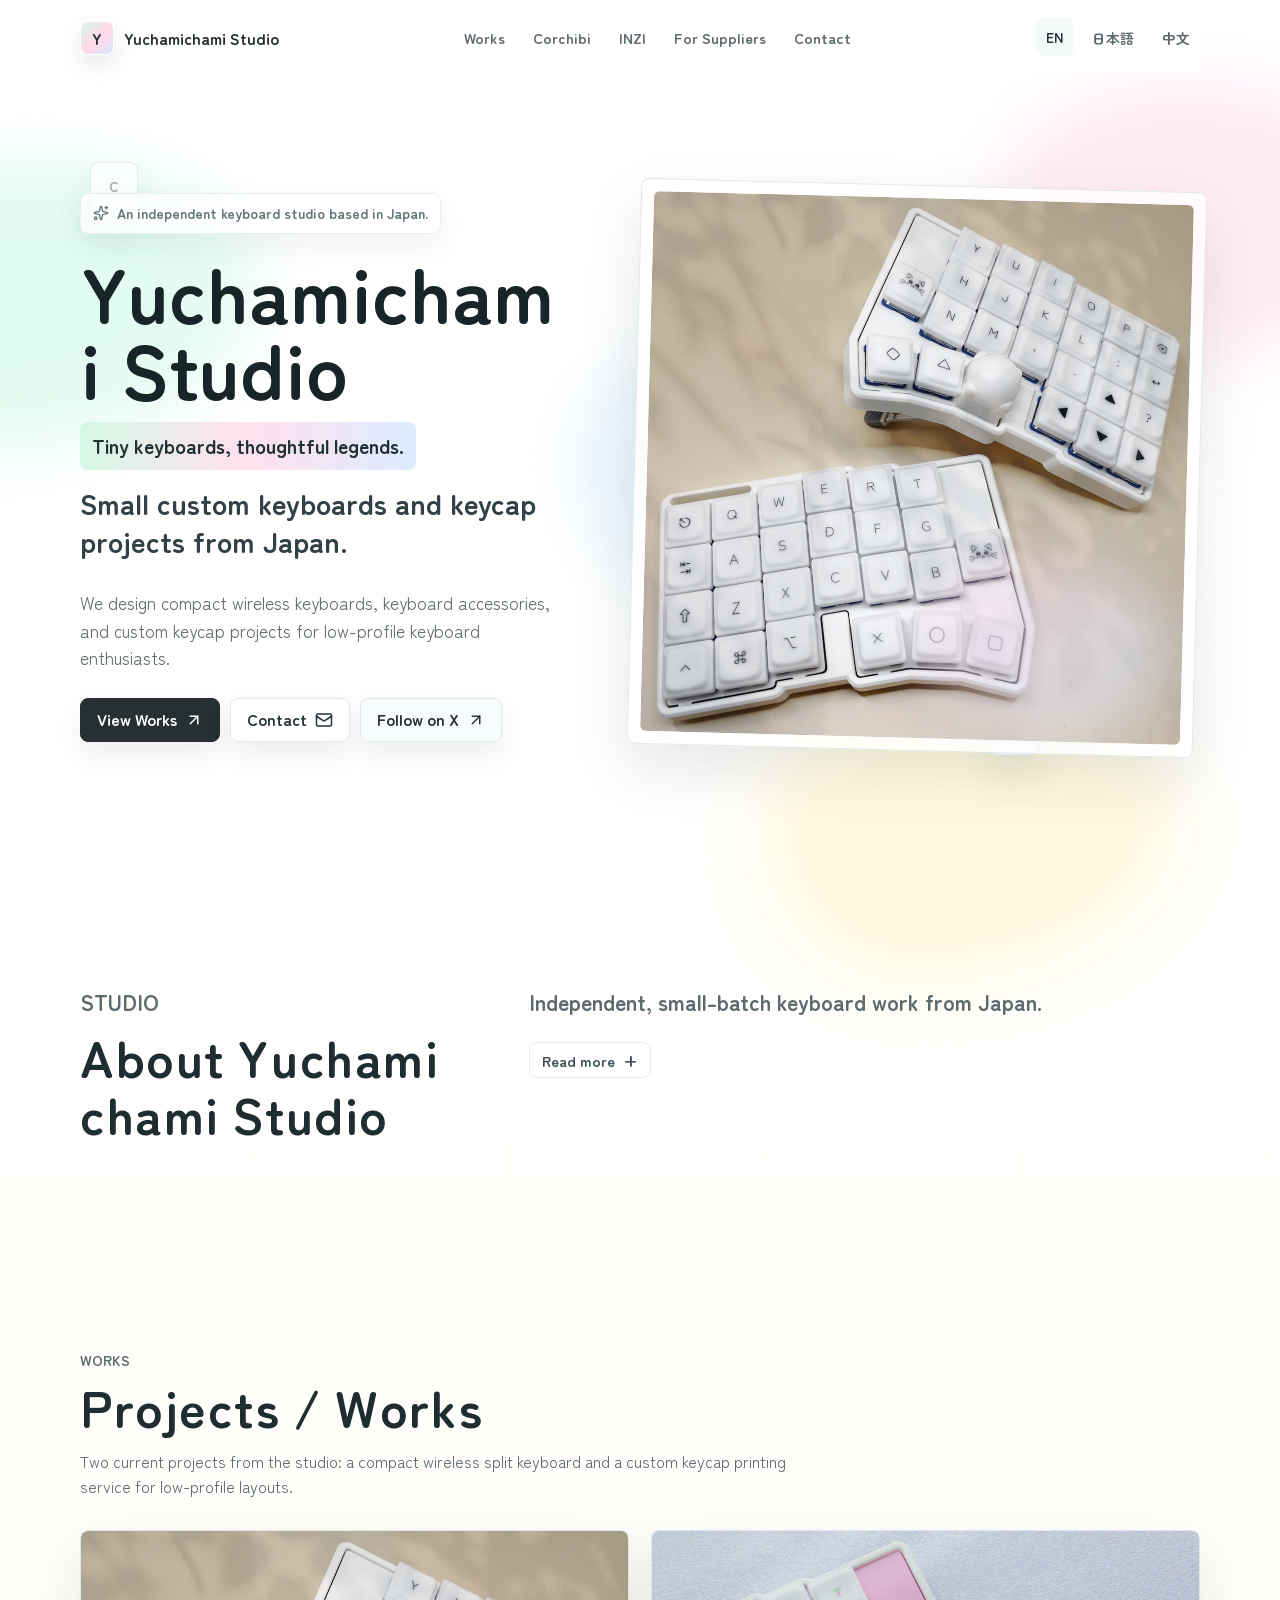
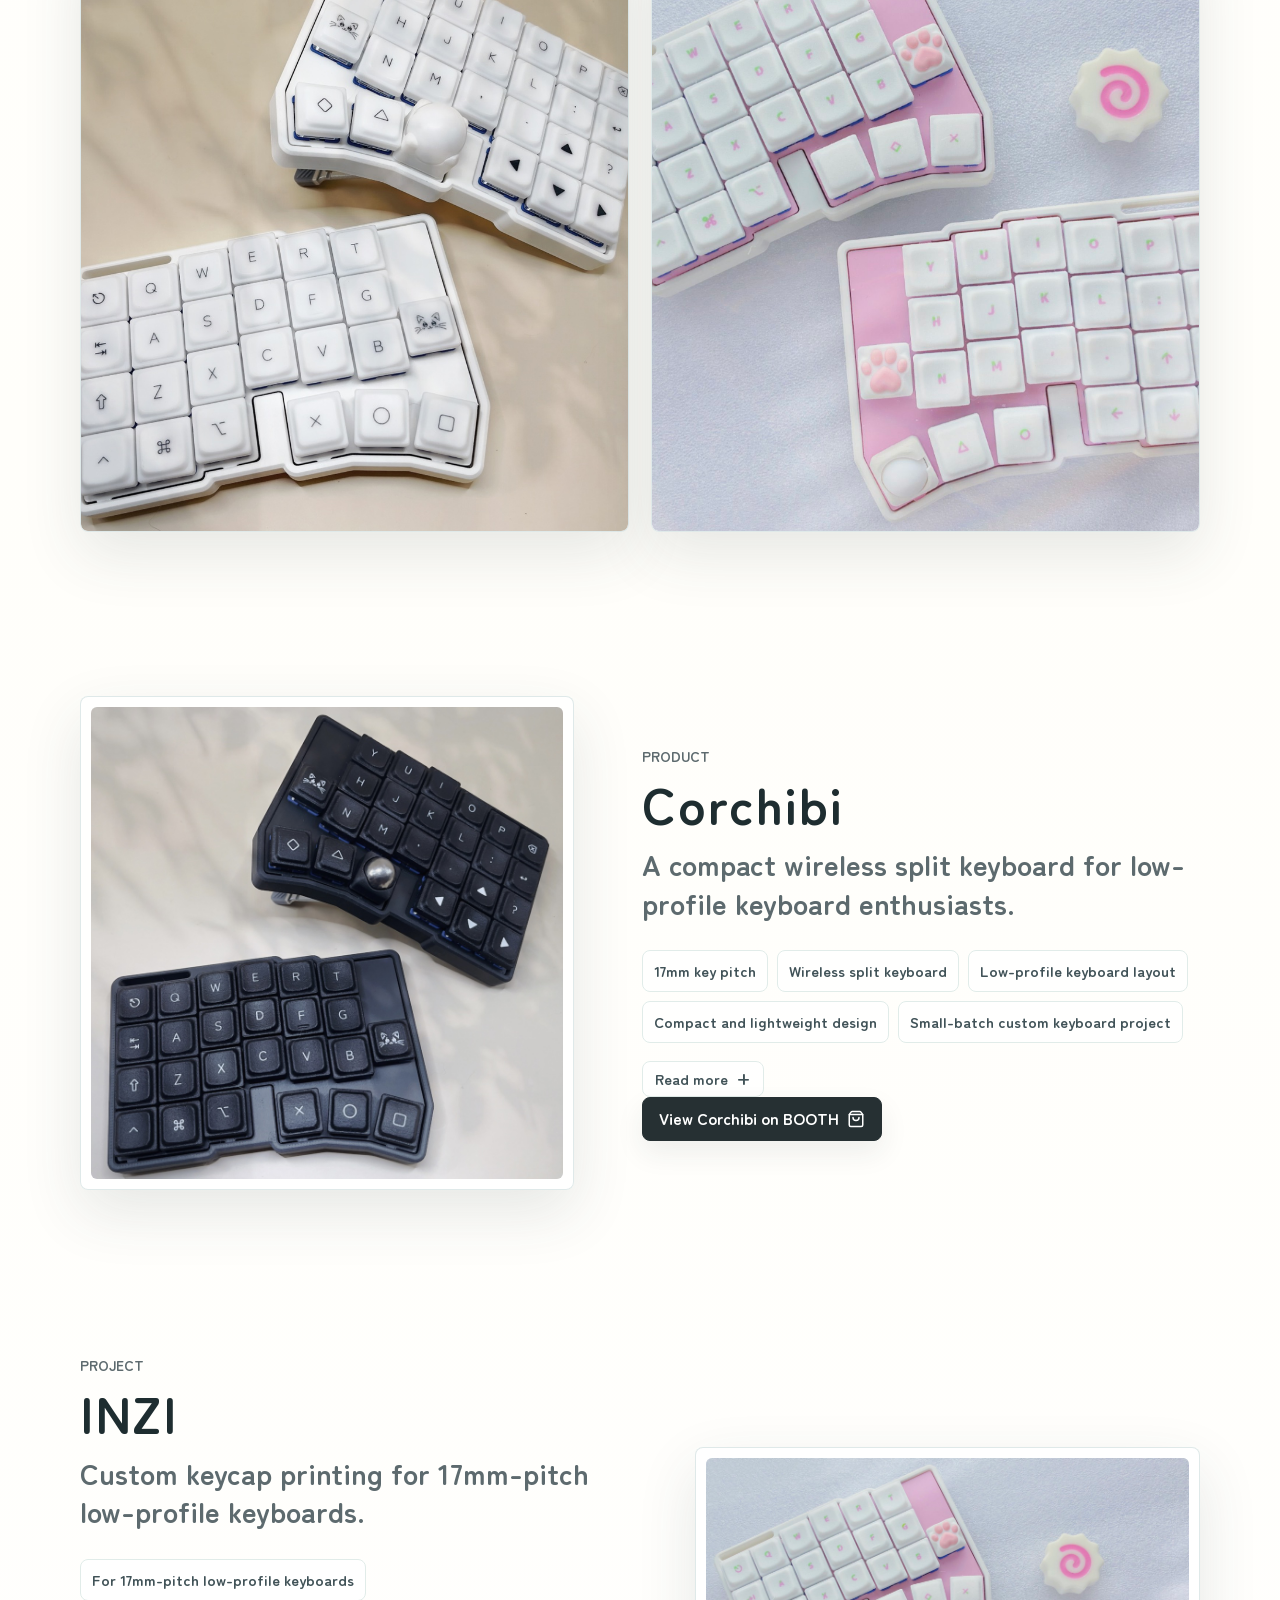
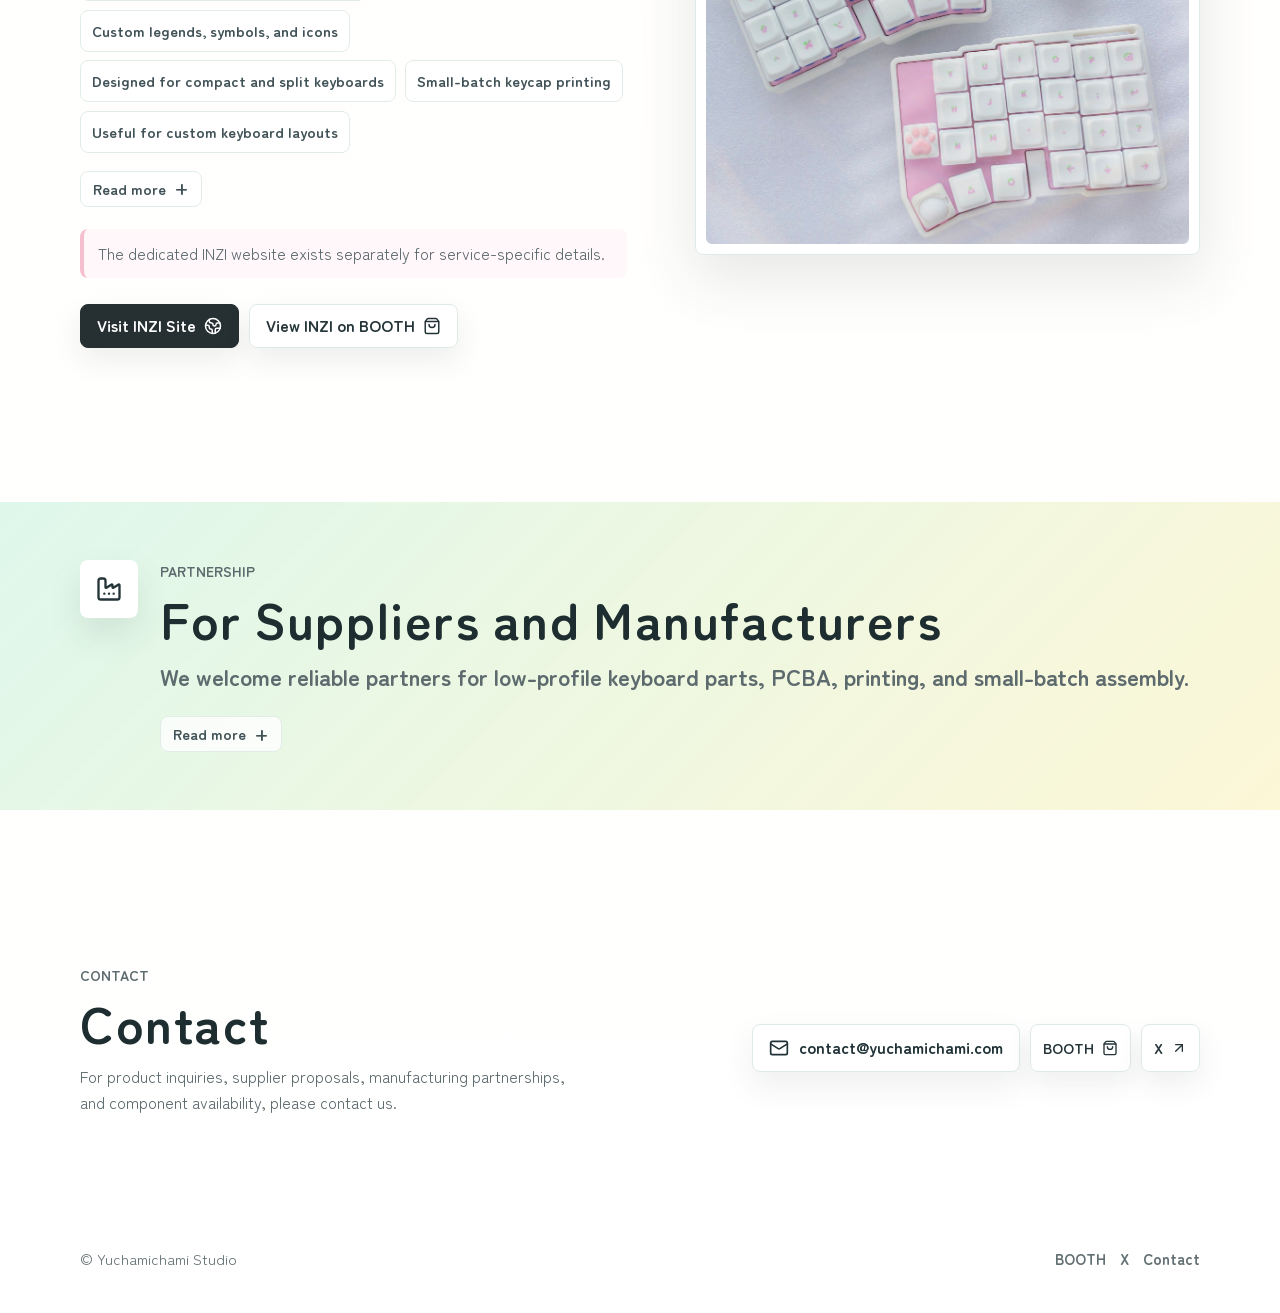
==== commit 2e03cc83: "Make typography more playful" ====
--- a/index.html
+++ b/index.html
@@ -19,8 +19,8 @@
     <link rel="alternate" hreflang="ja" href="https://yuchamichami.com/ja" />
     <link rel="alternate" hreflang="zh-Hans" href="https://yuchamichami.com/zh" />
     <title>Yuchamichami Studio</title>
-    <script type="module" crossorigin src="/assets/index-D91KlvTL.js"></script>
-    <link rel="stylesheet" crossorigin href="/assets/index-BTK3OE5U.css">
+    <script type="module" crossorigin src="/assets/index-DiK8sDpD.js"></script>
+    <link rel="stylesheet" crossorigin href="/assets/index-Yn5cr82-.css">
   </head>
 
   <body>
--- a/assets/index-Yn5cr82-.css
+++ b/assets/index-Yn5cr82-.css
@@ -0,0 +1 @@
+@font-face{font-family:Zen Maru Gothic;font-style:normal;font-display:swap;font-weight:400;src:url([data-uri]) format("woff2"),url([data-uri]) format("woff");unicode-range:U+ffd7,U+ffda-ffdc,U+ffe0-ffe2,U+ffe4,U+ffe6,U+ffe8-ffee,U+1f100-1f10c,U+1f110-1f16c,U+1f170-1f1ac,U+1f200-1f202,U+1f210-1f234}@font-face{font-family:Zen Maru Gothic;font-style:normal;font-display:swap;font-weight:400;src:url(/assets/zen-maru-gothic-3-400-normal-CQof5Iib.woff2) format("woff2"),url(/assets/zen-maru-gothic-3-400-normal-CDTgsqhc.woff) format("woff");unicode-range:U+fa10,U+fa12-fa6d,U+fb00-fb04,U+fe10-fe19,U+fe30-fe42,U+fe44-fe52,U+fe54-fe66,U+fe68-fe6b,U+ff02,U+ff04,U+ff07,U+ff51,U+ff5b,U+ff5d,U+ff5f-ff60,U+ff66,U+ff69,U+ff87,U+ffa1-ffbe,U+ffc2-ffc7,U+ffca-ffcf,U+ffd2-ffd6}@font-face{font-family:Zen Maru Gothic;font-style:normal;font-display:swap;font-weight:400;src:url([data-uri]) format("woff2"),url([data-uri]) format("woff");unicode-range:U+f92d-f959,U+f95b-f9f2,U+f9f4-fa0b,U+fa0e-fa0f}@font-face{font-family:Zen Maru Gothic;font-style:normal;font-display:swap;font-weight:400;src:url(/assets/zen-maru-gothic-5-400-normal-dmIZJC44.woff2) format("woff2"),url(/assets/zen-maru-gothic-5-400-normal-CtYYccu3.woff) format("woff");unicode-range:U+9e8b-9e8c,U+9e8e-9e8f,U+9e91-9e92,U+9e95-9e96,U+9e98,U+9e9b,U+9e9d-9e9e,U+9ea4-9ea5,U+9ea8-9eaa,U+9eac-9eb0,U+9eb3-9eb5,U+9eb8,U+9ebc-9ebf,U+9ec3,U+9ec6,U+9ec8,U+9ecb-9ecd,U+9ecf-9ed1,U+9ed4-9ed5,U+9ed8,U+9edb-9ee0,U+9ee4-9ee5,U+9ee7-9ee8,U+9eec-9ef2,U+9ef4-9ef9,U+9efb-9eff,U+9f02-9f03,U+9f07-9f09,U+9f0e-9f12,U+9f14-9f17,U+9f19-9f1b,U+9f1f-9f22,U+9f26,U+9f2a-9f2c,U+9f2f,U+9f31-9f32,U+9f34,U+9f37,U+9f39-9f3a,U+9f3c-9f3f,U+9f41,U+9f43-9f47,U+9f4a,U+9f4e-9f50,U+9f52-9f58,U+9f5a,U+9f5d-9f61,U+9f63,U+9f66-9f6a,U+9f6c-9f73,U+9f75-9f77,U+9f7a,U+9f7d,U+9f7f,U+9f8f-9f92,U+9f94-9f97,U+9f99,U+9f9c-9fa3,U+9fa5,U+9fb4,U+9fbc-9fc2,U+9fc4,U+9fc6,U+9fcc,U+f900-f92c}@font-face{font-family:Zen Maru Gothic;font-style:normal;font-display:swap;font-weight:400;src:url(/assets/zen-maru-gothic-6-400-normal-CnV_10XA.woff2) format("woff2"),url(/assets/zen-maru-gothic-6-400-normal-DOyW9FmE.woff) format("woff");unicode-range:U+9c3e,U+9c41,U+9c43-9c4a,U+9c4e-9c50,U+9c52-9c54,U+9c56,U+9c58,U+9c5a-9c61,U+9c63,U+9c65,U+9c67-9c6b,U+9c6d-9c6e,U+9c70,U+9c72,U+9c75-9c78,U+9c7a-9c7c,U+9ce6-9ce7,U+9ceb-9cec,U+9cf0,U+9cf2,U+9cf6-9cf7,U+9cf9,U+9d02-9d03,U+9d06-9d09,U+9d0b,U+9d0e,U+9d11-9d12,U+9d15,U+9d17-9d18,U+9d1b-9d1f,U+9d23,U+9d26,U+9d2a-9d2c,U+9d2f-9d30,U+9d32-9d34,U+9d3a,U+9d3c-9d3f,U+9d41-9d48,U+9d4a,U+9d50-9d54,U+9d59,U+9d5d-9d65,U+9d69-9d6c,U+9d6f-9d70,U+9d72-9d73,U+9d76-9d77,U+9d7a-9d7c,U+9d7e,U+9d83-9d84,U+9d86-9d87,U+9d89-9d8a,U+9d8d-9d8e,U+9d92-9d93,U+9d95-9d9a,U+9da1,U+9da4,U+9da9-9dac,U+9dae,U+9db1-9db2,U+9db5,U+9db8-9dbd,U+9dbf-9dc4,U+9dc6-9dc7,U+9dc9-9dca,U+9dcf,U+9dd3-9dd7,U+9dd9-9dda,U+9dde-9de0,U+9de3,U+9de5-9de7,U+9de9,U+9deb,U+9ded-9df0,U+9df3-9df4,U+9df8,U+9dfd-9dfe,U+9e02,U+9e07,U+9e0a,U+9e0d-9e0e,U+9e10-9e12,U+9e15-9e16,U+9e19-9e1f,U+9e75,U+9e79-9e7d,U+9e80-9e85,U+9e87-9e88}@font-face{font-family:Zen Maru Gothic;font-style:normal;font-display:swap;font-weight:400;src:url(/assets/zen-maru-gothic-7-400-normal-BFqmpplX.woff2) format("woff2"),url(/assets/zen-maru-gothic-7-400-normal-BBS_c28a.woff) format("woff");unicode-range:U+9ae5-9ae7,U+9ae9,U+9aeb-9aec,U+9aee-9aef,U+9af1-9af5,U+9af7,U+9af9-9afb,U+9afd,U+9aff-9b06,U+9b08-9b09,U+9b0b-9b0e,U+9b10,U+9b12,U+9b16,U+9b18-9b1d,U+9b1f-9b20,U+9b22-9b23,U+9b25-9b2f,U+9b32-9b35,U+9b37,U+9b39-9b3b,U+9b3d,U+9b43-9b44,U+9b48,U+9b4b-9b4f,U+9b51,U+9b55-9b58,U+9b5b,U+9b5e,U+9b61,U+9b63,U+9b65-9b66,U+9b68,U+9b6a-9b6f,U+9b72-9b79,U+9b7f-9b80,U+9b83-9b87,U+9b89-9b8b,U+9b8d,U+9b8f-9b94,U+9b96-9b97,U+9b9a,U+9b9d-9ba0,U+9ba6-9ba7,U+9ba9-9baa,U+9bac,U+9bb0-9bb2,U+9bb4,U+9bb7-9bb9,U+9bbb-9bbc,U+9bbe-9bc1,U+9bc6-9bc8,U+9bca,U+9bce-9bd2,U+9bd4,U+9bd7-9bd8,U+9bdd,U+9bdf,U+9be1-9be5,U+9be7,U+9bea-9beb,U+9bee-9bf3,U+9bf5,U+9bf7-9bfa,U+9bfd,U+9bff-9c00,U+9c02,U+9c04,U+9c06,U+9c08-9c0d,U+9c0f-9c16,U+9c18-9c1e,U+9c21-9c2a,U+9c2d-9c32,U+9c35-9c37,U+9c39-9c3a,U+9c3d}@font-face{font-family:Zen Maru Gothic;font-style:normal;font-display:swap;font-weight:400;src:url(/assets/zen-maru-gothic-8-400-normal-BvzSkzoQ.woff2) format("woff2"),url(/assets/zen-maru-gothic-8-400-normal-C-r-dxFz.woff) format("woff");unicode-range:U+98eb,U+98ed-98ee,U+98f0-98f1,U+98f3,U+98f6,U+9902,U+9907-9909,U+9911-9912,U+9914-9918,U+991a-9922,U+9924,U+9926-9927,U+992b-992c,U+992e,U+9931-9935,U+9939-993e,U+9940-9942,U+9945-9949,U+994b-994e,U+9950-9952,U+9954-9955,U+9958-9959,U+995b-995c,U+995e-9960,U+9963,U+9997-9998,U+999b,U+999d-999f,U+99a3,U+99a5-99a6,U+99a8,U+99ad-99ae,U+99b0-99b2,U+99b5,U+99b9-99ba,U+99bc-99bd,U+99bf,U+99c1,U+99c3,U+99c8-99c9,U+99d1,U+99d3-99d5,U+99d8-99df,U+99e1-99e2,U+99e7,U+99ea-99ee,U+99f0-99f2,U+99f4-99f5,U+99f8-99f9,U+99fb-99fe,U+9a01-9a05,U+9a08,U+9a0a-9a0c,U+9a0f-9a11,U+9a16,U+9a1a,U+9a1e,U+9a20,U+9a22-9a24,U+9a27,U+9a2b,U+9a2d-9a2e,U+9a31,U+9a33,U+9a35-9a38,U+9a3e,U+9a40-9a45,U+9a47,U+9a4a-9a4e,U+9a51-9a52,U+9a54-9a58,U+9a5b,U+9a5d,U+9a5f,U+9a62,U+9a64-9a65,U+9a69-9a6c,U+9aaa,U+9aac-9ab0,U+9ab2,U+9ab4-9ab7,U+9ab9,U+9abb-9ac1,U+9ac3,U+9ac6,U+9ac8,U+9ace-9ad3,U+9ad5-9ad7,U+9adb-9adc,U+9ade-9ae0,U+9ae2-9ae4}@font-face{font-family:Zen Maru Gothic;font-style:normal;font-display:swap;font-weight:400;src:url(/assets/zen-maru-gothic-9-400-normal-DyDupvGK.woff2) format("woff2"),url(/assets/zen-maru-gothic-9-400-normal-qMFnVKQR.woff) format("woff");unicode-range:U+971d,U+9721-9724,U+9728,U+972a,U+9730-9731,U+9733,U+9736,U+9738-9739,U+973b,U+973d-973e,U+9741-9744,U+9746-974a,U+974d-974f,U+9751,U+9755,U+9757-9758,U+975a-975c,U+9760-9761,U+9763-9764,U+9766-9768,U+976a-976b,U+976e,U+9771,U+9773,U+9776-977d,U+977f-9781,U+9785-9786,U+9789,U+978b,U+978f-9790,U+9795-9797,U+9799-979a,U+979c,U+979e-97a0,U+97a2-97a3,U+97a6,U+97a8,U+97ab-97ac,U+97ae,U+97b1-97b6,U+97b8-97ba,U+97bc,U+97be-97bf,U+97c1,U+97c3-97ce,U+97d0-97d1,U+97d4,U+97d7-97d9,U+97db-97de,U+97e0-97e1,U+97e4,U+97e6,U+97ed-97ef,U+97f1-97f2,U+97f4-97f8,U+97fa,U+9804,U+9807,U+980a,U+980c-980f,U+9814,U+9816-9817,U+9819-981a,U+981c,U+981e,U+9820-9821,U+9823-9826,U+982b,U+982e-9830,U+9832-9835,U+9837,U+9839,U+983d-983e,U+9844,U+9846-9847,U+984a-984b,U+984f,U+9851-9853,U+9856-9857,U+9859-985b,U+9862-9863,U+9865-9866,U+986a-986c,U+986f-9871,U+9873-9875,U+98aa-98ab,U+98ad-98ae,U+98b0-98b1,U+98b4,U+98b6-98b8,U+98ba-98bc,U+98bf,U+98c2-98c8,U+98cb-98cc,U+98ce,U+98dc,U+98de,U+98e0-98e1,U+98e3,U+98e5-98e7,U+98e9-98ea}@font-face{font-family:Zen Maru Gothic;font-style:normal;font-display:swap;font-weight:400;src:url(/assets/zen-maru-gothic-10-400-normal-CF28PtLj.woff2) format("woff2"),url(/assets/zen-maru-gothic-10-400-normal-CmNNVX-G.woff) format("woff");unicode-range:U+944a,U+944c,U+9452-9453,U+9455,U+9459-945c,U+945e-9463,U+9468,U+946a-946b,U+946d-9472,U+9475,U+9477,U+947c-947f,U+9481,U+9483-9485,U+9578-9579,U+957e-957f,U+9582,U+9584,U+9586-9588,U+958a,U+958c-958f,U+9592,U+9594,U+9596,U+9598-9599,U+959d-95a1,U+95a4,U+95a6-95a9,U+95ab-95ad,U+95b1,U+95b4,U+95b6,U+95b9-95bf,U+95c3,U+95c6,U+95c8-95cd,U+95d0-95d6,U+95d9-95da,U+95dc-95e2,U+95e4-95e6,U+95e8,U+961d-961e,U+9621-9622,U+9624-9626,U+9628,U+962c,U+962e-962f,U+9631,U+9633-9634,U+9637-963a,U+963c-963d,U+9641-9642,U+964b-964c,U+964f,U+9652,U+9654,U+9656-9658,U+965c-965f,U+9661,U+9666,U+966a,U+966c,U+966e,U+9672,U+9674,U+9677,U+967b-967c,U+967e-967f,U+9681-9684,U+9689,U+968b,U+968d,U+9691,U+9695-9698,U+969a,U+969d,U+969f,U+96a4-96aa,U+96ae-96b4,U+96b6,U+96b8-96bb,U+96bd,U+96c1,U+96c9-96cb,U+96cd-96ce,U+96d2,U+96d5-96d6,U+96d8-96da,U+96dc-96df,U+96e9,U+96ef,U+96f1,U+96f9-96fa,U+9702-9706,U+9708-9709,U+970d-970f,U+9711,U+9713-9714,U+9716,U+9719-971b}@font-face{font-family:Zen Maru Gothic;font-style:normal;font-display:swap;font-weight:400;src:url(/assets/zen-maru-gothic-11-400-normal-BJJLM63J.woff2) format("woff2"),url(/assets/zen-maru-gothic-11-400-normal-DMDB0rCu.woff) format("woff");unicode-range:U+92bc-92bd,U+92bf-92c3,U+92c5-92c8,U+92cb-92d0,U+92d2-92d3,U+92d5,U+92d7-92d9,U+92dc-92dd,U+92df-92e1,U+92e3-92e5,U+92e7-92ea,U+92ec,U+92ee,U+92f0,U+92f2,U+92f7-92fb,U+92ff-9300,U+9302,U+9304,U+9308,U+930d,U+930f-9311,U+9314-9315,U+9318-931a,U+931c-931f,U+9321-9325,U+9327-932b,U+932e,U+9333-9337,U+933a-933b,U+9344,U+9347-934a,U+934d,U+9350-9352,U+9354-9358,U+935a,U+935c,U+935e,U+9360,U+9364-9365,U+9367,U+9369-936d,U+936f-9371,U+9373-9374,U+9376,U+937a,U+937d-9382,U+9388,U+938a-938b,U+938d,U+938f,U+9392,U+9394-9395,U+9397-9398,U+939a-939b,U+939e,U+93a1,U+93a3-93a4,U+93a6,U+93a8-93a9,U+93ab-93ad,U+93b0,U+93b4-93b6,U+93b9-93bb,U+93c1,U+93c3-93cd,U+93d0-93d1,U+93d3,U+93d6-93d9,U+93dc-93df,U+93e2,U+93e4-93e8,U+93f1,U+93f5,U+93f7-93fb,U+93fd,U+9401-9404,U+9407-9409,U+940d-9410,U+9413-9417,U+9419-941a,U+941f,U+9421,U+942b,U+942e-942f,U+9431-9434,U+9436,U+9438,U+943a-943b,U+943d,U+943f,U+9441,U+9443-9445,U+9448}@font-face{font-family:Zen Maru Gothic;font-style:normal;font-display:swap;font-weight:400;src:url(/assets/zen-maru-gothic-12-400-normal-DAuEC3fn.woff2) format("woff2"),url(/assets/zen-maru-gothic-12-400-normal-BN-5a0O1.woff) format("woff");unicode-range:U+9143,U+9146-914c,U+914f,U+9153,U+9156-915b,U+9161,U+9163-9165,U+9167,U+9169,U+916d,U+9172-9174,U+9179-917b,U+9181-9183,U+9185-9187,U+9189-918b,U+918e,U+9191,U+9193-9195,U+9197-9198,U+919e,U+91a1-91a2,U+91a6,U+91a8,U+91aa-91b6,U+91ba-91bd,U+91bf-91c6,U+91c9,U+91cb,U+91d0,U+91d3-91d4,U+91d6-91d7,U+91d9-91db,U+91de-91df,U+91e1,U+91e4-91e6,U+91e9-91ea,U+91ec-91f1,U+91f5-91f7,U+91f9,U+91fb-91fd,U+91ff-9201,U+9204-9207,U+9209-920a,U+920c,U+920e,U+9210-9218,U+921c-921e,U+9223-9226,U+9228-9229,U+922c,U+922e-9230,U+9233,U+9235-923a,U+923c,U+923e-9240,U+9242-9243,U+9245-924b,U+924d-9251,U+9256-925a,U+925c-925e,U+9260-9261,U+9264-9269,U+926e-9270,U+9275-9279,U+927b-927f,U+9288-928a,U+928d-928e,U+9291-9293,U+9295-9297,U+9299,U+929b-929c,U+929f-92a0,U+92a4-92a5,U+92a7-92a8,U+92ab,U+92af,U+92b2-92b3,U+92b6-92bb}@font-face{font-family:Zen Maru Gothic;font-style:normal;font-display:swap;font-weight:400;src:url(/assets/zen-maru-gothic-13-400-normal-Dh-hcfSr.woff2) format("woff2"),url(/assets/zen-maru-gothic-13-400-normal-BKhK_wTQ.woff) format("woff");unicode-range:U+8f52-8f55,U+8f57-8f58,U+8f5c-8f5e,U+8f61-8f66,U+8f9c-8f9d,U+8f9f-8fa2,U+8fa4-8fa8,U+8fad-8faf,U+8fb4-8fb8,U+8fbe,U+8fc0-8fc2,U+8fc6,U+8fc8,U+8fca-8fcb,U+8fcd,U+8fd0,U+8fd2-8fd3,U+8fd5,U+8fda,U+8fe0,U+8fe2-8fe5,U+8fe8-8fea,U+8fed-8fef,U+8ff1,U+8ff4-8ff6,U+8ff8-8ffb,U+8ffe,U+9002,U+9004-9005,U+9008,U+900b-900e,U+9011,U+9013,U+9015-9016,U+9018,U+901b,U+901e,U+9021,U+9027-902a,U+902c-902d,U+902f,U+9033-9037,U+9039,U+903c,U+903e-903f,U+9041,U+9043-9044,U+9049,U+904c,U+904f-9052,U+9056,U+9058,U+905b-905e,U+9062,U+9066-9068,U+906c,U+906f-9070,U+9072,U+9074,U+9076,U+9079,U+9080-9083,U+9085,U+9087-9088,U+908b-908c,U+908e-9090,U+9095,U+9097-9099,U+909b,U+90a0-90a2,U+90a5,U+90a8,U+90af-90b6,U+90bd-90be,U+90c3-90c5,U+90c7-90c9,U+90cc,U+90d2,U+90d5,U+90d7-90d9,U+90db-90df,U+90e2,U+90e4-90e5,U+90eb,U+90ef-90f0,U+90f2,U+90f4,U+90f6,U+90fe-9100,U+9102,U+9104-9106,U+9108,U+910d,U+9110,U+9112,U+9114-911a,U+911c,U+911e,U+9120,U+9122-9123,U+9125,U+9127,U+9129,U+912d-9132,U+9134,U+9136-9137,U+9139-913a,U+913c-913d}@font-face{font-family:Zen Maru Gothic;font-style:normal;font-display:swap;font-weight:400;src:url(/assets/zen-maru-gothic-14-400-normal-mYXPWEqu.woff2) format("woff2"),url(/assets/zen-maru-gothic-14-400-normal-DamfimbZ.woff) format("woff");unicode-range:U+8dc0,U+8dc2,U+8dc5-8dc8,U+8dca-8dcc,U+8dce-8dcf,U+8dd1,U+8dd4-8dd7,U+8dd9-8ddb,U+8ddf,U+8de3-8de5,U+8de7,U+8dea-8dec,U+8df0-8df2,U+8df4,U+8dfc-8dfd,U+8dff,U+8e01,U+8e04-8e06,U+8e08-8e09,U+8e0b-8e0c,U+8e10-8e11,U+8e14,U+8e16,U+8e1d-8e23,U+8e26-8e27,U+8e30-8e31,U+8e33-8e39,U+8e3d,U+8e40-8e42,U+8e44,U+8e47-8e50,U+8e54-8e55,U+8e59,U+8e5b-8e64,U+8e69,U+8e6c-8e6d,U+8e6f-8e72,U+8e75-8e77,U+8e79-8e7c,U+8e81-8e85,U+8e89,U+8e8b,U+8e90-8e95,U+8e98-8e9b,U+8e9d-8e9e,U+8ea1-8ea2,U+8ea7,U+8ea9-8eaa,U+8eac-8eb1,U+8eb3,U+8eb5-8eb6,U+8eba-8ebb,U+8ebe,U+8ec0-8ec1,U+8ec3-8ec8,U+8ecb,U+8ecf,U+8ed1,U+8ed4,U+8edb-8edc,U+8ee3,U+8ee8,U+8eeb,U+8eed-8eee,U+8ef0-8ef1,U+8ef7,U+8ef9-8efc,U+8efe,U+8f00,U+8f02,U+8f05,U+8f07-8f08,U+8f0a,U+8f0f-8f10,U+8f12-8f13,U+8f15-8f19,U+8f1b-8f1c,U+8f1e-8f21,U+8f23,U+8f25-8f28,U+8f2b-8f2f,U+8f33-8f37,U+8f39-8f3b,U+8f3e,U+8f40-8f43,U+8f45-8f47,U+8f49-8f4a,U+8f4c-8f4f,U+8f51}@font-face{font-family:Zen Maru Gothic;font-style:normal;font-display:swap;font-weight:400;src:url(/assets/zen-maru-gothic-15-400-normal-BSrSl0Jq.woff2) format("woff2"),url(/assets/zen-maru-gothic-15-400-normal-BAk6HPEm.woff) format("woff");unicode-range:U+8b2d,U+8b30,U+8b37,U+8b3c,U+8b3e,U+8b41-8b46,U+8b48-8b49,U+8b4c-8b4f,U+8b51-8b54,U+8b56,U+8b59,U+8b5b,U+8b5e-8b5f,U+8b63,U+8b69,U+8b6b-8b6d,U+8b6f,U+8b71,U+8b74,U+8b76,U+8b78-8b79,U+8b7c-8b81,U+8b84-8b85,U+8b8a-8b8f,U+8b92-8b96,U+8b99-8b9a,U+8b9c-8ba0,U+8c38-8c3a,U+8c3d-8c3f,U+8c41,U+8c45,U+8c47-8c49,U+8c4b-8c4c,U+8c4e-8c51,U+8c53-8c55,U+8c57-8c59,U+8c5b,U+8c5d,U+8c62-8c64,U+8c66,U+8c68-8c69,U+8c6b-8c6d,U+8c73,U+8c75-8c76,U+8c78,U+8c7a-8c7c,U+8c7e,U+8c82,U+8c85-8c87,U+8c89-8c8b,U+8c8d-8c8e,U+8c90,U+8c92-8c94,U+8c98-8c99,U+8c9b-8c9c,U+8c9f,U+8ca4,U+8cad-8cae,U+8cb2-8cb3,U+8cb6,U+8cb9-8cba,U+8cbd,U+8cc1-8cc2,U+8cc4-8cc6,U+8cc8-8cc9,U+8ccb,U+8ccd-8ccf,U+8cd2,U+8cd5-8cd6,U+8cd9-8cda,U+8cdd,U+8ce1,U+8ce3-8ce4,U+8ce6,U+8ce8,U+8cec,U+8cef-8cf2,U+8cf4-8cf5,U+8cf7-8cf8,U+8cfa-8cfb,U+8cfd-8cff,U+8d01,U+8d03-8d04,U+8d07,U+8d09-8d0b,U+8d0d-8d10,U+8d12-8d14,U+8d16-8d17,U+8d1b-8d1d,U+8d65,U+8d67,U+8d69,U+8d6b-8d6e,U+8d71,U+8d73,U+8d76,U+8d7f,U+8d81-8d82,U+8d84,U+8d88,U+8d8d,U+8d90-8d91,U+8d95,U+8d99,U+8d9e-8da0,U+8da6,U+8da8,U+8dab-8dac,U+8daf,U+8db2,U+8db5,U+8db7,U+8db9-8dbc,U+8dbe}@font-face{font-family:Zen Maru Gothic;font-style:normal;font-display:swap;font-weight:400;src:url(/assets/zen-maru-gothic-16-400-normal-D3R9fETJ.woff2) format("woff2"),url(/assets/zen-maru-gothic-16-400-normal-DGcAJQdv.woff) format("woff");unicode-range:U+8973-8975,U+8977,U+897a-897e,U+8980,U+8983,U+8988-898a,U+898d,U+8990,U+8993-8995,U+8998,U+899b-899c,U+899f-89a1,U+89a5-89a6,U+89a9,U+89ac,U+89af-89b0,U+89b2,U+89b4-89b7,U+89ba,U+89bc-89bd,U+89bf-89c1,U+89d4-89d8,U+89da,U+89dc-89dd,U+89e5,U+89e7,U+89e9,U+89eb,U+89ed,U+89f1,U+89f3-89f4,U+89f6,U+89f8-89f9,U+89fd,U+89ff,U+8a01,U+8a04-8a05,U+8a07,U+8a0c,U+8a0f-8a12,U+8a14-8a16,U+8a1b,U+8a1d-8a1e,U+8a20-8a22,U+8a24-8a26,U+8a2b-8a2c,U+8a2f,U+8a35-8a37,U+8a3b,U+8a3d-8a3e,U+8a40-8a41,U+8a43,U+8a45-8a49,U+8a4d-8a4e,U+8a51-8a54,U+8a56-8a58,U+8a5b-8a5d,U+8a61-8a62,U+8a65,U+8a67,U+8a6c-8a6d,U+8a75-8a77,U+8a79-8a7c,U+8a7e-8a80,U+8a82-8a86,U+8a8b,U+8a8f-8a92,U+8a96-8a97,U+8a99-8a9a,U+8a9f,U+8aa1,U+8aa3,U+8aa5-8aaa,U+8aae-8aaf,U+8ab3,U+8ab6-8ab7,U+8abb-8abc,U+8abe,U+8ac2-8ac4,U+8ac6,U+8ac8-8aca,U+8acc-8acd,U+8ad0-8ad1,U+8ad3-8ad5,U+8ad7,U+8ada-8ae2,U+8ae4,U+8ae7,U+8aeb-8aec,U+8aee,U+8af0-8af1,U+8af3-8af7,U+8afa,U+8afc,U+8aff,U+8b01-8b02,U+8b04-8b07,U+8b0a-8b0d,U+8b0f-8b11,U+8b14,U+8b16,U+8b1a,U+8b1c,U+8b1e-8b20,U+8b26,U+8b28,U+8b2b-8b2c}@font-face{font-family:Zen Maru Gothic;font-style:normal;font-display:swap;font-weight:400;src:url(/assets/zen-maru-gothic-17-400-normal-DvoWo9j3.woff2) format("woff2"),url(/assets/zen-maru-gothic-17-400-normal-Ba2POQ4G.woff) format("woff");unicode-range:U+87e2-87e6,U+87ea-87ed,U+87ef,U+87f1,U+87f3,U+87f5-87f8,U+87fa-87fb,U+87fe-87ff,U+8801,U+8803,U+8805-8807,U+8809-880b,U+880d-8816,U+8818-881c,U+881e-881f,U+8821-8822,U+8827-8828,U+882d-882e,U+8830-8832,U+8835-8836,U+8839-883c,U+8841-8845,U+8848-884b,U+884d-884e,U+8851-8852,U+8855-8856,U+8858-885a,U+885c,U+885e-8860,U+8862,U+8864,U+8869,U+886b,U+886e-886f,U+8871-8872,U+8875,U+8877,U+8879,U+887b,U+887d-887e,U+8880-8882,U+8888,U+888d,U+8892,U+8897-889c,U+889e-88a0,U+88a2,U+88a4,U+88a8,U+88aa,U+88ae,U+88b0-88b1,U+88b5,U+88b7,U+88ba,U+88bc-88c0,U+88c3-88c4,U+88c6,U+88ca-88ce,U+88d1-88d4,U+88d8-88d9,U+88db,U+88dd-88e1,U+88e7-88e8,U+88ef-88f2,U+88f4-88f5,U+88f7,U+88f9,U+88fc,U+8901-8902,U+8904,U+8906,U+890a,U+890c-890f,U+8913,U+8915-8916,U+8918-891a,U+891c-891e,U+8920,U+8925-8928,U+892a-892b,U+8930-8932,U+8935-893b,U+893e,U+8940-8946,U+8949,U+894c-894d,U+894f,U+8952,U+8956-8957,U+895a-895c,U+895e,U+8960-8964,U+8966,U+896a-896b,U+896d-8970}@font-face{font-family:Zen Maru Gothic;font-style:normal;font-display:swap;font-weight:400;src:url(/assets/zen-maru-gothic-18-400-normal-6jTpK34a.woff2) format("woff2"),url(/assets/zen-maru-gothic-18-400-normal-BVMLTvVW.woff) format("woff");unicode-range:U+8655-8659,U+865b,U+865d-8664,U+8667,U+8669,U+866c,U+866f,U+8671,U+8675-8677,U+867a-867b,U+867d,U+8687-8689,U+868b-868d,U+8691,U+8693,U+8695-8696,U+8698,U+869a,U+869c-869d,U+86a1,U+86a3-86a4,U+86a6-86ab,U+86ad,U+86af-86b1,U+86b3-86b9,U+86bf-86c1,U+86c3-86c6,U+86c9,U+86cb,U+86ce,U+86d1-86d2,U+86d4-86d5,U+86d7,U+86da,U+86dc,U+86de-86e0,U+86e3-86e7,U+86e9,U+86ec-86ed,U+86ef,U+86f8-86fe,U+8700,U+8703-870b,U+870d-8714,U+8719-871a,U+871e-871f,U+8721-8723,U+8725,U+8728-8729,U+872e-872f,U+8731-8732,U+8734,U+8737,U+8739-8740,U+8743,U+8745,U+8749,U+874b-874e,U+8751,U+8753,U+8755,U+8757-8759,U+875d,U+875f-8761,U+8763-8766,U+8768,U+876a,U+876e-876f,U+8771-8772,U+8774,U+8778,U+877b-877c,U+877f,U+8782-8789,U+878b-878c,U+878e,U+8790,U+8793,U+8795,U+8797-8799,U+879e-87a0,U+87a2-87a3,U+87a7,U+87ab-87af,U+87b1,U+87b3,U+87b5,U+87bb,U+87bd-87c1,U+87c4,U+87c6-87cb,U+87ce,U+87d0,U+87d2,U+87d5-87d6,U+87d9-87da,U+87dc,U+87df-87e0}@font-face{font-family:Zen Maru Gothic;font-style:normal;font-display:swap;font-weight:400;src:url(/assets/zen-maru-gothic-19-400-normal-mcHMYQhG.woff2) format("woff2"),url(/assets/zen-maru-gothic-19-400-normal-Dyj0Ua5X.woff) format("woff");unicode-range:U+84b4,U+84b9-84bb,U+84bd-84c2,U+84c6-84ca,U+84cc-84d1,U+84d3,U+84d6,U+84d9-84da,U+84dc,U+84e7,U+84ea,U+84ec,U+84ef-84f2,U+84f4,U+84f7,U+84fa-84fd,U+84ff-8500,U+8502-8503,U+8506-8507,U+850c,U+850e,U+8510,U+8514-8515,U+8517-8518,U+851a-851c,U+851e-851f,U+8521-8525,U+8527,U+852a-852c,U+852f,U+8532-8534,U+8536,U+853e-8541,U+8543,U+8546,U+8548,U+854a-854b,U+854f-8553,U+8555-855a,U+855c-8564,U+8569-856b,U+856d,U+856f,U+8577,U+8579-857b,U+857d-8581,U+8585-8586,U+8588-858c,U+858f-8591,U+8593,U+8597-8598,U+859b-859d,U+859f-85a0,U+85a2,U+85a4-85a5,U+85a7-85a8,U+85ad-85b0,U+85b4,U+85b6-85ba,U+85bc-85bf,U+85c1-85c2,U+85c7,U+85c9-85cb,U+85ce-85d0,U+85d5,U+85d8-85da,U+85dc,U+85df-85e1,U+85e5-85e6,U+85e8,U+85ed,U+85f3-85f4,U+85f6-85f7,U+85f9-85fa,U+85fc,U+85fe-8600,U+8602,U+8604-8606,U+860a-860b,U+860d-860e,U+8610-8613,U+8616-861b,U+861e,U+8621-8622,U+8624,U+8627,U+8629,U+862f-8630,U+8636,U+8638-863a,U+863c-863d,U+863f-8642,U+8646,U+864d,U+8652-8654}@font-face{font-family:Zen Maru Gothic;font-style:normal;font-display:swap;font-weight:400;src:url(/assets/zen-maru-gothic-20-400-normal-B3vUIspM.woff2) format("woff2"),url(/assets/zen-maru-gothic-20-400-normal-d_ld2a0K.woff) format("woff");unicode-range:U+82e8,U+82ea,U+82ed,U+82ef,U+82f3-82f4,U+82f6-82f7,U+82f9,U+82fb,U+82fd-82fe,U+8300-8301,U+8303,U+8306-8308,U+830a-830c,U+8316-8318,U+831b,U+831d-831f,U+8321-8323,U+832b-8335,U+8337,U+833a,U+833c-833d,U+8340,U+8342-8347,U+834a,U+834d-8351,U+8353-8357,U+835a,U+8362-8363,U+8370,U+8373,U+8375,U+8378,U+837c-837d,U+837f-8380,U+8382,U+8384-8387,U+838a,U+838d-838e,U+8392-8396,U+8398-83a0,U+83a2,U+83a6-83ad,U+83b1,U+83b5,U+83bd-83c1,U+83c7,U+83c9,U+83ce-83d1,U+83d4,U+83d6,U+83d8,U+83dd,U+83df-83e1,U+83e5,U+83e8,U+83ea-83eb,U+83f0,U+83f2,U+83f4,U+83f6-83f9,U+83fb-83fd,U+8401,U+8403-8404,U+8406-8407,U+840a-840b,U+840d,U+840f,U+8411,U+8413,U+8415,U+8417,U+8419,U+8420,U+8422,U+842a,U+842f,U+8431,U+8435,U+8438-8439,U+843c,U+8445-8448,U+844a,U+844d-844f,U+8451-8452,U+8456,U+8458-845a,U+845c,U+845f-8462,U+8464-8467,U+8469-846b,U+846d-8470,U+8473-8474,U+8476-847a,U+847c-847d,U+8481-8482,U+8484-8485,U+848b,U+8490,U+8492-8493,U+8495,U+8497,U+849c,U+849e-849f,U+84a1,U+84a6,U+84a8-84aa,U+84ad,U+84af,U+84b1}@font-face{font-family:Zen Maru Gothic;font-style:normal;font-display:swap;font-weight:400;src:url(/assets/zen-maru-gothic-21-400-normal-Qqh_Ld6e.woff2) format("woff2"),url(/assets/zen-maru-gothic-21-400-normal-9ByT4zya.woff) format("woff");unicode-range:U+814a,U+814c,U+8151-8153,U+8157,U+815f-8161,U+8165-8169,U+816d-816f,U+8171,U+8173-8174,U+8177,U+8180-8186,U+8188,U+818a-818b,U+818e,U+8190,U+8193,U+8195-8196,U+8198,U+819b,U+819e,U+81a0,U+81a2,U+81a4,U+81a9,U+81ae,U+81b0,U+81b2,U+81b4-81b5,U+81b8,U+81ba-81bb,U+81bd-81be,U+81c0-81c3,U+81c5-81c6,U+81c8-81cb,U+81cd-81cf,U+81d1,U+81d5-81db,U+81dd-81e1,U+81e4-81e5,U+81e7,U+81eb-81ec,U+81ef-81f2,U+81f5-81f6,U+81f8-81fb,U+81fd-8205,U+8209-820b,U+820d,U+820f,U+8212-8214,U+8216,U+8219-821d,U+8221-8222,U+8228-8229,U+822b,U+822e,U+8232-8235,U+8237-8238,U+823a,U+823c,U+8240,U+8243-8246,U+8249,U+824b,U+824e-824f,U+8251,U+8256-825a,U+825c-825d,U+825f-8260,U+8262-8264,U+8267-8268,U+826a-826b,U+826d-826e,U+8271,U+8274,U+8277,U+8279,U+827b,U+827d-8281,U+8283-8284,U+8287,U+8289-828a,U+828d-828e,U+8291-8294,U+8296,U+8298-829b,U+829f-82a1,U+82a3-82a4,U+82a7-82ac,U+82ae,U+82b0,U+82b2,U+82b4,U+82b7,U+82ba-82bc,U+82be-82bf,U+82c5-82c6,U+82d0,U+82d2-82d3,U+82d5,U+82d9-82da,U+82dc,U+82de-82e4,U+82e7}@font-face{font-family:Zen Maru Gothic;font-style:normal;font-display:swap;font-weight:400;src:url(/assets/zen-maru-gothic-22-400-normal-1Yv63t5B.woff2) format("woff2"),url(/assets/zen-maru-gothic-22-400-normal-CR-1JrRG.woff) format("woff");unicode-range:U+7f77-7f79,U+7f7d-7f80,U+7f82-7f83,U+7f86-7f88,U+7f8b-7f8d,U+7f8f-7f91,U+7f94,U+7f96-7f97,U+7f9a,U+7f9c-7f9d,U+7fa1-7fa3,U+7fa6,U+7faa,U+7fad-7faf,U+7fb2,U+7fb4,U+7fb6,U+7fb8-7fb9,U+7fbc,U+7fbf-7fc0,U+7fc3,U+7fc5-7fc6,U+7fc8,U+7fca,U+7fce-7fcf,U+7fd5,U+7fdb,U+7fdf,U+7fe1,U+7fe3,U+7fe5-7fe6,U+7fe8-7fe9,U+7feb-7fec,U+7fee-7ff0,U+7ff2-7ff3,U+7ff9-7ffa,U+7ffd-7fff,U+8002,U+8004,U+8006-8008,U+800a-800f,U+8011-8014,U+8016,U+8018-8019,U+801c-8021,U+8024,U+8026,U+8028,U+802c,U+802e,U+8030,U+8034-8035,U+8037,U+8039-8040,U+8043-8044,U+8046,U+804a,U+8052,U+8058,U+805a,U+805f-8060,U+8062,U+8064,U+8066,U+8068,U+806d,U+806f-8073,U+8075-8076,U+8079,U+807b,U+807d-8081,U+8084-8088,U+808b,U+808e,U+8093,U+8099-809a,U+809c,U+809e,U+80a4,U+80a6-80a7,U+80ab-80ad,U+80b1,U+80b8-80b9,U+80c4-80c5,U+80c8,U+80ca,U+80cd,U+80cf,U+80d2,U+80d4-80db,U+80dd,U+80e0,U+80e4-80e6,U+80ed-80f3,U+80f5-80f7,U+80f9-80fc,U+80fe,U+8101,U+8103,U+8109,U+810b,U+810d,U+8116-8118,U+811b-811c,U+811e,U+8120,U+8123-8124,U+8127,U+8129,U+812b-812c,U+812f-8130,U+8135,U+8139-813a,U+813c-813e,U+8141,U+8145-8147}@font-face{font-family:Zen Maru Gothic;font-style:normal;font-display:swap;font-weight:400;src:url(/assets/zen-maru-gothic-23-400-normal-CfVTl3_G.woff2) format("woff2"),url(/assets/zen-maru-gothic-23-400-normal-BMftE2c3.woff) format("woff");unicode-range:U+7d57,U+7d59-7d5d,U+7d63,U+7d65,U+7d67,U+7d6a,U+7d6e,U+7d70,U+7d72-7d73,U+7d78,U+7d7a-7d7b,U+7d7d,U+7d7f,U+7d81-7d83,U+7d85-7d86,U+7d88-7d89,U+7d8b-7d8d,U+7d8f,U+7d91,U+7d93,U+7d96-7d97,U+7d9b-7da0,U+7da2-7da3,U+7da6-7da7,U+7daa-7dac,U+7dae-7db0,U+7db3,U+7db5-7db9,U+7dbd,U+7dc0,U+7dc2-7dc7,U+7dcc-7dce,U+7dd0,U+7dd5-7dd9,U+7ddc-7dde,U+7de1-7de6,U+7dea-7ded,U+7df1-7df2,U+7df5-7df6,U+7df9-7dfa,U+7e00,U+7e05,U+7e08-7e0b,U+7e10-7e12,U+7e15,U+7e17,U+7e1c-7e1d,U+7e1f-7e23,U+7e27-7e28,U+7e2c-7e2d,U+7e2f,U+7e31-7e33,U+7e35-7e37,U+7e39-7e3b,U+7e3d,U+7e3f,U+7e43-7e48,U+7e4e,U+7e50,U+7e52,U+7e56,U+7e58-7e5a,U+7e5d-7e5f,U+7e61-7e62,U+7e65-7e67,U+7e69-7e6b,U+7e6d-7e6f,U+7e73,U+7e75,U+7e78-7e79,U+7e7b-7e7f,U+7e81-7e83,U+7e86-7e8a,U+7e8c-7e8e,U+7e90-7e96,U+7e98,U+7e9a-7e9f,U+7f38,U+7f3a-7f3f,U+7f43-7f45,U+7f47,U+7f4c-7f50,U+7f52-7f55,U+7f58,U+7f5b-7f5d,U+7f5f,U+7f61,U+7f63-7f69,U+7f6b,U+7f6d,U+7f71}@font-face{font-family:Zen Maru Gothic;font-style:normal;font-display:swap;font-weight:400;src:url(/assets/zen-maru-gothic-24-400-normal-BWnLJHwH.woff2) format("woff2"),url(/assets/zen-maru-gothic-24-400-normal-Dmj-NqfT.woff) format("woff");unicode-range:U+7bc8,U+7bca-7bcc,U+7bcf,U+7bd4,U+7bd6-7bd7,U+7bd9-7bdb,U+7bdd,U+7be5-7be6,U+7be8-7bea,U+7bf0,U+7bf2-7bfa,U+7bfc,U+7bfe,U+7c00-7c04,U+7c06-7c07,U+7c09,U+7c0b-7c0f,U+7c11-7c14,U+7c17,U+7c19,U+7c1b,U+7c1e-7c20,U+7c23,U+7c25-7c28,U+7c2a-7c2c,U+7c2f,U+7c31,U+7c33-7c34,U+7c36-7c3a,U+7c3d-7c3e,U+7c40,U+7c42-7c43,U+7c45-7c46,U+7c4a,U+7c4c,U+7c4f-7c5f,U+7c61,U+7c63-7c65,U+7c67,U+7c69,U+7c6c-7c70,U+7c72,U+7c75,U+7c79,U+7c7b-7c7e,U+7c81-7c83,U+7c86-7c87,U+7c8d,U+7c8f-7c90,U+7c94,U+7c9e,U+7ca0-7ca2,U+7ca4-7ca6,U+7ca8,U+7cab,U+7cad-7cae,U+7cb0-7cb3,U+7cb6-7cb7,U+7cb9-7cbd,U+7cbf-7cc0,U+7cc2,U+7cc4-7cc5,U+7cc7-7cca,U+7ccd-7ccf,U+7cd2-7cd5,U+7cd7-7cda,U+7cdc-7cdd,U+7cdf-7ce0,U+7ce2,U+7ce6,U+7ce9,U+7ceb,U+7cef,U+7cf2,U+7cf4-7cf6,U+7cf9-7cfa,U+7cfe,U+7d02-7d03,U+7d06-7d0a,U+7d0f,U+7d11-7d13,U+7d15-7d16,U+7d1c-7d1e,U+7d23,U+7d26,U+7d2a,U+7d2c-7d2e,U+7d31-7d32,U+7d35,U+7d3c-7d41,U+7d43,U+7d45,U+7d47-7d48,U+7d4b,U+7d4d-7d4f,U+7d51,U+7d53,U+7d55-7d56}@font-face{font-family:Zen Maru Gothic;font-style:normal;font-display:swap;font-weight:400;src:url(/assets/zen-maru-gothic-25-400-normal-CJ-I435M.woff2) format("woff2"),url(/assets/zen-maru-gothic-25-400-normal-DdEjYPmu.woff) format("woff");unicode-range:U+7a17-7a19,U+7a1b,U+7a1e-7a21,U+7a27,U+7a2b,U+7a2d,U+7a2f-7a31,U+7a34-7a35,U+7a37-7a3b,U+7a3e,U+7a43-7a49,U+7a4c,U+7a4e,U+7a50,U+7a55-7a57,U+7a59,U+7a5c-7a5d,U+7a5f-7a63,U+7a65,U+7a67,U+7a69-7a6a,U+7a6d,U+7a70,U+7a75,U+7a78-7a79,U+7a7d-7a7e,U+7a80,U+7a82,U+7a84-7a86,U+7a88,U+7a8a-7a8b,U+7a90-7a91,U+7a94-7a98,U+7a9e,U+7aa0,U+7aa3,U+7aa9,U+7aac,U+7ab0,U+7ab3,U+7ab5-7ab6,U+7ab9-7abf,U+7ac3,U+7ac5-7aca,U+7acc-7acf,U+7ad1-7ad3,U+7ad5,U+7ada-7adb,U+7add,U+7adf,U+7ae1-7ae2,U+7ae6-7aed,U+7af0-7af1,U+7af4,U+7af8,U+7afa-7afb,U+7afd-7afe,U+7b02,U+7b04,U+7b06-7b08,U+7b0a-7b0b,U+7b0f,U+7b12,U+7b14,U+7b18-7b19,U+7b1e-7b1f,U+7b23,U+7b25,U+7b27-7b2b,U+7b2d-7b31,U+7b33-7b36,U+7b3b,U+7b3d,U+7b3f-7b41,U+7b45,U+7b47,U+7b4c-7b50,U+7b53,U+7b55,U+7b5d,U+7b60,U+7b64-7b66,U+7b69-7b6a,U+7b6c-7b75,U+7b77,U+7b79-7b7a,U+7b7f,U+7b84,U+7b86,U+7b89,U+7b8d-7b92,U+7b96,U+7b98-7ba0,U+7ba5,U+7bac-7bad,U+7baf-7bb0,U+7bb2,U+7bb4-7bb6,U+7bba-7bbd,U+7bc1-7bc2,U+7bc5-7bc6}@font-face{font-family:Zen Maru Gothic;font-style:normal;font-display:swap;font-weight:400;src:url(/assets/zen-maru-gothic-26-400-normal-BFOKFhrV.woff2) format("woff2"),url(/assets/zen-maru-gothic-26-400-normal-47-b17ik.woff) format("woff");unicode-range:U+7851-7852,U+785c,U+785e,U+7860-7861,U+7863-7864,U+7868,U+786a,U+786e-786f,U+7872,U+7874,U+787a,U+787c,U+787e,U+7886-7887,U+788a,U+788c-788f,U+7893-7895,U+7898,U+789a,U+789d-789f,U+78a1,U+78a3-78a4,U+78a8-78aa,U+78ac-78ad,U+78af-78b3,U+78b5,U+78bb-78bf,U+78c5-78cc,U+78ce,U+78d1-78d6,U+78da-78db,U+78df-78e1,U+78e4,U+78e6-78e7,U+78ea,U+78ec,U+78f2-78f4,U+78f6-78f7,U+78f9-78fb,U+78fd-7901,U+7906-7907,U+790c,U+7910-7912,U+7919-791c,U+791e-7920,U+7925-792e,U+7930-7931,U+7934-7935,U+793b,U+793d,U+793f,U+7941-7942,U+7944-7946,U+794a-794b,U+794f,U+7951,U+7954-7955,U+7957-7958,U+795a-795c,U+795f-7960,U+7962,U+7967,U+7969,U+796b,U+7972,U+7977,U+7979-797c,U+797e-7980,U+798a-798e,U+7991,U+7993-7996,U+7998,U+799b-799d,U+79a1,U+79a6-79ab,U+79ae-79b1,U+79b3-79b4,U+79b8-79bb,U+79bd-79be,U+79c2,U+79c4,U+79c7-79ca,U+79cc-79cd,U+79cf,U+79d4-79d6,U+79da,U+79dd-79e3,U+79e5,U+79e7,U+79ea-79ed,U+79f1,U+79f8,U+79fc,U+7a02-7a03,U+7a05,U+7a07-7a0a,U+7a0c-7a0d,U+7a11,U+7a15}@font-face{font-family:Zen Maru Gothic;font-style:normal;font-display:swap;font-weight:400;src:url(/assets/zen-maru-gothic-27-400-normal-DkjBC3BJ.woff2) format("woff2"),url(/assets/zen-maru-gothic-27-400-normal-BFmTsXFg.woff) format("woff");unicode-range:U+768c-768e,U+7690,U+7693,U+7695-7696,U+7699-76a8,U+76aa,U+76ad,U+76af-76b0,U+76b4,U+76b6-76ba,U+76bd,U+76c1-76c3,U+76c5,U+76c8-76c9,U+76cb-76ce,U+76d2,U+76d4,U+76d6,U+76d9,U+76dc,U+76de,U+76e0-76e1,U+76e5-76e8,U+76ea-76ec,U+76f0-76f1,U+76f6,U+76f9,U+76fb-76fc,U+7700,U+7704,U+7706-7708,U+770a,U+770e,U+7712,U+7714-7715,U+7717,U+7719-771c,U+7722,U+7724-7726,U+7728,U+772d-772f,U+7734-7739,U+773d-773e,U+7742,U+7745-7747,U+774a,U+774d-774f,U+7752,U+7756-7758,U+775a-775c,U+775e-7760,U+7762,U+7764-7765,U+7767,U+776a-776c,U+7770,U+7772-7774,U+7779-777a,U+777c-7780,U+7784,U+778b-778e,U+7794-7796,U+779a,U+779e-77a0,U+77a2,U+77a4-77a5,U+77a7,U+77a9-77aa,U+77ae-77b1,U+77b5-77b7,U+77b9,U+77bb-77bf,U+77c3,U+77c7,U+77c9,U+77cd,U+77d1-77d2,U+77d5,U+77d7,U+77d9-77da,U+77dc,U+77de-77e0,U+77e3-77e4,U+77e6-77e7,U+77e9-77ea,U+77ec,U+77ee,U+77f0-77f1,U+77f4,U+77f8,U+77fb-77fc,U+7805-7806,U+7809,U+780c-780e,U+7811-7812,U+7819,U+781d,U+7820-7823,U+7826-7827,U+782c-782e,U+7830,U+7835,U+7837,U+783a,U+783f,U+7843-7845,U+7847-7848,U+784c,U+784e-784f}@font-face{font-family:Zen Maru Gothic;font-style:normal;font-display:swap;font-weight:400;src:url(/assets/zen-maru-gothic-28-400-normal-C26Ed1Lj.woff2) format("woff2"),url(/assets/zen-maru-gothic-28-400-normal-Dx8ipOYz.woff) format("woff");unicode-range:U+7511-7513,U+7515-7517,U+751c,U+751e,U+7520-7522,U+7524,U+7526-7527,U+7529-752c,U+752f,U+7536,U+7538-7539,U+753c-7540,U+7543-7544,U+7546-754b,U+754d-7550,U+7552,U+7557,U+755a-755b,U+755d-755f,U+7561-7562,U+7564,U+7566-7567,U+7569,U+756b-756d,U+756f,U+7571-7572,U+7574-757e,U+7581-7582,U+7585-7587,U+7589-758c,U+758f-7590,U+7592-7595,U+7599-759a,U+759c-759d,U+75a2-75a5,U+75b0-75b1,U+75b3-75b5,U+75b7-75b8,U+75ba,U+75bd,U+75bf-75c4,U+75c6,U+75ca,U+75cc-75cf,U+75d3-75d4,U+75d7-75d8,U+75dc-75e1,U+75e3-75e4,U+75e7,U+75ec,U+75ee-75f3,U+75f9,U+75fc,U+75fe-7604,U+7607-760c,U+760f,U+7612-7613,U+7615-7616,U+7618-7619,U+761b-7629,U+762d,U+7630,U+7632-7635,U+7638-763c,U+7640-7641,U+7643-764b,U+764e,U+7655,U+7658-7659,U+765c,U+765f,U+7661-7662,U+7664-7665,U+7667-766a,U+766c-7672,U+7674,U+7676,U+7678,U+7680-7683,U+7685,U+7688,U+768b}@font-face{font-family:Zen Maru Gothic;font-style:normal;font-display:swap;font-weight:400;src:url(/assets/zen-maru-gothic-29-400-normal-T_h0pSaD.woff2) format("woff2"),url(/assets/zen-maru-gothic-29-400-normal-DsucOCS8.woff) format("woff");unicode-range:U+736c,U+736e-7371,U+7375,U+7377-737c,U+7380-7381,U+7383,U+7385-7386,U+738a,U+738e,U+7390,U+7393-7398,U+739c,U+739e-73a0,U+73a2,U+73a5-73a6,U+73a8,U+73aa-73ab,U+73ad,U+73b3,U+73b5,U+73b7,U+73b9-73bd,U+73bf,U+73c5-73c6,U+73c9-73cc,U+73ce-73cf,U+73d2-73d3,U+73d6,U+73d9,U+73dd-73de,U+73e1,U+73e3-73e7,U+73e9-73ea,U+73ee,U+73f1,U+73f4-73f5,U+73f7-73fb,U+73fd,U+73ff-7401,U+7404-7405,U+7407,U+740a,U+7411,U+7413,U+741a-741b,U+7421,U+7424,U+7426,U+7428-7431,U+7433,U+7439-743a,U+743f-7441,U+7443-7444,U+7446-7447,U+744b,U+744d,U+7451-7453,U+7455,U+7457,U+7459-745a,U+745c-745d,U+745f,U+7462-7464,U+7466-746b,U+746d-7473,U+7476,U+747e,U+7480-7481,U+7485-7489,U+748b,U+748f-7492,U+7497-749a,U+749c,U+749e-74a3,U+74a5-74a6,U+74a8-74ab,U+74ae-74af,U+74b1-74b2,U+74b5,U+74b9-74bb,U+74bd,U+74bf,U+74c8-74ca,U+74cc,U+74cf-74d0,U+74d3-74d4,U+74d6,U+74d8,U+74da-74db,U+74de-74e0,U+74e3-74e4,U+74e7-74eb,U+74ee-74f2,U+74f4,U+74f7-74f8,U+74fa-74fc,U+74ff,U+7501,U+7503-7506,U+750c-750e}@font-face{font-family:Zen Maru Gothic;font-style:normal;font-display:swap;font-weight:400;src:url(/assets/zen-maru-gothic-30-400-normal-VVZ2K7wJ.woff2) format("woff2"),url(/assets/zen-maru-gothic-30-400-normal-7Jpkp2D3.woff) format("woff");unicode-range:U+7166,U+7168,U+716c,U+7179,U+7180,U+7184-7185,U+7187-7188,U+718c,U+718f,U+7192,U+7194-7196,U+7199-719b,U+71a0,U+71a2,U+71a8,U+71ac,U+71ae-71b0,U+71b2-71b3,U+71b9-71ba,U+71be-71c1,U+71c4,U+71c9,U+71cb-71cc,U+71ce,U+71d0,U+71d2-71d4,U+71d6-71d7,U+71d9-71da,U+71dc,U+71df-71e0,U+71e6-71e7,U+71ec-71ee,U+71f4-71f5,U+71f8-71f9,U+71fc,U+71fe-7200,U+7207-7209,U+720d,U+7210,U+7213,U+7215,U+7217,U+721a,U+721d,U+721f,U+7224,U+7228,U+722b,U+722d,U+722f-7230,U+7232,U+7234,U+7238-7239,U+723b-723c,U+723e-7243,U+7245-7246,U+724b,U+724e-7250,U+7252-7253,U+7255-7258,U+725a,U+725c,U+725e,U+7260,U+7263,U+7268,U+726b,U+726e-726f,U+7271,U+7274,U+7277-7278,U+727b-727c,U+727e-7282,U+7284,U+7287,U+7289,U+728d-728e,U+7292-7293,U+7296,U+729b,U+72a2,U+72a7-72a8,U+72ad-72ae,U+72b0-72b2,U+72b4,U+72b9,U+72be,U+72c0-72c1,U+72c3-72c4,U+72c6-72c7,U+72c9,U+72cc,U+72ce,U+72d2,U+72d5-72d6,U+72d8,U+72df-72e2,U+72e5,U+72f3-72f4,U+72f7,U+72f9-72fb,U+72fd-72fe,U+7302,U+7304-7305,U+7307,U+730a-730b,U+730d,U+7312-7313,U+7316-7319,U+731c-731e,U+7322,U+7324,U+7327-7329,U+732c,U+732f,U+7331-7337,U+7339-733b,U+733d-733e,U+7343,U+734d-7350,U+7352,U+7356-7358,U+735d-7360,U+7366-736b}@font-face{font-family:Zen Maru Gothic;font-style:normal;font-display:swap;font-weight:400;src:url(/assets/zen-maru-gothic-31-400-normal-e_F0dqWj.woff2) format("woff2"),url(/assets/zen-maru-gothic-31-400-normal-BSIYUEX7.woff) format("woff");unicode-range:U+6f58-6f5b,U+6f5d-6f5e,U+6f60-6f62,U+6f66,U+6f68,U+6f6c-6f6d,U+6f6f,U+6f74,U+6f78,U+6f7a,U+6f7c-6f7e,U+6f80,U+6f82-6f83,U+6f86-6f88,U+6f8b-6f8e,U+6f90-6f94,U+6f96-6f98,U+6f9a,U+6f9d,U+6f9f-6fa1,U+6fa3,U+6fa5-6fa8,U+6fae-6fb1,U+6fb3,U+6fb5-6fb7,U+6fb9,U+6fbc,U+6fbe,U+6fc2,U+6fc5-6fca,U+6fd4-6fd5,U+6fd8,U+6fda-6fdb,U+6fde-6fe0,U+6fe4,U+6fe8-6fe9,U+6feb-6fec,U+6fee,U+6ff0,U+6ff3,U+6ff5-6ff6,U+6ff9-6ffa,U+6ffc-6ffe,U+7000-7001,U+7005-7007,U+7009-700b,U+700d,U+700f,U+7011,U+7015,U+7017-7018,U+701a-701b,U+701d-7020,U+7023,U+7026,U+7028,U+702f-7030,U+7032,U+7034,U+7037,U+7039-703a,U+703c,U+703e,U+7043-7044,U+7047-704c,U+704e,U+7051,U+7054-7055,U+705d-705e,U+7064-7065,U+7069,U+706c,U+706e,U+7075-7076,U+707e,U+7081,U+7085-7086,U+7094-7098,U+709b,U+709f,U+70a4,U+70ab-70ac,U+70ae-70b1,U+70b3-70b4,U+70b7,U+70bb,U+70ca-70cb,U+70d1,U+70d3-70d6,U+70d8-70d9,U+70dc-70dd,U+70df,U+70e4,U+70ec,U+70f1,U+70fa,U+70fd,U+7103-7108,U+710b-710c,U+710f,U+7114,U+7119,U+711c,U+711e,U+7120,U+712b,U+712d-7131,U+7138,U+7141,U+7145-7147,U+7149-714b,U+7150-7153,U+7155-7157,U+715a,U+715c,U+715e,U+7160,U+7162,U+7164-7165}@font-face{font-family:Zen Maru Gothic;font-style:normal;font-display:swap;font-weight:400;src:url(/assets/zen-maru-gothic-32-400-normal-BTr1NGR9.woff2) format("woff2"),url(/assets/zen-maru-gothic-32-400-normal-CD52wITt.woff) format("woff");unicode-range:U+6d7c,U+6d80-6d82,U+6d85,U+6d87,U+6d89-6d8a,U+6d8c-6d8e,U+6d91-6d98,U+6d9c,U+6daa-6dac,U+6dae,U+6db4-6db5,U+6db7-6db9,U+6dbd,U+6dbf,U+6dc2,U+6dc4-6dc8,U+6dca,U+6dcc,U+6dce-6dd0,U+6dd2,U+6dd5-6dd6,U+6dd8-6ddb,U+6ddd-6de0,U+6de2,U+6de4-6de6,U+6de8-6dea,U+6dec,U+6dee-6df0,U+6df2,U+6df4,U+6df6,U+6df8-6dfa,U+6dfc,U+6e00,U+6e04,U+6e0a,U+6e17,U+6e19,U+6e1d-6e20,U+6e22-6e25,U+6e27,U+6e2b,U+6e2d-6e2e,U+6e32,U+6e34,U+6e36,U+6e38-6e3c,U+6e42-6e45,U+6e48-6e49,U+6e4b-6e4f,U+6e51-6e54,U+6e57,U+6e5b-6e5f,U+6e62-6e63,U+6e68,U+6e6b,U+6e6e,U+6e72-6e73,U+6e76,U+6e7b,U+6e7d,U+6e82,U+6e89,U+6e8c-6e8d,U+6e8f,U+6e93,U+6e98-6e99,U+6e9f-6ea0,U+6ea5,U+6ea7,U+6eaa-6eab,U+6ead-6eaf,U+6eb1-6eb4,U+6eb7,U+6ebb-6ebd,U+6ebf-6ec4,U+6ec7-6eca,U+6ecc-6ecf,U+6ed3-6ed5,U+6ed9-6edb,U+6ee6,U+6eeb-6eef,U+6ef7-6ef9,U+6efb,U+6efd-6eff,U+6f04,U+6f08-6f0a,U+6f0c-6f0d,U+6f10-6f11,U+6f13,U+6f15-6f16,U+6f18,U+6f1a-6f1b,U+6f25-6f26,U+6f29-6f2a,U+6f2d,U+6f2f-6f33,U+6f35-6f36,U+6f38,U+6f3b-6f3c,U+6f3e-6f3f,U+6f41,U+6f45,U+6f4f,U+6f51-6f53,U+6f57}@font-face{font-family:Zen Maru Gothic;font-style:normal;font-display:swap;font-weight:400;src:url(/assets/zen-maru-gothic-33-400-normal-DcFvlDQM.woff2) format("woff2"),url(/assets/zen-maru-gothic-33-400-normal-BTR4Car9.woff) format("woff");unicode-range:U+6b85,U+6b89,U+6b8d,U+6b95,U+6b97-6b98,U+6b9b,U+6b9e-6ba0,U+6ba2-6ba4,U+6ba8-6bb3,U+6bb7-6bb9,U+6bbc-6bbe,U+6bc0,U+6bc3-6bc4,U+6bc6-6bc9,U+6bcb-6bcc,U+6bcf,U+6bd3,U+6bd6-6bd8,U+6bda,U+6bdf,U+6be1,U+6be3,U+6be6-6be7,U+6beb-6bec,U+6bee,U+6bf1,U+6bf3,U+6bf7,U+6bf9,U+6bff,U+6c02,U+6c04-6c05,U+6c08-6c0a,U+6c0d-6c0e,U+6c10,U+6c12-6c14,U+6c19,U+6c1b,U+6c1f,U+6c24,U+6c26-6c28,U+6c2c,U+6c2e,U+6c33,U+6c35-6c36,U+6c3a-6c3b,U+6c3e-6c40,U+6c4a-6c4b,U+6c4d,U+6c4f,U+6c52,U+6c54-6c55,U+6c59,U+6c5b-6c5e,U+6c62,U+6c67-6c68,U+6c6a-6c6b,U+6c6d,U+6c6f,U+6c73-6c74,U+6c76,U+6c78-6c79,U+6c7b,U+6c7e,U+6c81-6c87,U+6c89,U+6c8c-6c8d,U+6c90,U+6c92-6c95,U+6c97-6c98,U+6c9a-6c9c,U+6c9f,U+6caa-6cae,U+6cb0-6cb2,U+6cb4,U+6cba,U+6cbd-6cbe,U+6cc2,U+6cc5-6cc6,U+6ccd,U+6ccf-6cd4,U+6cd6-6cd7,U+6cd9-6cdd,U+6ce0,U+6ce7,U+6ce9-6cef,U+6cf1-6cf2,U+6cf4,U+6cfb,U+6d00-6d01,U+6d04,U+6d07,U+6d0a,U+6d0c,U+6d0e-6d0f,U+6d11,U+6d13,U+6d19-6d1a,U+6d1f,U+6d24,U+6d26-6d28,U+6d2b,U+6d2e-6d2f,U+6d31,U+6d33-6d36,U+6d38-6d39,U+6d3c-6d3d,U+6d3f,U+6d57-6d5b,U+6d5e-6d61,U+6d64-6d65,U+6d67,U+6d6c,U+6d6f-6d70,U+6d79}@font-face{font-family:Zen Maru Gothic;font-style:normal;font-display:swap;font-weight:400;src:url(/assets/zen-maru-gothic-34-400-normal-wCxtT3U0.woff2) format("woff2"),url(/assets/zen-maru-gothic-34-400-normal-ItCuX6pl.woff) format("woff");unicode-range:U+69dd-69de,U+69e2-69e3,U+69e5,U+69e7-69eb,U+69ed-69ef,U+69f1-69f6,U+69f9,U+69fe-6a01,U+6a03,U+6a05,U+6a0a,U+6a0c,U+6a0f,U+6a11-6a15,U+6a17,U+6a1a-6a1b,U+6a1d-6a20,U+6a22-6a24,U+6a28,U+6a2e,U+6a30,U+6a32-6a38,U+6a3b,U+6a3e-6a3f,U+6a44-6a4a,U+6a4e,U+6a50-6a52,U+6a54-6a56,U+6a5b,U+6a61-6a62,U+6a64,U+6a66-6a67,U+6a6a-6a6b,U+6a71-6a73,U+6a78,U+6a7a,U+6a7e-6a7f,U+6a81,U+6a83-6a84,U+6a86-6a87,U+6a89,U+6a8b,U+6a8d,U+6a90-6a91,U+6a94,U+6a97,U+6a9b,U+6a9d-6aa3,U+6aa5,U+6aaa-6aac,U+6aae-6ab1,U+6ab3-6ab4,U+6ab8,U+6abb,U+6abd-6abf,U+6ac1-6ac3,U+6ac6,U+6ac8-6ac9,U+6acc,U+6ad0-6ad1,U+6ad3-6ad6,U+6ada-6adf,U+6ae2,U+6ae4,U+6ae7-6ae8,U+6aea,U+6aec,U+6af0-6af3,U+6af8,U+6afa,U+6afc-6afd,U+6b02-6b03,U+6b06-6b07,U+6b09-6b0b,U+6b0f-6b12,U+6b16-6b17,U+6b1b,U+6b1d-6b1f,U+6b23-6b24,U+6b28,U+6b2b-6b2c,U+6b2f,U+6b35-6b39,U+6b3b,U+6b3d,U+6b3f,U+6b43,U+6b46-6b47,U+6b49-6b4a,U+6b4d-6b4e,U+6b50,U+6b52,U+6b54,U+6b56,U+6b58-6b59,U+6b5b,U+6b5d,U+6b5f-6b61,U+6b65,U+6b67,U+6b6b-6b6c,U+6b6e,U+6b70,U+6b72,U+6b75,U+6b77-6b7a,U+6b7d-6b84}@font-face{font-family:Zen Maru Gothic;font-style:normal;font-display:swap;font-weight:400;src:url(/assets/zen-maru-gothic-35-400-normal-CijWTuBd.woff2) format("woff2"),url(/assets/zen-maru-gothic-35-400-normal-VcE21KNA.woff) format("woff");unicode-range:U+6855,U+6857-6859,U+685b,U+685d,U+685f,U+6863,U+6867,U+686b,U+686e-6872,U+6874-6875,U+6877,U+6879-687c,U+687e-687f,U+6882-6884,U+6886,U+6888,U+688d-6890,U+6894,U+6896,U+6898-689c,U+689f-68a3,U+68a5-68a7,U+68a9-68ab,U+68ad-68af,U+68b2-68b5,U+68b9-68bc,U+68c3,U+68c5-68c6,U+68c8-68ca,U+68cc-68cd,U+68cf-68d1,U+68d3-68d9,U+68dc-68dd,U+68e0-68e1,U+68e3-68e5,U+68e7-68e8,U+68ea-68ed,U+68ef-68f1,U+68f5-68f7,U+68f9,U+68fb-68fd,U+6900-6901,U+6903-6904,U+6906-690c,U+690f-6911,U+6913,U+6916-6917,U+6919-691b,U+6921-6923,U+6925-6926,U+6928,U+692a,U+6930-6931,U+6933-6936,U+6938-6939,U+693b,U+693d,U+6942,U+6945-6946,U+6949,U+694e,U+6954,U+6957,U+6959,U+695b-695e,U+6961-6966,U+6968-696c,U+696e-6974,U+6977-697b,U+697e-6981,U+6986,U+698d,U+6991-6992,U+6994-6996,U+6998,U+699c,U+69a0-69a1,U+69a5-69a8,U+69ab,U+69ad,U+69af-69b2,U+69b4,U+69b7-69b8,U+69ba-69bc,U+69be-69c1,U+69c3,U+69c5,U+69c7-69c8,U+69ca,U+69ce-69d1,U+69d3,U+69d6-69d7,U+69d9}@font-face{font-family:Zen Maru Gothic;font-style:normal;font-display:swap;font-weight:400;src:url(/assets/zen-maru-gothic-36-400-normal-D05_MuNw.woff2) format("woff2"),url(/assets/zen-maru-gothic-36-400-normal-ZSl4257v.woff) format("woff");unicode-range:U+667e-6680,U+6683-6684,U+6688,U+668b-668e,U+6690,U+6692,U+6698-669d,U+669f-66a0,U+66a2,U+66a4,U+66ad,U+66b1-66b3,U+66b5,U+66b8-66b9,U+66bb-66bc,U+66be-66c4,U+66c6,U+66c8-66c9,U+66cc,U+66ce-66cf,U+66d4,U+66da-66db,U+66dd,U+66df-66e0,U+66e6,U+66e8-66e9,U+66eb-66ec,U+66ee,U+66f5,U+66f7,U+66fa-66fc,U+6701,U+6705,U+6707,U+670c,U+670e-6710,U+6712-6716,U+6719,U+671c,U+671e,U+6720,U+6722,U+6725-6726,U+672e,U+6733,U+6735-6738,U+673e-673f,U+6741,U+6743,U+6745-6748,U+674c-674d,U+6753-6755,U+6759,U+675d-675e,U+6760,U+6762-6764,U+6766,U+676a,U+676c,U+676e,U+6770,U+6772-6774,U+6776-6777,U+677b-677c,U+6780-6781,U+6784-6785,U+6787,U+6789,U+678b-678c,U+678e-678f,U+6791-6793,U+6796,U+6798-6799,U+679b,U+67a1,U+67a4,U+67a6,U+67a9,U+67b0-67b5,U+67b7-67b9,U+67bb-67be,U+67c0-67c3,U+67c5-67c6,U+67c8-67c9,U+67ce,U+67d2,U+67d7-67d9,U+67db-67de,U+67e1-67e2,U+67e4,U+67e6-67e7,U+67e9,U+67ec,U+67ee-67f0,U+67f2,U+67f6-67f7,U+67f9-67fa,U+67fc,U+67fe,U+6801-6802,U+6805,U+6810,U+6814,U+6818-6819,U+681d,U+681f,U+6822,U+6827-6829,U+682b-682d,U+682f-6834,U+683b,U+683e-6840,U+6844-6846,U+6849-684a,U+684c-684e,U+6852-6854}@font-face{font-family:Zen Maru Gothic;font-style:normal;font-display:swap;font-weight:400;src:url(/assets/zen-maru-gothic-37-400-normal-BLyNvf1B.woff2) format("woff2"),url(/assets/zen-maru-gothic-37-400-normal-CpUhFjkk.woff) format("woff");unicode-range:U+64d2,U+64d4-64d5,U+64d7-64d8,U+64da,U+64e0-64e1,U+64e3-64e5,U+64e7,U+64e9-64ea,U+64ed,U+64ef-64f2,U+64f4-64f7,U+64fa-64fb,U+64fd-6501,U+6504-6505,U+6508-650a,U+650f,U+6513-6514,U+6516,U+6518-6519,U+651b-651f,U+6522,U+6524,U+6526,U+6529-652c,U+652e,U+6531-6532,U+6534-6538,U+653a,U+653c-653d,U+6543-6544,U+6547-6549,U+654d-654e,U+6550,U+6552,U+6554-6556,U+6558,U+655d-6560,U+6567,U+656b,U+6572,U+6578,U+657a,U+657d,U+6581-6585,U+6588,U+658a,U+658c,U+6592,U+6595,U+6598,U+659b,U+659d,U+659f-65a1,U+65a3-65a6,U+65ab,U+65ae,U+65b2-65b5,U+65b7-65b8,U+65be-65bf,U+65c1-65c4,U+65c6,U+65c8-65c9,U+65cc,U+65ce,U+65d0,U+65d2,U+65d4,U+65d6,U+65d8-65d9,U+65db,U+65df-65e1,U+65e3,U+65f0-65f2,U+65f4-65f5,U+65f9,U+65fb-65fc,U+65fe-6600,U+6603-6604,U+6608-660a,U+660d,U+6611-6612,U+6615-6616,U+661c-661e,U+6621-6624,U+6626,U+6629-662c,U+662e,U+6630-6631,U+6633-6637,U+6639-663b,U+663f-6641,U+6644-6646,U+6648-664a,U+664c,U+664e-664f,U+6651,U+6657-6665,U+6667-6668,U+666a-666d,U+6670,U+6673,U+6675,U+6677-6679,U+667b-667c}@font-face{font-family:Zen Maru Gothic;font-style:normal;font-display:swap;font-weight:400;src:url(/assets/zen-maru-gothic-38-400-normal-BfCjV3VZ.woff2) format("woff2"),url(/assets/zen-maru-gothic-38-400-normal-CTEEPESZ.woff) format("woff");unicode-range:U+62cf,U+62d1,U+62d4-62d6,U+62da,U+62dc,U+62ea,U+62ee-62ef,U+62f1-62f2,U+62f4-62f5,U+62fc-62fd,U+62ff,U+6302-6304,U+6308-630d,U+6310,U+6313,U+6316,U+6318,U+631b,U+6327,U+6329-632a,U+632d,U+6332,U+6335-6336,U+6339-633c,U+633e,U+6341-6344,U+6346,U+634a-634e,U+6350,U+6352-6354,U+6358-6359,U+635b,U+6365-6366,U+6369,U+636b-636d,U+6371-6372,U+6374-6378,U+637a,U+637c-637d,U+637f-6380,U+6382,U+6384,U+6387,U+6389-638a,U+638e-6390,U+6394-6396,U+6399-639a,U+639e,U+63a0,U+63a3-63a4,U+63a6,U+63a9,U+63ab-63af,U+63b5,U+63bd-63be,U+63c0-63c1,U+63c4-63c6,U+63c8,U+63ce,U+63d1-63d6,U+63dc,U+63e0,U+63e3,U+63e5,U+63e9-63ed,U+63f2-63f3,U+63f5-63f9,U+6406,U+6409-640a,U+640f-6410,U+6412-6414,U+6416-6418,U+641e,U+6420,U+6422,U+6424-6426,U+6428-642a,U+642f-6430,U+6434-6436,U+643d,U+643f,U+644b,U+644e-644f,U+6451-6454,U+645a-645d,U+645f-6461,U+6463,U+6467,U+646d,U+6473-6474,U+6476,U+6478-6479,U+647b,U+647d,U+6485,U+6487-6488,U+648f-6491,U+6493,U+6495,U+6498-649b,U+649d-649f,U+64a1,U+64a3,U+64a6,U+64a8-64a9,U+64ac,U+64b3,U+64bb-64bf,U+64c2,U+64c4-64c5,U+64c7,U+64c9-64cc,U+64ce,U+64d0-64d1}@font-face{font-family:Zen Maru Gothic;font-style:normal;font-display:swap;font-weight:400;src:url(/assets/zen-maru-gothic-39-400-normal-kMclTJ5h.woff2) format("woff2"),url(/assets/zen-maru-gothic-39-400-normal-DngNLuqM.woff) format("woff");unicode-range:U+6117,U+6119,U+611c,U+611e,U+6120-6122,U+6127-6128,U+612a-612c,U+6130-6131,U+6134-6137,U+6139-613a,U+613c-613f,U+6141-6142,U+6144-6147,U+6149-614a,U+614d,U+6153,U+6158-615a,U+615d-6160,U+6164-6165,U+616b-616c,U+616f,U+6171-6175,U+6177-6178,U+617b-6181,U+6183-6184,U+6187,U+618a-618b,U+618d,U+6192-6194,U+6196-619a,U+619c-619d,U+619f-61a0,U+61a5,U+61a8,U+61aa-61ae,U+61b8-61ba,U+61bc,U+61be,U+61c0-61c3,U+61c6,U+61c8,U+61ca-61cf,U+61d5,U+61dc-61df,U+61e1-61e3,U+61e5-61e9,U+61ec-61ed,U+61ef,U+61f4-61f7,U+61fa,U+61fc-6201,U+6203-6204,U+6207-620a,U+620d-620e,U+6213-6215,U+621b-621e,U+6220-6223,U+6227,U+6229-622b,U+622e,U+6230-6233,U+6236,U+6239,U+623d-623e,U+6241-6244,U+6246,U+6248,U+624c,U+624e,U+6250-6252,U+6254,U+6256,U+6258,U+625a-625c,U+625e,U+6260-6261,U+6263-6264,U+6268,U+626d,U+626f,U+6273,U+627a-627e,U+6282-6283,U+6285,U+6289,U+628d-6290,U+6292-6294,U+6296,U+6299,U+629b,U+62a6,U+62a8,U+62ac,U+62b3,U+62b6-62b7,U+62ba-62bb,U+62be-62bf,U+62c2,U+62c4,U+62c6-62c8,U+62ca,U+62ce}@font-face{font-family:Zen Maru Gothic;font-style:normal;font-display:swap;font-weight:400;src:url(/assets/zen-maru-gothic-40-400-normal-Dmsnf1g0.woff2) format("woff2"),url(/assets/zen-maru-gothic-40-400-normal-CkNUNWvz.woff) format("woff");unicode-range:U+5f6c-5f6d,U+5f6f,U+5f72-5f75,U+5f78,U+5f7a,U+5f7d-5f7f,U+5f82-5f83,U+5f87-5f89,U+5f8d,U+5f8f,U+5f91,U+5f96,U+5f99,U+5f9c-5f9d,U+5fa0,U+5fa2,U+5fa4,U+5fa7-5fa8,U+5fab-5fad,U+5faf-5fb1,U+5fb5,U+5fb7-5fb8,U+5fbc-5fbd,U+5fc4,U+5fc7-5fc9,U+5fcb,U+5fd0-5fd4,U+5fdd-5fde,U+5fe1-5fe2,U+5fe4,U+5fe8-5fea,U+5fec-5ff3,U+5ff6,U+5ff8,U+5ffa-5ffd,U+5fff,U+6007,U+600a,U+600d-6010,U+6013-6015,U+6017-601b,U+601f,U+6021-6022,U+6024,U+6026,U+6029,U+602b,U+602d,U+6031,U+6033,U+6035,U+603a,U+6040-6043,U+6046-604a,U+604c-604d,U+6051,U+6054-6057,U+6059-605a,U+605d,U+605f-6064,U+6067,U+606a-606c,U+6070-6071,U+6077,U+607e-607f,U+6081-6086,U+6088-608e,U+6091-6093,U+6095-6098,U+609a-609b,U+609d-609e,U+60a2,U+60a4-60a5,U+60a7-60a8,U+60b0-60b1,U+60b3-60b5,U+60b7-60b8,U+60bb,U+60bd-60be,U+60c2,U+60c4,U+60c6-60cb,U+60ce-60cf,U+60d3-60d5,U+60d8-60d9,U+60db,U+60dd-60df,U+60e1-60e2,U+60e5,U+60ee,U+60f0-60f2,U+60f4-60f8,U+60fa-60fd,U+6100,U+6102-6103,U+6106-6108,U+610a,U+610c-610e,U+6110-6114,U+6116}@font-face{font-family:Zen Maru Gothic;font-style:normal;font-display:swap;font-weight:400;src:url(/assets/zen-maru-gothic-41-400-normal-WiOBYBX7.woff2) format("woff2"),url(/assets/zen-maru-gothic-41-400-normal-CcUB7p-9.woff) format("woff");unicode-range:U+5d9b,U+5d9d,U+5d9f-5da0,U+5da2,U+5da4,U+5da7,U+5dab-5dac,U+5dae,U+5db0,U+5db2,U+5db4,U+5db7-5db9,U+5dbc-5dbd,U+5dc3,U+5dc7,U+5dc9,U+5dcb-5dce,U+5dd0-5dd3,U+5dd6-5dd9,U+5ddb,U+5de0,U+5de2,U+5de4,U+5de9,U+5df2,U+5df5,U+5df8-5df9,U+5dfd,U+5dff-5e00,U+5e07,U+5e0b,U+5e0d,U+5e11-5e12,U+5e14-5e15,U+5e18-5e1b,U+5e1f-5e20,U+5e25,U+5e28,U+5e2e,U+5e32,U+5e35-5e37,U+5e3e,U+5e40,U+5e43-5e44,U+5e47,U+5e49,U+5e4b,U+5e4e,U+5e50-5e51,U+5e54,U+5e56-5e58,U+5e5b-5e5c,U+5e5e-5e5f,U+5e62,U+5e64,U+5e68,U+5e6a-5e6e,U+5e70,U+5e75-5e77,U+5e7a,U+5e7f-5e80,U+5e87,U+5e8b,U+5e8e,U+5e96,U+5e99-5e9a,U+5ea0,U+5ea2,U+5ea4-5ea5,U+5ea8,U+5eaa,U+5eac,U+5eb1,U+5eb3,U+5eb8-5eb9,U+5ebd-5ebf,U+5ec1-5ec2,U+5ec6,U+5ec8,U+5ecb-5ecc,U+5ece-5ed6,U+5ed9-5ee2,U+5ee5,U+5ee8-5ee9,U+5eeb-5eec,U+5ef0-5ef1,U+5ef3-5ef4,U+5ef8-5ef9,U+5efc-5f00,U+5f02-5f03,U+5f06-5f09,U+5f0b-5f0e,U+5f11,U+5f16-5f17,U+5f19,U+5f1b-5f1e,U+5f21-5f24,U+5f27-5f29,U+5f2b-5f30,U+5f34,U+5f36,U+5f38,U+5f3a-5f3d,U+5f3f-5f41,U+5f44-5f45,U+5f47-5f48,U+5f4a,U+5f4c-5f4e,U+5f50-5f51,U+5f54,U+5f56-5f58,U+5f5b-5f5d,U+5f60,U+5f63-5f65,U+5f67,U+5f6a}@font-face{font-family:Zen Maru Gothic;font-style:normal;font-display:swap;font-weight:400;src:url(/assets/zen-maru-gothic-42-400-normal-Cf0C-qAb.woff2) format("woff2"),url(/assets/zen-maru-gothic-42-400-normal-Bl6DxED1.woff) format("woff");unicode-range:U+5bbc,U+5bc0-5bc1,U+5bc3,U+5bc7,U+5bc9,U+5bcd-5bd0,U+5bd3-5bd4,U+5bd6-5bda,U+5bde,U+5be0-5be2,U+5be4-5be6,U+5be8,U+5beb-5bec,U+5bef-5bf1,U+5bf3-5bf6,U+5bfd,U+5c03,U+5c05,U+5c07-5c09,U+5c0c-5c0d,U+5c12-5c14,U+5c17,U+5c19,U+5c1e-5c20,U+5c22-5c24,U+5c26,U+5c28-5c2e,U+5c30,U+5c32,U+5c35-5c36,U+5c38-5c39,U+5c46,U+5c4d-5c50,U+5c53,U+5c59-5c5c,U+5c5f-5c63,U+5c67-5c69,U+5c6c-5c70,U+5c74-5c76,U+5c79-5c7d,U+5c87-5c88,U+5c8a,U+5c8c,U+5c8f,U+5c91-5c92,U+5c94,U+5c9d,U+5c9f-5ca0,U+5ca2-5ca3,U+5ca6-5ca8,U+5caa-5cab,U+5cad,U+5cb1-5cb2,U+5cb4-5cb7,U+5cba-5cbc,U+5cbe,U+5cc5,U+5cc7,U+5cc9,U+5ccb,U+5cd0,U+5cd2,U+5cd7,U+5cd9,U+5cdd,U+5ce6,U+5ce8-5cea,U+5ced-5cee,U+5cf1-5cf2,U+5cf4-5cf5,U+5cfa-5cfb,U+5cfd,U+5d01,U+5d06,U+5d0b,U+5d0d,U+5d10-5d12,U+5d14-5d15,U+5d17-5d1b,U+5d1d,U+5d1f-5d20,U+5d22-5d24,U+5d26-5d27,U+5d2b,U+5d31,U+5d34,U+5d39,U+5d3d,U+5d3f,U+5d42-5d43,U+5d46-5d48,U+5d4a-5d4b,U+5d4e,U+5d51-5d53,U+5d55,U+5d59,U+5d5c,U+5d5f-5d62,U+5d64,U+5d69-5d6a,U+5d6c-5d6d,U+5d6f-5d70,U+5d73,U+5d76,U+5d79-5d7a,U+5d7e-5d7f,U+5d81-5d84,U+5d87-5d88,U+5d8a,U+5d8c,U+5d90,U+5d92-5d95,U+5d97,U+5d99}@font-face{font-family:Zen Maru Gothic;font-style:normal;font-display:swap;font-weight:400;src:url(/assets/zen-maru-gothic-43-400-normal-BEz2lXYJ.woff2) format("woff2"),url(/assets/zen-maru-gothic-43-400-normal-EVFIER8U.woff) format("woff");unicode-range:U+598b-598e,U+5992,U+5995,U+5997,U+599b,U+599d,U+599f,U+59a3-59a4,U+59a7,U+59ad-59b0,U+59b2-59b3,U+59b7,U+59ba,U+59bc,U+59be,U+59c1,U+59c3-59c4,U+59c6,U+59c8,U+59ca,U+59cd,U+59d2,U+59d9-59da,U+59dd-59df,U+59e3-59e5,U+59e7-59e8,U+59ec,U+59ee-59ef,U+59f1-59f2,U+59f4,U+59f6-59f8,U+5a00,U+5a03-5a04,U+5a09,U+5a0c-5a0e,U+5a11-5a13,U+5a17,U+5a1a-5a1c,U+5a1e-5a1f,U+5a23-5a25,U+5a27-5a28,U+5a2a,U+5a2d,U+5a30,U+5a35-5a36,U+5a40-5a41,U+5a44-5a45,U+5a47-5a49,U+5a4c,U+5a50,U+5a55,U+5a5e,U+5a62-5a63,U+5a65,U+5a67,U+5a6a,U+5a6c-5a6d,U+5a77,U+5a7a-5a7b,U+5a7e,U+5a84,U+5a8b,U+5a90,U+5a93,U+5a96,U+5a99,U+5a9c,U+5a9e-5aa0,U+5aa2,U+5aa7,U+5aac,U+5ab1-5ab3,U+5ab5,U+5ab8,U+5aba-5abf,U+5ac2,U+5ac4,U+5ac6,U+5ac8,U+5acb,U+5acf-5ad0,U+5ad6-5ad7,U+5ada,U+5adc,U+5ae0-5ae1,U+5ae3,U+5ae5-5ae6,U+5ae9-5aea,U+5aee,U+5af0,U+5af5-5af6,U+5afa-5afb,U+5afd,U+5b00-5b01,U+5b08,U+5b0b,U+5b16-5b17,U+5b19,U+5b1b,U+5b1d,U+5b21,U+5b25,U+5b2a,U+5b2c-5b2d,U+5b30,U+5b32,U+5b34,U+5b36,U+5b38,U+5b3e,U+5b40-5b41,U+5b43,U+5b45,U+5b4b-5b4c,U+5b51-5b52,U+5b56,U+5b5a-5b5c,U+5b5e-5b5f,U+5b65,U+5b68-5b69,U+5b6e-5b71,U+5b73,U+5b75-5b76,U+5b7a,U+5b7c-5b84,U+5b86,U+5b8a-5b8b,U+5b8d-5b8e,U+5b90-5b91,U+5b93-5b94,U+5b96,U+5ba5-5ba6,U+5ba8-5ba9,U+5bac-5bad,U+5baf,U+5bb1-5bb2,U+5bb7-5bb8,U+5bba}@font-face{font-family:Zen Maru Gothic;font-style:normal;font-display:swap;font-weight:400;src:url(/assets/zen-maru-gothic-44-400-normal-C8f5Kajh.woff2) format("woff2"),url(/assets/zen-maru-gothic-44-400-normal-BY5r5_5h.woff) format("woff");unicode-range:U+57b3,U+57b8,U+57bd,U+57c0,U+57c3,U+57c6-57c8,U+57cc,U+57cf,U+57d2-57d7,U+57dc-57de,U+57e0-57e1,U+57e3-57e4,U+57e6-57e7,U+57e9,U+57ed,U+57f0,U+57f4-57f6,U+57f8,U+57fb,U+57fd-57ff,U+5803-5804,U+5808-580d,U+5819,U+581b,U+581d-5821,U+5826-5827,U+582d,U+582f-5830,U+5832,U+5835,U+5839,U+583d,U+583f-5840,U+5849,U+584b-584d,U+584f-5852,U+5855,U+5858-5859,U+585f,U+5861-5862,U+5864,U+5867-5868,U+586d,U+5870,U+5872,U+5878-5879,U+587c,U+587f-5881,U+5885,U+5887-588d,U+588f-5890,U+5894,U+5896,U+5898,U+589d-589e,U+58a0-58a2,U+58a6,U+58a9-58ab,U+58ae,U+58b1-58b3,U+58b8-58bc,U+58be,U+58c2-58c5,U+58c8,U+58cd-58ce,U+58d0-58da,U+58dc-58e2,U+58e4-58e5,U+58e9,U+58ec,U+58ef,U+58f3-58f4,U+58f7,U+58f9,U+58fb-58fd,U+5902,U+5905-5906,U+590a-590d,U+5910,U+5912-5914,U+5918-5919,U+591b,U+591d,U+591f,U+5921,U+5923-5925,U+5928,U+592c-592d,U+592f-5930,U+5932-5933,U+5935-5936,U+5938-5939,U+593d-593f,U+5943,U+5946,U+594e,U+5950,U+5952-5953,U+5955,U+5957-595b,U+595d-5961,U+5963,U+5967,U+5969,U+596b-596d,U+596f,U+5972,U+5975-5976,U+5978-5979,U+597b-597c,U+5981}@font-face{font-family:Zen Maru Gothic;font-style:normal;font-display:swap;font-weight:400;src:url(/assets/zen-maru-gothic-45-400-normal-DvG8InN7.woff2) format("woff2"),url(/assets/zen-maru-gothic-45-400-normal-B3bAbABS.woff) format("woff");unicode-range:U+5616-5617,U+5619,U+561b,U+5620,U+5628,U+562c,U+562f-5639,U+563b-563d,U+563f-5641,U+5643-5644,U+5646-5647,U+5649,U+564b,U+564d-5650,U+5653-5654,U+565e,U+5660-5664,U+5666,U+5669-566d,U+566f,U+5671-5672,U+5675-5676,U+5678,U+567a,U+5680,U+5684-5688,U+568a-568c,U+568f,U+5694-5695,U+5699-569a,U+569d-56a0,U+56a5-56a9,U+56ab-56ae,U+56b1-56b4,U+56b6-56b7,U+56bc,U+56be,U+56c0,U+56c2-56c3,U+56c5,U+56c8-56d1,U+56d3,U+56d7-56d9,U+56dc-56dd,U+56df,U+56e1,U+56e4-56e8,U+56eb,U+56ed-56ee,U+56f1,U+56f6-56f7,U+56f9,U+56ff-5704,U+5707-570a,U+570c-570d,U+5711,U+5713,U+5715-5716,U+5718,U+571a-571d,U+5720-5726,U+5729-572a,U+572c,U+572e-572f,U+5733-5734,U+5737-5738,U+573b,U+573d-573f,U+5745-5746,U+574c-574f,U+5751-5752,U+5759,U+575f,U+5761-5762,U+5764-5765,U+5767-5769,U+576b,U+576d-5771,U+5773-5775,U+5777,U+5779-577c,U+577e-577f,U+5781,U+5783,U+5788-5789,U+578c,U+5793-5795,U+5797,U+5799-579a,U+579c-57a1,U+57a4,U+57a7-57aa,U+57ac,U+57ae,U+57b0}@font-face{font-family:Zen Maru Gothic;font-style:normal;font-display:swap;font-weight:400;src:url(/assets/zen-maru-gothic-46-400-normal-BF_SVkPn.woff2) format("woff2"),url(/assets/zen-maru-gothic-46-400-normal-BoNv4Vaz.woff) format("woff");unicode-range:U+543f-5440,U+5443-5444,U+5447,U+544c-544f,U+5455,U+545e,U+5462,U+5464,U+5466-5467,U+5469,U+546b-546e,U+5470-5471,U+5474-5477,U+547b,U+547f-5481,U+5483-5486,U+5488-548b,U+548d-5492,U+5495-5496,U+549c,U+549f-54a2,U+54a4,U+54a6-54af,U+54b1,U+54b7-54bc,U+54be-54bf,U+54c2-54c4,U+54c6-54c8,U+54ca,U+54cd-54ce,U+54d8,U+54e0,U+54e2,U+54e5-54e6,U+54e8-54ea,U+54ec-54ef,U+54f1,U+54f3,U+54f6,U+54fc-5501,U+5505,U+5508-5509,U+550c-550f,U+5514-5516,U+5527,U+552a-552b,U+552e,U+5532-5533,U+5535-5536,U+5538-5539,U+553b-553d,U+5540-5541,U+5544-5545,U+5547,U+5549-554a,U+554c-554d,U+5550-5551,U+5556-5558,U+555a-555e,U+5560-5561,U+5563-5564,U+5566,U+557b-5583,U+5586-5588,U+558a,U+558e-558f,U+5591-5594,U+5597,U+5599,U+559e-559f,U+55a3-55a4,U+55a8-55a9,U+55ac-55ae,U+55b2,U+55bf,U+55c1,U+55c3-55c4,U+55c6-55c7,U+55c9,U+55cb-55cc,U+55ce,U+55d1-55d4,U+55d7-55d8,U+55da-55db,U+55dd-55df,U+55e2,U+55e4,U+55e9,U+55ec,U+55ee,U+55f1,U+55f6-55f9,U+55fd-55ff,U+5605,U+5607-5608,U+560a,U+560d-5612}@font-face{font-family:Zen Maru Gothic;font-style:normal;font-display:swap;font-weight:400;src:url(/assets/zen-maru-gothic-47-400-normal-CQQ3XPQe.woff2) format("woff2"),url(/assets/zen-maru-gothic-47-400-normal-CaGfUCsi.woff) format("woff");unicode-range:U+528d,U+5291-5298,U+529a,U+529c,U+52a4-52a7,U+52ab-52ad,U+52af-52b0,U+52b5-52b8,U+52ba-52be,U+52c0-52c1,U+52c4-52c6,U+52c8,U+52ca,U+52cc-52cd,U+52cf-52d2,U+52d4,U+52d6-52d7,U+52db-52dc,U+52de,U+52e0-52e1,U+52e3,U+52e5-52e6,U+52e8-52ea,U+52ec,U+52f0-52f1,U+52f3-52fb,U+5300-5301,U+5303,U+5306-5308,U+530a-530d,U+530f-5311,U+5313,U+5315,U+5318-531f,U+5321,U+5323-5325,U+5327-532d,U+532f-5333,U+5335,U+5338,U+533c-533e,U+5340,U+5342,U+5345-5346,U+5349,U+534b-534c,U+5359,U+535b,U+535e,U+5361,U+5363-5367,U+5369,U+536c-536e,U+5372,U+5377,U+5379-537b,U+537d-537f,U+5382-5383,U+5387-5389,U+538e,U+5393-5394,U+5396,U+5398-5399,U+539d,U+53a0-53a1,U+53a4-53a6,U+53a9-53ab,U+53ad-53b0,U+53b2,U+53b4-53b8,U+53ba,U+53bd,U+53c0-53c1,U+53c3-53c5,U+53cf,U+53d2-53d3,U+53d5,U+53da-53db,U+53dd-53e0,U+53e2,U+53e6-53e8,U+53ed-53ee,U+53f4-53f5,U+53fa,U+5401-5403,U+540b,U+540f,U+5412-5413,U+541a,U+541d-541e,U+5421,U+5424,U+5427-542a,U+542c-542f,U+5431,U+5433-5436,U+543c-543d}@font-face{font-family:Zen Maru Gothic;font-style:normal;font-display:swap;font-weight:400;src:url(/assets/zen-maru-gothic-48-400-normal-DdVDGVcs.woff2) format("woff2"),url(/assets/zen-maru-gothic-48-400-normal-Dc2_iDpV.woff) format("woff");unicode-range:U+50dd-50df,U+50e1-50e6,U+50e8-50e9,U+50ed-50f6,U+50f9-50fb,U+50fe,U+5101-5103,U+5106-5109,U+510b-510e,U+5110,U+5112,U+5114-511e,U+5121,U+5123,U+5127-5128,U+512c-512d,U+512f,U+5131,U+5133-5135,U+5137-513c,U+513f-5142,U+5147,U+514a,U+514c,U+514f,U+5152-5155,U+5157-5158,U+515f-5160,U+5162,U+5164,U+5166-5167,U+5169-516a,U+516e,U+5173-5174,U+5179,U+517b,U+517e,U+5180,U+5182-5184,U+5189,U+518b-518c,U+518e-5191,U+5193,U+5195-5196,U+5198,U+519d,U+51a1-51a4,U+51a6,U+51a9-51ab,U+51ad,U+51b0-51b3,U+51b5,U+51b8,U+51ba,U+51bc-51bf,U+51c2-51c3,U+51c5,U+51c8-51cb,U+51cf,U+51d1-51d6,U+51d8,U+51de-51e0,U+51e2,U+51e5,U+51e7,U+51e9,U+51ec-51ee,U+51f2-51f5,U+51f7,U+51fe,U+5201-5202,U+5204-5205,U+520b,U+520e,U+5212-5216,U+5218,U+5222,U+5226-5228,U+522a-522b,U+522e,U+5231-5233,U+5235,U+523c,U+5244-5245,U+5249,U+524b-524c,U+524f,U+5254-5255,U+5257-5258,U+525a,U+525c-5261,U+5266,U+5269,U+526c,U+526e,U+5271,U+5273-5274,U+5277-5279,U+527d,U+527f-5280,U+5282-5285,U+5288-528a,U+528c}@font-face{font-family:Zen Maru Gothic;font-style:normal;font-display:swap;font-weight:400;src:url(/assets/zen-maru-gothic-49-400-normal-DjR0pWpn.woff2) format("woff2"),url(/assets/zen-maru-gothic-49-400-normal-Dyf-yuSS.woff) format("woff");unicode-range:U+4f57-4f58,U+4f5a-4f5b,U+4f5d-4f5f,U+4f63-4f64,U+4f69-4f6a,U+4f6c,U+4f6e-4f71,U+4f76-4f7e,U+4f81-4f85,U+4f88-4f8a,U+4f8c,U+4f8e-4f90,U+4f92-4f94,U+4f96-4f9a,U+4f9e-4fa0,U+4fab,U+4fad,U+4faf,U+4fb2,U+4fb7,U+4fb9,U+4fbb-4fbe,U+4fc0-4fc1,U+4fc4-4fc6,U+4fc8-4fc9,U+4fcb-4fd4,U+4fd8,U+4fda-4fdc,U+4fdf-4fe0,U+4fe2,U+4fe4-4fe6,U+4fef-4ff2,U+4ff6,U+4ffc-5002,U+5004-5007,U+500a,U+500c,U+500e-5011,U+5013-5014,U+5016-5018,U+501a-501e,U+5021-5023,U+5025-502a,U+502c-502e,U+5030,U+5032-5033,U+5035,U+5039,U+503b,U+5040-5043,U+5045-5048,U+504a,U+504c,U+504e,U+5050-5053,U+5055-5057,U+5059-505a,U+505f-5060,U+5062-5063,U+5066-5067,U+506a,U+506c-506d,U+5070-5072,U+5077-5078,U+5080-5081,U+5083-5086,U+5088,U+508a,U+508e-5090,U+5092-5096,U+509a-509c,U+509e-50a3,U+50aa,U+50ad,U+50af-50b4,U+50b9-50bb,U+50bd,U+50c0,U+50c2-50c4,U+50c7,U+50c9-50ca,U+50cc,U+50ce,U+50d0-50d1,U+50d3-50d4,U+50d6,U+50d8-50d9,U+50dc}@font-face{font-family:Zen Maru Gothic;font-style:normal;font-display:swap;font-weight:400;src:url(/assets/zen-maru-gothic-50-400-normal-B-kbali3.woff2) format("woff2"),url(/assets/zen-maru-gothic-50-400-normal-BE1RMhOq.woff) format("woff");unicode-range:U+4093,U+4103,U+4105,U+4148,U+414f,U+4163,U+41b4,U+41bf,U+41e6,U+41ee,U+41f3,U+4207,U+420e,U+4264,U+4293,U+42c6,U+42d6,U+42dd,U+4302,U+432b,U+4343,U+43ee,U+43f0,U+4408,U+440c,U+4417,U+441c,U+4422,U+4453,U+445b,U+4476,U+447a,U+4491,U+44b3,U+44be,U+44d4,U+4508,U+450d,U+4525,U+4543,U+457a,U+459d,U+45b8,U+45be,U+45e5,U+45ea,U+460f-4610,U+4641,U+4665,U+46a1,U+46ae-46af,U+470c,U+471f,U+4764,U+47e6,U+47fd,U+4816,U+481e,U+4844,U+484e,U+48b5,U+49b0,U+49e7,U+49fa,U+4a04,U+4a29,U+4abc,U+4b38,U+4b3b,U+4b7e,U+4bc2,U+4bca,U+4bd2,U+4be8,U+4c17,U+4c20,U+4c38,U+4cc4,U+4cd1,U+4ce1,U+4d07,U+4d77,U+4e02,U+4e04-4e05,U+4e0c,U+4e0f-4e12,U+4e15,U+4e17,U+4e19,U+4e1e-4e1f,U+4e23-4e24,U+4e28-4e2c,U+4e2e-4e31,U+4e35-4e37,U+4e3f-4e42,U+4e44,U+4e47-4e48,U+4e4d-4e4e,U+4e51,U+4e55-4e56,U+4e58,U+4e5a-4e5c,U+4e62-4e63,U+4e68-4e69,U+4e74-4e75,U+4e79,U+4e7f,U+4e82,U+4e85,U+4e8a,U+4e8d-4e8e,U+4e96-4e99,U+4e9d-4ea0,U+4ea2,U+4ea5-4ea6,U+4ea8,U+4eaf-4eb0,U+4eb3,U+4eb6,U+4eb9,U+4ebb-4ebc,U+4ec2-4ec4,U+4ec6-4ec8,U+4ecd,U+4ed0,U+4ed7,U+4eda-4edb,U+4edd-4ee2,U+4ee8,U+4eeb,U+4eed,U+4eef,U+4ef1,U+4ef3,U+4ef5,U+4ef7,U+4efc-4f00,U+4f02-4f03,U+4f08-4f09,U+4f0b-4f0d,U+4f12,U+4f15-4f17,U+4f19,U+4f1c,U+4f2b,U+4f2e,U+4f30-4f31,U+4f33,U+4f35-4f37,U+4f39,U+4f3b,U+4f3e,U+4f40,U+4f42-4f43,U+4f48-4f49,U+4f4b-4f4c,U+4f52,U+4f54,U+4f56}@font-face{font-family:Zen Maru Gothic;font-style:normal;font-display:swap;font-weight:400;src:url([data-uri]) format("woff2"),url([data-uri]) format("woff");unicode-range:U+3395-339b,U+339e-33a0,U+33a2-33ff,U+3402,U+3405-3406,U+3427,U+342c,U+342e,U+3468,U+346a,U+3488,U+3492,U+34b5,U+34bc,U+34c1,U+34c7,U+34db,U+351f,U+353e,U+355d-355e,U+3563,U+356e,U+35a6,U+35a8,U+35c5,U+35da,U+35de,U+35f4,U+3605,U+3614,U+364a,U+3691,U+3696,U+3699,U+36cf,U+3761-3762,U+376b-376c,U+3775,U+378d,U+37c1,U+37e2,U+37e8,U+37f4,U+37fd,U+3800,U+382f,U+3836,U+3840,U+385c,U+3861,U+38a1,U+38ad,U+38fa,U+3917,U+391a,U+396f,U+39a4,U+39b8,U+3a5c,U+3a6e,U+3a73,U+3a85,U+3ac4,U+3acb,U+3ad6-3ad7,U+3aea,U+3af3,U+3b0e,U+3b1a,U+3b1c,U+3b22,U+3b35,U+3b6d,U+3b77,U+3b87-3b88,U+3b8d,U+3ba4,U+3bb6,U+3bc3,U+3bcd,U+3bf0,U+3bf3,U+3c0f,U+3c26,U+3cc3,U+3cd2,U+3d11,U+3d1e,U+3d31,U+3d4e,U+3d64,U+3d9a,U+3dc0,U+3dcc,U+3dd4,U+3e05,U+3e3f-3e40,U+3e60,U+3e66,U+3e68,U+3e83,U+3e8a,U+3e94,U+3eda,U+3f57,U+3f72,U+3f75,U+3f77,U+3fae,U+3fb1,U+3fc9,U+3fd7,U+3fdc,U+4039,U+4058}@font-face{font-family:Zen Maru Gothic;font-style:normal;font-display:swap;font-weight:400;src:url(/assets/zen-maru-gothic-52-400-normal-Bl8QILrQ.woff2) format("woff2"),url(/assets/zen-maru-gothic-52-400-normal-Bfwp2YJf.woff) format("woff");unicode-range:U+32b5-332b,U+332d-3394}@font-face{font-family:Zen Maru Gothic;font-style:normal;font-display:swap;font-weight:400;src:url(/assets/zen-maru-gothic-53-400-normal-PpA8RztA.woff2) format("woff2"),url(/assets/zen-maru-gothic-53-400-normal-DtwrZM4s.woff) format("woff");unicode-range:U+31c8-31e3,U+31f0-321e,U+3220-3230,U+3232-32b4}@font-face{font-family:Zen Maru Gothic;font-style:normal;font-display:swap;font-weight:400;src:url([data-uri]) format("woff2"),url([data-uri]) format("woff");unicode-range:U+3028-303f,U+3094-3096,U+309f-30a0,U+30ee,U+30f7-30fa,U+30ff,U+3105-312f,U+3131-3163,U+3165-318e,U+3190-31bb,U+31c0-31c7}@font-face{font-family:Zen Maru Gothic;font-style:normal;font-display:swap;font-weight:400;src:url([data-uri]) format("woff2"),url([data-uri]) format("woff");unicode-range:U+2f14-2fd5,U+2ff0-2ffb,U+3004,U+3013,U+3016-301b,U+301e,U+3020-3027}@font-face{font-family:Zen Maru Gothic;font-style:normal;font-display:swap;font-weight:400;src:url(/assets/zen-maru-gothic-56-400-normal-BtMFo11J.woff2) format("woff2"),url(/assets/zen-maru-gothic-56-400-normal-9xJ8US0w.woff) format("woff");unicode-range:U+25e4-25e6,U+2601-2603,U+2609,U+260e-260f,U+2616-2617,U+261c-261f,U+262f,U+2641,U+2660,U+2662-2664,U+2666-2668,U+266d-266e,U+2672-267d,U+26bd-26be,U+2702,U+271a,U+273d,U+2740,U+2756,U+2776-2793,U+27a1,U+2934-2935,U+29bf,U+29fa-29fb,U+2b05-2b07,U+2b1a,U+2b95,U+2e3a-2e3b,U+2e80-2e99,U+2e9b-2ef3,U+2f00-2f13}@font-face{font-family:Zen Maru Gothic;font-style:normal;font-display:swap;font-weight:400;src:url([data-uri]) format("woff2"),url([data-uri]) format("woff");unicode-range:U+24d1-24ff,U+2503-2513,U+2515-2516,U+2518-251b,U+251d-2522,U+2524-259f,U+25a2-25ab,U+25b1,U+25b7,U+25c0-25c1,U+25c9-25ca,U+25cc,U+25d0-25d3,U+25e2-25e3}@font-face{font-family:Zen Maru Gothic;font-style:normal;font-display:swap;font-weight:400;src:url(/assets/zen-maru-gothic-58-400-normal-BHOm6XJy.woff2) format("woff2"),url(/assets/zen-maru-gothic-58-400-normal-B9ZoOj-e.woff) format("woff");unicode-range:U+2105,U+2109-210a,U+210f,U+2116,U+2121,U+2126-2127,U+212b,U+212e,U+2135,U+213b,U+2194-2199,U+21b8-21b9,U+21c4-21c6,U+21cb-21cc,U+21d0,U+21e6-21e9,U+21f5,U+2202-2203,U+2205-2206,U+2208-220b,U+220f,U+2211,U+2213,U+2215,U+221a,U+221d,U+2220,U+2223,U+2225-2226,U+2228,U+222a-222e,U+2234-2237,U+223d,U+2243,U+2245,U+2248,U+224c,U+2260,U+2262,U+2264-2265,U+226e-226f,U+2272-2273,U+2276-2277,U+2283-2287,U+228a-228b,U+2295-2299,U+22a0,U+22a5,U+22bf,U+22da-22db,U+22ef,U+2305-2307,U+2318,U+2329-232a,U+23b0-23b1,U+23be-23cc,U+23ce,U+23da-23db,U+2423,U+2469-24d0}@font-face{font-family:Zen Maru Gothic;font-style:normal;font-display:swap;font-weight:400;src:url(/assets/zen-maru-gothic-59-400-normal-IpFtG9Hh.woff2) format("woff2"),url(/assets/zen-maru-gothic-59-400-normal-nnWjesLx.woff) format("woff");unicode-range:U+a1-a4,U+a6-a7,U+aa,U+ac-ad,U+b5-b6,U+b8-ba,U+bc-c8,U+ca-cc,U+ce-d5,U+d9-db,U+dd-df,U+e6,U+ee,U+f0,U+f5,U+f7,U+f9,U+fb,U+fe-102,U+110-113,U+11a-11b,U+128-12b,U+143-144,U+147-148,U+14c,U+14e-14f,U+152-153,U+168-16d,U+192,U+1a0-1a1,U+1af,U+1cd-1dc,U+1f8-1f9,U+251,U+261,U+2bb,U+2c7,U+2c9,U+2ea-2eb,U+304,U+307,U+30c,U+1e3e-1e3f,U+1ea0-1ebe,U+1ec0-1ec6,U+1ec8-1ef9,U+2011-2012,U+2016,U+2018-201a,U+201e,U+2021,U+2030,U+2033,U+2035,U+2042,U+2047,U+2051,U+2074,U+20a9,U+20ab-20ac,U+20dd-20de,U+2100}@font-face{font-family:Zen Maru Gothic;font-style:normal;font-display:swap;font-weight:400;src:url(/assets/zen-maru-gothic-60-400-normal-DfPzdTpe.woff2) format("woff2"),url(/assets/zen-maru-gothic-60-400-normal-DEy5XoF9.woff) format("woff");unicode-range:U+2227,U+26a0,U+2713,U+301f,U+4ff8,U+5239,U+526a,U+54fa,U+5740,U+5937,U+5993,U+59fb,U+5a3c,U+5c41,U+6028,U+626e,U+646f,U+647a,U+64b0,U+64e2,U+65a7,U+66fe,U+6727,U+6955,U+6bef,U+6f23,U+724c,U+767c,U+7a83,U+7ac4,U+7b67,U+8000,U+8471,U+8513,U+8599,U+86db,U+8718,U+87f2,U+88f3,U+8ad2,U+8e2a,U+8fa3,U+95a5,U+9798,U+9910,U+9957,U+9bab,U+9c3b,U+9daf,U+ff95}@font-face{font-family:Zen Maru Gothic;font-style:normal;font-display:swap;font-weight:400;src:url(/assets/zen-maru-gothic-61-400-normal-5h2IcZuz.woff2) format("woff2"),url(/assets/zen-maru-gothic-61-400-normal-BK3dpn2L.woff) format("woff");unicode-range:U+a8,U+2032,U+2261,U+2282,U+3090,U+30f1,U+339c,U+535c,U+53d9,U+56a2,U+56c1,U+5806,U+589f,U+59d0,U+5a7f,U+60e0,U+639f,U+65af,U+68fa,U+69ae,U+6d1b,U+6ef2,U+71fb,U+725d,U+7262,U+75bc,U+7768,U+7940,U+79bf,U+7bed,U+7d68,U+7dfb,U+814b,U+8207,U+83e9,U+8494,U+8526,U+8568,U+85ea,U+86d9,U+87ba,U+8861,U+887f,U+8fe6,U+9059,U+9061,U+916a,U+976d,U+97ad,U+9ece}@font-face{font-family:Zen Maru Gothic;font-style:normal;font-display:swap;font-weight:400;src:url(/assets/zen-maru-gothic-62-400-normal-C2QQa7r6.woff2) format("woff2"),url(/assets/zen-maru-gothic-62-400-normal-Dt0x2Vaw.woff) format("woff");unicode-range:U+2d9,U+21d4,U+301d,U+515c,U+52fe,U+5420,U+5750,U+5766,U+5954,U+5b95,U+5f8a,U+5f98,U+620c,U+621f,U+641c,U+66d9,U+676d,U+6775,U+67f5,U+694a,U+6a02,U+6a3a,U+6a80,U+6c23,U+6c72,U+6dcb,U+6faa,U+707c,U+71c8,U+7422,U+74e2,U+7791,U+7825,U+7a14,U+7a1c,U+7c95,U+7fc1,U+82a5,U+82db,U+8304,U+853d,U+8cd3,U+8de8,U+8f0c,U+8f3f,U+9091,U+91c7,U+929a,U+98af,U+9913}@font-face{font-family:Zen Maru Gothic;font-style:normal;font-display:swap;font-weight:400;src:url(/assets/zen-maru-gothic-63-400-normal-CIb0HmJy.woff2) format("woff2"),url(/assets/zen-maru-gothic-63-400-normal-Bp5ALepP.woff) format("woff");unicode-range:U+2ca-2cb,U+2229,U+2468,U+2669,U+266f,U+273f,U+4ec0,U+4f60,U+4fb6,U+5347,U+540e,U+543b,U+5b0c,U+5d4c,U+5f14,U+5f9e,U+6155,U+62d0,U+6602,U+6666,U+66f3,U+67a2,U+67ca,U+69cc,U+6d29,U+6d9b,U+6e3e,U+6f81,U+7109,U+73c0,U+73c2,U+7425,U+7435-7436,U+7525,U+7554,U+785d,U+786b,U+7ae3,U+7b94,U+7d18,U+81bf,U+8511,U+8549,U+9075,U+9640,U+98e2,U+9e9f,U+ff96}@font-face{font-family:Zen Maru Gothic;font-style:normal;font-display:swap;font-weight:400;src:url(/assets/zen-maru-gothic-64-400-normal-Dyuk4NKo.woff2) format("woff2"),url(/assets/zen-maru-gothic-64-400-normal-olrPxo5t.woff) format("woff");unicode-range:U+2467,U+4ece,U+4ed4,U+4f91,U+4fae,U+534d,U+53c9,U+54b3,U+586b,U+5944,U+5b78,U+5df7,U+5f77,U+6101,U+6167-6168,U+61a4,U+62d9,U+698a,U+699b,U+6a59,U+6cc4,U+6e07,U+7099,U+75d2,U+77ad,U+7953,U+7984,U+7a92,U+7baa,U+7dbb,U+817f,U+82ad,U+85e9,U+868a,U+8caa,U+8f44,U+9017,U+907c,U+908a,U+92f3,U+936e,U+9435,U+978d,U+9838,U+9a28,U+9b41,U+9ba8,U+9c57,U+9eb9}@font-face{font-family:Zen Maru Gothic;font-style:normal;font-display:swap;font-weight:400;src:url(/assets/zen-maru-gothic-65-400-normal-BdpM00gg.woff2) format("woff2"),url(/assets/zen-maru-gothic-65-400-normal-BZeSfYF0.woff) format("woff");unicode-range:U+b1,U+309b,U+4e5e,U+51f1,U+5506,U+55c5,U+58cc,U+59d1,U+5c51,U+5ef7,U+6284,U+62d7,U+6689,U+673d,U+6a2b,U+6a8e,U+6a9c,U+6d63,U+6dd1,U+70b8,U+7235,U+72db,U+72f8,U+7560,U+7c9b,U+7ce7,U+7e1e,U+80af,U+82eb,U+8463,U+8499,U+85dd,U+86ee,U+8a60,U+8a6e,U+8c79,U+8e87,U+8e8a,U+8f5f,U+9010,U+918d,U+9190,U+965b,U+97fb,U+9ab8,U+9bad,U+9d3b,U+9d5c,U+9dfa,U+9e93}@font-face{font-family:Zen Maru Gothic;font-style:normal;font-display:swap;font-weight:400;src:url(/assets/zen-maru-gothic-66-400-normal--d9zlLrk.woff2) format("woff2"),url(/assets/zen-maru-gothic-66-400-normal-DU-1VWKH.woff) format("woff");unicode-range:U+2020,U+3003,U+3231,U+4e9b,U+4f3d,U+4f47,U+51b6,U+51dc,U+53e1,U+5bc5,U+602f,U+60bc,U+61c9,U+633d,U+637b,U+6492,U+65fa,U+660f,U+66f0,U+6703,U+681e,U+6876,U+6893,U+6912,U+698e,U+6c7d,U+714c,U+7169,U+71d5,U+725f,U+72d7,U+745b,U+74dc,U+75e2,U+7891,U+7897,U+7dcb,U+810a,U+8218,U+8339,U+840e,U+852d,U+8823,U+8a0a,U+9089,U+919c,U+971c,U+9ad9,U+ff4a,U+ff5a}@font-face{font-family:Zen Maru Gothic;font-style:normal;font-display:swap;font-weight:400;src:url(/assets/zen-maru-gothic-67-400-normal-Da5Kd4Ml.woff2) format("woff2"),url(/assets/zen-maru-gothic-67-400-normal-D9S94GlK.woff) format("woff");unicode-range:U+2466,U+2600,U+4eab,U+4fe3,U+4ff5,U+51a5,U+51f0,U+536f,U+53d4,U+53f1,U+54a5,U+559d,U+55e3,U+58fa,U+5962,U+59ea,U+5c16,U+5cef,U+5d16,U+5f10,U+5fd6,U+6190,U+6216,U+634f,U+63bb,U+66d6,U+6756,U+6bc5,U+6e26,U+727d,U+731f,U+76f2,U+7729,U+7a7f,U+7aff,U+7c9f,U+818f,U+8236,U+82b9,U+8338,U+85aa,U+88b4,U+8b33,U+904d,U+93a7,U+96cc,U+96eb,U+9aed,U+9b8e,U+fa11}@font-face{font-family:Zen Maru Gothic;font-style:normal;font-display:swap;font-weight:400;src:url(/assets/zen-maru-gothic-68-400-normal-Czs7CF2_.woff2) format("woff2"),url(/assets/zen-maru-gothic-68-400-normal-DKGqYQW4.woff) format("woff");unicode-range:U+251c,U+2523,U+4e14,U+545f,U+54bd,U+553e,U+55dc,U+56da,U+589c,U+5b55,U+5bb5,U+5ce1,U+5df4,U+5eb6,U+5ec9,U+6191,U+62f7,U+6357,U+64a5,U+6591,U+65bc,U+6897,U+6e1a,U+7063,U+711a,U+721b,U+722c,U+75b9,U+75d5,U+75fa,U+7766,U+7aae,U+7b48,U+7b8b,U+7d21,U+7e55,U+7f75,U+842c,U+8910,U+8a63,U+8b39,U+8b5a,U+8cdc,U+8d74,U+907d,U+91e7,U+9306,U+96bc,U+98f4,U+9ac4}@font-face{font-family:Zen Maru Gothic;font-style:normal;font-display:swap;font-weight:400;src:url(/assets/zen-maru-gothic-69-400-normal-CuxmEWBl.woff2) format("woff2"),url(/assets/zen-maru-gothic-69-400-normal-w3JYQ2ml.woff) format("woff");unicode-range:U+2003,U+2312,U+266c,U+4f86,U+51ea,U+5243,U+5256,U+541f,U+5841,U+59dc,U+5df3,U+601c,U+60e7,U+632b,U+638c,U+64ad,U+6881,U+697c,U+69cd,U+6c50,U+6d2a,U+6fc1,U+7027,U+7058,U+70f9,U+714e,U+7345,U+751a,U+760d,U+764c,U+77db,U+7d79,U+7e8f,U+80ce,U+814e,U+81fc,U+8247,U+8278,U+85a9,U+8a03,U+90ed,U+9784,U+9801,U+984e,U+99b3,U+9bc9,U+9bdb,U+9be8,U+9e78,U+ff6b}@font-face{font-family:Zen Maru Gothic;font-style:normal;font-display:swap;font-weight:400;src:url(/assets/zen-maru-gothic-70-400-normal-CVSzzThf.woff2) format("woff2"),url(/assets/zen-maru-gothic-70-400-normal-CWvOQeyw.woff) format("woff");unicode-range:U+266b,U+3006,U+5176,U+5197,U+51a8,U+51c6,U+52f2,U+5614,U+5875,U+5a2f,U+5b54,U+5ce0,U+5dba,U+5deb,U+5e63,U+5f59,U+5fcc,U+6068,U+6367,U+68b6,U+6a0b,U+6b64,U+6e15,U+6eba,U+7272,U+72a0,U+7947,U+7985,U+79e6,U+79e9,U+7a3d,U+7a9f,U+7aaf,U+7b95,U+7f60,U+7f9e,U+7fe0,U+8098,U+80ba,U+8106,U+82d4,U+831c,U+87f9,U+8a1f,U+8acf,U+90c1,U+920d,U+9756,U+fe43,U+ff94}@font-face{font-family:Zen Maru Gothic;font-style:normal;font-display:swap;font-weight:400;src:url(/assets/zen-maru-gothic-71-400-normal-DTFavqo8.woff2) format("woff2"),url(/assets/zen-maru-gothic-71-400-normal-DS_9hWZJ.woff) format("woff");unicode-range:U+af,U+2465,U+2517,U+33a1,U+4f10,U+50c5,U+51b4,U+5384,U+5606,U+5bb0,U+5cac,U+5ee3,U+618e,U+61f2,U+62c9,U+66ab,U+66f9,U+6816,U+6960,U+6b3e,U+6f20,U+7078,U+72d0,U+73ed,U+7ad9,U+7b1b,U+7be4,U+7d62,U+7f51,U+80b4,U+80f4,U+8154,U+85fb,U+865c,U+8702,U+895f,U+8aed,U+8b90,U+8ced,U+8fbf,U+91d8,U+9418,U+9583,U+9591,U+9813,U+982c,U+9bd6,U+ff46,U+ff7f,U+ff88}@font-face{font-family:Zen Maru Gothic;font-style:normal;font-display:swap;font-weight:400;src:url(/assets/zen-maru-gothic-72-400-normal-BvmWu1To.woff2) format("woff2"),url(/assets/zen-maru-gothic-72-400-normal-BFi0KiLn.woff) format("woff");unicode-range:U+4e91,U+508d,U+50e7,U+514e,U+51f6,U+5446,U+5504,U+584a,U+59a8,U+59d3,U+5a46,U+5ac9,U+6020,U+60a6,U+6148,U+621a,U+6234,U+64c1,U+6523,U+675c,U+67d1,U+6953,U+6ccc,U+6df5,U+6e13,U+6f06,U+723a,U+7325,U+74e6,U+758e,U+75ab,U+75d9,U+7a40,U+8096,U+82fa,U+8587,U+8594,U+8a6b,U+8ab9,U+8b17,U+8b83,U+937c,U+963b,U+9673,U+96db,U+9ce9,U+9f4b,U+ff67,U+ff82,U+ff93}@font-face{font-family:Zen Maru Gothic;font-style:normal;font-display:swap;font-weight:400;src:url(/assets/zen-maru-gothic-73-400-normal-wmQjesZP.woff2) format("woff2"),url(/assets/zen-maru-gothic-73-400-normal-BilxH7z4.woff) format("woff");unicode-range:U+221e,U+2514,U+51f9,U+5270,U+5449,U+5824,U+59a5,U+5a29,U+5d07,U+5e16,U+60e3,U+614c,U+6276,U+643e,U+64ab,U+6562,U+6681,U+670b,U+6734,U+67af,U+6a3d,U+6b05,U+6dc0,U+6e4a,U+7259,U+732a,U+7409,U+78a7,U+7a6b,U+8015,U+809b,U+817a,U+830e,U+837b,U+85ab,U+8a23,U+8a93,U+8b00,U+8b19,U+8b21,U+8cbf,U+8fb0,U+901d,U+91b8,U+9320,U+932c,U+9688,U+96f6,U+9df2,U+ff6a}@font-face{font-family:Zen Maru Gothic;font-style:normal;font-display:swap;font-weight:400;src:url(/assets/zen-maru-gothic-74-400-normal-BJ18Tts2.woff2) format("woff2"),url(/assets/zen-maru-gothic-74-400-normal-CeaSTIix.woff) format("woff");unicode-range:U+2002,U+2025,U+4f8d,U+51e1,U+51f8,U+5507,U+5598,U+58f1,U+5983,U+59ac,U+5c3c,U+5de7,U+5e7d,U+5eca,U+5f61,U+606d,U+60f9,U+636e,U+64ec,U+67da,U+67ff,U+6813,U+68f2,U+693f,U+6b6a,U+6bbb,U+6ef4,U+7092,U+717d,U+7261,U+73c8,U+7432,U+7483,U+76fe,U+7709,U+78d0,U+81a3,U+81b3,U+82af,U+8305,U+8309,U+8870,U+88fe,U+8cd1,U+8d66,U+906e,U+971e,U+9812,U+ff79,U+ff90}@font-face{font-family:Zen Maru Gothic;font-style:normal;font-display:swap;font-weight:400;src:url(/assets/zen-maru-gothic-75-400-normal-B9G5AbgJ.woff2) format("woff2"),url(/assets/zen-maru-gothic-75-400-normal-RQcfMnKW.woff) format("woff");unicode-range:U+2464,U+2501,U+2640,U+2642,U+339d,U+4f0e,U+5091,U+50b5,U+5132,U+51cc,U+558b,U+55aa,U+585e,U+5bee,U+5dfe,U+60b6,U+62b9,U+6349,U+6566,U+6590,U+6842,U+689d,U+6a58,U+6c70,U+6ff1,U+7815,U+7881,U+7aaa,U+7bc7,U+7def,U+7fa8,U+8017,U+8036,U+8061,U+821f,U+8429,U+8ce0,U+8e74,U+9019,U+90ca,U+9162,U+932f,U+93ae,U+9644,U+990c,U+9cf3,U+ff56,U+ff6e,U+ff7e,U+ff85}@font-face{font-family:Zen Maru Gothic;font-style:normal;font-display:swap;font-weight:400;src:url(/assets/zen-maru-gothic-76-400-normal-D36pa7uS.woff2) format("woff2"),url(/assets/zen-maru-gothic-76-400-normal-BFETOgIA.woff) format("woff");unicode-range:U+2266-2267,U+4f2f,U+5208,U+5451,U+546a,U+5589,U+576a,U+5815,U+5a9a,U+5b9b,U+5c3a,U+5efb,U+5faa,U+6109,U+6643,U+6652,U+695a,U+69fd,U+6b86,U+6bb4,U+6daf,U+7089,U+70cf,U+7a00,U+7a4f,U+7b39,U+7d33,U+80e1,U+828b,U+82a6,U+86cd,U+8c8c,U+8cca,U+8df3,U+9077,U+9175,U+91dc,U+925b,U+9262,U+9271,U+92ed,U+9855,U+9905,U+9d28,U+ff3f,U+ff58,U+ff68,U+ff6d,U+ff9c}@font-face{font-family:Zen Maru Gothic;font-style:normal;font-display:swap;font-weight:400;src:url(/assets/zen-maru-gothic-77-400-normal-DS4Qfeki.woff2) format("woff2"),url(/assets/zen-maru-gothic-77-400-normal-CPAUUo4-.woff) format("woff");unicode-range:U+2207,U+25ef,U+309c,U+4e4f,U+5146,U+51dd,U+5351,U+540a,U+5629,U+5eb5,U+5f04,U+5f13,U+60dc,U+6212,U+63b4,U+642c,U+6627,U+66a6,U+66c7,U+66fd,U+674e,U+6b96,U+6c4e,U+6df3,U+6e67,U+6f84,U+72fc,U+733f,U+7c97,U+7db1,U+7e4d,U+816b,U+82d1,U+84cb,U+854e,U+8607,U+86c7,U+871c,U+8776,U+8a89,U+8fc4,U+91a4,U+9285,U+9685,U+9903,U+9b31,U+9f13,U+ff42,U+ff74,U+ff91}@font-face{font-family:Zen Maru Gothic;font-style:normal;font-display:swap;font-weight:400;src:url(/assets/zen-maru-gothic-78-400-normal-Db6kIzyF.woff2) format("woff2"),url(/assets/zen-maru-gothic-78-400-normal-DrGxH-qx.woff) format("woff");unicode-range:U+4e32,U+51db,U+53a8,U+53ea,U+5609,U+5674,U+5a92,U+5e7e,U+6115,U+611a,U+62cc,U+62ed,U+63c9,U+64b9,U+64e6,U+65cb,U+6606,U+6731,U+683d,U+6afb,U+7460,U+771e,U+78ef,U+7b26,U+7b51,U+7cde,U+7d10,U+7d2f,U+7d46,U+80de,U+819c,U+84b2,U+85cd,U+865a,U+8ecc,U+9022,U+90b8,U+9192,U+9675,U+96b7,U+99ff,U+ff44,U+ff55,U+ff6c,U+ff73,U+ff75,U+ff86,U+ff8d,U+ff92,U+ffe3}@font-face{font-family:Zen Maru Gothic;font-style:normal;font-display:swap;font-weight:400;src:url(/assets/zen-maru-gothic-79-400-normal-BvjaanJD.woff2) format("woff2"),url(/assets/zen-maru-gothic-79-400-normal-Bp_EPCHd.woff) format("woff");unicode-range:U+25b3,U+30f5,U+4eae,U+4f46,U+4f51,U+5203,U+52ff,U+55a7,U+564c,U+565b,U+57f9,U+5805,U+5b64,U+5e06,U+5f70,U+5f90,U+60e8,U+6182,U+62f3,U+62fe,U+63aa,U+64a4,U+65d7,U+673a,U+6851,U+68cb,U+68df,U+6d1e,U+6e58,U+6e9d,U+77b3,U+7832,U+7c3f,U+7db4,U+7f70,U+80aa,U+80c6,U+8105,U+819d,U+8276,U+8679,U+8986,U+8c9d,U+8fc5,U+916c,U+9665,U+9699,U+96c0,U+9a19,U+ff8b}@font-face{font-family:Zen Maru Gothic;font-style:normal;font-display:swap;font-weight:400;src:url(/assets/zen-maru-gothic-80-400-normal-BXQFHjPR.woff2) format("woff2"),url(/assets/zen-maru-gothic-80-400-normal-D036l-2m.woff) format("woff");unicode-range:U+2463,U+25a1,U+4ef0,U+5076,U+5098,U+51fd,U+5302,U+5448,U+54c9,U+570b,U+583a,U+5893,U+58a8,U+58ee,U+5949,U+5bdb,U+5f26,U+5f81,U+6052,U+6170,U+61c7,U+631f,U+635c,U+664b,U+69fb,U+6f01,U+7070,U+722a,U+745e,U+755c,U+76c6,U+78c1,U+79e4,U+7bb8,U+7d0b,U+81a8,U+82d7,U+8b5c,U+8f14,U+8fb1,U+8fbb,U+9283,U+9298,U+9a30,U+ff03,U+ff50,U+ff59,U+ff7b,U+ff8e-ff8f}@font-face{font-family:Zen Maru Gothic;font-style:normal;font-display:swap;font-weight:400;src:url(/assets/zen-maru-gothic-81-400-normal-DVycKdeX.woff2) format("woff2"),url(/assets/zen-maru-gothic-81-400-normal-DFIZHB2G.woff) format("woff");unicode-range:U+2010,U+2502,U+25b6,U+4f3a,U+514b,U+5265,U+52c3,U+5339,U+53ec,U+54c0,U+55b0,U+5854,U+5b8f,U+5cb3,U+5e84,U+60da,U+6247,U+6249,U+628a,U+62cd,U+65ac,U+6838,U+690e,U+6cf0,U+6f02,U+6f2c,U+6f70,U+708a,U+7434,U+75be,U+77ef,U+7c60,U+7c98,U+7d1b,U+7e2b,U+80a5,U+81e3,U+820c,U+8210,U+8475,U+862d,U+8650,U+8997,U+906d,U+91c8,U+9700,U+9727,U+9df9,U+ff3a,U+ff9a}@font-face{font-family:Zen Maru Gothic;font-style:normal;font-display:swap;font-weight:400;src:url(/assets/zen-maru-gothic-82-400-normal-D_uDXc0j.woff2) format("woff2"),url(/assets/zen-maru-gothic-82-400-normal-Pj7Iz6Sl.woff) format("woff");unicode-range:U+2103,U+5049,U+52b1,U+5320,U+5553,U+572d,U+58c7,U+5b5d,U+5bc2,U+5de3,U+5e61,U+5f80,U+61a9,U+67d0,U+67f4,U+6c88,U+6ca1,U+6ce5,U+6d78,U+6e9c,U+6f54,U+731b,U+73b2,U+74a7,U+74f6,U+75e9,U+7b20,U+7c8b,U+7f72,U+809d,U+8108,U+82b3,U+82bd,U+84b8,U+84c4,U+88c2,U+8ae6,U+8ef8,U+902e,U+9065,U+9326,U+935b,U+938c,U+9676,U+9694,U+96f7,U+9ed9,U+ff48,U+ff4c,U+ff81}@font-face{font-family:Zen Maru Gothic;font-style:normal;font-display:swap;font-weight:400;src:url(/assets/zen-maru-gothic-83-400-normal-BBhOmbq7.woff2) format("woff2"),url(/assets/zen-maru-gothic-83-400-normal-DHE1eFgm.woff) format("woff");unicode-range:U+2500,U+3008-3009,U+4ead,U+4f0f,U+4fca,U+53eb,U+543e,U+57a2,U+5cf0,U+5e8f,U+5fe0,U+61b2,U+62d8,U+6442,U+64b2,U+6589,U+659c,U+67f1,U+68c4,U+6cb8,U+6d12,U+6de1,U+6fe1,U+70c8,U+723d,U+73e0,U+7656,U+773a,U+7948,U+7b87,U+7c92,U+7d3a,U+7e1b,U+7e4a,U+819a,U+8358,U+83c5,U+84bc,U+864e,U+8912,U+8c9e,U+8d05,U+92fc,U+9396,U+98fd,U+99d2,U+ff64,U+ff7a,U+ff83}@font-face{font-family:Zen Maru Gothic;font-style:normal;font-display:swap;font-weight:400;src:url(/assets/zen-maru-gothic-84-400-normal-CCWlmJDX.woff2) format("woff2"),url(/assets/zen-maru-gothic-84-400-normal-DRZrAMBd.woff) format("woff");unicode-range:U+3014-3015,U+4e3c,U+5036,U+5075,U+533f,U+53e9,U+5531,U+5642,U+5984,U+59e6,U+5a01,U+5b6b,U+5c0b,U+5f25,U+6069,U+60a0,U+614e,U+62b5,U+62d2-62d3,U+6597,U+660c,U+674f,U+67cf,U+6841,U+6905,U+6cf3,U+6d32,U+6d69,U+6f64,U+716e,U+7761,U+7b52,U+7be0,U+7dbf,U+7de9,U+7f36,U+81d3,U+8302,U+8389,U+846c,U+84ee,U+8a69,U+9038,U+9d8f,U+ff47,U+ff4b,U+ff76,U+ff9b}@font-face{font-family:Zen Maru Gothic;font-style:normal;font-display:swap;font-weight:400;src:url(/assets/zen-maru-gothic-85-400-normal-D8bP3tkZ.woff2) format("woff2"),url(/assets/zen-maru-gothic-85-400-normal-DAtSISRS.woff) format("woff");unicode-range:U+25c7,U+3007,U+504f,U+507d,U+51a0,U+52a3,U+5410,U+5510,U+559a,U+5782,U+582a,U+5c0a,U+5c3f,U+5c48,U+5f6b,U+6176,U+622f,U+6279,U+62bd,U+62dd,U+65ed,U+67b6,U+6817,U+6850,U+6d6a,U+6deb,U+6ea2,U+6edd,U+6f5c,U+72e9,U+73a9,U+7573,U+76bf,U+7950,U+7956,U+7f8a,U+7ffc,U+80a2,U+80c3,U+83ca,U+8a02,U+8a13,U+8df5,U+9375,U+983b,U+99b4,U+ff4e,U+ff71,U+ff89,U+ff97}@font-face{font-family:Zen Maru Gothic;font-style:normal;font-display:swap;font-weight:400;src:url(/assets/zen-maru-gothic-86-400-normal-CnAHvYgD.woff2) format("woff2"),url(/assets/zen-maru-gothic-86-400-normal-BqhzI9TQ.woff) format("woff");unicode-range:U+24,U+2022,U+2212,U+221f,U+2665,U+4ecf,U+5100,U+51cd,U+52d8,U+5378,U+53f6,U+574a,U+5982,U+5996,U+5c1a,U+5e1d,U+5f84,U+609f,U+61a7,U+61f8,U+6398,U+63ee,U+6676,U+6691,U+6eb6,U+7126,U+71e5,U+7687,U+7965,U+7d17,U+80a1,U+8107,U+8266,U+85a6,U+8987,U+8ca2,U+8cab,U+8e0a,U+9042,U+95c7,U+9810,U+9867,U+98fc,U+ff52-ff54,U+ff61,U+ff77,U+ff98-ff99}@font-face{font-family:Zen Maru Gothic;font-style:normal;font-display:swap;font-weight:400;src:url(/assets/zen-maru-gothic-87-400-normal-CIoukFu0.woff2) format("woff2"),url(/assets/zen-maru-gothic-87-400-normal-DGkYHCGC.woff) format("woff");unicode-range:U+b0,U+226a,U+2462,U+4e39,U+4fc3,U+4fd7,U+50be,U+50da,U+5200,U+5211,U+54f2,U+5618,U+596a,U+5b22,U+5bb4,U+5d50,U+60a3,U+63fa,U+658e,U+65e8,U+6669,U+6795,U+679d,U+67a0,U+6b3a,U+6e09,U+757f,U+7cd6,U+7dbe,U+7ffb,U+83cc,U+83f1,U+840c,U+845b,U+8846,U+8972,U+8a34,U+8a50,U+8a87,U+8edf,U+8ff0,U+90a6,U+9154,U+95a3,U+9663,U+9686,U+96c7,U+ff3c,U+ff7c,U+ff8a}@font-face{font-family:Zen Maru Gothic;font-style:normal;font-display:swap;font-weight:400;src:url(/assets/zen-maru-gothic-88-400-normal-BwII3t6f.woff2) format("woff2"),url(/assets/zen-maru-gothic-88-400-normal-D5GVT1UF.woff) format("woff");unicode-range:U+25bd,U+4e59,U+4ec1,U+4ff3,U+515a,U+518a,U+525b,U+5375,U+552f,U+57a3,U+5b9c,U+5c3d,U+5e3d,U+5e7b,U+5f0a,U+6094,U+6458,U+654f,U+67f3,U+6b8a,U+6bd2,U+6c37,U+6ce1,U+6e56,U+6e7f,U+6ed1,U+6ede,U+6f0f,U+70ad,U+7267,U+7363,U+786c,U+7a42,U+7db2,U+7f85,U+8178,U+829d,U+8896,U+8c5a,U+8cb0,U+8ce2,U+8ed2,U+9047,U+9177,U+970a,U+9ea6,U+ff1b,U+ff31,U+ff39,U+ff80}@font-face{font-family:Zen Maru Gothic;font-style:normal;font-display:swap;font-weight:400;src:url(/assets/zen-maru-gothic-89-400-normal-C2_U-Vim.woff2) format("woff2"),url(/assets/zen-maru-gothic-89-400-normal-gCXDFitW.woff) format("woff");unicode-range:U+a5,U+4e80,U+4f34,U+4f73,U+4f75,U+511f,U+5192,U+52aa,U+53c8,U+570f,U+57cb,U+596e,U+5d8b,U+5f66,U+5fd9,U+62db,U+62f6,U+6328,U+633f,U+63a7,U+6469,U+6bbf,U+6c41,U+6c57,U+6d44,U+6dbc,U+706f,U+72c2,U+72ed,U+7551,U+75f4,U+7949,U+7e26,U+7fd4,U+8150,U+8af8,U+8b0e,U+8b72,U+8ca7,U+934b,U+9a0e,U+9a12,U+9b42,U+ff41,U+ff43,U+ff45,U+ff49,U+ff4f,U+ff62-ff63}@font-face{font-family:Zen Maru Gothic;font-style:normal;font-display:swap;font-weight:400;src:url(/assets/zen-maru-gothic-90-400-normal-BEYmmwmj.woff2) format("woff2"),url(/assets/zen-maru-gothic-90-400-normal-CqRfqmST.woff) format("woff");unicode-range:U+4e18,U+4fb5,U+5104,U+52c7,U+5353,U+5374,U+53e5,U+587e,U+594f,U+5a20,U+5de1,U+5f18,U+5fcd,U+6291,U+62ab,U+6355,U+6392,U+63da,U+63e1,U+656c,U+6687,U+68b0-68b1,U+68d2,U+68da,U+6b27,U+6cbc,U+7159,U+7344,U+73cd,U+76df,U+790e,U+7cf8,U+8102,U+88c1,U+8aa0,U+8e0f,U+9178,U+92ad,U+9670,U+96c5,U+9cf4,U+9db4,U+ff3e,U+ff6f,U+ff72,U+ff78,U+ff7d,U+ff84,U+ff8c}@font-face{font-family:Zen Maru Gothic;font-style:normal;font-display:swap;font-weight:400;src:url(/assets/zen-maru-gothic-91-400-normal-qBEfPkq1.woff2) format("woff2"),url(/assets/zen-maru-gothic-91-400-normal-F_vI_8O8.woff) format("woff");unicode-range:U+60,U+2200,U+226b,U+2461,U+517c,U+526f,U+5800,U+5b97,U+5bf8,U+5c01,U+5d29,U+5e4c,U+5e81,U+6065,U+61d0,U+667a,U+6696,U+6843,U+6c99,U+6d99,U+6ec5,U+6f22,U+6f6e,U+6fa4,U+6fef,U+71c3,U+72d9,U+7384,U+78e8,U+7a1a,U+7a32,U+7a3c,U+7adc,U+7ca7,U+7d2b,U+7dad,U+7e4b,U+80a9,U+8170,U+81ed,U+820e,U+8a17,U+8afe,U+90aa,U+914e,U+963f,U+99c4,U+9eba,U+9f3b,U+ff38}@font-face{font-family:Zen Maru Gothic;font-style:normal;font-display:swap;font-weight:400;src:url(/assets/zen-maru-gothic-92-400-normal-YELBn3bW.woff2) format("woff2"),url(/assets/zen-maru-gothic-92-400-normal-DFdxIyf2.woff) format("woff");unicode-range:U+2460,U+4e5f,U+4e7e,U+4ed9,U+501f,U+502b,U+5968,U+5974,U+5ac1,U+5b99,U+5ba3,U+5be7,U+5be9,U+5c64,U+5cb8,U+5ec3,U+5f1f,U+616e,U+6297,U+62e0,U+62ec,U+6368,U+642d,U+65e6,U+6717,U+676f,U+6b04,U+732e,U+7652,U+76ca,U+76d7,U+7802,U+7e70,U+7f6a,U+8133,U+81e8,U+866b,U+878d,U+88f8,U+8a5e,U+8cdb,U+8d08,U+907a,U+90e1,U+96f2,U+9f8d,U+ff35,U+ff37,U+ff40,U+ff9d}@font-face{font-family:Zen Maru Gothic;font-style:normal;font-display:swap;font-weight:400;src:url(/assets/zen-maru-gothic-93-400-normal-CBTKt08U.woff2) format("woff2"),url(/assets/zen-maru-gothic-93-400-normal-BmoER9nm.woff) format("woff");unicode-range:U+21d2,U+25ce,U+300a-300b,U+4e89,U+4e9c,U+4ea1,U+5263,U+53cc,U+5426,U+5869,U+5947,U+598a,U+5999,U+5e55,U+5e72,U+5e79,U+5fae,U+5fb9,U+602a,U+6163,U+624d,U+6749,U+6c5a,U+6cbf,U+6d45,U+6dfb,U+6e7e,U+708e,U+725b,U+7763,U+79c0,U+7bc4,U+7c89,U+7e01,U+7e2e,U+8010,U+8033,U+8c6a,U+8cc3,U+8f1d,U+8f9b,U+8fb2,U+907f,U+90f7,U+9707,U+9818,U+9b3c,U+ff0a,U+ff4d}@font-face{font-family:Zen Maru Gothic;font-style:normal;font-display:swap;font-weight:400;src:url(/assets/zen-maru-gothic-94-400-normal-DG2f9BIK.woff2) format("woff2"),url(/assets/zen-maru-gothic-94-400-normal-BuLNf4AT.woff) format("woff");unicode-range:U+2015,U+2190,U+4e43,U+5019,U+5247,U+52e7,U+5438,U+54b2,U+55ab,U+57f7,U+5bd2,U+5e8a,U+5ef6,U+6016,U+60b2,U+6162,U+6319,U+6551,U+6607,U+66b4,U+675f,U+67d4,U+6b20,U+6b53,U+6ce3,U+719f,U+75b2,U+770b,U+7720,U+77ac,U+79d2,U+7af9,U+7d05,U+7dca,U+8056,U+80f8,U+81f3,U+8352,U+885d,U+8a70,U+8aa4,U+8cbc,U+900f,U+9084,U+91e3,U+9451,U+96c4,U+99c6,U+9ad4,U+ff70}@font-face{font-family:Zen Maru Gothic;font-style:normal;font-display:swap;font-weight:400;src:url(/assets/zen-maru-gothic-95-400-normal-fO3tncNS.woff2) format("woff2"),url(/assets/zen-maru-gothic-95-400-normal-Cyz1H-xY.woff) format("woff");unicode-range:U+2193,U+25b2,U+4e4b,U+516d,U+51c4,U+529f,U+52c9,U+5360,U+5442,U+5857,U+5915,U+59eb,U+5a9b,U+5c3b,U+6012,U+61b6,U+62b1,U+6311,U+6577,U+65e2,U+65ec,U+6613,U+6790,U+6cb9,U+7372,U+76ae,U+7d5e,U+7fcc,U+88ab,U+88d5,U+8caf,U+8ddd,U+8ecd,U+8f38,U+8f9e,U+8feb,U+9063,U+90f5,U+93e1,U+968a,U+968f,U+98fe,U+9ec4,U+ff1d,U+ff27,U+ff2a,U+ff36,U+ff3b,U+ff3d,U+ffe5}@font-face{font-family:Zen Maru Gothic;font-style:normal;font-display:swap;font-weight:400;src:url(/assets/zen-maru-gothic-96-400-normal-DDad7Cm6.woff2) format("woff2"),url(/assets/zen-maru-gothic-96-400-normal-BlgvMtH9.woff) format("woff");unicode-range:U+4e03,U+4f38,U+50b7,U+5264,U+5348,U+5371,U+585a,U+58ca,U+5951,U+59b9,U+59d4,U+5b98,U+5f8b,U+6388,U+64cd,U+65e7,U+6803,U+6b6f,U+6d66,U+6e0b,U+6ecb,U+6fc3,U+72ac,U+773c,U+77e2,U+7968,U+7a74,U+7dba,U+7dd1,U+7e3e,U+808c,U+811a,U+8179,U+8239,U+8584,U+8a0e,U+8a72,U+8b66,U+8c46,U+8f29,U+90a3,U+9234,U+96f0,U+9769,U+9774,U+9aa8,U+ff26,U+ff28,U+ff9e-ff9f}@font-face{font-family:Zen Maru Gothic;font-style:normal;font-display:swap;font-weight:400;src:url(/assets/zen-maru-gothic-97-400-normal-D5xeKxKk.woff2) format("woff2"),url(/assets/zen-maru-gothic-97-400-normal-B5XEjTeG.woff) format("woff");unicode-range:U+7e,U+b4,U+25c6,U+2661,U+4e92,U+4eee,U+4ffa,U+5144,U+5237,U+5287,U+52b4,U+58c1,U+5bff,U+5c04,U+5c06,U+5e95,U+5f31,U+5f93,U+63c3,U+640d,U+6557,U+6614,U+662f,U+67d3,U+690d,U+6bba,U+6e6f,U+72af,U+732b,U+7518,U+7ae0,U+7ae5,U+7af6,U+822a,U+89e6,U+8a3a,U+8a98,U+8cb8,U+8de1,U+8e8d,U+95d8,U+961c,U+96a3,U+96ea,U+9bae,U+ff20,U+ff22,U+ff29,U+ff2b-ff2c}@font-face{font-family:Zen Maru Gothic;font-style:normal;font-display:swap;font-weight:400;src:url(/assets/zen-maru-gothic-98-400-normal-kjwUWOA4.woff2) format("woff2"),url(/assets/zen-maru-gothic-98-400-normal-MO_B4TP2.woff) format("woff");unicode-range:U+25cb,U+4e71,U+4f59,U+50d5,U+520a,U+5217,U+5230,U+523a-523b,U+541b,U+5439,U+5747,U+59c9,U+5bdf,U+5c31,U+5de8,U+5e7c,U+5f69,U+6050,U+60d1,U+63cf,U+663c,U+67c4,U+6885,U+6c38,U+6d6e,U+6db2,U+6df7,U+6e2c,U+6f5f,U+7532,U+76e3-76e4,U+7701,U+793c,U+79f0,U+7a93,U+7d00,U+7de0,U+7e54,U+8328,U+8840,U+969c,U+96e8,U+9811,U+9aea,U+9b5a,U+ff24,U+ff2e,U+ff57}@font-face{font-family:Zen Maru Gothic;font-style:normal;font-display:swap;font-weight:400;src:url(/assets/zen-maru-gothic-99-400-normal-DY-iRo_X.woff2) format("woff2"),url(/assets/zen-maru-gothic-99-400-normal-Bb03rkwV.woff) format("woff");unicode-range:U+2191,U+505c,U+52e4,U+5305,U+535a,U+56e0,U+59bb,U+5acc,U+5b09,U+5b87,U+5c90,U+5df1,U+5e2d,U+5e33,U+5f3e,U+6298,U+6383,U+653b,U+6697,U+6804,U+6a39,U+6cca,U+6e90,U+6f2b,U+702c,U+7206,U+7236,U+7559,U+7565,U+7591,U+75c7,U+75db,U+7b4b,U+7bb1,U+7d99,U+7fbd,U+8131,U+885b,U+8b1d,U+8ff7,U+9003,U+9045,U+96a0,U+9732,U+990a,U+99d0,U+9e97,U+9f62,U+ff25,U+ff2d}@font-face{font-family:Zen Maru Gothic;font-style:normal;font-display:swap;font-weight:400;src:url(/assets/zen-maru-gothic-100-400-normal-CKCVKk4T.woff2) format("woff2"),url(/assets/zen-maru-gothic-100-400-normal-CwTYebPK.woff) format("woff");unicode-range:U+4e08,U+4f9d,U+5012,U+514d,U+51b7,U+5275,U+53ca,U+53f8,U+5584,U+57fc,U+5b9d,U+5bfa,U+5c3e,U+5f01,U+5fb4,U+5fd7,U+606f,U+62e1,U+6563,U+6674,U+6cb3,U+6d3e,U+6d74,U+6e1b,U+6e2f,U+718a,U+7247,U+79d8,U+7d14,U+7d66,U+7d71,U+7df4,U+7e41,U+80cc,U+8155,U+83d3,U+8a95,U+8ab2,U+8ad6,U+8ca1,U+9000,U+9006,U+9678,U+97d3,U+9808,U+98ef,U+9a5a,U+9b45,U+ff23,U+ff30}@font-face{font-family:Zen Maru Gothic;font-style:normal;font-display:swap;font-weight:400;src:url(/assets/zen-maru-gothic-101-400-normal-D8ZzmSLC.woff2) format("woff2"),url(/assets/zen-maru-gothic-101-400-normal-C88BUijO.woff) format("woff");unicode-range:U+25bc,U+3012,U+4ef2,U+4f0a,U+516b,U+5373,U+539a,U+53b3,U+559c,U+56f0,U+5727,U+5742,U+5965,U+59ff,U+5bc6,U+5dfb,U+5e45,U+5ead,U+5fb3,U+6211,U+6253,U+639b,U+63a8,U+6545,U+6575,U+6628,U+672d,U+68a8,U+6bdb,U+6d25,U+707d,U+767e,U+7834,U+7b46,U+7bc9,U+8074,U+82e6,U+8349,U+8a2a,U+8d70,U+8da3,U+8fce,U+91cc,U+967d,U+97ff,U+9996,U+ff1c,U+ff2f,U+ff32,U+ff34}@font-face{font-family:Zen Maru Gothic;font-style:normal;font-display:swap;font-weight:400;src:url(/assets/zen-maru-gothic-102-400-normal-bQSzGJbe.woff2) format("woff2"),url(/assets/zen-maru-gothic-102-400-normal-dxQsC5An.woff) format("woff");unicode-range:U+3d,U+5e,U+25cf,U+4e0e,U+4e5d,U+4e73,U+4e94,U+4f3c,U+5009,U+5145,U+51ac,U+5238,U+524a,U+53f3,U+547c,U+5802,U+5922,U+5a66,U+5c0e,U+5de6,U+5fd8,U+5feb,U+6797,U+685c,U+6b7b,U+6c5f-6c60,U+6cc9,U+6ce2,U+6d17,U+6e21,U+7167,U+7642,U+76db,U+8001,U+821e,U+8857,U+89d2,U+8b1b,U+8b70,U+8cb4,U+8cde,U+8f03,U+8f2a,U+968e,U+9b54,U+9e7f,U+9ebb,U+ff05,U+ff33}@font-face{font-family:Zen Maru Gothic;font-style:normal;font-display:swap;font-weight:400;src:url(/assets/zen-maru-gothic-103-400-normal-5PhDw8uZ.woff2) format("woff2"),url(/assets/zen-maru-gothic-103-400-normal-R0OeswHH.woff) format("woff");unicode-range:U+500d,U+5074,U+50cd,U+5175,U+52e2,U+5352,U+5354,U+53f2,U+5409,U+56fa,U+5a18,U+5b88,U+5bdd,U+5ca9,U+5f92,U+5fa9,U+60a9,U+623f,U+6483,U+653f,U+666f,U+66ae,U+66f2,U+6a21,U+6b66,U+6bcd,U+6d5c,U+796d,U+7a4d,U+7aef,U+7b56,U+7b97,U+7c4d,U+7e04,U+7fa9,U+8377,U+83dc,U+83ef,U+8535,U+8863,U+88cf,U+88dc,U+8907,U+8acb,U+90ce,U+91dd,U+ff0b,U+ff0d,U+ff19,U+ff65}@font-face{font-family:Zen Maru Gothic;font-style:normal;font-display:swap;font-weight:400;src:url(/assets/zen-maru-gothic-104-400-normal-Ca9CkzAi.woff2) format("woff2"),url(/assets/zen-maru-gothic-104-400-normal-nPxZcqts.woff) format("woff");unicode-range:U+4e01,U+4e21,U+4e38,U+52a9,U+547d,U+592e,U+5931,U+5b63,U+5c40,U+5dde,U+5e78,U+5efa,U+5fa1,U+604b,U+6075,U+62c5,U+632f,U+6a19,U+6c0f,U+6c11,U+6c96,U+6e05,U+70ba,U+71b1,U+7387,U+7403,U+75c5,U+77ed,U+795d,U+7b54,U+7cbe,U+7d19,U+7fa4,U+8089,U+81f4,U+8208,U+8336,U+8457,U+8a33,U+8c4a,U+8ca0,U+8ca8,U+8cc0,U+9014,U+964d,U+9803,U+983c,U+98db,U+ff17,U+ff21}@font-face{font-family:Zen Maru Gothic;font-style:normal;font-display:swap;font-weight:400;src:url(/assets/zen-maru-gothic-105-400-normal-DXyWP3jF.woff2) format("woff2"),url(/assets/zen-maru-gothic-105-400-normal-CrrWrjOx.woff) format("woff");unicode-range:U+25,U+25a0,U+4e26,U+4f4e,U+5341,U+56f2,U+5bbf,U+5c45,U+5c55,U+5c5e,U+5dee,U+5e9c,U+5f7c,U+6255,U+627f,U+62bc,U+65cf,U+661f,U+666e,U+66dc,U+67fb,U+6975,U+6a4b,U+6b32,U+6df1,U+6e29,U+6fc0,U+738b,U+7686,U+7a76,U+7a81,U+7c73,U+7d75,U+7dd2,U+82e5,U+82f1,U+85ac,U+888b,U+899a,U+8a31,U+8a8c,U+8ab0,U+8b58,U+904a,U+9060,U+9280,U+95b2,U+984d,U+9ce5,U+ff18}@font-face{font-family:Zen Maru Gothic;font-style:normal;font-display:swap;font-weight:400;src:url(/assets/zen-maru-gothic-106-400-normal-flRrGZSU.woff2) format("woff2"),url(/assets/zen-maru-gothic-106-400-normal-DpklTgjv.woff) format("woff");unicode-range:U+30f6,U+50ac,U+5178,U+51e6,U+5224,U+52dd,U+5883,U+5897,U+590f,U+5a5a,U+5bb3,U+5c65,U+5e03,U+5e2b,U+5e30,U+5eb7,U+6271,U+63f4,U+64ae,U+6574,U+672b,U+679a,U+6a29-6a2a,U+6ca2,U+6cc1,U+6d0b,U+713c,U+74b0,U+7981,U+7a0b,U+7bc0,U+7d1a,U+7d61,U+7fd2,U+822c,U+8996,U+89aa,U+8cac,U+8cbb,U+8d77,U+8def,U+9020,U+9152,U+9244,U+9662,U+967a,U+96e3,U+9759,U+ff16}@font-face{font-family:Zen Maru Gothic;font-style:normal;font-display:swap;font-weight:400;src:url(/assets/zen-maru-gothic-107-400-normal-BGbEcSGc.woff2) format("woff2"),url(/assets/zen-maru-gothic-107-400-normal-Coh1CP-4.woff) format("woff");unicode-range:U+23,U+3c,U+2192,U+4e45,U+4efb,U+4f50,U+4f8b,U+4fc2,U+5024,U+5150,U+5272,U+5370,U+53bb,U+542b,U+56db,U+56e3,U+57ce,U+5bc4,U+5bcc,U+5f71,U+60aa,U+6238,U+6280,U+629c,U+6539,U+66ff,U+670d,U+677e-677f,U+6839,U+69cb,U+6b4c,U+6bb5,U+6e96,U+6f14,U+72ec,U+7389,U+7814,U+79cb,U+79d1,U+79fb,U+7a0e,U+7d0d,U+85e4,U+8d64,U+9632,U+96e2,U+9805,U+99ac,U+ff1e}@font-face{font-family:Zen Maru Gothic;font-style:normal;font-display:swap;font-weight:400;src:url(/assets/zen-maru-gothic-108-400-normal-CHE0eo77.woff2) format("woff2"),url(/assets/zen-maru-gothic-108-400-normal-VwCGfaqR.woff) format("woff");unicode-range:U+2605-2606,U+301c,U+4e57,U+4fee,U+5065,U+52df,U+533b,U+5357,U+57df,U+58eb,U+58f0,U+591c,U+592a-592b,U+5948,U+5b85,U+5d0e,U+5ea7,U+5ff5,U+6025,U+63a1,U+63a5,U+63db,U+643a,U+65bd,U+671d,U+68ee,U+6982,U+6b73,U+6bd4,U+6d88,U+7570,U+7b11,U+7d76,U+8077,U+8217,U+8c37,U+8c61,U+8cc7,U+8d85,U+901f,U+962a,U+9802,U+9806,U+9854,U+98f2,U+9928,U+99c5,U+9ed2}@font-face{font-family:Zen Maru Gothic;font-style:normal;font-display:swap;font-weight:400;src:url(/assets/zen-maru-gothic-109-400-normal-C5XcKIvP.woff2) format("woff2"),url(/assets/zen-maru-gothic-109-400-normal-PQlpoh0U.woff) format("woff");unicode-range:U+266a,U+4f11,U+533a,U+5343,U+534a,U+53cd,U+5404,U+56f3,U+5b57-5b58,U+5bae,U+5c4a,U+5e0c,U+5e2f,U+5eab,U+5f35,U+5f79,U+614b,U+6226,U+629e,U+65c5,U+6625,U+6751,U+6821,U+6b69,U+6b8b,U+6bce,U+6c42,U+706b,U+7c21,U+7cfb,U+805e,U+80b2,U+82b8,U+843d,U+8853,U+88c5,U+8a3c,U+8a66,U+8d8a,U+8fba,U+9069,U+91cf,U+9752,U+975e,U+9999,U+ff0f-ff10,U+ff14-ff15}@font-face{font-family:Zen Maru Gothic;font-style:normal;font-display:swap;font-weight:400;src:url(/assets/zen-maru-gothic-110-400-normal-0VhdWNta.woff2) format("woff2"),url(/assets/zen-maru-gothic-110-400-normal-Bd5esK9m.woff) format("woff");unicode-range:U+40,U+4e86,U+4e95,U+4f01,U+4f1d,U+4fbf,U+5099,U+5171,U+5177,U+53cb,U+53ce,U+53f0,U+5668,U+5712,U+5ba4,U+5ca1,U+5f85,U+60f3,U+653e,U+65ad,U+65e9,U+6620,U+6750,U+6761,U+6b62,U+6b74,U+6e08,U+6e80,U+7248,U+7531,U+7533,U+753a,U+77f3,U+798f,U+7f6e,U+8449,U+88fd,U+89b3,U+8a55,U+8ac7,U+8b77,U+8db3,U+8efd,U+8fd4,U+9031-9032,U+9580,U+9589,U+96d1,U+985e}@font-face{font-family:Zen Maru Gothic;font-style:normal;font-display:swap;font-weight:400;src:url(/assets/zen-maru-gothic-111-400-normal-CU8EVqXb.woff2) format("woff2"),url(/assets/zen-maru-gothic-111-400-normal-BX5Ub3ju.woff) format("woff");unicode-range:U+2b,U+d7,U+300e-300f,U+4e07,U+4e8c,U+512a,U+5149,U+518d,U+5236,U+52b9,U+52d9,U+5468,U+578b,U+57fa,U+5b8c,U+5ba2,U+5c02,U+5de5,U+5f37,U+5f62,U+623b,U+63d0,U+652f,U+672a,U+6848,U+6d41,U+7136,U+7537,U+754c,U+76f4,U+79c1,U+7ba1,U+7d44,U+7d4c,U+7dcf,U+7dda,U+7de8,U+82b1,U+897f,U+8ca9,U+8cfc,U+904e,U+9664,U+982d,U+9858,U+98a8,U+9a13,U+ff13,U+ff5c}@font-face{font-family:Zen Maru Gothic;font-style:normal;font-display:swap;font-weight:400;src:url(/assets/zen-maru-gothic-112-400-normal-CFtRlDMu.woff2) format("woff2"),url(/assets/zen-maru-gothic-112-400-normal--d23D70k.woff) format("woff");unicode-range:U+4e16,U+4e3b,U+4ea4,U+4ee4,U+4f4d,U+4f4f,U+4f55,U+4f9b,U+5317,U+5358,U+53c2,U+53e4,U+548c,U+571f,U+59cb,U+5cf6,U+5e38,U+63a2,U+63b2,U+6559,U+662d,U+679c,U+6c7a,U+72b6,U+7523,U+767d,U+770c,U+7a2e,U+7a3f,U+7a7a,U+7b2c,U+7b49,U+7d20,U+7d42,U+8003,U+8272,U+8a08,U+8aac,U+8cb7,U+8eab,U+8ee2,U+9054-9055,U+90fd,U+914d,U+91cd,U+969b,U+97f3,U+984c,U+ff06}@font-face{font-family:Zen Maru Gothic;font-style:normal;font-display:swap;font-weight:400;src:url(/assets/zen-maru-gothic-113-400-normal-CMnI1beV.woff2) format("woff2"),url(/assets/zen-maru-gothic-113-400-normal-DeoVFbbE.woff) format("woff");unicode-range:U+26,U+5f,U+2026,U+203b,U+4e09,U+4eac,U+4ed5,U+4fa1,U+5143,U+5199,U+5207,U+539f,U+53e3,U+53f7,U+5411,U+5473,U+5546,U+55b6,U+5929,U+597d,U+5bb9,U+5c11,U+5c4b,U+5ddd,U+5f97,U+5fc5,U+6295,U+6301,U+6307,U+671b,U+76f8,U+78ba,U+795e,U+7d30,U+7d39,U+7d9a,U+89e3,U+8a00,U+8a73,U+8a8d,U+8a9e,U+8aad,U+8abf,U+8cea,U+8eca,U+8ffd,U+904b,U+9650,U+ff11-ff12}@font-face{font-family:Zen Maru Gothic;font-style:normal;font-display:swap;font-weight:400;src:url(/assets/zen-maru-gothic-114-400-normal-Db2Y71py.woff2) format("woff2"),url(/assets/zen-maru-gothic-114-400-normal-BIBvyhQ6.woff) format("woff");unicode-range:U+3e,U+3005,U+4e0d,U+4e88,U+4ecb,U+4ee3,U+4ef6,U+4fdd,U+4fe1,U+500b,U+50cf,U+5186,U+5316,U+53d7,U+540c,U+544a,U+54e1,U+5728,U+58f2,U+5973,U+5b89,U+5c71,U+5e02,U+5e97,U+5f15,U+5fc3,U+5fdc,U+601d,U+611b,U+611f,U+671f,U+6728,U+6765,U+683c,U+6b21,U+6ce8,U+6d3b,U+6d77,U+7530,U+7740,U+7acb,U+7d50,U+826f,U+8f09,U+8fbc,U+9001,U+9053,U+91ce,U+9762,U+98df}@font-face{font-family:Zen Maru Gothic;font-style:normal;font-display:swap;font-weight:400;src:url(/assets/zen-maru-gothic-115-400-normal-CpDr2UzY.woff2) format("woff2"),url(/assets/zen-maru-gothic-115-400-normal-D2yBXkg4.woff) format("woff");unicode-range:U+7c,U+3080,U+4ee5,U+5148,U+516c,U+521d,U+5225,U+529b,U+52a0,U+53ef,U+56de,U+56fd,U+5909,U+591a,U+5b66,U+5b9f,U+5bb6,U+5bfe,U+5e73,U+5e83,U+5ea6,U+5f53,U+6027,U+610f,U+6210,U+6240,U+660e,U+66f4,U+66f8,U+6709,U+6771,U+697d,U+69d8,U+6a5f,U+6c34,U+6cbb,U+73fe,U+756a,U+7684,U+771f,U+793a,U+7f8e,U+898f,U+8a2d,U+8a71,U+8fd1,U+9078,U+9577,U+96fb,U+ff5e}@font-face{font-family:Zen Maru Gothic;font-style:normal;font-display:swap;font-weight:400;src:url(/assets/zen-maru-gothic-116-400-normal-Xpl-s3Gm.woff2) format("woff2"),url(/assets/zen-maru-gothic-116-400-normal-Bjihxpo0.woff) format("woff");unicode-range:U+a9,U+3010-3011,U+30e2,U+4e0b,U+4eca,U+4ed6,U+4ed8,U+4f53,U+4f5c,U+4f7f,U+53d6,U+540d,U+54c1,U+5730,U+5916,U+5b50,U+5c0f,U+5f8c,U+624b,U+6570,U+6587,U+6599,U+691c,U+696d,U+6cd5,U+7269,U+7279,U+7406,U+767a-767b,U+77e5,U+7d04,U+7d22,U+8005,U+80fd,U+81ea,U+8868,U+8981,U+89a7,U+901a,U+9023,U+90e8,U+91d1,U+9332,U+958b,U+96c6,U+9ad8,U+ff1a,U+ff1f}@font-face{font-family:Zen Maru Gothic;font-style:normal;font-display:swap;font-weight:400;src:url(/assets/zen-maru-gothic-117-400-normal-CaOP3TFx.woff2) format("woff2"),url(/assets/zen-maru-gothic-117-400-normal-TCq0vJCg.woff) format("woff");unicode-range:U+4e,U+a0,U+3000,U+300c-300d,U+4e00,U+4e0a,U+4e2d,U+4e8b,U+4eba,U+4f1a,U+5165,U+5168,U+5185,U+51fa,U+5206,U+5229,U+524d,U+52d5,U+5408,U+554f,U+5831,U+5834,U+5927,U+5b9a,U+5e74,U+5f0f,U+60c5,U+65b0,U+65b9,U+6642,U+6700,U+672c,U+682a,U+6b63,U+6c17,U+7121,U+751f,U+7528,U+753b,U+76ee,U+793e,U+884c,U+898b,U+8a18,U+9593,U+95a2,U+ff01,U+ff08-ff09}@font-face{font-family:Zen Maru Gothic;font-style:normal;font-display:swap;font-weight:400;src:url(/assets/zen-maru-gothic-118-400-normal-E6NOC16k.woff2) format("woff2"),url(/assets/zen-maru-gothic-118-400-normal-B72pjArH.woff) format("woff");unicode-range:U+21-22,U+27-2a,U+2c-3b,U+3f,U+41-4d,U+4f-5d,U+61-7b,U+7d,U+ab,U+ae,U+b2-b3,U+b7,U+bb,U+c9,U+cd,U+d6,U+d8,U+dc,U+e0-e5,U+e7-ed,U+ef,U+f1-f4,U+f6,U+f8,U+fa,U+fc-fd,U+103,U+14d,U+1b0,U+300-301,U+1ebf,U+1ec7,U+2013-2014,U+201c-201d,U+2039-203a,U+203c,U+2048-2049,U+2113,U+2122,U+65e5,U+6708,U+70b9}@font-face{font-family:Zen Maru Gothic;font-style:normal;font-display:swap;font-weight:400;src:url(/assets/zen-maru-gothic-119-400-normal-DqSP3tEr.woff2) format("woff2"),url(/assets/zen-maru-gothic-119-400-normal-MePw8WEs.woff) format("woff");unicode-range:U+20,U+2027,U+3001-3002,U+3041-307f,U+3081-308f,U+3091-3093,U+3099-309a,U+309d-309e,U+30a1-30e1,U+30e3-30ed,U+30ef-30f0,U+30f2-30f4,U+30fb-30fe,U+ff0c,U+ff0e}@font-face{font-family:Zen Maru Gothic;font-style:normal;font-display:swap;font-weight:400;src:url(/assets/zen-maru-gothic-cyrillic-400-normal-pPaAjOI5.woff2) format("woff2"),url(/assets/zen-maru-gothic-cyrillic-400-normal-mYnAoHvm.woff) format("woff");unicode-range:U+0301,U+0400-045F,U+0490-0491,U+04B0-04B1,U+2116}@font-face{font-family:Zen Maru Gothic;font-style:normal;font-display:swap;font-weight:400;src:url(/assets/zen-maru-gothic-greek-400-normal-BjoF71Ze.woff2) format("woff2"),url(/assets/zen-maru-gothic-greek-400-normal-CUplq2lX.woff) format("woff");unicode-range:U+0370-0377,U+037A-037F,U+0384-038A,U+038C,U+038E-03A1,U+03A3-03FF}@font-face{font-family:Zen Maru Gothic;font-style:normal;font-display:swap;font-weight:400;src:url([data-uri]) format("woff2"),url([data-uri]) format("woff");unicode-range:U+0100-02BA,U+02BD-02C5,U+02C7-02CC,U+02CE-02D7,U+02DD-02FF,U+0304,U+0308,U+0329,U+1D00-1DBF,U+1E00-1E9F,U+1EF2-1EFF,U+2020,U+20A0-20AB,U+20AD-20C0,U+2113,U+2C60-2C7F,U+A720-A7FF}@font-face{font-family:Zen Maru Gothic;font-style:normal;font-display:swap;font-weight:400;src:url(/assets/zen-maru-gothic-latin-400-normal-D528XlL5.woff2) format("woff2"),url(/assets/zen-maru-gothic-latin-400-normal-C2uKpwdv.woff) format("woff");unicode-range:U+0000-00FF,U+0131,U+0152-0153,U+02BB-02BC,U+02C6,U+02DA,U+02DC,U+0304,U+0308,U+0329,U+2000-206F,U+20AC,U+2122,U+2191,U+2193,U+2212,U+2215,U+FEFF,U+FFFD}@font-face{font-family:Zen Maru Gothic;font-style:normal;font-display:swap;font-weight:500;src:url([data-uri]) format("woff2"),url([data-uri]) format("woff");unicode-range:U+ffd7,U+ffda-ffdc,U+ffe0-ffe2,U+ffe4,U+ffe6,U+ffe8-ffee,U+1f100-1f10c,U+1f110-1f16c,U+1f170-1f1ac,U+1f200-1f202,U+1f210-1f234}@font-face{font-family:Zen Maru Gothic;font-style:normal;font-display:swap;font-weight:500;src:url(/assets/zen-maru-gothic-3-500-normal-BV0Qq3v4.woff2) format("woff2"),url(/assets/zen-maru-gothic-3-500-normal-B-24m-PY.woff) format("woff");unicode-range:U+fa10,U+fa12-fa6d,U+fb00-fb04,U+fe10-fe19,U+fe30-fe42,U+fe44-fe52,U+fe54-fe66,U+fe68-fe6b,U+ff02,U+ff04,U+ff07,U+ff51,U+ff5b,U+ff5d,U+ff5f-ff60,U+ff66,U+ff69,U+ff87,U+ffa1-ffbe,U+ffc2-ffc7,U+ffca-ffcf,U+ffd2-ffd6}@font-face{font-family:Zen Maru Gothic;font-style:normal;font-display:swap;font-weight:500;src:url([data-uri]) format("woff2"),url([data-uri]) format("woff");unicode-range:U+f92d-f959,U+f95b-f9f2,U+f9f4-fa0b,U+fa0e-fa0f}@font-face{font-family:Zen Maru Gothic;font-style:normal;font-display:swap;font-weight:500;src:url(/assets/zen-maru-gothic-5-500-normal-D4Up_JE1.woff2) format("woff2"),url(/assets/zen-maru-gothic-5-500-normal-Ctwp_xqj.woff) format("woff");unicode-range:U+9e8b-9e8c,U+9e8e-9e8f,U+9e91-9e92,U+9e95-9e96,U+9e98,U+9e9b,U+9e9d-9e9e,U+9ea4-9ea5,U+9ea8-9eaa,U+9eac-9eb0,U+9eb3-9eb5,U+9eb8,U+9ebc-9ebf,U+9ec3,U+9ec6,U+9ec8,U+9ecb-9ecd,U+9ecf-9ed1,U+9ed4-9ed5,U+9ed8,U+9edb-9ee0,U+9ee4-9ee5,U+9ee7-9ee8,U+9eec-9ef2,U+9ef4-9ef9,U+9efb-9eff,U+9f02-9f03,U+9f07-9f09,U+9f0e-9f12,U+9f14-9f17,U+9f19-9f1b,U+9f1f-9f22,U+9f26,U+9f2a-9f2c,U+9f2f,U+9f31-9f32,U+9f34,U+9f37,U+9f39-9f3a,U+9f3c-9f3f,U+9f41,U+9f43-9f47,U+9f4a,U+9f4e-9f50,U+9f52-9f58,U+9f5a,U+9f5d-9f61,U+9f63,U+9f66-9f6a,U+9f6c-9f73,U+9f75-9f77,U+9f7a,U+9f7d,U+9f7f,U+9f8f-9f92,U+9f94-9f97,U+9f99,U+9f9c-9fa3,U+9fa5,U+9fb4,U+9fbc-9fc2,U+9fc4,U+9fc6,U+9fcc,U+f900-f92c}@font-face{font-family:Zen Maru Gothic;font-style:normal;font-display:swap;font-weight:500;src:url(/assets/zen-maru-gothic-6-500-normal-CKoZkoqR.woff2) format("woff2"),url(/assets/zen-maru-gothic-6-500-normal-C8GFTm1p.woff) format("woff");unicode-range:U+9c3e,U+9c41,U+9c43-9c4a,U+9c4e-9c50,U+9c52-9c54,U+9c56,U+9c58,U+9c5a-9c61,U+9c63,U+9c65,U+9c67-9c6b,U+9c6d-9c6e,U+9c70,U+9c72,U+9c75-9c78,U+9c7a-9c7c,U+9ce6-9ce7,U+9ceb-9cec,U+9cf0,U+9cf2,U+9cf6-9cf7,U+9cf9,U+9d02-9d03,U+9d06-9d09,U+9d0b,U+9d0e,U+9d11-9d12,U+9d15,U+9d17-9d18,U+9d1b-9d1f,U+9d23,U+9d26,U+9d2a-9d2c,U+9d2f-9d30,U+9d32-9d34,U+9d3a,U+9d3c-9d3f,U+9d41-9d48,U+9d4a,U+9d50-9d54,U+9d59,U+9d5d-9d65,U+9d69-9d6c,U+9d6f-9d70,U+9d72-9d73,U+9d76-9d77,U+9d7a-9d7c,U+9d7e,U+9d83-9d84,U+9d86-9d87,U+9d89-9d8a,U+9d8d-9d8e,U+9d92-9d93,U+9d95-9d9a,U+9da1,U+9da4,U+9da9-9dac,U+9dae,U+9db1-9db2,U+9db5,U+9db8-9dbd,U+9dbf-9dc4,U+9dc6-9dc7,U+9dc9-9dca,U+9dcf,U+9dd3-9dd7,U+9dd9-9dda,U+9dde-9de0,U+9de3,U+9de5-9de7,U+9de9,U+9deb,U+9ded-9df0,U+9df3-9df4,U+9df8,U+9dfd-9dfe,U+9e02,U+9e07,U+9e0a,U+9e0d-9e0e,U+9e10-9e12,U+9e15-9e16,U+9e19-9e1f,U+9e75,U+9e79-9e7d,U+9e80-9e85,U+9e87-9e88}@font-face{font-family:Zen Maru Gothic;font-style:normal;font-display:swap;font-weight:500;src:url(/assets/zen-maru-gothic-7-500-normal-xAv9YOP4.woff2) format("woff2"),url(/assets/zen-maru-gothic-7-500-normal-BDqNBLbn.woff) format("woff");unicode-range:U+9ae5-9ae7,U+9ae9,U+9aeb-9aec,U+9aee-9aef,U+9af1-9af5,U+9af7,U+9af9-9afb,U+9afd,U+9aff-9b06,U+9b08-9b09,U+9b0b-9b0e,U+9b10,U+9b12,U+9b16,U+9b18-9b1d,U+9b1f-9b20,U+9b22-9b23,U+9b25-9b2f,U+9b32-9b35,U+9b37,U+9b39-9b3b,U+9b3d,U+9b43-9b44,U+9b48,U+9b4b-9b4f,U+9b51,U+9b55-9b58,U+9b5b,U+9b5e,U+9b61,U+9b63,U+9b65-9b66,U+9b68,U+9b6a-9b6f,U+9b72-9b79,U+9b7f-9b80,U+9b83-9b87,U+9b89-9b8b,U+9b8d,U+9b8f-9b94,U+9b96-9b97,U+9b9a,U+9b9d-9ba0,U+9ba6-9ba7,U+9ba9-9baa,U+9bac,U+9bb0-9bb2,U+9bb4,U+9bb7-9bb9,U+9bbb-9bbc,U+9bbe-9bc1,U+9bc6-9bc8,U+9bca,U+9bce-9bd2,U+9bd4,U+9bd7-9bd8,U+9bdd,U+9bdf,U+9be1-9be5,U+9be7,U+9bea-9beb,U+9bee-9bf3,U+9bf5,U+9bf7-9bfa,U+9bfd,U+9bff-9c00,U+9c02,U+9c04,U+9c06,U+9c08-9c0d,U+9c0f-9c16,U+9c18-9c1e,U+9c21-9c2a,U+9c2d-9c32,U+9c35-9c37,U+9c39-9c3a,U+9c3d}@font-face{font-family:Zen Maru Gothic;font-style:normal;font-display:swap;font-weight:500;src:url(/assets/zen-maru-gothic-8-500-normal-DRjyMUEq.woff2) format("woff2"),url(/assets/zen-maru-gothic-8-500-normal-Fgf0jx_p.woff) format("woff");unicode-range:U+98eb,U+98ed-98ee,U+98f0-98f1,U+98f3,U+98f6,U+9902,U+9907-9909,U+9911-9912,U+9914-9918,U+991a-9922,U+9924,U+9926-9927,U+992b-992c,U+992e,U+9931-9935,U+9939-993e,U+9940-9942,U+9945-9949,U+994b-994e,U+9950-9952,U+9954-9955,U+9958-9959,U+995b-995c,U+995e-9960,U+9963,U+9997-9998,U+999b,U+999d-999f,U+99a3,U+99a5-99a6,U+99a8,U+99ad-99ae,U+99b0-99b2,U+99b5,U+99b9-99ba,U+99bc-99bd,U+99bf,U+99c1,U+99c3,U+99c8-99c9,U+99d1,U+99d3-99d5,U+99d8-99df,U+99e1-99e2,U+99e7,U+99ea-99ee,U+99f0-99f2,U+99f4-99f5,U+99f8-99f9,U+99fb-99fe,U+9a01-9a05,U+9a08,U+9a0a-9a0c,U+9a0f-9a11,U+9a16,U+9a1a,U+9a1e,U+9a20,U+9a22-9a24,U+9a27,U+9a2b,U+9a2d-9a2e,U+9a31,U+9a33,U+9a35-9a38,U+9a3e,U+9a40-9a45,U+9a47,U+9a4a-9a4e,U+9a51-9a52,U+9a54-9a58,U+9a5b,U+9a5d,U+9a5f,U+9a62,U+9a64-9a65,U+9a69-9a6c,U+9aaa,U+9aac-9ab0,U+9ab2,U+9ab4-9ab7,U+9ab9,U+9abb-9ac1,U+9ac3,U+9ac6,U+9ac8,U+9ace-9ad3,U+9ad5-9ad7,U+9adb-9adc,U+9ade-9ae0,U+9ae2-9ae4}@font-face{font-family:Zen Maru Gothic;font-style:normal;font-display:swap;font-weight:500;src:url(/assets/zen-maru-gothic-9-500-normal-m77CE1fF.woff2) format("woff2"),url(/assets/zen-maru-gothic-9-500-normal-Dt7LPzvO.woff) format("woff");unicode-range:U+971d,U+9721-9724,U+9728,U+972a,U+9730-9731,U+9733,U+9736,U+9738-9739,U+973b,U+973d-973e,U+9741-9744,U+9746-974a,U+974d-974f,U+9751,U+9755,U+9757-9758,U+975a-975c,U+9760-9761,U+9763-9764,U+9766-9768,U+976a-976b,U+976e,U+9771,U+9773,U+9776-977d,U+977f-9781,U+9785-9786,U+9789,U+978b,U+978f-9790,U+9795-9797,U+9799-979a,U+979c,U+979e-97a0,U+97a2-97a3,U+97a6,U+97a8,U+97ab-97ac,U+97ae,U+97b1-97b6,U+97b8-97ba,U+97bc,U+97be-97bf,U+97c1,U+97c3-97ce,U+97d0-97d1,U+97d4,U+97d7-97d9,U+97db-97de,U+97e0-97e1,U+97e4,U+97e6,U+97ed-97ef,U+97f1-97f2,U+97f4-97f8,U+97fa,U+9804,U+9807,U+980a,U+980c-980f,U+9814,U+9816-9817,U+9819-981a,U+981c,U+981e,U+9820-9821,U+9823-9826,U+982b,U+982e-9830,U+9832-9835,U+9837,U+9839,U+983d-983e,U+9844,U+9846-9847,U+984a-984b,U+984f,U+9851-9853,U+9856-9857,U+9859-985b,U+9862-9863,U+9865-9866,U+986a-986c,U+986f-9871,U+9873-9875,U+98aa-98ab,U+98ad-98ae,U+98b0-98b1,U+98b4,U+98b6-98b8,U+98ba-98bc,U+98bf,U+98c2-98c8,U+98cb-98cc,U+98ce,U+98dc,U+98de,U+98e0-98e1,U+98e3,U+98e5-98e7,U+98e9-98ea}@font-face{font-family:Zen Maru Gothic;font-style:normal;font-display:swap;font-weight:500;src:url(/assets/zen-maru-gothic-10-500-normal-fy0sX5Rl.woff2) format("woff2"),url(/assets/zen-maru-gothic-10-500-normal-DLL_j4xt.woff) format("woff");unicode-range:U+944a,U+944c,U+9452-9453,U+9455,U+9459-945c,U+945e-9463,U+9468,U+946a-946b,U+946d-9472,U+9475,U+9477,U+947c-947f,U+9481,U+9483-9485,U+9578-9579,U+957e-957f,U+9582,U+9584,U+9586-9588,U+958a,U+958c-958f,U+9592,U+9594,U+9596,U+9598-9599,U+959d-95a1,U+95a4,U+95a6-95a9,U+95ab-95ad,U+95b1,U+95b4,U+95b6,U+95b9-95bf,U+95c3,U+95c6,U+95c8-95cd,U+95d0-95d6,U+95d9-95da,U+95dc-95e2,U+95e4-95e6,U+95e8,U+961d-961e,U+9621-9622,U+9624-9626,U+9628,U+962c,U+962e-962f,U+9631,U+9633-9634,U+9637-963a,U+963c-963d,U+9641-9642,U+964b-964c,U+964f,U+9652,U+9654,U+9656-9658,U+965c-965f,U+9661,U+9666,U+966a,U+966c,U+966e,U+9672,U+9674,U+9677,U+967b-967c,U+967e-967f,U+9681-9684,U+9689,U+968b,U+968d,U+9691,U+9695-9698,U+969a,U+969d,U+969f,U+96a4-96aa,U+96ae-96b4,U+96b6,U+96b8-96bb,U+96bd,U+96c1,U+96c9-96cb,U+96cd-96ce,U+96d2,U+96d5-96d6,U+96d8-96da,U+96dc-96df,U+96e9,U+96ef,U+96f1,U+96f9-96fa,U+9702-9706,U+9708-9709,U+970d-970f,U+9711,U+9713-9714,U+9716,U+9719-971b}@font-face{font-family:Zen Maru Gothic;font-style:normal;font-display:swap;font-weight:500;src:url(/assets/zen-maru-gothic-11-500-normal-C9k8gSVE.woff2) format("woff2"),url(/assets/zen-maru-gothic-11-500-normal-UkdDvJQt.woff) format("woff");unicode-range:U+92bc-92bd,U+92bf-92c3,U+92c5-92c8,U+92cb-92d0,U+92d2-92d3,U+92d5,U+92d7-92d9,U+92dc-92dd,U+92df-92e1,U+92e3-92e5,U+92e7-92ea,U+92ec,U+92ee,U+92f0,U+92f2,U+92f7-92fb,U+92ff-9300,U+9302,U+9304,U+9308,U+930d,U+930f-9311,U+9314-9315,U+9318-931a,U+931c-931f,U+9321-9325,U+9327-932b,U+932e,U+9333-9337,U+933a-933b,U+9344,U+9347-934a,U+934d,U+9350-9352,U+9354-9358,U+935a,U+935c,U+935e,U+9360,U+9364-9365,U+9367,U+9369-936d,U+936f-9371,U+9373-9374,U+9376,U+937a,U+937d-9382,U+9388,U+938a-938b,U+938d,U+938f,U+9392,U+9394-9395,U+9397-9398,U+939a-939b,U+939e,U+93a1,U+93a3-93a4,U+93a6,U+93a8-93a9,U+93ab-93ad,U+93b0,U+93b4-93b6,U+93b9-93bb,U+93c1,U+93c3-93cd,U+93d0-93d1,U+93d3,U+93d6-93d9,U+93dc-93df,U+93e2,U+93e4-93e8,U+93f1,U+93f5,U+93f7-93fb,U+93fd,U+9401-9404,U+9407-9409,U+940d-9410,U+9413-9417,U+9419-941a,U+941f,U+9421,U+942b,U+942e-942f,U+9431-9434,U+9436,U+9438,U+943a-943b,U+943d,U+943f,U+9441,U+9443-9445,U+9448}@font-face{font-family:Zen Maru Gothic;font-style:normal;font-display:swap;font-weight:500;src:url(/assets/zen-maru-gothic-12-500-normal-b7bjJpTz.woff2) format("woff2"),url(/assets/zen-maru-gothic-12-500-normal-Ujw_5LQQ.woff) format("woff");unicode-range:U+9143,U+9146-914c,U+914f,U+9153,U+9156-915b,U+9161,U+9163-9165,U+9167,U+9169,U+916d,U+9172-9174,U+9179-917b,U+9181-9183,U+9185-9187,U+9189-918b,U+918e,U+9191,U+9193-9195,U+9197-9198,U+919e,U+91a1-91a2,U+91a6,U+91a8,U+91aa-91b6,U+91ba-91bd,U+91bf-91c6,U+91c9,U+91cb,U+91d0,U+91d3-91d4,U+91d6-91d7,U+91d9-91db,U+91de-91df,U+91e1,U+91e4-91e6,U+91e9-91ea,U+91ec-91f1,U+91f5-91f7,U+91f9,U+91fb-91fd,U+91ff-9201,U+9204-9207,U+9209-920a,U+920c,U+920e,U+9210-9218,U+921c-921e,U+9223-9226,U+9228-9229,U+922c,U+922e-9230,U+9233,U+9235-923a,U+923c,U+923e-9240,U+9242-9243,U+9245-924b,U+924d-9251,U+9256-925a,U+925c-925e,U+9260-9261,U+9264-9269,U+926e-9270,U+9275-9279,U+927b-927f,U+9288-928a,U+928d-928e,U+9291-9293,U+9295-9297,U+9299,U+929b-929c,U+929f-92a0,U+92a4-92a5,U+92a7-92a8,U+92ab,U+92af,U+92b2-92b3,U+92b6-92bb}@font-face{font-family:Zen Maru Gothic;font-style:normal;font-display:swap;font-weight:500;src:url(/assets/zen-maru-gothic-13-500-normal-DPAYUwDy.woff2) format("woff2"),url(/assets/zen-maru-gothic-13-500-normal-C_xmjNyW.woff) format("woff");unicode-range:U+8f52-8f55,U+8f57-8f58,U+8f5c-8f5e,U+8f61-8f66,U+8f9c-8f9d,U+8f9f-8fa2,U+8fa4-8fa8,U+8fad-8faf,U+8fb4-8fb8,U+8fbe,U+8fc0-8fc2,U+8fc6,U+8fc8,U+8fca-8fcb,U+8fcd,U+8fd0,U+8fd2-8fd3,U+8fd5,U+8fda,U+8fe0,U+8fe2-8fe5,U+8fe8-8fea,U+8fed-8fef,U+8ff1,U+8ff4-8ff6,U+8ff8-8ffb,U+8ffe,U+9002,U+9004-9005,U+9008,U+900b-900e,U+9011,U+9013,U+9015-9016,U+9018,U+901b,U+901e,U+9021,U+9027-902a,U+902c-902d,U+902f,U+9033-9037,U+9039,U+903c,U+903e-903f,U+9041,U+9043-9044,U+9049,U+904c,U+904f-9052,U+9056,U+9058,U+905b-905e,U+9062,U+9066-9068,U+906c,U+906f-9070,U+9072,U+9074,U+9076,U+9079,U+9080-9083,U+9085,U+9087-9088,U+908b-908c,U+908e-9090,U+9095,U+9097-9099,U+909b,U+90a0-90a2,U+90a5,U+90a8,U+90af-90b6,U+90bd-90be,U+90c3-90c5,U+90c7-90c9,U+90cc,U+90d2,U+90d5,U+90d7-90d9,U+90db-90df,U+90e2,U+90e4-90e5,U+90eb,U+90ef-90f0,U+90f2,U+90f4,U+90f6,U+90fe-9100,U+9102,U+9104-9106,U+9108,U+910d,U+9110,U+9112,U+9114-911a,U+911c,U+911e,U+9120,U+9122-9123,U+9125,U+9127,U+9129,U+912d-9132,U+9134,U+9136-9137,U+9139-913a,U+913c-913d}@font-face{font-family:Zen Maru Gothic;font-style:normal;font-display:swap;font-weight:500;src:url(/assets/zen-maru-gothic-14-500-normal-XWZvXi_4.woff2) format("woff2"),url(/assets/zen-maru-gothic-14-500-normal-BDvDN8Vo.woff) format("woff");unicode-range:U+8dc0,U+8dc2,U+8dc5-8dc8,U+8dca-8dcc,U+8dce-8dcf,U+8dd1,U+8dd4-8dd7,U+8dd9-8ddb,U+8ddf,U+8de3-8de5,U+8de7,U+8dea-8dec,U+8df0-8df2,U+8df4,U+8dfc-8dfd,U+8dff,U+8e01,U+8e04-8e06,U+8e08-8e09,U+8e0b-8e0c,U+8e10-8e11,U+8e14,U+8e16,U+8e1d-8e23,U+8e26-8e27,U+8e30-8e31,U+8e33-8e39,U+8e3d,U+8e40-8e42,U+8e44,U+8e47-8e50,U+8e54-8e55,U+8e59,U+8e5b-8e64,U+8e69,U+8e6c-8e6d,U+8e6f-8e72,U+8e75-8e77,U+8e79-8e7c,U+8e81-8e85,U+8e89,U+8e8b,U+8e90-8e95,U+8e98-8e9b,U+8e9d-8e9e,U+8ea1-8ea2,U+8ea7,U+8ea9-8eaa,U+8eac-8eb1,U+8eb3,U+8eb5-8eb6,U+8eba-8ebb,U+8ebe,U+8ec0-8ec1,U+8ec3-8ec8,U+8ecb,U+8ecf,U+8ed1,U+8ed4,U+8edb-8edc,U+8ee3,U+8ee8,U+8eeb,U+8eed-8eee,U+8ef0-8ef1,U+8ef7,U+8ef9-8efc,U+8efe,U+8f00,U+8f02,U+8f05,U+8f07-8f08,U+8f0a,U+8f0f-8f10,U+8f12-8f13,U+8f15-8f19,U+8f1b-8f1c,U+8f1e-8f21,U+8f23,U+8f25-8f28,U+8f2b-8f2f,U+8f33-8f37,U+8f39-8f3b,U+8f3e,U+8f40-8f43,U+8f45-8f47,U+8f49-8f4a,U+8f4c-8f4f,U+8f51}@font-face{font-family:Zen Maru Gothic;font-style:normal;font-display:swap;font-weight:500;src:url(/assets/zen-maru-gothic-15-500-normal-CGx_zhQE.woff2) format("woff2"),url(/assets/zen-maru-gothic-15-500-normal-Bk5T_STX.woff) format("woff");unicode-range:U+8b2d,U+8b30,U+8b37,U+8b3c,U+8b3e,U+8b41-8b46,U+8b48-8b49,U+8b4c-8b4f,U+8b51-8b54,U+8b56,U+8b59,U+8b5b,U+8b5e-8b5f,U+8b63,U+8b69,U+8b6b-8b6d,U+8b6f,U+8b71,U+8b74,U+8b76,U+8b78-8b79,U+8b7c-8b81,U+8b84-8b85,U+8b8a-8b8f,U+8b92-8b96,U+8b99-8b9a,U+8b9c-8ba0,U+8c38-8c3a,U+8c3d-8c3f,U+8c41,U+8c45,U+8c47-8c49,U+8c4b-8c4c,U+8c4e-8c51,U+8c53-8c55,U+8c57-8c59,U+8c5b,U+8c5d,U+8c62-8c64,U+8c66,U+8c68-8c69,U+8c6b-8c6d,U+8c73,U+8c75-8c76,U+8c78,U+8c7a-8c7c,U+8c7e,U+8c82,U+8c85-8c87,U+8c89-8c8b,U+8c8d-8c8e,U+8c90,U+8c92-8c94,U+8c98-8c99,U+8c9b-8c9c,U+8c9f,U+8ca4,U+8cad-8cae,U+8cb2-8cb3,U+8cb6,U+8cb9-8cba,U+8cbd,U+8cc1-8cc2,U+8cc4-8cc6,U+8cc8-8cc9,U+8ccb,U+8ccd-8ccf,U+8cd2,U+8cd5-8cd6,U+8cd9-8cda,U+8cdd,U+8ce1,U+8ce3-8ce4,U+8ce6,U+8ce8,U+8cec,U+8cef-8cf2,U+8cf4-8cf5,U+8cf7-8cf8,U+8cfa-8cfb,U+8cfd-8cff,U+8d01,U+8d03-8d04,U+8d07,U+8d09-8d0b,U+8d0d-8d10,U+8d12-8d14,U+8d16-8d17,U+8d1b-8d1d,U+8d65,U+8d67,U+8d69,U+8d6b-8d6e,U+8d71,U+8d73,U+8d76,U+8d7f,U+8d81-8d82,U+8d84,U+8d88,U+8d8d,U+8d90-8d91,U+8d95,U+8d99,U+8d9e-8da0,U+8da6,U+8da8,U+8dab-8dac,U+8daf,U+8db2,U+8db5,U+8db7,U+8db9-8dbc,U+8dbe}@font-face{font-family:Zen Maru Gothic;font-style:normal;font-display:swap;font-weight:500;src:url(/assets/zen-maru-gothic-16-500-normal-B0ocRcv7.woff2) format("woff2"),url(/assets/zen-maru-gothic-16-500-normal-BGjAJMFB.woff) format("woff");unicode-range:U+8973-8975,U+8977,U+897a-897e,U+8980,U+8983,U+8988-898a,U+898d,U+8990,U+8993-8995,U+8998,U+899b-899c,U+899f-89a1,U+89a5-89a6,U+89a9,U+89ac,U+89af-89b0,U+89b2,U+89b4-89b7,U+89ba,U+89bc-89bd,U+89bf-89c1,U+89d4-89d8,U+89da,U+89dc-89dd,U+89e5,U+89e7,U+89e9,U+89eb,U+89ed,U+89f1,U+89f3-89f4,U+89f6,U+89f8-89f9,U+89fd,U+89ff,U+8a01,U+8a04-8a05,U+8a07,U+8a0c,U+8a0f-8a12,U+8a14-8a16,U+8a1b,U+8a1d-8a1e,U+8a20-8a22,U+8a24-8a26,U+8a2b-8a2c,U+8a2f,U+8a35-8a37,U+8a3b,U+8a3d-8a3e,U+8a40-8a41,U+8a43,U+8a45-8a49,U+8a4d-8a4e,U+8a51-8a54,U+8a56-8a58,U+8a5b-8a5d,U+8a61-8a62,U+8a65,U+8a67,U+8a6c-8a6d,U+8a75-8a77,U+8a79-8a7c,U+8a7e-8a80,U+8a82-8a86,U+8a8b,U+8a8f-8a92,U+8a96-8a97,U+8a99-8a9a,U+8a9f,U+8aa1,U+8aa3,U+8aa5-8aaa,U+8aae-8aaf,U+8ab3,U+8ab6-8ab7,U+8abb-8abc,U+8abe,U+8ac2-8ac4,U+8ac6,U+8ac8-8aca,U+8acc-8acd,U+8ad0-8ad1,U+8ad3-8ad5,U+8ad7,U+8ada-8ae2,U+8ae4,U+8ae7,U+8aeb-8aec,U+8aee,U+8af0-8af1,U+8af3-8af7,U+8afa,U+8afc,U+8aff,U+8b01-8b02,U+8b04-8b07,U+8b0a-8b0d,U+8b0f-8b11,U+8b14,U+8b16,U+8b1a,U+8b1c,U+8b1e-8b20,U+8b26,U+8b28,U+8b2b-8b2c}@font-face{font-family:Zen Maru Gothic;font-style:normal;font-display:swap;font-weight:500;src:url(/assets/zen-maru-gothic-17-500-normal-7muQ8fdf.woff2) format("woff2"),url(/assets/zen-maru-gothic-17-500-normal-CaGmUEcg.woff) format("woff");unicode-range:U+87e2-87e6,U+87ea-87ed,U+87ef,U+87f1,U+87f3,U+87f5-87f8,U+87fa-87fb,U+87fe-87ff,U+8801,U+8803,U+8805-8807,U+8809-880b,U+880d-8816,U+8818-881c,U+881e-881f,U+8821-8822,U+8827-8828,U+882d-882e,U+8830-8832,U+8835-8836,U+8839-883c,U+8841-8845,U+8848-884b,U+884d-884e,U+8851-8852,U+8855-8856,U+8858-885a,U+885c,U+885e-8860,U+8862,U+8864,U+8869,U+886b,U+886e-886f,U+8871-8872,U+8875,U+8877,U+8879,U+887b,U+887d-887e,U+8880-8882,U+8888,U+888d,U+8892,U+8897-889c,U+889e-88a0,U+88a2,U+88a4,U+88a8,U+88aa,U+88ae,U+88b0-88b1,U+88b5,U+88b7,U+88ba,U+88bc-88c0,U+88c3-88c4,U+88c6,U+88ca-88ce,U+88d1-88d4,U+88d8-88d9,U+88db,U+88dd-88e1,U+88e7-88e8,U+88ef-88f2,U+88f4-88f5,U+88f7,U+88f9,U+88fc,U+8901-8902,U+8904,U+8906,U+890a,U+890c-890f,U+8913,U+8915-8916,U+8918-891a,U+891c-891e,U+8920,U+8925-8928,U+892a-892b,U+8930-8932,U+8935-893b,U+893e,U+8940-8946,U+8949,U+894c-894d,U+894f,U+8952,U+8956-8957,U+895a-895c,U+895e,U+8960-8964,U+8966,U+896a-896b,U+896d-8970}@font-face{font-family:Zen Maru Gothic;font-style:normal;font-display:swap;font-weight:500;src:url(/assets/zen-maru-gothic-18-500-normal-miI84ZKx.woff2) format("woff2"),url(/assets/zen-maru-gothic-18-500-normal-Ccmd_yw9.woff) format("woff");unicode-range:U+8655-8659,U+865b,U+865d-8664,U+8667,U+8669,U+866c,U+866f,U+8671,U+8675-8677,U+867a-867b,U+867d,U+8687-8689,U+868b-868d,U+8691,U+8693,U+8695-8696,U+8698,U+869a,U+869c-869d,U+86a1,U+86a3-86a4,U+86a6-86ab,U+86ad,U+86af-86b1,U+86b3-86b9,U+86bf-86c1,U+86c3-86c6,U+86c9,U+86cb,U+86ce,U+86d1-86d2,U+86d4-86d5,U+86d7,U+86da,U+86dc,U+86de-86e0,U+86e3-86e7,U+86e9,U+86ec-86ed,U+86ef,U+86f8-86fe,U+8700,U+8703-870b,U+870d-8714,U+8719-871a,U+871e-871f,U+8721-8723,U+8725,U+8728-8729,U+872e-872f,U+8731-8732,U+8734,U+8737,U+8739-8740,U+8743,U+8745,U+8749,U+874b-874e,U+8751,U+8753,U+8755,U+8757-8759,U+875d,U+875f-8761,U+8763-8766,U+8768,U+876a,U+876e-876f,U+8771-8772,U+8774,U+8778,U+877b-877c,U+877f,U+8782-8789,U+878b-878c,U+878e,U+8790,U+8793,U+8795,U+8797-8799,U+879e-87a0,U+87a2-87a3,U+87a7,U+87ab-87af,U+87b1,U+87b3,U+87b5,U+87bb,U+87bd-87c1,U+87c4,U+87c6-87cb,U+87ce,U+87d0,U+87d2,U+87d5-87d6,U+87d9-87da,U+87dc,U+87df-87e0}@font-face{font-family:Zen Maru Gothic;font-style:normal;font-display:swap;font-weight:500;src:url(/assets/zen-maru-gothic-19-500-normal-BUmdI9On.woff2) format("woff2"),url(/assets/zen-maru-gothic-19-500-normal-E247cYeA.woff) format("woff");unicode-range:U+84b4,U+84b9-84bb,U+84bd-84c2,U+84c6-84ca,U+84cc-84d1,U+84d3,U+84d6,U+84d9-84da,U+84dc,U+84e7,U+84ea,U+84ec,U+84ef-84f2,U+84f4,U+84f7,U+84fa-84fd,U+84ff-8500,U+8502-8503,U+8506-8507,U+850c,U+850e,U+8510,U+8514-8515,U+8517-8518,U+851a-851c,U+851e-851f,U+8521-8525,U+8527,U+852a-852c,U+852f,U+8532-8534,U+8536,U+853e-8541,U+8543,U+8546,U+8548,U+854a-854b,U+854f-8553,U+8555-855a,U+855c-8564,U+8569-856b,U+856d,U+856f,U+8577,U+8579-857b,U+857d-8581,U+8585-8586,U+8588-858c,U+858f-8591,U+8593,U+8597-8598,U+859b-859d,U+859f-85a0,U+85a2,U+85a4-85a5,U+85a7-85a8,U+85ad-85b0,U+85b4,U+85b6-85ba,U+85bc-85bf,U+85c1-85c2,U+85c7,U+85c9-85cb,U+85ce-85d0,U+85d5,U+85d8-85da,U+85dc,U+85df-85e1,U+85e5-85e6,U+85e8,U+85ed,U+85f3-85f4,U+85f6-85f7,U+85f9-85fa,U+85fc,U+85fe-8600,U+8602,U+8604-8606,U+860a-860b,U+860d-860e,U+8610-8613,U+8616-861b,U+861e,U+8621-8622,U+8624,U+8627,U+8629,U+862f-8630,U+8636,U+8638-863a,U+863c-863d,U+863f-8642,U+8646,U+864d,U+8652-8654}@font-face{font-family:Zen Maru Gothic;font-style:normal;font-display:swap;font-weight:500;src:url(/assets/zen-maru-gothic-20-500-normal-CqEdZcHf.woff2) format("woff2"),url(/assets/zen-maru-gothic-20-500-normal-BAEHhIKZ.woff) format("woff");unicode-range:U+82e8,U+82ea,U+82ed,U+82ef,U+82f3-82f4,U+82f6-82f7,U+82f9,U+82fb,U+82fd-82fe,U+8300-8301,U+8303,U+8306-8308,U+830a-830c,U+8316-8318,U+831b,U+831d-831f,U+8321-8323,U+832b-8335,U+8337,U+833a,U+833c-833d,U+8340,U+8342-8347,U+834a,U+834d-8351,U+8353-8357,U+835a,U+8362-8363,U+8370,U+8373,U+8375,U+8378,U+837c-837d,U+837f-8380,U+8382,U+8384-8387,U+838a,U+838d-838e,U+8392-8396,U+8398-83a0,U+83a2,U+83a6-83ad,U+83b1,U+83b5,U+83bd-83c1,U+83c7,U+83c9,U+83ce-83d1,U+83d4,U+83d6,U+83d8,U+83dd,U+83df-83e1,U+83e5,U+83e8,U+83ea-83eb,U+83f0,U+83f2,U+83f4,U+83f6-83f9,U+83fb-83fd,U+8401,U+8403-8404,U+8406-8407,U+840a-840b,U+840d,U+840f,U+8411,U+8413,U+8415,U+8417,U+8419,U+8420,U+8422,U+842a,U+842f,U+8431,U+8435,U+8438-8439,U+843c,U+8445-8448,U+844a,U+844d-844f,U+8451-8452,U+8456,U+8458-845a,U+845c,U+845f-8462,U+8464-8467,U+8469-846b,U+846d-8470,U+8473-8474,U+8476-847a,U+847c-847d,U+8481-8482,U+8484-8485,U+848b,U+8490,U+8492-8493,U+8495,U+8497,U+849c,U+849e-849f,U+84a1,U+84a6,U+84a8-84aa,U+84ad,U+84af,U+84b1}@font-face{font-family:Zen Maru Gothic;font-style:normal;font-display:swap;font-weight:500;src:url(/assets/zen-maru-gothic-21-500-normal-CccdaBhj.woff2) format("woff2"),url(/assets/zen-maru-gothic-21-500-normal-DE8c7UFk.woff) format("woff");unicode-range:U+814a,U+814c,U+8151-8153,U+8157,U+815f-8161,U+8165-8169,U+816d-816f,U+8171,U+8173-8174,U+8177,U+8180-8186,U+8188,U+818a-818b,U+818e,U+8190,U+8193,U+8195-8196,U+8198,U+819b,U+819e,U+81a0,U+81a2,U+81a4,U+81a9,U+81ae,U+81b0,U+81b2,U+81b4-81b5,U+81b8,U+81ba-81bb,U+81bd-81be,U+81c0-81c3,U+81c5-81c6,U+81c8-81cb,U+81cd-81cf,U+81d1,U+81d5-81db,U+81dd-81e1,U+81e4-81e5,U+81e7,U+81eb-81ec,U+81ef-81f2,U+81f5-81f6,U+81f8-81fb,U+81fd-8205,U+8209-820b,U+820d,U+820f,U+8212-8214,U+8216,U+8219-821d,U+8221-8222,U+8228-8229,U+822b,U+822e,U+8232-8235,U+8237-8238,U+823a,U+823c,U+8240,U+8243-8246,U+8249,U+824b,U+824e-824f,U+8251,U+8256-825a,U+825c-825d,U+825f-8260,U+8262-8264,U+8267-8268,U+826a-826b,U+826d-826e,U+8271,U+8274,U+8277,U+8279,U+827b,U+827d-8281,U+8283-8284,U+8287,U+8289-828a,U+828d-828e,U+8291-8294,U+8296,U+8298-829b,U+829f-82a1,U+82a3-82a4,U+82a7-82ac,U+82ae,U+82b0,U+82b2,U+82b4,U+82b7,U+82ba-82bc,U+82be-82bf,U+82c5-82c6,U+82d0,U+82d2-82d3,U+82d5,U+82d9-82da,U+82dc,U+82de-82e4,U+82e7}@font-face{font-family:Zen Maru Gothic;font-style:normal;font-display:swap;font-weight:500;src:url(/assets/zen-maru-gothic-22-500-normal-DcVNdvTj.woff2) format("woff2"),url(/assets/zen-maru-gothic-22-500-normal-9tumVUUg.woff) format("woff");unicode-range:U+7f77-7f79,U+7f7d-7f80,U+7f82-7f83,U+7f86-7f88,U+7f8b-7f8d,U+7f8f-7f91,U+7f94,U+7f96-7f97,U+7f9a,U+7f9c-7f9d,U+7fa1-7fa3,U+7fa6,U+7faa,U+7fad-7faf,U+7fb2,U+7fb4,U+7fb6,U+7fb8-7fb9,U+7fbc,U+7fbf-7fc0,U+7fc3,U+7fc5-7fc6,U+7fc8,U+7fca,U+7fce-7fcf,U+7fd5,U+7fdb,U+7fdf,U+7fe1,U+7fe3,U+7fe5-7fe6,U+7fe8-7fe9,U+7feb-7fec,U+7fee-7ff0,U+7ff2-7ff3,U+7ff9-7ffa,U+7ffd-7fff,U+8002,U+8004,U+8006-8008,U+800a-800f,U+8011-8014,U+8016,U+8018-8019,U+801c-8021,U+8024,U+8026,U+8028,U+802c,U+802e,U+8030,U+8034-8035,U+8037,U+8039-8040,U+8043-8044,U+8046,U+804a,U+8052,U+8058,U+805a,U+805f-8060,U+8062,U+8064,U+8066,U+8068,U+806d,U+806f-8073,U+8075-8076,U+8079,U+807b,U+807d-8081,U+8084-8088,U+808b,U+808e,U+8093,U+8099-809a,U+809c,U+809e,U+80a4,U+80a6-80a7,U+80ab-80ad,U+80b1,U+80b8-80b9,U+80c4-80c5,U+80c8,U+80ca,U+80cd,U+80cf,U+80d2,U+80d4-80db,U+80dd,U+80e0,U+80e4-80e6,U+80ed-80f3,U+80f5-80f7,U+80f9-80fc,U+80fe,U+8101,U+8103,U+8109,U+810b,U+810d,U+8116-8118,U+811b-811c,U+811e,U+8120,U+8123-8124,U+8127,U+8129,U+812b-812c,U+812f-8130,U+8135,U+8139-813a,U+813c-813e,U+8141,U+8145-8147}@font-face{font-family:Zen Maru Gothic;font-style:normal;font-display:swap;font-weight:500;src:url(/assets/zen-maru-gothic-23-500-normal-QpOaivGb.woff2) format("woff2"),url(/assets/zen-maru-gothic-23-500-normal-Bgj60-vD.woff) format("woff");unicode-range:U+7d57,U+7d59-7d5d,U+7d63,U+7d65,U+7d67,U+7d6a,U+7d6e,U+7d70,U+7d72-7d73,U+7d78,U+7d7a-7d7b,U+7d7d,U+7d7f,U+7d81-7d83,U+7d85-7d86,U+7d88-7d89,U+7d8b-7d8d,U+7d8f,U+7d91,U+7d93,U+7d96-7d97,U+7d9b-7da0,U+7da2-7da3,U+7da6-7da7,U+7daa-7dac,U+7dae-7db0,U+7db3,U+7db5-7db9,U+7dbd,U+7dc0,U+7dc2-7dc7,U+7dcc-7dce,U+7dd0,U+7dd5-7dd9,U+7ddc-7dde,U+7de1-7de6,U+7dea-7ded,U+7df1-7df2,U+7df5-7df6,U+7df9-7dfa,U+7e00,U+7e05,U+7e08-7e0b,U+7e10-7e12,U+7e15,U+7e17,U+7e1c-7e1d,U+7e1f-7e23,U+7e27-7e28,U+7e2c-7e2d,U+7e2f,U+7e31-7e33,U+7e35-7e37,U+7e39-7e3b,U+7e3d,U+7e3f,U+7e43-7e48,U+7e4e,U+7e50,U+7e52,U+7e56,U+7e58-7e5a,U+7e5d-7e5f,U+7e61-7e62,U+7e65-7e67,U+7e69-7e6b,U+7e6d-7e6f,U+7e73,U+7e75,U+7e78-7e79,U+7e7b-7e7f,U+7e81-7e83,U+7e86-7e8a,U+7e8c-7e8e,U+7e90-7e96,U+7e98,U+7e9a-7e9f,U+7f38,U+7f3a-7f3f,U+7f43-7f45,U+7f47,U+7f4c-7f50,U+7f52-7f55,U+7f58,U+7f5b-7f5d,U+7f5f,U+7f61,U+7f63-7f69,U+7f6b,U+7f6d,U+7f71}@font-face{font-family:Zen Maru Gothic;font-style:normal;font-display:swap;font-weight:500;src:url(/assets/zen-maru-gothic-24-500-normal-DNMbzdRp.woff2) format("woff2"),url(/assets/zen-maru-gothic-24-500-normal-2Br8MT_Q.woff) format("woff");unicode-range:U+7bc8,U+7bca-7bcc,U+7bcf,U+7bd4,U+7bd6-7bd7,U+7bd9-7bdb,U+7bdd,U+7be5-7be6,U+7be8-7bea,U+7bf0,U+7bf2-7bfa,U+7bfc,U+7bfe,U+7c00-7c04,U+7c06-7c07,U+7c09,U+7c0b-7c0f,U+7c11-7c14,U+7c17,U+7c19,U+7c1b,U+7c1e-7c20,U+7c23,U+7c25-7c28,U+7c2a-7c2c,U+7c2f,U+7c31,U+7c33-7c34,U+7c36-7c3a,U+7c3d-7c3e,U+7c40,U+7c42-7c43,U+7c45-7c46,U+7c4a,U+7c4c,U+7c4f-7c5f,U+7c61,U+7c63-7c65,U+7c67,U+7c69,U+7c6c-7c70,U+7c72,U+7c75,U+7c79,U+7c7b-7c7e,U+7c81-7c83,U+7c86-7c87,U+7c8d,U+7c8f-7c90,U+7c94,U+7c9e,U+7ca0-7ca2,U+7ca4-7ca6,U+7ca8,U+7cab,U+7cad-7cae,U+7cb0-7cb3,U+7cb6-7cb7,U+7cb9-7cbd,U+7cbf-7cc0,U+7cc2,U+7cc4-7cc5,U+7cc7-7cca,U+7ccd-7ccf,U+7cd2-7cd5,U+7cd7-7cda,U+7cdc-7cdd,U+7cdf-7ce0,U+7ce2,U+7ce6,U+7ce9,U+7ceb,U+7cef,U+7cf2,U+7cf4-7cf6,U+7cf9-7cfa,U+7cfe,U+7d02-7d03,U+7d06-7d0a,U+7d0f,U+7d11-7d13,U+7d15-7d16,U+7d1c-7d1e,U+7d23,U+7d26,U+7d2a,U+7d2c-7d2e,U+7d31-7d32,U+7d35,U+7d3c-7d41,U+7d43,U+7d45,U+7d47-7d48,U+7d4b,U+7d4d-7d4f,U+7d51,U+7d53,U+7d55-7d56}@font-face{font-family:Zen Maru Gothic;font-style:normal;font-display:swap;font-weight:500;src:url(/assets/zen-maru-gothic-25-500-normal-BNzSZ2tb.woff2) format("woff2"),url(/assets/zen-maru-gothic-25-500-normal-BxJWa-pS.woff) format("woff");unicode-range:U+7a17-7a19,U+7a1b,U+7a1e-7a21,U+7a27,U+7a2b,U+7a2d,U+7a2f-7a31,U+7a34-7a35,U+7a37-7a3b,U+7a3e,U+7a43-7a49,U+7a4c,U+7a4e,U+7a50,U+7a55-7a57,U+7a59,U+7a5c-7a5d,U+7a5f-7a63,U+7a65,U+7a67,U+7a69-7a6a,U+7a6d,U+7a70,U+7a75,U+7a78-7a79,U+7a7d-7a7e,U+7a80,U+7a82,U+7a84-7a86,U+7a88,U+7a8a-7a8b,U+7a90-7a91,U+7a94-7a98,U+7a9e,U+7aa0,U+7aa3,U+7aa9,U+7aac,U+7ab0,U+7ab3,U+7ab5-7ab6,U+7ab9-7abf,U+7ac3,U+7ac5-7aca,U+7acc-7acf,U+7ad1-7ad3,U+7ad5,U+7ada-7adb,U+7add,U+7adf,U+7ae1-7ae2,U+7ae6-7aed,U+7af0-7af1,U+7af4,U+7af8,U+7afa-7afb,U+7afd-7afe,U+7b02,U+7b04,U+7b06-7b08,U+7b0a-7b0b,U+7b0f,U+7b12,U+7b14,U+7b18-7b19,U+7b1e-7b1f,U+7b23,U+7b25,U+7b27-7b2b,U+7b2d-7b31,U+7b33-7b36,U+7b3b,U+7b3d,U+7b3f-7b41,U+7b45,U+7b47,U+7b4c-7b50,U+7b53,U+7b55,U+7b5d,U+7b60,U+7b64-7b66,U+7b69-7b6a,U+7b6c-7b75,U+7b77,U+7b79-7b7a,U+7b7f,U+7b84,U+7b86,U+7b89,U+7b8d-7b92,U+7b96,U+7b98-7ba0,U+7ba5,U+7bac-7bad,U+7baf-7bb0,U+7bb2,U+7bb4-7bb6,U+7bba-7bbd,U+7bc1-7bc2,U+7bc5-7bc6}@font-face{font-family:Zen Maru Gothic;font-style:normal;font-display:swap;font-weight:500;src:url(/assets/zen-maru-gothic-26-500-normal-Cbbadk-S.woff2) format("woff2"),url(/assets/zen-maru-gothic-26-500-normal-M752qLs8.woff) format("woff");unicode-range:U+7851-7852,U+785c,U+785e,U+7860-7861,U+7863-7864,U+7868,U+786a,U+786e-786f,U+7872,U+7874,U+787a,U+787c,U+787e,U+7886-7887,U+788a,U+788c-788f,U+7893-7895,U+7898,U+789a,U+789d-789f,U+78a1,U+78a3-78a4,U+78a8-78aa,U+78ac-78ad,U+78af-78b3,U+78b5,U+78bb-78bf,U+78c5-78cc,U+78ce,U+78d1-78d6,U+78da-78db,U+78df-78e1,U+78e4,U+78e6-78e7,U+78ea,U+78ec,U+78f2-78f4,U+78f6-78f7,U+78f9-78fb,U+78fd-7901,U+7906-7907,U+790c,U+7910-7912,U+7919-791c,U+791e-7920,U+7925-792e,U+7930-7931,U+7934-7935,U+793b,U+793d,U+793f,U+7941-7942,U+7944-7946,U+794a-794b,U+794f,U+7951,U+7954-7955,U+7957-7958,U+795a-795c,U+795f-7960,U+7962,U+7967,U+7969,U+796b,U+7972,U+7977,U+7979-797c,U+797e-7980,U+798a-798e,U+7991,U+7993-7996,U+7998,U+799b-799d,U+79a1,U+79a6-79ab,U+79ae-79b1,U+79b3-79b4,U+79b8-79bb,U+79bd-79be,U+79c2,U+79c4,U+79c7-79ca,U+79cc-79cd,U+79cf,U+79d4-79d6,U+79da,U+79dd-79e3,U+79e5,U+79e7,U+79ea-79ed,U+79f1,U+79f8,U+79fc,U+7a02-7a03,U+7a05,U+7a07-7a0a,U+7a0c-7a0d,U+7a11,U+7a15}@font-face{font-family:Zen Maru Gothic;font-style:normal;font-display:swap;font-weight:500;src:url(/assets/zen-maru-gothic-27-500-normal-BoPjaAwd.woff2) format("woff2"),url(/assets/zen-maru-gothic-27-500-normal-Ckelc-YF.woff) format("woff");unicode-range:U+768c-768e,U+7690,U+7693,U+7695-7696,U+7699-76a8,U+76aa,U+76ad,U+76af-76b0,U+76b4,U+76b6-76ba,U+76bd,U+76c1-76c3,U+76c5,U+76c8-76c9,U+76cb-76ce,U+76d2,U+76d4,U+76d6,U+76d9,U+76dc,U+76de,U+76e0-76e1,U+76e5-76e8,U+76ea-76ec,U+76f0-76f1,U+76f6,U+76f9,U+76fb-76fc,U+7700,U+7704,U+7706-7708,U+770a,U+770e,U+7712,U+7714-7715,U+7717,U+7719-771c,U+7722,U+7724-7726,U+7728,U+772d-772f,U+7734-7739,U+773d-773e,U+7742,U+7745-7747,U+774a,U+774d-774f,U+7752,U+7756-7758,U+775a-775c,U+775e-7760,U+7762,U+7764-7765,U+7767,U+776a-776c,U+7770,U+7772-7774,U+7779-777a,U+777c-7780,U+7784,U+778b-778e,U+7794-7796,U+779a,U+779e-77a0,U+77a2,U+77a4-77a5,U+77a7,U+77a9-77aa,U+77ae-77b1,U+77b5-77b7,U+77b9,U+77bb-77bf,U+77c3,U+77c7,U+77c9,U+77cd,U+77d1-77d2,U+77d5,U+77d7,U+77d9-77da,U+77dc,U+77de-77e0,U+77e3-77e4,U+77e6-77e7,U+77e9-77ea,U+77ec,U+77ee,U+77f0-77f1,U+77f4,U+77f8,U+77fb-77fc,U+7805-7806,U+7809,U+780c-780e,U+7811-7812,U+7819,U+781d,U+7820-7823,U+7826-7827,U+782c-782e,U+7830,U+7835,U+7837,U+783a,U+783f,U+7843-7845,U+7847-7848,U+784c,U+784e-784f}@font-face{font-family:Zen Maru Gothic;font-style:normal;font-display:swap;font-weight:500;src:url(/assets/zen-maru-gothic-28-500-normal-C6za2nh7.woff2) format("woff2"),url(/assets/zen-maru-gothic-28-500-normal-BnXBL4Ly.woff) format("woff");unicode-range:U+7511-7513,U+7515-7517,U+751c,U+751e,U+7520-7522,U+7524,U+7526-7527,U+7529-752c,U+752f,U+7536,U+7538-7539,U+753c-7540,U+7543-7544,U+7546-754b,U+754d-7550,U+7552,U+7557,U+755a-755b,U+755d-755f,U+7561-7562,U+7564,U+7566-7567,U+7569,U+756b-756d,U+756f,U+7571-7572,U+7574-757e,U+7581-7582,U+7585-7587,U+7589-758c,U+758f-7590,U+7592-7595,U+7599-759a,U+759c-759d,U+75a2-75a5,U+75b0-75b1,U+75b3-75b5,U+75b7-75b8,U+75ba,U+75bd,U+75bf-75c4,U+75c6,U+75ca,U+75cc-75cf,U+75d3-75d4,U+75d7-75d8,U+75dc-75e1,U+75e3-75e4,U+75e7,U+75ec,U+75ee-75f3,U+75f9,U+75fc,U+75fe-7604,U+7607-760c,U+760f,U+7612-7613,U+7615-7616,U+7618-7619,U+761b-7629,U+762d,U+7630,U+7632-7635,U+7638-763c,U+7640-7641,U+7643-764b,U+764e,U+7655,U+7658-7659,U+765c,U+765f,U+7661-7662,U+7664-7665,U+7667-766a,U+766c-7672,U+7674,U+7676,U+7678,U+7680-7683,U+7685,U+7688,U+768b}@font-face{font-family:Zen Maru Gothic;font-style:normal;font-display:swap;font-weight:500;src:url(/assets/zen-maru-gothic-29-500-normal-DMvF89oP.woff2) format("woff2"),url(/assets/zen-maru-gothic-29-500-normal-FWM08q1O.woff) format("woff");unicode-range:U+736c,U+736e-7371,U+7375,U+7377-737c,U+7380-7381,U+7383,U+7385-7386,U+738a,U+738e,U+7390,U+7393-7398,U+739c,U+739e-73a0,U+73a2,U+73a5-73a6,U+73a8,U+73aa-73ab,U+73ad,U+73b3,U+73b5,U+73b7,U+73b9-73bd,U+73bf,U+73c5-73c6,U+73c9-73cc,U+73ce-73cf,U+73d2-73d3,U+73d6,U+73d9,U+73dd-73de,U+73e1,U+73e3-73e7,U+73e9-73ea,U+73ee,U+73f1,U+73f4-73f5,U+73f7-73fb,U+73fd,U+73ff-7401,U+7404-7405,U+7407,U+740a,U+7411,U+7413,U+741a-741b,U+7421,U+7424,U+7426,U+7428-7431,U+7433,U+7439-743a,U+743f-7441,U+7443-7444,U+7446-7447,U+744b,U+744d,U+7451-7453,U+7455,U+7457,U+7459-745a,U+745c-745d,U+745f,U+7462-7464,U+7466-746b,U+746d-7473,U+7476,U+747e,U+7480-7481,U+7485-7489,U+748b,U+748f-7492,U+7497-749a,U+749c,U+749e-74a3,U+74a5-74a6,U+74a8-74ab,U+74ae-74af,U+74b1-74b2,U+74b5,U+74b9-74bb,U+74bd,U+74bf,U+74c8-74ca,U+74cc,U+74cf-74d0,U+74d3-74d4,U+74d6,U+74d8,U+74da-74db,U+74de-74e0,U+74e3-74e4,U+74e7-74eb,U+74ee-74f2,U+74f4,U+74f7-74f8,U+74fa-74fc,U+74ff,U+7501,U+7503-7506,U+750c-750e}@font-face{font-family:Zen Maru Gothic;font-style:normal;font-display:swap;font-weight:500;src:url(/assets/zen-maru-gothic-30-500-normal-B9u0kpXN.woff2) format("woff2"),url(/assets/zen-maru-gothic-30-500-normal-BpyAmVrO.woff) format("woff");unicode-range:U+7166,U+7168,U+716c,U+7179,U+7180,U+7184-7185,U+7187-7188,U+718c,U+718f,U+7192,U+7194-7196,U+7199-719b,U+71a0,U+71a2,U+71a8,U+71ac,U+71ae-71b0,U+71b2-71b3,U+71b9-71ba,U+71be-71c1,U+71c4,U+71c9,U+71cb-71cc,U+71ce,U+71d0,U+71d2-71d4,U+71d6-71d7,U+71d9-71da,U+71dc,U+71df-71e0,U+71e6-71e7,U+71ec-71ee,U+71f4-71f5,U+71f8-71f9,U+71fc,U+71fe-7200,U+7207-7209,U+720d,U+7210,U+7213,U+7215,U+7217,U+721a,U+721d,U+721f,U+7224,U+7228,U+722b,U+722d,U+722f-7230,U+7232,U+7234,U+7238-7239,U+723b-723c,U+723e-7243,U+7245-7246,U+724b,U+724e-7250,U+7252-7253,U+7255-7258,U+725a,U+725c,U+725e,U+7260,U+7263,U+7268,U+726b,U+726e-726f,U+7271,U+7274,U+7277-7278,U+727b-727c,U+727e-7282,U+7284,U+7287,U+7289,U+728d-728e,U+7292-7293,U+7296,U+729b,U+72a2,U+72a7-72a8,U+72ad-72ae,U+72b0-72b2,U+72b4,U+72b9,U+72be,U+72c0-72c1,U+72c3-72c4,U+72c6-72c7,U+72c9,U+72cc,U+72ce,U+72d2,U+72d5-72d6,U+72d8,U+72df-72e2,U+72e5,U+72f3-72f4,U+72f7,U+72f9-72fb,U+72fd-72fe,U+7302,U+7304-7305,U+7307,U+730a-730b,U+730d,U+7312-7313,U+7316-7319,U+731c-731e,U+7322,U+7324,U+7327-7329,U+732c,U+732f,U+7331-7337,U+7339-733b,U+733d-733e,U+7343,U+734d-7350,U+7352,U+7356-7358,U+735d-7360,U+7366-736b}@font-face{font-family:Zen Maru Gothic;font-style:normal;font-display:swap;font-weight:500;src:url(/assets/zen-maru-gothic-31-500-normal-rtIIDLAb.woff2) format("woff2"),url(/assets/zen-maru-gothic-31-500-normal-CUZJLw3Z.woff) format("woff");unicode-range:U+6f58-6f5b,U+6f5d-6f5e,U+6f60-6f62,U+6f66,U+6f68,U+6f6c-6f6d,U+6f6f,U+6f74,U+6f78,U+6f7a,U+6f7c-6f7e,U+6f80,U+6f82-6f83,U+6f86-6f88,U+6f8b-6f8e,U+6f90-6f94,U+6f96-6f98,U+6f9a,U+6f9d,U+6f9f-6fa1,U+6fa3,U+6fa5-6fa8,U+6fae-6fb1,U+6fb3,U+6fb5-6fb7,U+6fb9,U+6fbc,U+6fbe,U+6fc2,U+6fc5-6fca,U+6fd4-6fd5,U+6fd8,U+6fda-6fdb,U+6fde-6fe0,U+6fe4,U+6fe8-6fe9,U+6feb-6fec,U+6fee,U+6ff0,U+6ff3,U+6ff5-6ff6,U+6ff9-6ffa,U+6ffc-6ffe,U+7000-7001,U+7005-7007,U+7009-700b,U+700d,U+700f,U+7011,U+7015,U+7017-7018,U+701a-701b,U+701d-7020,U+7023,U+7026,U+7028,U+702f-7030,U+7032,U+7034,U+7037,U+7039-703a,U+703c,U+703e,U+7043-7044,U+7047-704c,U+704e,U+7051,U+7054-7055,U+705d-705e,U+7064-7065,U+7069,U+706c,U+706e,U+7075-7076,U+707e,U+7081,U+7085-7086,U+7094-7098,U+709b,U+709f,U+70a4,U+70ab-70ac,U+70ae-70b1,U+70b3-70b4,U+70b7,U+70bb,U+70ca-70cb,U+70d1,U+70d3-70d6,U+70d8-70d9,U+70dc-70dd,U+70df,U+70e4,U+70ec,U+70f1,U+70fa,U+70fd,U+7103-7108,U+710b-710c,U+710f,U+7114,U+7119,U+711c,U+711e,U+7120,U+712b,U+712d-7131,U+7138,U+7141,U+7145-7147,U+7149-714b,U+7150-7153,U+7155-7157,U+715a,U+715c,U+715e,U+7160,U+7162,U+7164-7165}@font-face{font-family:Zen Maru Gothic;font-style:normal;font-display:swap;font-weight:500;src:url(/assets/zen-maru-gothic-32-500-normal-B-0H03z0.woff2) format("woff2"),url(/assets/zen-maru-gothic-32-500-normal-B5Dhj4AV.woff) format("woff");unicode-range:U+6d7c,U+6d80-6d82,U+6d85,U+6d87,U+6d89-6d8a,U+6d8c-6d8e,U+6d91-6d98,U+6d9c,U+6daa-6dac,U+6dae,U+6db4-6db5,U+6db7-6db9,U+6dbd,U+6dbf,U+6dc2,U+6dc4-6dc8,U+6dca,U+6dcc,U+6dce-6dd0,U+6dd2,U+6dd5-6dd6,U+6dd8-6ddb,U+6ddd-6de0,U+6de2,U+6de4-6de6,U+6de8-6dea,U+6dec,U+6dee-6df0,U+6df2,U+6df4,U+6df6,U+6df8-6dfa,U+6dfc,U+6e00,U+6e04,U+6e0a,U+6e17,U+6e19,U+6e1d-6e20,U+6e22-6e25,U+6e27,U+6e2b,U+6e2d-6e2e,U+6e32,U+6e34,U+6e36,U+6e38-6e3c,U+6e42-6e45,U+6e48-6e49,U+6e4b-6e4f,U+6e51-6e54,U+6e57,U+6e5b-6e5f,U+6e62-6e63,U+6e68,U+6e6b,U+6e6e,U+6e72-6e73,U+6e76,U+6e7b,U+6e7d,U+6e82,U+6e89,U+6e8c-6e8d,U+6e8f,U+6e93,U+6e98-6e99,U+6e9f-6ea0,U+6ea5,U+6ea7,U+6eaa-6eab,U+6ead-6eaf,U+6eb1-6eb4,U+6eb7,U+6ebb-6ebd,U+6ebf-6ec4,U+6ec7-6eca,U+6ecc-6ecf,U+6ed3-6ed5,U+6ed9-6edb,U+6ee6,U+6eeb-6eef,U+6ef7-6ef9,U+6efb,U+6efd-6eff,U+6f04,U+6f08-6f0a,U+6f0c-6f0d,U+6f10-6f11,U+6f13,U+6f15-6f16,U+6f18,U+6f1a-6f1b,U+6f25-6f26,U+6f29-6f2a,U+6f2d,U+6f2f-6f33,U+6f35-6f36,U+6f38,U+6f3b-6f3c,U+6f3e-6f3f,U+6f41,U+6f45,U+6f4f,U+6f51-6f53,U+6f57}@font-face{font-family:Zen Maru Gothic;font-style:normal;font-display:swap;font-weight:500;src:url(/assets/zen-maru-gothic-33-500-normal-BeIbFBPG.woff2) format("woff2"),url(/assets/zen-maru-gothic-33-500-normal-Cm_pj22h.woff) format("woff");unicode-range:U+6b85,U+6b89,U+6b8d,U+6b95,U+6b97-6b98,U+6b9b,U+6b9e-6ba0,U+6ba2-6ba4,U+6ba8-6bb3,U+6bb7-6bb9,U+6bbc-6bbe,U+6bc0,U+6bc3-6bc4,U+6bc6-6bc9,U+6bcb-6bcc,U+6bcf,U+6bd3,U+6bd6-6bd8,U+6bda,U+6bdf,U+6be1,U+6be3,U+6be6-6be7,U+6beb-6bec,U+6bee,U+6bf1,U+6bf3,U+6bf7,U+6bf9,U+6bff,U+6c02,U+6c04-6c05,U+6c08-6c0a,U+6c0d-6c0e,U+6c10,U+6c12-6c14,U+6c19,U+6c1b,U+6c1f,U+6c24,U+6c26-6c28,U+6c2c,U+6c2e,U+6c33,U+6c35-6c36,U+6c3a-6c3b,U+6c3e-6c40,U+6c4a-6c4b,U+6c4d,U+6c4f,U+6c52,U+6c54-6c55,U+6c59,U+6c5b-6c5e,U+6c62,U+6c67-6c68,U+6c6a-6c6b,U+6c6d,U+6c6f,U+6c73-6c74,U+6c76,U+6c78-6c79,U+6c7b,U+6c7e,U+6c81-6c87,U+6c89,U+6c8c-6c8d,U+6c90,U+6c92-6c95,U+6c97-6c98,U+6c9a-6c9c,U+6c9f,U+6caa-6cae,U+6cb0-6cb2,U+6cb4,U+6cba,U+6cbd-6cbe,U+6cc2,U+6cc5-6cc6,U+6ccd,U+6ccf-6cd4,U+6cd6-6cd7,U+6cd9-6cdd,U+6ce0,U+6ce7,U+6ce9-6cef,U+6cf1-6cf2,U+6cf4,U+6cfb,U+6d00-6d01,U+6d04,U+6d07,U+6d0a,U+6d0c,U+6d0e-6d0f,U+6d11,U+6d13,U+6d19-6d1a,U+6d1f,U+6d24,U+6d26-6d28,U+6d2b,U+6d2e-6d2f,U+6d31,U+6d33-6d36,U+6d38-6d39,U+6d3c-6d3d,U+6d3f,U+6d57-6d5b,U+6d5e-6d61,U+6d64-6d65,U+6d67,U+6d6c,U+6d6f-6d70,U+6d79}@font-face{font-family:Zen Maru Gothic;font-style:normal;font-display:swap;font-weight:500;src:url(/assets/zen-maru-gothic-34-500-normal-D66auiN-.woff2) format("woff2"),url(/assets/zen-maru-gothic-34-500-normal-B6MJUY2i.woff) format("woff");unicode-range:U+69dd-69de,U+69e2-69e3,U+69e5,U+69e7-69eb,U+69ed-69ef,U+69f1-69f6,U+69f9,U+69fe-6a01,U+6a03,U+6a05,U+6a0a,U+6a0c,U+6a0f,U+6a11-6a15,U+6a17,U+6a1a-6a1b,U+6a1d-6a20,U+6a22-6a24,U+6a28,U+6a2e,U+6a30,U+6a32-6a38,U+6a3b,U+6a3e-6a3f,U+6a44-6a4a,U+6a4e,U+6a50-6a52,U+6a54-6a56,U+6a5b,U+6a61-6a62,U+6a64,U+6a66-6a67,U+6a6a-6a6b,U+6a71-6a73,U+6a78,U+6a7a,U+6a7e-6a7f,U+6a81,U+6a83-6a84,U+6a86-6a87,U+6a89,U+6a8b,U+6a8d,U+6a90-6a91,U+6a94,U+6a97,U+6a9b,U+6a9d-6aa3,U+6aa5,U+6aaa-6aac,U+6aae-6ab1,U+6ab3-6ab4,U+6ab8,U+6abb,U+6abd-6abf,U+6ac1-6ac3,U+6ac6,U+6ac8-6ac9,U+6acc,U+6ad0-6ad1,U+6ad3-6ad6,U+6ada-6adf,U+6ae2,U+6ae4,U+6ae7-6ae8,U+6aea,U+6aec,U+6af0-6af3,U+6af8,U+6afa,U+6afc-6afd,U+6b02-6b03,U+6b06-6b07,U+6b09-6b0b,U+6b0f-6b12,U+6b16-6b17,U+6b1b,U+6b1d-6b1f,U+6b23-6b24,U+6b28,U+6b2b-6b2c,U+6b2f,U+6b35-6b39,U+6b3b,U+6b3d,U+6b3f,U+6b43,U+6b46-6b47,U+6b49-6b4a,U+6b4d-6b4e,U+6b50,U+6b52,U+6b54,U+6b56,U+6b58-6b59,U+6b5b,U+6b5d,U+6b5f-6b61,U+6b65,U+6b67,U+6b6b-6b6c,U+6b6e,U+6b70,U+6b72,U+6b75,U+6b77-6b7a,U+6b7d-6b84}@font-face{font-family:Zen Maru Gothic;font-style:normal;font-display:swap;font-weight:500;src:url(/assets/zen-maru-gothic-35-500-normal-Dob_XI7w.woff2) format("woff2"),url(/assets/zen-maru-gothic-35-500-normal-B3769d4-.woff) format("woff");unicode-range:U+6855,U+6857-6859,U+685b,U+685d,U+685f,U+6863,U+6867,U+686b,U+686e-6872,U+6874-6875,U+6877,U+6879-687c,U+687e-687f,U+6882-6884,U+6886,U+6888,U+688d-6890,U+6894,U+6896,U+6898-689c,U+689f-68a3,U+68a5-68a7,U+68a9-68ab,U+68ad-68af,U+68b2-68b5,U+68b9-68bc,U+68c3,U+68c5-68c6,U+68c8-68ca,U+68cc-68cd,U+68cf-68d1,U+68d3-68d9,U+68dc-68dd,U+68e0-68e1,U+68e3-68e5,U+68e7-68e8,U+68ea-68ed,U+68ef-68f1,U+68f5-68f7,U+68f9,U+68fb-68fd,U+6900-6901,U+6903-6904,U+6906-690c,U+690f-6911,U+6913,U+6916-6917,U+6919-691b,U+6921-6923,U+6925-6926,U+6928,U+692a,U+6930-6931,U+6933-6936,U+6938-6939,U+693b,U+693d,U+6942,U+6945-6946,U+6949,U+694e,U+6954,U+6957,U+6959,U+695b-695e,U+6961-6966,U+6968-696c,U+696e-6974,U+6977-697b,U+697e-6981,U+6986,U+698d,U+6991-6992,U+6994-6996,U+6998,U+699c,U+69a0-69a1,U+69a5-69a8,U+69ab,U+69ad,U+69af-69b2,U+69b4,U+69b7-69b8,U+69ba-69bc,U+69be-69c1,U+69c3,U+69c5,U+69c7-69c8,U+69ca,U+69ce-69d1,U+69d3,U+69d6-69d7,U+69d9}@font-face{font-family:Zen Maru Gothic;font-style:normal;font-display:swap;font-weight:500;src:url(/assets/zen-maru-gothic-36-500-normal-DRVLDA4G.woff2) format("woff2"),url(/assets/zen-maru-gothic-36-500-normal-CK5rtjkH.woff) format("woff");unicode-range:U+667e-6680,U+6683-6684,U+6688,U+668b-668e,U+6690,U+6692,U+6698-669d,U+669f-66a0,U+66a2,U+66a4,U+66ad,U+66b1-66b3,U+66b5,U+66b8-66b9,U+66bb-66bc,U+66be-66c4,U+66c6,U+66c8-66c9,U+66cc,U+66ce-66cf,U+66d4,U+66da-66db,U+66dd,U+66df-66e0,U+66e6,U+66e8-66e9,U+66eb-66ec,U+66ee,U+66f5,U+66f7,U+66fa-66fc,U+6701,U+6705,U+6707,U+670c,U+670e-6710,U+6712-6716,U+6719,U+671c,U+671e,U+6720,U+6722,U+6725-6726,U+672e,U+6733,U+6735-6738,U+673e-673f,U+6741,U+6743,U+6745-6748,U+674c-674d,U+6753-6755,U+6759,U+675d-675e,U+6760,U+6762-6764,U+6766,U+676a,U+676c,U+676e,U+6770,U+6772-6774,U+6776-6777,U+677b-677c,U+6780-6781,U+6784-6785,U+6787,U+6789,U+678b-678c,U+678e-678f,U+6791-6793,U+6796,U+6798-6799,U+679b,U+67a1,U+67a4,U+67a6,U+67a9,U+67b0-67b5,U+67b7-67b9,U+67bb-67be,U+67c0-67c3,U+67c5-67c6,U+67c8-67c9,U+67ce,U+67d2,U+67d7-67d9,U+67db-67de,U+67e1-67e2,U+67e4,U+67e6-67e7,U+67e9,U+67ec,U+67ee-67f0,U+67f2,U+67f6-67f7,U+67f9-67fa,U+67fc,U+67fe,U+6801-6802,U+6805,U+6810,U+6814,U+6818-6819,U+681d,U+681f,U+6822,U+6827-6829,U+682b-682d,U+682f-6834,U+683b,U+683e-6840,U+6844-6846,U+6849-684a,U+684c-684e,U+6852-6854}@font-face{font-family:Zen Maru Gothic;font-style:normal;font-display:swap;font-weight:500;src:url(/assets/zen-maru-gothic-37-500-normal-CiOxaMEo.woff2) format("woff2"),url(/assets/zen-maru-gothic-37-500-normal-CaNkY58d.woff) format("woff");unicode-range:U+64d2,U+64d4-64d5,U+64d7-64d8,U+64da,U+64e0-64e1,U+64e3-64e5,U+64e7,U+64e9-64ea,U+64ed,U+64ef-64f2,U+64f4-64f7,U+64fa-64fb,U+64fd-6501,U+6504-6505,U+6508-650a,U+650f,U+6513-6514,U+6516,U+6518-6519,U+651b-651f,U+6522,U+6524,U+6526,U+6529-652c,U+652e,U+6531-6532,U+6534-6538,U+653a,U+653c-653d,U+6543-6544,U+6547-6549,U+654d-654e,U+6550,U+6552,U+6554-6556,U+6558,U+655d-6560,U+6567,U+656b,U+6572,U+6578,U+657a,U+657d,U+6581-6585,U+6588,U+658a,U+658c,U+6592,U+6595,U+6598,U+659b,U+659d,U+659f-65a1,U+65a3-65a6,U+65ab,U+65ae,U+65b2-65b5,U+65b7-65b8,U+65be-65bf,U+65c1-65c4,U+65c6,U+65c8-65c9,U+65cc,U+65ce,U+65d0,U+65d2,U+65d4,U+65d6,U+65d8-65d9,U+65db,U+65df-65e1,U+65e3,U+65f0-65f2,U+65f4-65f5,U+65f9,U+65fb-65fc,U+65fe-6600,U+6603-6604,U+6608-660a,U+660d,U+6611-6612,U+6615-6616,U+661c-661e,U+6621-6624,U+6626,U+6629-662c,U+662e,U+6630-6631,U+6633-6637,U+6639-663b,U+663f-6641,U+6644-6646,U+6648-664a,U+664c,U+664e-664f,U+6651,U+6657-6665,U+6667-6668,U+666a-666d,U+6670,U+6673,U+6675,U+6677-6679,U+667b-667c}@font-face{font-family:Zen Maru Gothic;font-style:normal;font-display:swap;font-weight:500;src:url(/assets/zen-maru-gothic-38-500-normal-B-Rurtvp.woff2) format("woff2"),url(/assets/zen-maru-gothic-38-500-normal-CTkZgoOX.woff) format("woff");unicode-range:U+62cf,U+62d1,U+62d4-62d6,U+62da,U+62dc,U+62ea,U+62ee-62ef,U+62f1-62f2,U+62f4-62f5,U+62fc-62fd,U+62ff,U+6302-6304,U+6308-630d,U+6310,U+6313,U+6316,U+6318,U+631b,U+6327,U+6329-632a,U+632d,U+6332,U+6335-6336,U+6339-633c,U+633e,U+6341-6344,U+6346,U+634a-634e,U+6350,U+6352-6354,U+6358-6359,U+635b,U+6365-6366,U+6369,U+636b-636d,U+6371-6372,U+6374-6378,U+637a,U+637c-637d,U+637f-6380,U+6382,U+6384,U+6387,U+6389-638a,U+638e-6390,U+6394-6396,U+6399-639a,U+639e,U+63a0,U+63a3-63a4,U+63a6,U+63a9,U+63ab-63af,U+63b5,U+63bd-63be,U+63c0-63c1,U+63c4-63c6,U+63c8,U+63ce,U+63d1-63d6,U+63dc,U+63e0,U+63e3,U+63e5,U+63e9-63ed,U+63f2-63f3,U+63f5-63f9,U+6406,U+6409-640a,U+640f-6410,U+6412-6414,U+6416-6418,U+641e,U+6420,U+6422,U+6424-6426,U+6428-642a,U+642f-6430,U+6434-6436,U+643d,U+643f,U+644b,U+644e-644f,U+6451-6454,U+645a-645d,U+645f-6461,U+6463,U+6467,U+646d,U+6473-6474,U+6476,U+6478-6479,U+647b,U+647d,U+6485,U+6487-6488,U+648f-6491,U+6493,U+6495,U+6498-649b,U+649d-649f,U+64a1,U+64a3,U+64a6,U+64a8-64a9,U+64ac,U+64b3,U+64bb-64bf,U+64c2,U+64c4-64c5,U+64c7,U+64c9-64cc,U+64ce,U+64d0-64d1}@font-face{font-family:Zen Maru Gothic;font-style:normal;font-display:swap;font-weight:500;src:url(/assets/zen-maru-gothic-39-500-normal-B1K9KuCT.woff2) format("woff2"),url(/assets/zen-maru-gothic-39-500-normal-CmK7hxFZ.woff) format("woff");unicode-range:U+6117,U+6119,U+611c,U+611e,U+6120-6122,U+6127-6128,U+612a-612c,U+6130-6131,U+6134-6137,U+6139-613a,U+613c-613f,U+6141-6142,U+6144-6147,U+6149-614a,U+614d,U+6153,U+6158-615a,U+615d-6160,U+6164-6165,U+616b-616c,U+616f,U+6171-6175,U+6177-6178,U+617b-6181,U+6183-6184,U+6187,U+618a-618b,U+618d,U+6192-6194,U+6196-619a,U+619c-619d,U+619f-61a0,U+61a5,U+61a8,U+61aa-61ae,U+61b8-61ba,U+61bc,U+61be,U+61c0-61c3,U+61c6,U+61c8,U+61ca-61cf,U+61d5,U+61dc-61df,U+61e1-61e3,U+61e5-61e9,U+61ec-61ed,U+61ef,U+61f4-61f7,U+61fa,U+61fc-6201,U+6203-6204,U+6207-620a,U+620d-620e,U+6213-6215,U+621b-621e,U+6220-6223,U+6227,U+6229-622b,U+622e,U+6230-6233,U+6236,U+6239,U+623d-623e,U+6241-6244,U+6246,U+6248,U+624c,U+624e,U+6250-6252,U+6254,U+6256,U+6258,U+625a-625c,U+625e,U+6260-6261,U+6263-6264,U+6268,U+626d,U+626f,U+6273,U+627a-627e,U+6282-6283,U+6285,U+6289,U+628d-6290,U+6292-6294,U+6296,U+6299,U+629b,U+62a6,U+62a8,U+62ac,U+62b3,U+62b6-62b7,U+62ba-62bb,U+62be-62bf,U+62c2,U+62c4,U+62c6-62c8,U+62ca,U+62ce}@font-face{font-family:Zen Maru Gothic;font-style:normal;font-display:swap;font-weight:500;src:url(/assets/zen-maru-gothic-40-500-normal-CNOuDRdQ.woff2) format("woff2"),url(/assets/zen-maru-gothic-40-500-normal-CGEUFaPZ.woff) format("woff");unicode-range:U+5f6c-5f6d,U+5f6f,U+5f72-5f75,U+5f78,U+5f7a,U+5f7d-5f7f,U+5f82-5f83,U+5f87-5f89,U+5f8d,U+5f8f,U+5f91,U+5f96,U+5f99,U+5f9c-5f9d,U+5fa0,U+5fa2,U+5fa4,U+5fa7-5fa8,U+5fab-5fad,U+5faf-5fb1,U+5fb5,U+5fb7-5fb8,U+5fbc-5fbd,U+5fc4,U+5fc7-5fc9,U+5fcb,U+5fd0-5fd4,U+5fdd-5fde,U+5fe1-5fe2,U+5fe4,U+5fe8-5fea,U+5fec-5ff3,U+5ff6,U+5ff8,U+5ffa-5ffd,U+5fff,U+6007,U+600a,U+600d-6010,U+6013-6015,U+6017-601b,U+601f,U+6021-6022,U+6024,U+6026,U+6029,U+602b,U+602d,U+6031,U+6033,U+6035,U+603a,U+6040-6043,U+6046-604a,U+604c-604d,U+6051,U+6054-6057,U+6059-605a,U+605d,U+605f-6064,U+6067,U+606a-606c,U+6070-6071,U+6077,U+607e-607f,U+6081-6086,U+6088-608e,U+6091-6093,U+6095-6098,U+609a-609b,U+609d-609e,U+60a2,U+60a4-60a5,U+60a7-60a8,U+60b0-60b1,U+60b3-60b5,U+60b7-60b8,U+60bb,U+60bd-60be,U+60c2,U+60c4,U+60c6-60cb,U+60ce-60cf,U+60d3-60d5,U+60d8-60d9,U+60db,U+60dd-60df,U+60e1-60e2,U+60e5,U+60ee,U+60f0-60f2,U+60f4-60f8,U+60fa-60fd,U+6100,U+6102-6103,U+6106-6108,U+610a,U+610c-610e,U+6110-6114,U+6116}@font-face{font-family:Zen Maru Gothic;font-style:normal;font-display:swap;font-weight:500;src:url(/assets/zen-maru-gothic-41-500-normal-Cat5FuXA.woff2) format("woff2"),url(/assets/zen-maru-gothic-41-500-normal-CjzJwG1b.woff) format("woff");unicode-range:U+5d9b,U+5d9d,U+5d9f-5da0,U+5da2,U+5da4,U+5da7,U+5dab-5dac,U+5dae,U+5db0,U+5db2,U+5db4,U+5db7-5db9,U+5dbc-5dbd,U+5dc3,U+5dc7,U+5dc9,U+5dcb-5dce,U+5dd0-5dd3,U+5dd6-5dd9,U+5ddb,U+5de0,U+5de2,U+5de4,U+5de9,U+5df2,U+5df5,U+5df8-5df9,U+5dfd,U+5dff-5e00,U+5e07,U+5e0b,U+5e0d,U+5e11-5e12,U+5e14-5e15,U+5e18-5e1b,U+5e1f-5e20,U+5e25,U+5e28,U+5e2e,U+5e32,U+5e35-5e37,U+5e3e,U+5e40,U+5e43-5e44,U+5e47,U+5e49,U+5e4b,U+5e4e,U+5e50-5e51,U+5e54,U+5e56-5e58,U+5e5b-5e5c,U+5e5e-5e5f,U+5e62,U+5e64,U+5e68,U+5e6a-5e6e,U+5e70,U+5e75-5e77,U+5e7a,U+5e7f-5e80,U+5e87,U+5e8b,U+5e8e,U+5e96,U+5e99-5e9a,U+5ea0,U+5ea2,U+5ea4-5ea5,U+5ea8,U+5eaa,U+5eac,U+5eb1,U+5eb3,U+5eb8-5eb9,U+5ebd-5ebf,U+5ec1-5ec2,U+5ec6,U+5ec8,U+5ecb-5ecc,U+5ece-5ed6,U+5ed9-5ee2,U+5ee5,U+5ee8-5ee9,U+5eeb-5eec,U+5ef0-5ef1,U+5ef3-5ef4,U+5ef8-5ef9,U+5efc-5f00,U+5f02-5f03,U+5f06-5f09,U+5f0b-5f0e,U+5f11,U+5f16-5f17,U+5f19,U+5f1b-5f1e,U+5f21-5f24,U+5f27-5f29,U+5f2b-5f30,U+5f34,U+5f36,U+5f38,U+5f3a-5f3d,U+5f3f-5f41,U+5f44-5f45,U+5f47-5f48,U+5f4a,U+5f4c-5f4e,U+5f50-5f51,U+5f54,U+5f56-5f58,U+5f5b-5f5d,U+5f60,U+5f63-5f65,U+5f67,U+5f6a}@font-face{font-family:Zen Maru Gothic;font-style:normal;font-display:swap;font-weight:500;src:url(/assets/zen-maru-gothic-42-500-normal-TVjvdhtG.woff2) format("woff2"),url(/assets/zen-maru-gothic-42-500-normal-DPVx7lpI.woff) format("woff");unicode-range:U+5bbc,U+5bc0-5bc1,U+5bc3,U+5bc7,U+5bc9,U+5bcd-5bd0,U+5bd3-5bd4,U+5bd6-5bda,U+5bde,U+5be0-5be2,U+5be4-5be6,U+5be8,U+5beb-5bec,U+5bef-5bf1,U+5bf3-5bf6,U+5bfd,U+5c03,U+5c05,U+5c07-5c09,U+5c0c-5c0d,U+5c12-5c14,U+5c17,U+5c19,U+5c1e-5c20,U+5c22-5c24,U+5c26,U+5c28-5c2e,U+5c30,U+5c32,U+5c35-5c36,U+5c38-5c39,U+5c46,U+5c4d-5c50,U+5c53,U+5c59-5c5c,U+5c5f-5c63,U+5c67-5c69,U+5c6c-5c70,U+5c74-5c76,U+5c79-5c7d,U+5c87-5c88,U+5c8a,U+5c8c,U+5c8f,U+5c91-5c92,U+5c94,U+5c9d,U+5c9f-5ca0,U+5ca2-5ca3,U+5ca6-5ca8,U+5caa-5cab,U+5cad,U+5cb1-5cb2,U+5cb4-5cb7,U+5cba-5cbc,U+5cbe,U+5cc5,U+5cc7,U+5cc9,U+5ccb,U+5cd0,U+5cd2,U+5cd7,U+5cd9,U+5cdd,U+5ce6,U+5ce8-5cea,U+5ced-5cee,U+5cf1-5cf2,U+5cf4-5cf5,U+5cfa-5cfb,U+5cfd,U+5d01,U+5d06,U+5d0b,U+5d0d,U+5d10-5d12,U+5d14-5d15,U+5d17-5d1b,U+5d1d,U+5d1f-5d20,U+5d22-5d24,U+5d26-5d27,U+5d2b,U+5d31,U+5d34,U+5d39,U+5d3d,U+5d3f,U+5d42-5d43,U+5d46-5d48,U+5d4a-5d4b,U+5d4e,U+5d51-5d53,U+5d55,U+5d59,U+5d5c,U+5d5f-5d62,U+5d64,U+5d69-5d6a,U+5d6c-5d6d,U+5d6f-5d70,U+5d73,U+5d76,U+5d79-5d7a,U+5d7e-5d7f,U+5d81-5d84,U+5d87-5d88,U+5d8a,U+5d8c,U+5d90,U+5d92-5d95,U+5d97,U+5d99}@font-face{font-family:Zen Maru Gothic;font-style:normal;font-display:swap;font-weight:500;src:url(/assets/zen-maru-gothic-43-500-normal-DutS2r4d.woff2) format("woff2"),url(/assets/zen-maru-gothic-43-500-normal-DWl3NEmI.woff) format("woff");unicode-range:U+598b-598e,U+5992,U+5995,U+5997,U+599b,U+599d,U+599f,U+59a3-59a4,U+59a7,U+59ad-59b0,U+59b2-59b3,U+59b7,U+59ba,U+59bc,U+59be,U+59c1,U+59c3-59c4,U+59c6,U+59c8,U+59ca,U+59cd,U+59d2,U+59d9-59da,U+59dd-59df,U+59e3-59e5,U+59e7-59e8,U+59ec,U+59ee-59ef,U+59f1-59f2,U+59f4,U+59f6-59f8,U+5a00,U+5a03-5a04,U+5a09,U+5a0c-5a0e,U+5a11-5a13,U+5a17,U+5a1a-5a1c,U+5a1e-5a1f,U+5a23-5a25,U+5a27-5a28,U+5a2a,U+5a2d,U+5a30,U+5a35-5a36,U+5a40-5a41,U+5a44-5a45,U+5a47-5a49,U+5a4c,U+5a50,U+5a55,U+5a5e,U+5a62-5a63,U+5a65,U+5a67,U+5a6a,U+5a6c-5a6d,U+5a77,U+5a7a-5a7b,U+5a7e,U+5a84,U+5a8b,U+5a90,U+5a93,U+5a96,U+5a99,U+5a9c,U+5a9e-5aa0,U+5aa2,U+5aa7,U+5aac,U+5ab1-5ab3,U+5ab5,U+5ab8,U+5aba-5abf,U+5ac2,U+5ac4,U+5ac6,U+5ac8,U+5acb,U+5acf-5ad0,U+5ad6-5ad7,U+5ada,U+5adc,U+5ae0-5ae1,U+5ae3,U+5ae5-5ae6,U+5ae9-5aea,U+5aee,U+5af0,U+5af5-5af6,U+5afa-5afb,U+5afd,U+5b00-5b01,U+5b08,U+5b0b,U+5b16-5b17,U+5b19,U+5b1b,U+5b1d,U+5b21,U+5b25,U+5b2a,U+5b2c-5b2d,U+5b30,U+5b32,U+5b34,U+5b36,U+5b38,U+5b3e,U+5b40-5b41,U+5b43,U+5b45,U+5b4b-5b4c,U+5b51-5b52,U+5b56,U+5b5a-5b5c,U+5b5e-5b5f,U+5b65,U+5b68-5b69,U+5b6e-5b71,U+5b73,U+5b75-5b76,U+5b7a,U+5b7c-5b84,U+5b86,U+5b8a-5b8b,U+5b8d-5b8e,U+5b90-5b91,U+5b93-5b94,U+5b96,U+5ba5-5ba6,U+5ba8-5ba9,U+5bac-5bad,U+5baf,U+5bb1-5bb2,U+5bb7-5bb8,U+5bba}@font-face{font-family:Zen Maru Gothic;font-style:normal;font-display:swap;font-weight:500;src:url(/assets/zen-maru-gothic-44-500-normal-bfPIOypQ.woff2) format("woff2"),url(/assets/zen-maru-gothic-44-500-normal-6KwVypwj.woff) format("woff");unicode-range:U+57b3,U+57b8,U+57bd,U+57c0,U+57c3,U+57c6-57c8,U+57cc,U+57cf,U+57d2-57d7,U+57dc-57de,U+57e0-57e1,U+57e3-57e4,U+57e6-57e7,U+57e9,U+57ed,U+57f0,U+57f4-57f6,U+57f8,U+57fb,U+57fd-57ff,U+5803-5804,U+5808-580d,U+5819,U+581b,U+581d-5821,U+5826-5827,U+582d,U+582f-5830,U+5832,U+5835,U+5839,U+583d,U+583f-5840,U+5849,U+584b-584d,U+584f-5852,U+5855,U+5858-5859,U+585f,U+5861-5862,U+5864,U+5867-5868,U+586d,U+5870,U+5872,U+5878-5879,U+587c,U+587f-5881,U+5885,U+5887-588d,U+588f-5890,U+5894,U+5896,U+5898,U+589d-589e,U+58a0-58a2,U+58a6,U+58a9-58ab,U+58ae,U+58b1-58b3,U+58b8-58bc,U+58be,U+58c2-58c5,U+58c8,U+58cd-58ce,U+58d0-58da,U+58dc-58e2,U+58e4-58e5,U+58e9,U+58ec,U+58ef,U+58f3-58f4,U+58f7,U+58f9,U+58fb-58fd,U+5902,U+5905-5906,U+590a-590d,U+5910,U+5912-5914,U+5918-5919,U+591b,U+591d,U+591f,U+5921,U+5923-5925,U+5928,U+592c-592d,U+592f-5930,U+5932-5933,U+5935-5936,U+5938-5939,U+593d-593f,U+5943,U+5946,U+594e,U+5950,U+5952-5953,U+5955,U+5957-595b,U+595d-5961,U+5963,U+5967,U+5969,U+596b-596d,U+596f,U+5972,U+5975-5976,U+5978-5979,U+597b-597c,U+5981}@font-face{font-family:Zen Maru Gothic;font-style:normal;font-display:swap;font-weight:500;src:url(/assets/zen-maru-gothic-45-500-normal-BLYUDfCg.woff2) format("woff2"),url(/assets/zen-maru-gothic-45-500-normal-Dsm40CmR.woff) format("woff");unicode-range:U+5616-5617,U+5619,U+561b,U+5620,U+5628,U+562c,U+562f-5639,U+563b-563d,U+563f-5641,U+5643-5644,U+5646-5647,U+5649,U+564b,U+564d-5650,U+5653-5654,U+565e,U+5660-5664,U+5666,U+5669-566d,U+566f,U+5671-5672,U+5675-5676,U+5678,U+567a,U+5680,U+5684-5688,U+568a-568c,U+568f,U+5694-5695,U+5699-569a,U+569d-56a0,U+56a5-56a9,U+56ab-56ae,U+56b1-56b4,U+56b6-56b7,U+56bc,U+56be,U+56c0,U+56c2-56c3,U+56c5,U+56c8-56d1,U+56d3,U+56d7-56d9,U+56dc-56dd,U+56df,U+56e1,U+56e4-56e8,U+56eb,U+56ed-56ee,U+56f1,U+56f6-56f7,U+56f9,U+56ff-5704,U+5707-570a,U+570c-570d,U+5711,U+5713,U+5715-5716,U+5718,U+571a-571d,U+5720-5726,U+5729-572a,U+572c,U+572e-572f,U+5733-5734,U+5737-5738,U+573b,U+573d-573f,U+5745-5746,U+574c-574f,U+5751-5752,U+5759,U+575f,U+5761-5762,U+5764-5765,U+5767-5769,U+576b,U+576d-5771,U+5773-5775,U+5777,U+5779-577c,U+577e-577f,U+5781,U+5783,U+5788-5789,U+578c,U+5793-5795,U+5797,U+5799-579a,U+579c-57a1,U+57a4,U+57a7-57aa,U+57ac,U+57ae,U+57b0}@font-face{font-family:Zen Maru Gothic;font-style:normal;font-display:swap;font-weight:500;src:url(/assets/zen-maru-gothic-46-500-normal-Dsz0RxeR.woff2) format("woff2"),url(/assets/zen-maru-gothic-46-500-normal-K9XobBGa.woff) format("woff");unicode-range:U+543f-5440,U+5443-5444,U+5447,U+544c-544f,U+5455,U+545e,U+5462,U+5464,U+5466-5467,U+5469,U+546b-546e,U+5470-5471,U+5474-5477,U+547b,U+547f-5481,U+5483-5486,U+5488-548b,U+548d-5492,U+5495-5496,U+549c,U+549f-54a2,U+54a4,U+54a6-54af,U+54b1,U+54b7-54bc,U+54be-54bf,U+54c2-54c4,U+54c6-54c8,U+54ca,U+54cd-54ce,U+54d8,U+54e0,U+54e2,U+54e5-54e6,U+54e8-54ea,U+54ec-54ef,U+54f1,U+54f3,U+54f6,U+54fc-5501,U+5505,U+5508-5509,U+550c-550f,U+5514-5516,U+5527,U+552a-552b,U+552e,U+5532-5533,U+5535-5536,U+5538-5539,U+553b-553d,U+5540-5541,U+5544-5545,U+5547,U+5549-554a,U+554c-554d,U+5550-5551,U+5556-5558,U+555a-555e,U+5560-5561,U+5563-5564,U+5566,U+557b-5583,U+5586-5588,U+558a,U+558e-558f,U+5591-5594,U+5597,U+5599,U+559e-559f,U+55a3-55a4,U+55a8-55a9,U+55ac-55ae,U+55b2,U+55bf,U+55c1,U+55c3-55c4,U+55c6-55c7,U+55c9,U+55cb-55cc,U+55ce,U+55d1-55d4,U+55d7-55d8,U+55da-55db,U+55dd-55df,U+55e2,U+55e4,U+55e9,U+55ec,U+55ee,U+55f1,U+55f6-55f9,U+55fd-55ff,U+5605,U+5607-5608,U+560a,U+560d-5612}@font-face{font-family:Zen Maru Gothic;font-style:normal;font-display:swap;font-weight:500;src:url(/assets/zen-maru-gothic-47-500-normal-BQgPCjZY.woff2) format("woff2"),url(/assets/zen-maru-gothic-47-500-normal-UcsMJyZI.woff) format("woff");unicode-range:U+528d,U+5291-5298,U+529a,U+529c,U+52a4-52a7,U+52ab-52ad,U+52af-52b0,U+52b5-52b8,U+52ba-52be,U+52c0-52c1,U+52c4-52c6,U+52c8,U+52ca,U+52cc-52cd,U+52cf-52d2,U+52d4,U+52d6-52d7,U+52db-52dc,U+52de,U+52e0-52e1,U+52e3,U+52e5-52e6,U+52e8-52ea,U+52ec,U+52f0-52f1,U+52f3-52fb,U+5300-5301,U+5303,U+5306-5308,U+530a-530d,U+530f-5311,U+5313,U+5315,U+5318-531f,U+5321,U+5323-5325,U+5327-532d,U+532f-5333,U+5335,U+5338,U+533c-533e,U+5340,U+5342,U+5345-5346,U+5349,U+534b-534c,U+5359,U+535b,U+535e,U+5361,U+5363-5367,U+5369,U+536c-536e,U+5372,U+5377,U+5379-537b,U+537d-537f,U+5382-5383,U+5387-5389,U+538e,U+5393-5394,U+5396,U+5398-5399,U+539d,U+53a0-53a1,U+53a4-53a6,U+53a9-53ab,U+53ad-53b0,U+53b2,U+53b4-53b8,U+53ba,U+53bd,U+53c0-53c1,U+53c3-53c5,U+53cf,U+53d2-53d3,U+53d5,U+53da-53db,U+53dd-53e0,U+53e2,U+53e6-53e8,U+53ed-53ee,U+53f4-53f5,U+53fa,U+5401-5403,U+540b,U+540f,U+5412-5413,U+541a,U+541d-541e,U+5421,U+5424,U+5427-542a,U+542c-542f,U+5431,U+5433-5436,U+543c-543d}@font-face{font-family:Zen Maru Gothic;font-style:normal;font-display:swap;font-weight:500;src:url(/assets/zen-maru-gothic-48-500-normal-DFnKGET1.woff2) format("woff2"),url(/assets/zen-maru-gothic-48-500-normal-B7OikbXf.woff) format("woff");unicode-range:U+50dd-50df,U+50e1-50e6,U+50e8-50e9,U+50ed-50f6,U+50f9-50fb,U+50fe,U+5101-5103,U+5106-5109,U+510b-510e,U+5110,U+5112,U+5114-511e,U+5121,U+5123,U+5127-5128,U+512c-512d,U+512f,U+5131,U+5133-5135,U+5137-513c,U+513f-5142,U+5147,U+514a,U+514c,U+514f,U+5152-5155,U+5157-5158,U+515f-5160,U+5162,U+5164,U+5166-5167,U+5169-516a,U+516e,U+5173-5174,U+5179,U+517b,U+517e,U+5180,U+5182-5184,U+5189,U+518b-518c,U+518e-5191,U+5193,U+5195-5196,U+5198,U+519d,U+51a1-51a4,U+51a6,U+51a9-51ab,U+51ad,U+51b0-51b3,U+51b5,U+51b8,U+51ba,U+51bc-51bf,U+51c2-51c3,U+51c5,U+51c8-51cb,U+51cf,U+51d1-51d6,U+51d8,U+51de-51e0,U+51e2,U+51e5,U+51e7,U+51e9,U+51ec-51ee,U+51f2-51f5,U+51f7,U+51fe,U+5201-5202,U+5204-5205,U+520b,U+520e,U+5212-5216,U+5218,U+5222,U+5226-5228,U+522a-522b,U+522e,U+5231-5233,U+5235,U+523c,U+5244-5245,U+5249,U+524b-524c,U+524f,U+5254-5255,U+5257-5258,U+525a,U+525c-5261,U+5266,U+5269,U+526c,U+526e,U+5271,U+5273-5274,U+5277-5279,U+527d,U+527f-5280,U+5282-5285,U+5288-528a,U+528c}@font-face{font-family:Zen Maru Gothic;font-style:normal;font-display:swap;font-weight:500;src:url(/assets/zen-maru-gothic-49-500-normal-WEbqGhoB.woff2) format("woff2"),url(/assets/zen-maru-gothic-49-500-normal-C4rXIFqe.woff) format("woff");unicode-range:U+4f57-4f58,U+4f5a-4f5b,U+4f5d-4f5f,U+4f63-4f64,U+4f69-4f6a,U+4f6c,U+4f6e-4f71,U+4f76-4f7e,U+4f81-4f85,U+4f88-4f8a,U+4f8c,U+4f8e-4f90,U+4f92-4f94,U+4f96-4f9a,U+4f9e-4fa0,U+4fab,U+4fad,U+4faf,U+4fb2,U+4fb7,U+4fb9,U+4fbb-4fbe,U+4fc0-4fc1,U+4fc4-4fc6,U+4fc8-4fc9,U+4fcb-4fd4,U+4fd8,U+4fda-4fdc,U+4fdf-4fe0,U+4fe2,U+4fe4-4fe6,U+4fef-4ff2,U+4ff6,U+4ffc-5002,U+5004-5007,U+500a,U+500c,U+500e-5011,U+5013-5014,U+5016-5018,U+501a-501e,U+5021-5023,U+5025-502a,U+502c-502e,U+5030,U+5032-5033,U+5035,U+5039,U+503b,U+5040-5043,U+5045-5048,U+504a,U+504c,U+504e,U+5050-5053,U+5055-5057,U+5059-505a,U+505f-5060,U+5062-5063,U+5066-5067,U+506a,U+506c-506d,U+5070-5072,U+5077-5078,U+5080-5081,U+5083-5086,U+5088,U+508a,U+508e-5090,U+5092-5096,U+509a-509c,U+509e-50a3,U+50aa,U+50ad,U+50af-50b4,U+50b9-50bb,U+50bd,U+50c0,U+50c2-50c4,U+50c7,U+50c9-50ca,U+50cc,U+50ce,U+50d0-50d1,U+50d3-50d4,U+50d6,U+50d8-50d9,U+50dc}@font-face{font-family:Zen Maru Gothic;font-style:normal;font-display:swap;font-weight:500;src:url(/assets/zen-maru-gothic-50-500-normal-P4t1u3ib.woff2) format("woff2"),url(/assets/zen-maru-gothic-50-500-normal-8hj597GX.woff) format("woff");unicode-range:U+4093,U+4103,U+4105,U+4148,U+414f,U+4163,U+41b4,U+41bf,U+41e6,U+41ee,U+41f3,U+4207,U+420e,U+4264,U+4293,U+42c6,U+42d6,U+42dd,U+4302,U+432b,U+4343,U+43ee,U+43f0,U+4408,U+440c,U+4417,U+441c,U+4422,U+4453,U+445b,U+4476,U+447a,U+4491,U+44b3,U+44be,U+44d4,U+4508,U+450d,U+4525,U+4543,U+457a,U+459d,U+45b8,U+45be,U+45e5,U+45ea,U+460f-4610,U+4641,U+4665,U+46a1,U+46ae-46af,U+470c,U+471f,U+4764,U+47e6,U+47fd,U+4816,U+481e,U+4844,U+484e,U+48b5,U+49b0,U+49e7,U+49fa,U+4a04,U+4a29,U+4abc,U+4b38,U+4b3b,U+4b7e,U+4bc2,U+4bca,U+4bd2,U+4be8,U+4c17,U+4c20,U+4c38,U+4cc4,U+4cd1,U+4ce1,U+4d07,U+4d77,U+4e02,U+4e04-4e05,U+4e0c,U+4e0f-4e12,U+4e15,U+4e17,U+4e19,U+4e1e-4e1f,U+4e23-4e24,U+4e28-4e2c,U+4e2e-4e31,U+4e35-4e37,U+4e3f-4e42,U+4e44,U+4e47-4e48,U+4e4d-4e4e,U+4e51,U+4e55-4e56,U+4e58,U+4e5a-4e5c,U+4e62-4e63,U+4e68-4e69,U+4e74-4e75,U+4e79,U+4e7f,U+4e82,U+4e85,U+4e8a,U+4e8d-4e8e,U+4e96-4e99,U+4e9d-4ea0,U+4ea2,U+4ea5-4ea6,U+4ea8,U+4eaf-4eb0,U+4eb3,U+4eb6,U+4eb9,U+4ebb-4ebc,U+4ec2-4ec4,U+4ec6-4ec8,U+4ecd,U+4ed0,U+4ed7,U+4eda-4edb,U+4edd-4ee2,U+4ee8,U+4eeb,U+4eed,U+4eef,U+4ef1,U+4ef3,U+4ef5,U+4ef7,U+4efc-4f00,U+4f02-4f03,U+4f08-4f09,U+4f0b-4f0d,U+4f12,U+4f15-4f17,U+4f19,U+4f1c,U+4f2b,U+4f2e,U+4f30-4f31,U+4f33,U+4f35-4f37,U+4f39,U+4f3b,U+4f3e,U+4f40,U+4f42-4f43,U+4f48-4f49,U+4f4b-4f4c,U+4f52,U+4f54,U+4f56}@font-face{font-family:Zen Maru Gothic;font-style:normal;font-display:swap;font-weight:500;src:url([data-uri]) format("woff2"),url([data-uri]) format("woff");unicode-range:U+3395-339b,U+339e-33a0,U+33a2-33ff,U+3402,U+3405-3406,U+3427,U+342c,U+342e,U+3468,U+346a,U+3488,U+3492,U+34b5,U+34bc,U+34c1,U+34c7,U+34db,U+351f,U+353e,U+355d-355e,U+3563,U+356e,U+35a6,U+35a8,U+35c5,U+35da,U+35de,U+35f4,U+3605,U+3614,U+364a,U+3691,U+3696,U+3699,U+36cf,U+3761-3762,U+376b-376c,U+3775,U+378d,U+37c1,U+37e2,U+37e8,U+37f4,U+37fd,U+3800,U+382f,U+3836,U+3840,U+385c,U+3861,U+38a1,U+38ad,U+38fa,U+3917,U+391a,U+396f,U+39a4,U+39b8,U+3a5c,U+3a6e,U+3a73,U+3a85,U+3ac4,U+3acb,U+3ad6-3ad7,U+3aea,U+3af3,U+3b0e,U+3b1a,U+3b1c,U+3b22,U+3b35,U+3b6d,U+3b77,U+3b87-3b88,U+3b8d,U+3ba4,U+3bb6,U+3bc3,U+3bcd,U+3bf0,U+3bf3,U+3c0f,U+3c26,U+3cc3,U+3cd2,U+3d11,U+3d1e,U+3d31,U+3d4e,U+3d64,U+3d9a,U+3dc0,U+3dcc,U+3dd4,U+3e05,U+3e3f-3e40,U+3e60,U+3e66,U+3e68,U+3e83,U+3e8a,U+3e94,U+3eda,U+3f57,U+3f72,U+3f75,U+3f77,U+3fae,U+3fb1,U+3fc9,U+3fd7,U+3fdc,U+4039,U+4058}@font-face{font-family:Zen Maru Gothic;font-style:normal;font-display:swap;font-weight:500;src:url(/assets/zen-maru-gothic-52-500-normal-BF4fXp_r.woff2) format("woff2"),url(/assets/zen-maru-gothic-52-500-normal-Crt8-XuA.woff) format("woff");unicode-range:U+32b5-332b,U+332d-3394}@font-face{font-family:Zen Maru Gothic;font-style:normal;font-display:swap;font-weight:500;src:url(/assets/zen-maru-gothic-53-500-normal-CN_w53iL.woff2) format("woff2"),url(/assets/zen-maru-gothic-53-500-normal-Qc91MNWR.woff) format("woff");unicode-range:U+31c8-31e3,U+31f0-321e,U+3220-3230,U+3232-32b4}@font-face{font-family:Zen Maru Gothic;font-style:normal;font-display:swap;font-weight:500;src:url([data-uri]) format("woff2"),url([data-uri]) format("woff");unicode-range:U+3028-303f,U+3094-3096,U+309f-30a0,U+30ee,U+30f7-30fa,U+30ff,U+3105-312f,U+3131-3163,U+3165-318e,U+3190-31bb,U+31c0-31c7}@font-face{font-family:Zen Maru Gothic;font-style:normal;font-display:swap;font-weight:500;src:url([data-uri]) format("woff2"),url([data-uri]) format("woff");unicode-range:U+2f14-2fd5,U+2ff0-2ffb,U+3004,U+3013,U+3016-301b,U+301e,U+3020-3027}@font-face{font-family:Zen Maru Gothic;font-style:normal;font-display:swap;font-weight:500;src:url(/assets/zen-maru-gothic-56-500-normal-Dl_Lq9Yb.woff2) format("woff2"),url(/assets/zen-maru-gothic-56-500-normal-C1lIiXbD.woff) format("woff");unicode-range:U+25e4-25e6,U+2601-2603,U+2609,U+260e-260f,U+2616-2617,U+261c-261f,U+262f,U+2641,U+2660,U+2662-2664,U+2666-2668,U+266d-266e,U+2672-267d,U+26bd-26be,U+2702,U+271a,U+273d,U+2740,U+2756,U+2776-2793,U+27a1,U+2934-2935,U+29bf,U+29fa-29fb,U+2b05-2b07,U+2b1a,U+2b95,U+2e3a-2e3b,U+2e80-2e99,U+2e9b-2ef3,U+2f00-2f13}@font-face{font-family:Zen Maru Gothic;font-style:normal;font-display:swap;font-weight:500;src:url([data-uri]) format("woff2"),url([data-uri]) format("woff");unicode-range:U+24d1-24ff,U+2503-2513,U+2515-2516,U+2518-251b,U+251d-2522,U+2524-259f,U+25a2-25ab,U+25b1,U+25b7,U+25c0-25c1,U+25c9-25ca,U+25cc,U+25d0-25d3,U+25e2-25e3}@font-face{font-family:Zen Maru Gothic;font-style:normal;font-display:swap;font-weight:500;src:url(/assets/zen-maru-gothic-58-500-normal-zryIM4PL.woff2) format("woff2"),url(/assets/zen-maru-gothic-58-500-normal-DRi-ilUi.woff) format("woff");unicode-range:U+2105,U+2109-210a,U+210f,U+2116,U+2121,U+2126-2127,U+212b,U+212e,U+2135,U+213b,U+2194-2199,U+21b8-21b9,U+21c4-21c6,U+21cb-21cc,U+21d0,U+21e6-21e9,U+21f5,U+2202-2203,U+2205-2206,U+2208-220b,U+220f,U+2211,U+2213,U+2215,U+221a,U+221d,U+2220,U+2223,U+2225-2226,U+2228,U+222a-222e,U+2234-2237,U+223d,U+2243,U+2245,U+2248,U+224c,U+2260,U+2262,U+2264-2265,U+226e-226f,U+2272-2273,U+2276-2277,U+2283-2287,U+228a-228b,U+2295-2299,U+22a0,U+22a5,U+22bf,U+22da-22db,U+22ef,U+2305-2307,U+2318,U+2329-232a,U+23b0-23b1,U+23be-23cc,U+23ce,U+23da-23db,U+2423,U+2469-24d0}@font-face{font-family:Zen Maru Gothic;font-style:normal;font-display:swap;font-weight:500;src:url(/assets/zen-maru-gothic-59-500-normal-CJYcfoOa.woff2) format("woff2"),url(/assets/zen-maru-gothic-59-500-normal-Dca5yVkO.woff) format("woff");unicode-range:U+a1-a4,U+a6-a7,U+aa,U+ac-ad,U+b5-b6,U+b8-ba,U+bc-c8,U+ca-cc,U+ce-d5,U+d9-db,U+dd-df,U+e6,U+ee,U+f0,U+f5,U+f7,U+f9,U+fb,U+fe-102,U+110-113,U+11a-11b,U+128-12b,U+143-144,U+147-148,U+14c,U+14e-14f,U+152-153,U+168-16d,U+192,U+1a0-1a1,U+1af,U+1cd-1dc,U+1f8-1f9,U+251,U+261,U+2bb,U+2c7,U+2c9,U+2ea-2eb,U+304,U+307,U+30c,U+1e3e-1e3f,U+1ea0-1ebe,U+1ec0-1ec6,U+1ec8-1ef9,U+2011-2012,U+2016,U+2018-201a,U+201e,U+2021,U+2030,U+2033,U+2035,U+2042,U+2047,U+2051,U+2074,U+20a9,U+20ab-20ac,U+20dd-20de,U+2100}@font-face{font-family:Zen Maru Gothic;font-style:normal;font-display:swap;font-weight:500;src:url(/assets/zen-maru-gothic-60-500-normal-B2ESyRGn.woff2) format("woff2"),url(/assets/zen-maru-gothic-60-500-normal-BYf4D8_r.woff) format("woff");unicode-range:U+2227,U+26a0,U+2713,U+301f,U+4ff8,U+5239,U+526a,U+54fa,U+5740,U+5937,U+5993,U+59fb,U+5a3c,U+5c41,U+6028,U+626e,U+646f,U+647a,U+64b0,U+64e2,U+65a7,U+66fe,U+6727,U+6955,U+6bef,U+6f23,U+724c,U+767c,U+7a83,U+7ac4,U+7b67,U+8000,U+8471,U+8513,U+8599,U+86db,U+8718,U+87f2,U+88f3,U+8ad2,U+8e2a,U+8fa3,U+95a5,U+9798,U+9910,U+9957,U+9bab,U+9c3b,U+9daf,U+ff95}@font-face{font-family:Zen Maru Gothic;font-style:normal;font-display:swap;font-weight:500;src:url(/assets/zen-maru-gothic-61-500-normal-BM2mQb-6.woff2) format("woff2"),url(/assets/zen-maru-gothic-61-500-normal-B5VzBfcn.woff) format("woff");unicode-range:U+a8,U+2032,U+2261,U+2282,U+3090,U+30f1,U+339c,U+535c,U+53d9,U+56a2,U+56c1,U+5806,U+589f,U+59d0,U+5a7f,U+60e0,U+639f,U+65af,U+68fa,U+69ae,U+6d1b,U+6ef2,U+71fb,U+725d,U+7262,U+75bc,U+7768,U+7940,U+79bf,U+7bed,U+7d68,U+7dfb,U+814b,U+8207,U+83e9,U+8494,U+8526,U+8568,U+85ea,U+86d9,U+87ba,U+8861,U+887f,U+8fe6,U+9059,U+9061,U+916a,U+976d,U+97ad,U+9ece}@font-face{font-family:Zen Maru Gothic;font-style:normal;font-display:swap;font-weight:500;src:url(/assets/zen-maru-gothic-62-500-normal-BPKgQLat.woff2) format("woff2"),url(/assets/zen-maru-gothic-62-500-normal-CcoLRVd6.woff) format("woff");unicode-range:U+2d9,U+21d4,U+301d,U+515c,U+52fe,U+5420,U+5750,U+5766,U+5954,U+5b95,U+5f8a,U+5f98,U+620c,U+621f,U+641c,U+66d9,U+676d,U+6775,U+67f5,U+694a,U+6a02,U+6a3a,U+6a80,U+6c23,U+6c72,U+6dcb,U+6faa,U+707c,U+71c8,U+7422,U+74e2,U+7791,U+7825,U+7a14,U+7a1c,U+7c95,U+7fc1,U+82a5,U+82db,U+8304,U+853d,U+8cd3,U+8de8,U+8f0c,U+8f3f,U+9091,U+91c7,U+929a,U+98af,U+9913}@font-face{font-family:Zen Maru Gothic;font-style:normal;font-display:swap;font-weight:500;src:url(/assets/zen-maru-gothic-63-500-normal-DXsP1dUn.woff2) format("woff2"),url(/assets/zen-maru-gothic-63-500-normal-csfQyVHo.woff) format("woff");unicode-range:U+2ca-2cb,U+2229,U+2468,U+2669,U+266f,U+273f,U+4ec0,U+4f60,U+4fb6,U+5347,U+540e,U+543b,U+5b0c,U+5d4c,U+5f14,U+5f9e,U+6155,U+62d0,U+6602,U+6666,U+66f3,U+67a2,U+67ca,U+69cc,U+6d29,U+6d9b,U+6e3e,U+6f81,U+7109,U+73c0,U+73c2,U+7425,U+7435-7436,U+7525,U+7554,U+785d,U+786b,U+7ae3,U+7b94,U+7d18,U+81bf,U+8511,U+8549,U+9075,U+9640,U+98e2,U+9e9f,U+ff96}@font-face{font-family:Zen Maru Gothic;font-style:normal;font-display:swap;font-weight:500;src:url(/assets/zen-maru-gothic-64-500-normal-Tr60SASM.woff2) format("woff2"),url(/assets/zen-maru-gothic-64-500-normal-CZYBtwDa.woff) format("woff");unicode-range:U+2467,U+4ece,U+4ed4,U+4f91,U+4fae,U+534d,U+53c9,U+54b3,U+586b,U+5944,U+5b78,U+5df7,U+5f77,U+6101,U+6167-6168,U+61a4,U+62d9,U+698a,U+699b,U+6a59,U+6cc4,U+6e07,U+7099,U+75d2,U+77ad,U+7953,U+7984,U+7a92,U+7baa,U+7dbb,U+817f,U+82ad,U+85e9,U+868a,U+8caa,U+8f44,U+9017,U+907c,U+908a,U+92f3,U+936e,U+9435,U+978d,U+9838,U+9a28,U+9b41,U+9ba8,U+9c57,U+9eb9}@font-face{font-family:Zen Maru Gothic;font-style:normal;font-display:swap;font-weight:500;src:url(/assets/zen-maru-gothic-65-500-normal-CviV0Zsn.woff2) format("woff2"),url(/assets/zen-maru-gothic-65-500-normal-BBfufh2P.woff) format("woff");unicode-range:U+b1,U+309b,U+4e5e,U+51f1,U+5506,U+55c5,U+58cc,U+59d1,U+5c51,U+5ef7,U+6284,U+62d7,U+6689,U+673d,U+6a2b,U+6a8e,U+6a9c,U+6d63,U+6dd1,U+70b8,U+7235,U+72db,U+72f8,U+7560,U+7c9b,U+7ce7,U+7e1e,U+80af,U+82eb,U+8463,U+8499,U+85dd,U+86ee,U+8a60,U+8a6e,U+8c79,U+8e87,U+8e8a,U+8f5f,U+9010,U+918d,U+9190,U+965b,U+97fb,U+9ab8,U+9bad,U+9d3b,U+9d5c,U+9dfa,U+9e93}@font-face{font-family:Zen Maru Gothic;font-style:normal;font-display:swap;font-weight:500;src:url(/assets/zen-maru-gothic-66-500-normal-DYLhaqss.woff2) format("woff2"),url(/assets/zen-maru-gothic-66-500-normal-gz7zlljw.woff) format("woff");unicode-range:U+2020,U+3003,U+3231,U+4e9b,U+4f3d,U+4f47,U+51b6,U+51dc,U+53e1,U+5bc5,U+602f,U+60bc,U+61c9,U+633d,U+637b,U+6492,U+65fa,U+660f,U+66f0,U+6703,U+681e,U+6876,U+6893,U+6912,U+698e,U+6c7d,U+714c,U+7169,U+71d5,U+725f,U+72d7,U+745b,U+74dc,U+75e2,U+7891,U+7897,U+7dcb,U+810a,U+8218,U+8339,U+840e,U+852d,U+8823,U+8a0a,U+9089,U+919c,U+971c,U+9ad9,U+ff4a,U+ff5a}@font-face{font-family:Zen Maru Gothic;font-style:normal;font-display:swap;font-weight:500;src:url(/assets/zen-maru-gothic-67-500-normal-C0S8uCSl.woff2) format("woff2"),url(/assets/zen-maru-gothic-67-500-normal-DlCh1lSX.woff) format("woff");unicode-range:U+2466,U+2600,U+4eab,U+4fe3,U+4ff5,U+51a5,U+51f0,U+536f,U+53d4,U+53f1,U+54a5,U+559d,U+55e3,U+58fa,U+5962,U+59ea,U+5c16,U+5cef,U+5d16,U+5f10,U+5fd6,U+6190,U+6216,U+634f,U+63bb,U+66d6,U+6756,U+6bc5,U+6e26,U+727d,U+731f,U+76f2,U+7729,U+7a7f,U+7aff,U+7c9f,U+818f,U+8236,U+82b9,U+8338,U+85aa,U+88b4,U+8b33,U+904d,U+93a7,U+96cc,U+96eb,U+9aed,U+9b8e,U+fa11}@font-face{font-family:Zen Maru Gothic;font-style:normal;font-display:swap;font-weight:500;src:url(/assets/zen-maru-gothic-68-500-normal-DpFnArGM.woff2) format("woff2"),url(/assets/zen-maru-gothic-68-500-normal-CWJKpZkx.woff) format("woff");unicode-range:U+251c,U+2523,U+4e14,U+545f,U+54bd,U+553e,U+55dc,U+56da,U+589c,U+5b55,U+5bb5,U+5ce1,U+5df4,U+5eb6,U+5ec9,U+6191,U+62f7,U+6357,U+64a5,U+6591,U+65bc,U+6897,U+6e1a,U+7063,U+711a,U+721b,U+722c,U+75b9,U+75d5,U+75fa,U+7766,U+7aae,U+7b48,U+7b8b,U+7d21,U+7e55,U+7f75,U+842c,U+8910,U+8a63,U+8b39,U+8b5a,U+8cdc,U+8d74,U+907d,U+91e7,U+9306,U+96bc,U+98f4,U+9ac4}@font-face{font-family:Zen Maru Gothic;font-style:normal;font-display:swap;font-weight:500;src:url(/assets/zen-maru-gothic-69-500-normal-DH_nYYqq.woff2) format("woff2"),url(/assets/zen-maru-gothic-69-500-normal-Cdy9B3QQ.woff) format("woff");unicode-range:U+2003,U+2312,U+266c,U+4f86,U+51ea,U+5243,U+5256,U+541f,U+5841,U+59dc,U+5df3,U+601c,U+60e7,U+632b,U+638c,U+64ad,U+6881,U+697c,U+69cd,U+6c50,U+6d2a,U+6fc1,U+7027,U+7058,U+70f9,U+714e,U+7345,U+751a,U+760d,U+764c,U+77db,U+7d79,U+7e8f,U+80ce,U+814e,U+81fc,U+8247,U+8278,U+85a9,U+8a03,U+90ed,U+9784,U+9801,U+984e,U+99b3,U+9bc9,U+9bdb,U+9be8,U+9e78,U+ff6b}@font-face{font-family:Zen Maru Gothic;font-style:normal;font-display:swap;font-weight:500;src:url(/assets/zen-maru-gothic-70-500-normal-DCpos6PM.woff2) format("woff2"),url(/assets/zen-maru-gothic-70-500-normal-C9KpO_Vz.woff) format("woff");unicode-range:U+266b,U+3006,U+5176,U+5197,U+51a8,U+51c6,U+52f2,U+5614,U+5875,U+5a2f,U+5b54,U+5ce0,U+5dba,U+5deb,U+5e63,U+5f59,U+5fcc,U+6068,U+6367,U+68b6,U+6a0b,U+6b64,U+6e15,U+6eba,U+7272,U+72a0,U+7947,U+7985,U+79e6,U+79e9,U+7a3d,U+7a9f,U+7aaf,U+7b95,U+7f60,U+7f9e,U+7fe0,U+8098,U+80ba,U+8106,U+82d4,U+831c,U+87f9,U+8a1f,U+8acf,U+90c1,U+920d,U+9756,U+fe43,U+ff94}@font-face{font-family:Zen Maru Gothic;font-style:normal;font-display:swap;font-weight:500;src:url(/assets/zen-maru-gothic-71-500-normal-XKofMmdi.woff2) format("woff2"),url(/assets/zen-maru-gothic-71-500-normal-CW5_FUcm.woff) format("woff");unicode-range:U+af,U+2465,U+2517,U+33a1,U+4f10,U+50c5,U+51b4,U+5384,U+5606,U+5bb0,U+5cac,U+5ee3,U+618e,U+61f2,U+62c9,U+66ab,U+66f9,U+6816,U+6960,U+6b3e,U+6f20,U+7078,U+72d0,U+73ed,U+7ad9,U+7b1b,U+7be4,U+7d62,U+7f51,U+80b4,U+80f4,U+8154,U+85fb,U+865c,U+8702,U+895f,U+8aed,U+8b90,U+8ced,U+8fbf,U+91d8,U+9418,U+9583,U+9591,U+9813,U+982c,U+9bd6,U+ff46,U+ff7f,U+ff88}@font-face{font-family:Zen Maru Gothic;font-style:normal;font-display:swap;font-weight:500;src:url(/assets/zen-maru-gothic-72-500-normal-5Ozaw0MF.woff2) format("woff2"),url(/assets/zen-maru-gothic-72-500-normal-BSd2q9kY.woff) format("woff");unicode-range:U+4e91,U+508d,U+50e7,U+514e,U+51f6,U+5446,U+5504,U+584a,U+59a8,U+59d3,U+5a46,U+5ac9,U+6020,U+60a6,U+6148,U+621a,U+6234,U+64c1,U+6523,U+675c,U+67d1,U+6953,U+6ccc,U+6df5,U+6e13,U+6f06,U+723a,U+7325,U+74e6,U+758e,U+75ab,U+75d9,U+7a40,U+8096,U+82fa,U+8587,U+8594,U+8a6b,U+8ab9,U+8b17,U+8b83,U+937c,U+963b,U+9673,U+96db,U+9ce9,U+9f4b,U+ff67,U+ff82,U+ff93}@font-face{font-family:Zen Maru Gothic;font-style:normal;font-display:swap;font-weight:500;src:url(/assets/zen-maru-gothic-73-500-normal-CwTsCM32.woff2) format("woff2"),url(/assets/zen-maru-gothic-73-500-normal-BA-zmHUA.woff) format("woff");unicode-range:U+221e,U+2514,U+51f9,U+5270,U+5449,U+5824,U+59a5,U+5a29,U+5d07,U+5e16,U+60e3,U+614c,U+6276,U+643e,U+64ab,U+6562,U+6681,U+670b,U+6734,U+67af,U+6a3d,U+6b05,U+6dc0,U+6e4a,U+7259,U+732a,U+7409,U+78a7,U+7a6b,U+8015,U+809b,U+817a,U+830e,U+837b,U+85ab,U+8a23,U+8a93,U+8b00,U+8b19,U+8b21,U+8cbf,U+8fb0,U+901d,U+91b8,U+9320,U+932c,U+9688,U+96f6,U+9df2,U+ff6a}@font-face{font-family:Zen Maru Gothic;font-style:normal;font-display:swap;font-weight:500;src:url(/assets/zen-maru-gothic-74-500-normal-BZeeZkXZ.woff2) format("woff2"),url(/assets/zen-maru-gothic-74-500-normal-DJXiTKer.woff) format("woff");unicode-range:U+2002,U+2025,U+4f8d,U+51e1,U+51f8,U+5507,U+5598,U+58f1,U+5983,U+59ac,U+5c3c,U+5de7,U+5e7d,U+5eca,U+5f61,U+606d,U+60f9,U+636e,U+64ec,U+67da,U+67ff,U+6813,U+68f2,U+693f,U+6b6a,U+6bbb,U+6ef4,U+7092,U+717d,U+7261,U+73c8,U+7432,U+7483,U+76fe,U+7709,U+78d0,U+81a3,U+81b3,U+82af,U+8305,U+8309,U+8870,U+88fe,U+8cd1,U+8d66,U+906e,U+971e,U+9812,U+ff79,U+ff90}@font-face{font-family:Zen Maru Gothic;font-style:normal;font-display:swap;font-weight:500;src:url(/assets/zen-maru-gothic-75-500-normal-BCec0U4s.woff2) format("woff2"),url(/assets/zen-maru-gothic-75-500-normal-Dbbe4rFM.woff) format("woff");unicode-range:U+2464,U+2501,U+2640,U+2642,U+339d,U+4f0e,U+5091,U+50b5,U+5132,U+51cc,U+558b,U+55aa,U+585e,U+5bee,U+5dfe,U+60b6,U+62b9,U+6349,U+6566,U+6590,U+6842,U+689d,U+6a58,U+6c70,U+6ff1,U+7815,U+7881,U+7aaa,U+7bc7,U+7def,U+7fa8,U+8017,U+8036,U+8061,U+821f,U+8429,U+8ce0,U+8e74,U+9019,U+90ca,U+9162,U+932f,U+93ae,U+9644,U+990c,U+9cf3,U+ff56,U+ff6e,U+ff7e,U+ff85}@font-face{font-family:Zen Maru Gothic;font-style:normal;font-display:swap;font-weight:500;src:url(/assets/zen-maru-gothic-76-500-normal-FYCYFWHk.woff2) format("woff2"),url(/assets/zen-maru-gothic-76-500-normal-D4CPx2_-.woff) format("woff");unicode-range:U+2266-2267,U+4f2f,U+5208,U+5451,U+546a,U+5589,U+576a,U+5815,U+5a9a,U+5b9b,U+5c3a,U+5efb,U+5faa,U+6109,U+6643,U+6652,U+695a,U+69fd,U+6b86,U+6bb4,U+6daf,U+7089,U+70cf,U+7a00,U+7a4f,U+7b39,U+7d33,U+80e1,U+828b,U+82a6,U+86cd,U+8c8c,U+8cca,U+8df3,U+9077,U+9175,U+91dc,U+925b,U+9262,U+9271,U+92ed,U+9855,U+9905,U+9d28,U+ff3f,U+ff58,U+ff68,U+ff6d,U+ff9c}@font-face{font-family:Zen Maru Gothic;font-style:normal;font-display:swap;font-weight:500;src:url(/assets/zen-maru-gothic-77-500-normal-vIqj9lfz.woff2) format("woff2"),url(/assets/zen-maru-gothic-77-500-normal-DabRG5Y4.woff) format("woff");unicode-range:U+2207,U+25ef,U+309c,U+4e4f,U+5146,U+51dd,U+5351,U+540a,U+5629,U+5eb5,U+5f04,U+5f13,U+60dc,U+6212,U+63b4,U+642c,U+6627,U+66a6,U+66c7,U+66fd,U+674e,U+6b96,U+6c4e,U+6df3,U+6e67,U+6f84,U+72fc,U+733f,U+7c97,U+7db1,U+7e4d,U+816b,U+82d1,U+84cb,U+854e,U+8607,U+86c7,U+871c,U+8776,U+8a89,U+8fc4,U+91a4,U+9285,U+9685,U+9903,U+9b31,U+9f13,U+ff42,U+ff74,U+ff91}@font-face{font-family:Zen Maru Gothic;font-style:normal;font-display:swap;font-weight:500;src:url(/assets/zen-maru-gothic-78-500-normal-DyiGWypK.woff2) format("woff2"),url(/assets/zen-maru-gothic-78-500-normal-Z-3JmSPy.woff) format("woff");unicode-range:U+4e32,U+51db,U+53a8,U+53ea,U+5609,U+5674,U+5a92,U+5e7e,U+6115,U+611a,U+62cc,U+62ed,U+63c9,U+64b9,U+64e6,U+65cb,U+6606,U+6731,U+683d,U+6afb,U+7460,U+771e,U+78ef,U+7b26,U+7b51,U+7cde,U+7d10,U+7d2f,U+7d46,U+80de,U+819c,U+84b2,U+85cd,U+865a,U+8ecc,U+9022,U+90b8,U+9192,U+9675,U+96b7,U+99ff,U+ff44,U+ff55,U+ff6c,U+ff73,U+ff75,U+ff86,U+ff8d,U+ff92,U+ffe3}@font-face{font-family:Zen Maru Gothic;font-style:normal;font-display:swap;font-weight:500;src:url(/assets/zen-maru-gothic-79-500-normal-COYzKg_6.woff2) format("woff2"),url(/assets/zen-maru-gothic-79-500-normal-DIW_q7gU.woff) format("woff");unicode-range:U+25b3,U+30f5,U+4eae,U+4f46,U+4f51,U+5203,U+52ff,U+55a7,U+564c,U+565b,U+57f9,U+5805,U+5b64,U+5e06,U+5f70,U+5f90,U+60e8,U+6182,U+62f3,U+62fe,U+63aa,U+64a4,U+65d7,U+673a,U+6851,U+68cb,U+68df,U+6d1e,U+6e58,U+6e9d,U+77b3,U+7832,U+7c3f,U+7db4,U+7f70,U+80aa,U+80c6,U+8105,U+819d,U+8276,U+8679,U+8986,U+8c9d,U+8fc5,U+916c,U+9665,U+9699,U+96c0,U+9a19,U+ff8b}@font-face{font-family:Zen Maru Gothic;font-style:normal;font-display:swap;font-weight:500;src:url(/assets/zen-maru-gothic-80-500-normal-6Yx9jDri.woff2) format("woff2"),url(/assets/zen-maru-gothic-80-500-normal-Ds-QVEOr.woff) format("woff");unicode-range:U+2463,U+25a1,U+4ef0,U+5076,U+5098,U+51fd,U+5302,U+5448,U+54c9,U+570b,U+583a,U+5893,U+58a8,U+58ee,U+5949,U+5bdb,U+5f26,U+5f81,U+6052,U+6170,U+61c7,U+631f,U+635c,U+664b,U+69fb,U+6f01,U+7070,U+722a,U+745e,U+755c,U+76c6,U+78c1,U+79e4,U+7bb8,U+7d0b,U+81a8,U+82d7,U+8b5c,U+8f14,U+8fb1,U+8fbb,U+9283,U+9298,U+9a30,U+ff03,U+ff50,U+ff59,U+ff7b,U+ff8e-ff8f}@font-face{font-family:Zen Maru Gothic;font-style:normal;font-display:swap;font-weight:500;src:url(/assets/zen-maru-gothic-81-500-normal-BJ68B8HY.woff2) format("woff2"),url(/assets/zen-maru-gothic-81-500-normal-CB-6syqt.woff) format("woff");unicode-range:U+2010,U+2502,U+25b6,U+4f3a,U+514b,U+5265,U+52c3,U+5339,U+53ec,U+54c0,U+55b0,U+5854,U+5b8f,U+5cb3,U+5e84,U+60da,U+6247,U+6249,U+628a,U+62cd,U+65ac,U+6838,U+690e,U+6cf0,U+6f02,U+6f2c,U+6f70,U+708a,U+7434,U+75be,U+77ef,U+7c60,U+7c98,U+7d1b,U+7e2b,U+80a5,U+81e3,U+820c,U+8210,U+8475,U+862d,U+8650,U+8997,U+906d,U+91c8,U+9700,U+9727,U+9df9,U+ff3a,U+ff9a}@font-face{font-family:Zen Maru Gothic;font-style:normal;font-display:swap;font-weight:500;src:url(/assets/zen-maru-gothic-82-500-normal-DG5_zG0p.woff2) format("woff2"),url(/assets/zen-maru-gothic-82-500-normal-N-4kkjld.woff) format("woff");unicode-range:U+2103,U+5049,U+52b1,U+5320,U+5553,U+572d,U+58c7,U+5b5d,U+5bc2,U+5de3,U+5e61,U+5f80,U+61a9,U+67d0,U+67f4,U+6c88,U+6ca1,U+6ce5,U+6d78,U+6e9c,U+6f54,U+731b,U+73b2,U+74a7,U+74f6,U+75e9,U+7b20,U+7c8b,U+7f72,U+809d,U+8108,U+82b3,U+82bd,U+84b8,U+84c4,U+88c2,U+8ae6,U+8ef8,U+902e,U+9065,U+9326,U+935b,U+938c,U+9676,U+9694,U+96f7,U+9ed9,U+ff48,U+ff4c,U+ff81}@font-face{font-family:Zen Maru Gothic;font-style:normal;font-display:swap;font-weight:500;src:url(/assets/zen-maru-gothic-83-500-normal-CupeO2dv.woff2) format("woff2"),url(/assets/zen-maru-gothic-83-500-normal-5LivH-ta.woff) format("woff");unicode-range:U+2500,U+3008-3009,U+4ead,U+4f0f,U+4fca,U+53eb,U+543e,U+57a2,U+5cf0,U+5e8f,U+5fe0,U+61b2,U+62d8,U+6442,U+64b2,U+6589,U+659c,U+67f1,U+68c4,U+6cb8,U+6d12,U+6de1,U+6fe1,U+70c8,U+723d,U+73e0,U+7656,U+773a,U+7948,U+7b87,U+7c92,U+7d3a,U+7e1b,U+7e4a,U+819a,U+8358,U+83c5,U+84bc,U+864e,U+8912,U+8c9e,U+8d05,U+92fc,U+9396,U+98fd,U+99d2,U+ff64,U+ff7a,U+ff83}@font-face{font-family:Zen Maru Gothic;font-style:normal;font-display:swap;font-weight:500;src:url(/assets/zen-maru-gothic-84-500-normal-DWhPA_RS.woff2) format("woff2"),url(/assets/zen-maru-gothic-84-500-normal-Bqo-ltcH.woff) format("woff");unicode-range:U+3014-3015,U+4e3c,U+5036,U+5075,U+533f,U+53e9,U+5531,U+5642,U+5984,U+59e6,U+5a01,U+5b6b,U+5c0b,U+5f25,U+6069,U+60a0,U+614e,U+62b5,U+62d2-62d3,U+6597,U+660c,U+674f,U+67cf,U+6841,U+6905,U+6cf3,U+6d32,U+6d69,U+6f64,U+716e,U+7761,U+7b52,U+7be0,U+7dbf,U+7de9,U+7f36,U+81d3,U+8302,U+8389,U+846c,U+84ee,U+8a69,U+9038,U+9d8f,U+ff47,U+ff4b,U+ff76,U+ff9b}@font-face{font-family:Zen Maru Gothic;font-style:normal;font-display:swap;font-weight:500;src:url(/assets/zen-maru-gothic-85-500-normal-C6U9xz4G.woff2) format("woff2"),url(/assets/zen-maru-gothic-85-500-normal-vNQNsgjz.woff) format("woff");unicode-range:U+25c7,U+3007,U+504f,U+507d,U+51a0,U+52a3,U+5410,U+5510,U+559a,U+5782,U+582a,U+5c0a,U+5c3f,U+5c48,U+5f6b,U+6176,U+622f,U+6279,U+62bd,U+62dd,U+65ed,U+67b6,U+6817,U+6850,U+6d6a,U+6deb,U+6ea2,U+6edd,U+6f5c,U+72e9,U+73a9,U+7573,U+76bf,U+7950,U+7956,U+7f8a,U+7ffc,U+80a2,U+80c3,U+83ca,U+8a02,U+8a13,U+8df5,U+9375,U+983b,U+99b4,U+ff4e,U+ff71,U+ff89,U+ff97}@font-face{font-family:Zen Maru Gothic;font-style:normal;font-display:swap;font-weight:500;src:url(/assets/zen-maru-gothic-86-500-normal-rzv3j-CB.woff2) format("woff2"),url(/assets/zen-maru-gothic-86-500-normal-DUzswZ9k.woff) format("woff");unicode-range:U+24,U+2022,U+2212,U+221f,U+2665,U+4ecf,U+5100,U+51cd,U+52d8,U+5378,U+53f6,U+574a,U+5982,U+5996,U+5c1a,U+5e1d,U+5f84,U+609f,U+61a7,U+61f8,U+6398,U+63ee,U+6676,U+6691,U+6eb6,U+7126,U+71e5,U+7687,U+7965,U+7d17,U+80a1,U+8107,U+8266,U+85a6,U+8987,U+8ca2,U+8cab,U+8e0a,U+9042,U+95c7,U+9810,U+9867,U+98fc,U+ff52-ff54,U+ff61,U+ff77,U+ff98-ff99}@font-face{font-family:Zen Maru Gothic;font-style:normal;font-display:swap;font-weight:500;src:url(/assets/zen-maru-gothic-87-500-normal-DP8D1cCn.woff2) format("woff2"),url(/assets/zen-maru-gothic-87-500-normal-CuJ0POWO.woff) format("woff");unicode-range:U+b0,U+226a,U+2462,U+4e39,U+4fc3,U+4fd7,U+50be,U+50da,U+5200,U+5211,U+54f2,U+5618,U+596a,U+5b22,U+5bb4,U+5d50,U+60a3,U+63fa,U+658e,U+65e8,U+6669,U+6795,U+679d,U+67a0,U+6b3a,U+6e09,U+757f,U+7cd6,U+7dbe,U+7ffb,U+83cc,U+83f1,U+840c,U+845b,U+8846,U+8972,U+8a34,U+8a50,U+8a87,U+8edf,U+8ff0,U+90a6,U+9154,U+95a3,U+9663,U+9686,U+96c7,U+ff3c,U+ff7c,U+ff8a}@font-face{font-family:Zen Maru Gothic;font-style:normal;font-display:swap;font-weight:500;src:url(/assets/zen-maru-gothic-88-500-normal-DeQM-rIv.woff2) format("woff2"),url(/assets/zen-maru-gothic-88-500-normal-DdEoyLhH.woff) format("woff");unicode-range:U+25bd,U+4e59,U+4ec1,U+4ff3,U+515a,U+518a,U+525b,U+5375,U+552f,U+57a3,U+5b9c,U+5c3d,U+5e3d,U+5e7b,U+5f0a,U+6094,U+6458,U+654f,U+67f3,U+6b8a,U+6bd2,U+6c37,U+6ce1,U+6e56,U+6e7f,U+6ed1,U+6ede,U+6f0f,U+70ad,U+7267,U+7363,U+786c,U+7a42,U+7db2,U+7f85,U+8178,U+829d,U+8896,U+8c5a,U+8cb0,U+8ce2,U+8ed2,U+9047,U+9177,U+970a,U+9ea6,U+ff1b,U+ff31,U+ff39,U+ff80}@font-face{font-family:Zen Maru Gothic;font-style:normal;font-display:swap;font-weight:500;src:url(/assets/zen-maru-gothic-89-500-normal-D0lnp8AG.woff2) format("woff2"),url(/assets/zen-maru-gothic-89-500-normal-P5E_4kh7.woff) format("woff");unicode-range:U+a5,U+4e80,U+4f34,U+4f73,U+4f75,U+511f,U+5192,U+52aa,U+53c8,U+570f,U+57cb,U+596e,U+5d8b,U+5f66,U+5fd9,U+62db,U+62f6,U+6328,U+633f,U+63a7,U+6469,U+6bbf,U+6c41,U+6c57,U+6d44,U+6dbc,U+706f,U+72c2,U+72ed,U+7551,U+75f4,U+7949,U+7e26,U+7fd4,U+8150,U+8af8,U+8b0e,U+8b72,U+8ca7,U+934b,U+9a0e,U+9a12,U+9b42,U+ff41,U+ff43,U+ff45,U+ff49,U+ff4f,U+ff62-ff63}@font-face{font-family:Zen Maru Gothic;font-style:normal;font-display:swap;font-weight:500;src:url(/assets/zen-maru-gothic-90-500-normal-Nqp7j-cZ.woff2) format("woff2"),url(/assets/zen-maru-gothic-90-500-normal--9F8Y4kY.woff) format("woff");unicode-range:U+4e18,U+4fb5,U+5104,U+52c7,U+5353,U+5374,U+53e5,U+587e,U+594f,U+5a20,U+5de1,U+5f18,U+5fcd,U+6291,U+62ab,U+6355,U+6392,U+63da,U+63e1,U+656c,U+6687,U+68b0-68b1,U+68d2,U+68da,U+6b27,U+6cbc,U+7159,U+7344,U+73cd,U+76df,U+790e,U+7cf8,U+8102,U+88c1,U+8aa0,U+8e0f,U+9178,U+92ad,U+9670,U+96c5,U+9cf4,U+9db4,U+ff3e,U+ff6f,U+ff72,U+ff78,U+ff7d,U+ff84,U+ff8c}@font-face{font-family:Zen Maru Gothic;font-style:normal;font-display:swap;font-weight:500;src:url(/assets/zen-maru-gothic-91-500-normal-BvrsWX-X.woff2) format("woff2"),url(/assets/zen-maru-gothic-91-500-normal-BMcOPjKV.woff) format("woff");unicode-range:U+60,U+2200,U+226b,U+2461,U+517c,U+526f,U+5800,U+5b97,U+5bf8,U+5c01,U+5d29,U+5e4c,U+5e81,U+6065,U+61d0,U+667a,U+6696,U+6843,U+6c99,U+6d99,U+6ec5,U+6f22,U+6f6e,U+6fa4,U+6fef,U+71c3,U+72d9,U+7384,U+78e8,U+7a1a,U+7a32,U+7a3c,U+7adc,U+7ca7,U+7d2b,U+7dad,U+7e4b,U+80a9,U+8170,U+81ed,U+820e,U+8a17,U+8afe,U+90aa,U+914e,U+963f,U+99c4,U+9eba,U+9f3b,U+ff38}@font-face{font-family:Zen Maru Gothic;font-style:normal;font-display:swap;font-weight:500;src:url(/assets/zen-maru-gothic-92-500-normal-BN6fWOSH.woff2) format("woff2"),url(/assets/zen-maru-gothic-92-500-normal-DFbGn3RT.woff) format("woff");unicode-range:U+2460,U+4e5f,U+4e7e,U+4ed9,U+501f,U+502b,U+5968,U+5974,U+5ac1,U+5b99,U+5ba3,U+5be7,U+5be9,U+5c64,U+5cb8,U+5ec3,U+5f1f,U+616e,U+6297,U+62e0,U+62ec,U+6368,U+642d,U+65e6,U+6717,U+676f,U+6b04,U+732e,U+7652,U+76ca,U+76d7,U+7802,U+7e70,U+7f6a,U+8133,U+81e8,U+866b,U+878d,U+88f8,U+8a5e,U+8cdb,U+8d08,U+907a,U+90e1,U+96f2,U+9f8d,U+ff35,U+ff37,U+ff40,U+ff9d}@font-face{font-family:Zen Maru Gothic;font-style:normal;font-display:swap;font-weight:500;src:url(/assets/zen-maru-gothic-93-500-normal-vzIc_IlF.woff2) format("woff2"),url(/assets/zen-maru-gothic-93-500-normal-BoMI9PXv.woff) format("woff");unicode-range:U+21d2,U+25ce,U+300a-300b,U+4e89,U+4e9c,U+4ea1,U+5263,U+53cc,U+5426,U+5869,U+5947,U+598a,U+5999,U+5e55,U+5e72,U+5e79,U+5fae,U+5fb9,U+602a,U+6163,U+624d,U+6749,U+6c5a,U+6cbf,U+6d45,U+6dfb,U+6e7e,U+708e,U+725b,U+7763,U+79c0,U+7bc4,U+7c89,U+7e01,U+7e2e,U+8010,U+8033,U+8c6a,U+8cc3,U+8f1d,U+8f9b,U+8fb2,U+907f,U+90f7,U+9707,U+9818,U+9b3c,U+ff0a,U+ff4d}@font-face{font-family:Zen Maru Gothic;font-style:normal;font-display:swap;font-weight:500;src:url(/assets/zen-maru-gothic-94-500-normal-BLfeivG6.woff2) format("woff2"),url(/assets/zen-maru-gothic-94-500-normal-1loxRDzK.woff) format("woff");unicode-range:U+2015,U+2190,U+4e43,U+5019,U+5247,U+52e7,U+5438,U+54b2,U+55ab,U+57f7,U+5bd2,U+5e8a,U+5ef6,U+6016,U+60b2,U+6162,U+6319,U+6551,U+6607,U+66b4,U+675f,U+67d4,U+6b20,U+6b53,U+6ce3,U+719f,U+75b2,U+770b,U+7720,U+77ac,U+79d2,U+7af9,U+7d05,U+7dca,U+8056,U+80f8,U+81f3,U+8352,U+885d,U+8a70,U+8aa4,U+8cbc,U+900f,U+9084,U+91e3,U+9451,U+96c4,U+99c6,U+9ad4,U+ff70}@font-face{font-family:Zen Maru Gothic;font-style:normal;font-display:swap;font-weight:500;src:url(/assets/zen-maru-gothic-95-500-normal-kJn4KYgE.woff2) format("woff2"),url(/assets/zen-maru-gothic-95-500-normal-D3qim0sU.woff) format("woff");unicode-range:U+2193,U+25b2,U+4e4b,U+516d,U+51c4,U+529f,U+52c9,U+5360,U+5442,U+5857,U+5915,U+59eb,U+5a9b,U+5c3b,U+6012,U+61b6,U+62b1,U+6311,U+6577,U+65e2,U+65ec,U+6613,U+6790,U+6cb9,U+7372,U+76ae,U+7d5e,U+7fcc,U+88ab,U+88d5,U+8caf,U+8ddd,U+8ecd,U+8f38,U+8f9e,U+8feb,U+9063,U+90f5,U+93e1,U+968a,U+968f,U+98fe,U+9ec4,U+ff1d,U+ff27,U+ff2a,U+ff36,U+ff3b,U+ff3d,U+ffe5}@font-face{font-family:Zen Maru Gothic;font-style:normal;font-display:swap;font-weight:500;src:url(/assets/zen-maru-gothic-96-500-normal-BLCx_qIW.woff2) format("woff2"),url(/assets/zen-maru-gothic-96-500-normal-DO6u3lyt.woff) format("woff");unicode-range:U+4e03,U+4f38,U+50b7,U+5264,U+5348,U+5371,U+585a,U+58ca,U+5951,U+59b9,U+59d4,U+5b98,U+5f8b,U+6388,U+64cd,U+65e7,U+6803,U+6b6f,U+6d66,U+6e0b,U+6ecb,U+6fc3,U+72ac,U+773c,U+77e2,U+7968,U+7a74,U+7dba,U+7dd1,U+7e3e,U+808c,U+811a,U+8179,U+8239,U+8584,U+8a0e,U+8a72,U+8b66,U+8c46,U+8f29,U+90a3,U+9234,U+96f0,U+9769,U+9774,U+9aa8,U+ff26,U+ff28,U+ff9e-ff9f}@font-face{font-family:Zen Maru Gothic;font-style:normal;font-display:swap;font-weight:500;src:url(/assets/zen-maru-gothic-97-500-normal-T9kPsucm.woff2) format("woff2"),url(/assets/zen-maru-gothic-97-500-normal-1c9kC1rT.woff) format("woff");unicode-range:U+7e,U+b4,U+25c6,U+2661,U+4e92,U+4eee,U+4ffa,U+5144,U+5237,U+5287,U+52b4,U+58c1,U+5bff,U+5c04,U+5c06,U+5e95,U+5f31,U+5f93,U+63c3,U+640d,U+6557,U+6614,U+662f,U+67d3,U+690d,U+6bba,U+6e6f,U+72af,U+732b,U+7518,U+7ae0,U+7ae5,U+7af6,U+822a,U+89e6,U+8a3a,U+8a98,U+8cb8,U+8de1,U+8e8d,U+95d8,U+961c,U+96a3,U+96ea,U+9bae,U+ff20,U+ff22,U+ff29,U+ff2b-ff2c}@font-face{font-family:Zen Maru Gothic;font-style:normal;font-display:swap;font-weight:500;src:url(/assets/zen-maru-gothic-98-500-normal-B5ha35M7.woff2) format("woff2"),url(/assets/zen-maru-gothic-98-500-normal-vP2d2j2i.woff) format("woff");unicode-range:U+25cb,U+4e71,U+4f59,U+50d5,U+520a,U+5217,U+5230,U+523a-523b,U+541b,U+5439,U+5747,U+59c9,U+5bdf,U+5c31,U+5de8,U+5e7c,U+5f69,U+6050,U+60d1,U+63cf,U+663c,U+67c4,U+6885,U+6c38,U+6d6e,U+6db2,U+6df7,U+6e2c,U+6f5f,U+7532,U+76e3-76e4,U+7701,U+793c,U+79f0,U+7a93,U+7d00,U+7de0,U+7e54,U+8328,U+8840,U+969c,U+96e8,U+9811,U+9aea,U+9b5a,U+ff24,U+ff2e,U+ff57}@font-face{font-family:Zen Maru Gothic;font-style:normal;font-display:swap;font-weight:500;src:url(/assets/zen-maru-gothic-99-500-normal-DDFI1xlK.woff2) format("woff2"),url(/assets/zen-maru-gothic-99-500-normal-C84mJ3k4.woff) format("woff");unicode-range:U+2191,U+505c,U+52e4,U+5305,U+535a,U+56e0,U+59bb,U+5acc,U+5b09,U+5b87,U+5c90,U+5df1,U+5e2d,U+5e33,U+5f3e,U+6298,U+6383,U+653b,U+6697,U+6804,U+6a39,U+6cca,U+6e90,U+6f2b,U+702c,U+7206,U+7236,U+7559,U+7565,U+7591,U+75c7,U+75db,U+7b4b,U+7bb1,U+7d99,U+7fbd,U+8131,U+885b,U+8b1d,U+8ff7,U+9003,U+9045,U+96a0,U+9732,U+990a,U+99d0,U+9e97,U+9f62,U+ff25,U+ff2d}@font-face{font-family:Zen Maru Gothic;font-style:normal;font-display:swap;font-weight:500;src:url(/assets/zen-maru-gothic-100-500-normal-DeaZPUAU.woff2) format("woff2"),url(/assets/zen-maru-gothic-100-500-normal-CxDH21uV.woff) format("woff");unicode-range:U+4e08,U+4f9d,U+5012,U+514d,U+51b7,U+5275,U+53ca,U+53f8,U+5584,U+57fc,U+5b9d,U+5bfa,U+5c3e,U+5f01,U+5fb4,U+5fd7,U+606f,U+62e1,U+6563,U+6674,U+6cb3,U+6d3e,U+6d74,U+6e1b,U+6e2f,U+718a,U+7247,U+79d8,U+7d14,U+7d66,U+7d71,U+7df4,U+7e41,U+80cc,U+8155,U+83d3,U+8a95,U+8ab2,U+8ad6,U+8ca1,U+9000,U+9006,U+9678,U+97d3,U+9808,U+98ef,U+9a5a,U+9b45,U+ff23,U+ff30}@font-face{font-family:Zen Maru Gothic;font-style:normal;font-display:swap;font-weight:500;src:url(/assets/zen-maru-gothic-101-500-normal-BJRdBSy_.woff2) format("woff2"),url(/assets/zen-maru-gothic-101-500-normal-B1H7aMgP.woff) format("woff");unicode-range:U+25bc,U+3012,U+4ef2,U+4f0a,U+516b,U+5373,U+539a,U+53b3,U+559c,U+56f0,U+5727,U+5742,U+5965,U+59ff,U+5bc6,U+5dfb,U+5e45,U+5ead,U+5fb3,U+6211,U+6253,U+639b,U+63a8,U+6545,U+6575,U+6628,U+672d,U+68a8,U+6bdb,U+6d25,U+707d,U+767e,U+7834,U+7b46,U+7bc9,U+8074,U+82e6,U+8349,U+8a2a,U+8d70,U+8da3,U+8fce,U+91cc,U+967d,U+97ff,U+9996,U+ff1c,U+ff2f,U+ff32,U+ff34}@font-face{font-family:Zen Maru Gothic;font-style:normal;font-display:swap;font-weight:500;src:url(/assets/zen-maru-gothic-102-500-normal-Cf2_7Xsz.woff2) format("woff2"),url(/assets/zen-maru-gothic-102-500-normal-CmYAEScr.woff) format("woff");unicode-range:U+3d,U+5e,U+25cf,U+4e0e,U+4e5d,U+4e73,U+4e94,U+4f3c,U+5009,U+5145,U+51ac,U+5238,U+524a,U+53f3,U+547c,U+5802,U+5922,U+5a66,U+5c0e,U+5de6,U+5fd8,U+5feb,U+6797,U+685c,U+6b7b,U+6c5f-6c60,U+6cc9,U+6ce2,U+6d17,U+6e21,U+7167,U+7642,U+76db,U+8001,U+821e,U+8857,U+89d2,U+8b1b,U+8b70,U+8cb4,U+8cde,U+8f03,U+8f2a,U+968e,U+9b54,U+9e7f,U+9ebb,U+ff05,U+ff33}@font-face{font-family:Zen Maru Gothic;font-style:normal;font-display:swap;font-weight:500;src:url(/assets/zen-maru-gothic-103-500-normal-FaVpwgyd.woff2) format("woff2"),url(/assets/zen-maru-gothic-103-500-normal-FHGJmuCP.woff) format("woff");unicode-range:U+500d,U+5074,U+50cd,U+5175,U+52e2,U+5352,U+5354,U+53f2,U+5409,U+56fa,U+5a18,U+5b88,U+5bdd,U+5ca9,U+5f92,U+5fa9,U+60a9,U+623f,U+6483,U+653f,U+666f,U+66ae,U+66f2,U+6a21,U+6b66,U+6bcd,U+6d5c,U+796d,U+7a4d,U+7aef,U+7b56,U+7b97,U+7c4d,U+7e04,U+7fa9,U+8377,U+83dc,U+83ef,U+8535,U+8863,U+88cf,U+88dc,U+8907,U+8acb,U+90ce,U+91dd,U+ff0b,U+ff0d,U+ff19,U+ff65}@font-face{font-family:Zen Maru Gothic;font-style:normal;font-display:swap;font-weight:500;src:url(/assets/zen-maru-gothic-104-500-normal-Bn-ffqTN.woff2) format("woff2"),url(/assets/zen-maru-gothic-104-500-normal-BX6f-Cd5.woff) format("woff");unicode-range:U+4e01,U+4e21,U+4e38,U+52a9,U+547d,U+592e,U+5931,U+5b63,U+5c40,U+5dde,U+5e78,U+5efa,U+5fa1,U+604b,U+6075,U+62c5,U+632f,U+6a19,U+6c0f,U+6c11,U+6c96,U+6e05,U+70ba,U+71b1,U+7387,U+7403,U+75c5,U+77ed,U+795d,U+7b54,U+7cbe,U+7d19,U+7fa4,U+8089,U+81f4,U+8208,U+8336,U+8457,U+8a33,U+8c4a,U+8ca0,U+8ca8,U+8cc0,U+9014,U+964d,U+9803,U+983c,U+98db,U+ff17,U+ff21}@font-face{font-family:Zen Maru Gothic;font-style:normal;font-display:swap;font-weight:500;src:url(/assets/zen-maru-gothic-105-500-normal-C6-zeekT.woff2) format("woff2"),url(/assets/zen-maru-gothic-105-500-normal-CWGbpwBn.woff) format("woff");unicode-range:U+25,U+25a0,U+4e26,U+4f4e,U+5341,U+56f2,U+5bbf,U+5c45,U+5c55,U+5c5e,U+5dee,U+5e9c,U+5f7c,U+6255,U+627f,U+62bc,U+65cf,U+661f,U+666e,U+66dc,U+67fb,U+6975,U+6a4b,U+6b32,U+6df1,U+6e29,U+6fc0,U+738b,U+7686,U+7a76,U+7a81,U+7c73,U+7d75,U+7dd2,U+82e5,U+82f1,U+85ac,U+888b,U+899a,U+8a31,U+8a8c,U+8ab0,U+8b58,U+904a,U+9060,U+9280,U+95b2,U+984d,U+9ce5,U+ff18}@font-face{font-family:Zen Maru Gothic;font-style:normal;font-display:swap;font-weight:500;src:url(/assets/zen-maru-gothic-106-500-normal-D_yA10hq.woff2) format("woff2"),url(/assets/zen-maru-gothic-106-500-normal-9bzHNWse.woff) format("woff");unicode-range:U+30f6,U+50ac,U+5178,U+51e6,U+5224,U+52dd,U+5883,U+5897,U+590f,U+5a5a,U+5bb3,U+5c65,U+5e03,U+5e2b,U+5e30,U+5eb7,U+6271,U+63f4,U+64ae,U+6574,U+672b,U+679a,U+6a29-6a2a,U+6ca2,U+6cc1,U+6d0b,U+713c,U+74b0,U+7981,U+7a0b,U+7bc0,U+7d1a,U+7d61,U+7fd2,U+822c,U+8996,U+89aa,U+8cac,U+8cbb,U+8d77,U+8def,U+9020,U+9152,U+9244,U+9662,U+967a,U+96e3,U+9759,U+ff16}@font-face{font-family:Zen Maru Gothic;font-style:normal;font-display:swap;font-weight:500;src:url(/assets/zen-maru-gothic-107-500-normal-BrGhwmhN.woff2) format("woff2"),url(/assets/zen-maru-gothic-107-500-normal-BirUvCm5.woff) format("woff");unicode-range:U+23,U+3c,U+2192,U+4e45,U+4efb,U+4f50,U+4f8b,U+4fc2,U+5024,U+5150,U+5272,U+5370,U+53bb,U+542b,U+56db,U+56e3,U+57ce,U+5bc4,U+5bcc,U+5f71,U+60aa,U+6238,U+6280,U+629c,U+6539,U+66ff,U+670d,U+677e-677f,U+6839,U+69cb,U+6b4c,U+6bb5,U+6e96,U+6f14,U+72ec,U+7389,U+7814,U+79cb,U+79d1,U+79fb,U+7a0e,U+7d0d,U+85e4,U+8d64,U+9632,U+96e2,U+9805,U+99ac,U+ff1e}@font-face{font-family:Zen Maru Gothic;font-style:normal;font-display:swap;font-weight:500;src:url(/assets/zen-maru-gothic-108-500-normal-HapuKCP_.woff2) format("woff2"),url(/assets/zen-maru-gothic-108-500-normal-BI5jfPY6.woff) format("woff");unicode-range:U+2605-2606,U+301c,U+4e57,U+4fee,U+5065,U+52df,U+533b,U+5357,U+57df,U+58eb,U+58f0,U+591c,U+592a-592b,U+5948,U+5b85,U+5d0e,U+5ea7,U+5ff5,U+6025,U+63a1,U+63a5,U+63db,U+643a,U+65bd,U+671d,U+68ee,U+6982,U+6b73,U+6bd4,U+6d88,U+7570,U+7b11,U+7d76,U+8077,U+8217,U+8c37,U+8c61,U+8cc7,U+8d85,U+901f,U+962a,U+9802,U+9806,U+9854,U+98f2,U+9928,U+99c5,U+9ed2}@font-face{font-family:Zen Maru Gothic;font-style:normal;font-display:swap;font-weight:500;src:url(/assets/zen-maru-gothic-109-500-normal-C55CnDM0.woff2) format("woff2"),url(/assets/zen-maru-gothic-109-500-normal-5tEEC8od.woff) format("woff");unicode-range:U+266a,U+4f11,U+533a,U+5343,U+534a,U+53cd,U+5404,U+56f3,U+5b57-5b58,U+5bae,U+5c4a,U+5e0c,U+5e2f,U+5eab,U+5f35,U+5f79,U+614b,U+6226,U+629e,U+65c5,U+6625,U+6751,U+6821,U+6b69,U+6b8b,U+6bce,U+6c42,U+706b,U+7c21,U+7cfb,U+805e,U+80b2,U+82b8,U+843d,U+8853,U+88c5,U+8a3c,U+8a66,U+8d8a,U+8fba,U+9069,U+91cf,U+9752,U+975e,U+9999,U+ff0f-ff10,U+ff14-ff15}@font-face{font-family:Zen Maru Gothic;font-style:normal;font-display:swap;font-weight:500;src:url(/assets/zen-maru-gothic-110-500-normal-BHG1R4vv.woff2) format("woff2"),url(/assets/zen-maru-gothic-110-500-normal-BNcAbT6p.woff) format("woff");unicode-range:U+40,U+4e86,U+4e95,U+4f01,U+4f1d,U+4fbf,U+5099,U+5171,U+5177,U+53cb,U+53ce,U+53f0,U+5668,U+5712,U+5ba4,U+5ca1,U+5f85,U+60f3,U+653e,U+65ad,U+65e9,U+6620,U+6750,U+6761,U+6b62,U+6b74,U+6e08,U+6e80,U+7248,U+7531,U+7533,U+753a,U+77f3,U+798f,U+7f6e,U+8449,U+88fd,U+89b3,U+8a55,U+8ac7,U+8b77,U+8db3,U+8efd,U+8fd4,U+9031-9032,U+9580,U+9589,U+96d1,U+985e}@font-face{font-family:Zen Maru Gothic;font-style:normal;font-display:swap;font-weight:500;src:url(/assets/zen-maru-gothic-111-500-normal-B40vWBdG.woff2) format("woff2"),url(/assets/zen-maru-gothic-111-500-normal-DcqZfg39.woff) format("woff");unicode-range:U+2b,U+d7,U+300e-300f,U+4e07,U+4e8c,U+512a,U+5149,U+518d,U+5236,U+52b9,U+52d9,U+5468,U+578b,U+57fa,U+5b8c,U+5ba2,U+5c02,U+5de5,U+5f37,U+5f62,U+623b,U+63d0,U+652f,U+672a,U+6848,U+6d41,U+7136,U+7537,U+754c,U+76f4,U+79c1,U+7ba1,U+7d44,U+7d4c,U+7dcf,U+7dda,U+7de8,U+82b1,U+897f,U+8ca9,U+8cfc,U+904e,U+9664,U+982d,U+9858,U+98a8,U+9a13,U+ff13,U+ff5c}@font-face{font-family:Zen Maru Gothic;font-style:normal;font-display:swap;font-weight:500;src:url(/assets/zen-maru-gothic-112-500-normal-DomaW-48.woff2) format("woff2"),url(/assets/zen-maru-gothic-112-500-normal-BnSoR78D.woff) format("woff");unicode-range:U+4e16,U+4e3b,U+4ea4,U+4ee4,U+4f4d,U+4f4f,U+4f55,U+4f9b,U+5317,U+5358,U+53c2,U+53e4,U+548c,U+571f,U+59cb,U+5cf6,U+5e38,U+63a2,U+63b2,U+6559,U+662d,U+679c,U+6c7a,U+72b6,U+7523,U+767d,U+770c,U+7a2e,U+7a3f,U+7a7a,U+7b2c,U+7b49,U+7d20,U+7d42,U+8003,U+8272,U+8a08,U+8aac,U+8cb7,U+8eab,U+8ee2,U+9054-9055,U+90fd,U+914d,U+91cd,U+969b,U+97f3,U+984c,U+ff06}@font-face{font-family:Zen Maru Gothic;font-style:normal;font-display:swap;font-weight:500;src:url(/assets/zen-maru-gothic-113-500-normal-vXmBX8Kf.woff2) format("woff2"),url(/assets/zen-maru-gothic-113-500-normal-4CKZgKOU.woff) format("woff");unicode-range:U+26,U+5f,U+2026,U+203b,U+4e09,U+4eac,U+4ed5,U+4fa1,U+5143,U+5199,U+5207,U+539f,U+53e3,U+53f7,U+5411,U+5473,U+5546,U+55b6,U+5929,U+597d,U+5bb9,U+5c11,U+5c4b,U+5ddd,U+5f97,U+5fc5,U+6295,U+6301,U+6307,U+671b,U+76f8,U+78ba,U+795e,U+7d30,U+7d39,U+7d9a,U+89e3,U+8a00,U+8a73,U+8a8d,U+8a9e,U+8aad,U+8abf,U+8cea,U+8eca,U+8ffd,U+904b,U+9650,U+ff11-ff12}@font-face{font-family:Zen Maru Gothic;font-style:normal;font-display:swap;font-weight:500;src:url(/assets/zen-maru-gothic-114-500-normal-DAX3Mpaj.woff2) format("woff2"),url(/assets/zen-maru-gothic-114-500-normal-fLGxNfrX.woff) format("woff");unicode-range:U+3e,U+3005,U+4e0d,U+4e88,U+4ecb,U+4ee3,U+4ef6,U+4fdd,U+4fe1,U+500b,U+50cf,U+5186,U+5316,U+53d7,U+540c,U+544a,U+54e1,U+5728,U+58f2,U+5973,U+5b89,U+5c71,U+5e02,U+5e97,U+5f15,U+5fc3,U+5fdc,U+601d,U+611b,U+611f,U+671f,U+6728,U+6765,U+683c,U+6b21,U+6ce8,U+6d3b,U+6d77,U+7530,U+7740,U+7acb,U+7d50,U+826f,U+8f09,U+8fbc,U+9001,U+9053,U+91ce,U+9762,U+98df}@font-face{font-family:Zen Maru Gothic;font-style:normal;font-display:swap;font-weight:500;src:url(/assets/zen-maru-gothic-115-500-normal-Dggd_NGB.woff2) format("woff2"),url(/assets/zen-maru-gothic-115-500-normal-C7A-4XSj.woff) format("woff");unicode-range:U+7c,U+3080,U+4ee5,U+5148,U+516c,U+521d,U+5225,U+529b,U+52a0,U+53ef,U+56de,U+56fd,U+5909,U+591a,U+5b66,U+5b9f,U+5bb6,U+5bfe,U+5e73,U+5e83,U+5ea6,U+5f53,U+6027,U+610f,U+6210,U+6240,U+660e,U+66f4,U+66f8,U+6709,U+6771,U+697d,U+69d8,U+6a5f,U+6c34,U+6cbb,U+73fe,U+756a,U+7684,U+771f,U+793a,U+7f8e,U+898f,U+8a2d,U+8a71,U+8fd1,U+9078,U+9577,U+96fb,U+ff5e}@font-face{font-family:Zen Maru Gothic;font-style:normal;font-display:swap;font-weight:500;src:url(/assets/zen-maru-gothic-116-500-normal-B6CCWk_Q.woff2) format("woff2"),url(/assets/zen-maru-gothic-116-500-normal-BgyCmItl.woff) format("woff");unicode-range:U+a9,U+3010-3011,U+30e2,U+4e0b,U+4eca,U+4ed6,U+4ed8,U+4f53,U+4f5c,U+4f7f,U+53d6,U+540d,U+54c1,U+5730,U+5916,U+5b50,U+5c0f,U+5f8c,U+624b,U+6570,U+6587,U+6599,U+691c,U+696d,U+6cd5,U+7269,U+7279,U+7406,U+767a-767b,U+77e5,U+7d04,U+7d22,U+8005,U+80fd,U+81ea,U+8868,U+8981,U+89a7,U+901a,U+9023,U+90e8,U+91d1,U+9332,U+958b,U+96c6,U+9ad8,U+ff1a,U+ff1f}@font-face{font-family:Zen Maru Gothic;font-style:normal;font-display:swap;font-weight:500;src:url(/assets/zen-maru-gothic-117-500-normal-C4QnlQyT.woff2) format("woff2"),url(/assets/zen-maru-gothic-117-500-normal-Rl4fF_y8.woff) format("woff");unicode-range:U+4e,U+a0,U+3000,U+300c-300d,U+4e00,U+4e0a,U+4e2d,U+4e8b,U+4eba,U+4f1a,U+5165,U+5168,U+5185,U+51fa,U+5206,U+5229,U+524d,U+52d5,U+5408,U+554f,U+5831,U+5834,U+5927,U+5b9a,U+5e74,U+5f0f,U+60c5,U+65b0,U+65b9,U+6642,U+6700,U+672c,U+682a,U+6b63,U+6c17,U+7121,U+751f,U+7528,U+753b,U+76ee,U+793e,U+884c,U+898b,U+8a18,U+9593,U+95a2,U+ff01,U+ff08-ff09}@font-face{font-family:Zen Maru Gothic;font-style:normal;font-display:swap;font-weight:500;src:url(/assets/zen-maru-gothic-118-500-normal-C4_geE4Q.woff2) format("woff2"),url(/assets/zen-maru-gothic-118-500-normal-SAQpMJ4Y.woff) format("woff");unicode-range:U+21-22,U+27-2a,U+2c-3b,U+3f,U+41-4d,U+4f-5d,U+61-7b,U+7d,U+ab,U+ae,U+b2-b3,U+b7,U+bb,U+c9,U+cd,U+d6,U+d8,U+dc,U+e0-e5,U+e7-ed,U+ef,U+f1-f4,U+f6,U+f8,U+fa,U+fc-fd,U+103,U+14d,U+1b0,U+300-301,U+1ebf,U+1ec7,U+2013-2014,U+201c-201d,U+2039-203a,U+203c,U+2048-2049,U+2113,U+2122,U+65e5,U+6708,U+70b9}@font-face{font-family:Zen Maru Gothic;font-style:normal;font-display:swap;font-weight:500;src:url(/assets/zen-maru-gothic-119-500-normal-jPOF3Jb9.woff2) format("woff2"),url(/assets/zen-maru-gothic-119-500-normal-BwVAddBY.woff) format("woff");unicode-range:U+20,U+2027,U+3001-3002,U+3041-307f,U+3081-308f,U+3091-3093,U+3099-309a,U+309d-309e,U+30a1-30e1,U+30e3-30ed,U+30ef-30f0,U+30f2-30f4,U+30fb-30fe,U+ff0c,U+ff0e}@font-face{font-family:Zen Maru Gothic;font-style:normal;font-display:swap;font-weight:500;src:url(/assets/zen-maru-gothic-cyrillic-500-normal-BvC5Bu5j.woff2) format("woff2"),url(/assets/zen-maru-gothic-cyrillic-500-normal-Bo5qw1Ub.woff) format("woff");unicode-range:U+0301,U+0400-045F,U+0490-0491,U+04B0-04B1,U+2116}@font-face{font-family:Zen Maru Gothic;font-style:normal;font-display:swap;font-weight:500;src:url(/assets/zen-maru-gothic-greek-500-normal-2lWhOLVs.woff2) format("woff2"),url(/assets/zen-maru-gothic-greek-500-normal-BU5VVkZh.woff) format("woff");unicode-range:U+0370-0377,U+037A-037F,U+0384-038A,U+038C,U+038E-03A1,U+03A3-03FF}@font-face{font-family:Zen Maru Gothic;font-style:normal;font-display:swap;font-weight:500;src:url([data-uri]) format("woff2"),url([data-uri]) format("woff");unicode-range:U+0100-02BA,U+02BD-02C5,U+02C7-02CC,U+02CE-02D7,U+02DD-02FF,U+0304,U+0308,U+0329,U+1D00-1DBF,U+1E00-1E9F,U+1EF2-1EFF,U+2020,U+20A0-20AB,U+20AD-20C0,U+2113,U+2C60-2C7F,U+A720-A7FF}@font-face{font-family:Zen Maru Gothic;font-style:normal;font-display:swap;font-weight:500;src:url(/assets/zen-maru-gothic-latin-500-normal-SHJzRquW.woff2) format("woff2"),url(/assets/zen-maru-gothic-latin-500-normal-D59FZFUh.woff) format("woff");unicode-range:U+0000-00FF,U+0131,U+0152-0153,U+02BB-02BC,U+02C6,U+02DA,U+02DC,U+0304,U+0308,U+0329,U+2000-206F,U+20AC,U+2122,U+2191,U+2193,U+2212,U+2215,U+FEFF,U+FFFD}@font-face{font-family:Zen Maru Gothic;font-style:normal;font-display:swap;font-weight:700;src:url([data-uri]) format("woff2"),url([data-uri]) format("woff");unicode-range:U+ffd7,U+ffda-ffdc,U+ffe0-ffe2,U+ffe4,U+ffe6,U+ffe8-ffee,U+1f100-1f10c,U+1f110-1f16c,U+1f170-1f1ac,U+1f200-1f202,U+1f210-1f234}@font-face{font-family:Zen Maru Gothic;font-style:normal;font-display:swap;font-weight:700;src:url(/assets/zen-maru-gothic-3-700-normal-B1X1vksY.woff2) format("woff2"),url(/assets/zen-maru-gothic-3-700-normal-D7wJD7zV.woff) format("woff");unicode-range:U+fa10,U+fa12-fa6d,U+fb00-fb04,U+fe10-fe19,U+fe30-fe42,U+fe44-fe52,U+fe54-fe66,U+fe68-fe6b,U+ff02,U+ff04,U+ff07,U+ff51,U+ff5b,U+ff5d,U+ff5f-ff60,U+ff66,U+ff69,U+ff87,U+ffa1-ffbe,U+ffc2-ffc7,U+ffca-ffcf,U+ffd2-ffd6}@font-face{font-family:Zen Maru Gothic;font-style:normal;font-display:swap;font-weight:700;src:url([data-uri]) format("woff2"),url([data-uri]) format("woff");unicode-range:U+f92d-f959,U+f95b-f9f2,U+f9f4-fa0b,U+fa0e-fa0f}@font-face{font-family:Zen Maru Gothic;font-style:normal;font-display:swap;font-weight:700;src:url(/assets/zen-maru-gothic-5-700-normal-Ekitex3l.woff2) format("woff2"),url(/assets/zen-maru-gothic-5-700-normal-CEsWAG-P.woff) format("woff");unicode-range:U+9e8b-9e8c,U+9e8e-9e8f,U+9e91-9e92,U+9e95-9e96,U+9e98,U+9e9b,U+9e9d-9e9e,U+9ea4-9ea5,U+9ea8-9eaa,U+9eac-9eb0,U+9eb3-9eb5,U+9eb8,U+9ebc-9ebf,U+9ec3,U+9ec6,U+9ec8,U+9ecb-9ecd,U+9ecf-9ed1,U+9ed4-9ed5,U+9ed8,U+9edb-9ee0,U+9ee4-9ee5,U+9ee7-9ee8,U+9eec-9ef2,U+9ef4-9ef9,U+9efb-9eff,U+9f02-9f03,U+9f07-9f09,U+9f0e-9f12,U+9f14-9f17,U+9f19-9f1b,U+9f1f-9f22,U+9f26,U+9f2a-9f2c,U+9f2f,U+9f31-9f32,U+9f34,U+9f37,U+9f39-9f3a,U+9f3c-9f3f,U+9f41,U+9f43-9f47,U+9f4a,U+9f4e-9f50,U+9f52-9f58,U+9f5a,U+9f5d-9f61,U+9f63,U+9f66-9f6a,U+9f6c-9f73,U+9f75-9f77,U+9f7a,U+9f7d,U+9f7f,U+9f8f-9f92,U+9f94-9f97,U+9f99,U+9f9c-9fa3,U+9fa5,U+9fb4,U+9fbc-9fc2,U+9fc4,U+9fc6,U+9fcc,U+f900-f92c}@font-face{font-family:Zen Maru Gothic;font-style:normal;font-display:swap;font-weight:700;src:url(/assets/zen-maru-gothic-6-700-normal-CH1bh19s.woff2) format("woff2"),url(/assets/zen-maru-gothic-6-700-normal-Cl5BOAv6.woff) format("woff");unicode-range:U+9c3e,U+9c41,U+9c43-9c4a,U+9c4e-9c50,U+9c52-9c54,U+9c56,U+9c58,U+9c5a-9c61,U+9c63,U+9c65,U+9c67-9c6b,U+9c6d-9c6e,U+9c70,U+9c72,U+9c75-9c78,U+9c7a-9c7c,U+9ce6-9ce7,U+9ceb-9cec,U+9cf0,U+9cf2,U+9cf6-9cf7,U+9cf9,U+9d02-9d03,U+9d06-9d09,U+9d0b,U+9d0e,U+9d11-9d12,U+9d15,U+9d17-9d18,U+9d1b-9d1f,U+9d23,U+9d26,U+9d2a-9d2c,U+9d2f-9d30,U+9d32-9d34,U+9d3a,U+9d3c-9d3f,U+9d41-9d48,U+9d4a,U+9d50-9d54,U+9d59,U+9d5d-9d65,U+9d69-9d6c,U+9d6f-9d70,U+9d72-9d73,U+9d76-9d77,U+9d7a-9d7c,U+9d7e,U+9d83-9d84,U+9d86-9d87,U+9d89-9d8a,U+9d8d-9d8e,U+9d92-9d93,U+9d95-9d9a,U+9da1,U+9da4,U+9da9-9dac,U+9dae,U+9db1-9db2,U+9db5,U+9db8-9dbd,U+9dbf-9dc4,U+9dc6-9dc7,U+9dc9-9dca,U+9dcf,U+9dd3-9dd7,U+9dd9-9dda,U+9dde-9de0,U+9de3,U+9de5-9de7,U+9de9,U+9deb,U+9ded-9df0,U+9df3-9df4,U+9df8,U+9dfd-9dfe,U+9e02,U+9e07,U+9e0a,U+9e0d-9e0e,U+9e10-9e12,U+9e15-9e16,U+9e19-9e1f,U+9e75,U+9e79-9e7d,U+9e80-9e85,U+9e87-9e88}@font-face{font-family:Zen Maru Gothic;font-style:normal;font-display:swap;font-weight:700;src:url(/assets/zen-maru-gothic-7-700-normal-B_WWIgdt.woff2) format("woff2"),url(/assets/zen-maru-gothic-7-700-normal-D8Lkq8m4.woff) format("woff");unicode-range:U+9ae5-9ae7,U+9ae9,U+9aeb-9aec,U+9aee-9aef,U+9af1-9af5,U+9af7,U+9af9-9afb,U+9afd,U+9aff-9b06,U+9b08-9b09,U+9b0b-9b0e,U+9b10,U+9b12,U+9b16,U+9b18-9b1d,U+9b1f-9b20,U+9b22-9b23,U+9b25-9b2f,U+9b32-9b35,U+9b37,U+9b39-9b3b,U+9b3d,U+9b43-9b44,U+9b48,U+9b4b-9b4f,U+9b51,U+9b55-9b58,U+9b5b,U+9b5e,U+9b61,U+9b63,U+9b65-9b66,U+9b68,U+9b6a-9b6f,U+9b72-9b79,U+9b7f-9b80,U+9b83-9b87,U+9b89-9b8b,U+9b8d,U+9b8f-9b94,U+9b96-9b97,U+9b9a,U+9b9d-9ba0,U+9ba6-9ba7,U+9ba9-9baa,U+9bac,U+9bb0-9bb2,U+9bb4,U+9bb7-9bb9,U+9bbb-9bbc,U+9bbe-9bc1,U+9bc6-9bc8,U+9bca,U+9bce-9bd2,U+9bd4,U+9bd7-9bd8,U+9bdd,U+9bdf,U+9be1-9be5,U+9be7,U+9bea-9beb,U+9bee-9bf3,U+9bf5,U+9bf7-9bfa,U+9bfd,U+9bff-9c00,U+9c02,U+9c04,U+9c06,U+9c08-9c0d,U+9c0f-9c16,U+9c18-9c1e,U+9c21-9c2a,U+9c2d-9c32,U+9c35-9c37,U+9c39-9c3a,U+9c3d}@font-face{font-family:Zen Maru Gothic;font-style:normal;font-display:swap;font-weight:700;src:url(/assets/zen-maru-gothic-8-700-normal-BnV95Ktk.woff2) format("woff2"),url(/assets/zen-maru-gothic-8-700-normal-BV6_VK2D.woff) format("woff");unicode-range:U+98eb,U+98ed-98ee,U+98f0-98f1,U+98f3,U+98f6,U+9902,U+9907-9909,U+9911-9912,U+9914-9918,U+991a-9922,U+9924,U+9926-9927,U+992b-992c,U+992e,U+9931-9935,U+9939-993e,U+9940-9942,U+9945-9949,U+994b-994e,U+9950-9952,U+9954-9955,U+9958-9959,U+995b-995c,U+995e-9960,U+9963,U+9997-9998,U+999b,U+999d-999f,U+99a3,U+99a5-99a6,U+99a8,U+99ad-99ae,U+99b0-99b2,U+99b5,U+99b9-99ba,U+99bc-99bd,U+99bf,U+99c1,U+99c3,U+99c8-99c9,U+99d1,U+99d3-99d5,U+99d8-99df,U+99e1-99e2,U+99e7,U+99ea-99ee,U+99f0-99f2,U+99f4-99f5,U+99f8-99f9,U+99fb-99fe,U+9a01-9a05,U+9a08,U+9a0a-9a0c,U+9a0f-9a11,U+9a16,U+9a1a,U+9a1e,U+9a20,U+9a22-9a24,U+9a27,U+9a2b,U+9a2d-9a2e,U+9a31,U+9a33,U+9a35-9a38,U+9a3e,U+9a40-9a45,U+9a47,U+9a4a-9a4e,U+9a51-9a52,U+9a54-9a58,U+9a5b,U+9a5d,U+9a5f,U+9a62,U+9a64-9a65,U+9a69-9a6c,U+9aaa,U+9aac-9ab0,U+9ab2,U+9ab4-9ab7,U+9ab9,U+9abb-9ac1,U+9ac3,U+9ac6,U+9ac8,U+9ace-9ad3,U+9ad5-9ad7,U+9adb-9adc,U+9ade-9ae0,U+9ae2-9ae4}@font-face{font-family:Zen Maru Gothic;font-style:normal;font-display:swap;font-weight:700;src:url(/assets/zen-maru-gothic-9-700-normal-BcD_ihjk.woff2) format("woff2"),url(/assets/zen-maru-gothic-9-700-normal-CeF8Hejl.woff) format("woff");unicode-range:U+971d,U+9721-9724,U+9728,U+972a,U+9730-9731,U+9733,U+9736,U+9738-9739,U+973b,U+973d-973e,U+9741-9744,U+9746-974a,U+974d-974f,U+9751,U+9755,U+9757-9758,U+975a-975c,U+9760-9761,U+9763-9764,U+9766-9768,U+976a-976b,U+976e,U+9771,U+9773,U+9776-977d,U+977f-9781,U+9785-9786,U+9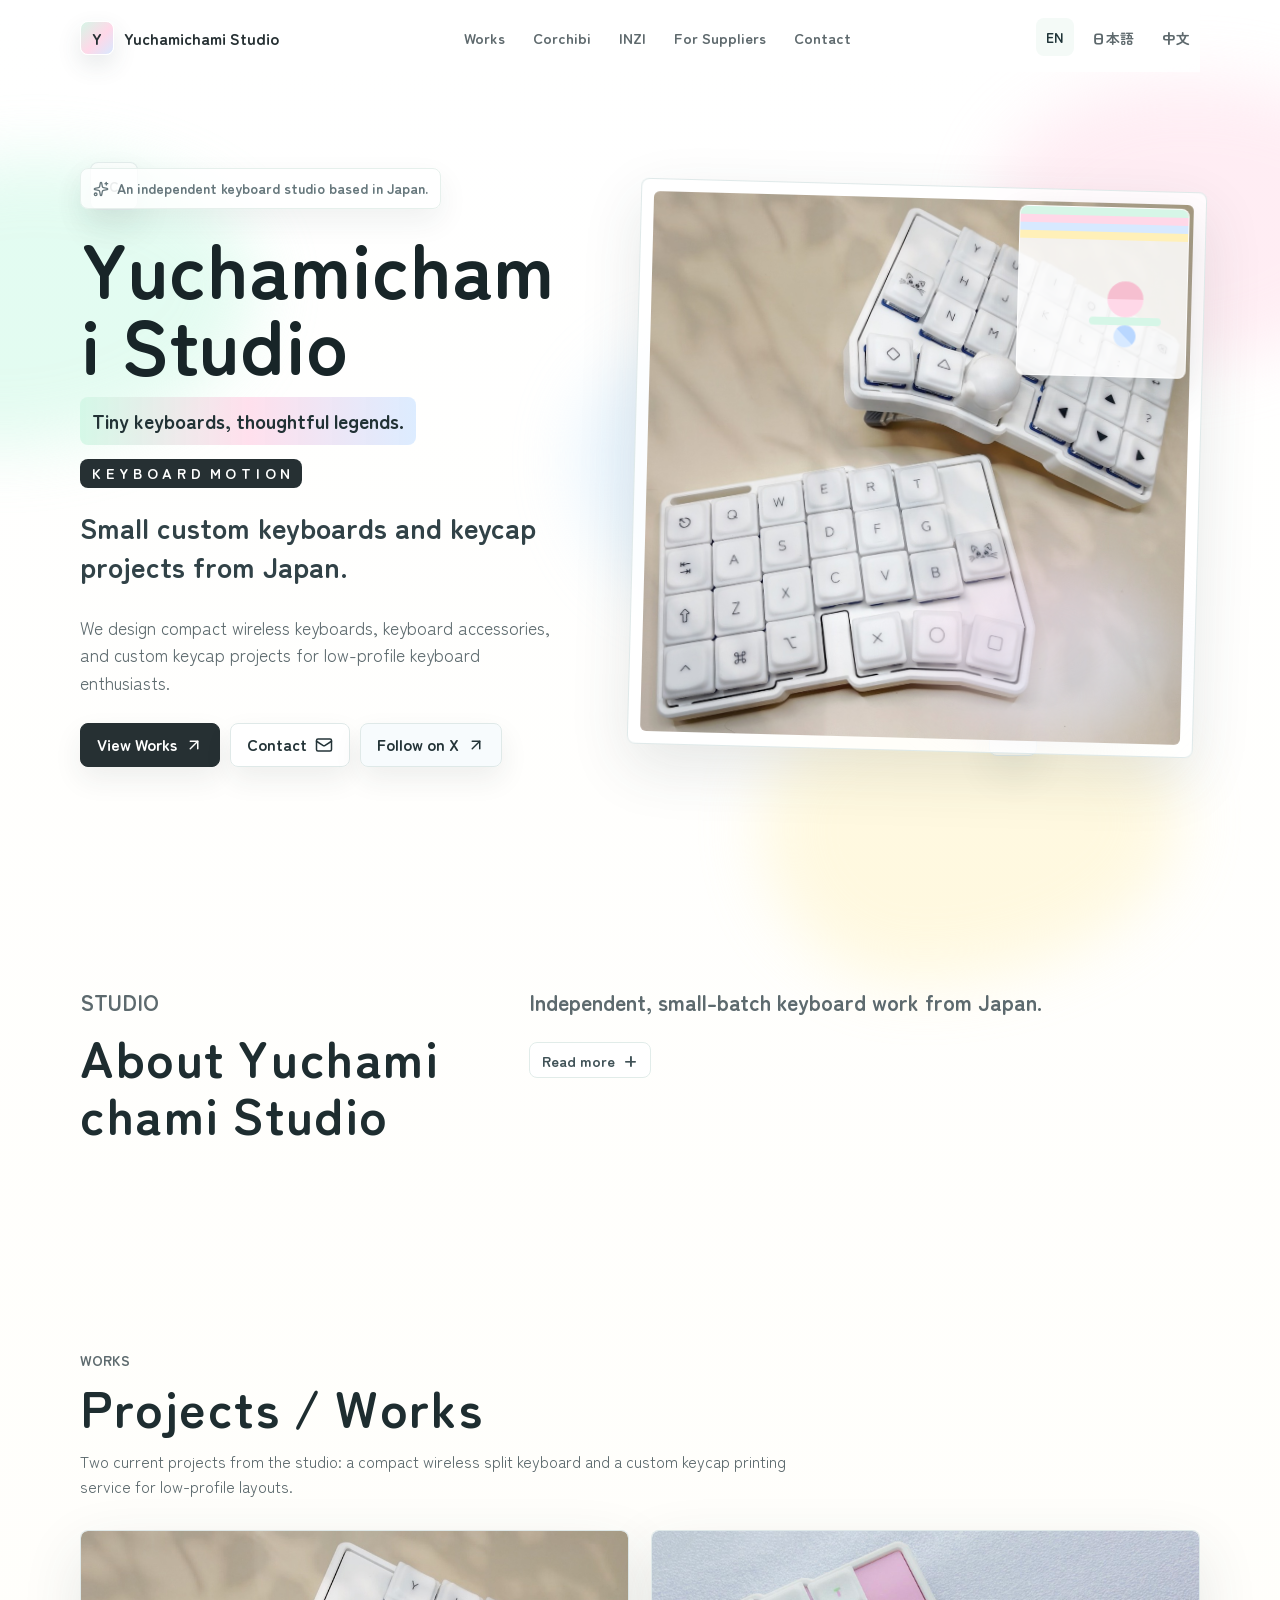
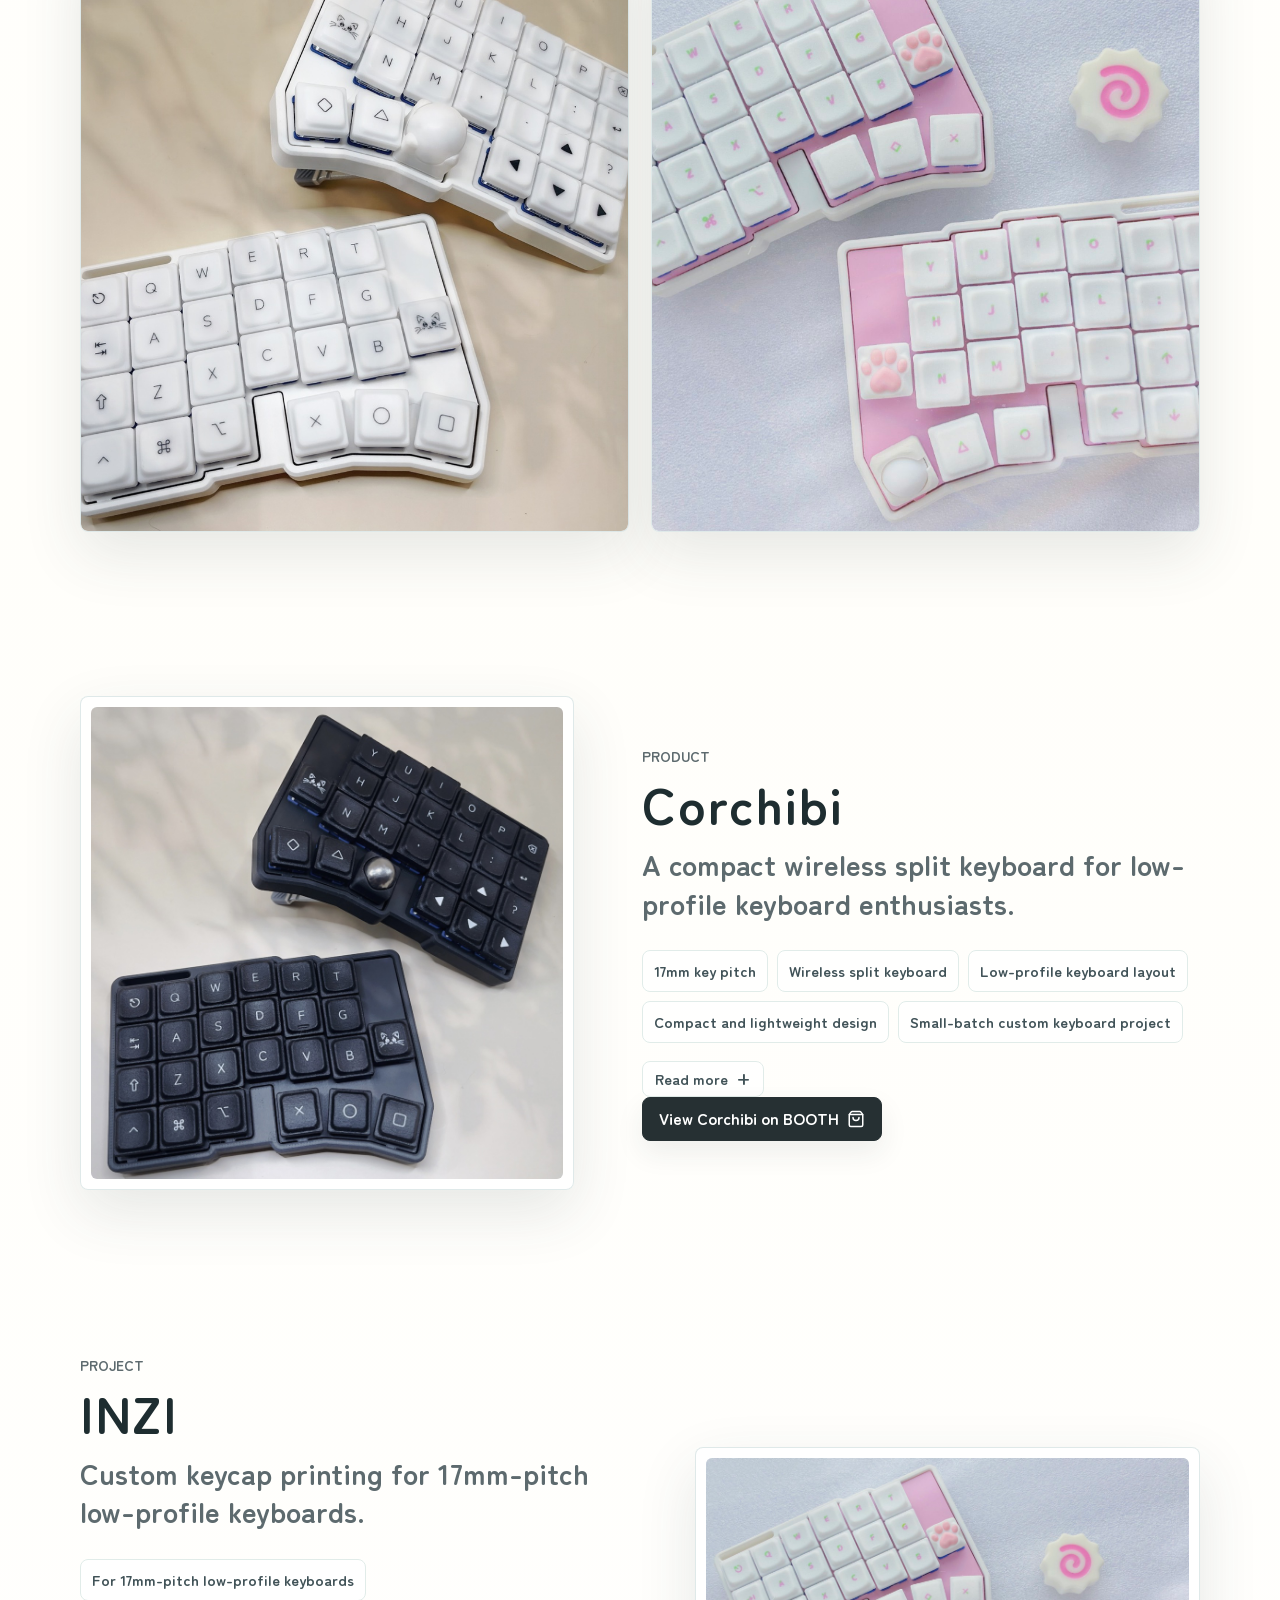
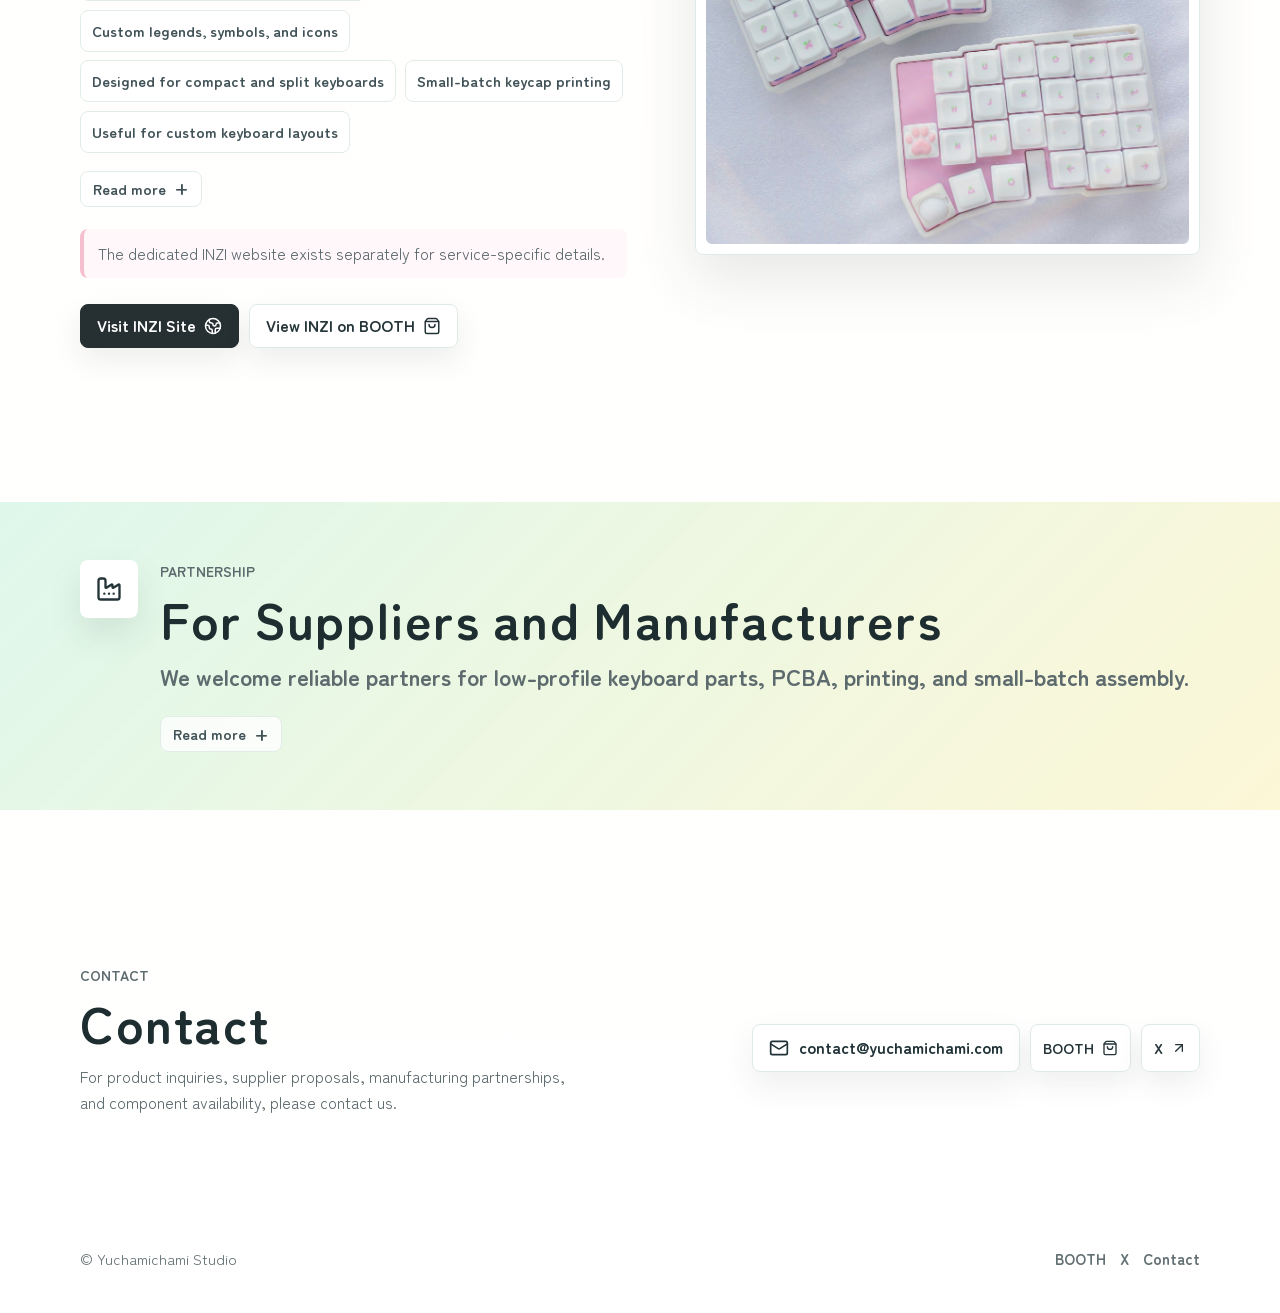
==== commit ea6578d9: "Use yui540 inspired CSS animations" ====
--- a/index.html
+++ b/index.html
@@ -19,8 +19,8 @@
     <link rel="alternate" hreflang="ja" href="https://yuchamichami.com/ja" />
     <link rel="alternate" hreflang="zh-Hans" href="https://yuchamichami.com/zh" />
     <title>Yuchamichami Studio</title>
-    <script type="module" crossorigin src="/assets/index-DiK8sDpD.js"></script>
-    <link rel="stylesheet" crossorigin href="/assets/index-Yn5cr82-.css">
+    <script type="module" crossorigin src="/assets/index-sOvNDnal.js"></script>
+    <link rel="stylesheet" crossorigin href="/assets/index-BGvc7C9t.css">
   </head>
 
   <body>
--- a/assets/index-BGvc7C9t.css
+++ b/assets/index-BGvc7C9t.css
@@ -0,0 +1 @@
+@font-face{font-family:Zen Maru Gothic;font-style:normal;font-display:swap;font-weight:400;src:url([data-uri]) format("woff2"),url([data-uri]) format("woff");unicode-range:U+ffd7,U+ffda-ffdc,U+ffe0-ffe2,U+ffe4,U+ffe6,U+ffe8-ffee,U+1f100-1f10c,U+1f110-1f16c,U+1f170-1f1ac,U+1f200-1f202,U+1f210-1f234}@font-face{font-family:Zen Maru Gothic;font-style:normal;font-display:swap;font-weight:400;src:url(/assets/zen-maru-gothic-3-400-normal-CQof5Iib.woff2) format("woff2"),url(/assets/zen-maru-gothic-3-400-normal-CDTgsqhc.woff) format("woff");unicode-range:U+fa10,U+fa12-fa6d,U+fb00-fb04,U+fe10-fe19,U+fe30-fe42,U+fe44-fe52,U+fe54-fe66,U+fe68-fe6b,U+ff02,U+ff04,U+ff07,U+ff51,U+ff5b,U+ff5d,U+ff5f-ff60,U+ff66,U+ff69,U+ff87,U+ffa1-ffbe,U+ffc2-ffc7,U+ffca-ffcf,U+ffd2-ffd6}@font-face{font-family:Zen Maru Gothic;font-style:normal;font-display:swap;font-weight:400;src:url([data-uri]) format("woff2"),url([data-uri]) format("woff");unicode-range:U+f92d-f959,U+f95b-f9f2,U+f9f4-fa0b,U+fa0e-fa0f}@font-face{font-family:Zen Maru Gothic;font-style:normal;font-display:swap;font-weight:400;src:url(/assets/zen-maru-gothic-5-400-normal-dmIZJC44.woff2) format("woff2"),url(/assets/zen-maru-gothic-5-400-normal-CtYYccu3.woff) format("woff");unicode-range:U+9e8b-9e8c,U+9e8e-9e8f,U+9e91-9e92,U+9e95-9e96,U+9e98,U+9e9b,U+9e9d-9e9e,U+9ea4-9ea5,U+9ea8-9eaa,U+9eac-9eb0,U+9eb3-9eb5,U+9eb8,U+9ebc-9ebf,U+9ec3,U+9ec6,U+9ec8,U+9ecb-9ecd,U+9ecf-9ed1,U+9ed4-9ed5,U+9ed8,U+9edb-9ee0,U+9ee4-9ee5,U+9ee7-9ee8,U+9eec-9ef2,U+9ef4-9ef9,U+9efb-9eff,U+9f02-9f03,U+9f07-9f09,U+9f0e-9f12,U+9f14-9f17,U+9f19-9f1b,U+9f1f-9f22,U+9f26,U+9f2a-9f2c,U+9f2f,U+9f31-9f32,U+9f34,U+9f37,U+9f39-9f3a,U+9f3c-9f3f,U+9f41,U+9f43-9f47,U+9f4a,U+9f4e-9f50,U+9f52-9f58,U+9f5a,U+9f5d-9f61,U+9f63,U+9f66-9f6a,U+9f6c-9f73,U+9f75-9f77,U+9f7a,U+9f7d,U+9f7f,U+9f8f-9f92,U+9f94-9f97,U+9f99,U+9f9c-9fa3,U+9fa5,U+9fb4,U+9fbc-9fc2,U+9fc4,U+9fc6,U+9fcc,U+f900-f92c}@font-face{font-family:Zen Maru Gothic;font-style:normal;font-display:swap;font-weight:400;src:url(/assets/zen-maru-gothic-6-400-normal-CnV_10XA.woff2) format("woff2"),url(/assets/zen-maru-gothic-6-400-normal-DOyW9FmE.woff) format("woff");unicode-range:U+9c3e,U+9c41,U+9c43-9c4a,U+9c4e-9c50,U+9c52-9c54,U+9c56,U+9c58,U+9c5a-9c61,U+9c63,U+9c65,U+9c67-9c6b,U+9c6d-9c6e,U+9c70,U+9c72,U+9c75-9c78,U+9c7a-9c7c,U+9ce6-9ce7,U+9ceb-9cec,U+9cf0,U+9cf2,U+9cf6-9cf7,U+9cf9,U+9d02-9d03,U+9d06-9d09,U+9d0b,U+9d0e,U+9d11-9d12,U+9d15,U+9d17-9d18,U+9d1b-9d1f,U+9d23,U+9d26,U+9d2a-9d2c,U+9d2f-9d30,U+9d32-9d34,U+9d3a,U+9d3c-9d3f,U+9d41-9d48,U+9d4a,U+9d50-9d54,U+9d59,U+9d5d-9d65,U+9d69-9d6c,U+9d6f-9d70,U+9d72-9d73,U+9d76-9d77,U+9d7a-9d7c,U+9d7e,U+9d83-9d84,U+9d86-9d87,U+9d89-9d8a,U+9d8d-9d8e,U+9d92-9d93,U+9d95-9d9a,U+9da1,U+9da4,U+9da9-9dac,U+9dae,U+9db1-9db2,U+9db5,U+9db8-9dbd,U+9dbf-9dc4,U+9dc6-9dc7,U+9dc9-9dca,U+9dcf,U+9dd3-9dd7,U+9dd9-9dda,U+9dde-9de0,U+9de3,U+9de5-9de7,U+9de9,U+9deb,U+9ded-9df0,U+9df3-9df4,U+9df8,U+9dfd-9dfe,U+9e02,U+9e07,U+9e0a,U+9e0d-9e0e,U+9e10-9e12,U+9e15-9e16,U+9e19-9e1f,U+9e75,U+9e79-9e7d,U+9e80-9e85,U+9e87-9e88}@font-face{font-family:Zen Maru Gothic;font-style:normal;font-display:swap;font-weight:400;src:url(/assets/zen-maru-gothic-7-400-normal-BFqmpplX.woff2) format("woff2"),url(/assets/zen-maru-gothic-7-400-normal-BBS_c28a.woff) format("woff");unicode-range:U+9ae5-9ae7,U+9ae9,U+9aeb-9aec,U+9aee-9aef,U+9af1-9af5,U+9af7,U+9af9-9afb,U+9afd,U+9aff-9b06,U+9b08-9b09,U+9b0b-9b0e,U+9b10,U+9b12,U+9b16,U+9b18-9b1d,U+9b1f-9b20,U+9b22-9b23,U+9b25-9b2f,U+9b32-9b35,U+9b37,U+9b39-9b3b,U+9b3d,U+9b43-9b44,U+9b48,U+9b4b-9b4f,U+9b51,U+9b55-9b58,U+9b5b,U+9b5e,U+9b61,U+9b63,U+9b65-9b66,U+9b68,U+9b6a-9b6f,U+9b72-9b79,U+9b7f-9b80,U+9b83-9b87,U+9b89-9b8b,U+9b8d,U+9b8f-9b94,U+9b96-9b97,U+9b9a,U+9b9d-9ba0,U+9ba6-9ba7,U+9ba9-9baa,U+9bac,U+9bb0-9bb2,U+9bb4,U+9bb7-9bb9,U+9bbb-9bbc,U+9bbe-9bc1,U+9bc6-9bc8,U+9bca,U+9bce-9bd2,U+9bd4,U+9bd7-9bd8,U+9bdd,U+9bdf,U+9be1-9be5,U+9be7,U+9bea-9beb,U+9bee-9bf3,U+9bf5,U+9bf7-9bfa,U+9bfd,U+9bff-9c00,U+9c02,U+9c04,U+9c06,U+9c08-9c0d,U+9c0f-9c16,U+9c18-9c1e,U+9c21-9c2a,U+9c2d-9c32,U+9c35-9c37,U+9c39-9c3a,U+9c3d}@font-face{font-family:Zen Maru Gothic;font-style:normal;font-display:swap;font-weight:400;src:url(/assets/zen-maru-gothic-8-400-normal-BvzSkzoQ.woff2) format("woff2"),url(/assets/zen-maru-gothic-8-400-normal-C-r-dxFz.woff) format("woff");unicode-range:U+98eb,U+98ed-98ee,U+98f0-98f1,U+98f3,U+98f6,U+9902,U+9907-9909,U+9911-9912,U+9914-9918,U+991a-9922,U+9924,U+9926-9927,U+992b-992c,U+992e,U+9931-9935,U+9939-993e,U+9940-9942,U+9945-9949,U+994b-994e,U+9950-9952,U+9954-9955,U+9958-9959,U+995b-995c,U+995e-9960,U+9963,U+9997-9998,U+999b,U+999d-999f,U+99a3,U+99a5-99a6,U+99a8,U+99ad-99ae,U+99b0-99b2,U+99b5,U+99b9-99ba,U+99bc-99bd,U+99bf,U+99c1,U+99c3,U+99c8-99c9,U+99d1,U+99d3-99d5,U+99d8-99df,U+99e1-99e2,U+99e7,U+99ea-99ee,U+99f0-99f2,U+99f4-99f5,U+99f8-99f9,U+99fb-99fe,U+9a01-9a05,U+9a08,U+9a0a-9a0c,U+9a0f-9a11,U+9a16,U+9a1a,U+9a1e,U+9a20,U+9a22-9a24,U+9a27,U+9a2b,U+9a2d-9a2e,U+9a31,U+9a33,U+9a35-9a38,U+9a3e,U+9a40-9a45,U+9a47,U+9a4a-9a4e,U+9a51-9a52,U+9a54-9a58,U+9a5b,U+9a5d,U+9a5f,U+9a62,U+9a64-9a65,U+9a69-9a6c,U+9aaa,U+9aac-9ab0,U+9ab2,U+9ab4-9ab7,U+9ab9,U+9abb-9ac1,U+9ac3,U+9ac6,U+9ac8,U+9ace-9ad3,U+9ad5-9ad7,U+9adb-9adc,U+9ade-9ae0,U+9ae2-9ae4}@font-face{font-family:Zen Maru Gothic;font-style:normal;font-display:swap;font-weight:400;src:url(/assets/zen-maru-gothic-9-400-normal-DyDupvGK.woff2) format("woff2"),url(/assets/zen-maru-gothic-9-400-normal-qMFnVKQR.woff) format("woff");unicode-range:U+971d,U+9721-9724,U+9728,U+972a,U+9730-9731,U+9733,U+9736,U+9738-9739,U+973b,U+973d-973e,U+9741-9744,U+9746-974a,U+974d-974f,U+9751,U+9755,U+9757-9758,U+975a-975c,U+9760-9761,U+9763-9764,U+9766-9768,U+976a-976b,U+976e,U+9771,U+9773,U+9776-977d,U+977f-9781,U+9785-9786,U+9789,U+978b,U+978f-9790,U+9795-9797,U+9799-979a,U+979c,U+979e-97a0,U+97a2-97a3,U+97a6,U+97a8,U+97ab-97ac,U+97ae,U+97b1-97b6,U+97b8-97ba,U+97bc,U+97be-97bf,U+97c1,U+97c3-97ce,U+97d0-97d1,U+97d4,U+97d7-97d9,U+97db-97de,U+97e0-97e1,U+97e4,U+97e6,U+97ed-97ef,U+97f1-97f2,U+97f4-97f8,U+97fa,U+9804,U+9807,U+980a,U+980c-980f,U+9814,U+9816-9817,U+9819-981a,U+981c,U+981e,U+9820-9821,U+9823-9826,U+982b,U+982e-9830,U+9832-9835,U+9837,U+9839,U+983d-983e,U+9844,U+9846-9847,U+984a-984b,U+984f,U+9851-9853,U+9856-9857,U+9859-985b,U+9862-9863,U+9865-9866,U+986a-986c,U+986f-9871,U+9873-9875,U+98aa-98ab,U+98ad-98ae,U+98b0-98b1,U+98b4,U+98b6-98b8,U+98ba-98bc,U+98bf,U+98c2-98c8,U+98cb-98cc,U+98ce,U+98dc,U+98de,U+98e0-98e1,U+98e3,U+98e5-98e7,U+98e9-98ea}@font-face{font-family:Zen Maru Gothic;font-style:normal;font-display:swap;font-weight:400;src:url(/assets/zen-maru-gothic-10-400-normal-CF28PtLj.woff2) format("woff2"),url(/assets/zen-maru-gothic-10-400-normal-CmNNVX-G.woff) format("woff");unicode-range:U+944a,U+944c,U+9452-9453,U+9455,U+9459-945c,U+945e-9463,U+9468,U+946a-946b,U+946d-9472,U+9475,U+9477,U+947c-947f,U+9481,U+9483-9485,U+9578-9579,U+957e-957f,U+9582,U+9584,U+9586-9588,U+958a,U+958c-958f,U+9592,U+9594,U+9596,U+9598-9599,U+959d-95a1,U+95a4,U+95a6-95a9,U+95ab-95ad,U+95b1,U+95b4,U+95b6,U+95b9-95bf,U+95c3,U+95c6,U+95c8-95cd,U+95d0-95d6,U+95d9-95da,U+95dc-95e2,U+95e4-95e6,U+95e8,U+961d-961e,U+9621-9622,U+9624-9626,U+9628,U+962c,U+962e-962f,U+9631,U+9633-9634,U+9637-963a,U+963c-963d,U+9641-9642,U+964b-964c,U+964f,U+9652,U+9654,U+9656-9658,U+965c-965f,U+9661,U+9666,U+966a,U+966c,U+966e,U+9672,U+9674,U+9677,U+967b-967c,U+967e-967f,U+9681-9684,U+9689,U+968b,U+968d,U+9691,U+9695-9698,U+969a,U+969d,U+969f,U+96a4-96aa,U+96ae-96b4,U+96b6,U+96b8-96bb,U+96bd,U+96c1,U+96c9-96cb,U+96cd-96ce,U+96d2,U+96d5-96d6,U+96d8-96da,U+96dc-96df,U+96e9,U+96ef,U+96f1,U+96f9-96fa,U+9702-9706,U+9708-9709,U+970d-970f,U+9711,U+9713-9714,U+9716,U+9719-971b}@font-face{font-family:Zen Maru Gothic;font-style:normal;font-display:swap;font-weight:400;src:url(/assets/zen-maru-gothic-11-400-normal-BJJLM63J.woff2) format("woff2"),url(/assets/zen-maru-gothic-11-400-normal-DMDB0rCu.woff) format("woff");unicode-range:U+92bc-92bd,U+92bf-92c3,U+92c5-92c8,U+92cb-92d0,U+92d2-92d3,U+92d5,U+92d7-92d9,U+92dc-92dd,U+92df-92e1,U+92e3-92e5,U+92e7-92ea,U+92ec,U+92ee,U+92f0,U+92f2,U+92f7-92fb,U+92ff-9300,U+9302,U+9304,U+9308,U+930d,U+930f-9311,U+9314-9315,U+9318-931a,U+931c-931f,U+9321-9325,U+9327-932b,U+932e,U+9333-9337,U+933a-933b,U+9344,U+9347-934a,U+934d,U+9350-9352,U+9354-9358,U+935a,U+935c,U+935e,U+9360,U+9364-9365,U+9367,U+9369-936d,U+936f-9371,U+9373-9374,U+9376,U+937a,U+937d-9382,U+9388,U+938a-938b,U+938d,U+938f,U+9392,U+9394-9395,U+9397-9398,U+939a-939b,U+939e,U+93a1,U+93a3-93a4,U+93a6,U+93a8-93a9,U+93ab-93ad,U+93b0,U+93b4-93b6,U+93b9-93bb,U+93c1,U+93c3-93cd,U+93d0-93d1,U+93d3,U+93d6-93d9,U+93dc-93df,U+93e2,U+93e4-93e8,U+93f1,U+93f5,U+93f7-93fb,U+93fd,U+9401-9404,U+9407-9409,U+940d-9410,U+9413-9417,U+9419-941a,U+941f,U+9421,U+942b,U+942e-942f,U+9431-9434,U+9436,U+9438,U+943a-943b,U+943d,U+943f,U+9441,U+9443-9445,U+9448}@font-face{font-family:Zen Maru Gothic;font-style:normal;font-display:swap;font-weight:400;src:url(/assets/zen-maru-gothic-12-400-normal-DAuEC3fn.woff2) format("woff2"),url(/assets/zen-maru-gothic-12-400-normal-BN-5a0O1.woff) format("woff");unicode-range:U+9143,U+9146-914c,U+914f,U+9153,U+9156-915b,U+9161,U+9163-9165,U+9167,U+9169,U+916d,U+9172-9174,U+9179-917b,U+9181-9183,U+9185-9187,U+9189-918b,U+918e,U+9191,U+9193-9195,U+9197-9198,U+919e,U+91a1-91a2,U+91a6,U+91a8,U+91aa-91b6,U+91ba-91bd,U+91bf-91c6,U+91c9,U+91cb,U+91d0,U+91d3-91d4,U+91d6-91d7,U+91d9-91db,U+91de-91df,U+91e1,U+91e4-91e6,U+91e9-91ea,U+91ec-91f1,U+91f5-91f7,U+91f9,U+91fb-91fd,U+91ff-9201,U+9204-9207,U+9209-920a,U+920c,U+920e,U+9210-9218,U+921c-921e,U+9223-9226,U+9228-9229,U+922c,U+922e-9230,U+9233,U+9235-923a,U+923c,U+923e-9240,U+9242-9243,U+9245-924b,U+924d-9251,U+9256-925a,U+925c-925e,U+9260-9261,U+9264-9269,U+926e-9270,U+9275-9279,U+927b-927f,U+9288-928a,U+928d-928e,U+9291-9293,U+9295-9297,U+9299,U+929b-929c,U+929f-92a0,U+92a4-92a5,U+92a7-92a8,U+92ab,U+92af,U+92b2-92b3,U+92b6-92bb}@font-face{font-family:Zen Maru Gothic;font-style:normal;font-display:swap;font-weight:400;src:url(/assets/zen-maru-gothic-13-400-normal-Dh-hcfSr.woff2) format("woff2"),url(/assets/zen-maru-gothic-13-400-normal-BKhK_wTQ.woff) format("woff");unicode-range:U+8f52-8f55,U+8f57-8f58,U+8f5c-8f5e,U+8f61-8f66,U+8f9c-8f9d,U+8f9f-8fa2,U+8fa4-8fa8,U+8fad-8faf,U+8fb4-8fb8,U+8fbe,U+8fc0-8fc2,U+8fc6,U+8fc8,U+8fca-8fcb,U+8fcd,U+8fd0,U+8fd2-8fd3,U+8fd5,U+8fda,U+8fe0,U+8fe2-8fe5,U+8fe8-8fea,U+8fed-8fef,U+8ff1,U+8ff4-8ff6,U+8ff8-8ffb,U+8ffe,U+9002,U+9004-9005,U+9008,U+900b-900e,U+9011,U+9013,U+9015-9016,U+9018,U+901b,U+901e,U+9021,U+9027-902a,U+902c-902d,U+902f,U+9033-9037,U+9039,U+903c,U+903e-903f,U+9041,U+9043-9044,U+9049,U+904c,U+904f-9052,U+9056,U+9058,U+905b-905e,U+9062,U+9066-9068,U+906c,U+906f-9070,U+9072,U+9074,U+9076,U+9079,U+9080-9083,U+9085,U+9087-9088,U+908b-908c,U+908e-9090,U+9095,U+9097-9099,U+909b,U+90a0-90a2,U+90a5,U+90a8,U+90af-90b6,U+90bd-90be,U+90c3-90c5,U+90c7-90c9,U+90cc,U+90d2,U+90d5,U+90d7-90d9,U+90db-90df,U+90e2,U+90e4-90e5,U+90eb,U+90ef-90f0,U+90f2,U+90f4,U+90f6,U+90fe-9100,U+9102,U+9104-9106,U+9108,U+910d,U+9110,U+9112,U+9114-911a,U+911c,U+911e,U+9120,U+9122-9123,U+9125,U+9127,U+9129,U+912d-9132,U+9134,U+9136-9137,U+9139-913a,U+913c-913d}@font-face{font-family:Zen Maru Gothic;font-style:normal;font-display:swap;font-weight:400;src:url(/assets/zen-maru-gothic-14-400-normal-mYXPWEqu.woff2) format("woff2"),url(/assets/zen-maru-gothic-14-400-normal-DamfimbZ.woff) format("woff");unicode-range:U+8dc0,U+8dc2,U+8dc5-8dc8,U+8dca-8dcc,U+8dce-8dcf,U+8dd1,U+8dd4-8dd7,U+8dd9-8ddb,U+8ddf,U+8de3-8de5,U+8de7,U+8dea-8dec,U+8df0-8df2,U+8df4,U+8dfc-8dfd,U+8dff,U+8e01,U+8e04-8e06,U+8e08-8e09,U+8e0b-8e0c,U+8e10-8e11,U+8e14,U+8e16,U+8e1d-8e23,U+8e26-8e27,U+8e30-8e31,U+8e33-8e39,U+8e3d,U+8e40-8e42,U+8e44,U+8e47-8e50,U+8e54-8e55,U+8e59,U+8e5b-8e64,U+8e69,U+8e6c-8e6d,U+8e6f-8e72,U+8e75-8e77,U+8e79-8e7c,U+8e81-8e85,U+8e89,U+8e8b,U+8e90-8e95,U+8e98-8e9b,U+8e9d-8e9e,U+8ea1-8ea2,U+8ea7,U+8ea9-8eaa,U+8eac-8eb1,U+8eb3,U+8eb5-8eb6,U+8eba-8ebb,U+8ebe,U+8ec0-8ec1,U+8ec3-8ec8,U+8ecb,U+8ecf,U+8ed1,U+8ed4,U+8edb-8edc,U+8ee3,U+8ee8,U+8eeb,U+8eed-8eee,U+8ef0-8ef1,U+8ef7,U+8ef9-8efc,U+8efe,U+8f00,U+8f02,U+8f05,U+8f07-8f08,U+8f0a,U+8f0f-8f10,U+8f12-8f13,U+8f15-8f19,U+8f1b-8f1c,U+8f1e-8f21,U+8f23,U+8f25-8f28,U+8f2b-8f2f,U+8f33-8f37,U+8f39-8f3b,U+8f3e,U+8f40-8f43,U+8f45-8f47,U+8f49-8f4a,U+8f4c-8f4f,U+8f51}@font-face{font-family:Zen Maru Gothic;font-style:normal;font-display:swap;font-weight:400;src:url(/assets/zen-maru-gothic-15-400-normal-BSrSl0Jq.woff2) format("woff2"),url(/assets/zen-maru-gothic-15-400-normal-BAk6HPEm.woff) format("woff");unicode-range:U+8b2d,U+8b30,U+8b37,U+8b3c,U+8b3e,U+8b41-8b46,U+8b48-8b49,U+8b4c-8b4f,U+8b51-8b54,U+8b56,U+8b59,U+8b5b,U+8b5e-8b5f,U+8b63,U+8b69,U+8b6b-8b6d,U+8b6f,U+8b71,U+8b74,U+8b76,U+8b78-8b79,U+8b7c-8b81,U+8b84-8b85,U+8b8a-8b8f,U+8b92-8b96,U+8b99-8b9a,U+8b9c-8ba0,U+8c38-8c3a,U+8c3d-8c3f,U+8c41,U+8c45,U+8c47-8c49,U+8c4b-8c4c,U+8c4e-8c51,U+8c53-8c55,U+8c57-8c59,U+8c5b,U+8c5d,U+8c62-8c64,U+8c66,U+8c68-8c69,U+8c6b-8c6d,U+8c73,U+8c75-8c76,U+8c78,U+8c7a-8c7c,U+8c7e,U+8c82,U+8c85-8c87,U+8c89-8c8b,U+8c8d-8c8e,U+8c90,U+8c92-8c94,U+8c98-8c99,U+8c9b-8c9c,U+8c9f,U+8ca4,U+8cad-8cae,U+8cb2-8cb3,U+8cb6,U+8cb9-8cba,U+8cbd,U+8cc1-8cc2,U+8cc4-8cc6,U+8cc8-8cc9,U+8ccb,U+8ccd-8ccf,U+8cd2,U+8cd5-8cd6,U+8cd9-8cda,U+8cdd,U+8ce1,U+8ce3-8ce4,U+8ce6,U+8ce8,U+8cec,U+8cef-8cf2,U+8cf4-8cf5,U+8cf7-8cf8,U+8cfa-8cfb,U+8cfd-8cff,U+8d01,U+8d03-8d04,U+8d07,U+8d09-8d0b,U+8d0d-8d10,U+8d12-8d14,U+8d16-8d17,U+8d1b-8d1d,U+8d65,U+8d67,U+8d69,U+8d6b-8d6e,U+8d71,U+8d73,U+8d76,U+8d7f,U+8d81-8d82,U+8d84,U+8d88,U+8d8d,U+8d90-8d91,U+8d95,U+8d99,U+8d9e-8da0,U+8da6,U+8da8,U+8dab-8dac,U+8daf,U+8db2,U+8db5,U+8db7,U+8db9-8dbc,U+8dbe}@font-face{font-family:Zen Maru Gothic;font-style:normal;font-display:swap;font-weight:400;src:url(/assets/zen-maru-gothic-16-400-normal-D3R9fETJ.woff2) format("woff2"),url(/assets/zen-maru-gothic-16-400-normal-DGcAJQdv.woff) format("woff");unicode-range:U+8973-8975,U+8977,U+897a-897e,U+8980,U+8983,U+8988-898a,U+898d,U+8990,U+8993-8995,U+8998,U+899b-899c,U+899f-89a1,U+89a5-89a6,U+89a9,U+89ac,U+89af-89b0,U+89b2,U+89b4-89b7,U+89ba,U+89bc-89bd,U+89bf-89c1,U+89d4-89d8,U+89da,U+89dc-89dd,U+89e5,U+89e7,U+89e9,U+89eb,U+89ed,U+89f1,U+89f3-89f4,U+89f6,U+89f8-89f9,U+89fd,U+89ff,U+8a01,U+8a04-8a05,U+8a07,U+8a0c,U+8a0f-8a12,U+8a14-8a16,U+8a1b,U+8a1d-8a1e,U+8a20-8a22,U+8a24-8a26,U+8a2b-8a2c,U+8a2f,U+8a35-8a37,U+8a3b,U+8a3d-8a3e,U+8a40-8a41,U+8a43,U+8a45-8a49,U+8a4d-8a4e,U+8a51-8a54,U+8a56-8a58,U+8a5b-8a5d,U+8a61-8a62,U+8a65,U+8a67,U+8a6c-8a6d,U+8a75-8a77,U+8a79-8a7c,U+8a7e-8a80,U+8a82-8a86,U+8a8b,U+8a8f-8a92,U+8a96-8a97,U+8a99-8a9a,U+8a9f,U+8aa1,U+8aa3,U+8aa5-8aaa,U+8aae-8aaf,U+8ab3,U+8ab6-8ab7,U+8abb-8abc,U+8abe,U+8ac2-8ac4,U+8ac6,U+8ac8-8aca,U+8acc-8acd,U+8ad0-8ad1,U+8ad3-8ad5,U+8ad7,U+8ada-8ae2,U+8ae4,U+8ae7,U+8aeb-8aec,U+8aee,U+8af0-8af1,U+8af3-8af7,U+8afa,U+8afc,U+8aff,U+8b01-8b02,U+8b04-8b07,U+8b0a-8b0d,U+8b0f-8b11,U+8b14,U+8b16,U+8b1a,U+8b1c,U+8b1e-8b20,U+8b26,U+8b28,U+8b2b-8b2c}@font-face{font-family:Zen Maru Gothic;font-style:normal;font-display:swap;font-weight:400;src:url(/assets/zen-maru-gothic-17-400-normal-DvoWo9j3.woff2) format("woff2"),url(/assets/zen-maru-gothic-17-400-normal-Ba2POQ4G.woff) format("woff");unicode-range:U+87e2-87e6,U+87ea-87ed,U+87ef,U+87f1,U+87f3,U+87f5-87f8,U+87fa-87fb,U+87fe-87ff,U+8801,U+8803,U+8805-8807,U+8809-880b,U+880d-8816,U+8818-881c,U+881e-881f,U+8821-8822,U+8827-8828,U+882d-882e,U+8830-8832,U+8835-8836,U+8839-883c,U+8841-8845,U+8848-884b,U+884d-884e,U+8851-8852,U+8855-8856,U+8858-885a,U+885c,U+885e-8860,U+8862,U+8864,U+8869,U+886b,U+886e-886f,U+8871-8872,U+8875,U+8877,U+8879,U+887b,U+887d-887e,U+8880-8882,U+8888,U+888d,U+8892,U+8897-889c,U+889e-88a0,U+88a2,U+88a4,U+88a8,U+88aa,U+88ae,U+88b0-88b1,U+88b5,U+88b7,U+88ba,U+88bc-88c0,U+88c3-88c4,U+88c6,U+88ca-88ce,U+88d1-88d4,U+88d8-88d9,U+88db,U+88dd-88e1,U+88e7-88e8,U+88ef-88f2,U+88f4-88f5,U+88f7,U+88f9,U+88fc,U+8901-8902,U+8904,U+8906,U+890a,U+890c-890f,U+8913,U+8915-8916,U+8918-891a,U+891c-891e,U+8920,U+8925-8928,U+892a-892b,U+8930-8932,U+8935-893b,U+893e,U+8940-8946,U+8949,U+894c-894d,U+894f,U+8952,U+8956-8957,U+895a-895c,U+895e,U+8960-8964,U+8966,U+896a-896b,U+896d-8970}@font-face{font-family:Zen Maru Gothic;font-style:normal;font-display:swap;font-weight:400;src:url(/assets/zen-maru-gothic-18-400-normal-6jTpK34a.woff2) format("woff2"),url(/assets/zen-maru-gothic-18-400-normal-BVMLTvVW.woff) format("woff");unicode-range:U+8655-8659,U+865b,U+865d-8664,U+8667,U+8669,U+866c,U+866f,U+8671,U+8675-8677,U+867a-867b,U+867d,U+8687-8689,U+868b-868d,U+8691,U+8693,U+8695-8696,U+8698,U+869a,U+869c-869d,U+86a1,U+86a3-86a4,U+86a6-86ab,U+86ad,U+86af-86b1,U+86b3-86b9,U+86bf-86c1,U+86c3-86c6,U+86c9,U+86cb,U+86ce,U+86d1-86d2,U+86d4-86d5,U+86d7,U+86da,U+86dc,U+86de-86e0,U+86e3-86e7,U+86e9,U+86ec-86ed,U+86ef,U+86f8-86fe,U+8700,U+8703-870b,U+870d-8714,U+8719-871a,U+871e-871f,U+8721-8723,U+8725,U+8728-8729,U+872e-872f,U+8731-8732,U+8734,U+8737,U+8739-8740,U+8743,U+8745,U+8749,U+874b-874e,U+8751,U+8753,U+8755,U+8757-8759,U+875d,U+875f-8761,U+8763-8766,U+8768,U+876a,U+876e-876f,U+8771-8772,U+8774,U+8778,U+877b-877c,U+877f,U+8782-8789,U+878b-878c,U+878e,U+8790,U+8793,U+8795,U+8797-8799,U+879e-87a0,U+87a2-87a3,U+87a7,U+87ab-87af,U+87b1,U+87b3,U+87b5,U+87bb,U+87bd-87c1,U+87c4,U+87c6-87cb,U+87ce,U+87d0,U+87d2,U+87d5-87d6,U+87d9-87da,U+87dc,U+87df-87e0}@font-face{font-family:Zen Maru Gothic;font-style:normal;font-display:swap;font-weight:400;src:url(/assets/zen-maru-gothic-19-400-normal-mcHMYQhG.woff2) format("woff2"),url(/assets/zen-maru-gothic-19-400-normal-Dyj0Ua5X.woff) format("woff");unicode-range:U+84b4,U+84b9-84bb,U+84bd-84c2,U+84c6-84ca,U+84cc-84d1,U+84d3,U+84d6,U+84d9-84da,U+84dc,U+84e7,U+84ea,U+84ec,U+84ef-84f2,U+84f4,U+84f7,U+84fa-84fd,U+84ff-8500,U+8502-8503,U+8506-8507,U+850c,U+850e,U+8510,U+8514-8515,U+8517-8518,U+851a-851c,U+851e-851f,U+8521-8525,U+8527,U+852a-852c,U+852f,U+8532-8534,U+8536,U+853e-8541,U+8543,U+8546,U+8548,U+854a-854b,U+854f-8553,U+8555-855a,U+855c-8564,U+8569-856b,U+856d,U+856f,U+8577,U+8579-857b,U+857d-8581,U+8585-8586,U+8588-858c,U+858f-8591,U+8593,U+8597-8598,U+859b-859d,U+859f-85a0,U+85a2,U+85a4-85a5,U+85a7-85a8,U+85ad-85b0,U+85b4,U+85b6-85ba,U+85bc-85bf,U+85c1-85c2,U+85c7,U+85c9-85cb,U+85ce-85d0,U+85d5,U+85d8-85da,U+85dc,U+85df-85e1,U+85e5-85e6,U+85e8,U+85ed,U+85f3-85f4,U+85f6-85f7,U+85f9-85fa,U+85fc,U+85fe-8600,U+8602,U+8604-8606,U+860a-860b,U+860d-860e,U+8610-8613,U+8616-861b,U+861e,U+8621-8622,U+8624,U+8627,U+8629,U+862f-8630,U+8636,U+8638-863a,U+863c-863d,U+863f-8642,U+8646,U+864d,U+8652-8654}@font-face{font-family:Zen Maru Gothic;font-style:normal;font-display:swap;font-weight:400;src:url(/assets/zen-maru-gothic-20-400-normal-B3vUIspM.woff2) format("woff2"),url(/assets/zen-maru-gothic-20-400-normal-d_ld2a0K.woff) format("woff");unicode-range:U+82e8,U+82ea,U+82ed,U+82ef,U+82f3-82f4,U+82f6-82f7,U+82f9,U+82fb,U+82fd-82fe,U+8300-8301,U+8303,U+8306-8308,U+830a-830c,U+8316-8318,U+831b,U+831d-831f,U+8321-8323,U+832b-8335,U+8337,U+833a,U+833c-833d,U+8340,U+8342-8347,U+834a,U+834d-8351,U+8353-8357,U+835a,U+8362-8363,U+8370,U+8373,U+8375,U+8378,U+837c-837d,U+837f-8380,U+8382,U+8384-8387,U+838a,U+838d-838e,U+8392-8396,U+8398-83a0,U+83a2,U+83a6-83ad,U+83b1,U+83b5,U+83bd-83c1,U+83c7,U+83c9,U+83ce-83d1,U+83d4,U+83d6,U+83d8,U+83dd,U+83df-83e1,U+83e5,U+83e8,U+83ea-83eb,U+83f0,U+83f2,U+83f4,U+83f6-83f9,U+83fb-83fd,U+8401,U+8403-8404,U+8406-8407,U+840a-840b,U+840d,U+840f,U+8411,U+8413,U+8415,U+8417,U+8419,U+8420,U+8422,U+842a,U+842f,U+8431,U+8435,U+8438-8439,U+843c,U+8445-8448,U+844a,U+844d-844f,U+8451-8452,U+8456,U+8458-845a,U+845c,U+845f-8462,U+8464-8467,U+8469-846b,U+846d-8470,U+8473-8474,U+8476-847a,U+847c-847d,U+8481-8482,U+8484-8485,U+848b,U+8490,U+8492-8493,U+8495,U+8497,U+849c,U+849e-849f,U+84a1,U+84a6,U+84a8-84aa,U+84ad,U+84af,U+84b1}@font-face{font-family:Zen Maru Gothic;font-style:normal;font-display:swap;font-weight:400;src:url(/assets/zen-maru-gothic-21-400-normal-Qqh_Ld6e.woff2) format("woff2"),url(/assets/zen-maru-gothic-21-400-normal-9ByT4zya.woff) format("woff");unicode-range:U+814a,U+814c,U+8151-8153,U+8157,U+815f-8161,U+8165-8169,U+816d-816f,U+8171,U+8173-8174,U+8177,U+8180-8186,U+8188,U+818a-818b,U+818e,U+8190,U+8193,U+8195-8196,U+8198,U+819b,U+819e,U+81a0,U+81a2,U+81a4,U+81a9,U+81ae,U+81b0,U+81b2,U+81b4-81b5,U+81b8,U+81ba-81bb,U+81bd-81be,U+81c0-81c3,U+81c5-81c6,U+81c8-81cb,U+81cd-81cf,U+81d1,U+81d5-81db,U+81dd-81e1,U+81e4-81e5,U+81e7,U+81eb-81ec,U+81ef-81f2,U+81f5-81f6,U+81f8-81fb,U+81fd-8205,U+8209-820b,U+820d,U+820f,U+8212-8214,U+8216,U+8219-821d,U+8221-8222,U+8228-8229,U+822b,U+822e,U+8232-8235,U+8237-8238,U+823a,U+823c,U+8240,U+8243-8246,U+8249,U+824b,U+824e-824f,U+8251,U+8256-825a,U+825c-825d,U+825f-8260,U+8262-8264,U+8267-8268,U+826a-826b,U+826d-826e,U+8271,U+8274,U+8277,U+8279,U+827b,U+827d-8281,U+8283-8284,U+8287,U+8289-828a,U+828d-828e,U+8291-8294,U+8296,U+8298-829b,U+829f-82a1,U+82a3-82a4,U+82a7-82ac,U+82ae,U+82b0,U+82b2,U+82b4,U+82b7,U+82ba-82bc,U+82be-82bf,U+82c5-82c6,U+82d0,U+82d2-82d3,U+82d5,U+82d9-82da,U+82dc,U+82de-82e4,U+82e7}@font-face{font-family:Zen Maru Gothic;font-style:normal;font-display:swap;font-weight:400;src:url(/assets/zen-maru-gothic-22-400-normal-1Yv63t5B.woff2) format("woff2"),url(/assets/zen-maru-gothic-22-400-normal-CR-1JrRG.woff) format("woff");unicode-range:U+7f77-7f79,U+7f7d-7f80,U+7f82-7f83,U+7f86-7f88,U+7f8b-7f8d,U+7f8f-7f91,U+7f94,U+7f96-7f97,U+7f9a,U+7f9c-7f9d,U+7fa1-7fa3,U+7fa6,U+7faa,U+7fad-7faf,U+7fb2,U+7fb4,U+7fb6,U+7fb8-7fb9,U+7fbc,U+7fbf-7fc0,U+7fc3,U+7fc5-7fc6,U+7fc8,U+7fca,U+7fce-7fcf,U+7fd5,U+7fdb,U+7fdf,U+7fe1,U+7fe3,U+7fe5-7fe6,U+7fe8-7fe9,U+7feb-7fec,U+7fee-7ff0,U+7ff2-7ff3,U+7ff9-7ffa,U+7ffd-7fff,U+8002,U+8004,U+8006-8008,U+800a-800f,U+8011-8014,U+8016,U+8018-8019,U+801c-8021,U+8024,U+8026,U+8028,U+802c,U+802e,U+8030,U+8034-8035,U+8037,U+8039-8040,U+8043-8044,U+8046,U+804a,U+8052,U+8058,U+805a,U+805f-8060,U+8062,U+8064,U+8066,U+8068,U+806d,U+806f-8073,U+8075-8076,U+8079,U+807b,U+807d-8081,U+8084-8088,U+808b,U+808e,U+8093,U+8099-809a,U+809c,U+809e,U+80a4,U+80a6-80a7,U+80ab-80ad,U+80b1,U+80b8-80b9,U+80c4-80c5,U+80c8,U+80ca,U+80cd,U+80cf,U+80d2,U+80d4-80db,U+80dd,U+80e0,U+80e4-80e6,U+80ed-80f3,U+80f5-80f7,U+80f9-80fc,U+80fe,U+8101,U+8103,U+8109,U+810b,U+810d,U+8116-8118,U+811b-811c,U+811e,U+8120,U+8123-8124,U+8127,U+8129,U+812b-812c,U+812f-8130,U+8135,U+8139-813a,U+813c-813e,U+8141,U+8145-8147}@font-face{font-family:Zen Maru Gothic;font-style:normal;font-display:swap;font-weight:400;src:url(/assets/zen-maru-gothic-23-400-normal-CfVTl3_G.woff2) format("woff2"),url(/assets/zen-maru-gothic-23-400-normal-BMftE2c3.woff) format("woff");unicode-range:U+7d57,U+7d59-7d5d,U+7d63,U+7d65,U+7d67,U+7d6a,U+7d6e,U+7d70,U+7d72-7d73,U+7d78,U+7d7a-7d7b,U+7d7d,U+7d7f,U+7d81-7d83,U+7d85-7d86,U+7d88-7d89,U+7d8b-7d8d,U+7d8f,U+7d91,U+7d93,U+7d96-7d97,U+7d9b-7da0,U+7da2-7da3,U+7da6-7da7,U+7daa-7dac,U+7dae-7db0,U+7db3,U+7db5-7db9,U+7dbd,U+7dc0,U+7dc2-7dc7,U+7dcc-7dce,U+7dd0,U+7dd5-7dd9,U+7ddc-7dde,U+7de1-7de6,U+7dea-7ded,U+7df1-7df2,U+7df5-7df6,U+7df9-7dfa,U+7e00,U+7e05,U+7e08-7e0b,U+7e10-7e12,U+7e15,U+7e17,U+7e1c-7e1d,U+7e1f-7e23,U+7e27-7e28,U+7e2c-7e2d,U+7e2f,U+7e31-7e33,U+7e35-7e37,U+7e39-7e3b,U+7e3d,U+7e3f,U+7e43-7e48,U+7e4e,U+7e50,U+7e52,U+7e56,U+7e58-7e5a,U+7e5d-7e5f,U+7e61-7e62,U+7e65-7e67,U+7e69-7e6b,U+7e6d-7e6f,U+7e73,U+7e75,U+7e78-7e79,U+7e7b-7e7f,U+7e81-7e83,U+7e86-7e8a,U+7e8c-7e8e,U+7e90-7e96,U+7e98,U+7e9a-7e9f,U+7f38,U+7f3a-7f3f,U+7f43-7f45,U+7f47,U+7f4c-7f50,U+7f52-7f55,U+7f58,U+7f5b-7f5d,U+7f5f,U+7f61,U+7f63-7f69,U+7f6b,U+7f6d,U+7f71}@font-face{font-family:Zen Maru Gothic;font-style:normal;font-display:swap;font-weight:400;src:url(/assets/zen-maru-gothic-24-400-normal-BWnLJHwH.woff2) format("woff2"),url(/assets/zen-maru-gothic-24-400-normal-Dmj-NqfT.woff) format("woff");unicode-range:U+7bc8,U+7bca-7bcc,U+7bcf,U+7bd4,U+7bd6-7bd7,U+7bd9-7bdb,U+7bdd,U+7be5-7be6,U+7be8-7bea,U+7bf0,U+7bf2-7bfa,U+7bfc,U+7bfe,U+7c00-7c04,U+7c06-7c07,U+7c09,U+7c0b-7c0f,U+7c11-7c14,U+7c17,U+7c19,U+7c1b,U+7c1e-7c20,U+7c23,U+7c25-7c28,U+7c2a-7c2c,U+7c2f,U+7c31,U+7c33-7c34,U+7c36-7c3a,U+7c3d-7c3e,U+7c40,U+7c42-7c43,U+7c45-7c46,U+7c4a,U+7c4c,U+7c4f-7c5f,U+7c61,U+7c63-7c65,U+7c67,U+7c69,U+7c6c-7c70,U+7c72,U+7c75,U+7c79,U+7c7b-7c7e,U+7c81-7c83,U+7c86-7c87,U+7c8d,U+7c8f-7c90,U+7c94,U+7c9e,U+7ca0-7ca2,U+7ca4-7ca6,U+7ca8,U+7cab,U+7cad-7cae,U+7cb0-7cb3,U+7cb6-7cb7,U+7cb9-7cbd,U+7cbf-7cc0,U+7cc2,U+7cc4-7cc5,U+7cc7-7cca,U+7ccd-7ccf,U+7cd2-7cd5,U+7cd7-7cda,U+7cdc-7cdd,U+7cdf-7ce0,U+7ce2,U+7ce6,U+7ce9,U+7ceb,U+7cef,U+7cf2,U+7cf4-7cf6,U+7cf9-7cfa,U+7cfe,U+7d02-7d03,U+7d06-7d0a,U+7d0f,U+7d11-7d13,U+7d15-7d16,U+7d1c-7d1e,U+7d23,U+7d26,U+7d2a,U+7d2c-7d2e,U+7d31-7d32,U+7d35,U+7d3c-7d41,U+7d43,U+7d45,U+7d47-7d48,U+7d4b,U+7d4d-7d4f,U+7d51,U+7d53,U+7d55-7d56}@font-face{font-family:Zen Maru Gothic;font-style:normal;font-display:swap;font-weight:400;src:url(/assets/zen-maru-gothic-25-400-normal-CJ-I435M.woff2) format("woff2"),url(/assets/zen-maru-gothic-25-400-normal-DdEjYPmu.woff) format("woff");unicode-range:U+7a17-7a19,U+7a1b,U+7a1e-7a21,U+7a27,U+7a2b,U+7a2d,U+7a2f-7a31,U+7a34-7a35,U+7a37-7a3b,U+7a3e,U+7a43-7a49,U+7a4c,U+7a4e,U+7a50,U+7a55-7a57,U+7a59,U+7a5c-7a5d,U+7a5f-7a63,U+7a65,U+7a67,U+7a69-7a6a,U+7a6d,U+7a70,U+7a75,U+7a78-7a79,U+7a7d-7a7e,U+7a80,U+7a82,U+7a84-7a86,U+7a88,U+7a8a-7a8b,U+7a90-7a91,U+7a94-7a98,U+7a9e,U+7aa0,U+7aa3,U+7aa9,U+7aac,U+7ab0,U+7ab3,U+7ab5-7ab6,U+7ab9-7abf,U+7ac3,U+7ac5-7aca,U+7acc-7acf,U+7ad1-7ad3,U+7ad5,U+7ada-7adb,U+7add,U+7adf,U+7ae1-7ae2,U+7ae6-7aed,U+7af0-7af1,U+7af4,U+7af8,U+7afa-7afb,U+7afd-7afe,U+7b02,U+7b04,U+7b06-7b08,U+7b0a-7b0b,U+7b0f,U+7b12,U+7b14,U+7b18-7b19,U+7b1e-7b1f,U+7b23,U+7b25,U+7b27-7b2b,U+7b2d-7b31,U+7b33-7b36,U+7b3b,U+7b3d,U+7b3f-7b41,U+7b45,U+7b47,U+7b4c-7b50,U+7b53,U+7b55,U+7b5d,U+7b60,U+7b64-7b66,U+7b69-7b6a,U+7b6c-7b75,U+7b77,U+7b79-7b7a,U+7b7f,U+7b84,U+7b86,U+7b89,U+7b8d-7b92,U+7b96,U+7b98-7ba0,U+7ba5,U+7bac-7bad,U+7baf-7bb0,U+7bb2,U+7bb4-7bb6,U+7bba-7bbd,U+7bc1-7bc2,U+7bc5-7bc6}@font-face{font-family:Zen Maru Gothic;font-style:normal;font-display:swap;font-weight:400;src:url(/assets/zen-maru-gothic-26-400-normal-BFOKFhrV.woff2) format("woff2"),url(/assets/zen-maru-gothic-26-400-normal-47-b17ik.woff) format("woff");unicode-range:U+7851-7852,U+785c,U+785e,U+7860-7861,U+7863-7864,U+7868,U+786a,U+786e-786f,U+7872,U+7874,U+787a,U+787c,U+787e,U+7886-7887,U+788a,U+788c-788f,U+7893-7895,U+7898,U+789a,U+789d-789f,U+78a1,U+78a3-78a4,U+78a8-78aa,U+78ac-78ad,U+78af-78b3,U+78b5,U+78bb-78bf,U+78c5-78cc,U+78ce,U+78d1-78d6,U+78da-78db,U+78df-78e1,U+78e4,U+78e6-78e7,U+78ea,U+78ec,U+78f2-78f4,U+78f6-78f7,U+78f9-78fb,U+78fd-7901,U+7906-7907,U+790c,U+7910-7912,U+7919-791c,U+791e-7920,U+7925-792e,U+7930-7931,U+7934-7935,U+793b,U+793d,U+793f,U+7941-7942,U+7944-7946,U+794a-794b,U+794f,U+7951,U+7954-7955,U+7957-7958,U+795a-795c,U+795f-7960,U+7962,U+7967,U+7969,U+796b,U+7972,U+7977,U+7979-797c,U+797e-7980,U+798a-798e,U+7991,U+7993-7996,U+7998,U+799b-799d,U+79a1,U+79a6-79ab,U+79ae-79b1,U+79b3-79b4,U+79b8-79bb,U+79bd-79be,U+79c2,U+79c4,U+79c7-79ca,U+79cc-79cd,U+79cf,U+79d4-79d6,U+79da,U+79dd-79e3,U+79e5,U+79e7,U+79ea-79ed,U+79f1,U+79f8,U+79fc,U+7a02-7a03,U+7a05,U+7a07-7a0a,U+7a0c-7a0d,U+7a11,U+7a15}@font-face{font-family:Zen Maru Gothic;font-style:normal;font-display:swap;font-weight:400;src:url(/assets/zen-maru-gothic-27-400-normal-DkjBC3BJ.woff2) format("woff2"),url(/assets/zen-maru-gothic-27-400-normal-BFmTsXFg.woff) format("woff");unicode-range:U+768c-768e,U+7690,U+7693,U+7695-7696,U+7699-76a8,U+76aa,U+76ad,U+76af-76b0,U+76b4,U+76b6-76ba,U+76bd,U+76c1-76c3,U+76c5,U+76c8-76c9,U+76cb-76ce,U+76d2,U+76d4,U+76d6,U+76d9,U+76dc,U+76de,U+76e0-76e1,U+76e5-76e8,U+76ea-76ec,U+76f0-76f1,U+76f6,U+76f9,U+76fb-76fc,U+7700,U+7704,U+7706-7708,U+770a,U+770e,U+7712,U+7714-7715,U+7717,U+7719-771c,U+7722,U+7724-7726,U+7728,U+772d-772f,U+7734-7739,U+773d-773e,U+7742,U+7745-7747,U+774a,U+774d-774f,U+7752,U+7756-7758,U+775a-775c,U+775e-7760,U+7762,U+7764-7765,U+7767,U+776a-776c,U+7770,U+7772-7774,U+7779-777a,U+777c-7780,U+7784,U+778b-778e,U+7794-7796,U+779a,U+779e-77a0,U+77a2,U+77a4-77a5,U+77a7,U+77a9-77aa,U+77ae-77b1,U+77b5-77b7,U+77b9,U+77bb-77bf,U+77c3,U+77c7,U+77c9,U+77cd,U+77d1-77d2,U+77d5,U+77d7,U+77d9-77da,U+77dc,U+77de-77e0,U+77e3-77e4,U+77e6-77e7,U+77e9-77ea,U+77ec,U+77ee,U+77f0-77f1,U+77f4,U+77f8,U+77fb-77fc,U+7805-7806,U+7809,U+780c-780e,U+7811-7812,U+7819,U+781d,U+7820-7823,U+7826-7827,U+782c-782e,U+7830,U+7835,U+7837,U+783a,U+783f,U+7843-7845,U+7847-7848,U+784c,U+784e-784f}@font-face{font-family:Zen Maru Gothic;font-style:normal;font-display:swap;font-weight:400;src:url(/assets/zen-maru-gothic-28-400-normal-C26Ed1Lj.woff2) format("woff2"),url(/assets/zen-maru-gothic-28-400-normal-Dx8ipOYz.woff) format("woff");unicode-range:U+7511-7513,U+7515-7517,U+751c,U+751e,U+7520-7522,U+7524,U+7526-7527,U+7529-752c,U+752f,U+7536,U+7538-7539,U+753c-7540,U+7543-7544,U+7546-754b,U+754d-7550,U+7552,U+7557,U+755a-755b,U+755d-755f,U+7561-7562,U+7564,U+7566-7567,U+7569,U+756b-756d,U+756f,U+7571-7572,U+7574-757e,U+7581-7582,U+7585-7587,U+7589-758c,U+758f-7590,U+7592-7595,U+7599-759a,U+759c-759d,U+75a2-75a5,U+75b0-75b1,U+75b3-75b5,U+75b7-75b8,U+75ba,U+75bd,U+75bf-75c4,U+75c6,U+75ca,U+75cc-75cf,U+75d3-75d4,U+75d7-75d8,U+75dc-75e1,U+75e3-75e4,U+75e7,U+75ec,U+75ee-75f3,U+75f9,U+75fc,U+75fe-7604,U+7607-760c,U+760f,U+7612-7613,U+7615-7616,U+7618-7619,U+761b-7629,U+762d,U+7630,U+7632-7635,U+7638-763c,U+7640-7641,U+7643-764b,U+764e,U+7655,U+7658-7659,U+765c,U+765f,U+7661-7662,U+7664-7665,U+7667-766a,U+766c-7672,U+7674,U+7676,U+7678,U+7680-7683,U+7685,U+7688,U+768b}@font-face{font-family:Zen Maru Gothic;font-style:normal;font-display:swap;font-weight:400;src:url(/assets/zen-maru-gothic-29-400-normal-T_h0pSaD.woff2) format("woff2"),url(/assets/zen-maru-gothic-29-400-normal-DsucOCS8.woff) format("woff");unicode-range:U+736c,U+736e-7371,U+7375,U+7377-737c,U+7380-7381,U+7383,U+7385-7386,U+738a,U+738e,U+7390,U+7393-7398,U+739c,U+739e-73a0,U+73a2,U+73a5-73a6,U+73a8,U+73aa-73ab,U+73ad,U+73b3,U+73b5,U+73b7,U+73b9-73bd,U+73bf,U+73c5-73c6,U+73c9-73cc,U+73ce-73cf,U+73d2-73d3,U+73d6,U+73d9,U+73dd-73de,U+73e1,U+73e3-73e7,U+73e9-73ea,U+73ee,U+73f1,U+73f4-73f5,U+73f7-73fb,U+73fd,U+73ff-7401,U+7404-7405,U+7407,U+740a,U+7411,U+7413,U+741a-741b,U+7421,U+7424,U+7426,U+7428-7431,U+7433,U+7439-743a,U+743f-7441,U+7443-7444,U+7446-7447,U+744b,U+744d,U+7451-7453,U+7455,U+7457,U+7459-745a,U+745c-745d,U+745f,U+7462-7464,U+7466-746b,U+746d-7473,U+7476,U+747e,U+7480-7481,U+7485-7489,U+748b,U+748f-7492,U+7497-749a,U+749c,U+749e-74a3,U+74a5-74a6,U+74a8-74ab,U+74ae-74af,U+74b1-74b2,U+74b5,U+74b9-74bb,U+74bd,U+74bf,U+74c8-74ca,U+74cc,U+74cf-74d0,U+74d3-74d4,U+74d6,U+74d8,U+74da-74db,U+74de-74e0,U+74e3-74e4,U+74e7-74eb,U+74ee-74f2,U+74f4,U+74f7-74f8,U+74fa-74fc,U+74ff,U+7501,U+7503-7506,U+750c-750e}@font-face{font-family:Zen Maru Gothic;font-style:normal;font-display:swap;font-weight:400;src:url(/assets/zen-maru-gothic-30-400-normal-VVZ2K7wJ.woff2) format("woff2"),url(/assets/zen-maru-gothic-30-400-normal-7Jpkp2D3.woff) format("woff");unicode-range:U+7166,U+7168,U+716c,U+7179,U+7180,U+7184-7185,U+7187-7188,U+718c,U+718f,U+7192,U+7194-7196,U+7199-719b,U+71a0,U+71a2,U+71a8,U+71ac,U+71ae-71b0,U+71b2-71b3,U+71b9-71ba,U+71be-71c1,U+71c4,U+71c9,U+71cb-71cc,U+71ce,U+71d0,U+71d2-71d4,U+71d6-71d7,U+71d9-71da,U+71dc,U+71df-71e0,U+71e6-71e7,U+71ec-71ee,U+71f4-71f5,U+71f8-71f9,U+71fc,U+71fe-7200,U+7207-7209,U+720d,U+7210,U+7213,U+7215,U+7217,U+721a,U+721d,U+721f,U+7224,U+7228,U+722b,U+722d,U+722f-7230,U+7232,U+7234,U+7238-7239,U+723b-723c,U+723e-7243,U+7245-7246,U+724b,U+724e-7250,U+7252-7253,U+7255-7258,U+725a,U+725c,U+725e,U+7260,U+7263,U+7268,U+726b,U+726e-726f,U+7271,U+7274,U+7277-7278,U+727b-727c,U+727e-7282,U+7284,U+7287,U+7289,U+728d-728e,U+7292-7293,U+7296,U+729b,U+72a2,U+72a7-72a8,U+72ad-72ae,U+72b0-72b2,U+72b4,U+72b9,U+72be,U+72c0-72c1,U+72c3-72c4,U+72c6-72c7,U+72c9,U+72cc,U+72ce,U+72d2,U+72d5-72d6,U+72d8,U+72df-72e2,U+72e5,U+72f3-72f4,U+72f7,U+72f9-72fb,U+72fd-72fe,U+7302,U+7304-7305,U+7307,U+730a-730b,U+730d,U+7312-7313,U+7316-7319,U+731c-731e,U+7322,U+7324,U+7327-7329,U+732c,U+732f,U+7331-7337,U+7339-733b,U+733d-733e,U+7343,U+734d-7350,U+7352,U+7356-7358,U+735d-7360,U+7366-736b}@font-face{font-family:Zen Maru Gothic;font-style:normal;font-display:swap;font-weight:400;src:url(/assets/zen-maru-gothic-31-400-normal-e_F0dqWj.woff2) format("woff2"),url(/assets/zen-maru-gothic-31-400-normal-BSIYUEX7.woff) format("woff");unicode-range:U+6f58-6f5b,U+6f5d-6f5e,U+6f60-6f62,U+6f66,U+6f68,U+6f6c-6f6d,U+6f6f,U+6f74,U+6f78,U+6f7a,U+6f7c-6f7e,U+6f80,U+6f82-6f83,U+6f86-6f88,U+6f8b-6f8e,U+6f90-6f94,U+6f96-6f98,U+6f9a,U+6f9d,U+6f9f-6fa1,U+6fa3,U+6fa5-6fa8,U+6fae-6fb1,U+6fb3,U+6fb5-6fb7,U+6fb9,U+6fbc,U+6fbe,U+6fc2,U+6fc5-6fca,U+6fd4-6fd5,U+6fd8,U+6fda-6fdb,U+6fde-6fe0,U+6fe4,U+6fe8-6fe9,U+6feb-6fec,U+6fee,U+6ff0,U+6ff3,U+6ff5-6ff6,U+6ff9-6ffa,U+6ffc-6ffe,U+7000-7001,U+7005-7007,U+7009-700b,U+700d,U+700f,U+7011,U+7015,U+7017-7018,U+701a-701b,U+701d-7020,U+7023,U+7026,U+7028,U+702f-7030,U+7032,U+7034,U+7037,U+7039-703a,U+703c,U+703e,U+7043-7044,U+7047-704c,U+704e,U+7051,U+7054-7055,U+705d-705e,U+7064-7065,U+7069,U+706c,U+706e,U+7075-7076,U+707e,U+7081,U+7085-7086,U+7094-7098,U+709b,U+709f,U+70a4,U+70ab-70ac,U+70ae-70b1,U+70b3-70b4,U+70b7,U+70bb,U+70ca-70cb,U+70d1,U+70d3-70d6,U+70d8-70d9,U+70dc-70dd,U+70df,U+70e4,U+70ec,U+70f1,U+70fa,U+70fd,U+7103-7108,U+710b-710c,U+710f,U+7114,U+7119,U+711c,U+711e,U+7120,U+712b,U+712d-7131,U+7138,U+7141,U+7145-7147,U+7149-714b,U+7150-7153,U+7155-7157,U+715a,U+715c,U+715e,U+7160,U+7162,U+7164-7165}@font-face{font-family:Zen Maru Gothic;font-style:normal;font-display:swap;font-weight:400;src:url(/assets/zen-maru-gothic-32-400-normal-BTr1NGR9.woff2) format("woff2"),url(/assets/zen-maru-gothic-32-400-normal-CD52wITt.woff) format("woff");unicode-range:U+6d7c,U+6d80-6d82,U+6d85,U+6d87,U+6d89-6d8a,U+6d8c-6d8e,U+6d91-6d98,U+6d9c,U+6daa-6dac,U+6dae,U+6db4-6db5,U+6db7-6db9,U+6dbd,U+6dbf,U+6dc2,U+6dc4-6dc8,U+6dca,U+6dcc,U+6dce-6dd0,U+6dd2,U+6dd5-6dd6,U+6dd8-6ddb,U+6ddd-6de0,U+6de2,U+6de4-6de6,U+6de8-6dea,U+6dec,U+6dee-6df0,U+6df2,U+6df4,U+6df6,U+6df8-6dfa,U+6dfc,U+6e00,U+6e04,U+6e0a,U+6e17,U+6e19,U+6e1d-6e20,U+6e22-6e25,U+6e27,U+6e2b,U+6e2d-6e2e,U+6e32,U+6e34,U+6e36,U+6e38-6e3c,U+6e42-6e45,U+6e48-6e49,U+6e4b-6e4f,U+6e51-6e54,U+6e57,U+6e5b-6e5f,U+6e62-6e63,U+6e68,U+6e6b,U+6e6e,U+6e72-6e73,U+6e76,U+6e7b,U+6e7d,U+6e82,U+6e89,U+6e8c-6e8d,U+6e8f,U+6e93,U+6e98-6e99,U+6e9f-6ea0,U+6ea5,U+6ea7,U+6eaa-6eab,U+6ead-6eaf,U+6eb1-6eb4,U+6eb7,U+6ebb-6ebd,U+6ebf-6ec4,U+6ec7-6eca,U+6ecc-6ecf,U+6ed3-6ed5,U+6ed9-6edb,U+6ee6,U+6eeb-6eef,U+6ef7-6ef9,U+6efb,U+6efd-6eff,U+6f04,U+6f08-6f0a,U+6f0c-6f0d,U+6f10-6f11,U+6f13,U+6f15-6f16,U+6f18,U+6f1a-6f1b,U+6f25-6f26,U+6f29-6f2a,U+6f2d,U+6f2f-6f33,U+6f35-6f36,U+6f38,U+6f3b-6f3c,U+6f3e-6f3f,U+6f41,U+6f45,U+6f4f,U+6f51-6f53,U+6f57}@font-face{font-family:Zen Maru Gothic;font-style:normal;font-display:swap;font-weight:400;src:url(/assets/zen-maru-gothic-33-400-normal-DcFvlDQM.woff2) format("woff2"),url(/assets/zen-maru-gothic-33-400-normal-BTR4Car9.woff) format("woff");unicode-range:U+6b85,U+6b89,U+6b8d,U+6b95,U+6b97-6b98,U+6b9b,U+6b9e-6ba0,U+6ba2-6ba4,U+6ba8-6bb3,U+6bb7-6bb9,U+6bbc-6bbe,U+6bc0,U+6bc3-6bc4,U+6bc6-6bc9,U+6bcb-6bcc,U+6bcf,U+6bd3,U+6bd6-6bd8,U+6bda,U+6bdf,U+6be1,U+6be3,U+6be6-6be7,U+6beb-6bec,U+6bee,U+6bf1,U+6bf3,U+6bf7,U+6bf9,U+6bff,U+6c02,U+6c04-6c05,U+6c08-6c0a,U+6c0d-6c0e,U+6c10,U+6c12-6c14,U+6c19,U+6c1b,U+6c1f,U+6c24,U+6c26-6c28,U+6c2c,U+6c2e,U+6c33,U+6c35-6c36,U+6c3a-6c3b,U+6c3e-6c40,U+6c4a-6c4b,U+6c4d,U+6c4f,U+6c52,U+6c54-6c55,U+6c59,U+6c5b-6c5e,U+6c62,U+6c67-6c68,U+6c6a-6c6b,U+6c6d,U+6c6f,U+6c73-6c74,U+6c76,U+6c78-6c79,U+6c7b,U+6c7e,U+6c81-6c87,U+6c89,U+6c8c-6c8d,U+6c90,U+6c92-6c95,U+6c97-6c98,U+6c9a-6c9c,U+6c9f,U+6caa-6cae,U+6cb0-6cb2,U+6cb4,U+6cba,U+6cbd-6cbe,U+6cc2,U+6cc5-6cc6,U+6ccd,U+6ccf-6cd4,U+6cd6-6cd7,U+6cd9-6cdd,U+6ce0,U+6ce7,U+6ce9-6cef,U+6cf1-6cf2,U+6cf4,U+6cfb,U+6d00-6d01,U+6d04,U+6d07,U+6d0a,U+6d0c,U+6d0e-6d0f,U+6d11,U+6d13,U+6d19-6d1a,U+6d1f,U+6d24,U+6d26-6d28,U+6d2b,U+6d2e-6d2f,U+6d31,U+6d33-6d36,U+6d38-6d39,U+6d3c-6d3d,U+6d3f,U+6d57-6d5b,U+6d5e-6d61,U+6d64-6d65,U+6d67,U+6d6c,U+6d6f-6d70,U+6d79}@font-face{font-family:Zen Maru Gothic;font-style:normal;font-display:swap;font-weight:400;src:url(/assets/zen-maru-gothic-34-400-normal-wCxtT3U0.woff2) format("woff2"),url(/assets/zen-maru-gothic-34-400-normal-ItCuX6pl.woff) format("woff");unicode-range:U+69dd-69de,U+69e2-69e3,U+69e5,U+69e7-69eb,U+69ed-69ef,U+69f1-69f6,U+69f9,U+69fe-6a01,U+6a03,U+6a05,U+6a0a,U+6a0c,U+6a0f,U+6a11-6a15,U+6a17,U+6a1a-6a1b,U+6a1d-6a20,U+6a22-6a24,U+6a28,U+6a2e,U+6a30,U+6a32-6a38,U+6a3b,U+6a3e-6a3f,U+6a44-6a4a,U+6a4e,U+6a50-6a52,U+6a54-6a56,U+6a5b,U+6a61-6a62,U+6a64,U+6a66-6a67,U+6a6a-6a6b,U+6a71-6a73,U+6a78,U+6a7a,U+6a7e-6a7f,U+6a81,U+6a83-6a84,U+6a86-6a87,U+6a89,U+6a8b,U+6a8d,U+6a90-6a91,U+6a94,U+6a97,U+6a9b,U+6a9d-6aa3,U+6aa5,U+6aaa-6aac,U+6aae-6ab1,U+6ab3-6ab4,U+6ab8,U+6abb,U+6abd-6abf,U+6ac1-6ac3,U+6ac6,U+6ac8-6ac9,U+6acc,U+6ad0-6ad1,U+6ad3-6ad6,U+6ada-6adf,U+6ae2,U+6ae4,U+6ae7-6ae8,U+6aea,U+6aec,U+6af0-6af3,U+6af8,U+6afa,U+6afc-6afd,U+6b02-6b03,U+6b06-6b07,U+6b09-6b0b,U+6b0f-6b12,U+6b16-6b17,U+6b1b,U+6b1d-6b1f,U+6b23-6b24,U+6b28,U+6b2b-6b2c,U+6b2f,U+6b35-6b39,U+6b3b,U+6b3d,U+6b3f,U+6b43,U+6b46-6b47,U+6b49-6b4a,U+6b4d-6b4e,U+6b50,U+6b52,U+6b54,U+6b56,U+6b58-6b59,U+6b5b,U+6b5d,U+6b5f-6b61,U+6b65,U+6b67,U+6b6b-6b6c,U+6b6e,U+6b70,U+6b72,U+6b75,U+6b77-6b7a,U+6b7d-6b84}@font-face{font-family:Zen Maru Gothic;font-style:normal;font-display:swap;font-weight:400;src:url(/assets/zen-maru-gothic-35-400-normal-CijWTuBd.woff2) format("woff2"),url(/assets/zen-maru-gothic-35-400-normal-VcE21KNA.woff) format("woff");unicode-range:U+6855,U+6857-6859,U+685b,U+685d,U+685f,U+6863,U+6867,U+686b,U+686e-6872,U+6874-6875,U+6877,U+6879-687c,U+687e-687f,U+6882-6884,U+6886,U+6888,U+688d-6890,U+6894,U+6896,U+6898-689c,U+689f-68a3,U+68a5-68a7,U+68a9-68ab,U+68ad-68af,U+68b2-68b5,U+68b9-68bc,U+68c3,U+68c5-68c6,U+68c8-68ca,U+68cc-68cd,U+68cf-68d1,U+68d3-68d9,U+68dc-68dd,U+68e0-68e1,U+68e3-68e5,U+68e7-68e8,U+68ea-68ed,U+68ef-68f1,U+68f5-68f7,U+68f9,U+68fb-68fd,U+6900-6901,U+6903-6904,U+6906-690c,U+690f-6911,U+6913,U+6916-6917,U+6919-691b,U+6921-6923,U+6925-6926,U+6928,U+692a,U+6930-6931,U+6933-6936,U+6938-6939,U+693b,U+693d,U+6942,U+6945-6946,U+6949,U+694e,U+6954,U+6957,U+6959,U+695b-695e,U+6961-6966,U+6968-696c,U+696e-6974,U+6977-697b,U+697e-6981,U+6986,U+698d,U+6991-6992,U+6994-6996,U+6998,U+699c,U+69a0-69a1,U+69a5-69a8,U+69ab,U+69ad,U+69af-69b2,U+69b4,U+69b7-69b8,U+69ba-69bc,U+69be-69c1,U+69c3,U+69c5,U+69c7-69c8,U+69ca,U+69ce-69d1,U+69d3,U+69d6-69d7,U+69d9}@font-face{font-family:Zen Maru Gothic;font-style:normal;font-display:swap;font-weight:400;src:url(/assets/zen-maru-gothic-36-400-normal-D05_MuNw.woff2) format("woff2"),url(/assets/zen-maru-gothic-36-400-normal-ZSl4257v.woff) format("woff");unicode-range:U+667e-6680,U+6683-6684,U+6688,U+668b-668e,U+6690,U+6692,U+6698-669d,U+669f-66a0,U+66a2,U+66a4,U+66ad,U+66b1-66b3,U+66b5,U+66b8-66b9,U+66bb-66bc,U+66be-66c4,U+66c6,U+66c8-66c9,U+66cc,U+66ce-66cf,U+66d4,U+66da-66db,U+66dd,U+66df-66e0,U+66e6,U+66e8-66e9,U+66eb-66ec,U+66ee,U+66f5,U+66f7,U+66fa-66fc,U+6701,U+6705,U+6707,U+670c,U+670e-6710,U+6712-6716,U+6719,U+671c,U+671e,U+6720,U+6722,U+6725-6726,U+672e,U+6733,U+6735-6738,U+673e-673f,U+6741,U+6743,U+6745-6748,U+674c-674d,U+6753-6755,U+6759,U+675d-675e,U+6760,U+6762-6764,U+6766,U+676a,U+676c,U+676e,U+6770,U+6772-6774,U+6776-6777,U+677b-677c,U+6780-6781,U+6784-6785,U+6787,U+6789,U+678b-678c,U+678e-678f,U+6791-6793,U+6796,U+6798-6799,U+679b,U+67a1,U+67a4,U+67a6,U+67a9,U+67b0-67b5,U+67b7-67b9,U+67bb-67be,U+67c0-67c3,U+67c5-67c6,U+67c8-67c9,U+67ce,U+67d2,U+67d7-67d9,U+67db-67de,U+67e1-67e2,U+67e4,U+67e6-67e7,U+67e9,U+67ec,U+67ee-67f0,U+67f2,U+67f6-67f7,U+67f9-67fa,U+67fc,U+67fe,U+6801-6802,U+6805,U+6810,U+6814,U+6818-6819,U+681d,U+681f,U+6822,U+6827-6829,U+682b-682d,U+682f-6834,U+683b,U+683e-6840,U+6844-6846,U+6849-684a,U+684c-684e,U+6852-6854}@font-face{font-family:Zen Maru Gothic;font-style:normal;font-display:swap;font-weight:400;src:url(/assets/zen-maru-gothic-37-400-normal-BLyNvf1B.woff2) format("woff2"),url(/assets/zen-maru-gothic-37-400-normal-CpUhFjkk.woff) format("woff");unicode-range:U+64d2,U+64d4-64d5,U+64d7-64d8,U+64da,U+64e0-64e1,U+64e3-64e5,U+64e7,U+64e9-64ea,U+64ed,U+64ef-64f2,U+64f4-64f7,U+64fa-64fb,U+64fd-6501,U+6504-6505,U+6508-650a,U+650f,U+6513-6514,U+6516,U+6518-6519,U+651b-651f,U+6522,U+6524,U+6526,U+6529-652c,U+652e,U+6531-6532,U+6534-6538,U+653a,U+653c-653d,U+6543-6544,U+6547-6549,U+654d-654e,U+6550,U+6552,U+6554-6556,U+6558,U+655d-6560,U+6567,U+656b,U+6572,U+6578,U+657a,U+657d,U+6581-6585,U+6588,U+658a,U+658c,U+6592,U+6595,U+6598,U+659b,U+659d,U+659f-65a1,U+65a3-65a6,U+65ab,U+65ae,U+65b2-65b5,U+65b7-65b8,U+65be-65bf,U+65c1-65c4,U+65c6,U+65c8-65c9,U+65cc,U+65ce,U+65d0,U+65d2,U+65d4,U+65d6,U+65d8-65d9,U+65db,U+65df-65e1,U+65e3,U+65f0-65f2,U+65f4-65f5,U+65f9,U+65fb-65fc,U+65fe-6600,U+6603-6604,U+6608-660a,U+660d,U+6611-6612,U+6615-6616,U+661c-661e,U+6621-6624,U+6626,U+6629-662c,U+662e,U+6630-6631,U+6633-6637,U+6639-663b,U+663f-6641,U+6644-6646,U+6648-664a,U+664c,U+664e-664f,U+6651,U+6657-6665,U+6667-6668,U+666a-666d,U+6670,U+6673,U+6675,U+6677-6679,U+667b-667c}@font-face{font-family:Zen Maru Gothic;font-style:normal;font-display:swap;font-weight:400;src:url(/assets/zen-maru-gothic-38-400-normal-BfCjV3VZ.woff2) format("woff2"),url(/assets/zen-maru-gothic-38-400-normal-CTEEPESZ.woff) format("woff");unicode-range:U+62cf,U+62d1,U+62d4-62d6,U+62da,U+62dc,U+62ea,U+62ee-62ef,U+62f1-62f2,U+62f4-62f5,U+62fc-62fd,U+62ff,U+6302-6304,U+6308-630d,U+6310,U+6313,U+6316,U+6318,U+631b,U+6327,U+6329-632a,U+632d,U+6332,U+6335-6336,U+6339-633c,U+633e,U+6341-6344,U+6346,U+634a-634e,U+6350,U+6352-6354,U+6358-6359,U+635b,U+6365-6366,U+6369,U+636b-636d,U+6371-6372,U+6374-6378,U+637a,U+637c-637d,U+637f-6380,U+6382,U+6384,U+6387,U+6389-638a,U+638e-6390,U+6394-6396,U+6399-639a,U+639e,U+63a0,U+63a3-63a4,U+63a6,U+63a9,U+63ab-63af,U+63b5,U+63bd-63be,U+63c0-63c1,U+63c4-63c6,U+63c8,U+63ce,U+63d1-63d6,U+63dc,U+63e0,U+63e3,U+63e5,U+63e9-63ed,U+63f2-63f3,U+63f5-63f9,U+6406,U+6409-640a,U+640f-6410,U+6412-6414,U+6416-6418,U+641e,U+6420,U+6422,U+6424-6426,U+6428-642a,U+642f-6430,U+6434-6436,U+643d,U+643f,U+644b,U+644e-644f,U+6451-6454,U+645a-645d,U+645f-6461,U+6463,U+6467,U+646d,U+6473-6474,U+6476,U+6478-6479,U+647b,U+647d,U+6485,U+6487-6488,U+648f-6491,U+6493,U+6495,U+6498-649b,U+649d-649f,U+64a1,U+64a3,U+64a6,U+64a8-64a9,U+64ac,U+64b3,U+64bb-64bf,U+64c2,U+64c4-64c5,U+64c7,U+64c9-64cc,U+64ce,U+64d0-64d1}@font-face{font-family:Zen Maru Gothic;font-style:normal;font-display:swap;font-weight:400;src:url(/assets/zen-maru-gothic-39-400-normal-kMclTJ5h.woff2) format("woff2"),url(/assets/zen-maru-gothic-39-400-normal-DngNLuqM.woff) format("woff");unicode-range:U+6117,U+6119,U+611c,U+611e,U+6120-6122,U+6127-6128,U+612a-612c,U+6130-6131,U+6134-6137,U+6139-613a,U+613c-613f,U+6141-6142,U+6144-6147,U+6149-614a,U+614d,U+6153,U+6158-615a,U+615d-6160,U+6164-6165,U+616b-616c,U+616f,U+6171-6175,U+6177-6178,U+617b-6181,U+6183-6184,U+6187,U+618a-618b,U+618d,U+6192-6194,U+6196-619a,U+619c-619d,U+619f-61a0,U+61a5,U+61a8,U+61aa-61ae,U+61b8-61ba,U+61bc,U+61be,U+61c0-61c3,U+61c6,U+61c8,U+61ca-61cf,U+61d5,U+61dc-61df,U+61e1-61e3,U+61e5-61e9,U+61ec-61ed,U+61ef,U+61f4-61f7,U+61fa,U+61fc-6201,U+6203-6204,U+6207-620a,U+620d-620e,U+6213-6215,U+621b-621e,U+6220-6223,U+6227,U+6229-622b,U+622e,U+6230-6233,U+6236,U+6239,U+623d-623e,U+6241-6244,U+6246,U+6248,U+624c,U+624e,U+6250-6252,U+6254,U+6256,U+6258,U+625a-625c,U+625e,U+6260-6261,U+6263-6264,U+6268,U+626d,U+626f,U+6273,U+627a-627e,U+6282-6283,U+6285,U+6289,U+628d-6290,U+6292-6294,U+6296,U+6299,U+629b,U+62a6,U+62a8,U+62ac,U+62b3,U+62b6-62b7,U+62ba-62bb,U+62be-62bf,U+62c2,U+62c4,U+62c6-62c8,U+62ca,U+62ce}@font-face{font-family:Zen Maru Gothic;font-style:normal;font-display:swap;font-weight:400;src:url(/assets/zen-maru-gothic-40-400-normal-Dmsnf1g0.woff2) format("woff2"),url(/assets/zen-maru-gothic-40-400-normal-CkNUNWvz.woff) format("woff");unicode-range:U+5f6c-5f6d,U+5f6f,U+5f72-5f75,U+5f78,U+5f7a,U+5f7d-5f7f,U+5f82-5f83,U+5f87-5f89,U+5f8d,U+5f8f,U+5f91,U+5f96,U+5f99,U+5f9c-5f9d,U+5fa0,U+5fa2,U+5fa4,U+5fa7-5fa8,U+5fab-5fad,U+5faf-5fb1,U+5fb5,U+5fb7-5fb8,U+5fbc-5fbd,U+5fc4,U+5fc7-5fc9,U+5fcb,U+5fd0-5fd4,U+5fdd-5fde,U+5fe1-5fe2,U+5fe4,U+5fe8-5fea,U+5fec-5ff3,U+5ff6,U+5ff8,U+5ffa-5ffd,U+5fff,U+6007,U+600a,U+600d-6010,U+6013-6015,U+6017-601b,U+601f,U+6021-6022,U+6024,U+6026,U+6029,U+602b,U+602d,U+6031,U+6033,U+6035,U+603a,U+6040-6043,U+6046-604a,U+604c-604d,U+6051,U+6054-6057,U+6059-605a,U+605d,U+605f-6064,U+6067,U+606a-606c,U+6070-6071,U+6077,U+607e-607f,U+6081-6086,U+6088-608e,U+6091-6093,U+6095-6098,U+609a-609b,U+609d-609e,U+60a2,U+60a4-60a5,U+60a7-60a8,U+60b0-60b1,U+60b3-60b5,U+60b7-60b8,U+60bb,U+60bd-60be,U+60c2,U+60c4,U+60c6-60cb,U+60ce-60cf,U+60d3-60d5,U+60d8-60d9,U+60db,U+60dd-60df,U+60e1-60e2,U+60e5,U+60ee,U+60f0-60f2,U+60f4-60f8,U+60fa-60fd,U+6100,U+6102-6103,U+6106-6108,U+610a,U+610c-610e,U+6110-6114,U+6116}@font-face{font-family:Zen Maru Gothic;font-style:normal;font-display:swap;font-weight:400;src:url(/assets/zen-maru-gothic-41-400-normal-WiOBYBX7.woff2) format("woff2"),url(/assets/zen-maru-gothic-41-400-normal-CcUB7p-9.woff) format("woff");unicode-range:U+5d9b,U+5d9d,U+5d9f-5da0,U+5da2,U+5da4,U+5da7,U+5dab-5dac,U+5dae,U+5db0,U+5db2,U+5db4,U+5db7-5db9,U+5dbc-5dbd,U+5dc3,U+5dc7,U+5dc9,U+5dcb-5dce,U+5dd0-5dd3,U+5dd6-5dd9,U+5ddb,U+5de0,U+5de2,U+5de4,U+5de9,U+5df2,U+5df5,U+5df8-5df9,U+5dfd,U+5dff-5e00,U+5e07,U+5e0b,U+5e0d,U+5e11-5e12,U+5e14-5e15,U+5e18-5e1b,U+5e1f-5e20,U+5e25,U+5e28,U+5e2e,U+5e32,U+5e35-5e37,U+5e3e,U+5e40,U+5e43-5e44,U+5e47,U+5e49,U+5e4b,U+5e4e,U+5e50-5e51,U+5e54,U+5e56-5e58,U+5e5b-5e5c,U+5e5e-5e5f,U+5e62,U+5e64,U+5e68,U+5e6a-5e6e,U+5e70,U+5e75-5e77,U+5e7a,U+5e7f-5e80,U+5e87,U+5e8b,U+5e8e,U+5e96,U+5e99-5e9a,U+5ea0,U+5ea2,U+5ea4-5ea5,U+5ea8,U+5eaa,U+5eac,U+5eb1,U+5eb3,U+5eb8-5eb9,U+5ebd-5ebf,U+5ec1-5ec2,U+5ec6,U+5ec8,U+5ecb-5ecc,U+5ece-5ed6,U+5ed9-5ee2,U+5ee5,U+5ee8-5ee9,U+5eeb-5eec,U+5ef0-5ef1,U+5ef3-5ef4,U+5ef8-5ef9,U+5efc-5f00,U+5f02-5f03,U+5f06-5f09,U+5f0b-5f0e,U+5f11,U+5f16-5f17,U+5f19,U+5f1b-5f1e,U+5f21-5f24,U+5f27-5f29,U+5f2b-5f30,U+5f34,U+5f36,U+5f38,U+5f3a-5f3d,U+5f3f-5f41,U+5f44-5f45,U+5f47-5f48,U+5f4a,U+5f4c-5f4e,U+5f50-5f51,U+5f54,U+5f56-5f58,U+5f5b-5f5d,U+5f60,U+5f63-5f65,U+5f67,U+5f6a}@font-face{font-family:Zen Maru Gothic;font-style:normal;font-display:swap;font-weight:400;src:url(/assets/zen-maru-gothic-42-400-normal-Cf0C-qAb.woff2) format("woff2"),url(/assets/zen-maru-gothic-42-400-normal-Bl6DxED1.woff) format("woff");unicode-range:U+5bbc,U+5bc0-5bc1,U+5bc3,U+5bc7,U+5bc9,U+5bcd-5bd0,U+5bd3-5bd4,U+5bd6-5bda,U+5bde,U+5be0-5be2,U+5be4-5be6,U+5be8,U+5beb-5bec,U+5bef-5bf1,U+5bf3-5bf6,U+5bfd,U+5c03,U+5c05,U+5c07-5c09,U+5c0c-5c0d,U+5c12-5c14,U+5c17,U+5c19,U+5c1e-5c20,U+5c22-5c24,U+5c26,U+5c28-5c2e,U+5c30,U+5c32,U+5c35-5c36,U+5c38-5c39,U+5c46,U+5c4d-5c50,U+5c53,U+5c59-5c5c,U+5c5f-5c63,U+5c67-5c69,U+5c6c-5c70,U+5c74-5c76,U+5c79-5c7d,U+5c87-5c88,U+5c8a,U+5c8c,U+5c8f,U+5c91-5c92,U+5c94,U+5c9d,U+5c9f-5ca0,U+5ca2-5ca3,U+5ca6-5ca8,U+5caa-5cab,U+5cad,U+5cb1-5cb2,U+5cb4-5cb7,U+5cba-5cbc,U+5cbe,U+5cc5,U+5cc7,U+5cc9,U+5ccb,U+5cd0,U+5cd2,U+5cd7,U+5cd9,U+5cdd,U+5ce6,U+5ce8-5cea,U+5ced-5cee,U+5cf1-5cf2,U+5cf4-5cf5,U+5cfa-5cfb,U+5cfd,U+5d01,U+5d06,U+5d0b,U+5d0d,U+5d10-5d12,U+5d14-5d15,U+5d17-5d1b,U+5d1d,U+5d1f-5d20,U+5d22-5d24,U+5d26-5d27,U+5d2b,U+5d31,U+5d34,U+5d39,U+5d3d,U+5d3f,U+5d42-5d43,U+5d46-5d48,U+5d4a-5d4b,U+5d4e,U+5d51-5d53,U+5d55,U+5d59,U+5d5c,U+5d5f-5d62,U+5d64,U+5d69-5d6a,U+5d6c-5d6d,U+5d6f-5d70,U+5d73,U+5d76,U+5d79-5d7a,U+5d7e-5d7f,U+5d81-5d84,U+5d87-5d88,U+5d8a,U+5d8c,U+5d90,U+5d92-5d95,U+5d97,U+5d99}@font-face{font-family:Zen Maru Gothic;font-style:normal;font-display:swap;font-weight:400;src:url(/assets/zen-maru-gothic-43-400-normal-BEz2lXYJ.woff2) format("woff2"),url(/assets/zen-maru-gothic-43-400-normal-EVFIER8U.woff) format("woff");unicode-range:U+598b-598e,U+5992,U+5995,U+5997,U+599b,U+599d,U+599f,U+59a3-59a4,U+59a7,U+59ad-59b0,U+59b2-59b3,U+59b7,U+59ba,U+59bc,U+59be,U+59c1,U+59c3-59c4,U+59c6,U+59c8,U+59ca,U+59cd,U+59d2,U+59d9-59da,U+59dd-59df,U+59e3-59e5,U+59e7-59e8,U+59ec,U+59ee-59ef,U+59f1-59f2,U+59f4,U+59f6-59f8,U+5a00,U+5a03-5a04,U+5a09,U+5a0c-5a0e,U+5a11-5a13,U+5a17,U+5a1a-5a1c,U+5a1e-5a1f,U+5a23-5a25,U+5a27-5a28,U+5a2a,U+5a2d,U+5a30,U+5a35-5a36,U+5a40-5a41,U+5a44-5a45,U+5a47-5a49,U+5a4c,U+5a50,U+5a55,U+5a5e,U+5a62-5a63,U+5a65,U+5a67,U+5a6a,U+5a6c-5a6d,U+5a77,U+5a7a-5a7b,U+5a7e,U+5a84,U+5a8b,U+5a90,U+5a93,U+5a96,U+5a99,U+5a9c,U+5a9e-5aa0,U+5aa2,U+5aa7,U+5aac,U+5ab1-5ab3,U+5ab5,U+5ab8,U+5aba-5abf,U+5ac2,U+5ac4,U+5ac6,U+5ac8,U+5acb,U+5acf-5ad0,U+5ad6-5ad7,U+5ada,U+5adc,U+5ae0-5ae1,U+5ae3,U+5ae5-5ae6,U+5ae9-5aea,U+5aee,U+5af0,U+5af5-5af6,U+5afa-5afb,U+5afd,U+5b00-5b01,U+5b08,U+5b0b,U+5b16-5b17,U+5b19,U+5b1b,U+5b1d,U+5b21,U+5b25,U+5b2a,U+5b2c-5b2d,U+5b30,U+5b32,U+5b34,U+5b36,U+5b38,U+5b3e,U+5b40-5b41,U+5b43,U+5b45,U+5b4b-5b4c,U+5b51-5b52,U+5b56,U+5b5a-5b5c,U+5b5e-5b5f,U+5b65,U+5b68-5b69,U+5b6e-5b71,U+5b73,U+5b75-5b76,U+5b7a,U+5b7c-5b84,U+5b86,U+5b8a-5b8b,U+5b8d-5b8e,U+5b90-5b91,U+5b93-5b94,U+5b96,U+5ba5-5ba6,U+5ba8-5ba9,U+5bac-5bad,U+5baf,U+5bb1-5bb2,U+5bb7-5bb8,U+5bba}@font-face{font-family:Zen Maru Gothic;font-style:normal;font-display:swap;font-weight:400;src:url(/assets/zen-maru-gothic-44-400-normal-C8f5Kajh.woff2) format("woff2"),url(/assets/zen-maru-gothic-44-400-normal-BY5r5_5h.woff) format("woff");unicode-range:U+57b3,U+57b8,U+57bd,U+57c0,U+57c3,U+57c6-57c8,U+57cc,U+57cf,U+57d2-57d7,U+57dc-57de,U+57e0-57e1,U+57e3-57e4,U+57e6-57e7,U+57e9,U+57ed,U+57f0,U+57f4-57f6,U+57f8,U+57fb,U+57fd-57ff,U+5803-5804,U+5808-580d,U+5819,U+581b,U+581d-5821,U+5826-5827,U+582d,U+582f-5830,U+5832,U+5835,U+5839,U+583d,U+583f-5840,U+5849,U+584b-584d,U+584f-5852,U+5855,U+5858-5859,U+585f,U+5861-5862,U+5864,U+5867-5868,U+586d,U+5870,U+5872,U+5878-5879,U+587c,U+587f-5881,U+5885,U+5887-588d,U+588f-5890,U+5894,U+5896,U+5898,U+589d-589e,U+58a0-58a2,U+58a6,U+58a9-58ab,U+58ae,U+58b1-58b3,U+58b8-58bc,U+58be,U+58c2-58c5,U+58c8,U+58cd-58ce,U+58d0-58da,U+58dc-58e2,U+58e4-58e5,U+58e9,U+58ec,U+58ef,U+58f3-58f4,U+58f7,U+58f9,U+58fb-58fd,U+5902,U+5905-5906,U+590a-590d,U+5910,U+5912-5914,U+5918-5919,U+591b,U+591d,U+591f,U+5921,U+5923-5925,U+5928,U+592c-592d,U+592f-5930,U+5932-5933,U+5935-5936,U+5938-5939,U+593d-593f,U+5943,U+5946,U+594e,U+5950,U+5952-5953,U+5955,U+5957-595b,U+595d-5961,U+5963,U+5967,U+5969,U+596b-596d,U+596f,U+5972,U+5975-5976,U+5978-5979,U+597b-597c,U+5981}@font-face{font-family:Zen Maru Gothic;font-style:normal;font-display:swap;font-weight:400;src:url(/assets/zen-maru-gothic-45-400-normal-DvG8InN7.woff2) format("woff2"),url(/assets/zen-maru-gothic-45-400-normal-B3bAbABS.woff) format("woff");unicode-range:U+5616-5617,U+5619,U+561b,U+5620,U+5628,U+562c,U+562f-5639,U+563b-563d,U+563f-5641,U+5643-5644,U+5646-5647,U+5649,U+564b,U+564d-5650,U+5653-5654,U+565e,U+5660-5664,U+5666,U+5669-566d,U+566f,U+5671-5672,U+5675-5676,U+5678,U+567a,U+5680,U+5684-5688,U+568a-568c,U+568f,U+5694-5695,U+5699-569a,U+569d-56a0,U+56a5-56a9,U+56ab-56ae,U+56b1-56b4,U+56b6-56b7,U+56bc,U+56be,U+56c0,U+56c2-56c3,U+56c5,U+56c8-56d1,U+56d3,U+56d7-56d9,U+56dc-56dd,U+56df,U+56e1,U+56e4-56e8,U+56eb,U+56ed-56ee,U+56f1,U+56f6-56f7,U+56f9,U+56ff-5704,U+5707-570a,U+570c-570d,U+5711,U+5713,U+5715-5716,U+5718,U+571a-571d,U+5720-5726,U+5729-572a,U+572c,U+572e-572f,U+5733-5734,U+5737-5738,U+573b,U+573d-573f,U+5745-5746,U+574c-574f,U+5751-5752,U+5759,U+575f,U+5761-5762,U+5764-5765,U+5767-5769,U+576b,U+576d-5771,U+5773-5775,U+5777,U+5779-577c,U+577e-577f,U+5781,U+5783,U+5788-5789,U+578c,U+5793-5795,U+5797,U+5799-579a,U+579c-57a1,U+57a4,U+57a7-57aa,U+57ac,U+57ae,U+57b0}@font-face{font-family:Zen Maru Gothic;font-style:normal;font-display:swap;font-weight:400;src:url(/assets/zen-maru-gothic-46-400-normal-BF_SVkPn.woff2) format("woff2"),url(/assets/zen-maru-gothic-46-400-normal-BoNv4Vaz.woff) format("woff");unicode-range:U+543f-5440,U+5443-5444,U+5447,U+544c-544f,U+5455,U+545e,U+5462,U+5464,U+5466-5467,U+5469,U+546b-546e,U+5470-5471,U+5474-5477,U+547b,U+547f-5481,U+5483-5486,U+5488-548b,U+548d-5492,U+5495-5496,U+549c,U+549f-54a2,U+54a4,U+54a6-54af,U+54b1,U+54b7-54bc,U+54be-54bf,U+54c2-54c4,U+54c6-54c8,U+54ca,U+54cd-54ce,U+54d8,U+54e0,U+54e2,U+54e5-54e6,U+54e8-54ea,U+54ec-54ef,U+54f1,U+54f3,U+54f6,U+54fc-5501,U+5505,U+5508-5509,U+550c-550f,U+5514-5516,U+5527,U+552a-552b,U+552e,U+5532-5533,U+5535-5536,U+5538-5539,U+553b-553d,U+5540-5541,U+5544-5545,U+5547,U+5549-554a,U+554c-554d,U+5550-5551,U+5556-5558,U+555a-555e,U+5560-5561,U+5563-5564,U+5566,U+557b-5583,U+5586-5588,U+558a,U+558e-558f,U+5591-5594,U+5597,U+5599,U+559e-559f,U+55a3-55a4,U+55a8-55a9,U+55ac-55ae,U+55b2,U+55bf,U+55c1,U+55c3-55c4,U+55c6-55c7,U+55c9,U+55cb-55cc,U+55ce,U+55d1-55d4,U+55d7-55d8,U+55da-55db,U+55dd-55df,U+55e2,U+55e4,U+55e9,U+55ec,U+55ee,U+55f1,U+55f6-55f9,U+55fd-55ff,U+5605,U+5607-5608,U+560a,U+560d-5612}@font-face{font-family:Zen Maru Gothic;font-style:normal;font-display:swap;font-weight:400;src:url(/assets/zen-maru-gothic-47-400-normal-CQQ3XPQe.woff2) format("woff2"),url(/assets/zen-maru-gothic-47-400-normal-CaGfUCsi.woff) format("woff");unicode-range:U+528d,U+5291-5298,U+529a,U+529c,U+52a4-52a7,U+52ab-52ad,U+52af-52b0,U+52b5-52b8,U+52ba-52be,U+52c0-52c1,U+52c4-52c6,U+52c8,U+52ca,U+52cc-52cd,U+52cf-52d2,U+52d4,U+52d6-52d7,U+52db-52dc,U+52de,U+52e0-52e1,U+52e3,U+52e5-52e6,U+52e8-52ea,U+52ec,U+52f0-52f1,U+52f3-52fb,U+5300-5301,U+5303,U+5306-5308,U+530a-530d,U+530f-5311,U+5313,U+5315,U+5318-531f,U+5321,U+5323-5325,U+5327-532d,U+532f-5333,U+5335,U+5338,U+533c-533e,U+5340,U+5342,U+5345-5346,U+5349,U+534b-534c,U+5359,U+535b,U+535e,U+5361,U+5363-5367,U+5369,U+536c-536e,U+5372,U+5377,U+5379-537b,U+537d-537f,U+5382-5383,U+5387-5389,U+538e,U+5393-5394,U+5396,U+5398-5399,U+539d,U+53a0-53a1,U+53a4-53a6,U+53a9-53ab,U+53ad-53b0,U+53b2,U+53b4-53b8,U+53ba,U+53bd,U+53c0-53c1,U+53c3-53c5,U+53cf,U+53d2-53d3,U+53d5,U+53da-53db,U+53dd-53e0,U+53e2,U+53e6-53e8,U+53ed-53ee,U+53f4-53f5,U+53fa,U+5401-5403,U+540b,U+540f,U+5412-5413,U+541a,U+541d-541e,U+5421,U+5424,U+5427-542a,U+542c-542f,U+5431,U+5433-5436,U+543c-543d}@font-face{font-family:Zen Maru Gothic;font-style:normal;font-display:swap;font-weight:400;src:url(/assets/zen-maru-gothic-48-400-normal-DdVDGVcs.woff2) format("woff2"),url(/assets/zen-maru-gothic-48-400-normal-Dc2_iDpV.woff) format("woff");unicode-range:U+50dd-50df,U+50e1-50e6,U+50e8-50e9,U+50ed-50f6,U+50f9-50fb,U+50fe,U+5101-5103,U+5106-5109,U+510b-510e,U+5110,U+5112,U+5114-511e,U+5121,U+5123,U+5127-5128,U+512c-512d,U+512f,U+5131,U+5133-5135,U+5137-513c,U+513f-5142,U+5147,U+514a,U+514c,U+514f,U+5152-5155,U+5157-5158,U+515f-5160,U+5162,U+5164,U+5166-5167,U+5169-516a,U+516e,U+5173-5174,U+5179,U+517b,U+517e,U+5180,U+5182-5184,U+5189,U+518b-518c,U+518e-5191,U+5193,U+5195-5196,U+5198,U+519d,U+51a1-51a4,U+51a6,U+51a9-51ab,U+51ad,U+51b0-51b3,U+51b5,U+51b8,U+51ba,U+51bc-51bf,U+51c2-51c3,U+51c5,U+51c8-51cb,U+51cf,U+51d1-51d6,U+51d8,U+51de-51e0,U+51e2,U+51e5,U+51e7,U+51e9,U+51ec-51ee,U+51f2-51f5,U+51f7,U+51fe,U+5201-5202,U+5204-5205,U+520b,U+520e,U+5212-5216,U+5218,U+5222,U+5226-5228,U+522a-522b,U+522e,U+5231-5233,U+5235,U+523c,U+5244-5245,U+5249,U+524b-524c,U+524f,U+5254-5255,U+5257-5258,U+525a,U+525c-5261,U+5266,U+5269,U+526c,U+526e,U+5271,U+5273-5274,U+5277-5279,U+527d,U+527f-5280,U+5282-5285,U+5288-528a,U+528c}@font-face{font-family:Zen Maru Gothic;font-style:normal;font-display:swap;font-weight:400;src:url(/assets/zen-maru-gothic-49-400-normal-DjR0pWpn.woff2) format("woff2"),url(/assets/zen-maru-gothic-49-400-normal-Dyf-yuSS.woff) format("woff");unicode-range:U+4f57-4f58,U+4f5a-4f5b,U+4f5d-4f5f,U+4f63-4f64,U+4f69-4f6a,U+4f6c,U+4f6e-4f71,U+4f76-4f7e,U+4f81-4f85,U+4f88-4f8a,U+4f8c,U+4f8e-4f90,U+4f92-4f94,U+4f96-4f9a,U+4f9e-4fa0,U+4fab,U+4fad,U+4faf,U+4fb2,U+4fb7,U+4fb9,U+4fbb-4fbe,U+4fc0-4fc1,U+4fc4-4fc6,U+4fc8-4fc9,U+4fcb-4fd4,U+4fd8,U+4fda-4fdc,U+4fdf-4fe0,U+4fe2,U+4fe4-4fe6,U+4fef-4ff2,U+4ff6,U+4ffc-5002,U+5004-5007,U+500a,U+500c,U+500e-5011,U+5013-5014,U+5016-5018,U+501a-501e,U+5021-5023,U+5025-502a,U+502c-502e,U+5030,U+5032-5033,U+5035,U+5039,U+503b,U+5040-5043,U+5045-5048,U+504a,U+504c,U+504e,U+5050-5053,U+5055-5057,U+5059-505a,U+505f-5060,U+5062-5063,U+5066-5067,U+506a,U+506c-506d,U+5070-5072,U+5077-5078,U+5080-5081,U+5083-5086,U+5088,U+508a,U+508e-5090,U+5092-5096,U+509a-509c,U+509e-50a3,U+50aa,U+50ad,U+50af-50b4,U+50b9-50bb,U+50bd,U+50c0,U+50c2-50c4,U+50c7,U+50c9-50ca,U+50cc,U+50ce,U+50d0-50d1,U+50d3-50d4,U+50d6,U+50d8-50d9,U+50dc}@font-face{font-family:Zen Maru Gothic;font-style:normal;font-display:swap;font-weight:400;src:url(/assets/zen-maru-gothic-50-400-normal-B-kbali3.woff2) format("woff2"),url(/assets/zen-maru-gothic-50-400-normal-BE1RMhOq.woff) format("woff");unicode-range:U+4093,U+4103,U+4105,U+4148,U+414f,U+4163,U+41b4,U+41bf,U+41e6,U+41ee,U+41f3,U+4207,U+420e,U+4264,U+4293,U+42c6,U+42d6,U+42dd,U+4302,U+432b,U+4343,U+43ee,U+43f0,U+4408,U+440c,U+4417,U+441c,U+4422,U+4453,U+445b,U+4476,U+447a,U+4491,U+44b3,U+44be,U+44d4,U+4508,U+450d,U+4525,U+4543,U+457a,U+459d,U+45b8,U+45be,U+45e5,U+45ea,U+460f-4610,U+4641,U+4665,U+46a1,U+46ae-46af,U+470c,U+471f,U+4764,U+47e6,U+47fd,U+4816,U+481e,U+4844,U+484e,U+48b5,U+49b0,U+49e7,U+49fa,U+4a04,U+4a29,U+4abc,U+4b38,U+4b3b,U+4b7e,U+4bc2,U+4bca,U+4bd2,U+4be8,U+4c17,U+4c20,U+4c38,U+4cc4,U+4cd1,U+4ce1,U+4d07,U+4d77,U+4e02,U+4e04-4e05,U+4e0c,U+4e0f-4e12,U+4e15,U+4e17,U+4e19,U+4e1e-4e1f,U+4e23-4e24,U+4e28-4e2c,U+4e2e-4e31,U+4e35-4e37,U+4e3f-4e42,U+4e44,U+4e47-4e48,U+4e4d-4e4e,U+4e51,U+4e55-4e56,U+4e58,U+4e5a-4e5c,U+4e62-4e63,U+4e68-4e69,U+4e74-4e75,U+4e79,U+4e7f,U+4e82,U+4e85,U+4e8a,U+4e8d-4e8e,U+4e96-4e99,U+4e9d-4ea0,U+4ea2,U+4ea5-4ea6,U+4ea8,U+4eaf-4eb0,U+4eb3,U+4eb6,U+4eb9,U+4ebb-4ebc,U+4ec2-4ec4,U+4ec6-4ec8,U+4ecd,U+4ed0,U+4ed7,U+4eda-4edb,U+4edd-4ee2,U+4ee8,U+4eeb,U+4eed,U+4eef,U+4ef1,U+4ef3,U+4ef5,U+4ef7,U+4efc-4f00,U+4f02-4f03,U+4f08-4f09,U+4f0b-4f0d,U+4f12,U+4f15-4f17,U+4f19,U+4f1c,U+4f2b,U+4f2e,U+4f30-4f31,U+4f33,U+4f35-4f37,U+4f39,U+4f3b,U+4f3e,U+4f40,U+4f42-4f43,U+4f48-4f49,U+4f4b-4f4c,U+4f52,U+4f54,U+4f56}@font-face{font-family:Zen Maru Gothic;font-style:normal;font-display:swap;font-weight:400;src:url([data-uri]) format("woff2"),url([data-uri]) format("woff");unicode-range:U+3395-339b,U+339e-33a0,U+33a2-33ff,U+3402,U+3405-3406,U+3427,U+342c,U+342e,U+3468,U+346a,U+3488,U+3492,U+34b5,U+34bc,U+34c1,U+34c7,U+34db,U+351f,U+353e,U+355d-355e,U+3563,U+356e,U+35a6,U+35a8,U+35c5,U+35da,U+35de,U+35f4,U+3605,U+3614,U+364a,U+3691,U+3696,U+3699,U+36cf,U+3761-3762,U+376b-376c,U+3775,U+378d,U+37c1,U+37e2,U+37e8,U+37f4,U+37fd,U+3800,U+382f,U+3836,U+3840,U+385c,U+3861,U+38a1,U+38ad,U+38fa,U+3917,U+391a,U+396f,U+39a4,U+39b8,U+3a5c,U+3a6e,U+3a73,U+3a85,U+3ac4,U+3acb,U+3ad6-3ad7,U+3aea,U+3af3,U+3b0e,U+3b1a,U+3b1c,U+3b22,U+3b35,U+3b6d,U+3b77,U+3b87-3b88,U+3b8d,U+3ba4,U+3bb6,U+3bc3,U+3bcd,U+3bf0,U+3bf3,U+3c0f,U+3c26,U+3cc3,U+3cd2,U+3d11,U+3d1e,U+3d31,U+3d4e,U+3d64,U+3d9a,U+3dc0,U+3dcc,U+3dd4,U+3e05,U+3e3f-3e40,U+3e60,U+3e66,U+3e68,U+3e83,U+3e8a,U+3e94,U+3eda,U+3f57,U+3f72,U+3f75,U+3f77,U+3fae,U+3fb1,U+3fc9,U+3fd7,U+3fdc,U+4039,U+4058}@font-face{font-family:Zen Maru Gothic;font-style:normal;font-display:swap;font-weight:400;src:url(/assets/zen-maru-gothic-52-400-normal-Bl8QILrQ.woff2) format("woff2"),url(/assets/zen-maru-gothic-52-400-normal-Bfwp2YJf.woff) format("woff");unicode-range:U+32b5-332b,U+332d-3394}@font-face{font-family:Zen Maru Gothic;font-style:normal;font-display:swap;font-weight:400;src:url(/assets/zen-maru-gothic-53-400-normal-PpA8RztA.woff2) format("woff2"),url(/assets/zen-maru-gothic-53-400-normal-DtwrZM4s.woff) format("woff");unicode-range:U+31c8-31e3,U+31f0-321e,U+3220-3230,U+3232-32b4}@font-face{font-family:Zen Maru Gothic;font-style:normal;font-display:swap;font-weight:400;src:url([data-uri]) format("woff2"),url([data-uri]) format("woff");unicode-range:U+3028-303f,U+3094-3096,U+309f-30a0,U+30ee,U+30f7-30fa,U+30ff,U+3105-312f,U+3131-3163,U+3165-318e,U+3190-31bb,U+31c0-31c7}@font-face{font-family:Zen Maru Gothic;font-style:normal;font-display:swap;font-weight:400;src:url([data-uri]) format("woff2"),url([data-uri]) format("woff");unicode-range:U+2f14-2fd5,U+2ff0-2ffb,U+3004,U+3013,U+3016-301b,U+301e,U+3020-3027}@font-face{font-family:Zen Maru Gothic;font-style:normal;font-display:swap;font-weight:400;src:url(/assets/zen-maru-gothic-56-400-normal-BtMFo11J.woff2) format("woff2"),url(/assets/zen-maru-gothic-56-400-normal-9xJ8US0w.woff) format("woff");unicode-range:U+25e4-25e6,U+2601-2603,U+2609,U+260e-260f,U+2616-2617,U+261c-261f,U+262f,U+2641,U+2660,U+2662-2664,U+2666-2668,U+266d-266e,U+2672-267d,U+26bd-26be,U+2702,U+271a,U+273d,U+2740,U+2756,U+2776-2793,U+27a1,U+2934-2935,U+29bf,U+29fa-29fb,U+2b05-2b07,U+2b1a,U+2b95,U+2e3a-2e3b,U+2e80-2e99,U+2e9b-2ef3,U+2f00-2f13}@font-face{font-family:Zen Maru Gothic;font-style:normal;font-display:swap;font-weight:400;src:url([data-uri]) format("woff2"),url([data-uri]) format("woff");unicode-range:U+24d1-24ff,U+2503-2513,U+2515-2516,U+2518-251b,U+251d-2522,U+2524-259f,U+25a2-25ab,U+25b1,U+25b7,U+25c0-25c1,U+25c9-25ca,U+25cc,U+25d0-25d3,U+25e2-25e3}@font-face{font-family:Zen Maru Gothic;font-style:normal;font-display:swap;font-weight:400;src:url(/assets/zen-maru-gothic-58-400-normal-BHOm6XJy.woff2) format("woff2"),url(/assets/zen-maru-gothic-58-400-normal-B9ZoOj-e.woff) format("woff");unicode-range:U+2105,U+2109-210a,U+210f,U+2116,U+2121,U+2126-2127,U+212b,U+212e,U+2135,U+213b,U+2194-2199,U+21b8-21b9,U+21c4-21c6,U+21cb-21cc,U+21d0,U+21e6-21e9,U+21f5,U+2202-2203,U+2205-2206,U+2208-220b,U+220f,U+2211,U+2213,U+2215,U+221a,U+221d,U+2220,U+2223,U+2225-2226,U+2228,U+222a-222e,U+2234-2237,U+223d,U+2243,U+2245,U+2248,U+224c,U+2260,U+2262,U+2264-2265,U+226e-226f,U+2272-2273,U+2276-2277,U+2283-2287,U+228a-228b,U+2295-2299,U+22a0,U+22a5,U+22bf,U+22da-22db,U+22ef,U+2305-2307,U+2318,U+2329-232a,U+23b0-23b1,U+23be-23cc,U+23ce,U+23da-23db,U+2423,U+2469-24d0}@font-face{font-family:Zen Maru Gothic;font-style:normal;font-display:swap;font-weight:400;src:url(/assets/zen-maru-gothic-59-400-normal-IpFtG9Hh.woff2) format("woff2"),url(/assets/zen-maru-gothic-59-400-normal-nnWjesLx.woff) format("woff");unicode-range:U+a1-a4,U+a6-a7,U+aa,U+ac-ad,U+b5-b6,U+b8-ba,U+bc-c8,U+ca-cc,U+ce-d5,U+d9-db,U+dd-df,U+e6,U+ee,U+f0,U+f5,U+f7,U+f9,U+fb,U+fe-102,U+110-113,U+11a-11b,U+128-12b,U+143-144,U+147-148,U+14c,U+14e-14f,U+152-153,U+168-16d,U+192,U+1a0-1a1,U+1af,U+1cd-1dc,U+1f8-1f9,U+251,U+261,U+2bb,U+2c7,U+2c9,U+2ea-2eb,U+304,U+307,U+30c,U+1e3e-1e3f,U+1ea0-1ebe,U+1ec0-1ec6,U+1ec8-1ef9,U+2011-2012,U+2016,U+2018-201a,U+201e,U+2021,U+2030,U+2033,U+2035,U+2042,U+2047,U+2051,U+2074,U+20a9,U+20ab-20ac,U+20dd-20de,U+2100}@font-face{font-family:Zen Maru Gothic;font-style:normal;font-display:swap;font-weight:400;src:url(/assets/zen-maru-gothic-60-400-normal-DfPzdTpe.woff2) format("woff2"),url(/assets/zen-maru-gothic-60-400-normal-DEy5XoF9.woff) format("woff");unicode-range:U+2227,U+26a0,U+2713,U+301f,U+4ff8,U+5239,U+526a,U+54fa,U+5740,U+5937,U+5993,U+59fb,U+5a3c,U+5c41,U+6028,U+626e,U+646f,U+647a,U+64b0,U+64e2,U+65a7,U+66fe,U+6727,U+6955,U+6bef,U+6f23,U+724c,U+767c,U+7a83,U+7ac4,U+7b67,U+8000,U+8471,U+8513,U+8599,U+86db,U+8718,U+87f2,U+88f3,U+8ad2,U+8e2a,U+8fa3,U+95a5,U+9798,U+9910,U+9957,U+9bab,U+9c3b,U+9daf,U+ff95}@font-face{font-family:Zen Maru Gothic;font-style:normal;font-display:swap;font-weight:400;src:url(/assets/zen-maru-gothic-61-400-normal-5h2IcZuz.woff2) format("woff2"),url(/assets/zen-maru-gothic-61-400-normal-BK3dpn2L.woff) format("woff");unicode-range:U+a8,U+2032,U+2261,U+2282,U+3090,U+30f1,U+339c,U+535c,U+53d9,U+56a2,U+56c1,U+5806,U+589f,U+59d0,U+5a7f,U+60e0,U+639f,U+65af,U+68fa,U+69ae,U+6d1b,U+6ef2,U+71fb,U+725d,U+7262,U+75bc,U+7768,U+7940,U+79bf,U+7bed,U+7d68,U+7dfb,U+814b,U+8207,U+83e9,U+8494,U+8526,U+8568,U+85ea,U+86d9,U+87ba,U+8861,U+887f,U+8fe6,U+9059,U+9061,U+916a,U+976d,U+97ad,U+9ece}@font-face{font-family:Zen Maru Gothic;font-style:normal;font-display:swap;font-weight:400;src:url(/assets/zen-maru-gothic-62-400-normal-C2QQa7r6.woff2) format("woff2"),url(/assets/zen-maru-gothic-62-400-normal-Dt0x2Vaw.woff) format("woff");unicode-range:U+2d9,U+21d4,U+301d,U+515c,U+52fe,U+5420,U+5750,U+5766,U+5954,U+5b95,U+5f8a,U+5f98,U+620c,U+621f,U+641c,U+66d9,U+676d,U+6775,U+67f5,U+694a,U+6a02,U+6a3a,U+6a80,U+6c23,U+6c72,U+6dcb,U+6faa,U+707c,U+71c8,U+7422,U+74e2,U+7791,U+7825,U+7a14,U+7a1c,U+7c95,U+7fc1,U+82a5,U+82db,U+8304,U+853d,U+8cd3,U+8de8,U+8f0c,U+8f3f,U+9091,U+91c7,U+929a,U+98af,U+9913}@font-face{font-family:Zen Maru Gothic;font-style:normal;font-display:swap;font-weight:400;src:url(/assets/zen-maru-gothic-63-400-normal-CIb0HmJy.woff2) format("woff2"),url(/assets/zen-maru-gothic-63-400-normal-Bp5ALepP.woff) format("woff");unicode-range:U+2ca-2cb,U+2229,U+2468,U+2669,U+266f,U+273f,U+4ec0,U+4f60,U+4fb6,U+5347,U+540e,U+543b,U+5b0c,U+5d4c,U+5f14,U+5f9e,U+6155,U+62d0,U+6602,U+6666,U+66f3,U+67a2,U+67ca,U+69cc,U+6d29,U+6d9b,U+6e3e,U+6f81,U+7109,U+73c0,U+73c2,U+7425,U+7435-7436,U+7525,U+7554,U+785d,U+786b,U+7ae3,U+7b94,U+7d18,U+81bf,U+8511,U+8549,U+9075,U+9640,U+98e2,U+9e9f,U+ff96}@font-face{font-family:Zen Maru Gothic;font-style:normal;font-display:swap;font-weight:400;src:url(/assets/zen-maru-gothic-64-400-normal-Dyuk4NKo.woff2) format("woff2"),url(/assets/zen-maru-gothic-64-400-normal-olrPxo5t.woff) format("woff");unicode-range:U+2467,U+4ece,U+4ed4,U+4f91,U+4fae,U+534d,U+53c9,U+54b3,U+586b,U+5944,U+5b78,U+5df7,U+5f77,U+6101,U+6167-6168,U+61a4,U+62d9,U+698a,U+699b,U+6a59,U+6cc4,U+6e07,U+7099,U+75d2,U+77ad,U+7953,U+7984,U+7a92,U+7baa,U+7dbb,U+817f,U+82ad,U+85e9,U+868a,U+8caa,U+8f44,U+9017,U+907c,U+908a,U+92f3,U+936e,U+9435,U+978d,U+9838,U+9a28,U+9b41,U+9ba8,U+9c57,U+9eb9}@font-face{font-family:Zen Maru Gothic;font-style:normal;font-display:swap;font-weight:400;src:url(/assets/zen-maru-gothic-65-400-normal-BdpM00gg.woff2) format("woff2"),url(/assets/zen-maru-gothic-65-400-normal-BZeSfYF0.woff) format("woff");unicode-range:U+b1,U+309b,U+4e5e,U+51f1,U+5506,U+55c5,U+58cc,U+59d1,U+5c51,U+5ef7,U+6284,U+62d7,U+6689,U+673d,U+6a2b,U+6a8e,U+6a9c,U+6d63,U+6dd1,U+70b8,U+7235,U+72db,U+72f8,U+7560,U+7c9b,U+7ce7,U+7e1e,U+80af,U+82eb,U+8463,U+8499,U+85dd,U+86ee,U+8a60,U+8a6e,U+8c79,U+8e87,U+8e8a,U+8f5f,U+9010,U+918d,U+9190,U+965b,U+97fb,U+9ab8,U+9bad,U+9d3b,U+9d5c,U+9dfa,U+9e93}@font-face{font-family:Zen Maru Gothic;font-style:normal;font-display:swap;font-weight:400;src:url(/assets/zen-maru-gothic-66-400-normal--d9zlLrk.woff2) format("woff2"),url(/assets/zen-maru-gothic-66-400-normal-DU-1VWKH.woff) format("woff");unicode-range:U+2020,U+3003,U+3231,U+4e9b,U+4f3d,U+4f47,U+51b6,U+51dc,U+53e1,U+5bc5,U+602f,U+60bc,U+61c9,U+633d,U+637b,U+6492,U+65fa,U+660f,U+66f0,U+6703,U+681e,U+6876,U+6893,U+6912,U+698e,U+6c7d,U+714c,U+7169,U+71d5,U+725f,U+72d7,U+745b,U+74dc,U+75e2,U+7891,U+7897,U+7dcb,U+810a,U+8218,U+8339,U+840e,U+852d,U+8823,U+8a0a,U+9089,U+919c,U+971c,U+9ad9,U+ff4a,U+ff5a}@font-face{font-family:Zen Maru Gothic;font-style:normal;font-display:swap;font-weight:400;src:url(/assets/zen-maru-gothic-67-400-normal-Da5Kd4Ml.woff2) format("woff2"),url(/assets/zen-maru-gothic-67-400-normal-D9S94GlK.woff) format("woff");unicode-range:U+2466,U+2600,U+4eab,U+4fe3,U+4ff5,U+51a5,U+51f0,U+536f,U+53d4,U+53f1,U+54a5,U+559d,U+55e3,U+58fa,U+5962,U+59ea,U+5c16,U+5cef,U+5d16,U+5f10,U+5fd6,U+6190,U+6216,U+634f,U+63bb,U+66d6,U+6756,U+6bc5,U+6e26,U+727d,U+731f,U+76f2,U+7729,U+7a7f,U+7aff,U+7c9f,U+818f,U+8236,U+82b9,U+8338,U+85aa,U+88b4,U+8b33,U+904d,U+93a7,U+96cc,U+96eb,U+9aed,U+9b8e,U+fa11}@font-face{font-family:Zen Maru Gothic;font-style:normal;font-display:swap;font-weight:400;src:url(/assets/zen-maru-gothic-68-400-normal-Czs7CF2_.woff2) format("woff2"),url(/assets/zen-maru-gothic-68-400-normal-DKGqYQW4.woff) format("woff");unicode-range:U+251c,U+2523,U+4e14,U+545f,U+54bd,U+553e,U+55dc,U+56da,U+589c,U+5b55,U+5bb5,U+5ce1,U+5df4,U+5eb6,U+5ec9,U+6191,U+62f7,U+6357,U+64a5,U+6591,U+65bc,U+6897,U+6e1a,U+7063,U+711a,U+721b,U+722c,U+75b9,U+75d5,U+75fa,U+7766,U+7aae,U+7b48,U+7b8b,U+7d21,U+7e55,U+7f75,U+842c,U+8910,U+8a63,U+8b39,U+8b5a,U+8cdc,U+8d74,U+907d,U+91e7,U+9306,U+96bc,U+98f4,U+9ac4}@font-face{font-family:Zen Maru Gothic;font-style:normal;font-display:swap;font-weight:400;src:url(/assets/zen-maru-gothic-69-400-normal-CuxmEWBl.woff2) format("woff2"),url(/assets/zen-maru-gothic-69-400-normal-w3JYQ2ml.woff) format("woff");unicode-range:U+2003,U+2312,U+266c,U+4f86,U+51ea,U+5243,U+5256,U+541f,U+5841,U+59dc,U+5df3,U+601c,U+60e7,U+632b,U+638c,U+64ad,U+6881,U+697c,U+69cd,U+6c50,U+6d2a,U+6fc1,U+7027,U+7058,U+70f9,U+714e,U+7345,U+751a,U+760d,U+764c,U+77db,U+7d79,U+7e8f,U+80ce,U+814e,U+81fc,U+8247,U+8278,U+85a9,U+8a03,U+90ed,U+9784,U+9801,U+984e,U+99b3,U+9bc9,U+9bdb,U+9be8,U+9e78,U+ff6b}@font-face{font-family:Zen Maru Gothic;font-style:normal;font-display:swap;font-weight:400;src:url(/assets/zen-maru-gothic-70-400-normal-CVSzzThf.woff2) format("woff2"),url(/assets/zen-maru-gothic-70-400-normal-CWvOQeyw.woff) format("woff");unicode-range:U+266b,U+3006,U+5176,U+5197,U+51a8,U+51c6,U+52f2,U+5614,U+5875,U+5a2f,U+5b54,U+5ce0,U+5dba,U+5deb,U+5e63,U+5f59,U+5fcc,U+6068,U+6367,U+68b6,U+6a0b,U+6b64,U+6e15,U+6eba,U+7272,U+72a0,U+7947,U+7985,U+79e6,U+79e9,U+7a3d,U+7a9f,U+7aaf,U+7b95,U+7f60,U+7f9e,U+7fe0,U+8098,U+80ba,U+8106,U+82d4,U+831c,U+87f9,U+8a1f,U+8acf,U+90c1,U+920d,U+9756,U+fe43,U+ff94}@font-face{font-family:Zen Maru Gothic;font-style:normal;font-display:swap;font-weight:400;src:url(/assets/zen-maru-gothic-71-400-normal-DTFavqo8.woff2) format("woff2"),url(/assets/zen-maru-gothic-71-400-normal-DS_9hWZJ.woff) format("woff");unicode-range:U+af,U+2465,U+2517,U+33a1,U+4f10,U+50c5,U+51b4,U+5384,U+5606,U+5bb0,U+5cac,U+5ee3,U+618e,U+61f2,U+62c9,U+66ab,U+66f9,U+6816,U+6960,U+6b3e,U+6f20,U+7078,U+72d0,U+73ed,U+7ad9,U+7b1b,U+7be4,U+7d62,U+7f51,U+80b4,U+80f4,U+8154,U+85fb,U+865c,U+8702,U+895f,U+8aed,U+8b90,U+8ced,U+8fbf,U+91d8,U+9418,U+9583,U+9591,U+9813,U+982c,U+9bd6,U+ff46,U+ff7f,U+ff88}@font-face{font-family:Zen Maru Gothic;font-style:normal;font-display:swap;font-weight:400;src:url(/assets/zen-maru-gothic-72-400-normal-BvmWu1To.woff2) format("woff2"),url(/assets/zen-maru-gothic-72-400-normal-BFi0KiLn.woff) format("woff");unicode-range:U+4e91,U+508d,U+50e7,U+514e,U+51f6,U+5446,U+5504,U+584a,U+59a8,U+59d3,U+5a46,U+5ac9,U+6020,U+60a6,U+6148,U+621a,U+6234,U+64c1,U+6523,U+675c,U+67d1,U+6953,U+6ccc,U+6df5,U+6e13,U+6f06,U+723a,U+7325,U+74e6,U+758e,U+75ab,U+75d9,U+7a40,U+8096,U+82fa,U+8587,U+8594,U+8a6b,U+8ab9,U+8b17,U+8b83,U+937c,U+963b,U+9673,U+96db,U+9ce9,U+9f4b,U+ff67,U+ff82,U+ff93}@font-face{font-family:Zen Maru Gothic;font-style:normal;font-display:swap;font-weight:400;src:url(/assets/zen-maru-gothic-73-400-normal-wmQjesZP.woff2) format("woff2"),url(/assets/zen-maru-gothic-73-400-normal-BilxH7z4.woff) format("woff");unicode-range:U+221e,U+2514,U+51f9,U+5270,U+5449,U+5824,U+59a5,U+5a29,U+5d07,U+5e16,U+60e3,U+614c,U+6276,U+643e,U+64ab,U+6562,U+6681,U+670b,U+6734,U+67af,U+6a3d,U+6b05,U+6dc0,U+6e4a,U+7259,U+732a,U+7409,U+78a7,U+7a6b,U+8015,U+809b,U+817a,U+830e,U+837b,U+85ab,U+8a23,U+8a93,U+8b00,U+8b19,U+8b21,U+8cbf,U+8fb0,U+901d,U+91b8,U+9320,U+932c,U+9688,U+96f6,U+9df2,U+ff6a}@font-face{font-family:Zen Maru Gothic;font-style:normal;font-display:swap;font-weight:400;src:url(/assets/zen-maru-gothic-74-400-normal-BJ18Tts2.woff2) format("woff2"),url(/assets/zen-maru-gothic-74-400-normal-CeaSTIix.woff) format("woff");unicode-range:U+2002,U+2025,U+4f8d,U+51e1,U+51f8,U+5507,U+5598,U+58f1,U+5983,U+59ac,U+5c3c,U+5de7,U+5e7d,U+5eca,U+5f61,U+606d,U+60f9,U+636e,U+64ec,U+67da,U+67ff,U+6813,U+68f2,U+693f,U+6b6a,U+6bbb,U+6ef4,U+7092,U+717d,U+7261,U+73c8,U+7432,U+7483,U+76fe,U+7709,U+78d0,U+81a3,U+81b3,U+82af,U+8305,U+8309,U+8870,U+88fe,U+8cd1,U+8d66,U+906e,U+971e,U+9812,U+ff79,U+ff90}@font-face{font-family:Zen Maru Gothic;font-style:normal;font-display:swap;font-weight:400;src:url(/assets/zen-maru-gothic-75-400-normal-B9G5AbgJ.woff2) format("woff2"),url(/assets/zen-maru-gothic-75-400-normal-RQcfMnKW.woff) format("woff");unicode-range:U+2464,U+2501,U+2640,U+2642,U+339d,U+4f0e,U+5091,U+50b5,U+5132,U+51cc,U+558b,U+55aa,U+585e,U+5bee,U+5dfe,U+60b6,U+62b9,U+6349,U+6566,U+6590,U+6842,U+689d,U+6a58,U+6c70,U+6ff1,U+7815,U+7881,U+7aaa,U+7bc7,U+7def,U+7fa8,U+8017,U+8036,U+8061,U+821f,U+8429,U+8ce0,U+8e74,U+9019,U+90ca,U+9162,U+932f,U+93ae,U+9644,U+990c,U+9cf3,U+ff56,U+ff6e,U+ff7e,U+ff85}@font-face{font-family:Zen Maru Gothic;font-style:normal;font-display:swap;font-weight:400;src:url(/assets/zen-maru-gothic-76-400-normal-D36pa7uS.woff2) format("woff2"),url(/assets/zen-maru-gothic-76-400-normal-BFETOgIA.woff) format("woff");unicode-range:U+2266-2267,U+4f2f,U+5208,U+5451,U+546a,U+5589,U+576a,U+5815,U+5a9a,U+5b9b,U+5c3a,U+5efb,U+5faa,U+6109,U+6643,U+6652,U+695a,U+69fd,U+6b86,U+6bb4,U+6daf,U+7089,U+70cf,U+7a00,U+7a4f,U+7b39,U+7d33,U+80e1,U+828b,U+82a6,U+86cd,U+8c8c,U+8cca,U+8df3,U+9077,U+9175,U+91dc,U+925b,U+9262,U+9271,U+92ed,U+9855,U+9905,U+9d28,U+ff3f,U+ff58,U+ff68,U+ff6d,U+ff9c}@font-face{font-family:Zen Maru Gothic;font-style:normal;font-display:swap;font-weight:400;src:url(/assets/zen-maru-gothic-77-400-normal-DS4Qfeki.woff2) format("woff2"),url(/assets/zen-maru-gothic-77-400-normal-CPAUUo4-.woff) format("woff");unicode-range:U+2207,U+25ef,U+309c,U+4e4f,U+5146,U+51dd,U+5351,U+540a,U+5629,U+5eb5,U+5f04,U+5f13,U+60dc,U+6212,U+63b4,U+642c,U+6627,U+66a6,U+66c7,U+66fd,U+674e,U+6b96,U+6c4e,U+6df3,U+6e67,U+6f84,U+72fc,U+733f,U+7c97,U+7db1,U+7e4d,U+816b,U+82d1,U+84cb,U+854e,U+8607,U+86c7,U+871c,U+8776,U+8a89,U+8fc4,U+91a4,U+9285,U+9685,U+9903,U+9b31,U+9f13,U+ff42,U+ff74,U+ff91}@font-face{font-family:Zen Maru Gothic;font-style:normal;font-display:swap;font-weight:400;src:url(/assets/zen-maru-gothic-78-400-normal-Db6kIzyF.woff2) format("woff2"),url(/assets/zen-maru-gothic-78-400-normal-DrGxH-qx.woff) format("woff");unicode-range:U+4e32,U+51db,U+53a8,U+53ea,U+5609,U+5674,U+5a92,U+5e7e,U+6115,U+611a,U+62cc,U+62ed,U+63c9,U+64b9,U+64e6,U+65cb,U+6606,U+6731,U+683d,U+6afb,U+7460,U+771e,U+78ef,U+7b26,U+7b51,U+7cde,U+7d10,U+7d2f,U+7d46,U+80de,U+819c,U+84b2,U+85cd,U+865a,U+8ecc,U+9022,U+90b8,U+9192,U+9675,U+96b7,U+99ff,U+ff44,U+ff55,U+ff6c,U+ff73,U+ff75,U+ff86,U+ff8d,U+ff92,U+ffe3}@font-face{font-family:Zen Maru Gothic;font-style:normal;font-display:swap;font-weight:400;src:url(/assets/zen-maru-gothic-79-400-normal-BvjaanJD.woff2) format("woff2"),url(/assets/zen-maru-gothic-79-400-normal-Bp_EPCHd.woff) format("woff");unicode-range:U+25b3,U+30f5,U+4eae,U+4f46,U+4f51,U+5203,U+52ff,U+55a7,U+564c,U+565b,U+57f9,U+5805,U+5b64,U+5e06,U+5f70,U+5f90,U+60e8,U+6182,U+62f3,U+62fe,U+63aa,U+64a4,U+65d7,U+673a,U+6851,U+68cb,U+68df,U+6d1e,U+6e58,U+6e9d,U+77b3,U+7832,U+7c3f,U+7db4,U+7f70,U+80aa,U+80c6,U+8105,U+819d,U+8276,U+8679,U+8986,U+8c9d,U+8fc5,U+916c,U+9665,U+9699,U+96c0,U+9a19,U+ff8b}@font-face{font-family:Zen Maru Gothic;font-style:normal;font-display:swap;font-weight:400;src:url(/assets/zen-maru-gothic-80-400-normal-BXQFHjPR.woff2) format("woff2"),url(/assets/zen-maru-gothic-80-400-normal-D036l-2m.woff) format("woff");unicode-range:U+2463,U+25a1,U+4ef0,U+5076,U+5098,U+51fd,U+5302,U+5448,U+54c9,U+570b,U+583a,U+5893,U+58a8,U+58ee,U+5949,U+5bdb,U+5f26,U+5f81,U+6052,U+6170,U+61c7,U+631f,U+635c,U+664b,U+69fb,U+6f01,U+7070,U+722a,U+745e,U+755c,U+76c6,U+78c1,U+79e4,U+7bb8,U+7d0b,U+81a8,U+82d7,U+8b5c,U+8f14,U+8fb1,U+8fbb,U+9283,U+9298,U+9a30,U+ff03,U+ff50,U+ff59,U+ff7b,U+ff8e-ff8f}@font-face{font-family:Zen Maru Gothic;font-style:normal;font-display:swap;font-weight:400;src:url(/assets/zen-maru-gothic-81-400-normal-DVycKdeX.woff2) format("woff2"),url(/assets/zen-maru-gothic-81-400-normal-DFIZHB2G.woff) format("woff");unicode-range:U+2010,U+2502,U+25b6,U+4f3a,U+514b,U+5265,U+52c3,U+5339,U+53ec,U+54c0,U+55b0,U+5854,U+5b8f,U+5cb3,U+5e84,U+60da,U+6247,U+6249,U+628a,U+62cd,U+65ac,U+6838,U+690e,U+6cf0,U+6f02,U+6f2c,U+6f70,U+708a,U+7434,U+75be,U+77ef,U+7c60,U+7c98,U+7d1b,U+7e2b,U+80a5,U+81e3,U+820c,U+8210,U+8475,U+862d,U+8650,U+8997,U+906d,U+91c8,U+9700,U+9727,U+9df9,U+ff3a,U+ff9a}@font-face{font-family:Zen Maru Gothic;font-style:normal;font-display:swap;font-weight:400;src:url(/assets/zen-maru-gothic-82-400-normal-D_uDXc0j.woff2) format("woff2"),url(/assets/zen-maru-gothic-82-400-normal-Pj7Iz6Sl.woff) format("woff");unicode-range:U+2103,U+5049,U+52b1,U+5320,U+5553,U+572d,U+58c7,U+5b5d,U+5bc2,U+5de3,U+5e61,U+5f80,U+61a9,U+67d0,U+67f4,U+6c88,U+6ca1,U+6ce5,U+6d78,U+6e9c,U+6f54,U+731b,U+73b2,U+74a7,U+74f6,U+75e9,U+7b20,U+7c8b,U+7f72,U+809d,U+8108,U+82b3,U+82bd,U+84b8,U+84c4,U+88c2,U+8ae6,U+8ef8,U+902e,U+9065,U+9326,U+935b,U+938c,U+9676,U+9694,U+96f7,U+9ed9,U+ff48,U+ff4c,U+ff81}@font-face{font-family:Zen Maru Gothic;font-style:normal;font-display:swap;font-weight:400;src:url(/assets/zen-maru-gothic-83-400-normal-BBhOmbq7.woff2) format("woff2"),url(/assets/zen-maru-gothic-83-400-normal-DHE1eFgm.woff) format("woff");unicode-range:U+2500,U+3008-3009,U+4ead,U+4f0f,U+4fca,U+53eb,U+543e,U+57a2,U+5cf0,U+5e8f,U+5fe0,U+61b2,U+62d8,U+6442,U+64b2,U+6589,U+659c,U+67f1,U+68c4,U+6cb8,U+6d12,U+6de1,U+6fe1,U+70c8,U+723d,U+73e0,U+7656,U+773a,U+7948,U+7b87,U+7c92,U+7d3a,U+7e1b,U+7e4a,U+819a,U+8358,U+83c5,U+84bc,U+864e,U+8912,U+8c9e,U+8d05,U+92fc,U+9396,U+98fd,U+99d2,U+ff64,U+ff7a,U+ff83}@font-face{font-family:Zen Maru Gothic;font-style:normal;font-display:swap;font-weight:400;src:url(/assets/zen-maru-gothic-84-400-normal-CCWlmJDX.woff2) format("woff2"),url(/assets/zen-maru-gothic-84-400-normal-DRZrAMBd.woff) format("woff");unicode-range:U+3014-3015,U+4e3c,U+5036,U+5075,U+533f,U+53e9,U+5531,U+5642,U+5984,U+59e6,U+5a01,U+5b6b,U+5c0b,U+5f25,U+6069,U+60a0,U+614e,U+62b5,U+62d2-62d3,U+6597,U+660c,U+674f,U+67cf,U+6841,U+6905,U+6cf3,U+6d32,U+6d69,U+6f64,U+716e,U+7761,U+7b52,U+7be0,U+7dbf,U+7de9,U+7f36,U+81d3,U+8302,U+8389,U+846c,U+84ee,U+8a69,U+9038,U+9d8f,U+ff47,U+ff4b,U+ff76,U+ff9b}@font-face{font-family:Zen Maru Gothic;font-style:normal;font-display:swap;font-weight:400;src:url(/assets/zen-maru-gothic-85-400-normal-D8bP3tkZ.woff2) format("woff2"),url(/assets/zen-maru-gothic-85-400-normal-DAtSISRS.woff) format("woff");unicode-range:U+25c7,U+3007,U+504f,U+507d,U+51a0,U+52a3,U+5410,U+5510,U+559a,U+5782,U+582a,U+5c0a,U+5c3f,U+5c48,U+5f6b,U+6176,U+622f,U+6279,U+62bd,U+62dd,U+65ed,U+67b6,U+6817,U+6850,U+6d6a,U+6deb,U+6ea2,U+6edd,U+6f5c,U+72e9,U+73a9,U+7573,U+76bf,U+7950,U+7956,U+7f8a,U+7ffc,U+80a2,U+80c3,U+83ca,U+8a02,U+8a13,U+8df5,U+9375,U+983b,U+99b4,U+ff4e,U+ff71,U+ff89,U+ff97}@font-face{font-family:Zen Maru Gothic;font-style:normal;font-display:swap;font-weight:400;src:url(/assets/zen-maru-gothic-86-400-normal-CnAHvYgD.woff2) format("woff2"),url(/assets/zen-maru-gothic-86-400-normal-BqhzI9TQ.woff) format("woff");unicode-range:U+24,U+2022,U+2212,U+221f,U+2665,U+4ecf,U+5100,U+51cd,U+52d8,U+5378,U+53f6,U+574a,U+5982,U+5996,U+5c1a,U+5e1d,U+5f84,U+609f,U+61a7,U+61f8,U+6398,U+63ee,U+6676,U+6691,U+6eb6,U+7126,U+71e5,U+7687,U+7965,U+7d17,U+80a1,U+8107,U+8266,U+85a6,U+8987,U+8ca2,U+8cab,U+8e0a,U+9042,U+95c7,U+9810,U+9867,U+98fc,U+ff52-ff54,U+ff61,U+ff77,U+ff98-ff99}@font-face{font-family:Zen Maru Gothic;font-style:normal;font-display:swap;font-weight:400;src:url(/assets/zen-maru-gothic-87-400-normal-CIoukFu0.woff2) format("woff2"),url(/assets/zen-maru-gothic-87-400-normal-DGkYHCGC.woff) format("woff");unicode-range:U+b0,U+226a,U+2462,U+4e39,U+4fc3,U+4fd7,U+50be,U+50da,U+5200,U+5211,U+54f2,U+5618,U+596a,U+5b22,U+5bb4,U+5d50,U+60a3,U+63fa,U+658e,U+65e8,U+6669,U+6795,U+679d,U+67a0,U+6b3a,U+6e09,U+757f,U+7cd6,U+7dbe,U+7ffb,U+83cc,U+83f1,U+840c,U+845b,U+8846,U+8972,U+8a34,U+8a50,U+8a87,U+8edf,U+8ff0,U+90a6,U+9154,U+95a3,U+9663,U+9686,U+96c7,U+ff3c,U+ff7c,U+ff8a}@font-face{font-family:Zen Maru Gothic;font-style:normal;font-display:swap;font-weight:400;src:url(/assets/zen-maru-gothic-88-400-normal-BwII3t6f.woff2) format("woff2"),url(/assets/zen-maru-gothic-88-400-normal-D5GVT1UF.woff) format("woff");unicode-range:U+25bd,U+4e59,U+4ec1,U+4ff3,U+515a,U+518a,U+525b,U+5375,U+552f,U+57a3,U+5b9c,U+5c3d,U+5e3d,U+5e7b,U+5f0a,U+6094,U+6458,U+654f,U+67f3,U+6b8a,U+6bd2,U+6c37,U+6ce1,U+6e56,U+6e7f,U+6ed1,U+6ede,U+6f0f,U+70ad,U+7267,U+7363,U+786c,U+7a42,U+7db2,U+7f85,U+8178,U+829d,U+8896,U+8c5a,U+8cb0,U+8ce2,U+8ed2,U+9047,U+9177,U+970a,U+9ea6,U+ff1b,U+ff31,U+ff39,U+ff80}@font-face{font-family:Zen Maru Gothic;font-style:normal;font-display:swap;font-weight:400;src:url(/assets/zen-maru-gothic-89-400-normal-C2_U-Vim.woff2) format("woff2"),url(/assets/zen-maru-gothic-89-400-normal-gCXDFitW.woff) format("woff");unicode-range:U+a5,U+4e80,U+4f34,U+4f73,U+4f75,U+511f,U+5192,U+52aa,U+53c8,U+570f,U+57cb,U+596e,U+5d8b,U+5f66,U+5fd9,U+62db,U+62f6,U+6328,U+633f,U+63a7,U+6469,U+6bbf,U+6c41,U+6c57,U+6d44,U+6dbc,U+706f,U+72c2,U+72ed,U+7551,U+75f4,U+7949,U+7e26,U+7fd4,U+8150,U+8af8,U+8b0e,U+8b72,U+8ca7,U+934b,U+9a0e,U+9a12,U+9b42,U+ff41,U+ff43,U+ff45,U+ff49,U+ff4f,U+ff62-ff63}@font-face{font-family:Zen Maru Gothic;font-style:normal;font-display:swap;font-weight:400;src:url(/assets/zen-maru-gothic-90-400-normal-BEYmmwmj.woff2) format("woff2"),url(/assets/zen-maru-gothic-90-400-normal-CqRfqmST.woff) format("woff");unicode-range:U+4e18,U+4fb5,U+5104,U+52c7,U+5353,U+5374,U+53e5,U+587e,U+594f,U+5a20,U+5de1,U+5f18,U+5fcd,U+6291,U+62ab,U+6355,U+6392,U+63da,U+63e1,U+656c,U+6687,U+68b0-68b1,U+68d2,U+68da,U+6b27,U+6cbc,U+7159,U+7344,U+73cd,U+76df,U+790e,U+7cf8,U+8102,U+88c1,U+8aa0,U+8e0f,U+9178,U+92ad,U+9670,U+96c5,U+9cf4,U+9db4,U+ff3e,U+ff6f,U+ff72,U+ff78,U+ff7d,U+ff84,U+ff8c}@font-face{font-family:Zen Maru Gothic;font-style:normal;font-display:swap;font-weight:400;src:url(/assets/zen-maru-gothic-91-400-normal-qBEfPkq1.woff2) format("woff2"),url(/assets/zen-maru-gothic-91-400-normal-F_vI_8O8.woff) format("woff");unicode-range:U+60,U+2200,U+226b,U+2461,U+517c,U+526f,U+5800,U+5b97,U+5bf8,U+5c01,U+5d29,U+5e4c,U+5e81,U+6065,U+61d0,U+667a,U+6696,U+6843,U+6c99,U+6d99,U+6ec5,U+6f22,U+6f6e,U+6fa4,U+6fef,U+71c3,U+72d9,U+7384,U+78e8,U+7a1a,U+7a32,U+7a3c,U+7adc,U+7ca7,U+7d2b,U+7dad,U+7e4b,U+80a9,U+8170,U+81ed,U+820e,U+8a17,U+8afe,U+90aa,U+914e,U+963f,U+99c4,U+9eba,U+9f3b,U+ff38}@font-face{font-family:Zen Maru Gothic;font-style:normal;font-display:swap;font-weight:400;src:url(/assets/zen-maru-gothic-92-400-normal-YELBn3bW.woff2) format("woff2"),url(/assets/zen-maru-gothic-92-400-normal-DFdxIyf2.woff) format("woff");unicode-range:U+2460,U+4e5f,U+4e7e,U+4ed9,U+501f,U+502b,U+5968,U+5974,U+5ac1,U+5b99,U+5ba3,U+5be7,U+5be9,U+5c64,U+5cb8,U+5ec3,U+5f1f,U+616e,U+6297,U+62e0,U+62ec,U+6368,U+642d,U+65e6,U+6717,U+676f,U+6b04,U+732e,U+7652,U+76ca,U+76d7,U+7802,U+7e70,U+7f6a,U+8133,U+81e8,U+866b,U+878d,U+88f8,U+8a5e,U+8cdb,U+8d08,U+907a,U+90e1,U+96f2,U+9f8d,U+ff35,U+ff37,U+ff40,U+ff9d}@font-face{font-family:Zen Maru Gothic;font-style:normal;font-display:swap;font-weight:400;src:url(/assets/zen-maru-gothic-93-400-normal-CBTKt08U.woff2) format("woff2"),url(/assets/zen-maru-gothic-93-400-normal-BmoER9nm.woff) format("woff");unicode-range:U+21d2,U+25ce,U+300a-300b,U+4e89,U+4e9c,U+4ea1,U+5263,U+53cc,U+5426,U+5869,U+5947,U+598a,U+5999,U+5e55,U+5e72,U+5e79,U+5fae,U+5fb9,U+602a,U+6163,U+624d,U+6749,U+6c5a,U+6cbf,U+6d45,U+6dfb,U+6e7e,U+708e,U+725b,U+7763,U+79c0,U+7bc4,U+7c89,U+7e01,U+7e2e,U+8010,U+8033,U+8c6a,U+8cc3,U+8f1d,U+8f9b,U+8fb2,U+907f,U+90f7,U+9707,U+9818,U+9b3c,U+ff0a,U+ff4d}@font-face{font-family:Zen Maru Gothic;font-style:normal;font-display:swap;font-weight:400;src:url(/assets/zen-maru-gothic-94-400-normal-DG2f9BIK.woff2) format("woff2"),url(/assets/zen-maru-gothic-94-400-normal-BuLNf4AT.woff) format("woff");unicode-range:U+2015,U+2190,U+4e43,U+5019,U+5247,U+52e7,U+5438,U+54b2,U+55ab,U+57f7,U+5bd2,U+5e8a,U+5ef6,U+6016,U+60b2,U+6162,U+6319,U+6551,U+6607,U+66b4,U+675f,U+67d4,U+6b20,U+6b53,U+6ce3,U+719f,U+75b2,U+770b,U+7720,U+77ac,U+79d2,U+7af9,U+7d05,U+7dca,U+8056,U+80f8,U+81f3,U+8352,U+885d,U+8a70,U+8aa4,U+8cbc,U+900f,U+9084,U+91e3,U+9451,U+96c4,U+99c6,U+9ad4,U+ff70}@font-face{font-family:Zen Maru Gothic;font-style:normal;font-display:swap;font-weight:400;src:url(/assets/zen-maru-gothic-95-400-normal-fO3tncNS.woff2) format("woff2"),url(/assets/zen-maru-gothic-95-400-normal-Cyz1H-xY.woff) format("woff");unicode-range:U+2193,U+25b2,U+4e4b,U+516d,U+51c4,U+529f,U+52c9,U+5360,U+5442,U+5857,U+5915,U+59eb,U+5a9b,U+5c3b,U+6012,U+61b6,U+62b1,U+6311,U+6577,U+65e2,U+65ec,U+6613,U+6790,U+6cb9,U+7372,U+76ae,U+7d5e,U+7fcc,U+88ab,U+88d5,U+8caf,U+8ddd,U+8ecd,U+8f38,U+8f9e,U+8feb,U+9063,U+90f5,U+93e1,U+968a,U+968f,U+98fe,U+9ec4,U+ff1d,U+ff27,U+ff2a,U+ff36,U+ff3b,U+ff3d,U+ffe5}@font-face{font-family:Zen Maru Gothic;font-style:normal;font-display:swap;font-weight:400;src:url(/assets/zen-maru-gothic-96-400-normal-DDad7Cm6.woff2) format("woff2"),url(/assets/zen-maru-gothic-96-400-normal-BlgvMtH9.woff) format("woff");unicode-range:U+4e03,U+4f38,U+50b7,U+5264,U+5348,U+5371,U+585a,U+58ca,U+5951,U+59b9,U+59d4,U+5b98,U+5f8b,U+6388,U+64cd,U+65e7,U+6803,U+6b6f,U+6d66,U+6e0b,U+6ecb,U+6fc3,U+72ac,U+773c,U+77e2,U+7968,U+7a74,U+7dba,U+7dd1,U+7e3e,U+808c,U+811a,U+8179,U+8239,U+8584,U+8a0e,U+8a72,U+8b66,U+8c46,U+8f29,U+90a3,U+9234,U+96f0,U+9769,U+9774,U+9aa8,U+ff26,U+ff28,U+ff9e-ff9f}@font-face{font-family:Zen Maru Gothic;font-style:normal;font-display:swap;font-weight:400;src:url(/assets/zen-maru-gothic-97-400-normal-D5xeKxKk.woff2) format("woff2"),url(/assets/zen-maru-gothic-97-400-normal-B5XEjTeG.woff) format("woff");unicode-range:U+7e,U+b4,U+25c6,U+2661,U+4e92,U+4eee,U+4ffa,U+5144,U+5237,U+5287,U+52b4,U+58c1,U+5bff,U+5c04,U+5c06,U+5e95,U+5f31,U+5f93,U+63c3,U+640d,U+6557,U+6614,U+662f,U+67d3,U+690d,U+6bba,U+6e6f,U+72af,U+732b,U+7518,U+7ae0,U+7ae5,U+7af6,U+822a,U+89e6,U+8a3a,U+8a98,U+8cb8,U+8de1,U+8e8d,U+95d8,U+961c,U+96a3,U+96ea,U+9bae,U+ff20,U+ff22,U+ff29,U+ff2b-ff2c}@font-face{font-family:Zen Maru Gothic;font-style:normal;font-display:swap;font-weight:400;src:url(/assets/zen-maru-gothic-98-400-normal-kjwUWOA4.woff2) format("woff2"),url(/assets/zen-maru-gothic-98-400-normal-MO_B4TP2.woff) format("woff");unicode-range:U+25cb,U+4e71,U+4f59,U+50d5,U+520a,U+5217,U+5230,U+523a-523b,U+541b,U+5439,U+5747,U+59c9,U+5bdf,U+5c31,U+5de8,U+5e7c,U+5f69,U+6050,U+60d1,U+63cf,U+663c,U+67c4,U+6885,U+6c38,U+6d6e,U+6db2,U+6df7,U+6e2c,U+6f5f,U+7532,U+76e3-76e4,U+7701,U+793c,U+79f0,U+7a93,U+7d00,U+7de0,U+7e54,U+8328,U+8840,U+969c,U+96e8,U+9811,U+9aea,U+9b5a,U+ff24,U+ff2e,U+ff57}@font-face{font-family:Zen Maru Gothic;font-style:normal;font-display:swap;font-weight:400;src:url(/assets/zen-maru-gothic-99-400-normal-DY-iRo_X.woff2) format("woff2"),url(/assets/zen-maru-gothic-99-400-normal-Bb03rkwV.woff) format("woff");unicode-range:U+2191,U+505c,U+52e4,U+5305,U+535a,U+56e0,U+59bb,U+5acc,U+5b09,U+5b87,U+5c90,U+5df1,U+5e2d,U+5e33,U+5f3e,U+6298,U+6383,U+653b,U+6697,U+6804,U+6a39,U+6cca,U+6e90,U+6f2b,U+702c,U+7206,U+7236,U+7559,U+7565,U+7591,U+75c7,U+75db,U+7b4b,U+7bb1,U+7d99,U+7fbd,U+8131,U+885b,U+8b1d,U+8ff7,U+9003,U+9045,U+96a0,U+9732,U+990a,U+99d0,U+9e97,U+9f62,U+ff25,U+ff2d}@font-face{font-family:Zen Maru Gothic;font-style:normal;font-display:swap;font-weight:400;src:url(/assets/zen-maru-gothic-100-400-normal-CKCVKk4T.woff2) format("woff2"),url(/assets/zen-maru-gothic-100-400-normal-CwTYebPK.woff) format("woff");unicode-range:U+4e08,U+4f9d,U+5012,U+514d,U+51b7,U+5275,U+53ca,U+53f8,U+5584,U+57fc,U+5b9d,U+5bfa,U+5c3e,U+5f01,U+5fb4,U+5fd7,U+606f,U+62e1,U+6563,U+6674,U+6cb3,U+6d3e,U+6d74,U+6e1b,U+6e2f,U+718a,U+7247,U+79d8,U+7d14,U+7d66,U+7d71,U+7df4,U+7e41,U+80cc,U+8155,U+83d3,U+8a95,U+8ab2,U+8ad6,U+8ca1,U+9000,U+9006,U+9678,U+97d3,U+9808,U+98ef,U+9a5a,U+9b45,U+ff23,U+ff30}@font-face{font-family:Zen Maru Gothic;font-style:normal;font-display:swap;font-weight:400;src:url(/assets/zen-maru-gothic-101-400-normal-D8ZzmSLC.woff2) format("woff2"),url(/assets/zen-maru-gothic-101-400-normal-C88BUijO.woff) format("woff");unicode-range:U+25bc,U+3012,U+4ef2,U+4f0a,U+516b,U+5373,U+539a,U+53b3,U+559c,U+56f0,U+5727,U+5742,U+5965,U+59ff,U+5bc6,U+5dfb,U+5e45,U+5ead,U+5fb3,U+6211,U+6253,U+639b,U+63a8,U+6545,U+6575,U+6628,U+672d,U+68a8,U+6bdb,U+6d25,U+707d,U+767e,U+7834,U+7b46,U+7bc9,U+8074,U+82e6,U+8349,U+8a2a,U+8d70,U+8da3,U+8fce,U+91cc,U+967d,U+97ff,U+9996,U+ff1c,U+ff2f,U+ff32,U+ff34}@font-face{font-family:Zen Maru Gothic;font-style:normal;font-display:swap;font-weight:400;src:url(/assets/zen-maru-gothic-102-400-normal-bQSzGJbe.woff2) format("woff2"),url(/assets/zen-maru-gothic-102-400-normal-dxQsC5An.woff) format("woff");unicode-range:U+3d,U+5e,U+25cf,U+4e0e,U+4e5d,U+4e73,U+4e94,U+4f3c,U+5009,U+5145,U+51ac,U+5238,U+524a,U+53f3,U+547c,U+5802,U+5922,U+5a66,U+5c0e,U+5de6,U+5fd8,U+5feb,U+6797,U+685c,U+6b7b,U+6c5f-6c60,U+6cc9,U+6ce2,U+6d17,U+6e21,U+7167,U+7642,U+76db,U+8001,U+821e,U+8857,U+89d2,U+8b1b,U+8b70,U+8cb4,U+8cde,U+8f03,U+8f2a,U+968e,U+9b54,U+9e7f,U+9ebb,U+ff05,U+ff33}@font-face{font-family:Zen Maru Gothic;font-style:normal;font-display:swap;font-weight:400;src:url(/assets/zen-maru-gothic-103-400-normal-5PhDw8uZ.woff2) format("woff2"),url(/assets/zen-maru-gothic-103-400-normal-R0OeswHH.woff) format("woff");unicode-range:U+500d,U+5074,U+50cd,U+5175,U+52e2,U+5352,U+5354,U+53f2,U+5409,U+56fa,U+5a18,U+5b88,U+5bdd,U+5ca9,U+5f92,U+5fa9,U+60a9,U+623f,U+6483,U+653f,U+666f,U+66ae,U+66f2,U+6a21,U+6b66,U+6bcd,U+6d5c,U+796d,U+7a4d,U+7aef,U+7b56,U+7b97,U+7c4d,U+7e04,U+7fa9,U+8377,U+83dc,U+83ef,U+8535,U+8863,U+88cf,U+88dc,U+8907,U+8acb,U+90ce,U+91dd,U+ff0b,U+ff0d,U+ff19,U+ff65}@font-face{font-family:Zen Maru Gothic;font-style:normal;font-display:swap;font-weight:400;src:url(/assets/zen-maru-gothic-104-400-normal-Ca9CkzAi.woff2) format("woff2"),url(/assets/zen-maru-gothic-104-400-normal-nPxZcqts.woff) format("woff");unicode-range:U+4e01,U+4e21,U+4e38,U+52a9,U+547d,U+592e,U+5931,U+5b63,U+5c40,U+5dde,U+5e78,U+5efa,U+5fa1,U+604b,U+6075,U+62c5,U+632f,U+6a19,U+6c0f,U+6c11,U+6c96,U+6e05,U+70ba,U+71b1,U+7387,U+7403,U+75c5,U+77ed,U+795d,U+7b54,U+7cbe,U+7d19,U+7fa4,U+8089,U+81f4,U+8208,U+8336,U+8457,U+8a33,U+8c4a,U+8ca0,U+8ca8,U+8cc0,U+9014,U+964d,U+9803,U+983c,U+98db,U+ff17,U+ff21}@font-face{font-family:Zen Maru Gothic;font-style:normal;font-display:swap;font-weight:400;src:url(/assets/zen-maru-gothic-105-400-normal-DXyWP3jF.woff2) format("woff2"),url(/assets/zen-maru-gothic-105-400-normal-CrrWrjOx.woff) format("woff");unicode-range:U+25,U+25a0,U+4e26,U+4f4e,U+5341,U+56f2,U+5bbf,U+5c45,U+5c55,U+5c5e,U+5dee,U+5e9c,U+5f7c,U+6255,U+627f,U+62bc,U+65cf,U+661f,U+666e,U+66dc,U+67fb,U+6975,U+6a4b,U+6b32,U+6df1,U+6e29,U+6fc0,U+738b,U+7686,U+7a76,U+7a81,U+7c73,U+7d75,U+7dd2,U+82e5,U+82f1,U+85ac,U+888b,U+899a,U+8a31,U+8a8c,U+8ab0,U+8b58,U+904a,U+9060,U+9280,U+95b2,U+984d,U+9ce5,U+ff18}@font-face{font-family:Zen Maru Gothic;font-style:normal;font-display:swap;font-weight:400;src:url(/assets/zen-maru-gothic-106-400-normal-flRrGZSU.woff2) format("woff2"),url(/assets/zen-maru-gothic-106-400-normal-DpklTgjv.woff) format("woff");unicode-range:U+30f6,U+50ac,U+5178,U+51e6,U+5224,U+52dd,U+5883,U+5897,U+590f,U+5a5a,U+5bb3,U+5c65,U+5e03,U+5e2b,U+5e30,U+5eb7,U+6271,U+63f4,U+64ae,U+6574,U+672b,U+679a,U+6a29-6a2a,U+6ca2,U+6cc1,U+6d0b,U+713c,U+74b0,U+7981,U+7a0b,U+7bc0,U+7d1a,U+7d61,U+7fd2,U+822c,U+8996,U+89aa,U+8cac,U+8cbb,U+8d77,U+8def,U+9020,U+9152,U+9244,U+9662,U+967a,U+96e3,U+9759,U+ff16}@font-face{font-family:Zen Maru Gothic;font-style:normal;font-display:swap;font-weight:400;src:url(/assets/zen-maru-gothic-107-400-normal-BGbEcSGc.woff2) format("woff2"),url(/assets/zen-maru-gothic-107-400-normal-Coh1CP-4.woff) format("woff");unicode-range:U+23,U+3c,U+2192,U+4e45,U+4efb,U+4f50,U+4f8b,U+4fc2,U+5024,U+5150,U+5272,U+5370,U+53bb,U+542b,U+56db,U+56e3,U+57ce,U+5bc4,U+5bcc,U+5f71,U+60aa,U+6238,U+6280,U+629c,U+6539,U+66ff,U+670d,U+677e-677f,U+6839,U+69cb,U+6b4c,U+6bb5,U+6e96,U+6f14,U+72ec,U+7389,U+7814,U+79cb,U+79d1,U+79fb,U+7a0e,U+7d0d,U+85e4,U+8d64,U+9632,U+96e2,U+9805,U+99ac,U+ff1e}@font-face{font-family:Zen Maru Gothic;font-style:normal;font-display:swap;font-weight:400;src:url(/assets/zen-maru-gothic-108-400-normal-CHE0eo77.woff2) format("woff2"),url(/assets/zen-maru-gothic-108-400-normal-VwCGfaqR.woff) format("woff");unicode-range:U+2605-2606,U+301c,U+4e57,U+4fee,U+5065,U+52df,U+533b,U+5357,U+57df,U+58eb,U+58f0,U+591c,U+592a-592b,U+5948,U+5b85,U+5d0e,U+5ea7,U+5ff5,U+6025,U+63a1,U+63a5,U+63db,U+643a,U+65bd,U+671d,U+68ee,U+6982,U+6b73,U+6bd4,U+6d88,U+7570,U+7b11,U+7d76,U+8077,U+8217,U+8c37,U+8c61,U+8cc7,U+8d85,U+901f,U+962a,U+9802,U+9806,U+9854,U+98f2,U+9928,U+99c5,U+9ed2}@font-face{font-family:Zen Maru Gothic;font-style:normal;font-display:swap;font-weight:400;src:url(/assets/zen-maru-gothic-109-400-normal-C5XcKIvP.woff2) format("woff2"),url(/assets/zen-maru-gothic-109-400-normal-PQlpoh0U.woff) format("woff");unicode-range:U+266a,U+4f11,U+533a,U+5343,U+534a,U+53cd,U+5404,U+56f3,U+5b57-5b58,U+5bae,U+5c4a,U+5e0c,U+5e2f,U+5eab,U+5f35,U+5f79,U+614b,U+6226,U+629e,U+65c5,U+6625,U+6751,U+6821,U+6b69,U+6b8b,U+6bce,U+6c42,U+706b,U+7c21,U+7cfb,U+805e,U+80b2,U+82b8,U+843d,U+8853,U+88c5,U+8a3c,U+8a66,U+8d8a,U+8fba,U+9069,U+91cf,U+9752,U+975e,U+9999,U+ff0f-ff10,U+ff14-ff15}@font-face{font-family:Zen Maru Gothic;font-style:normal;font-display:swap;font-weight:400;src:url(/assets/zen-maru-gothic-110-400-normal-0VhdWNta.woff2) format("woff2"),url(/assets/zen-maru-gothic-110-400-normal-Bd5esK9m.woff) format("woff");unicode-range:U+40,U+4e86,U+4e95,U+4f01,U+4f1d,U+4fbf,U+5099,U+5171,U+5177,U+53cb,U+53ce,U+53f0,U+5668,U+5712,U+5ba4,U+5ca1,U+5f85,U+60f3,U+653e,U+65ad,U+65e9,U+6620,U+6750,U+6761,U+6b62,U+6b74,U+6e08,U+6e80,U+7248,U+7531,U+7533,U+753a,U+77f3,U+798f,U+7f6e,U+8449,U+88fd,U+89b3,U+8a55,U+8ac7,U+8b77,U+8db3,U+8efd,U+8fd4,U+9031-9032,U+9580,U+9589,U+96d1,U+985e}@font-face{font-family:Zen Maru Gothic;font-style:normal;font-display:swap;font-weight:400;src:url(/assets/zen-maru-gothic-111-400-normal-CU8EVqXb.woff2) format("woff2"),url(/assets/zen-maru-gothic-111-400-normal-BX5Ub3ju.woff) format("woff");unicode-range:U+2b,U+d7,U+300e-300f,U+4e07,U+4e8c,U+512a,U+5149,U+518d,U+5236,U+52b9,U+52d9,U+5468,U+578b,U+57fa,U+5b8c,U+5ba2,U+5c02,U+5de5,U+5f37,U+5f62,U+623b,U+63d0,U+652f,U+672a,U+6848,U+6d41,U+7136,U+7537,U+754c,U+76f4,U+79c1,U+7ba1,U+7d44,U+7d4c,U+7dcf,U+7dda,U+7de8,U+82b1,U+897f,U+8ca9,U+8cfc,U+904e,U+9664,U+982d,U+9858,U+98a8,U+9a13,U+ff13,U+ff5c}@font-face{font-family:Zen Maru Gothic;font-style:normal;font-display:swap;font-weight:400;src:url(/assets/zen-maru-gothic-112-400-normal-CFtRlDMu.woff2) format("woff2"),url(/assets/zen-maru-gothic-112-400-normal--d23D70k.woff) format("woff");unicode-range:U+4e16,U+4e3b,U+4ea4,U+4ee4,U+4f4d,U+4f4f,U+4f55,U+4f9b,U+5317,U+5358,U+53c2,U+53e4,U+548c,U+571f,U+59cb,U+5cf6,U+5e38,U+63a2,U+63b2,U+6559,U+662d,U+679c,U+6c7a,U+72b6,U+7523,U+767d,U+770c,U+7a2e,U+7a3f,U+7a7a,U+7b2c,U+7b49,U+7d20,U+7d42,U+8003,U+8272,U+8a08,U+8aac,U+8cb7,U+8eab,U+8ee2,U+9054-9055,U+90fd,U+914d,U+91cd,U+969b,U+97f3,U+984c,U+ff06}@font-face{font-family:Zen Maru Gothic;font-style:normal;font-display:swap;font-weight:400;src:url(/assets/zen-maru-gothic-113-400-normal-CMnI1beV.woff2) format("woff2"),url(/assets/zen-maru-gothic-113-400-normal-DeoVFbbE.woff) format("woff");unicode-range:U+26,U+5f,U+2026,U+203b,U+4e09,U+4eac,U+4ed5,U+4fa1,U+5143,U+5199,U+5207,U+539f,U+53e3,U+53f7,U+5411,U+5473,U+5546,U+55b6,U+5929,U+597d,U+5bb9,U+5c11,U+5c4b,U+5ddd,U+5f97,U+5fc5,U+6295,U+6301,U+6307,U+671b,U+76f8,U+78ba,U+795e,U+7d30,U+7d39,U+7d9a,U+89e3,U+8a00,U+8a73,U+8a8d,U+8a9e,U+8aad,U+8abf,U+8cea,U+8eca,U+8ffd,U+904b,U+9650,U+ff11-ff12}@font-face{font-family:Zen Maru Gothic;font-style:normal;font-display:swap;font-weight:400;src:url(/assets/zen-maru-gothic-114-400-normal-Db2Y71py.woff2) format("woff2"),url(/assets/zen-maru-gothic-114-400-normal-BIBvyhQ6.woff) format("woff");unicode-range:U+3e,U+3005,U+4e0d,U+4e88,U+4ecb,U+4ee3,U+4ef6,U+4fdd,U+4fe1,U+500b,U+50cf,U+5186,U+5316,U+53d7,U+540c,U+544a,U+54e1,U+5728,U+58f2,U+5973,U+5b89,U+5c71,U+5e02,U+5e97,U+5f15,U+5fc3,U+5fdc,U+601d,U+611b,U+611f,U+671f,U+6728,U+6765,U+683c,U+6b21,U+6ce8,U+6d3b,U+6d77,U+7530,U+7740,U+7acb,U+7d50,U+826f,U+8f09,U+8fbc,U+9001,U+9053,U+91ce,U+9762,U+98df}@font-face{font-family:Zen Maru Gothic;font-style:normal;font-display:swap;font-weight:400;src:url(/assets/zen-maru-gothic-115-400-normal-CpDr2UzY.woff2) format("woff2"),url(/assets/zen-maru-gothic-115-400-normal-D2yBXkg4.woff) format("woff");unicode-range:U+7c,U+3080,U+4ee5,U+5148,U+516c,U+521d,U+5225,U+529b,U+52a0,U+53ef,U+56de,U+56fd,U+5909,U+591a,U+5b66,U+5b9f,U+5bb6,U+5bfe,U+5e73,U+5e83,U+5ea6,U+5f53,U+6027,U+610f,U+6210,U+6240,U+660e,U+66f4,U+66f8,U+6709,U+6771,U+697d,U+69d8,U+6a5f,U+6c34,U+6cbb,U+73fe,U+756a,U+7684,U+771f,U+793a,U+7f8e,U+898f,U+8a2d,U+8a71,U+8fd1,U+9078,U+9577,U+96fb,U+ff5e}@font-face{font-family:Zen Maru Gothic;font-style:normal;font-display:swap;font-weight:400;src:url(/assets/zen-maru-gothic-116-400-normal-Xpl-s3Gm.woff2) format("woff2"),url(/assets/zen-maru-gothic-116-400-normal-Bjihxpo0.woff) format("woff");unicode-range:U+a9,U+3010-3011,U+30e2,U+4e0b,U+4eca,U+4ed6,U+4ed8,U+4f53,U+4f5c,U+4f7f,U+53d6,U+540d,U+54c1,U+5730,U+5916,U+5b50,U+5c0f,U+5f8c,U+624b,U+6570,U+6587,U+6599,U+691c,U+696d,U+6cd5,U+7269,U+7279,U+7406,U+767a-767b,U+77e5,U+7d04,U+7d22,U+8005,U+80fd,U+81ea,U+8868,U+8981,U+89a7,U+901a,U+9023,U+90e8,U+91d1,U+9332,U+958b,U+96c6,U+9ad8,U+ff1a,U+ff1f}@font-face{font-family:Zen Maru Gothic;font-style:normal;font-display:swap;font-weight:400;src:url(/assets/zen-maru-gothic-117-400-normal-CaOP3TFx.woff2) format("woff2"),url(/assets/zen-maru-gothic-117-400-normal-TCq0vJCg.woff) format("woff");unicode-range:U+4e,U+a0,U+3000,U+300c-300d,U+4e00,U+4e0a,U+4e2d,U+4e8b,U+4eba,U+4f1a,U+5165,U+5168,U+5185,U+51fa,U+5206,U+5229,U+524d,U+52d5,U+5408,U+554f,U+5831,U+5834,U+5927,U+5b9a,U+5e74,U+5f0f,U+60c5,U+65b0,U+65b9,U+6642,U+6700,U+672c,U+682a,U+6b63,U+6c17,U+7121,U+751f,U+7528,U+753b,U+76ee,U+793e,U+884c,U+898b,U+8a18,U+9593,U+95a2,U+ff01,U+ff08-ff09}@font-face{font-family:Zen Maru Gothic;font-style:normal;font-display:swap;font-weight:400;src:url(/assets/zen-maru-gothic-118-400-normal-E6NOC16k.woff2) format("woff2"),url(/assets/zen-maru-gothic-118-400-normal-B72pjArH.woff) format("woff");unicode-range:U+21-22,U+27-2a,U+2c-3b,U+3f,U+41-4d,U+4f-5d,U+61-7b,U+7d,U+ab,U+ae,U+b2-b3,U+b7,U+bb,U+c9,U+cd,U+d6,U+d8,U+dc,U+e0-e5,U+e7-ed,U+ef,U+f1-f4,U+f6,U+f8,U+fa,U+fc-fd,U+103,U+14d,U+1b0,U+300-301,U+1ebf,U+1ec7,U+2013-2014,U+201c-201d,U+2039-203a,U+203c,U+2048-2049,U+2113,U+2122,U+65e5,U+6708,U+70b9}@font-face{font-family:Zen Maru Gothic;font-style:normal;font-display:swap;font-weight:400;src:url(/assets/zen-maru-gothic-119-400-normal-DqSP3tEr.woff2) format("woff2"),url(/assets/zen-maru-gothic-119-400-normal-MePw8WEs.woff) format("woff");unicode-range:U+20,U+2027,U+3001-3002,U+3041-307f,U+3081-308f,U+3091-3093,U+3099-309a,U+309d-309e,U+30a1-30e1,U+30e3-30ed,U+30ef-30f0,U+30f2-30f4,U+30fb-30fe,U+ff0c,U+ff0e}@font-face{font-family:Zen Maru Gothic;font-style:normal;font-display:swap;font-weight:400;src:url(/assets/zen-maru-gothic-cyrillic-400-normal-pPaAjOI5.woff2) format("woff2"),url(/assets/zen-maru-gothic-cyrillic-400-normal-mYnAoHvm.woff) format("woff");unicode-range:U+0301,U+0400-045F,U+0490-0491,U+04B0-04B1,U+2116}@font-face{font-family:Zen Maru Gothic;font-style:normal;font-display:swap;font-weight:400;src:url(/assets/zen-maru-gothic-greek-400-normal-BjoF71Ze.woff2) format("woff2"),url(/assets/zen-maru-gothic-greek-400-normal-CUplq2lX.woff) format("woff");unicode-range:U+0370-0377,U+037A-037F,U+0384-038A,U+038C,U+038E-03A1,U+03A3-03FF}@font-face{font-family:Zen Maru Gothic;font-style:normal;font-display:swap;font-weight:400;src:url([data-uri]) format("woff2"),url([data-uri]) format("woff");unicode-range:U+0100-02BA,U+02BD-02C5,U+02C7-02CC,U+02CE-02D7,U+02DD-02FF,U+0304,U+0308,U+0329,U+1D00-1DBF,U+1E00-1E9F,U+1EF2-1EFF,U+2020,U+20A0-20AB,U+20AD-20C0,U+2113,U+2C60-2C7F,U+A720-A7FF}@font-face{font-family:Zen Maru Gothic;font-style:normal;font-display:swap;font-weight:400;src:url(/assets/zen-maru-gothic-latin-400-normal-D528XlL5.woff2) format("woff2"),url(/assets/zen-maru-gothic-latin-400-normal-C2uKpwdv.woff) format("woff");unicode-range:U+0000-00FF,U+0131,U+0152-0153,U+02BB-02BC,U+02C6,U+02DA,U+02DC,U+0304,U+0308,U+0329,U+2000-206F,U+20AC,U+2122,U+2191,U+2193,U+2212,U+2215,U+FEFF,U+FFFD}@font-face{font-family:Zen Maru Gothic;font-style:normal;font-display:swap;font-weight:500;src:url([data-uri]) format("woff2"),url([data-uri]) format("woff");unicode-range:U+ffd7,U+ffda-ffdc,U+ffe0-ffe2,U+ffe4,U+ffe6,U+ffe8-ffee,U+1f100-1f10c,U+1f110-1f16c,U+1f170-1f1ac,U+1f200-1f202,U+1f210-1f234}@font-face{font-family:Zen Maru Gothic;font-style:normal;font-display:swap;font-weight:500;src:url(/assets/zen-maru-gothic-3-500-normal-BV0Qq3v4.woff2) format("woff2"),url(/assets/zen-maru-gothic-3-500-normal-B-24m-PY.woff) format("woff");unicode-range:U+fa10,U+fa12-fa6d,U+fb00-fb04,U+fe10-fe19,U+fe30-fe42,U+fe44-fe52,U+fe54-fe66,U+fe68-fe6b,U+ff02,U+ff04,U+ff07,U+ff51,U+ff5b,U+ff5d,U+ff5f-ff60,U+ff66,U+ff69,U+ff87,U+ffa1-ffbe,U+ffc2-ffc7,U+ffca-ffcf,U+ffd2-ffd6}@font-face{font-family:Zen Maru Gothic;font-style:normal;font-display:swap;font-weight:500;src:url([data-uri]) format("woff2"),url([data-uri]) format("woff");unicode-range:U+f92d-f959,U+f95b-f9f2,U+f9f4-fa0b,U+fa0e-fa0f}@font-face{font-family:Zen Maru Gothic;font-style:normal;font-display:swap;font-weight:500;src:url(/assets/zen-maru-gothic-5-500-normal-D4Up_JE1.woff2) format("woff2"),url(/assets/zen-maru-gothic-5-500-normal-Ctwp_xqj.woff) format("woff");unicode-range:U+9e8b-9e8c,U+9e8e-9e8f,U+9e91-9e92,U+9e95-9e96,U+9e98,U+9e9b,U+9e9d-9e9e,U+9ea4-9ea5,U+9ea8-9eaa,U+9eac-9eb0,U+9eb3-9eb5,U+9eb8,U+9ebc-9ebf,U+9ec3,U+9ec6,U+9ec8,U+9ecb-9ecd,U+9ecf-9ed1,U+9ed4-9ed5,U+9ed8,U+9edb-9ee0,U+9ee4-9ee5,U+9ee7-9ee8,U+9eec-9ef2,U+9ef4-9ef9,U+9efb-9eff,U+9f02-9f03,U+9f07-9f09,U+9f0e-9f12,U+9f14-9f17,U+9f19-9f1b,U+9f1f-9f22,U+9f26,U+9f2a-9f2c,U+9f2f,U+9f31-9f32,U+9f34,U+9f37,U+9f39-9f3a,U+9f3c-9f3f,U+9f41,U+9f43-9f47,U+9f4a,U+9f4e-9f50,U+9f52-9f58,U+9f5a,U+9f5d-9f61,U+9f63,U+9f66-9f6a,U+9f6c-9f73,U+9f75-9f77,U+9f7a,U+9f7d,U+9f7f,U+9f8f-9f92,U+9f94-9f97,U+9f99,U+9f9c-9fa3,U+9fa5,U+9fb4,U+9fbc-9fc2,U+9fc4,U+9fc6,U+9fcc,U+f900-f92c}@font-face{font-family:Zen Maru Gothic;font-style:normal;font-display:swap;font-weight:500;src:url(/assets/zen-maru-gothic-6-500-normal-CKoZkoqR.woff2) format("woff2"),url(/assets/zen-maru-gothic-6-500-normal-C8GFTm1p.woff) format("woff");unicode-range:U+9c3e,U+9c41,U+9c43-9c4a,U+9c4e-9c50,U+9c52-9c54,U+9c56,U+9c58,U+9c5a-9c61,U+9c63,U+9c65,U+9c67-9c6b,U+9c6d-9c6e,U+9c70,U+9c72,U+9c75-9c78,U+9c7a-9c7c,U+9ce6-9ce7,U+9ceb-9cec,U+9cf0,U+9cf2,U+9cf6-9cf7,U+9cf9,U+9d02-9d03,U+9d06-9d09,U+9d0b,U+9d0e,U+9d11-9d12,U+9d15,U+9d17-9d18,U+9d1b-9d1f,U+9d23,U+9d26,U+9d2a-9d2c,U+9d2f-9d30,U+9d32-9d34,U+9d3a,U+9d3c-9d3f,U+9d41-9d48,U+9d4a,U+9d50-9d54,U+9d59,U+9d5d-9d65,U+9d69-9d6c,U+9d6f-9d70,U+9d72-9d73,U+9d76-9d77,U+9d7a-9d7c,U+9d7e,U+9d83-9d84,U+9d86-9d87,U+9d89-9d8a,U+9d8d-9d8e,U+9d92-9d93,U+9d95-9d9a,U+9da1,U+9da4,U+9da9-9dac,U+9dae,U+9db1-9db2,U+9db5,U+9db8-9dbd,U+9dbf-9dc4,U+9dc6-9dc7,U+9dc9-9dca,U+9dcf,U+9dd3-9dd7,U+9dd9-9dda,U+9dde-9de0,U+9de3,U+9de5-9de7,U+9de9,U+9deb,U+9ded-9df0,U+9df3-9df4,U+9df8,U+9dfd-9dfe,U+9e02,U+9e07,U+9e0a,U+9e0d-9e0e,U+9e10-9e12,U+9e15-9e16,U+9e19-9e1f,U+9e75,U+9e79-9e7d,U+9e80-9e85,U+9e87-9e88}@font-face{font-family:Zen Maru Gothic;font-style:normal;font-display:swap;font-weight:500;src:url(/assets/zen-maru-gothic-7-500-normal-xAv9YOP4.woff2) format("woff2"),url(/assets/zen-maru-gothic-7-500-normal-BDqNBLbn.woff) format("woff");unicode-range:U+9ae5-9ae7,U+9ae9,U+9aeb-9aec,U+9aee-9aef,U+9af1-9af5,U+9af7,U+9af9-9afb,U+9afd,U+9aff-9b06,U+9b08-9b09,U+9b0b-9b0e,U+9b10,U+9b12,U+9b16,U+9b18-9b1d,U+9b1f-9b20,U+9b22-9b23,U+9b25-9b2f,U+9b32-9b35,U+9b37,U+9b39-9b3b,U+9b3d,U+9b43-9b44,U+9b48,U+9b4b-9b4f,U+9b51,U+9b55-9b58,U+9b5b,U+9b5e,U+9b61,U+9b63,U+9b65-9b66,U+9b68,U+9b6a-9b6f,U+9b72-9b79,U+9b7f-9b80,U+9b83-9b87,U+9b89-9b8b,U+9b8d,U+9b8f-9b94,U+9b96-9b97,U+9b9a,U+9b9d-9ba0,U+9ba6-9ba7,U+9ba9-9baa,U+9bac,U+9bb0-9bb2,U+9bb4,U+9bb7-9bb9,U+9bbb-9bbc,U+9bbe-9bc1,U+9bc6-9bc8,U+9bca,U+9bce-9bd2,U+9bd4,U+9bd7-9bd8,U+9bdd,U+9bdf,U+9be1-9be5,U+9be7,U+9bea-9beb,U+9bee-9bf3,U+9bf5,U+9bf7-9bfa,U+9bfd,U+9bff-9c00,U+9c02,U+9c04,U+9c06,U+9c08-9c0d,U+9c0f-9c16,U+9c18-9c1e,U+9c21-9c2a,U+9c2d-9c32,U+9c35-9c37,U+9c39-9c3a,U+9c3d}@font-face{font-family:Zen Maru Gothic;font-style:normal;font-display:swap;font-weight:500;src:url(/assets/zen-maru-gothic-8-500-normal-DRjyMUEq.woff2) format("woff2"),url(/assets/zen-maru-gothic-8-500-normal-Fgf0jx_p.woff) format("woff");unicode-range:U+98eb,U+98ed-98ee,U+98f0-98f1,U+98f3,U+98f6,U+9902,U+9907-9909,U+9911-9912,U+9914-9918,U+991a-9922,U+9924,U+9926-9927,U+992b-992c,U+992e,U+9931-9935,U+9939-993e,U+9940-9942,U+9945-9949,U+994b-994e,U+9950-9952,U+9954-9955,U+9958-9959,U+995b-995c,U+995e-9960,U+9963,U+9997-9998,U+999b,U+999d-999f,U+99a3,U+99a5-99a6,U+99a8,U+99ad-99ae,U+99b0-99b2,U+99b5,U+99b9-99ba,U+99bc-99bd,U+99bf,U+99c1,U+99c3,U+99c8-99c9,U+99d1,U+99d3-99d5,U+99d8-99df,U+99e1-99e2,U+99e7,U+99ea-99ee,U+99f0-99f2,U+99f4-99f5,U+99f8-99f9,U+99fb-99fe,U+9a01-9a05,U+9a08,U+9a0a-9a0c,U+9a0f-9a11,U+9a16,U+9a1a,U+9a1e,U+9a20,U+9a22-9a24,U+9a27,U+9a2b,U+9a2d-9a2e,U+9a31,U+9a33,U+9a35-9a38,U+9a3e,U+9a40-9a45,U+9a47,U+9a4a-9a4e,U+9a51-9a52,U+9a54-9a58,U+9a5b,U+9a5d,U+9a5f,U+9a62,U+9a64-9a65,U+9a69-9a6c,U+9aaa,U+9aac-9ab0,U+9ab2,U+9ab4-9ab7,U+9ab9,U+9abb-9ac1,U+9ac3,U+9ac6,U+9ac8,U+9ace-9ad3,U+9ad5-9ad7,U+9adb-9adc,U+9ade-9ae0,U+9ae2-9ae4}@font-face{font-family:Zen Maru Gothic;font-style:normal;font-display:swap;font-weight:500;src:url(/assets/zen-maru-gothic-9-500-normal-m77CE1fF.woff2) format("woff2"),url(/assets/zen-maru-gothic-9-500-normal-Dt7LPzvO.woff) format("woff");unicode-range:U+971d,U+9721-9724,U+9728,U+972a,U+9730-9731,U+9733,U+9736,U+9738-9739,U+973b,U+973d-973e,U+9741-9744,U+9746-974a,U+974d-974f,U+9751,U+9755,U+9757-9758,U+975a-975c,U+9760-9761,U+9763-9764,U+9766-9768,U+976a-976b,U+976e,U+9771,U+9773,U+9776-977d,U+977f-9781,U+9785-9786,U+9789,U+978b,U+978f-9790,U+9795-9797,U+9799-979a,U+979c,U+979e-97a0,U+97a2-97a3,U+97a6,U+97a8,U+97ab-97ac,U+97ae,U+97b1-97b6,U+97b8-97ba,U+97bc,U+97be-97bf,U+97c1,U+97c3-97ce,U+97d0-97d1,U+97d4,U+97d7-97d9,U+97db-97de,U+97e0-97e1,U+97e4,U+97e6,U+97ed-97ef,U+97f1-97f2,U+97f4-97f8,U+97fa,U+9804,U+9807,U+980a,U+980c-980f,U+9814,U+9816-9817,U+9819-981a,U+981c,U+981e,U+9820-9821,U+9823-9826,U+982b,U+982e-9830,U+9832-9835,U+9837,U+9839,U+983d-983e,U+9844,U+9846-9847,U+984a-984b,U+984f,U+9851-9853,U+9856-9857,U+9859-985b,U+9862-9863,U+9865-9866,U+986a-986c,U+986f-9871,U+9873-9875,U+98aa-98ab,U+98ad-98ae,U+98b0-98b1,U+98b4,U+98b6-98b8,U+98ba-98bc,U+98bf,U+98c2-98c8,U+98cb-98cc,U+98ce,U+98dc,U+98de,U+98e0-98e1,U+98e3,U+98e5-98e7,U+98e9-98ea}@font-face{font-family:Zen Maru Gothic;font-style:normal;font-display:swap;font-weight:500;src:url(/assets/zen-maru-gothic-10-500-normal-fy0sX5Rl.woff2) format("woff2"),url(/assets/zen-maru-gothic-10-500-normal-DLL_j4xt.woff) format("woff");unicode-range:U+944a,U+944c,U+9452-9453,U+9455,U+9459-945c,U+945e-9463,U+9468,U+946a-946b,U+946d-9472,U+9475,U+9477,U+947c-947f,U+9481,U+9483-9485,U+9578-9579,U+957e-957f,U+9582,U+9584,U+9586-9588,U+958a,U+958c-958f,U+9592,U+9594,U+9596,U+9598-9599,U+959d-95a1,U+95a4,U+95a6-95a9,U+95ab-95ad,U+95b1,U+95b4,U+95b6,U+95b9-95bf,U+95c3,U+95c6,U+95c8-95cd,U+95d0-95d6,U+95d9-95da,U+95dc-95e2,U+95e4-95e6,U+95e8,U+961d-961e,U+9621-9622,U+9624-9626,U+9628,U+962c,U+962e-962f,U+9631,U+9633-9634,U+9637-963a,U+963c-963d,U+9641-9642,U+964b-964c,U+964f,U+9652,U+9654,U+9656-9658,U+965c-965f,U+9661,U+9666,U+966a,U+966c,U+966e,U+9672,U+9674,U+9677,U+967b-967c,U+967e-967f,U+9681-9684,U+9689,U+968b,U+968d,U+9691,U+9695-9698,U+969a,U+969d,U+969f,U+96a4-96aa,U+96ae-96b4,U+96b6,U+96b8-96bb,U+96bd,U+96c1,U+96c9-96cb,U+96cd-96ce,U+96d2,U+96d5-96d6,U+96d8-96da,U+96dc-96df,U+96e9,U+96ef,U+96f1,U+96f9-96fa,U+9702-9706,U+9708-9709,U+970d-970f,U+9711,U+9713-9714,U+9716,U+9719-971b}@font-face{font-family:Zen Maru Gothic;font-style:normal;font-display:swap;font-weight:500;src:url(/assets/zen-maru-gothic-11-500-normal-C9k8gSVE.woff2) format("woff2"),url(/assets/zen-maru-gothic-11-500-normal-UkdDvJQt.woff) format("woff");unicode-range:U+92bc-92bd,U+92bf-92c3,U+92c5-92c8,U+92cb-92d0,U+92d2-92d3,U+92d5,U+92d7-92d9,U+92dc-92dd,U+92df-92e1,U+92e3-92e5,U+92e7-92ea,U+92ec,U+92ee,U+92f0,U+92f2,U+92f7-92fb,U+92ff-9300,U+9302,U+9304,U+9308,U+930d,U+930f-9311,U+9314-9315,U+9318-931a,U+931c-931f,U+9321-9325,U+9327-932b,U+932e,U+9333-9337,U+933a-933b,U+9344,U+9347-934a,U+934d,U+9350-9352,U+9354-9358,U+935a,U+935c,U+935e,U+9360,U+9364-9365,U+9367,U+9369-936d,U+936f-9371,U+9373-9374,U+9376,U+937a,U+937d-9382,U+9388,U+938a-938b,U+938d,U+938f,U+9392,U+9394-9395,U+9397-9398,U+939a-939b,U+939e,U+93a1,U+93a3-93a4,U+93a6,U+93a8-93a9,U+93ab-93ad,U+93b0,U+93b4-93b6,U+93b9-93bb,U+93c1,U+93c3-93cd,U+93d0-93d1,U+93d3,U+93d6-93d9,U+93dc-93df,U+93e2,U+93e4-93e8,U+93f1,U+93f5,U+93f7-93fb,U+93fd,U+9401-9404,U+9407-9409,U+940d-9410,U+9413-9417,U+9419-941a,U+941f,U+9421,U+942b,U+942e-942f,U+9431-9434,U+9436,U+9438,U+943a-943b,U+943d,U+943f,U+9441,U+9443-9445,U+9448}@font-face{font-family:Zen Maru Gothic;font-style:normal;font-display:swap;font-weight:500;src:url(/assets/zen-maru-gothic-12-500-normal-b7bjJpTz.woff2) format("woff2"),url(/assets/zen-maru-gothic-12-500-normal-Ujw_5LQQ.woff) format("woff");unicode-range:U+9143,U+9146-914c,U+914f,U+9153,U+9156-915b,U+9161,U+9163-9165,U+9167,U+9169,U+916d,U+9172-9174,U+9179-917b,U+9181-9183,U+9185-9187,U+9189-918b,U+918e,U+9191,U+9193-9195,U+9197-9198,U+919e,U+91a1-91a2,U+91a6,U+91a8,U+91aa-91b6,U+91ba-91bd,U+91bf-91c6,U+91c9,U+91cb,U+91d0,U+91d3-91d4,U+91d6-91d7,U+91d9-91db,U+91de-91df,U+91e1,U+91e4-91e6,U+91e9-91ea,U+91ec-91f1,U+91f5-91f7,U+91f9,U+91fb-91fd,U+91ff-9201,U+9204-9207,U+9209-920a,U+920c,U+920e,U+9210-9218,U+921c-921e,U+9223-9226,U+9228-9229,U+922c,U+922e-9230,U+9233,U+9235-923a,U+923c,U+923e-9240,U+9242-9243,U+9245-924b,U+924d-9251,U+9256-925a,U+925c-925e,U+9260-9261,U+9264-9269,U+926e-9270,U+9275-9279,U+927b-927f,U+9288-928a,U+928d-928e,U+9291-9293,U+9295-9297,U+9299,U+929b-929c,U+929f-92a0,U+92a4-92a5,U+92a7-92a8,U+92ab,U+92af,U+92b2-92b3,U+92b6-92bb}@font-face{font-family:Zen Maru Gothic;font-style:normal;font-display:swap;font-weight:500;src:url(/assets/zen-maru-gothic-13-500-normal-DPAYUwDy.woff2) format("woff2"),url(/assets/zen-maru-gothic-13-500-normal-C_xmjNyW.woff) format("woff");unicode-range:U+8f52-8f55,U+8f57-8f58,U+8f5c-8f5e,U+8f61-8f66,U+8f9c-8f9d,U+8f9f-8fa2,U+8fa4-8fa8,U+8fad-8faf,U+8fb4-8fb8,U+8fbe,U+8fc0-8fc2,U+8fc6,U+8fc8,U+8fca-8fcb,U+8fcd,U+8fd0,U+8fd2-8fd3,U+8fd5,U+8fda,U+8fe0,U+8fe2-8fe5,U+8fe8-8fea,U+8fed-8fef,U+8ff1,U+8ff4-8ff6,U+8ff8-8ffb,U+8ffe,U+9002,U+9004-9005,U+9008,U+900b-900e,U+9011,U+9013,U+9015-9016,U+9018,U+901b,U+901e,U+9021,U+9027-902a,U+902c-902d,U+902f,U+9033-9037,U+9039,U+903c,U+903e-903f,U+9041,U+9043-9044,U+9049,U+904c,U+904f-9052,U+9056,U+9058,U+905b-905e,U+9062,U+9066-9068,U+906c,U+906f-9070,U+9072,U+9074,U+9076,U+9079,U+9080-9083,U+9085,U+9087-9088,U+908b-908c,U+908e-9090,U+9095,U+9097-9099,U+909b,U+90a0-90a2,U+90a5,U+90a8,U+90af-90b6,U+90bd-90be,U+90c3-90c5,U+90c7-90c9,U+90cc,U+90d2,U+90d5,U+90d7-90d9,U+90db-90df,U+90e2,U+90e4-90e5,U+90eb,U+90ef-90f0,U+90f2,U+90f4,U+90f6,U+90fe-9100,U+9102,U+9104-9106,U+9108,U+910d,U+9110,U+9112,U+9114-911a,U+911c,U+911e,U+9120,U+9122-9123,U+9125,U+9127,U+9129,U+912d-9132,U+9134,U+9136-9137,U+9139-913a,U+913c-913d}@font-face{font-family:Zen Maru Gothic;font-style:normal;font-display:swap;font-weight:500;src:url(/assets/zen-maru-gothic-14-500-normal-XWZvXi_4.woff2) format("woff2"),url(/assets/zen-maru-gothic-14-500-normal-BDvDN8Vo.woff) format("woff");unicode-range:U+8dc0,U+8dc2,U+8dc5-8dc8,U+8dca-8dcc,U+8dce-8dcf,U+8dd1,U+8dd4-8dd7,U+8dd9-8ddb,U+8ddf,U+8de3-8de5,U+8de7,U+8dea-8dec,U+8df0-8df2,U+8df4,U+8dfc-8dfd,U+8dff,U+8e01,U+8e04-8e06,U+8e08-8e09,U+8e0b-8e0c,U+8e10-8e11,U+8e14,U+8e16,U+8e1d-8e23,U+8e26-8e27,U+8e30-8e31,U+8e33-8e39,U+8e3d,U+8e40-8e42,U+8e44,U+8e47-8e50,U+8e54-8e55,U+8e59,U+8e5b-8e64,U+8e69,U+8e6c-8e6d,U+8e6f-8e72,U+8e75-8e77,U+8e79-8e7c,U+8e81-8e85,U+8e89,U+8e8b,U+8e90-8e95,U+8e98-8e9b,U+8e9d-8e9e,U+8ea1-8ea2,U+8ea7,U+8ea9-8eaa,U+8eac-8eb1,U+8eb3,U+8eb5-8eb6,U+8eba-8ebb,U+8ebe,U+8ec0-8ec1,U+8ec3-8ec8,U+8ecb,U+8ecf,U+8ed1,U+8ed4,U+8edb-8edc,U+8ee3,U+8ee8,U+8eeb,U+8eed-8eee,U+8ef0-8ef1,U+8ef7,U+8ef9-8efc,U+8efe,U+8f00,U+8f02,U+8f05,U+8f07-8f08,U+8f0a,U+8f0f-8f10,U+8f12-8f13,U+8f15-8f19,U+8f1b-8f1c,U+8f1e-8f21,U+8f23,U+8f25-8f28,U+8f2b-8f2f,U+8f33-8f37,U+8f39-8f3b,U+8f3e,U+8f40-8f43,U+8f45-8f47,U+8f49-8f4a,U+8f4c-8f4f,U+8f51}@font-face{font-family:Zen Maru Gothic;font-style:normal;font-display:swap;font-weight:500;src:url(/assets/zen-maru-gothic-15-500-normal-CGx_zhQE.woff2) format("woff2"),url(/assets/zen-maru-gothic-15-500-normal-Bk5T_STX.woff) format("woff");unicode-range:U+8b2d,U+8b30,U+8b37,U+8b3c,U+8b3e,U+8b41-8b46,U+8b48-8b49,U+8b4c-8b4f,U+8b51-8b54,U+8b56,U+8b59,U+8b5b,U+8b5e-8b5f,U+8b63,U+8b69,U+8b6b-8b6d,U+8b6f,U+8b71,U+8b74,U+8b76,U+8b78-8b79,U+8b7c-8b81,U+8b84-8b85,U+8b8a-8b8f,U+8b92-8b96,U+8b99-8b9a,U+8b9c-8ba0,U+8c38-8c3a,U+8c3d-8c3f,U+8c41,U+8c45,U+8c47-8c49,U+8c4b-8c4c,U+8c4e-8c51,U+8c53-8c55,U+8c57-8c59,U+8c5b,U+8c5d,U+8c62-8c64,U+8c66,U+8c68-8c69,U+8c6b-8c6d,U+8c73,U+8c75-8c76,U+8c78,U+8c7a-8c7c,U+8c7e,U+8c82,U+8c85-8c87,U+8c89-8c8b,U+8c8d-8c8e,U+8c90,U+8c92-8c94,U+8c98-8c99,U+8c9b-8c9c,U+8c9f,U+8ca4,U+8cad-8cae,U+8cb2-8cb3,U+8cb6,U+8cb9-8cba,U+8cbd,U+8cc1-8cc2,U+8cc4-8cc6,U+8cc8-8cc9,U+8ccb,U+8ccd-8ccf,U+8cd2,U+8cd5-8cd6,U+8cd9-8cda,U+8cdd,U+8ce1,U+8ce3-8ce4,U+8ce6,U+8ce8,U+8cec,U+8cef-8cf2,U+8cf4-8cf5,U+8cf7-8cf8,U+8cfa-8cfb,U+8cfd-8cff,U+8d01,U+8d03-8d04,U+8d07,U+8d09-8d0b,U+8d0d-8d10,U+8d12-8d14,U+8d16-8d17,U+8d1b-8d1d,U+8d65,U+8d67,U+8d69,U+8d6b-8d6e,U+8d71,U+8d73,U+8d76,U+8d7f,U+8d81-8d82,U+8d84,U+8d88,U+8d8d,U+8d90-8d91,U+8d95,U+8d99,U+8d9e-8da0,U+8da6,U+8da8,U+8dab-8dac,U+8daf,U+8db2,U+8db5,U+8db7,U+8db9-8dbc,U+8dbe}@font-face{font-family:Zen Maru Gothic;font-style:normal;font-display:swap;font-weight:500;src:url(/assets/zen-maru-gothic-16-500-normal-B0ocRcv7.woff2) format("woff2"),url(/assets/zen-maru-gothic-16-500-normal-BGjAJMFB.woff) format("woff");unicode-range:U+8973-8975,U+8977,U+897a-897e,U+8980,U+8983,U+8988-898a,U+898d,U+8990,U+8993-8995,U+8998,U+899b-899c,U+899f-89a1,U+89a5-89a6,U+89a9,U+89ac,U+89af-89b0,U+89b2,U+89b4-89b7,U+89ba,U+89bc-89bd,U+89bf-89c1,U+89d4-89d8,U+89da,U+89dc-89dd,U+89e5,U+89e7,U+89e9,U+89eb,U+89ed,U+89f1,U+89f3-89f4,U+89f6,U+89f8-89f9,U+89fd,U+89ff,U+8a01,U+8a04-8a05,U+8a07,U+8a0c,U+8a0f-8a12,U+8a14-8a16,U+8a1b,U+8a1d-8a1e,U+8a20-8a22,U+8a24-8a26,U+8a2b-8a2c,U+8a2f,U+8a35-8a37,U+8a3b,U+8a3d-8a3e,U+8a40-8a41,U+8a43,U+8a45-8a49,U+8a4d-8a4e,U+8a51-8a54,U+8a56-8a58,U+8a5b-8a5d,U+8a61-8a62,U+8a65,U+8a67,U+8a6c-8a6d,U+8a75-8a77,U+8a79-8a7c,U+8a7e-8a80,U+8a82-8a86,U+8a8b,U+8a8f-8a92,U+8a96-8a97,U+8a99-8a9a,U+8a9f,U+8aa1,U+8aa3,U+8aa5-8aaa,U+8aae-8aaf,U+8ab3,U+8ab6-8ab7,U+8abb-8abc,U+8abe,U+8ac2-8ac4,U+8ac6,U+8ac8-8aca,U+8acc-8acd,U+8ad0-8ad1,U+8ad3-8ad5,U+8ad7,U+8ada-8ae2,U+8ae4,U+8ae7,U+8aeb-8aec,U+8aee,U+8af0-8af1,U+8af3-8af7,U+8afa,U+8afc,U+8aff,U+8b01-8b02,U+8b04-8b07,U+8b0a-8b0d,U+8b0f-8b11,U+8b14,U+8b16,U+8b1a,U+8b1c,U+8b1e-8b20,U+8b26,U+8b28,U+8b2b-8b2c}@font-face{font-family:Zen Maru Gothic;font-style:normal;font-display:swap;font-weight:500;src:url(/assets/zen-maru-gothic-17-500-normal-7muQ8fdf.woff2) format("woff2"),url(/assets/zen-maru-gothic-17-500-normal-CaGmUEcg.woff) format("woff");unicode-range:U+87e2-87e6,U+87ea-87ed,U+87ef,U+87f1,U+87f3,U+87f5-87f8,U+87fa-87fb,U+87fe-87ff,U+8801,U+8803,U+8805-8807,U+8809-880b,U+880d-8816,U+8818-881c,U+881e-881f,U+8821-8822,U+8827-8828,U+882d-882e,U+8830-8832,U+8835-8836,U+8839-883c,U+8841-8845,U+8848-884b,U+884d-884e,U+8851-8852,U+8855-8856,U+8858-885a,U+885c,U+885e-8860,U+8862,U+8864,U+8869,U+886b,U+886e-886f,U+8871-8872,U+8875,U+8877,U+8879,U+887b,U+887d-887e,U+8880-8882,U+8888,U+888d,U+8892,U+8897-889c,U+889e-88a0,U+88a2,U+88a4,U+88a8,U+88aa,U+88ae,U+88b0-88b1,U+88b5,U+88b7,U+88ba,U+88bc-88c0,U+88c3-88c4,U+88c6,U+88ca-88ce,U+88d1-88d4,U+88d8-88d9,U+88db,U+88dd-88e1,U+88e7-88e8,U+88ef-88f2,U+88f4-88f5,U+88f7,U+88f9,U+88fc,U+8901-8902,U+8904,U+8906,U+890a,U+890c-890f,U+8913,U+8915-8916,U+8918-891a,U+891c-891e,U+8920,U+8925-8928,U+892a-892b,U+8930-8932,U+8935-893b,U+893e,U+8940-8946,U+8949,U+894c-894d,U+894f,U+8952,U+8956-8957,U+895a-895c,U+895e,U+8960-8964,U+8966,U+896a-896b,U+896d-8970}@font-face{font-family:Zen Maru Gothic;font-style:normal;font-display:swap;font-weight:500;src:url(/assets/zen-maru-gothic-18-500-normal-miI84ZKx.woff2) format("woff2"),url(/assets/zen-maru-gothic-18-500-normal-Ccmd_yw9.woff) format("woff");unicode-range:U+8655-8659,U+865b,U+865d-8664,U+8667,U+8669,U+866c,U+866f,U+8671,U+8675-8677,U+867a-867b,U+867d,U+8687-8689,U+868b-868d,U+8691,U+8693,U+8695-8696,U+8698,U+869a,U+869c-869d,U+86a1,U+86a3-86a4,U+86a6-86ab,U+86ad,U+86af-86b1,U+86b3-86b9,U+86bf-86c1,U+86c3-86c6,U+86c9,U+86cb,U+86ce,U+86d1-86d2,U+86d4-86d5,U+86d7,U+86da,U+86dc,U+86de-86e0,U+86e3-86e7,U+86e9,U+86ec-86ed,U+86ef,U+86f8-86fe,U+8700,U+8703-870b,U+870d-8714,U+8719-871a,U+871e-871f,U+8721-8723,U+8725,U+8728-8729,U+872e-872f,U+8731-8732,U+8734,U+8737,U+8739-8740,U+8743,U+8745,U+8749,U+874b-874e,U+8751,U+8753,U+8755,U+8757-8759,U+875d,U+875f-8761,U+8763-8766,U+8768,U+876a,U+876e-876f,U+8771-8772,U+8774,U+8778,U+877b-877c,U+877f,U+8782-8789,U+878b-878c,U+878e,U+8790,U+8793,U+8795,U+8797-8799,U+879e-87a0,U+87a2-87a3,U+87a7,U+87ab-87af,U+87b1,U+87b3,U+87b5,U+87bb,U+87bd-87c1,U+87c4,U+87c6-87cb,U+87ce,U+87d0,U+87d2,U+87d5-87d6,U+87d9-87da,U+87dc,U+87df-87e0}@font-face{font-family:Zen Maru Gothic;font-style:normal;font-display:swap;font-weight:500;src:url(/assets/zen-maru-gothic-19-500-normal-BUmdI9On.woff2) format("woff2"),url(/assets/zen-maru-gothic-19-500-normal-E247cYeA.woff) format("woff");unicode-range:U+84b4,U+84b9-84bb,U+84bd-84c2,U+84c6-84ca,U+84cc-84d1,U+84d3,U+84d6,U+84d9-84da,U+84dc,U+84e7,U+84ea,U+84ec,U+84ef-84f2,U+84f4,U+84f7,U+84fa-84fd,U+84ff-8500,U+8502-8503,U+8506-8507,U+850c,U+850e,U+8510,U+8514-8515,U+8517-8518,U+851a-851c,U+851e-851f,U+8521-8525,U+8527,U+852a-852c,U+852f,U+8532-8534,U+8536,U+853e-8541,U+8543,U+8546,U+8548,U+854a-854b,U+854f-8553,U+8555-855a,U+855c-8564,U+8569-856b,U+856d,U+856f,U+8577,U+8579-857b,U+857d-8581,U+8585-8586,U+8588-858c,U+858f-8591,U+8593,U+8597-8598,U+859b-859d,U+859f-85a0,U+85a2,U+85a4-85a5,U+85a7-85a8,U+85ad-85b0,U+85b4,U+85b6-85ba,U+85bc-85bf,U+85c1-85c2,U+85c7,U+85c9-85cb,U+85ce-85d0,U+85d5,U+85d8-85da,U+85dc,U+85df-85e1,U+85e5-85e6,U+85e8,U+85ed,U+85f3-85f4,U+85f6-85f7,U+85f9-85fa,U+85fc,U+85fe-8600,U+8602,U+8604-8606,U+860a-860b,U+860d-860e,U+8610-8613,U+8616-861b,U+861e,U+8621-8622,U+8624,U+8627,U+8629,U+862f-8630,U+8636,U+8638-863a,U+863c-863d,U+863f-8642,U+8646,U+864d,U+8652-8654}@font-face{font-family:Zen Maru Gothic;font-style:normal;font-display:swap;font-weight:500;src:url(/assets/zen-maru-gothic-20-500-normal-CqEdZcHf.woff2) format("woff2"),url(/assets/zen-maru-gothic-20-500-normal-BAEHhIKZ.woff) format("woff");unicode-range:U+82e8,U+82ea,U+82ed,U+82ef,U+82f3-82f4,U+82f6-82f7,U+82f9,U+82fb,U+82fd-82fe,U+8300-8301,U+8303,U+8306-8308,U+830a-830c,U+8316-8318,U+831b,U+831d-831f,U+8321-8323,U+832b-8335,U+8337,U+833a,U+833c-833d,U+8340,U+8342-8347,U+834a,U+834d-8351,U+8353-8357,U+835a,U+8362-8363,U+8370,U+8373,U+8375,U+8378,U+837c-837d,U+837f-8380,U+8382,U+8384-8387,U+838a,U+838d-838e,U+8392-8396,U+8398-83a0,U+83a2,U+83a6-83ad,U+83b1,U+83b5,U+83bd-83c1,U+83c7,U+83c9,U+83ce-83d1,U+83d4,U+83d6,U+83d8,U+83dd,U+83df-83e1,U+83e5,U+83e8,U+83ea-83eb,U+83f0,U+83f2,U+83f4,U+83f6-83f9,U+83fb-83fd,U+8401,U+8403-8404,U+8406-8407,U+840a-840b,U+840d,U+840f,U+8411,U+8413,U+8415,U+8417,U+8419,U+8420,U+8422,U+842a,U+842f,U+8431,U+8435,U+8438-8439,U+843c,U+8445-8448,U+844a,U+844d-844f,U+8451-8452,U+8456,U+8458-845a,U+845c,U+845f-8462,U+8464-8467,U+8469-846b,U+846d-8470,U+8473-8474,U+8476-847a,U+847c-847d,U+8481-8482,U+8484-8485,U+848b,U+8490,U+8492-8493,U+8495,U+8497,U+849c,U+849e-849f,U+84a1,U+84a6,U+84a8-84aa,U+84ad,U+84af,U+84b1}@font-face{font-family:Zen Maru Gothic;font-style:normal;font-display:swap;font-weight:500;src:url(/assets/zen-maru-gothic-21-500-normal-CccdaBhj.woff2) format("woff2"),url(/assets/zen-maru-gothic-21-500-normal-DE8c7UFk.woff) format("woff");unicode-range:U+814a,U+814c,U+8151-8153,U+8157,U+815f-8161,U+8165-8169,U+816d-816f,U+8171,U+8173-8174,U+8177,U+8180-8186,U+8188,U+818a-818b,U+818e,U+8190,U+8193,U+8195-8196,U+8198,U+819b,U+819e,U+81a0,U+81a2,U+81a4,U+81a9,U+81ae,U+81b0,U+81b2,U+81b4-81b5,U+81b8,U+81ba-81bb,U+81bd-81be,U+81c0-81c3,U+81c5-81c6,U+81c8-81cb,U+81cd-81cf,U+81d1,U+81d5-81db,U+81dd-81e1,U+81e4-81e5,U+81e7,U+81eb-81ec,U+81ef-81f2,U+81f5-81f6,U+81f8-81fb,U+81fd-8205,U+8209-820b,U+820d,U+820f,U+8212-8214,U+8216,U+8219-821d,U+8221-8222,U+8228-8229,U+822b,U+822e,U+8232-8235,U+8237-8238,U+823a,U+823c,U+8240,U+8243-8246,U+8249,U+824b,U+824e-824f,U+8251,U+8256-825a,U+825c-825d,U+825f-8260,U+8262-8264,U+8267-8268,U+826a-826b,U+826d-826e,U+8271,U+8274,U+8277,U+8279,U+827b,U+827d-8281,U+8283-8284,U+8287,U+8289-828a,U+828d-828e,U+8291-8294,U+8296,U+8298-829b,U+829f-82a1,U+82a3-82a4,U+82a7-82ac,U+82ae,U+82b0,U+82b2,U+82b4,U+82b7,U+82ba-82bc,U+82be-82bf,U+82c5-82c6,U+82d0,U+82d2-82d3,U+82d5,U+82d9-82da,U+82dc,U+82de-82e4,U+82e7}@font-face{font-family:Zen Maru Gothic;font-style:normal;font-display:swap;font-weight:500;src:url(/assets/zen-maru-gothic-22-500-normal-DcVNdvTj.woff2) format("woff2"),url(/assets/zen-maru-gothic-22-500-normal-9tumVUUg.woff) format("woff");unicode-range:U+7f77-7f79,U+7f7d-7f80,U+7f82-7f83,U+7f86-7f88,U+7f8b-7f8d,U+7f8f-7f91,U+7f94,U+7f96-7f97,U+7f9a,U+7f9c-7f9d,U+7fa1-7fa3,U+7fa6,U+7faa,U+7fad-7faf,U+7fb2,U+7fb4,U+7fb6,U+7fb8-7fb9,U+7fbc,U+7fbf-7fc0,U+7fc3,U+7fc5-7fc6,U+7fc8,U+7fca,U+7fce-7fcf,U+7fd5,U+7fdb,U+7fdf,U+7fe1,U+7fe3,U+7fe5-7fe6,U+7fe8-7fe9,U+7feb-7fec,U+7fee-7ff0,U+7ff2-7ff3,U+7ff9-7ffa,U+7ffd-7fff,U+8002,U+8004,U+8006-8008,U+800a-800f,U+8011-8014,U+8016,U+8018-8019,U+801c-8021,U+8024,U+8026,U+8028,U+802c,U+802e,U+8030,U+8034-8035,U+8037,U+8039-8040,U+8043-8044,U+8046,U+804a,U+8052,U+8058,U+805a,U+805f-8060,U+8062,U+8064,U+8066,U+8068,U+806d,U+806f-8073,U+8075-8076,U+8079,U+807b,U+807d-8081,U+8084-8088,U+808b,U+808e,U+8093,U+8099-809a,U+809c,U+809e,U+80a4,U+80a6-80a7,U+80ab-80ad,U+80b1,U+80b8-80b9,U+80c4-80c5,U+80c8,U+80ca,U+80cd,U+80cf,U+80d2,U+80d4-80db,U+80dd,U+80e0,U+80e4-80e6,U+80ed-80f3,U+80f5-80f7,U+80f9-80fc,U+80fe,U+8101,U+8103,U+8109,U+810b,U+810d,U+8116-8118,U+811b-811c,U+811e,U+8120,U+8123-8124,U+8127,U+8129,U+812b-812c,U+812f-8130,U+8135,U+8139-813a,U+813c-813e,U+8141,U+8145-8147}@font-face{font-family:Zen Maru Gothic;font-style:normal;font-display:swap;font-weight:500;src:url(/assets/zen-maru-gothic-23-500-normal-QpOaivGb.woff2) format("woff2"),url(/assets/zen-maru-gothic-23-500-normal-Bgj60-vD.woff) format("woff");unicode-range:U+7d57,U+7d59-7d5d,U+7d63,U+7d65,U+7d67,U+7d6a,U+7d6e,U+7d70,U+7d72-7d73,U+7d78,U+7d7a-7d7b,U+7d7d,U+7d7f,U+7d81-7d83,U+7d85-7d86,U+7d88-7d89,U+7d8b-7d8d,U+7d8f,U+7d91,U+7d93,U+7d96-7d97,U+7d9b-7da0,U+7da2-7da3,U+7da6-7da7,U+7daa-7dac,U+7dae-7db0,U+7db3,U+7db5-7db9,U+7dbd,U+7dc0,U+7dc2-7dc7,U+7dcc-7dce,U+7dd0,U+7dd5-7dd9,U+7ddc-7dde,U+7de1-7de6,U+7dea-7ded,U+7df1-7df2,U+7df5-7df6,U+7df9-7dfa,U+7e00,U+7e05,U+7e08-7e0b,U+7e10-7e12,U+7e15,U+7e17,U+7e1c-7e1d,U+7e1f-7e23,U+7e27-7e28,U+7e2c-7e2d,U+7e2f,U+7e31-7e33,U+7e35-7e37,U+7e39-7e3b,U+7e3d,U+7e3f,U+7e43-7e48,U+7e4e,U+7e50,U+7e52,U+7e56,U+7e58-7e5a,U+7e5d-7e5f,U+7e61-7e62,U+7e65-7e67,U+7e69-7e6b,U+7e6d-7e6f,U+7e73,U+7e75,U+7e78-7e79,U+7e7b-7e7f,U+7e81-7e83,U+7e86-7e8a,U+7e8c-7e8e,U+7e90-7e96,U+7e98,U+7e9a-7e9f,U+7f38,U+7f3a-7f3f,U+7f43-7f45,U+7f47,U+7f4c-7f50,U+7f52-7f55,U+7f58,U+7f5b-7f5d,U+7f5f,U+7f61,U+7f63-7f69,U+7f6b,U+7f6d,U+7f71}@font-face{font-family:Zen Maru Gothic;font-style:normal;font-display:swap;font-weight:500;src:url(/assets/zen-maru-gothic-24-500-normal-DNMbzdRp.woff2) format("woff2"),url(/assets/zen-maru-gothic-24-500-normal-2Br8MT_Q.woff) format("woff");unicode-range:U+7bc8,U+7bca-7bcc,U+7bcf,U+7bd4,U+7bd6-7bd7,U+7bd9-7bdb,U+7bdd,U+7be5-7be6,U+7be8-7bea,U+7bf0,U+7bf2-7bfa,U+7bfc,U+7bfe,U+7c00-7c04,U+7c06-7c07,U+7c09,U+7c0b-7c0f,U+7c11-7c14,U+7c17,U+7c19,U+7c1b,U+7c1e-7c20,U+7c23,U+7c25-7c28,U+7c2a-7c2c,U+7c2f,U+7c31,U+7c33-7c34,U+7c36-7c3a,U+7c3d-7c3e,U+7c40,U+7c42-7c43,U+7c45-7c46,U+7c4a,U+7c4c,U+7c4f-7c5f,U+7c61,U+7c63-7c65,U+7c67,U+7c69,U+7c6c-7c70,U+7c72,U+7c75,U+7c79,U+7c7b-7c7e,U+7c81-7c83,U+7c86-7c87,U+7c8d,U+7c8f-7c90,U+7c94,U+7c9e,U+7ca0-7ca2,U+7ca4-7ca6,U+7ca8,U+7cab,U+7cad-7cae,U+7cb0-7cb3,U+7cb6-7cb7,U+7cb9-7cbd,U+7cbf-7cc0,U+7cc2,U+7cc4-7cc5,U+7cc7-7cca,U+7ccd-7ccf,U+7cd2-7cd5,U+7cd7-7cda,U+7cdc-7cdd,U+7cdf-7ce0,U+7ce2,U+7ce6,U+7ce9,U+7ceb,U+7cef,U+7cf2,U+7cf4-7cf6,U+7cf9-7cfa,U+7cfe,U+7d02-7d03,U+7d06-7d0a,U+7d0f,U+7d11-7d13,U+7d15-7d16,U+7d1c-7d1e,U+7d23,U+7d26,U+7d2a,U+7d2c-7d2e,U+7d31-7d32,U+7d35,U+7d3c-7d41,U+7d43,U+7d45,U+7d47-7d48,U+7d4b,U+7d4d-7d4f,U+7d51,U+7d53,U+7d55-7d56}@font-face{font-family:Zen Maru Gothic;font-style:normal;font-display:swap;font-weight:500;src:url(/assets/zen-maru-gothic-25-500-normal-BNzSZ2tb.woff2) format("woff2"),url(/assets/zen-maru-gothic-25-500-normal-BxJWa-pS.woff) format("woff");unicode-range:U+7a17-7a19,U+7a1b,U+7a1e-7a21,U+7a27,U+7a2b,U+7a2d,U+7a2f-7a31,U+7a34-7a35,U+7a37-7a3b,U+7a3e,U+7a43-7a49,U+7a4c,U+7a4e,U+7a50,U+7a55-7a57,U+7a59,U+7a5c-7a5d,U+7a5f-7a63,U+7a65,U+7a67,U+7a69-7a6a,U+7a6d,U+7a70,U+7a75,U+7a78-7a79,U+7a7d-7a7e,U+7a80,U+7a82,U+7a84-7a86,U+7a88,U+7a8a-7a8b,U+7a90-7a91,U+7a94-7a98,U+7a9e,U+7aa0,U+7aa3,U+7aa9,U+7aac,U+7ab0,U+7ab3,U+7ab5-7ab6,U+7ab9-7abf,U+7ac3,U+7ac5-7aca,U+7acc-7acf,U+7ad1-7ad3,U+7ad5,U+7ada-7adb,U+7add,U+7adf,U+7ae1-7ae2,U+7ae6-7aed,U+7af0-7af1,U+7af4,U+7af8,U+7afa-7afb,U+7afd-7afe,U+7b02,U+7b04,U+7b06-7b08,U+7b0a-7b0b,U+7b0f,U+7b12,U+7b14,U+7b18-7b19,U+7b1e-7b1f,U+7b23,U+7b25,U+7b27-7b2b,U+7b2d-7b31,U+7b33-7b36,U+7b3b,U+7b3d,U+7b3f-7b41,U+7b45,U+7b47,U+7b4c-7b50,U+7b53,U+7b55,U+7b5d,U+7b60,U+7b64-7b66,U+7b69-7b6a,U+7b6c-7b75,U+7b77,U+7b79-7b7a,U+7b7f,U+7b84,U+7b86,U+7b89,U+7b8d-7b92,U+7b96,U+7b98-7ba0,U+7ba5,U+7bac-7bad,U+7baf-7bb0,U+7bb2,U+7bb4-7bb6,U+7bba-7bbd,U+7bc1-7bc2,U+7bc5-7bc6}@font-face{font-family:Zen Maru Gothic;font-style:normal;font-display:swap;font-weight:500;src:url(/assets/zen-maru-gothic-26-500-normal-Cbbadk-S.woff2) format("woff2"),url(/assets/zen-maru-gothic-26-500-normal-M752qLs8.woff) format("woff");unicode-range:U+7851-7852,U+785c,U+785e,U+7860-7861,U+7863-7864,U+7868,U+786a,U+786e-786f,U+7872,U+7874,U+787a,U+787c,U+787e,U+7886-7887,U+788a,U+788c-788f,U+7893-7895,U+7898,U+789a,U+789d-789f,U+78a1,U+78a3-78a4,U+78a8-78aa,U+78ac-78ad,U+78af-78b3,U+78b5,U+78bb-78bf,U+78c5-78cc,U+78ce,U+78d1-78d6,U+78da-78db,U+78df-78e1,U+78e4,U+78e6-78e7,U+78ea,U+78ec,U+78f2-78f4,U+78f6-78f7,U+78f9-78fb,U+78fd-7901,U+7906-7907,U+790c,U+7910-7912,U+7919-791c,U+791e-7920,U+7925-792e,U+7930-7931,U+7934-7935,U+793b,U+793d,U+793f,U+7941-7942,U+7944-7946,U+794a-794b,U+794f,U+7951,U+7954-7955,U+7957-7958,U+795a-795c,U+795f-7960,U+7962,U+7967,U+7969,U+796b,U+7972,U+7977,U+7979-797c,U+797e-7980,U+798a-798e,U+7991,U+7993-7996,U+7998,U+799b-799d,U+79a1,U+79a6-79ab,U+79ae-79b1,U+79b3-79b4,U+79b8-79bb,U+79bd-79be,U+79c2,U+79c4,U+79c7-79ca,U+79cc-79cd,U+79cf,U+79d4-79d6,U+79da,U+79dd-79e3,U+79e5,U+79e7,U+79ea-79ed,U+79f1,U+79f8,U+79fc,U+7a02-7a03,U+7a05,U+7a07-7a0a,U+7a0c-7a0d,U+7a11,U+7a15}@font-face{font-family:Zen Maru Gothic;font-style:normal;font-display:swap;font-weight:500;src:url(/assets/zen-maru-gothic-27-500-normal-BoPjaAwd.woff2) format("woff2"),url(/assets/zen-maru-gothic-27-500-normal-Ckelc-YF.woff) format("woff");unicode-range:U+768c-768e,U+7690,U+7693,U+7695-7696,U+7699-76a8,U+76aa,U+76ad,U+76af-76b0,U+76b4,U+76b6-76ba,U+76bd,U+76c1-76c3,U+76c5,U+76c8-76c9,U+76cb-76ce,U+76d2,U+76d4,U+76d6,U+76d9,U+76dc,U+76de,U+76e0-76e1,U+76e5-76e8,U+76ea-76ec,U+76f0-76f1,U+76f6,U+76f9,U+76fb-76fc,U+7700,U+7704,U+7706-7708,U+770a,U+770e,U+7712,U+7714-7715,U+7717,U+7719-771c,U+7722,U+7724-7726,U+7728,U+772d-772f,U+7734-7739,U+773d-773e,U+7742,U+7745-7747,U+774a,U+774d-774f,U+7752,U+7756-7758,U+775a-775c,U+775e-7760,U+7762,U+7764-7765,U+7767,U+776a-776c,U+7770,U+7772-7774,U+7779-777a,U+777c-7780,U+7784,U+778b-778e,U+7794-7796,U+779a,U+779e-77a0,U+77a2,U+77a4-77a5,U+77a7,U+77a9-77aa,U+77ae-77b1,U+77b5-77b7,U+77b9,U+77bb-77bf,U+77c3,U+77c7,U+77c9,U+77cd,U+77d1-77d2,U+77d5,U+77d7,U+77d9-77da,U+77dc,U+77de-77e0,U+77e3-77e4,U+77e6-77e7,U+77e9-77ea,U+77ec,U+77ee,U+77f0-77f1,U+77f4,U+77f8,U+77fb-77fc,U+7805-7806,U+7809,U+780c-780e,U+7811-7812,U+7819,U+781d,U+7820-7823,U+7826-7827,U+782c-782e,U+7830,U+7835,U+7837,U+783a,U+783f,U+7843-7845,U+7847-7848,U+784c,U+784e-784f}@font-face{font-family:Zen Maru Gothic;font-style:normal;font-display:swap;font-weight:500;src:url(/assets/zen-maru-gothic-28-500-normal-C6za2nh7.woff2) format("woff2"),url(/assets/zen-maru-gothic-28-500-normal-BnXBL4Ly.woff) format("woff");unicode-range:U+7511-7513,U+7515-7517,U+751c,U+751e,U+7520-7522,U+7524,U+7526-7527,U+7529-752c,U+752f,U+7536,U+7538-7539,U+753c-7540,U+7543-7544,U+7546-754b,U+754d-7550,U+7552,U+7557,U+755a-755b,U+755d-755f,U+7561-7562,U+7564,U+7566-7567,U+7569,U+756b-756d,U+756f,U+7571-7572,U+7574-757e,U+7581-7582,U+7585-7587,U+7589-758c,U+758f-7590,U+7592-7595,U+7599-759a,U+759c-759d,U+75a2-75a5,U+75b0-75b1,U+75b3-75b5,U+75b7-75b8,U+75ba,U+75bd,U+75bf-75c4,U+75c6,U+75ca,U+75cc-75cf,U+75d3-75d4,U+75d7-75d8,U+75dc-75e1,U+75e3-75e4,U+75e7,U+75ec,U+75ee-75f3,U+75f9,U+75fc,U+75fe-7604,U+7607-760c,U+760f,U+7612-7613,U+7615-7616,U+7618-7619,U+761b-7629,U+762d,U+7630,U+7632-7635,U+7638-763c,U+7640-7641,U+7643-764b,U+764e,U+7655,U+7658-7659,U+765c,U+765f,U+7661-7662,U+7664-7665,U+7667-766a,U+766c-7672,U+7674,U+7676,U+7678,U+7680-7683,U+7685,U+7688,U+768b}@font-face{font-family:Zen Maru Gothic;font-style:normal;font-display:swap;font-weight:500;src:url(/assets/zen-maru-gothic-29-500-normal-DMvF89oP.woff2) format("woff2"),url(/assets/zen-maru-gothic-29-500-normal-FWM08q1O.woff) format("woff");unicode-range:U+736c,U+736e-7371,U+7375,U+7377-737c,U+7380-7381,U+7383,U+7385-7386,U+738a,U+738e,U+7390,U+7393-7398,U+739c,U+739e-73a0,U+73a2,U+73a5-73a6,U+73a8,U+73aa-73ab,U+73ad,U+73b3,U+73b5,U+73b7,U+73b9-73bd,U+73bf,U+73c5-73c6,U+73c9-73cc,U+73ce-73cf,U+73d2-73d3,U+73d6,U+73d9,U+73dd-73de,U+73e1,U+73e3-73e7,U+73e9-73ea,U+73ee,U+73f1,U+73f4-73f5,U+73f7-73fb,U+73fd,U+73ff-7401,U+7404-7405,U+7407,U+740a,U+7411,U+7413,U+741a-741b,U+7421,U+7424,U+7426,U+7428-7431,U+7433,U+7439-743a,U+743f-7441,U+7443-7444,U+7446-7447,U+744b,U+744d,U+7451-7453,U+7455,U+7457,U+7459-745a,U+745c-745d,U+745f,U+7462-7464,U+7466-746b,U+746d-7473,U+7476,U+747e,U+7480-7481,U+7485-7489,U+748b,U+748f-7492,U+7497-749a,U+749c,U+749e-74a3,U+74a5-74a6,U+74a8-74ab,U+74ae-74af,U+74b1-74b2,U+74b5,U+74b9-74bb,U+74bd,U+74bf,U+74c8-74ca,U+74cc,U+74cf-74d0,U+74d3-74d4,U+74d6,U+74d8,U+74da-74db,U+74de-74e0,U+74e3-74e4,U+74e7-74eb,U+74ee-74f2,U+74f4,U+74f7-74f8,U+74fa-74fc,U+74ff,U+7501,U+7503-7506,U+750c-750e}@font-face{font-family:Zen Maru Gothic;font-style:normal;font-display:swap;font-weight:500;src:url(/assets/zen-maru-gothic-30-500-normal-B9u0kpXN.woff2) format("woff2"),url(/assets/zen-maru-gothic-30-500-normal-BpyAmVrO.woff) format("woff");unicode-range:U+7166,U+7168,U+716c,U+7179,U+7180,U+7184-7185,U+7187-7188,U+718c,U+718f,U+7192,U+7194-7196,U+7199-719b,U+71a0,U+71a2,U+71a8,U+71ac,U+71ae-71b0,U+71b2-71b3,U+71b9-71ba,U+71be-71c1,U+71c4,U+71c9,U+71cb-71cc,U+71ce,U+71d0,U+71d2-71d4,U+71d6-71d7,U+71d9-71da,U+71dc,U+71df-71e0,U+71e6-71e7,U+71ec-71ee,U+71f4-71f5,U+71f8-71f9,U+71fc,U+71fe-7200,U+7207-7209,U+720d,U+7210,U+7213,U+7215,U+7217,U+721a,U+721d,U+721f,U+7224,U+7228,U+722b,U+722d,U+722f-7230,U+7232,U+7234,U+7238-7239,U+723b-723c,U+723e-7243,U+7245-7246,U+724b,U+724e-7250,U+7252-7253,U+7255-7258,U+725a,U+725c,U+725e,U+7260,U+7263,U+7268,U+726b,U+726e-726f,U+7271,U+7274,U+7277-7278,U+727b-727c,U+727e-7282,U+7284,U+7287,U+7289,U+728d-728e,U+7292-7293,U+7296,U+729b,U+72a2,U+72a7-72a8,U+72ad-72ae,U+72b0-72b2,U+72b4,U+72b9,U+72be,U+72c0-72c1,U+72c3-72c4,U+72c6-72c7,U+72c9,U+72cc,U+72ce,U+72d2,U+72d5-72d6,U+72d8,U+72df-72e2,U+72e5,U+72f3-72f4,U+72f7,U+72f9-72fb,U+72fd-72fe,U+7302,U+7304-7305,U+7307,U+730a-730b,U+730d,U+7312-7313,U+7316-7319,U+731c-731e,U+7322,U+7324,U+7327-7329,U+732c,U+732f,U+7331-7337,U+7339-733b,U+733d-733e,U+7343,U+734d-7350,U+7352,U+7356-7358,U+735d-7360,U+7366-736b}@font-face{font-family:Zen Maru Gothic;font-style:normal;font-display:swap;font-weight:500;src:url(/assets/zen-maru-gothic-31-500-normal-rtIIDLAb.woff2) format("woff2"),url(/assets/zen-maru-gothic-31-500-normal-CUZJLw3Z.woff) format("woff");unicode-range:U+6f58-6f5b,U+6f5d-6f5e,U+6f60-6f62,U+6f66,U+6f68,U+6f6c-6f6d,U+6f6f,U+6f74,U+6f78,U+6f7a,U+6f7c-6f7e,U+6f80,U+6f82-6f83,U+6f86-6f88,U+6f8b-6f8e,U+6f90-6f94,U+6f96-6f98,U+6f9a,U+6f9d,U+6f9f-6fa1,U+6fa3,U+6fa5-6fa8,U+6fae-6fb1,U+6fb3,U+6fb5-6fb7,U+6fb9,U+6fbc,U+6fbe,U+6fc2,U+6fc5-6fca,U+6fd4-6fd5,U+6fd8,U+6fda-6fdb,U+6fde-6fe0,U+6fe4,U+6fe8-6fe9,U+6feb-6fec,U+6fee,U+6ff0,U+6ff3,U+6ff5-6ff6,U+6ff9-6ffa,U+6ffc-6ffe,U+7000-7001,U+7005-7007,U+7009-700b,U+700d,U+700f,U+7011,U+7015,U+7017-7018,U+701a-701b,U+701d-7020,U+7023,U+7026,U+7028,U+702f-7030,U+7032,U+7034,U+7037,U+7039-703a,U+703c,U+703e,U+7043-7044,U+7047-704c,U+704e,U+7051,U+7054-7055,U+705d-705e,U+7064-7065,U+7069,U+706c,U+706e,U+7075-7076,U+707e,U+7081,U+7085-7086,U+7094-7098,U+709b,U+709f,U+70a4,U+70ab-70ac,U+70ae-70b1,U+70b3-70b4,U+70b7,U+70bb,U+70ca-70cb,U+70d1,U+70d3-70d6,U+70d8-70d9,U+70dc-70dd,U+70df,U+70e4,U+70ec,U+70f1,U+70fa,U+70fd,U+7103-7108,U+710b-710c,U+710f,U+7114,U+7119,U+711c,U+711e,U+7120,U+712b,U+712d-7131,U+7138,U+7141,U+7145-7147,U+7149-714b,U+7150-7153,U+7155-7157,U+715a,U+715c,U+715e,U+7160,U+7162,U+7164-7165}@font-face{font-family:Zen Maru Gothic;font-style:normal;font-display:swap;font-weight:500;src:url(/assets/zen-maru-gothic-32-500-normal-B-0H03z0.woff2) format("woff2"),url(/assets/zen-maru-gothic-32-500-normal-B5Dhj4AV.woff) format("woff");unicode-range:U+6d7c,U+6d80-6d82,U+6d85,U+6d87,U+6d89-6d8a,U+6d8c-6d8e,U+6d91-6d98,U+6d9c,U+6daa-6dac,U+6dae,U+6db4-6db5,U+6db7-6db9,U+6dbd,U+6dbf,U+6dc2,U+6dc4-6dc8,U+6dca,U+6dcc,U+6dce-6dd0,U+6dd2,U+6dd5-6dd6,U+6dd8-6ddb,U+6ddd-6de0,U+6de2,U+6de4-6de6,U+6de8-6dea,U+6dec,U+6dee-6df0,U+6df2,U+6df4,U+6df6,U+6df8-6dfa,U+6dfc,U+6e00,U+6e04,U+6e0a,U+6e17,U+6e19,U+6e1d-6e20,U+6e22-6e25,U+6e27,U+6e2b,U+6e2d-6e2e,U+6e32,U+6e34,U+6e36,U+6e38-6e3c,U+6e42-6e45,U+6e48-6e49,U+6e4b-6e4f,U+6e51-6e54,U+6e57,U+6e5b-6e5f,U+6e62-6e63,U+6e68,U+6e6b,U+6e6e,U+6e72-6e73,U+6e76,U+6e7b,U+6e7d,U+6e82,U+6e89,U+6e8c-6e8d,U+6e8f,U+6e93,U+6e98-6e99,U+6e9f-6ea0,U+6ea5,U+6ea7,U+6eaa-6eab,U+6ead-6eaf,U+6eb1-6eb4,U+6eb7,U+6ebb-6ebd,U+6ebf-6ec4,U+6ec7-6eca,U+6ecc-6ecf,U+6ed3-6ed5,U+6ed9-6edb,U+6ee6,U+6eeb-6eef,U+6ef7-6ef9,U+6efb,U+6efd-6eff,U+6f04,U+6f08-6f0a,U+6f0c-6f0d,U+6f10-6f11,U+6f13,U+6f15-6f16,U+6f18,U+6f1a-6f1b,U+6f25-6f26,U+6f29-6f2a,U+6f2d,U+6f2f-6f33,U+6f35-6f36,U+6f38,U+6f3b-6f3c,U+6f3e-6f3f,U+6f41,U+6f45,U+6f4f,U+6f51-6f53,U+6f57}@font-face{font-family:Zen Maru Gothic;font-style:normal;font-display:swap;font-weight:500;src:url(/assets/zen-maru-gothic-33-500-normal-BeIbFBPG.woff2) format("woff2"),url(/assets/zen-maru-gothic-33-500-normal-Cm_pj22h.woff) format("woff");unicode-range:U+6b85,U+6b89,U+6b8d,U+6b95,U+6b97-6b98,U+6b9b,U+6b9e-6ba0,U+6ba2-6ba4,U+6ba8-6bb3,U+6bb7-6bb9,U+6bbc-6bbe,U+6bc0,U+6bc3-6bc4,U+6bc6-6bc9,U+6bcb-6bcc,U+6bcf,U+6bd3,U+6bd6-6bd8,U+6bda,U+6bdf,U+6be1,U+6be3,U+6be6-6be7,U+6beb-6bec,U+6bee,U+6bf1,U+6bf3,U+6bf7,U+6bf9,U+6bff,U+6c02,U+6c04-6c05,U+6c08-6c0a,U+6c0d-6c0e,U+6c10,U+6c12-6c14,U+6c19,U+6c1b,U+6c1f,U+6c24,U+6c26-6c28,U+6c2c,U+6c2e,U+6c33,U+6c35-6c36,U+6c3a-6c3b,U+6c3e-6c40,U+6c4a-6c4b,U+6c4d,U+6c4f,U+6c52,U+6c54-6c55,U+6c59,U+6c5b-6c5e,U+6c62,U+6c67-6c68,U+6c6a-6c6b,U+6c6d,U+6c6f,U+6c73-6c74,U+6c76,U+6c78-6c79,U+6c7b,U+6c7e,U+6c81-6c87,U+6c89,U+6c8c-6c8d,U+6c90,U+6c92-6c95,U+6c97-6c98,U+6c9a-6c9c,U+6c9f,U+6caa-6cae,U+6cb0-6cb2,U+6cb4,U+6cba,U+6cbd-6cbe,U+6cc2,U+6cc5-6cc6,U+6ccd,U+6ccf-6cd4,U+6cd6-6cd7,U+6cd9-6cdd,U+6ce0,U+6ce7,U+6ce9-6cef,U+6cf1-6cf2,U+6cf4,U+6cfb,U+6d00-6d01,U+6d04,U+6d07,U+6d0a,U+6d0c,U+6d0e-6d0f,U+6d11,U+6d13,U+6d19-6d1a,U+6d1f,U+6d24,U+6d26-6d28,U+6d2b,U+6d2e-6d2f,U+6d31,U+6d33-6d36,U+6d38-6d39,U+6d3c-6d3d,U+6d3f,U+6d57-6d5b,U+6d5e-6d61,U+6d64-6d65,U+6d67,U+6d6c,U+6d6f-6d70,U+6d79}@font-face{font-family:Zen Maru Gothic;font-style:normal;font-display:swap;font-weight:500;src:url(/assets/zen-maru-gothic-34-500-normal-D66auiN-.woff2) format("woff2"),url(/assets/zen-maru-gothic-34-500-normal-B6MJUY2i.woff) format("woff");unicode-range:U+69dd-69de,U+69e2-69e3,U+69e5,U+69e7-69eb,U+69ed-69ef,U+69f1-69f6,U+69f9,U+69fe-6a01,U+6a03,U+6a05,U+6a0a,U+6a0c,U+6a0f,U+6a11-6a15,U+6a17,U+6a1a-6a1b,U+6a1d-6a20,U+6a22-6a24,U+6a28,U+6a2e,U+6a30,U+6a32-6a38,U+6a3b,U+6a3e-6a3f,U+6a44-6a4a,U+6a4e,U+6a50-6a52,U+6a54-6a56,U+6a5b,U+6a61-6a62,U+6a64,U+6a66-6a67,U+6a6a-6a6b,U+6a71-6a73,U+6a78,U+6a7a,U+6a7e-6a7f,U+6a81,U+6a83-6a84,U+6a86-6a87,U+6a89,U+6a8b,U+6a8d,U+6a90-6a91,U+6a94,U+6a97,U+6a9b,U+6a9d-6aa3,U+6aa5,U+6aaa-6aac,U+6aae-6ab1,U+6ab3-6ab4,U+6ab8,U+6abb,U+6abd-6abf,U+6ac1-6ac3,U+6ac6,U+6ac8-6ac9,U+6acc,U+6ad0-6ad1,U+6ad3-6ad6,U+6ada-6adf,U+6ae2,U+6ae4,U+6ae7-6ae8,U+6aea,U+6aec,U+6af0-6af3,U+6af8,U+6afa,U+6afc-6afd,U+6b02-6b03,U+6b06-6b07,U+6b09-6b0b,U+6b0f-6b12,U+6b16-6b17,U+6b1b,U+6b1d-6b1f,U+6b23-6b24,U+6b28,U+6b2b-6b2c,U+6b2f,U+6b35-6b39,U+6b3b,U+6b3d,U+6b3f,U+6b43,U+6b46-6b47,U+6b49-6b4a,U+6b4d-6b4e,U+6b50,U+6b52,U+6b54,U+6b56,U+6b58-6b59,U+6b5b,U+6b5d,U+6b5f-6b61,U+6b65,U+6b67,U+6b6b-6b6c,U+6b6e,U+6b70,U+6b72,U+6b75,U+6b77-6b7a,U+6b7d-6b84}@font-face{font-family:Zen Maru Gothic;font-style:normal;font-display:swap;font-weight:500;src:url(/assets/zen-maru-gothic-35-500-normal-Dob_XI7w.woff2) format("woff2"),url(/assets/zen-maru-gothic-35-500-normal-B3769d4-.woff) format("woff");unicode-range:U+6855,U+6857-6859,U+685b,U+685d,U+685f,U+6863,U+6867,U+686b,U+686e-6872,U+6874-6875,U+6877,U+6879-687c,U+687e-687f,U+6882-6884,U+6886,U+6888,U+688d-6890,U+6894,U+6896,U+6898-689c,U+689f-68a3,U+68a5-68a7,U+68a9-68ab,U+68ad-68af,U+68b2-68b5,U+68b9-68bc,U+68c3,U+68c5-68c6,U+68c8-68ca,U+68cc-68cd,U+68cf-68d1,U+68d3-68d9,U+68dc-68dd,U+68e0-68e1,U+68e3-68e5,U+68e7-68e8,U+68ea-68ed,U+68ef-68f1,U+68f5-68f7,U+68f9,U+68fb-68fd,U+6900-6901,U+6903-6904,U+6906-690c,U+690f-6911,U+6913,U+6916-6917,U+6919-691b,U+6921-6923,U+6925-6926,U+6928,U+692a,U+6930-6931,U+6933-6936,U+6938-6939,U+693b,U+693d,U+6942,U+6945-6946,U+6949,U+694e,U+6954,U+6957,U+6959,U+695b-695e,U+6961-6966,U+6968-696c,U+696e-6974,U+6977-697b,U+697e-6981,U+6986,U+698d,U+6991-6992,U+6994-6996,U+6998,U+699c,U+69a0-69a1,U+69a5-69a8,U+69ab,U+69ad,U+69af-69b2,U+69b4,U+69b7-69b8,U+69ba-69bc,U+69be-69c1,U+69c3,U+69c5,U+69c7-69c8,U+69ca,U+69ce-69d1,U+69d3,U+69d6-69d7,U+69d9}@font-face{font-family:Zen Maru Gothic;font-style:normal;font-display:swap;font-weight:500;src:url(/assets/zen-maru-gothic-36-500-normal-DRVLDA4G.woff2) format("woff2"),url(/assets/zen-maru-gothic-36-500-normal-CK5rtjkH.woff) format("woff");unicode-range:U+667e-6680,U+6683-6684,U+6688,U+668b-668e,U+6690,U+6692,U+6698-669d,U+669f-66a0,U+66a2,U+66a4,U+66ad,U+66b1-66b3,U+66b5,U+66b8-66b9,U+66bb-66bc,U+66be-66c4,U+66c6,U+66c8-66c9,U+66cc,U+66ce-66cf,U+66d4,U+66da-66db,U+66dd,U+66df-66e0,U+66e6,U+66e8-66e9,U+66eb-66ec,U+66ee,U+66f5,U+66f7,U+66fa-66fc,U+6701,U+6705,U+6707,U+670c,U+670e-6710,U+6712-6716,U+6719,U+671c,U+671e,U+6720,U+6722,U+6725-6726,U+672e,U+6733,U+6735-6738,U+673e-673f,U+6741,U+6743,U+6745-6748,U+674c-674d,U+6753-6755,U+6759,U+675d-675e,U+6760,U+6762-6764,U+6766,U+676a,U+676c,U+676e,U+6770,U+6772-6774,U+6776-6777,U+677b-677c,U+6780-6781,U+6784-6785,U+6787,U+6789,U+678b-678c,U+678e-678f,U+6791-6793,U+6796,U+6798-6799,U+679b,U+67a1,U+67a4,U+67a6,U+67a9,U+67b0-67b5,U+67b7-67b9,U+67bb-67be,U+67c0-67c3,U+67c5-67c6,U+67c8-67c9,U+67ce,U+67d2,U+67d7-67d9,U+67db-67de,U+67e1-67e2,U+67e4,U+67e6-67e7,U+67e9,U+67ec,U+67ee-67f0,U+67f2,U+67f6-67f7,U+67f9-67fa,U+67fc,U+67fe,U+6801-6802,U+6805,U+6810,U+6814,U+6818-6819,U+681d,U+681f,U+6822,U+6827-6829,U+682b-682d,U+682f-6834,U+683b,U+683e-6840,U+6844-6846,U+6849-684a,U+684c-684e,U+6852-6854}@font-face{font-family:Zen Maru Gothic;font-style:normal;font-display:swap;font-weight:500;src:url(/assets/zen-maru-gothic-37-500-normal-CiOxaMEo.woff2) format("woff2"),url(/assets/zen-maru-gothic-37-500-normal-CaNkY58d.woff) format("woff");unicode-range:U+64d2,U+64d4-64d5,U+64d7-64d8,U+64da,U+64e0-64e1,U+64e3-64e5,U+64e7,U+64e9-64ea,U+64ed,U+64ef-64f2,U+64f4-64f7,U+64fa-64fb,U+64fd-6501,U+6504-6505,U+6508-650a,U+650f,U+6513-6514,U+6516,U+6518-6519,U+651b-651f,U+6522,U+6524,U+6526,U+6529-652c,U+652e,U+6531-6532,U+6534-6538,U+653a,U+653c-653d,U+6543-6544,U+6547-6549,U+654d-654e,U+6550,U+6552,U+6554-6556,U+6558,U+655d-6560,U+6567,U+656b,U+6572,U+6578,U+657a,U+657d,U+6581-6585,U+6588,U+658a,U+658c,U+6592,U+6595,U+6598,U+659b,U+659d,U+659f-65a1,U+65a3-65a6,U+65ab,U+65ae,U+65b2-65b5,U+65b7-65b8,U+65be-65bf,U+65c1-65c4,U+65c6,U+65c8-65c9,U+65cc,U+65ce,U+65d0,U+65d2,U+65d4,U+65d6,U+65d8-65d9,U+65db,U+65df-65e1,U+65e3,U+65f0-65f2,U+65f4-65f5,U+65f9,U+65fb-65fc,U+65fe-6600,U+6603-6604,U+6608-660a,U+660d,U+6611-6612,U+6615-6616,U+661c-661e,U+6621-6624,U+6626,U+6629-662c,U+662e,U+6630-6631,U+6633-6637,U+6639-663b,U+663f-6641,U+6644-6646,U+6648-664a,U+664c,U+664e-664f,U+6651,U+6657-6665,U+6667-6668,U+666a-666d,U+6670,U+6673,U+6675,U+6677-6679,U+667b-667c}@font-face{font-family:Zen Maru Gothic;font-style:normal;font-display:swap;font-weight:500;src:url(/assets/zen-maru-gothic-38-500-normal-B-Rurtvp.woff2) format("woff2"),url(/assets/zen-maru-gothic-38-500-normal-CTkZgoOX.woff) format("woff");unicode-range:U+62cf,U+62d1,U+62d4-62d6,U+62da,U+62dc,U+62ea,U+62ee-62ef,U+62f1-62f2,U+62f4-62f5,U+62fc-62fd,U+62ff,U+6302-6304,U+6308-630d,U+6310,U+6313,U+6316,U+6318,U+631b,U+6327,U+6329-632a,U+632d,U+6332,U+6335-6336,U+6339-633c,U+633e,U+6341-6344,U+6346,U+634a-634e,U+6350,U+6352-6354,U+6358-6359,U+635b,U+6365-6366,U+6369,U+636b-636d,U+6371-6372,U+6374-6378,U+637a,U+637c-637d,U+637f-6380,U+6382,U+6384,U+6387,U+6389-638a,U+638e-6390,U+6394-6396,U+6399-639a,U+639e,U+63a0,U+63a3-63a4,U+63a6,U+63a9,U+63ab-63af,U+63b5,U+63bd-63be,U+63c0-63c1,U+63c4-63c6,U+63c8,U+63ce,U+63d1-63d6,U+63dc,U+63e0,U+63e3,U+63e5,U+63e9-63ed,U+63f2-63f3,U+63f5-63f9,U+6406,U+6409-640a,U+640f-6410,U+6412-6414,U+6416-6418,U+641e,U+6420,U+6422,U+6424-6426,U+6428-642a,U+642f-6430,U+6434-6436,U+643d,U+643f,U+644b,U+644e-644f,U+6451-6454,U+645a-645d,U+645f-6461,U+6463,U+6467,U+646d,U+6473-6474,U+6476,U+6478-6479,U+647b,U+647d,U+6485,U+6487-6488,U+648f-6491,U+6493,U+6495,U+6498-649b,U+649d-649f,U+64a1,U+64a3,U+64a6,U+64a8-64a9,U+64ac,U+64b3,U+64bb-64bf,U+64c2,U+64c4-64c5,U+64c7,U+64c9-64cc,U+64ce,U+64d0-64d1}@font-face{font-family:Zen Maru Gothic;font-style:normal;font-display:swap;font-weight:500;src:url(/assets/zen-maru-gothic-39-500-normal-B1K9KuCT.woff2) format("woff2"),url(/assets/zen-maru-gothic-39-500-normal-CmK7hxFZ.woff) format("woff");unicode-range:U+6117,U+6119,U+611c,U+611e,U+6120-6122,U+6127-6128,U+612a-612c,U+6130-6131,U+6134-6137,U+6139-613a,U+613c-613f,U+6141-6142,U+6144-6147,U+6149-614a,U+614d,U+6153,U+6158-615a,U+615d-6160,U+6164-6165,U+616b-616c,U+616f,U+6171-6175,U+6177-6178,U+617b-6181,U+6183-6184,U+6187,U+618a-618b,U+618d,U+6192-6194,U+6196-619a,U+619c-619d,U+619f-61a0,U+61a5,U+61a8,U+61aa-61ae,U+61b8-61ba,U+61bc,U+61be,U+61c0-61c3,U+61c6,U+61c8,U+61ca-61cf,U+61d5,U+61dc-61df,U+61e1-61e3,U+61e5-61e9,U+61ec-61ed,U+61ef,U+61f4-61f7,U+61fa,U+61fc-6201,U+6203-6204,U+6207-620a,U+620d-620e,U+6213-6215,U+621b-621e,U+6220-6223,U+6227,U+6229-622b,U+622e,U+6230-6233,U+6236,U+6239,U+623d-623e,U+6241-6244,U+6246,U+6248,U+624c,U+624e,U+6250-6252,U+6254,U+6256,U+6258,U+625a-625c,U+625e,U+6260-6261,U+6263-6264,U+6268,U+626d,U+626f,U+6273,U+627a-627e,U+6282-6283,U+6285,U+6289,U+628d-6290,U+6292-6294,U+6296,U+6299,U+629b,U+62a6,U+62a8,U+62ac,U+62b3,U+62b6-62b7,U+62ba-62bb,U+62be-62bf,U+62c2,U+62c4,U+62c6-62c8,U+62ca,U+62ce}@font-face{font-family:Zen Maru Gothic;font-style:normal;font-display:swap;font-weight:500;src:url(/assets/zen-maru-gothic-40-500-normal-CNOuDRdQ.woff2) format("woff2"),url(/assets/zen-maru-gothic-40-500-normal-CGEUFaPZ.woff) format("woff");unicode-range:U+5f6c-5f6d,U+5f6f,U+5f72-5f75,U+5f78,U+5f7a,U+5f7d-5f7f,U+5f82-5f83,U+5f87-5f89,U+5f8d,U+5f8f,U+5f91,U+5f96,U+5f99,U+5f9c-5f9d,U+5fa0,U+5fa2,U+5fa4,U+5fa7-5fa8,U+5fab-5fad,U+5faf-5fb1,U+5fb5,U+5fb7-5fb8,U+5fbc-5fbd,U+5fc4,U+5fc7-5fc9,U+5fcb,U+5fd0-5fd4,U+5fdd-5fde,U+5fe1-5fe2,U+5fe4,U+5fe8-5fea,U+5fec-5ff3,U+5ff6,U+5ff8,U+5ffa-5ffd,U+5fff,U+6007,U+600a,U+600d-6010,U+6013-6015,U+6017-601b,U+601f,U+6021-6022,U+6024,U+6026,U+6029,U+602b,U+602d,U+6031,U+6033,U+6035,U+603a,U+6040-6043,U+6046-604a,U+604c-604d,U+6051,U+6054-6057,U+6059-605a,U+605d,U+605f-6064,U+6067,U+606a-606c,U+6070-6071,U+6077,U+607e-607f,U+6081-6086,U+6088-608e,U+6091-6093,U+6095-6098,U+609a-609b,U+609d-609e,U+60a2,U+60a4-60a5,U+60a7-60a8,U+60b0-60b1,U+60b3-60b5,U+60b7-60b8,U+60bb,U+60bd-60be,U+60c2,U+60c4,U+60c6-60cb,U+60ce-60cf,U+60d3-60d5,U+60d8-60d9,U+60db,U+60dd-60df,U+60e1-60e2,U+60e5,U+60ee,U+60f0-60f2,U+60f4-60f8,U+60fa-60fd,U+6100,U+6102-6103,U+6106-6108,U+610a,U+610c-610e,U+6110-6114,U+6116}@font-face{font-family:Zen Maru Gothic;font-style:normal;font-display:swap;font-weight:500;src:url(/assets/zen-maru-gothic-41-500-normal-Cat5FuXA.woff2) format("woff2"),url(/assets/zen-maru-gothic-41-500-normal-CjzJwG1b.woff) format("woff");unicode-range:U+5d9b,U+5d9d,U+5d9f-5da0,U+5da2,U+5da4,U+5da7,U+5dab-5dac,U+5dae,U+5db0,U+5db2,U+5db4,U+5db7-5db9,U+5dbc-5dbd,U+5dc3,U+5dc7,U+5dc9,U+5dcb-5dce,U+5dd0-5dd3,U+5dd6-5dd9,U+5ddb,U+5de0,U+5de2,U+5de4,U+5de9,U+5df2,U+5df5,U+5df8-5df9,U+5dfd,U+5dff-5e00,U+5e07,U+5e0b,U+5e0d,U+5e11-5e12,U+5e14-5e15,U+5e18-5e1b,U+5e1f-5e20,U+5e25,U+5e28,U+5e2e,U+5e32,U+5e35-5e37,U+5e3e,U+5e40,U+5e43-5e44,U+5e47,U+5e49,U+5e4b,U+5e4e,U+5e50-5e51,U+5e54,U+5e56-5e58,U+5e5b-5e5c,U+5e5e-5e5f,U+5e62,U+5e64,U+5e68,U+5e6a-5e6e,U+5e70,U+5e75-5e77,U+5e7a,U+5e7f-5e80,U+5e87,U+5e8b,U+5e8e,U+5e96,U+5e99-5e9a,U+5ea0,U+5ea2,U+5ea4-5ea5,U+5ea8,U+5eaa,U+5eac,U+5eb1,U+5eb3,U+5eb8-5eb9,U+5ebd-5ebf,U+5ec1-5ec2,U+5ec6,U+5ec8,U+5ecb-5ecc,U+5ece-5ed6,U+5ed9-5ee2,U+5ee5,U+5ee8-5ee9,U+5eeb-5eec,U+5ef0-5ef1,U+5ef3-5ef4,U+5ef8-5ef9,U+5efc-5f00,U+5f02-5f03,U+5f06-5f09,U+5f0b-5f0e,U+5f11,U+5f16-5f17,U+5f19,U+5f1b-5f1e,U+5f21-5f24,U+5f27-5f29,U+5f2b-5f30,U+5f34,U+5f36,U+5f38,U+5f3a-5f3d,U+5f3f-5f41,U+5f44-5f45,U+5f47-5f48,U+5f4a,U+5f4c-5f4e,U+5f50-5f51,U+5f54,U+5f56-5f58,U+5f5b-5f5d,U+5f60,U+5f63-5f65,U+5f67,U+5f6a}@font-face{font-family:Zen Maru Gothic;font-style:normal;font-display:swap;font-weight:500;src:url(/assets/zen-maru-gothic-42-500-normal-TVjvdhtG.woff2) format("woff2"),url(/assets/zen-maru-gothic-42-500-normal-DPVx7lpI.woff) format("woff");unicode-range:U+5bbc,U+5bc0-5bc1,U+5bc3,U+5bc7,U+5bc9,U+5bcd-5bd0,U+5bd3-5bd4,U+5bd6-5bda,U+5bde,U+5be0-5be2,U+5be4-5be6,U+5be8,U+5beb-5bec,U+5bef-5bf1,U+5bf3-5bf6,U+5bfd,U+5c03,U+5c05,U+5c07-5c09,U+5c0c-5c0d,U+5c12-5c14,U+5c17,U+5c19,U+5c1e-5c20,U+5c22-5c24,U+5c26,U+5c28-5c2e,U+5c30,U+5c32,U+5c35-5c36,U+5c38-5c39,U+5c46,U+5c4d-5c50,U+5c53,U+5c59-5c5c,U+5c5f-5c63,U+5c67-5c69,U+5c6c-5c70,U+5c74-5c76,U+5c79-5c7d,U+5c87-5c88,U+5c8a,U+5c8c,U+5c8f,U+5c91-5c92,U+5c94,U+5c9d,U+5c9f-5ca0,U+5ca2-5ca3,U+5ca6-5ca8,U+5caa-5cab,U+5cad,U+5cb1-5cb2,U+5cb4-5cb7,U+5cba-5cbc,U+5cbe,U+5cc5,U+5cc7,U+5cc9,U+5ccb,U+5cd0,U+5cd2,U+5cd7,U+5cd9,U+5cdd,U+5ce6,U+5ce8-5cea,U+5ced-5cee,U+5cf1-5cf2,U+5cf4-5cf5,U+5cfa-5cfb,U+5cfd,U+5d01,U+5d06,U+5d0b,U+5d0d,U+5d10-5d12,U+5d14-5d15,U+5d17-5d1b,U+5d1d,U+5d1f-5d20,U+5d22-5d24,U+5d26-5d27,U+5d2b,U+5d31,U+5d34,U+5d39,U+5d3d,U+5d3f,U+5d42-5d43,U+5d46-5d48,U+5d4a-5d4b,U+5d4e,U+5d51-5d53,U+5d55,U+5d59,U+5d5c,U+5d5f-5d62,U+5d64,U+5d69-5d6a,U+5d6c-5d6d,U+5d6f-5d70,U+5d73,U+5d76,U+5d79-5d7a,U+5d7e-5d7f,U+5d81-5d84,U+5d87-5d88,U+5d8a,U+5d8c,U+5d90,U+5d92-5d95,U+5d97,U+5d99}@font-face{font-family:Zen Maru Gothic;font-style:normal;font-display:swap;font-weight:500;src:url(/assets/zen-maru-gothic-43-500-normal-DutS2r4d.woff2) format("woff2"),url(/assets/zen-maru-gothic-43-500-normal-DWl3NEmI.woff) format("woff");unicode-range:U+598b-598e,U+5992,U+5995,U+5997,U+599b,U+599d,U+599f,U+59a3-59a4,U+59a7,U+59ad-59b0,U+59b2-59b3,U+59b7,U+59ba,U+59bc,U+59be,U+59c1,U+59c3-59c4,U+59c6,U+59c8,U+59ca,U+59cd,U+59d2,U+59d9-59da,U+59dd-59df,U+59e3-59e5,U+59e7-59e8,U+59ec,U+59ee-59ef,U+59f1-59f2,U+59f4,U+59f6-59f8,U+5a00,U+5a03-5a04,U+5a09,U+5a0c-5a0e,U+5a11-5a13,U+5a17,U+5a1a-5a1c,U+5a1e-5a1f,U+5a23-5a25,U+5a27-5a28,U+5a2a,U+5a2d,U+5a30,U+5a35-5a36,U+5a40-5a41,U+5a44-5a45,U+5a47-5a49,U+5a4c,U+5a50,U+5a55,U+5a5e,U+5a62-5a63,U+5a65,U+5a67,U+5a6a,U+5a6c-5a6d,U+5a77,U+5a7a-5a7b,U+5a7e,U+5a84,U+5a8b,U+5a90,U+5a93,U+5a96,U+5a99,U+5a9c,U+5a9e-5aa0,U+5aa2,U+5aa7,U+5aac,U+5ab1-5ab3,U+5ab5,U+5ab8,U+5aba-5abf,U+5ac2,U+5ac4,U+5ac6,U+5ac8,U+5acb,U+5acf-5ad0,U+5ad6-5ad7,U+5ada,U+5adc,U+5ae0-5ae1,U+5ae3,U+5ae5-5ae6,U+5ae9-5aea,U+5aee,U+5af0,U+5af5-5af6,U+5afa-5afb,U+5afd,U+5b00-5b01,U+5b08,U+5b0b,U+5b16-5b17,U+5b19,U+5b1b,U+5b1d,U+5b21,U+5b25,U+5b2a,U+5b2c-5b2d,U+5b30,U+5b32,U+5b34,U+5b36,U+5b38,U+5b3e,U+5b40-5b41,U+5b43,U+5b45,U+5b4b-5b4c,U+5b51-5b52,U+5b56,U+5b5a-5b5c,U+5b5e-5b5f,U+5b65,U+5b68-5b69,U+5b6e-5b71,U+5b73,U+5b75-5b76,U+5b7a,U+5b7c-5b84,U+5b86,U+5b8a-5b8b,U+5b8d-5b8e,U+5b90-5b91,U+5b93-5b94,U+5b96,U+5ba5-5ba6,U+5ba8-5ba9,U+5bac-5bad,U+5baf,U+5bb1-5bb2,U+5bb7-5bb8,U+5bba}@font-face{font-family:Zen Maru Gothic;font-style:normal;font-display:swap;font-weight:500;src:url(/assets/zen-maru-gothic-44-500-normal-bfPIOypQ.woff2) format("woff2"),url(/assets/zen-maru-gothic-44-500-normal-6KwVypwj.woff) format("woff");unicode-range:U+57b3,U+57b8,U+57bd,U+57c0,U+57c3,U+57c6-57c8,U+57cc,U+57cf,U+57d2-57d7,U+57dc-57de,U+57e0-57e1,U+57e3-57e4,U+57e6-57e7,U+57e9,U+57ed,U+57f0,U+57f4-57f6,U+57f8,U+57fb,U+57fd-57ff,U+5803-5804,U+5808-580d,U+5819,U+581b,U+581d-5821,U+5826-5827,U+582d,U+582f-5830,U+5832,U+5835,U+5839,U+583d,U+583f-5840,U+5849,U+584b-584d,U+584f-5852,U+5855,U+5858-5859,U+585f,U+5861-5862,U+5864,U+5867-5868,U+586d,U+5870,U+5872,U+5878-5879,U+587c,U+587f-5881,U+5885,U+5887-588d,U+588f-5890,U+5894,U+5896,U+5898,U+589d-589e,U+58a0-58a2,U+58a6,U+58a9-58ab,U+58ae,U+58b1-58b3,U+58b8-58bc,U+58be,U+58c2-58c5,U+58c8,U+58cd-58ce,U+58d0-58da,U+58dc-58e2,U+58e4-58e5,U+58e9,U+58ec,U+58ef,U+58f3-58f4,U+58f7,U+58f9,U+58fb-58fd,U+5902,U+5905-5906,U+590a-590d,U+5910,U+5912-5914,U+5918-5919,U+591b,U+591d,U+591f,U+5921,U+5923-5925,U+5928,U+592c-592d,U+592f-5930,U+5932-5933,U+5935-5936,U+5938-5939,U+593d-593f,U+5943,U+5946,U+594e,U+5950,U+5952-5953,U+5955,U+5957-595b,U+595d-5961,U+5963,U+5967,U+5969,U+596b-596d,U+596f,U+5972,U+5975-5976,U+5978-5979,U+597b-597c,U+5981}@font-face{font-family:Zen Maru Gothic;font-style:normal;font-display:swap;font-weight:500;src:url(/assets/zen-maru-gothic-45-500-normal-BLYUDfCg.woff2) format("woff2"),url(/assets/zen-maru-gothic-45-500-normal-Dsm40CmR.woff) format("woff");unicode-range:U+5616-5617,U+5619,U+561b,U+5620,U+5628,U+562c,U+562f-5639,U+563b-563d,U+563f-5641,U+5643-5644,U+5646-5647,U+5649,U+564b,U+564d-5650,U+5653-5654,U+565e,U+5660-5664,U+5666,U+5669-566d,U+566f,U+5671-5672,U+5675-5676,U+5678,U+567a,U+5680,U+5684-5688,U+568a-568c,U+568f,U+5694-5695,U+5699-569a,U+569d-56a0,U+56a5-56a9,U+56ab-56ae,U+56b1-56b4,U+56b6-56b7,U+56bc,U+56be,U+56c0,U+56c2-56c3,U+56c5,U+56c8-56d1,U+56d3,U+56d7-56d9,U+56dc-56dd,U+56df,U+56e1,U+56e4-56e8,U+56eb,U+56ed-56ee,U+56f1,U+56f6-56f7,U+56f9,U+56ff-5704,U+5707-570a,U+570c-570d,U+5711,U+5713,U+5715-5716,U+5718,U+571a-571d,U+5720-5726,U+5729-572a,U+572c,U+572e-572f,U+5733-5734,U+5737-5738,U+573b,U+573d-573f,U+5745-5746,U+574c-574f,U+5751-5752,U+5759,U+575f,U+5761-5762,U+5764-5765,U+5767-5769,U+576b,U+576d-5771,U+5773-5775,U+5777,U+5779-577c,U+577e-577f,U+5781,U+5783,U+5788-5789,U+578c,U+5793-5795,U+5797,U+5799-579a,U+579c-57a1,U+57a4,U+57a7-57aa,U+57ac,U+57ae,U+57b0}@font-face{font-family:Zen Maru Gothic;font-style:normal;font-display:swap;font-weight:500;src:url(/assets/zen-maru-gothic-46-500-normal-Dsz0RxeR.woff2) format("woff2"),url(/assets/zen-maru-gothic-46-500-normal-K9XobBGa.woff) format("woff");unicode-range:U+543f-5440,U+5443-5444,U+5447,U+544c-544f,U+5455,U+545e,U+5462,U+5464,U+5466-5467,U+5469,U+546b-546e,U+5470-5471,U+5474-5477,U+547b,U+547f-5481,U+5483-5486,U+5488-548b,U+548d-5492,U+5495-5496,U+549c,U+549f-54a2,U+54a4,U+54a6-54af,U+54b1,U+54b7-54bc,U+54be-54bf,U+54c2-54c4,U+54c6-54c8,U+54ca,U+54cd-54ce,U+54d8,U+54e0,U+54e2,U+54e5-54e6,U+54e8-54ea,U+54ec-54ef,U+54f1,U+54f3,U+54f6,U+54fc-5501,U+5505,U+5508-5509,U+550c-550f,U+5514-5516,U+5527,U+552a-552b,U+552e,U+5532-5533,U+5535-5536,U+5538-5539,U+553b-553d,U+5540-5541,U+5544-5545,U+5547,U+5549-554a,U+554c-554d,U+5550-5551,U+5556-5558,U+555a-555e,U+5560-5561,U+5563-5564,U+5566,U+557b-5583,U+5586-5588,U+558a,U+558e-558f,U+5591-5594,U+5597,U+5599,U+559e-559f,U+55a3-55a4,U+55a8-55a9,U+55ac-55ae,U+55b2,U+55bf,U+55c1,U+55c3-55c4,U+55c6-55c7,U+55c9,U+55cb-55cc,U+55ce,U+55d1-55d4,U+55d7-55d8,U+55da-55db,U+55dd-55df,U+55e2,U+55e4,U+55e9,U+55ec,U+55ee,U+55f1,U+55f6-55f9,U+55fd-55ff,U+5605,U+5607-5608,U+560a,U+560d-5612}@font-face{font-family:Zen Maru Gothic;font-style:normal;font-display:swap;font-weight:500;src:url(/assets/zen-maru-gothic-47-500-normal-BQgPCjZY.woff2) format("woff2"),url(/assets/zen-maru-gothic-47-500-normal-UcsMJyZI.woff) format("woff");unicode-range:U+528d,U+5291-5298,U+529a,U+529c,U+52a4-52a7,U+52ab-52ad,U+52af-52b0,U+52b5-52b8,U+52ba-52be,U+52c0-52c1,U+52c4-52c6,U+52c8,U+52ca,U+52cc-52cd,U+52cf-52d2,U+52d4,U+52d6-52d7,U+52db-52dc,U+52de,U+52e0-52e1,U+52e3,U+52e5-52e6,U+52e8-52ea,U+52ec,U+52f0-52f1,U+52f3-52fb,U+5300-5301,U+5303,U+5306-5308,U+530a-530d,U+530f-5311,U+5313,U+5315,U+5318-531f,U+5321,U+5323-5325,U+5327-532d,U+532f-5333,U+5335,U+5338,U+533c-533e,U+5340,U+5342,U+5345-5346,U+5349,U+534b-534c,U+5359,U+535b,U+535e,U+5361,U+5363-5367,U+5369,U+536c-536e,U+5372,U+5377,U+5379-537b,U+537d-537f,U+5382-5383,U+5387-5389,U+538e,U+5393-5394,U+5396,U+5398-5399,U+539d,U+53a0-53a1,U+53a4-53a6,U+53a9-53ab,U+53ad-53b0,U+53b2,U+53b4-53b8,U+53ba,U+53bd,U+53c0-53c1,U+53c3-53c5,U+53cf,U+53d2-53d3,U+53d5,U+53da-53db,U+53dd-53e0,U+53e2,U+53e6-53e8,U+53ed-53ee,U+53f4-53f5,U+53fa,U+5401-5403,U+540b,U+540f,U+5412-5413,U+541a,U+541d-541e,U+5421,U+5424,U+5427-542a,U+542c-542f,U+5431,U+5433-5436,U+543c-543d}@font-face{font-family:Zen Maru Gothic;font-style:normal;font-display:swap;font-weight:500;src:url(/assets/zen-maru-gothic-48-500-normal-DFnKGET1.woff2) format("woff2"),url(/assets/zen-maru-gothic-48-500-normal-B7OikbXf.woff) format("woff");unicode-range:U+50dd-50df,U+50e1-50e6,U+50e8-50e9,U+50ed-50f6,U+50f9-50fb,U+50fe,U+5101-5103,U+5106-5109,U+510b-510e,U+5110,U+5112,U+5114-511e,U+5121,U+5123,U+5127-5128,U+512c-512d,U+512f,U+5131,U+5133-5135,U+5137-513c,U+513f-5142,U+5147,U+514a,U+514c,U+514f,U+5152-5155,U+5157-5158,U+515f-5160,U+5162,U+5164,U+5166-5167,U+5169-516a,U+516e,U+5173-5174,U+5179,U+517b,U+517e,U+5180,U+5182-5184,U+5189,U+518b-518c,U+518e-5191,U+5193,U+5195-5196,U+5198,U+519d,U+51a1-51a4,U+51a6,U+51a9-51ab,U+51ad,U+51b0-51b3,U+51b5,U+51b8,U+51ba,U+51bc-51bf,U+51c2-51c3,U+51c5,U+51c8-51cb,U+51cf,U+51d1-51d6,U+51d8,U+51de-51e0,U+51e2,U+51e5,U+51e7,U+51e9,U+51ec-51ee,U+51f2-51f5,U+51f7,U+51fe,U+5201-5202,U+5204-5205,U+520b,U+520e,U+5212-5216,U+5218,U+5222,U+5226-5228,U+522a-522b,U+522e,U+5231-5233,U+5235,U+523c,U+5244-5245,U+5249,U+524b-524c,U+524f,U+5254-5255,U+5257-5258,U+525a,U+525c-5261,U+5266,U+5269,U+526c,U+526e,U+5271,U+5273-5274,U+5277-5279,U+527d,U+527f-5280,U+5282-5285,U+5288-528a,U+528c}@font-face{font-family:Zen Maru Gothic;font-style:normal;font-display:swap;font-weight:500;src:url(/assets/zen-maru-gothic-49-500-normal-WEbqGhoB.woff2) format("woff2"),url(/assets/zen-maru-gothic-49-500-normal-C4rXIFqe.woff) format("woff");unicode-range:U+4f57-4f58,U+4f5a-4f5b,U+4f5d-4f5f,U+4f63-4f64,U+4f69-4f6a,U+4f6c,U+4f6e-4f71,U+4f76-4f7e,U+4f81-4f85,U+4f88-4f8a,U+4f8c,U+4f8e-4f90,U+4f92-4f94,U+4f96-4f9a,U+4f9e-4fa0,U+4fab,U+4fad,U+4faf,U+4fb2,U+4fb7,U+4fb9,U+4fbb-4fbe,U+4fc0-4fc1,U+4fc4-4fc6,U+4fc8-4fc9,U+4fcb-4fd4,U+4fd8,U+4fda-4fdc,U+4fdf-4fe0,U+4fe2,U+4fe4-4fe6,U+4fef-4ff2,U+4ff6,U+4ffc-5002,U+5004-5007,U+500a,U+500c,U+500e-5011,U+5013-5014,U+5016-5018,U+501a-501e,U+5021-5023,U+5025-502a,U+502c-502e,U+5030,U+5032-5033,U+5035,U+5039,U+503b,U+5040-5043,U+5045-5048,U+504a,U+504c,U+504e,U+5050-5053,U+5055-5057,U+5059-505a,U+505f-5060,U+5062-5063,U+5066-5067,U+506a,U+506c-506d,U+5070-5072,U+5077-5078,U+5080-5081,U+5083-5086,U+5088,U+508a,U+508e-5090,U+5092-5096,U+509a-509c,U+509e-50a3,U+50aa,U+50ad,U+50af-50b4,U+50b9-50bb,U+50bd,U+50c0,U+50c2-50c4,U+50c7,U+50c9-50ca,U+50cc,U+50ce,U+50d0-50d1,U+50d3-50d4,U+50d6,U+50d8-50d9,U+50dc}@font-face{font-family:Zen Maru Gothic;font-style:normal;font-display:swap;font-weight:500;src:url(/assets/zen-maru-gothic-50-500-normal-P4t1u3ib.woff2) format("woff2"),url(/assets/zen-maru-gothic-50-500-normal-8hj597GX.woff) format("woff");unicode-range:U+4093,U+4103,U+4105,U+4148,U+414f,U+4163,U+41b4,U+41bf,U+41e6,U+41ee,U+41f3,U+4207,U+420e,U+4264,U+4293,U+42c6,U+42d6,U+42dd,U+4302,U+432b,U+4343,U+43ee,U+43f0,U+4408,U+440c,U+4417,U+441c,U+4422,U+4453,U+445b,U+4476,U+447a,U+4491,U+44b3,U+44be,U+44d4,U+4508,U+450d,U+4525,U+4543,U+457a,U+459d,U+45b8,U+45be,U+45e5,U+45ea,U+460f-4610,U+4641,U+4665,U+46a1,U+46ae-46af,U+470c,U+471f,U+4764,U+47e6,U+47fd,U+4816,U+481e,U+4844,U+484e,U+48b5,U+49b0,U+49e7,U+49fa,U+4a04,U+4a29,U+4abc,U+4b38,U+4b3b,U+4b7e,U+4bc2,U+4bca,U+4bd2,U+4be8,U+4c17,U+4c20,U+4c38,U+4cc4,U+4cd1,U+4ce1,U+4d07,U+4d77,U+4e02,U+4e04-4e05,U+4e0c,U+4e0f-4e12,U+4e15,U+4e17,U+4e19,U+4e1e-4e1f,U+4e23-4e24,U+4e28-4e2c,U+4e2e-4e31,U+4e35-4e37,U+4e3f-4e42,U+4e44,U+4e47-4e48,U+4e4d-4e4e,U+4e51,U+4e55-4e56,U+4e58,U+4e5a-4e5c,U+4e62-4e63,U+4e68-4e69,U+4e74-4e75,U+4e79,U+4e7f,U+4e82,U+4e85,U+4e8a,U+4e8d-4e8e,U+4e96-4e99,U+4e9d-4ea0,U+4ea2,U+4ea5-4ea6,U+4ea8,U+4eaf-4eb0,U+4eb3,U+4eb6,U+4eb9,U+4ebb-4ebc,U+4ec2-4ec4,U+4ec6-4ec8,U+4ecd,U+4ed0,U+4ed7,U+4eda-4edb,U+4edd-4ee2,U+4ee8,U+4eeb,U+4eed,U+4eef,U+4ef1,U+4ef3,U+4ef5,U+4ef7,U+4efc-4f00,U+4f02-4f03,U+4f08-4f09,U+4f0b-4f0d,U+4f12,U+4f15-4f17,U+4f19,U+4f1c,U+4f2b,U+4f2e,U+4f30-4f31,U+4f33,U+4f35-4f37,U+4f39,U+4f3b,U+4f3e,U+4f40,U+4f42-4f43,U+4f48-4f49,U+4f4b-4f4c,U+4f52,U+4f54,U+4f56}@font-face{font-family:Zen Maru Gothic;font-style:normal;font-display:swap;font-weight:500;src:url([data-uri]) format("woff2"),url([data-uri]) format("woff");unicode-range:U+3395-339b,U+339e-33a0,U+33a2-33ff,U+3402,U+3405-3406,U+3427,U+342c,U+342e,U+3468,U+346a,U+3488,U+3492,U+34b5,U+34bc,U+34c1,U+34c7,U+34db,U+351f,U+353e,U+355d-355e,U+3563,U+356e,U+35a6,U+35a8,U+35c5,U+35da,U+35de,U+35f4,U+3605,U+3614,U+364a,U+3691,U+3696,U+3699,U+36cf,U+3761-3762,U+376b-376c,U+3775,U+378d,U+37c1,U+37e2,U+37e8,U+37f4,U+37fd,U+3800,U+382f,U+3836,U+3840,U+385c,U+3861,U+38a1,U+38ad,U+38fa,U+3917,U+391a,U+396f,U+39a4,U+39b8,U+3a5c,U+3a6e,U+3a73,U+3a85,U+3ac4,U+3acb,U+3ad6-3ad7,U+3aea,U+3af3,U+3b0e,U+3b1a,U+3b1c,U+3b22,U+3b35,U+3b6d,U+3b77,U+3b87-3b88,U+3b8d,U+3ba4,U+3bb6,U+3bc3,U+3bcd,U+3bf0,U+3bf3,U+3c0f,U+3c26,U+3cc3,U+3cd2,U+3d11,U+3d1e,U+3d31,U+3d4e,U+3d64,U+3d9a,U+3dc0,U+3dcc,U+3dd4,U+3e05,U+3e3f-3e40,U+3e60,U+3e66,U+3e68,U+3e83,U+3e8a,U+3e94,U+3eda,U+3f57,U+3f72,U+3f75,U+3f77,U+3fae,U+3fb1,U+3fc9,U+3fd7,U+3fdc,U+4039,U+4058}@font-face{font-family:Zen Maru Gothic;font-style:normal;font-display:swap;font-weight:500;src:url(/assets/zen-maru-gothic-52-500-normal-BF4fXp_r.woff2) format("woff2"),url(/assets/zen-maru-gothic-52-500-normal-Crt8-XuA.woff) format("woff");unicode-range:U+32b5-332b,U+332d-3394}@font-face{font-family:Zen Maru Gothic;font-style:normal;font-display:swap;font-weight:500;src:url(/assets/zen-maru-gothic-53-500-normal-CN_w53iL.woff2) format("woff2"),url(/assets/zen-maru-gothic-53-500-normal-Qc91MNWR.woff) format("woff");unicode-range:U+31c8-31e3,U+31f0-321e,U+3220-3230,U+3232-32b4}@font-face{font-family:Zen Maru Gothic;font-style:normal;font-display:swap;font-weight:500;src:url([data-uri]) format("woff2"),url([data-uri]) format("woff");unicode-range:U+3028-303f,U+3094-3096,U+309f-30a0,U+30ee,U+30f7-30fa,U+30ff,U+3105-312f,U+3131-3163,U+3165-318e,U+3190-31bb,U+31c0-31c7}@font-face{font-family:Zen Maru Gothic;font-style:normal;font-display:swap;font-weight:500;src:url([data-uri]) format("woff2"),url([data-uri]) format("woff");unicode-range:U+2f14-2fd5,U+2ff0-2ffb,U+3004,U+3013,U+3016-301b,U+301e,U+3020-3027}@font-face{font-family:Zen Maru Gothic;font-style:normal;font-display:swap;font-weight:500;src:url(/assets/zen-maru-gothic-56-500-normal-Dl_Lq9Yb.woff2) format("woff2"),url(/assets/zen-maru-gothic-56-500-normal-C1lIiXbD.woff) format("woff");unicode-range:U+25e4-25e6,U+2601-2603,U+2609,U+260e-260f,U+2616-2617,U+261c-261f,U+262f,U+2641,U+2660,U+2662-2664,U+2666-2668,U+266d-266e,U+2672-267d,U+26bd-26be,U+2702,U+271a,U+273d,U+2740,U+2756,U+2776-2793,U+27a1,U+2934-2935,U+29bf,U+29fa-29fb,U+2b05-2b07,U+2b1a,U+2b95,U+2e3a-2e3b,U+2e80-2e99,U+2e9b-2ef3,U+2f00-2f13}@font-face{font-family:Zen Maru Gothic;font-style:normal;font-display:swap;font-weight:500;src:url([data-uri]) format("woff2"),url([data-uri]) format("woff");unicode-range:U+24d1-24ff,U+2503-2513,U+2515-2516,U+2518-251b,U+251d-2522,U+2524-259f,U+25a2-25ab,U+25b1,U+25b7,U+25c0-25c1,U+25c9-25ca,U+25cc,U+25d0-25d3,U+25e2-25e3}@font-face{font-family:Zen Maru Gothic;font-style:normal;font-display:swap;font-weight:500;src:url(/assets/zen-maru-gothic-58-500-normal-zryIM4PL.woff2) format("woff2"),url(/assets/zen-maru-gothic-58-500-normal-DRi-ilUi.woff) format("woff");unicode-range:U+2105,U+2109-210a,U+210f,U+2116,U+2121,U+2126-2127,U+212b,U+212e,U+2135,U+213b,U+2194-2199,U+21b8-21b9,U+21c4-21c6,U+21cb-21cc,U+21d0,U+21e6-21e9,U+21f5,U+2202-2203,U+2205-2206,U+2208-220b,U+220f,U+2211,U+2213,U+2215,U+221a,U+221d,U+2220,U+2223,U+2225-2226,U+2228,U+222a-222e,U+2234-2237,U+223d,U+2243,U+2245,U+2248,U+224c,U+2260,U+2262,U+2264-2265,U+226e-226f,U+2272-2273,U+2276-2277,U+2283-2287,U+228a-228b,U+2295-2299,U+22a0,U+22a5,U+22bf,U+22da-22db,U+22ef,U+2305-2307,U+2318,U+2329-232a,U+23b0-23b1,U+23be-23cc,U+23ce,U+23da-23db,U+2423,U+2469-24d0}@font-face{font-family:Zen Maru Gothic;font-style:normal;font-display:swap;font-weight:500;src:url(/assets/zen-maru-gothic-59-500-normal-CJYcfoOa.woff2) format("woff2"),url(/assets/zen-maru-gothic-59-500-normal-Dca5yVkO.woff) format("woff");unicode-range:U+a1-a4,U+a6-a7,U+aa,U+ac-ad,U+b5-b6,U+b8-ba,U+bc-c8,U+ca-cc,U+ce-d5,U+d9-db,U+dd-df,U+e6,U+ee,U+f0,U+f5,U+f7,U+f9,U+fb,U+fe-102,U+110-113,U+11a-11b,U+128-12b,U+143-144,U+147-148,U+14c,U+14e-14f,U+152-153,U+168-16d,U+192,U+1a0-1a1,U+1af,U+1cd-1dc,U+1f8-1f9,U+251,U+261,U+2bb,U+2c7,U+2c9,U+2ea-2eb,U+304,U+307,U+30c,U+1e3e-1e3f,U+1ea0-1ebe,U+1ec0-1ec6,U+1ec8-1ef9,U+2011-2012,U+2016,U+2018-201a,U+201e,U+2021,U+2030,U+2033,U+2035,U+2042,U+2047,U+2051,U+2074,U+20a9,U+20ab-20ac,U+20dd-20de,U+2100}@font-face{font-family:Zen Maru Gothic;font-style:normal;font-display:swap;font-weight:500;src:url(/assets/zen-maru-gothic-60-500-normal-B2ESyRGn.woff2) format("woff2"),url(/assets/zen-maru-gothic-60-500-normal-BYf4D8_r.woff) format("woff");unicode-range:U+2227,U+26a0,U+2713,U+301f,U+4ff8,U+5239,U+526a,U+54fa,U+5740,U+5937,U+5993,U+59fb,U+5a3c,U+5c41,U+6028,U+626e,U+646f,U+647a,U+64b0,U+64e2,U+65a7,U+66fe,U+6727,U+6955,U+6bef,U+6f23,U+724c,U+767c,U+7a83,U+7ac4,U+7b67,U+8000,U+8471,U+8513,U+8599,U+86db,U+8718,U+87f2,U+88f3,U+8ad2,U+8e2a,U+8fa3,U+95a5,U+9798,U+9910,U+9957,U+9bab,U+9c3b,U+9daf,U+ff95}@font-face{font-family:Zen Maru Gothic;font-style:normal;font-display:swap;font-weight:500;src:url(/assets/zen-maru-gothic-61-500-normal-BM2mQb-6.woff2) format("woff2"),url(/assets/zen-maru-gothic-61-500-normal-B5VzBfcn.woff) format("woff");unicode-range:U+a8,U+2032,U+2261,U+2282,U+3090,U+30f1,U+339c,U+535c,U+53d9,U+56a2,U+56c1,U+5806,U+589f,U+59d0,U+5a7f,U+60e0,U+639f,U+65af,U+68fa,U+69ae,U+6d1b,U+6ef2,U+71fb,U+725d,U+7262,U+75bc,U+7768,U+7940,U+79bf,U+7bed,U+7d68,U+7dfb,U+814b,U+8207,U+83e9,U+8494,U+8526,U+8568,U+85ea,U+86d9,U+87ba,U+8861,U+887f,U+8fe6,U+9059,U+9061,U+916a,U+976d,U+97ad,U+9ece}@font-face{font-family:Zen Maru Gothic;font-style:normal;font-display:swap;font-weight:500;src:url(/assets/zen-maru-gothic-62-500-normal-BPKgQLat.woff2) format("woff2"),url(/assets/zen-maru-gothic-62-500-normal-CcoLRVd6.woff) format("woff");unicode-range:U+2d9,U+21d4,U+301d,U+515c,U+52fe,U+5420,U+5750,U+5766,U+5954,U+5b95,U+5f8a,U+5f98,U+620c,U+621f,U+641c,U+66d9,U+676d,U+6775,U+67f5,U+694a,U+6a02,U+6a3a,U+6a80,U+6c23,U+6c72,U+6dcb,U+6faa,U+707c,U+71c8,U+7422,U+74e2,U+7791,U+7825,U+7a14,U+7a1c,U+7c95,U+7fc1,U+82a5,U+82db,U+8304,U+853d,U+8cd3,U+8de8,U+8f0c,U+8f3f,U+9091,U+91c7,U+929a,U+98af,U+9913}@font-face{font-family:Zen Maru Gothic;font-style:normal;font-display:swap;font-weight:500;src:url(/assets/zen-maru-gothic-63-500-normal-DXsP1dUn.woff2) format("woff2"),url(/assets/zen-maru-gothic-63-500-normal-csfQyVHo.woff) format("woff");unicode-range:U+2ca-2cb,U+2229,U+2468,U+2669,U+266f,U+273f,U+4ec0,U+4f60,U+4fb6,U+5347,U+540e,U+543b,U+5b0c,U+5d4c,U+5f14,U+5f9e,U+6155,U+62d0,U+6602,U+6666,U+66f3,U+67a2,U+67ca,U+69cc,U+6d29,U+6d9b,U+6e3e,U+6f81,U+7109,U+73c0,U+73c2,U+7425,U+7435-7436,U+7525,U+7554,U+785d,U+786b,U+7ae3,U+7b94,U+7d18,U+81bf,U+8511,U+8549,U+9075,U+9640,U+98e2,U+9e9f,U+ff96}@font-face{font-family:Zen Maru Gothic;font-style:normal;font-display:swap;font-weight:500;src:url(/assets/zen-maru-gothic-64-500-normal-Tr60SASM.woff2) format("woff2"),url(/assets/zen-maru-gothic-64-500-normal-CZYBtwDa.woff) format("woff");unicode-range:U+2467,U+4ece,U+4ed4,U+4f91,U+4fae,U+534d,U+53c9,U+54b3,U+586b,U+5944,U+5b78,U+5df7,U+5f77,U+6101,U+6167-6168,U+61a4,U+62d9,U+698a,U+699b,U+6a59,U+6cc4,U+6e07,U+7099,U+75d2,U+77ad,U+7953,U+7984,U+7a92,U+7baa,U+7dbb,U+817f,U+82ad,U+85e9,U+868a,U+8caa,U+8f44,U+9017,U+907c,U+908a,U+92f3,U+936e,U+9435,U+978d,U+9838,U+9a28,U+9b41,U+9ba8,U+9c57,U+9eb9}@font-face{font-family:Zen Maru Gothic;font-style:normal;font-display:swap;font-weight:500;src:url(/assets/zen-maru-gothic-65-500-normal-CviV0Zsn.woff2) format("woff2"),url(/assets/zen-maru-gothic-65-500-normal-BBfufh2P.woff) format("woff");unicode-range:U+b1,U+309b,U+4e5e,U+51f1,U+5506,U+55c5,U+58cc,U+59d1,U+5c51,U+5ef7,U+6284,U+62d7,U+6689,U+673d,U+6a2b,U+6a8e,U+6a9c,U+6d63,U+6dd1,U+70b8,U+7235,U+72db,U+72f8,U+7560,U+7c9b,U+7ce7,U+7e1e,U+80af,U+82eb,U+8463,U+8499,U+85dd,U+86ee,U+8a60,U+8a6e,U+8c79,U+8e87,U+8e8a,U+8f5f,U+9010,U+918d,U+9190,U+965b,U+97fb,U+9ab8,U+9bad,U+9d3b,U+9d5c,U+9dfa,U+9e93}@font-face{font-family:Zen Maru Gothic;font-style:normal;font-display:swap;font-weight:500;src:url(/assets/zen-maru-gothic-66-500-normal-DYLhaqss.woff2) format("woff2"),url(/assets/zen-maru-gothic-66-500-normal-gz7zlljw.woff) format("woff");unicode-range:U+2020,U+3003,U+3231,U+4e9b,U+4f3d,U+4f47,U+51b6,U+51dc,U+53e1,U+5bc5,U+602f,U+60bc,U+61c9,U+633d,U+637b,U+6492,U+65fa,U+660f,U+66f0,U+6703,U+681e,U+6876,U+6893,U+6912,U+698e,U+6c7d,U+714c,U+7169,U+71d5,U+725f,U+72d7,U+745b,U+74dc,U+75e2,U+7891,U+7897,U+7dcb,U+810a,U+8218,U+8339,U+840e,U+852d,U+8823,U+8a0a,U+9089,U+919c,U+971c,U+9ad9,U+ff4a,U+ff5a}@font-face{font-family:Zen Maru Gothic;font-style:normal;font-display:swap;font-weight:500;src:url(/assets/zen-maru-gothic-67-500-normal-C0S8uCSl.woff2) format("woff2"),url(/assets/zen-maru-gothic-67-500-normal-DlCh1lSX.woff) format("woff");unicode-range:U+2466,U+2600,U+4eab,U+4fe3,U+4ff5,U+51a5,U+51f0,U+536f,U+53d4,U+53f1,U+54a5,U+559d,U+55e3,U+58fa,U+5962,U+59ea,U+5c16,U+5cef,U+5d16,U+5f10,U+5fd6,U+6190,U+6216,U+634f,U+63bb,U+66d6,U+6756,U+6bc5,U+6e26,U+727d,U+731f,U+76f2,U+7729,U+7a7f,U+7aff,U+7c9f,U+818f,U+8236,U+82b9,U+8338,U+85aa,U+88b4,U+8b33,U+904d,U+93a7,U+96cc,U+96eb,U+9aed,U+9b8e,U+fa11}@font-face{font-family:Zen Maru Gothic;font-style:normal;font-display:swap;font-weight:500;src:url(/assets/zen-maru-gothic-68-500-normal-DpFnArGM.woff2) format("woff2"),url(/assets/zen-maru-gothic-68-500-normal-CWJKpZkx.woff) format("woff");unicode-range:U+251c,U+2523,U+4e14,U+545f,U+54bd,U+553e,U+55dc,U+56da,U+589c,U+5b55,U+5bb5,U+5ce1,U+5df4,U+5eb6,U+5ec9,U+6191,U+62f7,U+6357,U+64a5,U+6591,U+65bc,U+6897,U+6e1a,U+7063,U+711a,U+721b,U+722c,U+75b9,U+75d5,U+75fa,U+7766,U+7aae,U+7b48,U+7b8b,U+7d21,U+7e55,U+7f75,U+842c,U+8910,U+8a63,U+8b39,U+8b5a,U+8cdc,U+8d74,U+907d,U+91e7,U+9306,U+96bc,U+98f4,U+9ac4}@font-face{font-family:Zen Maru Gothic;font-style:normal;font-display:swap;font-weight:500;src:url(/assets/zen-maru-gothic-69-500-normal-DH_nYYqq.woff2) format("woff2"),url(/assets/zen-maru-gothic-69-500-normal-Cdy9B3QQ.woff) format("woff");unicode-range:U+2003,U+2312,U+266c,U+4f86,U+51ea,U+5243,U+5256,U+541f,U+5841,U+59dc,U+5df3,U+601c,U+60e7,U+632b,U+638c,U+64ad,U+6881,U+697c,U+69cd,U+6c50,U+6d2a,U+6fc1,U+7027,U+7058,U+70f9,U+714e,U+7345,U+751a,U+760d,U+764c,U+77db,U+7d79,U+7e8f,U+80ce,U+814e,U+81fc,U+8247,U+8278,U+85a9,U+8a03,U+90ed,U+9784,U+9801,U+984e,U+99b3,U+9bc9,U+9bdb,U+9be8,U+9e78,U+ff6b}@font-face{font-family:Zen Maru Gothic;font-style:normal;font-display:swap;font-weight:500;src:url(/assets/zen-maru-gothic-70-500-normal-DCpos6PM.woff2) format("woff2"),url(/assets/zen-maru-gothic-70-500-normal-C9KpO_Vz.woff) format("woff");unicode-range:U+266b,U+3006,U+5176,U+5197,U+51a8,U+51c6,U+52f2,U+5614,U+5875,U+5a2f,U+5b54,U+5ce0,U+5dba,U+5deb,U+5e63,U+5f59,U+5fcc,U+6068,U+6367,U+68b6,U+6a0b,U+6b64,U+6e15,U+6eba,U+7272,U+72a0,U+7947,U+7985,U+79e6,U+79e9,U+7a3d,U+7a9f,U+7aaf,U+7b95,U+7f60,U+7f9e,U+7fe0,U+8098,U+80ba,U+8106,U+82d4,U+831c,U+87f9,U+8a1f,U+8acf,U+90c1,U+920d,U+9756,U+fe43,U+ff94}@font-face{font-family:Zen Maru Gothic;font-style:normal;font-display:swap;font-weight:500;src:url(/assets/zen-maru-gothic-71-500-normal-XKofMmdi.woff2) format("woff2"),url(/assets/zen-maru-gothic-71-500-normal-CW5_FUcm.woff) format("woff");unicode-range:U+af,U+2465,U+2517,U+33a1,U+4f10,U+50c5,U+51b4,U+5384,U+5606,U+5bb0,U+5cac,U+5ee3,U+618e,U+61f2,U+62c9,U+66ab,U+66f9,U+6816,U+6960,U+6b3e,U+6f20,U+7078,U+72d0,U+73ed,U+7ad9,U+7b1b,U+7be4,U+7d62,U+7f51,U+80b4,U+80f4,U+8154,U+85fb,U+865c,U+8702,U+895f,U+8aed,U+8b90,U+8ced,U+8fbf,U+91d8,U+9418,U+9583,U+9591,U+9813,U+982c,U+9bd6,U+ff46,U+ff7f,U+ff88}@font-face{font-family:Zen Maru Gothic;font-style:normal;font-display:swap;font-weight:500;src:url(/assets/zen-maru-gothic-72-500-normal-5Ozaw0MF.woff2) format("woff2"),url(/assets/zen-maru-gothic-72-500-normal-BSd2q9kY.woff) format("woff");unicode-range:U+4e91,U+508d,U+50e7,U+514e,U+51f6,U+5446,U+5504,U+584a,U+59a8,U+59d3,U+5a46,U+5ac9,U+6020,U+60a6,U+6148,U+621a,U+6234,U+64c1,U+6523,U+675c,U+67d1,U+6953,U+6ccc,U+6df5,U+6e13,U+6f06,U+723a,U+7325,U+74e6,U+758e,U+75ab,U+75d9,U+7a40,U+8096,U+82fa,U+8587,U+8594,U+8a6b,U+8ab9,U+8b17,U+8b83,U+937c,U+963b,U+9673,U+96db,U+9ce9,U+9f4b,U+ff67,U+ff82,U+ff93}@font-face{font-family:Zen Maru Gothic;font-style:normal;font-display:swap;font-weight:500;src:url(/assets/zen-maru-gothic-73-500-normal-CwTsCM32.woff2) format("woff2"),url(/assets/zen-maru-gothic-73-500-normal-BA-zmHUA.woff) format("woff");unicode-range:U+221e,U+2514,U+51f9,U+5270,U+5449,U+5824,U+59a5,U+5a29,U+5d07,U+5e16,U+60e3,U+614c,U+6276,U+643e,U+64ab,U+6562,U+6681,U+670b,U+6734,U+67af,U+6a3d,U+6b05,U+6dc0,U+6e4a,U+7259,U+732a,U+7409,U+78a7,U+7a6b,U+8015,U+809b,U+817a,U+830e,U+837b,U+85ab,U+8a23,U+8a93,U+8b00,U+8b19,U+8b21,U+8cbf,U+8fb0,U+901d,U+91b8,U+9320,U+932c,U+9688,U+96f6,U+9df2,U+ff6a}@font-face{font-family:Zen Maru Gothic;font-style:normal;font-display:swap;font-weight:500;src:url(/assets/zen-maru-gothic-74-500-normal-BZeeZkXZ.woff2) format("woff2"),url(/assets/zen-maru-gothic-74-500-normal-DJXiTKer.woff) format("woff");unicode-range:U+2002,U+2025,U+4f8d,U+51e1,U+51f8,U+5507,U+5598,U+58f1,U+5983,U+59ac,U+5c3c,U+5de7,U+5e7d,U+5eca,U+5f61,U+606d,U+60f9,U+636e,U+64ec,U+67da,U+67ff,U+6813,U+68f2,U+693f,U+6b6a,U+6bbb,U+6ef4,U+7092,U+717d,U+7261,U+73c8,U+7432,U+7483,U+76fe,U+7709,U+78d0,U+81a3,U+81b3,U+82af,U+8305,U+8309,U+8870,U+88fe,U+8cd1,U+8d66,U+906e,U+971e,U+9812,U+ff79,U+ff90}@font-face{font-family:Zen Maru Gothic;font-style:normal;font-display:swap;font-weight:500;src:url(/assets/zen-maru-gothic-75-500-normal-BCec0U4s.woff2) format("woff2"),url(/assets/zen-maru-gothic-75-500-normal-Dbbe4rFM.woff) format("woff");unicode-range:U+2464,U+2501,U+2640,U+2642,U+339d,U+4f0e,U+5091,U+50b5,U+5132,U+51cc,U+558b,U+55aa,U+585e,U+5bee,U+5dfe,U+60b6,U+62b9,U+6349,U+6566,U+6590,U+6842,U+689d,U+6a58,U+6c70,U+6ff1,U+7815,U+7881,U+7aaa,U+7bc7,U+7def,U+7fa8,U+8017,U+8036,U+8061,U+821f,U+8429,U+8ce0,U+8e74,U+9019,U+90ca,U+9162,U+932f,U+93ae,U+9644,U+990c,U+9cf3,U+ff56,U+ff6e,U+ff7e,U+ff85}@font-face{font-family:Zen Maru Gothic;font-style:normal;font-display:swap;font-weight:500;src:url(/assets/zen-maru-gothic-76-500-normal-FYCYFWHk.woff2) format("woff2"),url(/assets/zen-maru-gothic-76-500-normal-D4CPx2_-.woff) format("woff");unicode-range:U+2266-2267,U+4f2f,U+5208,U+5451,U+546a,U+5589,U+576a,U+5815,U+5a9a,U+5b9b,U+5c3a,U+5efb,U+5faa,U+6109,U+6643,U+6652,U+695a,U+69fd,U+6b86,U+6bb4,U+6daf,U+7089,U+70cf,U+7a00,U+7a4f,U+7b39,U+7d33,U+80e1,U+828b,U+82a6,U+86cd,U+8c8c,U+8cca,U+8df3,U+9077,U+9175,U+91dc,U+925b,U+9262,U+9271,U+92ed,U+9855,U+9905,U+9d28,U+ff3f,U+ff58,U+ff68,U+ff6d,U+ff9c}@font-face{font-family:Zen Maru Gothic;font-style:normal;font-display:swap;font-weight:500;src:url(/assets/zen-maru-gothic-77-500-normal-vIqj9lfz.woff2) format("woff2"),url(/assets/zen-maru-gothic-77-500-normal-DabRG5Y4.woff) format("woff");unicode-range:U+2207,U+25ef,U+309c,U+4e4f,U+5146,U+51dd,U+5351,U+540a,U+5629,U+5eb5,U+5f04,U+5f13,U+60dc,U+6212,U+63b4,U+642c,U+6627,U+66a6,U+66c7,U+66fd,U+674e,U+6b96,U+6c4e,U+6df3,U+6e67,U+6f84,U+72fc,U+733f,U+7c97,U+7db1,U+7e4d,U+816b,U+82d1,U+84cb,U+854e,U+8607,U+86c7,U+871c,U+8776,U+8a89,U+8fc4,U+91a4,U+9285,U+9685,U+9903,U+9b31,U+9f13,U+ff42,U+ff74,U+ff91}@font-face{font-family:Zen Maru Gothic;font-style:normal;font-display:swap;font-weight:500;src:url(/assets/zen-maru-gothic-78-500-normal-DyiGWypK.woff2) format("woff2"),url(/assets/zen-maru-gothic-78-500-normal-Z-3JmSPy.woff) format("woff");unicode-range:U+4e32,U+51db,U+53a8,U+53ea,U+5609,U+5674,U+5a92,U+5e7e,U+6115,U+611a,U+62cc,U+62ed,U+63c9,U+64b9,U+64e6,U+65cb,U+6606,U+6731,U+683d,U+6afb,U+7460,U+771e,U+78ef,U+7b26,U+7b51,U+7cde,U+7d10,U+7d2f,U+7d46,U+80de,U+819c,U+84b2,U+85cd,U+865a,U+8ecc,U+9022,U+90b8,U+9192,U+9675,U+96b7,U+99ff,U+ff44,U+ff55,U+ff6c,U+ff73,U+ff75,U+ff86,U+ff8d,U+ff92,U+ffe3}@font-face{font-family:Zen Maru Gothic;font-style:normal;font-display:swap;font-weight:500;src:url(/assets/zen-maru-gothic-79-500-normal-COYzKg_6.woff2) format("woff2"),url(/assets/zen-maru-gothic-79-500-normal-DIW_q7gU.woff) format("woff");unicode-range:U+25b3,U+30f5,U+4eae,U+4f46,U+4f51,U+5203,U+52ff,U+55a7,U+564c,U+565b,U+57f9,U+5805,U+5b64,U+5e06,U+5f70,U+5f90,U+60e8,U+6182,U+62f3,U+62fe,U+63aa,U+64a4,U+65d7,U+673a,U+6851,U+68cb,U+68df,U+6d1e,U+6e58,U+6e9d,U+77b3,U+7832,U+7c3f,U+7db4,U+7f70,U+80aa,U+80c6,U+8105,U+819d,U+8276,U+8679,U+8986,U+8c9d,U+8fc5,U+916c,U+9665,U+9699,U+96c0,U+9a19,U+ff8b}@font-face{font-family:Zen Maru Gothic;font-style:normal;font-display:swap;font-weight:500;src:url(/assets/zen-maru-gothic-80-500-normal-6Yx9jDri.woff2) format("woff2"),url(/assets/zen-maru-gothic-80-500-normal-Ds-QVEOr.woff) format("woff");unicode-range:U+2463,U+25a1,U+4ef0,U+5076,U+5098,U+51fd,U+5302,U+5448,U+54c9,U+570b,U+583a,U+5893,U+58a8,U+58ee,U+5949,U+5bdb,U+5f26,U+5f81,U+6052,U+6170,U+61c7,U+631f,U+635c,U+664b,U+69fb,U+6f01,U+7070,U+722a,U+745e,U+755c,U+76c6,U+78c1,U+79e4,U+7bb8,U+7d0b,U+81a8,U+82d7,U+8b5c,U+8f14,U+8fb1,U+8fbb,U+9283,U+9298,U+9a30,U+ff03,U+ff50,U+ff59,U+ff7b,U+ff8e-ff8f}@font-face{font-family:Zen Maru Gothic;font-style:normal;font-display:swap;font-weight:500;src:url(/assets/zen-maru-gothic-81-500-normal-BJ68B8HY.woff2) format("woff2"),url(/assets/zen-maru-gothic-81-500-normal-CB-6syqt.woff) format("woff");unicode-range:U+2010,U+2502,U+25b6,U+4f3a,U+514b,U+5265,U+52c3,U+5339,U+53ec,U+54c0,U+55b0,U+5854,U+5b8f,U+5cb3,U+5e84,U+60da,U+6247,U+6249,U+628a,U+62cd,U+65ac,U+6838,U+690e,U+6cf0,U+6f02,U+6f2c,U+6f70,U+708a,U+7434,U+75be,U+77ef,U+7c60,U+7c98,U+7d1b,U+7e2b,U+80a5,U+81e3,U+820c,U+8210,U+8475,U+862d,U+8650,U+8997,U+906d,U+91c8,U+9700,U+9727,U+9df9,U+ff3a,U+ff9a}@font-face{font-family:Zen Maru Gothic;font-style:normal;font-display:swap;font-weight:500;src:url(/assets/zen-maru-gothic-82-500-normal-DG5_zG0p.woff2) format("woff2"),url(/assets/zen-maru-gothic-82-500-normal-N-4kkjld.woff) format("woff");unicode-range:U+2103,U+5049,U+52b1,U+5320,U+5553,U+572d,U+58c7,U+5b5d,U+5bc2,U+5de3,U+5e61,U+5f80,U+61a9,U+67d0,U+67f4,U+6c88,U+6ca1,U+6ce5,U+6d78,U+6e9c,U+6f54,U+731b,U+73b2,U+74a7,U+74f6,U+75e9,U+7b20,U+7c8b,U+7f72,U+809d,U+8108,U+82b3,U+82bd,U+84b8,U+84c4,U+88c2,U+8ae6,U+8ef8,U+902e,U+9065,U+9326,U+935b,U+938c,U+9676,U+9694,U+96f7,U+9ed9,U+ff48,U+ff4c,U+ff81}@font-face{font-family:Zen Maru Gothic;font-style:normal;font-display:swap;font-weight:500;src:url(/assets/zen-maru-gothic-83-500-normal-CupeO2dv.woff2) format("woff2"),url(/assets/zen-maru-gothic-83-500-normal-5LivH-ta.woff) format("woff");unicode-range:U+2500,U+3008-3009,U+4ead,U+4f0f,U+4fca,U+53eb,U+543e,U+57a2,U+5cf0,U+5e8f,U+5fe0,U+61b2,U+62d8,U+6442,U+64b2,U+6589,U+659c,U+67f1,U+68c4,U+6cb8,U+6d12,U+6de1,U+6fe1,U+70c8,U+723d,U+73e0,U+7656,U+773a,U+7948,U+7b87,U+7c92,U+7d3a,U+7e1b,U+7e4a,U+819a,U+8358,U+83c5,U+84bc,U+864e,U+8912,U+8c9e,U+8d05,U+92fc,U+9396,U+98fd,U+99d2,U+ff64,U+ff7a,U+ff83}@font-face{font-family:Zen Maru Gothic;font-style:normal;font-display:swap;font-weight:500;src:url(/assets/zen-maru-gothic-84-500-normal-DWhPA_RS.woff2) format("woff2"),url(/assets/zen-maru-gothic-84-500-normal-Bqo-ltcH.woff) format("woff");unicode-range:U+3014-3015,U+4e3c,U+5036,U+5075,U+533f,U+53e9,U+5531,U+5642,U+5984,U+59e6,U+5a01,U+5b6b,U+5c0b,U+5f25,U+6069,U+60a0,U+614e,U+62b5,U+62d2-62d3,U+6597,U+660c,U+674f,U+67cf,U+6841,U+6905,U+6cf3,U+6d32,U+6d69,U+6f64,U+716e,U+7761,U+7b52,U+7be0,U+7dbf,U+7de9,U+7f36,U+81d3,U+8302,U+8389,U+846c,U+84ee,U+8a69,U+9038,U+9d8f,U+ff47,U+ff4b,U+ff76,U+ff9b}@font-face{font-family:Zen Maru Gothic;font-style:normal;font-display:swap;font-weight:500;src:url(/assets/zen-maru-gothic-85-500-normal-C6U9xz4G.woff2) format("woff2"),url(/assets/zen-maru-gothic-85-500-normal-vNQNsgjz.woff) format("woff");unicode-range:U+25c7,U+3007,U+504f,U+507d,U+51a0,U+52a3,U+5410,U+5510,U+559a,U+5782,U+582a,U+5c0a,U+5c3f,U+5c48,U+5f6b,U+6176,U+622f,U+6279,U+62bd,U+62dd,U+65ed,U+67b6,U+6817,U+6850,U+6d6a,U+6deb,U+6ea2,U+6edd,U+6f5c,U+72e9,U+73a9,U+7573,U+76bf,U+7950,U+7956,U+7f8a,U+7ffc,U+80a2,U+80c3,U+83ca,U+8a02,U+8a13,U+8df5,U+9375,U+983b,U+99b4,U+ff4e,U+ff71,U+ff89,U+ff97}@font-face{font-family:Zen Maru Gothic;font-style:normal;font-display:swap;font-weight:500;src:url(/assets/zen-maru-gothic-86-500-normal-rzv3j-CB.woff2) format("woff2"),url(/assets/zen-maru-gothic-86-500-normal-DUzswZ9k.woff) format("woff");unicode-range:U+24,U+2022,U+2212,U+221f,U+2665,U+4ecf,U+5100,U+51cd,U+52d8,U+5378,U+53f6,U+574a,U+5982,U+5996,U+5c1a,U+5e1d,U+5f84,U+609f,U+61a7,U+61f8,U+6398,U+63ee,U+6676,U+6691,U+6eb6,U+7126,U+71e5,U+7687,U+7965,U+7d17,U+80a1,U+8107,U+8266,U+85a6,U+8987,U+8ca2,U+8cab,U+8e0a,U+9042,U+95c7,U+9810,U+9867,U+98fc,U+ff52-ff54,U+ff61,U+ff77,U+ff98-ff99}@font-face{font-family:Zen Maru Gothic;font-style:normal;font-display:swap;font-weight:500;src:url(/assets/zen-maru-gothic-87-500-normal-DP8D1cCn.woff2) format("woff2"),url(/assets/zen-maru-gothic-87-500-normal-CuJ0POWO.woff) format("woff");unicode-range:U+b0,U+226a,U+2462,U+4e39,U+4fc3,U+4fd7,U+50be,U+50da,U+5200,U+5211,U+54f2,U+5618,U+596a,U+5b22,U+5bb4,U+5d50,U+60a3,U+63fa,U+658e,U+65e8,U+6669,U+6795,U+679d,U+67a0,U+6b3a,U+6e09,U+757f,U+7cd6,U+7dbe,U+7ffb,U+83cc,U+83f1,U+840c,U+845b,U+8846,U+8972,U+8a34,U+8a50,U+8a87,U+8edf,U+8ff0,U+90a6,U+9154,U+95a3,U+9663,U+9686,U+96c7,U+ff3c,U+ff7c,U+ff8a}@font-face{font-family:Zen Maru Gothic;font-style:normal;font-display:swap;font-weight:500;src:url(/assets/zen-maru-gothic-88-500-normal-DeQM-rIv.woff2) format("woff2"),url(/assets/zen-maru-gothic-88-500-normal-DdEoyLhH.woff) format("woff");unicode-range:U+25bd,U+4e59,U+4ec1,U+4ff3,U+515a,U+518a,U+525b,U+5375,U+552f,U+57a3,U+5b9c,U+5c3d,U+5e3d,U+5e7b,U+5f0a,U+6094,U+6458,U+654f,U+67f3,U+6b8a,U+6bd2,U+6c37,U+6ce1,U+6e56,U+6e7f,U+6ed1,U+6ede,U+6f0f,U+70ad,U+7267,U+7363,U+786c,U+7a42,U+7db2,U+7f85,U+8178,U+829d,U+8896,U+8c5a,U+8cb0,U+8ce2,U+8ed2,U+9047,U+9177,U+970a,U+9ea6,U+ff1b,U+ff31,U+ff39,U+ff80}@font-face{font-family:Zen Maru Gothic;font-style:normal;font-display:swap;font-weight:500;src:url(/assets/zen-maru-gothic-89-500-normal-D0lnp8AG.woff2) format("woff2"),url(/assets/zen-maru-gothic-89-500-normal-P5E_4kh7.woff) format("woff");unicode-range:U+a5,U+4e80,U+4f34,U+4f73,U+4f75,U+511f,U+5192,U+52aa,U+53c8,U+570f,U+57cb,U+596e,U+5d8b,U+5f66,U+5fd9,U+62db,U+62f6,U+6328,U+633f,U+63a7,U+6469,U+6bbf,U+6c41,U+6c57,U+6d44,U+6dbc,U+706f,U+72c2,U+72ed,U+7551,U+75f4,U+7949,U+7e26,U+7fd4,U+8150,U+8af8,U+8b0e,U+8b72,U+8ca7,U+934b,U+9a0e,U+9a12,U+9b42,U+ff41,U+ff43,U+ff45,U+ff49,U+ff4f,U+ff62-ff63}@font-face{font-family:Zen Maru Gothic;font-style:normal;font-display:swap;font-weight:500;src:url(/assets/zen-maru-gothic-90-500-normal-Nqp7j-cZ.woff2) format("woff2"),url(/assets/zen-maru-gothic-90-500-normal--9F8Y4kY.woff) format("woff");unicode-range:U+4e18,U+4fb5,U+5104,U+52c7,U+5353,U+5374,U+53e5,U+587e,U+594f,U+5a20,U+5de1,U+5f18,U+5fcd,U+6291,U+62ab,U+6355,U+6392,U+63da,U+63e1,U+656c,U+6687,U+68b0-68b1,U+68d2,U+68da,U+6b27,U+6cbc,U+7159,U+7344,U+73cd,U+76df,U+790e,U+7cf8,U+8102,U+88c1,U+8aa0,U+8e0f,U+9178,U+92ad,U+9670,U+96c5,U+9cf4,U+9db4,U+ff3e,U+ff6f,U+ff72,U+ff78,U+ff7d,U+ff84,U+ff8c}@font-face{font-family:Zen Maru Gothic;font-style:normal;font-display:swap;font-weight:500;src:url(/assets/zen-maru-gothic-91-500-normal-BvrsWX-X.woff2) format("woff2"),url(/assets/zen-maru-gothic-91-500-normal-BMcOPjKV.woff) format("woff");unicode-range:U+60,U+2200,U+226b,U+2461,U+517c,U+526f,U+5800,U+5b97,U+5bf8,U+5c01,U+5d29,U+5e4c,U+5e81,U+6065,U+61d0,U+667a,U+6696,U+6843,U+6c99,U+6d99,U+6ec5,U+6f22,U+6f6e,U+6fa4,U+6fef,U+71c3,U+72d9,U+7384,U+78e8,U+7a1a,U+7a32,U+7a3c,U+7adc,U+7ca7,U+7d2b,U+7dad,U+7e4b,U+80a9,U+8170,U+81ed,U+820e,U+8a17,U+8afe,U+90aa,U+914e,U+963f,U+99c4,U+9eba,U+9f3b,U+ff38}@font-face{font-family:Zen Maru Gothic;font-style:normal;font-display:swap;font-weight:500;src:url(/assets/zen-maru-gothic-92-500-normal-BN6fWOSH.woff2) format("woff2"),url(/assets/zen-maru-gothic-92-500-normal-DFbGn3RT.woff) format("woff");unicode-range:U+2460,U+4e5f,U+4e7e,U+4ed9,U+501f,U+502b,U+5968,U+5974,U+5ac1,U+5b99,U+5ba3,U+5be7,U+5be9,U+5c64,U+5cb8,U+5ec3,U+5f1f,U+616e,U+6297,U+62e0,U+62ec,U+6368,U+642d,U+65e6,U+6717,U+676f,U+6b04,U+732e,U+7652,U+76ca,U+76d7,U+7802,U+7e70,U+7f6a,U+8133,U+81e8,U+866b,U+878d,U+88f8,U+8a5e,U+8cdb,U+8d08,U+907a,U+90e1,U+96f2,U+9f8d,U+ff35,U+ff37,U+ff40,U+ff9d}@font-face{font-family:Zen Maru Gothic;font-style:normal;font-display:swap;font-weight:500;src:url(/assets/zen-maru-gothic-93-500-normal-vzIc_IlF.woff2) format("woff2"),url(/assets/zen-maru-gothic-93-500-normal-BoMI9PXv.woff) format("woff");unicode-range:U+21d2,U+25ce,U+300a-300b,U+4e89,U+4e9c,U+4ea1,U+5263,U+53cc,U+5426,U+5869,U+5947,U+598a,U+5999,U+5e55,U+5e72,U+5e79,U+5fae,U+5fb9,U+602a,U+6163,U+624d,U+6749,U+6c5a,U+6cbf,U+6d45,U+6dfb,U+6e7e,U+708e,U+725b,U+7763,U+79c0,U+7bc4,U+7c89,U+7e01,U+7e2e,U+8010,U+8033,U+8c6a,U+8cc3,U+8f1d,U+8f9b,U+8fb2,U+907f,U+90f7,U+9707,U+9818,U+9b3c,U+ff0a,U+ff4d}@font-face{font-family:Zen Maru Gothic;font-style:normal;font-display:swap;font-weight:500;src:url(/assets/zen-maru-gothic-94-500-normal-BLfeivG6.woff2) format("woff2"),url(/assets/zen-maru-gothic-94-500-normal-1loxRDzK.woff) format("woff");unicode-range:U+2015,U+2190,U+4e43,U+5019,U+5247,U+52e7,U+5438,U+54b2,U+55ab,U+57f7,U+5bd2,U+5e8a,U+5ef6,U+6016,U+60b2,U+6162,U+6319,U+6551,U+6607,U+66b4,U+675f,U+67d4,U+6b20,U+6b53,U+6ce3,U+719f,U+75b2,U+770b,U+7720,U+77ac,U+79d2,U+7af9,U+7d05,U+7dca,U+8056,U+80f8,U+81f3,U+8352,U+885d,U+8a70,U+8aa4,U+8cbc,U+900f,U+9084,U+91e3,U+9451,U+96c4,U+99c6,U+9ad4,U+ff70}@font-face{font-family:Zen Maru Gothic;font-style:normal;font-display:swap;font-weight:500;src:url(/assets/zen-maru-gothic-95-500-normal-kJn4KYgE.woff2) format("woff2"),url(/assets/zen-maru-gothic-95-500-normal-D3qim0sU.woff) format("woff");unicode-range:U+2193,U+25b2,U+4e4b,U+516d,U+51c4,U+529f,U+52c9,U+5360,U+5442,U+5857,U+5915,U+59eb,U+5a9b,U+5c3b,U+6012,U+61b6,U+62b1,U+6311,U+6577,U+65e2,U+65ec,U+6613,U+6790,U+6cb9,U+7372,U+76ae,U+7d5e,U+7fcc,U+88ab,U+88d5,U+8caf,U+8ddd,U+8ecd,U+8f38,U+8f9e,U+8feb,U+9063,U+90f5,U+93e1,U+968a,U+968f,U+98fe,U+9ec4,U+ff1d,U+ff27,U+ff2a,U+ff36,U+ff3b,U+ff3d,U+ffe5}@font-face{font-family:Zen Maru Gothic;font-style:normal;font-display:swap;font-weight:500;src:url(/assets/zen-maru-gothic-96-500-normal-BLCx_qIW.woff2) format("woff2"),url(/assets/zen-maru-gothic-96-500-normal-DO6u3lyt.woff) format("woff");unicode-range:U+4e03,U+4f38,U+50b7,U+5264,U+5348,U+5371,U+585a,U+58ca,U+5951,U+59b9,U+59d4,U+5b98,U+5f8b,U+6388,U+64cd,U+65e7,U+6803,U+6b6f,U+6d66,U+6e0b,U+6ecb,U+6fc3,U+72ac,U+773c,U+77e2,U+7968,U+7a74,U+7dba,U+7dd1,U+7e3e,U+808c,U+811a,U+8179,U+8239,U+8584,U+8a0e,U+8a72,U+8b66,U+8c46,U+8f29,U+90a3,U+9234,U+96f0,U+9769,U+9774,U+9aa8,U+ff26,U+ff28,U+ff9e-ff9f}@font-face{font-family:Zen Maru Gothic;font-style:normal;font-display:swap;font-weight:500;src:url(/assets/zen-maru-gothic-97-500-normal-T9kPsucm.woff2) format("woff2"),url(/assets/zen-maru-gothic-97-500-normal-1c9kC1rT.woff) format("woff");unicode-range:U+7e,U+b4,U+25c6,U+2661,U+4e92,U+4eee,U+4ffa,U+5144,U+5237,U+5287,U+52b4,U+58c1,U+5bff,U+5c04,U+5c06,U+5e95,U+5f31,U+5f93,U+63c3,U+640d,U+6557,U+6614,U+662f,U+67d3,U+690d,U+6bba,U+6e6f,U+72af,U+732b,U+7518,U+7ae0,U+7ae5,U+7af6,U+822a,U+89e6,U+8a3a,U+8a98,U+8cb8,U+8de1,U+8e8d,U+95d8,U+961c,U+96a3,U+96ea,U+9bae,U+ff20,U+ff22,U+ff29,U+ff2b-ff2c}@font-face{font-family:Zen Maru Gothic;font-style:normal;font-display:swap;font-weight:500;src:url(/assets/zen-maru-gothic-98-500-normal-B5ha35M7.woff2) format("woff2"),url(/assets/zen-maru-gothic-98-500-normal-vP2d2j2i.woff) format("woff");unicode-range:U+25cb,U+4e71,U+4f59,U+50d5,U+520a,U+5217,U+5230,U+523a-523b,U+541b,U+5439,U+5747,U+59c9,U+5bdf,U+5c31,U+5de8,U+5e7c,U+5f69,U+6050,U+60d1,U+63cf,U+663c,U+67c4,U+6885,U+6c38,U+6d6e,U+6db2,U+6df7,U+6e2c,U+6f5f,U+7532,U+76e3-76e4,U+7701,U+793c,U+79f0,U+7a93,U+7d00,U+7de0,U+7e54,U+8328,U+8840,U+969c,U+96e8,U+9811,U+9aea,U+9b5a,U+ff24,U+ff2e,U+ff57}@font-face{font-family:Zen Maru Gothic;font-style:normal;font-display:swap;font-weight:500;src:url(/assets/zen-maru-gothic-99-500-normal-DDFI1xlK.woff2) format("woff2"),url(/assets/zen-maru-gothic-99-500-normal-C84mJ3k4.woff) format("woff");unicode-range:U+2191,U+505c,U+52e4,U+5305,U+535a,U+56e0,U+59bb,U+5acc,U+5b09,U+5b87,U+5c90,U+5df1,U+5e2d,U+5e33,U+5f3e,U+6298,U+6383,U+653b,U+6697,U+6804,U+6a39,U+6cca,U+6e90,U+6f2b,U+702c,U+7206,U+7236,U+7559,U+7565,U+7591,U+75c7,U+75db,U+7b4b,U+7bb1,U+7d99,U+7fbd,U+8131,U+885b,U+8b1d,U+8ff7,U+9003,U+9045,U+96a0,U+9732,U+990a,U+99d0,U+9e97,U+9f62,U+ff25,U+ff2d}@font-face{font-family:Zen Maru Gothic;font-style:normal;font-display:swap;font-weight:500;src:url(/assets/zen-maru-gothic-100-500-normal-DeaZPUAU.woff2) format("woff2"),url(/assets/zen-maru-gothic-100-500-normal-CxDH21uV.woff) format("woff");unicode-range:U+4e08,U+4f9d,U+5012,U+514d,U+51b7,U+5275,U+53ca,U+53f8,U+5584,U+57fc,U+5b9d,U+5bfa,U+5c3e,U+5f01,U+5fb4,U+5fd7,U+606f,U+62e1,U+6563,U+6674,U+6cb3,U+6d3e,U+6d74,U+6e1b,U+6e2f,U+718a,U+7247,U+79d8,U+7d14,U+7d66,U+7d71,U+7df4,U+7e41,U+80cc,U+8155,U+83d3,U+8a95,U+8ab2,U+8ad6,U+8ca1,U+9000,U+9006,U+9678,U+97d3,U+9808,U+98ef,U+9a5a,U+9b45,U+ff23,U+ff30}@font-face{font-family:Zen Maru Gothic;font-style:normal;font-display:swap;font-weight:500;src:url(/assets/zen-maru-gothic-101-500-normal-BJRdBSy_.woff2) format("woff2"),url(/assets/zen-maru-gothic-101-500-normal-B1H7aMgP.woff) format("woff");unicode-range:U+25bc,U+3012,U+4ef2,U+4f0a,U+516b,U+5373,U+539a,U+53b3,U+559c,U+56f0,U+5727,U+5742,U+5965,U+59ff,U+5bc6,U+5dfb,U+5e45,U+5ead,U+5fb3,U+6211,U+6253,U+639b,U+63a8,U+6545,U+6575,U+6628,U+672d,U+68a8,U+6bdb,U+6d25,U+707d,U+767e,U+7834,U+7b46,U+7bc9,U+8074,U+82e6,U+8349,U+8a2a,U+8d70,U+8da3,U+8fce,U+91cc,U+967d,U+97ff,U+9996,U+ff1c,U+ff2f,U+ff32,U+ff34}@font-face{font-family:Zen Maru Gothic;font-style:normal;font-display:swap;font-weight:500;src:url(/assets/zen-maru-gothic-102-500-normal-Cf2_7Xsz.woff2) format("woff2"),url(/assets/zen-maru-gothic-102-500-normal-CmYAEScr.woff) format("woff");unicode-range:U+3d,U+5e,U+25cf,U+4e0e,U+4e5d,U+4e73,U+4e94,U+4f3c,U+5009,U+5145,U+51ac,U+5238,U+524a,U+53f3,U+547c,U+5802,U+5922,U+5a66,U+5c0e,U+5de6,U+5fd8,U+5feb,U+6797,U+685c,U+6b7b,U+6c5f-6c60,U+6cc9,U+6ce2,U+6d17,U+6e21,U+7167,U+7642,U+76db,U+8001,U+821e,U+8857,U+89d2,U+8b1b,U+8b70,U+8cb4,U+8cde,U+8f03,U+8f2a,U+968e,U+9b54,U+9e7f,U+9ebb,U+ff05,U+ff33}@font-face{font-family:Zen Maru Gothic;font-style:normal;font-display:swap;font-weight:500;src:url(/assets/zen-maru-gothic-103-500-normal-FaVpwgyd.woff2) format("woff2"),url(/assets/zen-maru-gothic-103-500-normal-FHGJmuCP.woff) format("woff");unicode-range:U+500d,U+5074,U+50cd,U+5175,U+52e2,U+5352,U+5354,U+53f2,U+5409,U+56fa,U+5a18,U+5b88,U+5bdd,U+5ca9,U+5f92,U+5fa9,U+60a9,U+623f,U+6483,U+653f,U+666f,U+66ae,U+66f2,U+6a21,U+6b66,U+6bcd,U+6d5c,U+796d,U+7a4d,U+7aef,U+7b56,U+7b97,U+7c4d,U+7e04,U+7fa9,U+8377,U+83dc,U+83ef,U+8535,U+8863,U+88cf,U+88dc,U+8907,U+8acb,U+90ce,U+91dd,U+ff0b,U+ff0d,U+ff19,U+ff65}@font-face{font-family:Zen Maru Gothic;font-style:normal;font-display:swap;font-weight:500;src:url(/assets/zen-maru-gothic-104-500-normal-Bn-ffqTN.woff2) format("woff2"),url(/assets/zen-maru-gothic-104-500-normal-BX6f-Cd5.woff) format("woff");unicode-range:U+4e01,U+4e21,U+4e38,U+52a9,U+547d,U+592e,U+5931,U+5b63,U+5c40,U+5dde,U+5e78,U+5efa,U+5fa1,U+604b,U+6075,U+62c5,U+632f,U+6a19,U+6c0f,U+6c11,U+6c96,U+6e05,U+70ba,U+71b1,U+7387,U+7403,U+75c5,U+77ed,U+795d,U+7b54,U+7cbe,U+7d19,U+7fa4,U+8089,U+81f4,U+8208,U+8336,U+8457,U+8a33,U+8c4a,U+8ca0,U+8ca8,U+8cc0,U+9014,U+964d,U+9803,U+983c,U+98db,U+ff17,U+ff21}@font-face{font-family:Zen Maru Gothic;font-style:normal;font-display:swap;font-weight:500;src:url(/assets/zen-maru-gothic-105-500-normal-C6-zeekT.woff2) format("woff2"),url(/assets/zen-maru-gothic-105-500-normal-CWGbpwBn.woff) format("woff");unicode-range:U+25,U+25a0,U+4e26,U+4f4e,U+5341,U+56f2,U+5bbf,U+5c45,U+5c55,U+5c5e,U+5dee,U+5e9c,U+5f7c,U+6255,U+627f,U+62bc,U+65cf,U+661f,U+666e,U+66dc,U+67fb,U+6975,U+6a4b,U+6b32,U+6df1,U+6e29,U+6fc0,U+738b,U+7686,U+7a76,U+7a81,U+7c73,U+7d75,U+7dd2,U+82e5,U+82f1,U+85ac,U+888b,U+899a,U+8a31,U+8a8c,U+8ab0,U+8b58,U+904a,U+9060,U+9280,U+95b2,U+984d,U+9ce5,U+ff18}@font-face{font-family:Zen Maru Gothic;font-style:normal;font-display:swap;font-weight:500;src:url(/assets/zen-maru-gothic-106-500-normal-D_yA10hq.woff2) format("woff2"),url(/assets/zen-maru-gothic-106-500-normal-9bzHNWse.woff) format("woff");unicode-range:U+30f6,U+50ac,U+5178,U+51e6,U+5224,U+52dd,U+5883,U+5897,U+590f,U+5a5a,U+5bb3,U+5c65,U+5e03,U+5e2b,U+5e30,U+5eb7,U+6271,U+63f4,U+64ae,U+6574,U+672b,U+679a,U+6a29-6a2a,U+6ca2,U+6cc1,U+6d0b,U+713c,U+74b0,U+7981,U+7a0b,U+7bc0,U+7d1a,U+7d61,U+7fd2,U+822c,U+8996,U+89aa,U+8cac,U+8cbb,U+8d77,U+8def,U+9020,U+9152,U+9244,U+9662,U+967a,U+96e3,U+9759,U+ff16}@font-face{font-family:Zen Maru Gothic;font-style:normal;font-display:swap;font-weight:500;src:url(/assets/zen-maru-gothic-107-500-normal-BrGhwmhN.woff2) format("woff2"),url(/assets/zen-maru-gothic-107-500-normal-BirUvCm5.woff) format("woff");unicode-range:U+23,U+3c,U+2192,U+4e45,U+4efb,U+4f50,U+4f8b,U+4fc2,U+5024,U+5150,U+5272,U+5370,U+53bb,U+542b,U+56db,U+56e3,U+57ce,U+5bc4,U+5bcc,U+5f71,U+60aa,U+6238,U+6280,U+629c,U+6539,U+66ff,U+670d,U+677e-677f,U+6839,U+69cb,U+6b4c,U+6bb5,U+6e96,U+6f14,U+72ec,U+7389,U+7814,U+79cb,U+79d1,U+79fb,U+7a0e,U+7d0d,U+85e4,U+8d64,U+9632,U+96e2,U+9805,U+99ac,U+ff1e}@font-face{font-family:Zen Maru Gothic;font-style:normal;font-display:swap;font-weight:500;src:url(/assets/zen-maru-gothic-108-500-normal-HapuKCP_.woff2) format("woff2"),url(/assets/zen-maru-gothic-108-500-normal-BI5jfPY6.woff) format("woff");unicode-range:U+2605-2606,U+301c,U+4e57,U+4fee,U+5065,U+52df,U+533b,U+5357,U+57df,U+58eb,U+58f0,U+591c,U+592a-592b,U+5948,U+5b85,U+5d0e,U+5ea7,U+5ff5,U+6025,U+63a1,U+63a5,U+63db,U+643a,U+65bd,U+671d,U+68ee,U+6982,U+6b73,U+6bd4,U+6d88,U+7570,U+7b11,U+7d76,U+8077,U+8217,U+8c37,U+8c61,U+8cc7,U+8d85,U+901f,U+962a,U+9802,U+9806,U+9854,U+98f2,U+9928,U+99c5,U+9ed2}@font-face{font-family:Zen Maru Gothic;font-style:normal;font-display:swap;font-weight:500;src:url(/assets/zen-maru-gothic-109-500-normal-C55CnDM0.woff2) format("woff2"),url(/assets/zen-maru-gothic-109-500-normal-5tEEC8od.woff) format("woff");unicode-range:U+266a,U+4f11,U+533a,U+5343,U+534a,U+53cd,U+5404,U+56f3,U+5b57-5b58,U+5bae,U+5c4a,U+5e0c,U+5e2f,U+5eab,U+5f35,U+5f79,U+614b,U+6226,U+629e,U+65c5,U+6625,U+6751,U+6821,U+6b69,U+6b8b,U+6bce,U+6c42,U+706b,U+7c21,U+7cfb,U+805e,U+80b2,U+82b8,U+843d,U+8853,U+88c5,U+8a3c,U+8a66,U+8d8a,U+8fba,U+9069,U+91cf,U+9752,U+975e,U+9999,U+ff0f-ff10,U+ff14-ff15}@font-face{font-family:Zen Maru Gothic;font-style:normal;font-display:swap;font-weight:500;src:url(/assets/zen-maru-gothic-110-500-normal-BHG1R4vv.woff2) format("woff2"),url(/assets/zen-maru-gothic-110-500-normal-BNcAbT6p.woff) format("woff");unicode-range:U+40,U+4e86,U+4e95,U+4f01,U+4f1d,U+4fbf,U+5099,U+5171,U+5177,U+53cb,U+53ce,U+53f0,U+5668,U+5712,U+5ba4,U+5ca1,U+5f85,U+60f3,U+653e,U+65ad,U+65e9,U+6620,U+6750,U+6761,U+6b62,U+6b74,U+6e08,U+6e80,U+7248,U+7531,U+7533,U+753a,U+77f3,U+798f,U+7f6e,U+8449,U+88fd,U+89b3,U+8a55,U+8ac7,U+8b77,U+8db3,U+8efd,U+8fd4,U+9031-9032,U+9580,U+9589,U+96d1,U+985e}@font-face{font-family:Zen Maru Gothic;font-style:normal;font-display:swap;font-weight:500;src:url(/assets/zen-maru-gothic-111-500-normal-B40vWBdG.woff2) format("woff2"),url(/assets/zen-maru-gothic-111-500-normal-DcqZfg39.woff) format("woff");unicode-range:U+2b,U+d7,U+300e-300f,U+4e07,U+4e8c,U+512a,U+5149,U+518d,U+5236,U+52b9,U+52d9,U+5468,U+578b,U+57fa,U+5b8c,U+5ba2,U+5c02,U+5de5,U+5f37,U+5f62,U+623b,U+63d0,U+652f,U+672a,U+6848,U+6d41,U+7136,U+7537,U+754c,U+76f4,U+79c1,U+7ba1,U+7d44,U+7d4c,U+7dcf,U+7dda,U+7de8,U+82b1,U+897f,U+8ca9,U+8cfc,U+904e,U+9664,U+982d,U+9858,U+98a8,U+9a13,U+ff13,U+ff5c}@font-face{font-family:Zen Maru Gothic;font-style:normal;font-display:swap;font-weight:500;src:url(/assets/zen-maru-gothic-112-500-normal-DomaW-48.woff2) format("woff2"),url(/assets/zen-maru-gothic-112-500-normal-BnSoR78D.woff) format("woff");unicode-range:U+4e16,U+4e3b,U+4ea4,U+4ee4,U+4f4d,U+4f4f,U+4f55,U+4f9b,U+5317,U+5358,U+53c2,U+53e4,U+548c,U+571f,U+59cb,U+5cf6,U+5e38,U+63a2,U+63b2,U+6559,U+662d,U+679c,U+6c7a,U+72b6,U+7523,U+767d,U+770c,U+7a2e,U+7a3f,U+7a7a,U+7b2c,U+7b49,U+7d20,U+7d42,U+8003,U+8272,U+8a08,U+8aac,U+8cb7,U+8eab,U+8ee2,U+9054-9055,U+90fd,U+914d,U+91cd,U+969b,U+97f3,U+984c,U+ff06}@font-face{font-family:Zen Maru Gothic;font-style:normal;font-display:swap;font-weight:500;src:url(/assets/zen-maru-gothic-113-500-normal-vXmBX8Kf.woff2) format("woff2"),url(/assets/zen-maru-gothic-113-500-normal-4CKZgKOU.woff) format("woff");unicode-range:U+26,U+5f,U+2026,U+203b,U+4e09,U+4eac,U+4ed5,U+4fa1,U+5143,U+5199,U+5207,U+539f,U+53e3,U+53f7,U+5411,U+5473,U+5546,U+55b6,U+5929,U+597d,U+5bb9,U+5c11,U+5c4b,U+5ddd,U+5f97,U+5fc5,U+6295,U+6301,U+6307,U+671b,U+76f8,U+78ba,U+795e,U+7d30,U+7d39,U+7d9a,U+89e3,U+8a00,U+8a73,U+8a8d,U+8a9e,U+8aad,U+8abf,U+8cea,U+8eca,U+8ffd,U+904b,U+9650,U+ff11-ff12}@font-face{font-family:Zen Maru Gothic;font-style:normal;font-display:swap;font-weight:500;src:url(/assets/zen-maru-gothic-114-500-normal-DAX3Mpaj.woff2) format("woff2"),url(/assets/zen-maru-gothic-114-500-normal-fLGxNfrX.woff) format("woff");unicode-range:U+3e,U+3005,U+4e0d,U+4e88,U+4ecb,U+4ee3,U+4ef6,U+4fdd,U+4fe1,U+500b,U+50cf,U+5186,U+5316,U+53d7,U+540c,U+544a,U+54e1,U+5728,U+58f2,U+5973,U+5b89,U+5c71,U+5e02,U+5e97,U+5f15,U+5fc3,U+5fdc,U+601d,U+611b,U+611f,U+671f,U+6728,U+6765,U+683c,U+6b21,U+6ce8,U+6d3b,U+6d77,U+7530,U+7740,U+7acb,U+7d50,U+826f,U+8f09,U+8fbc,U+9001,U+9053,U+91ce,U+9762,U+98df}@font-face{font-family:Zen Maru Gothic;font-style:normal;font-display:swap;font-weight:500;src:url(/assets/zen-maru-gothic-115-500-normal-Dggd_NGB.woff2) format("woff2"),url(/assets/zen-maru-gothic-115-500-normal-C7A-4XSj.woff) format("woff");unicode-range:U+7c,U+3080,U+4ee5,U+5148,U+516c,U+521d,U+5225,U+529b,U+52a0,U+53ef,U+56de,U+56fd,U+5909,U+591a,U+5b66,U+5b9f,U+5bb6,U+5bfe,U+5e73,U+5e83,U+5ea6,U+5f53,U+6027,U+610f,U+6210,U+6240,U+660e,U+66f4,U+66f8,U+6709,U+6771,U+697d,U+69d8,U+6a5f,U+6c34,U+6cbb,U+73fe,U+756a,U+7684,U+771f,U+793a,U+7f8e,U+898f,U+8a2d,U+8a71,U+8fd1,U+9078,U+9577,U+96fb,U+ff5e}@font-face{font-family:Zen Maru Gothic;font-style:normal;font-display:swap;font-weight:500;src:url(/assets/zen-maru-gothic-116-500-normal-B6CCWk_Q.woff2) format("woff2"),url(/assets/zen-maru-gothic-116-500-normal-BgyCmItl.woff) format("woff");unicode-range:U+a9,U+3010-3011,U+30e2,U+4e0b,U+4eca,U+4ed6,U+4ed8,U+4f53,U+4f5c,U+4f7f,U+53d6,U+540d,U+54c1,U+5730,U+5916,U+5b50,U+5c0f,U+5f8c,U+624b,U+6570,U+6587,U+6599,U+691c,U+696d,U+6cd5,U+7269,U+7279,U+7406,U+767a-767b,U+77e5,U+7d04,U+7d22,U+8005,U+80fd,U+81ea,U+8868,U+8981,U+89a7,U+901a,U+9023,U+90e8,U+91d1,U+9332,U+958b,U+96c6,U+9ad8,U+ff1a,U+ff1f}@font-face{font-family:Zen Maru Gothic;font-style:normal;font-display:swap;font-weight:500;src:url(/assets/zen-maru-gothic-117-500-normal-C4QnlQyT.woff2) format("woff2"),url(/assets/zen-maru-gothic-117-500-normal-Rl4fF_y8.woff) format("woff");unicode-range:U+4e,U+a0,U+3000,U+300c-300d,U+4e00,U+4e0a,U+4e2d,U+4e8b,U+4eba,U+4f1a,U+5165,U+5168,U+5185,U+51fa,U+5206,U+5229,U+524d,U+52d5,U+5408,U+554f,U+5831,U+5834,U+5927,U+5b9a,U+5e74,U+5f0f,U+60c5,U+65b0,U+65b9,U+6642,U+6700,U+672c,U+682a,U+6b63,U+6c17,U+7121,U+751f,U+7528,U+753b,U+76ee,U+793e,U+884c,U+898b,U+8a18,U+9593,U+95a2,U+ff01,U+ff08-ff09}@font-face{font-family:Zen Maru Gothic;font-style:normal;font-display:swap;font-weight:500;src:url(/assets/zen-maru-gothic-118-500-normal-C4_geE4Q.woff2) format("woff2"),url(/assets/zen-maru-gothic-118-500-normal-SAQpMJ4Y.woff) format("woff");unicode-range:U+21-22,U+27-2a,U+2c-3b,U+3f,U+41-4d,U+4f-5d,U+61-7b,U+7d,U+ab,U+ae,U+b2-b3,U+b7,U+bb,U+c9,U+cd,U+d6,U+d8,U+dc,U+e0-e5,U+e7-ed,U+ef,U+f1-f4,U+f6,U+f8,U+fa,U+fc-fd,U+103,U+14d,U+1b0,U+300-301,U+1ebf,U+1ec7,U+2013-2014,U+201c-201d,U+2039-203a,U+203c,U+2048-2049,U+2113,U+2122,U+65e5,U+6708,U+70b9}@font-face{font-family:Zen Maru Gothic;font-style:normal;font-display:swap;font-weight:500;src:url(/assets/zen-maru-gothic-119-500-normal-jPOF3Jb9.woff2) format("woff2"),url(/assets/zen-maru-gothic-119-500-normal-BwVAddBY.woff) format("woff");unicode-range:U+20,U+2027,U+3001-3002,U+3041-307f,U+3081-308f,U+3091-3093,U+3099-309a,U+309d-309e,U+30a1-30e1,U+30e3-30ed,U+30ef-30f0,U+30f2-30f4,U+30fb-30fe,U+ff0c,U+ff0e}@font-face{font-family:Zen Maru Gothic;font-style:normal;font-display:swap;font-weight:500;src:url(/assets/zen-maru-gothic-cyrillic-500-normal-BvC5Bu5j.woff2) format("woff2"),url(/assets/zen-maru-gothic-cyrillic-500-normal-Bo5qw1Ub.woff) format("woff");unicode-range:U+0301,U+0400-045F,U+0490-0491,U+04B0-04B1,U+2116}@font-face{font-family:Zen Maru Gothic;font-style:normal;font-display:swap;font-weight:500;src:url(/assets/zen-maru-gothic-greek-500-normal-2lWhOLVs.woff2) format("woff2"),url(/assets/zen-maru-gothic-greek-500-normal-BU5VVkZh.woff) format("woff");unicode-range:U+0370-0377,U+037A-037F,U+0384-038A,U+038C,U+038E-03A1,U+03A3-03FF}@font-face{font-family:Zen Maru Gothic;font-style:normal;font-display:swap;font-weight:500;src:url([data-uri]) format("woff2"),url([data-uri]) format("woff");unicode-range:U+0100-02BA,U+02BD-02C5,U+02C7-02CC,U+02CE-02D7,U+02DD-02FF,U+0304,U+0308,U+0329,U+1D00-1DBF,U+1E00-1E9F,U+1EF2-1EFF,U+2020,U+20A0-20AB,U+20AD-20C0,U+2113,U+2C60-2C7F,U+A720-A7FF}@font-face{font-family:Zen Maru Gothic;font-style:normal;font-display:swap;font-weight:500;src:url(/assets/zen-maru-gothic-latin-500-normal-SHJzRquW.woff2) format("woff2"),url(/assets/zen-maru-gothic-latin-500-normal-D59FZFUh.woff) format("woff");unicode-range:U+0000-00FF,U+0131,U+0152-0153,U+02BB-02BC,U+02C6,U+02DA,U+02DC,U+0304,U+0308,U+0329,U+2000-206F,U+20AC,U+2122,U+2191,U+2193,U+2212,U+2215,U+FEFF,U+FFFD}@font-face{font-family:Zen Maru Gothic;font-style:normal;font-display:swap;font-weight:700;src:url([data-uri]) format("woff2"),url([data-uri]) format("woff");unicode-range:U+ffd7,U+ffda-ffdc,U+ffe0-ffe2,U+ffe4,U+ffe6,U+ffe8-ffee,U+1f100-1f10c,U+1f110-1f16c,U+1f170-1f1ac,U+1f200-1f202,U+1f210-1f234}@font-face{font-family:Zen Maru Gothic;font-style:normal;font-display:swap;font-weight:700;src:url(/assets/zen-maru-gothic-3-700-normal-B1X1vksY.woff2) format("woff2"),url(/assets/zen-maru-gothic-3-700-normal-D7wJD7zV.woff) format("woff");unicode-range:U+fa10,U+fa12-fa6d,U+fb00-fb04,U+fe10-fe19,U+fe30-fe42,U+fe44-fe52,U+fe54-fe66,U+fe68-fe6b,U+ff02,U+ff04,U+ff07,U+ff51,U+ff5b,U+ff5d,U+ff5f-ff60,U+ff66,U+ff69,U+ff87,U+ffa1-ffbe,U+ffc2-ffc7,U+ffca-ffcf,U+ffd2-ffd6}@font-face{font-family:Zen Maru Gothic;font-style:normal;font-display:swap;font-weight:700;src:url([data-uri]) format("woff2"),url([data-uri]) format("woff");unicode-range:U+f92d-f959,U+f95b-f9f2,U+f9f4-fa0b,U+fa0e-fa0f}@font-face{font-family:Zen Maru Gothic;font-style:normal;font-display:swap;font-weight:700;src:url(/assets/zen-maru-gothic-5-700-normal-Ekitex3l.woff2) format("woff2"),url(/assets/zen-maru-gothic-5-700-normal-CEsWAG-P.woff) format("woff");unicode-range:U+9e8b-9e8c,U+9e8e-9e8f,U+9e91-9e92,U+9e95-9e96,U+9e98,U+9e9b,U+9e9d-9e9e,U+9ea4-9ea5,U+9ea8-9eaa,U+9eac-9eb0,U+9eb3-9eb5,U+9eb8,U+9ebc-9ebf,U+9ec3,U+9ec6,U+9ec8,U+9ecb-9ecd,U+9ecf-9ed1,U+9ed4-9ed5,U+9ed8,U+9edb-9ee0,U+9ee4-9ee5,U+9ee7-9ee8,U+9eec-9ef2,U+9ef4-9ef9,U+9efb-9eff,U+9f02-9f03,U+9f07-9f09,U+9f0e-9f12,U+9f14-9f17,U+9f19-9f1b,U+9f1f-9f22,U+9f26,U+9f2a-9f2c,U+9f2f,U+9f31-9f32,U+9f34,U+9f37,U+9f39-9f3a,U+9f3c-9f3f,U+9f41,U+9f43-9f47,U+9f4a,U+9f4e-9f50,U+9f52-9f58,U+9f5a,U+9f5d-9f61,U+9f63,U+9f66-9f6a,U+9f6c-9f73,U+9f75-9f77,U+9f7a,U+9f7d,U+9f7f,U+9f8f-9f92,U+9f94-9f97,U+9f99,U+9f9c-9fa3,U+9fa5,U+9fb4,U+9fbc-9fc2,U+9fc4,U+9fc6,U+9fcc,U+f900-f92c}@font-face{font-family:Zen Maru Gothic;font-style:normal;font-display:swap;font-weight:700;src:url(/assets/zen-maru-gothic-6-700-normal-CH1bh19s.woff2) format("woff2"),url(/assets/zen-maru-gothic-6-700-normal-Cl5BOAv6.woff) format("woff");unicode-range:U+9c3e,U+9c41,U+9c43-9c4a,U+9c4e-9c50,U+9c52-9c54,U+9c56,U+9c58,U+9c5a-9c61,U+9c63,U+9c65,U+9c67-9c6b,U+9c6d-9c6e,U+9c70,U+9c72,U+9c75-9c78,U+9c7a-9c7c,U+9ce6-9ce7,U+9ceb-9cec,U+9cf0,U+9cf2,U+9cf6-9cf7,U+9cf9,U+9d02-9d03,U+9d06-9d09,U+9d0b,U+9d0e,U+9d11-9d12,U+9d15,U+9d17-9d18,U+9d1b-9d1f,U+9d23,U+9d26,U+9d2a-9d2c,U+9d2f-9d30,U+9d32-9d34,U+9d3a,U+9d3c-9d3f,U+9d41-9d48,U+9d4a,U+9d50-9d54,U+9d59,U+9d5d-9d65,U+9d69-9d6c,U+9d6f-9d70,U+9d72-9d73,U+9d76-9d77,U+9d7a-9d7c,U+9d7e,U+9d83-9d84,U+9d86-9d87,U+9d89-9d8a,U+9d8d-9d8e,U+9d92-9d93,U+9d95-9d9a,U+9da1,U+9da4,U+9da9-9dac,U+9dae,U+9db1-9db2,U+9db5,U+9db8-9dbd,U+9dbf-9dc4,U+9dc6-9dc7,U+9dc9-9dca,U+9dcf,U+9dd3-9dd7,U+9dd9-9dda,U+9dde-9de0,U+9de3,U+9de5-9de7,U+9de9,U+9deb,U+9ded-9df0,U+9df3-9df4,U+9df8,U+9dfd-9dfe,U+9e02,U+9e07,U+9e0a,U+9e0d-9e0e,U+9e10-9e12,U+9e15-9e16,U+9e19-9e1f,U+9e75,U+9e79-9e7d,U+9e80-9e85,U+9e87-9e88}@font-face{font-family:Zen Maru Gothic;font-style:normal;font-display:swap;font-weight:700;src:url(/assets/zen-maru-gothic-7-700-normal-B_WWIgdt.woff2) format("woff2"),url(/assets/zen-maru-gothic-7-700-normal-D8Lkq8m4.woff) format("woff");unicode-range:U+9ae5-9ae7,U+9ae9,U+9aeb-9aec,U+9aee-9aef,U+9af1-9af5,U+9af7,U+9af9-9afb,U+9afd,U+9aff-9b06,U+9b08-9b09,U+9b0b-9b0e,U+9b10,U+9b12,U+9b16,U+9b18-9b1d,U+9b1f-9b20,U+9b22-9b23,U+9b25-9b2f,U+9b32-9b35,U+9b37,U+9b39-9b3b,U+9b3d,U+9b43-9b44,U+9b48,U+9b4b-9b4f,U+9b51,U+9b55-9b58,U+9b5b,U+9b5e,U+9b61,U+9b63,U+9b65-9b66,U+9b68,U+9b6a-9b6f,U+9b72-9b79,U+9b7f-9b80,U+9b83-9b87,U+9b89-9b8b,U+9b8d,U+9b8f-9b94,U+9b96-9b97,U+9b9a,U+9b9d-9ba0,U+9ba6-9ba7,U+9ba9-9baa,U+9bac,U+9bb0-9bb2,U+9bb4,U+9bb7-9bb9,U+9bbb-9bbc,U+9bbe-9bc1,U+9bc6-9bc8,U+9bca,U+9bce-9bd2,U+9bd4,U+9bd7-9bd8,U+9bdd,U+9bdf,U+9be1-9be5,U+9be7,U+9bea-9beb,U+9bee-9bf3,U+9bf5,U+9bf7-9bfa,U+9bfd,U+9bff-9c00,U+9c02,U+9c04,U+9c06,U+9c08-9c0d,U+9c0f-9c16,U+9c18-9c1e,U+9c21-9c2a,U+9c2d-9c32,U+9c35-9c37,U+9c39-9c3a,U+9c3d}@font-face{font-family:Zen Maru Gothic;font-style:normal;font-display:swap;font-weight:700;src:url(/assets/zen-maru-gothic-8-700-normal-BnV95Ktk.woff2) format("woff2"),url(/assets/zen-maru-gothic-8-700-normal-BV6_VK2D.woff) format("woff");unicode-range:U+98eb,U+98ed-98ee,U+98f0-98f1,U+98f3,U+98f6,U+9902,U+9907-9909,U+9911-9912,U+9914-9918,U+991a-9922,U+9924,U+9926-9927,U+992b-992c,U+992e,U+9931-9935,U+9939-993e,U+9940-9942,U+9945-9949,U+994b-994e,U+9950-9952,U+9954-9955,U+9958-9959,U+995b-995c,U+995e-9960,U+9963,U+9997-9998,U+999b,U+999d-999f,U+99a3,U+99a5-99a6,U+99a8,U+99ad-99ae,U+99b0-99b2,U+99b5,U+99b9-99ba,U+99bc-99bd,U+99bf,U+99c1,U+99c3,U+99c8-99c9,U+99d1,U+99d3-99d5,U+99d8-99df,U+99e1-99e2,U+99e7,U+99ea-99ee,U+99f0-99f2,U+99f4-99f5,U+99f8-99f9,U+99fb-99fe,U+9a01-9a05,U+9a08,U+9a0a-9a0c,U+9a0f-9a11,U+9a16,U+9a1a,U+9a1e,U+9a20,U+9a22-9a24,U+9a27,U+9a2b,U+9a2d-9a2e,U+9a31,U+9a33,U+9a35-9a38,U+9a3e,U+9a40-9a45,U+9a47,U+9a4a-9a4e,U+9a51-9a52,U+9a54-9a58,U+9a5b,U+9a5d,U+9a5f,U+9a62,U+9a64-9a65,U+9a69-9a6c,U+9aaa,U+9aac-9ab0,U+9ab2,U+9ab4-9ab7,U+9ab9,U+9abb-9ac1,U+9ac3,U+9ac6,U+9ac8,U+9ace-9ad3,U+9ad5-9ad7,U+9adb-9adc,U+9ade-9ae0,U+9ae2-9ae4}@font-face{font-family:Zen Maru Gothic;font-style:normal;font-display:swap;font-weight:700;src:url(/assets/zen-maru-gothic-9-700-normal-BcD_ihjk.woff2) format("woff2"),url(/assets/zen-maru-gothic-9-700-normal-CeF8Hejl.woff) format("woff");unicode-range:U+971d,U+9721-9724,U+9728,U+972a,U+9730-9731,U+9733,U+9736,U+9738-9739,U+973b,U+973d-973e,U+9741-9744,U+9746-974a,U+974d-974f,U+9751,U+9755,U+9757-9758,U+975a-975c,U+9760-9761,U+9763-9764,U+9766-9768,U+976a-976b,U+976e,U+9771,U+9773,U+9776-977d,U+977f-9781,U+9785-9786,U+9